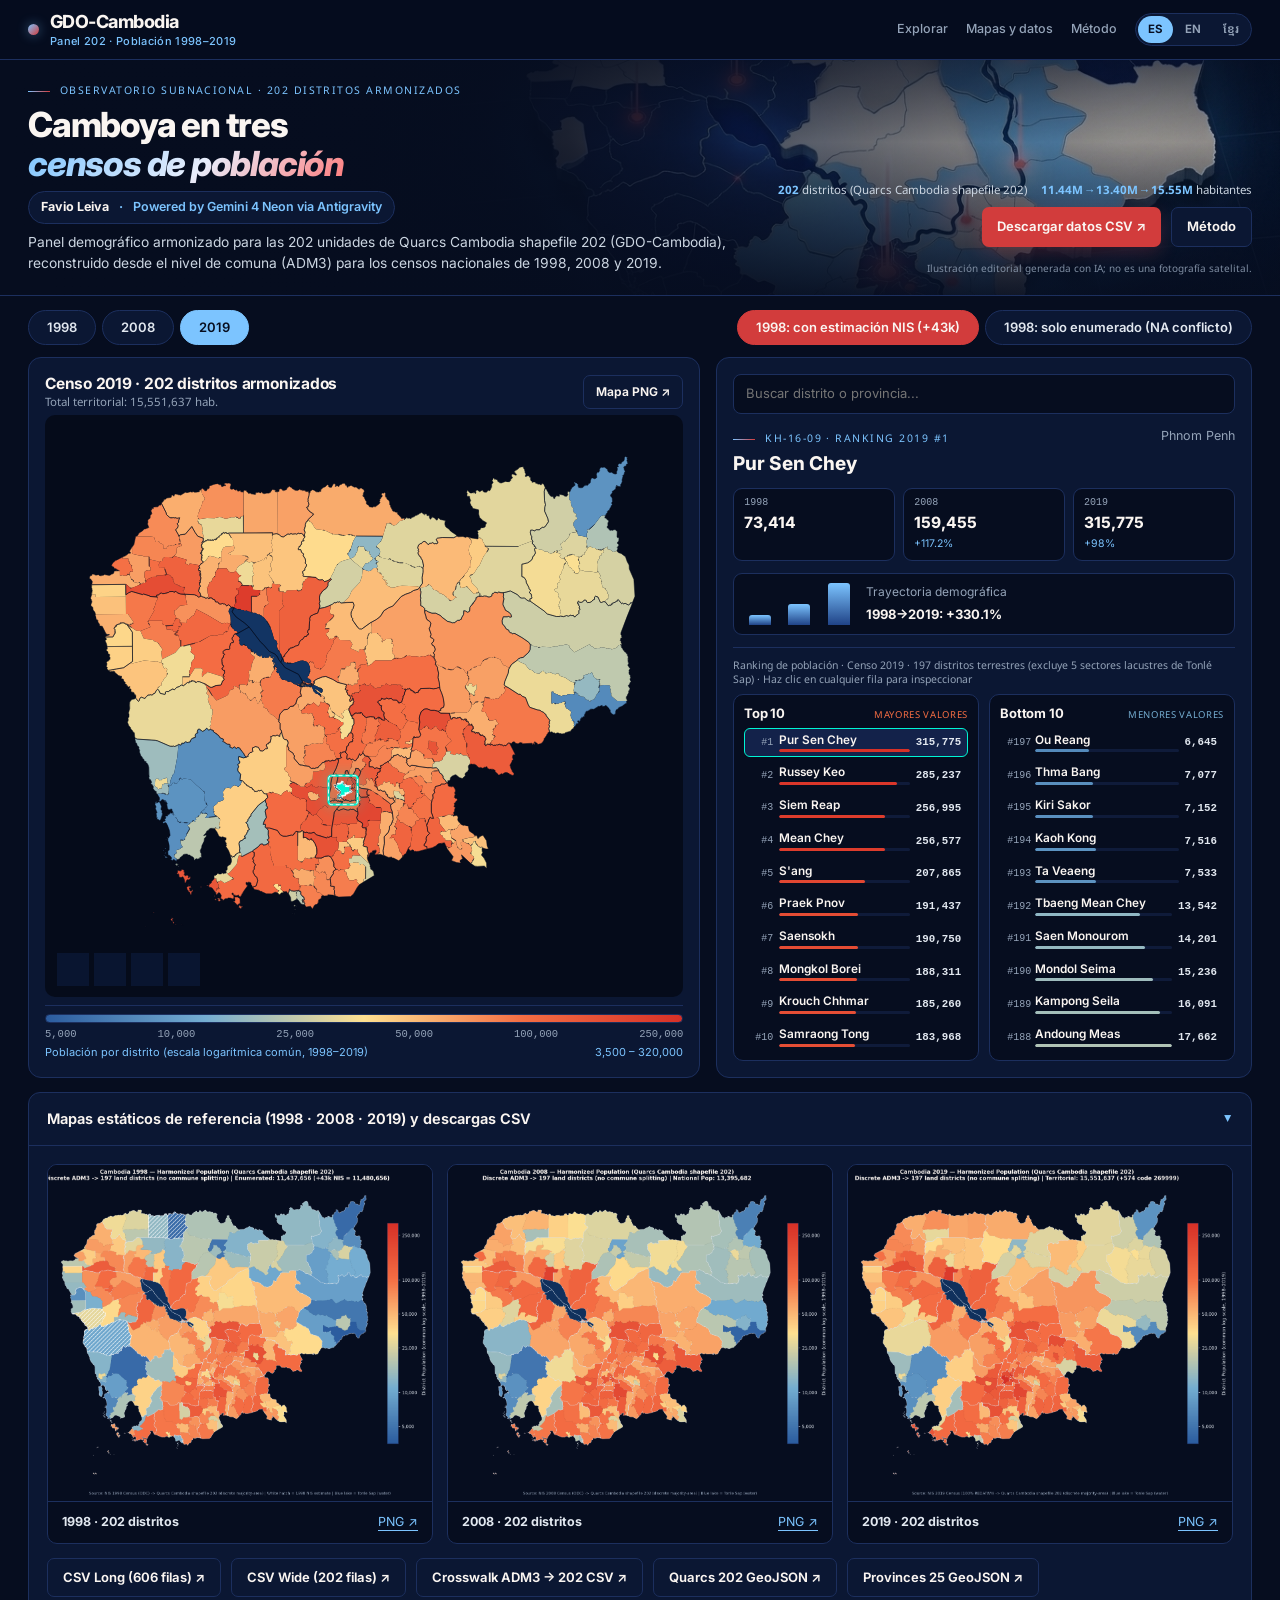
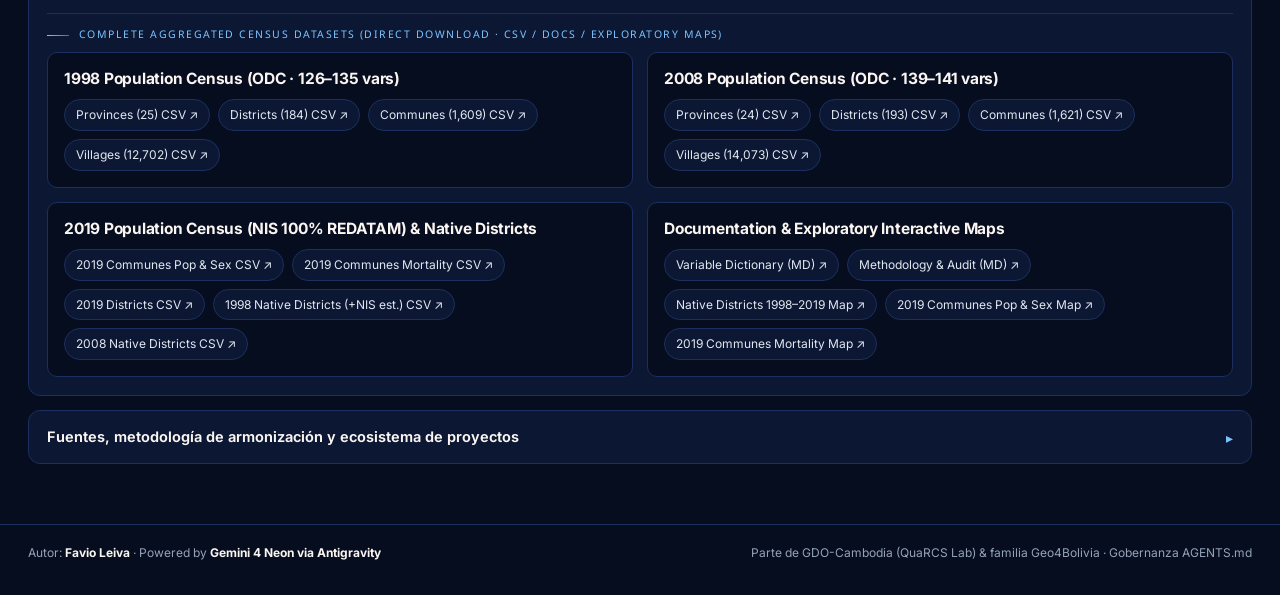
==== index.html @ d79b3c63 "v2: Discrete 1-to-1 majority-area commune harmonization (no commune splitting, exact integers, Tonle" ====
<!doctype html>
<html lang="es">
<head>
<meta charset="utf-8">
<meta name="viewport" content="width=device-width,initial-scale=1">
<meta name="author" content="Favio Leiva">
<meta name="theme-color" content="#060d1f">
<title>GDO-Cambodia · Panel 202 (1998–2019) · Favio Leiva</title>
<link rel="preconnect" href="https://fonts.googleapis.com">
<link rel="preconnect" href="https://fonts.gstatic.com" crossorigin>
<link href="https://fonts.googleapis.com/css2?family=Inter:wght@300;400;500;600;700;800&family=Noto+Sans+Khmer:wght@400;500;600;700&display=swap" rel="stylesheet">
<style>
:root{
  --paper:#060d1f;
  --card:#0b1733;
  --card2:#13224a;
  --line:#1c2f5e;
  --ink:#e2e8f0;
  --muted:#94a3b8;
  --sky:#7cc4ff;
  --red:#d23c3c;
  --red-hover:#b93232;
  --red-soft:#ff7a7a;
  --cream:#faf5f1;
}
*{box-sizing:border-box}
html{scroll-behavior:smooth;scroll-padding-top:86px;color-scheme:dark}
body{margin:0;background:var(--paper);color:var(--ink);font:15px/1.65 Inter,'Noto Sans Khmer',ui-sans-serif,system-ui,-apple-system,sans-serif;-webkit-font-smoothing:antialiased}
a{color:var(--sky);text-underline-offset:4px}
button,input{font:inherit}
button{cursor:pointer;color:inherit}
button:focus-visible,a:focus-visible,input:focus-visible{outline:2px solid var(--sky);outline-offset:3px;border-radius:4px}
.topbar{position:sticky;top:0;z-index:20;display:flex;align-items:center;justify-content:space-between;width:100%;max-width:1680px;margin:auto;padding:12px 28px;border-bottom:1px solid var(--line);background:#060d1fed;backdrop-filter:blur(10px);gap:14px}
.brand{display:flex;align-items:center;gap:11px;color:var(--sky);text-decoration:none}
.brand-dot{width:11px;height:11px;border-radius:50%;background:linear-gradient(135deg,var(--sky),var(--red));box-shadow:0 0 12px #7cc4ff70}
.brand>span{color:var(--cream);font-weight:750;font-size:18px;line-height:1.15;letter-spacing:-.03em}
.brand>span span{display:block;font-size:11px;font-weight:500;letter-spacing:.03em;color:var(--sky);margin-top:2px}
.navright{display:flex;align-items:center;gap:18px;flex-wrap:wrap}
.navright>a{position:relative;text-decoration:none;color:var(--muted);font-size:12.5px;font-weight:500}
.navright>a::after{content:'';position:absolute;bottom:-4px;left:0;width:0;height:2px;background:linear-gradient(90deg,var(--sky),var(--red));transition:width .25s ease}
.navright>a:hover{color:var(--cream)}
.navright>a:hover::after{width:100%}
.lang{display:flex;border:1px solid var(--line);background:var(--card);border-radius:30px;padding:2px;gap:2px}
.lang button{background:none;border:0;border-radius:25px;padding:4px 10px;font-size:11.5px;font-weight:650;color:var(--muted);transition:all .15s}
.lang button[aria-pressed=true]{background:var(--sky);color:var(--paper)}
.hero{position:relative;width:100%;max-width:1680px;margin:auto;padding:24px 28px 20px;border-bottom:1px solid var(--line);display:flex;align-items:flex-end;justify-content:space-between;gap:24px;flex-wrap:wrap;overflow:hidden;background:linear-gradient(90deg,#060d1f 0%,#060d1feb 42%,#060d1f85 75%,#060d1f45 100%),linear-gradient(180deg,#060d1f99 0%,transparent 35%,#060d1fe6 100%),url('assets/hero-cambodia.jpg') right center / cover no-repeat,#060d1f}
.hero-left{position:relative;z-index:2;flex:1 1 560px;min-width:0}
.hero-right{position:relative;z-index:2;display:flex;flex-direction:column;align-items:flex-end;gap:10px;flex:0 1 auto}
.hero-caption{font:10px ui-monospace,'Noto Sans Khmer',monospace;color:#94a3b8;margin:4px 0 0;opacity:.85}
.eyebrow{display:flex;align-items:center;gap:10px;font:10.5px/1.3 ui-monospace,SFMono-Regular,Consolas,'Noto Sans Khmer',monospace;letter-spacing:.14em;text-transform:uppercase;color:var(--sky)}
.eyebrow i{display:block;width:22px;height:1px;background:linear-gradient(90deg,var(--sky),var(--red))}
h1{font-size:clamp(26px,2.7vw,40px);font-weight:800;line-height:1.12;letter-spacing:-.035em;margin:8px 0 8px;color:var(--cream)}
html[lang="km"] h1{line-height:1.32;letter-spacing:0;font-size:clamp(24px,2.4vw,36px)}
h1 em,h2 em{font-style:italic;background:linear-gradient(135deg,#7cc4ff 0%,#e8eefc 55%,#ff7a7a 100%);-webkit-background-clip:text;-webkit-text-fill-color:transparent;background-clip:text}
html[lang="km"] h1 em,html[lang="km"] h2 em{font-style:normal}
.hero-author{display:inline-flex;align-items:center;gap:10px;flex-wrap:wrap;padding:5px 12px;border-radius:999px;background:var(--card);border:1px solid var(--line);font-size:12.5px;color:var(--ink);margin-bottom:8px}
.hero-author strong{color:var(--cream);font-weight:700}
.hero-author .sep{color:var(--sky);font-weight:700}
.hero-author .pow{color:var(--sky);font-weight:600}
.hero-lead{max-width:740px;font-size:13.8px;line-height:1.55;color:#cbd5e1;margin:0}
.hero-actions{display:flex;gap:10px;flex-wrap:wrap}
.button{display:inline-flex;gap:8px;align-items:center;padding:8px 15px;border-radius:7px;text-decoration:none;font-weight:650;font-size:13px;transition:transform .16s,background .16s}
.button:hover{transform:translateY(-1px)}
.primary{background:var(--red);color:var(--cream);box-shadow:0 6px 18px #d23c3c35}
.primary:hover{background:var(--red-hover)}
.secondary{background:var(--card);color:var(--cream);border:1px solid var(--line)}
.secondary:hover{border-color:var(--sky);color:var(--sky)}
.ribbon-inline{display:flex;flex-wrap:wrap;gap:14px;font:11.5px ui-monospace,'Noto Sans Khmer',monospace;color:#cbd5e1}
.ribbon-inline b{color:var(--sky);font-weight:700}
main{width:100%;max-width:1680px;margin:auto;padding:14px 28px 40px}
.controls{display:flex;align-items:center;justify-content:space-between;gap:12px;margin:0 0 12px;flex-wrap:wrap}
.years,.mode-toggle{display:flex;gap:6px;flex-wrap:wrap}
.years button,.mode-toggle button{border:1px solid var(--line);background:var(--card);border-radius:30px;padding:6px 18px;font-weight:600;font-size:13px;color:var(--ink);transition:all .15s}
.years button[aria-pressed=true]{background:var(--sky);border-color:var(--sky);color:var(--paper)}
.mode-toggle button[aria-pressed=true]{background:var(--red);border-color:var(--red);color:var(--cream)}
.explore-grid{display:grid;grid-template-columns:minmax(0,1.28fr) minmax(430px,1.02fr);gap:16px;align-items:stretch}
.panel-card{background:var(--card);border:1px solid var(--line);border-radius:13px;padding:16px;display:flex;flex-direction:column}
.map-header{display:flex;align-items:center;justify-content:space-between;gap:10px;margin-bottom:6px;flex-wrap:wrap}
h3{margin:0;font-size:15.5px;line-height:1.3;letter-spacing:-.015em;color:var(--cream)}
.map-meta{font:11.5px ui-monospace,'Noto Sans Khmer',monospace;color:var(--muted)}
.map-wrap{position:relative;width:100%;flex:1;display:flex;align-items:center;justify-content:center;overflow:hidden;border-radius:10px;background:#050b1a}
.map-wrap svg{width:100%;max-height:560px;height:auto;display:block;cursor:grab;user-select:none}
.map-wrap svg.dragging{cursor:grabbing}
.zoom-controls{position:absolute;left:12px;bottom:12px;z-index:10;display:flex;gap:5px}
.zoom-controls button{width:32px;height:32px;border-radius:8px;border:1px solid var(--line);background:#0b1733e6;color:var(--cream);font:700 15px/1 Inter,sans-serif;display:inline-flex;align-items:center;justify-content:center;backdrop-filter:blur(6px);transition:border-color .15s,background .15s}
.zoom-controls button:hover{border-color:var(--sky);background:var(--card2);color:var(--sky)}
/* Transparent borders between districts; high-contrast electric cyan fill on selected district */
.district{stroke:transparent;stroke-width:0;cursor:pointer;transition:fill .15s,opacity .12s}
.district:hover{stroke:#ffffff;stroke-width:1.25;vector-effect:non-scaling-stroke}
.district.active{fill:#00f5d4 !important;stroke:#ffffff;stroke-width:1.7;vector-effect:non-scaling-stroke}
.district.est-hatched{stroke:#ffffff;stroke-width:0.95;stroke-dasharray:3 2;vector-effect:non-scaling-stroke}
.province-border{fill:none;stroke:#060d1f;stroke-width:0.85;opacity:.55;pointer-events:none;vector-effect:non-scaling-stroke}
.focus-box{fill:none;stroke:#00f5d4;stroke-width:2.3;rx:3;ry:3;pointer-events:none;vector-effect:non-scaling-stroke;filter:drop-shadow(0 0 7px #00f5d4cc);transition:all .18s ease}
.focus-box-inner{fill:none;stroke:#ffffff;stroke-width:0.9;stroke-dasharray:4 3;rx:3;ry:3;pointer-events:none;vector-effect:non-scaling-stroke;transition:all .18s ease}
.legend-block{margin-top:8px;padding-top:8px;border-top:1px solid var(--line)}
.legend-grad{width:100%;height:9px;border-radius:5px;background:linear-gradient(90deg,#2b5c9f 0%,#74add1 25%,#fee090 50%,#f46d43 75%,#d73027 100%);border:1px solid var(--line)}
.legend-ticks{display:flex;justify-content:space-between;margin-top:5px;font:10.5px ui-monospace,monospace;color:var(--muted)}
.legend-caption{display:flex;justify-content:space-between;margin-top:3px;font-size:11px;color:var(--sky)}
.sidebar{gap:12px}
.search-wrap{position:relative}
.search-box{width:100%;padding:8px 12px;border-radius:8px;border:1px solid var(--line);background:var(--paper);color:var(--cream);font-size:13px}
.search-results{position:absolute;left:0;right:0;top:100%;z-index:30;max-height:180px;overflow-y:auto;border:1px solid var(--sky);border-radius:8px;margin-top:4px;background:var(--paper);box-shadow:0 12px 28px #000b;display:none}
.search-results button{display:flex;justify-content:space-between;width:100%;text-align:left;background:none;border:0;border-bottom:1px solid #1c2f5e80;padding:7px 10px;font-size:12.5px}
.search-results button:hover{background:var(--card2);color:var(--sky)}
.insp-head{display:flex;justify-content:space-between;align-items:baseline;gap:10px;flex-wrap:wrap}
.insp-title{font-size:19px;font-weight:750;color:var(--cream);margin:2px 0 0}
.insp-prov{color:var(--muted);font-size:12.5px}
.stat-grid{display:grid;grid-template-columns:repeat(3,1fr);gap:8px;margin:8px 0 0}
.stat-box{background:var(--paper);border:1px solid var(--line);border-radius:9px;padding:8px 10px}
.stat-box .lbl{font:10px ui-monospace,monospace;text-transform:uppercase;color:var(--muted)}
.stat-box .val{font-size:15.5px;font-weight:750;color:var(--cream);margin-top:2px}
.stat-box .sub{font-size:10.5px;color:var(--sky)}
.badge-est{display:inline-block;margin-top:5px;padding:3px 8px;border-radius:6px;background:#d23c3c22;border:1px solid #ff7a7a66;color:var(--red-soft);font-size:11px}
.traj-inline{display:flex;align-items:center;gap:12px;padding:8px 10px;background:var(--paper);border:1px solid var(--line);border-radius:9px}
.traj-bars{display:grid;grid-template-columns:repeat(3,1fr);gap:8px;align-items:end;height:42px;width:110px;flex:0 0 auto}
.traj-col{display:flex;flex-direction:column;align-items:center;height:100%;justify-content:flex-end}
.traj-bar{width:70%;border-radius:3px 3px 0 0;background:linear-gradient(180deg,var(--sky),#204387);min-height:3px;transition:height .22s}
.traj-meta{flex:1;min-width:0;font-size:12px;color:var(--muted);display:flex;flex-direction:column;gap:2px}
.traj-meta strong{color:var(--cream);font-size:13px}
/* Right-side Top 10 / Bottom 10 compact pair (BoliviaSatellites style) */
.ranking{flex:1;display:flex;flex-direction:column;border-top:1px solid var(--line);padding-top:10px;min-height:0}
.ranking .micro{margin:0 0 8px;font:10.5px ui-monospace,'Noto Sans Khmer',monospace;color:var(--muted)}
.ranking-pair{display:grid;grid-template-columns:repeat(2,minmax(0,1fr));gap:10px;flex:1}
.ranking-pair section{background:var(--paper);border:1px solid var(--line);border-radius:10px;padding:10px 10px 8px;display:flex;flex-direction:column}
.rank-head{display:flex;justify-content:space-between;align-items:baseline;gap:6px;margin-bottom:6px}
.ranking-pair h3{font-size:13px;color:var(--cream);margin:0}
.rank-direction{margin:0;font:9.5px ui-monospace,'Noto Sans Khmer',monospace;text-transform:uppercase;letter-spacing:.07em;color:#f46d43}
.ranking-pair section:last-child .rank-direction{color:#74add1}
.rank{list-style:none;margin:0;padding:0;display:flex;flex-direction:column;gap:3px}
.rank li{display:grid;grid-template-columns:22px minmax(0,1fr) auto;align-items:center;gap:6px;padding:4px 6px;border-radius:6px;cursor:pointer;border:1px solid transparent;transition:background .12s,border-color .12s}
.rank li:hover{background:var(--card2);border-color:var(--line)}
.rank li.active{background:var(--card2);border-color:#00f5d4}
.rank .rnum{font:10px ui-monospace,monospace;color:var(--muted);text-align:right}
.rank .rinfo{min-width:0}
.rank .rname{font-size:11.8px;font-weight:600;color:var(--cream);white-space:nowrap;overflow:hidden;text-overflow:ellipsis;line-height:1.25}
.rank .rbar-wrap{height:3px;background:#1c2f5e70;border-radius:2px;margin-top:2px;overflow:hidden}
.rank .rbar{height:100%;border-radius:2px;background:linear-gradient(90deg,#f46d43,#d73027)}
.ranking-pair section:last-child .rank .rbar{background:linear-gradient(90deg,#2b5c9f,#74add1)}
.rank .rval{font:10.8px ui-monospace,monospace;font-weight:650;color:var(--ink);white-space:nowrap}
/* Collapsible secondary sections (BoliviaSatellites style) */
details.drawer{margin-top:14px;background:var(--card);border:1px solid var(--line);border-radius:12px;overflow:hidden}
details.drawer>summary{list-style:none;cursor:pointer;padding:14px 18px;font-weight:650;font-size:14.5px;color:var(--cream);display:flex;align-items:center;justify-content:space-between;gap:12px}
details.drawer>summary::-webkit-details-marker{display:none}
details.drawer>summary::after{content:'▸';color:var(--sky);font-size:14px;transition:transform .2s}
details.drawer[open]>summary::after{transform:rotate(90deg)}
details.drawer[open]>summary{border-bottom:1px solid var(--line)}
.drawer-body{padding:18px}
.gallery{display:grid;grid-template-columns:repeat(3,1fr);gap:14px}
.ref-card{background:var(--paper);border:1px solid var(--line);border-radius:10px;overflow:hidden;display:flex;flex-direction:column}
.ref-card img{width:100%;height:auto;display:block;border-bottom:1px solid var(--line)}
.ref-card .cap{padding:10px 14px;display:flex;justify-content:space-between;align-items:center;font-size:12.5px}
.downloads-row{display:flex;gap:10px;flex-wrap:wrap;margin-top:14px}
.method-grid{display:grid;grid-template-columns:repeat(2,1fr);gap:14px}
.method-card{background:var(--paper);border:1px solid var(--line);border-radius:10px;padding:16px}
.method-card p,.method-card li{color:var(--muted);font-size:13.2px;margin-bottom:6px}
.method-card.wide{grid-column:1 / -1}
.proj-links{display:flex;flex-wrap:wrap;gap:8px;margin-top:10px}
.proj-pill{display:inline-flex;align-items:center;gap:5px;padding:5px 11px;border-radius:20px;background:var(--card);border:1px solid var(--line);font-size:12px;text-decoration:none;color:var(--ink);transition:border-color .15s,color .15s}
.proj-pill:hover{border-color:var(--sky);color:var(--sky)}
footer{width:100%;max-width:1680px;margin:20px auto 0;padding:18px 28px 32px;border-top:1px solid var(--line);color:var(--muted);font-size:12px;display:flex;justify-content:space-between;align-items:center;flex-wrap:wrap;gap:12px}
.foot-credits strong{color:var(--cream)}
.tooltip{position:fixed;pointer-events:none;z-index:50;background:#060d1ff5;border:1px solid var(--sky);border-radius:8px;padding:8px 11px;font-size:12.5px;color:var(--cream);box-shadow:0 8px 24px #000a;display:none;max-width:250px}
@media(max-width:1100px){.explore-grid{grid-template-columns:1fr}.ranking-pair{grid-template-columns:repeat(2,1fr)}}
@media(max-width:760px){.ranking-pair,.gallery,.method-grid{grid-template-columns:1fr}.topbar,.hero,main,footer{padding-inline:16px}}
</style>
</head>
<body>
<nav class="topbar">
  <a class="brand" href="#">
    <span class="brand-dot"></span>
    <span>GDO-Cambodia<span data-i18n="brandSub">Panel 202 · Población 1998–2019</span></span>
  </a>
  <div class="navright">
    <a href="#explore" data-i18n="navExplore">Explorar</a>
    <a href="#references" data-i18n="navRefs">Mapas y datos</a>
    <a href="#method" data-i18n="navMethod">Método</a>
    <div class="lang" role="group" aria-label="Language">
      <button data-lang="es" aria-pressed="true" lang="es">ES</button>
      <button data-lang="en" aria-pressed="false" lang="en">EN</button>
      <button data-lang="km" aria-pressed="false" lang="km">ខ្មែរ</button>
    </div>
  </div>
</nav>

<header class="hero">
  <div class="hero-left">
    <div class="eyebrow"><i></i><span data-i18n="eyebrow">Observatorio Subnacional · 202 distritos armonizados</span></div>
    <h1 data-i18n="heroTitle">Camboya en tres<br><em>censos de población</em></h1>
    <div class="hero-author" data-i18n="heroAuthor"><strong>Favio Leiva</strong><span class="sep">·</span><span class="pow">Powered by Gemini 4 Neon via Antigravity</span></div>
    <p class="hero-lead" data-i18n="heroLead">Panel demográfico armonizado para las 202 unidades de Quarcs Cambodia shapefile 202 (GDO-Cambodia), reconstruido desde el nivel de comuna (ADM3) para los censos nacionales de 1998, 2008 y 2019.</p>
  </div>
  <div class="hero-right">
    <div class="ribbon-inline">
      <span><b>202</b> <span data-i18n="ribUnits">distritos (Quarcs Cambodia shapefile 202)</span></span>
      <span><b>11.44M → 13.40M → 15.55M</b> <span data-i18n="ribPop">hab.</span></span>
    </div>
    <div class="hero-actions">
      <a class="button primary" href="data/harmonized_panel202/population_panel_1998_2019_long.csv" download data-i18n="ctaDownload">Descargar datos CSV ↗</a>
      <a class="button secondary" href="#method" data-i18n="navMethod">Método</a>
    </div>
    <p class="hero-caption" data-i18n="heroCaption">Ilustración editorial generada con IA; no es una fotografía satelital.</p>
  </div>
</header>

<main>
  <section id="explore">
    <div class="controls">
      <div class="years" role="group" aria-label="Census year">
        <button data-year="1998" aria-pressed="false">1998</button>
        <button data-year="2008" aria-pressed="false">2008</button>
        <button data-year="2019" aria-pressed="true">2019</button>
      </div>
      <div class="mode-toggle" role="group" aria-label="1998 conflict areas mode">
        <button id="btnNisAdj" aria-pressed="true" data-i18n="modeAdj">1998: con estimación NIS (+43k)</button>
        <button id="btnNisEnum" aria-pressed="false" data-i18n="modeEnum">1998: solo enumerado (NA conflicto)</button>
      </div>
    </div>

    <div class="explore-grid">
      <div class="panel-card">
        <div class="map-header">
          <div>
            <h3 id="mapTitle">Censo 2019 · 202 distritos armonizados</h3>
            <div class="map-meta" id="mapMeta">Total territorial: 15,551,637 hab.</div>
          </div>
          <a id="downloadMap" class="button secondary" style="padding:6px 12px;font-size:12px" href="population_2019.png" download data-i18n="dlPng">Mapa PNG ↗</a>
        </div>
        <div class="map-wrap">
          <div class="zoom-controls" role="group" aria-label="Map zoom controls">
            <button id="zoomIn" title="Zoom in (+)">+</button>
            <button id="zoomOut" title="Zoom out (-)">−</button>
            <button id="zoomFocus" title="Zoom to selected district">◎</button>
            <button id="zoomReset" title="Reset view">⌂</button>
          </div>
          <svg id="mapSvg" viewBox="0 0 640 560" role="img" aria-label="Cambodia 202 districts choropleth">
            <g id="mapViewport">
              <g id="districtsLayer"><path class="district" data-id="KH-01-01" d="M75.16,149.18L78.37,148.29L78.86,149.10L81.02,149.11L82.39,148.54L82.78,147.72L83.57,147.69L84.37,148.89L84.65,148.67L85.19,149.06L86.40,152.60L88.65,153.90L88.65,154.82L90.63,156.06L91.39,155.89L92.67,156.61L93.69,155.69L94.34,155.70L95.79,157.08L94.98,158.15L89.82,160.45L86.03,161.64L81.89,157.81L46.95,158.15L47.47,154.90L45.75,152.48L44.45,151.65L45.10,149.30L47.08,148.74L46.98,148.07L47.84,147.37L48.51,147.67L48.76,147.39L50.99,148.56L53.46,148.07L55.30,149.29L55.86,148.85L55.93,149.19L58.50,148.50L58.71,148.75L59.57,147.94L64.40,148.79L65.81,148.34L66.26,147.62L68.12,147.24L68.87,146.53L69.28,144.69L71.47,144.13L73.08,144.46L73.33,144.13L74.68,144.10L75.10,144.67L75.16,149.18Z" fill-rule="evenodd" tabindex="0" role="button" aria-label="Malai"/><path class="district" data-id="KH-01-02" d="M128.58,164.94L124.92,165.03L124.84,165.50L123.89,165.92L123.41,165.49L122.81,166.34L121.49,166.31L119.45,167.04L117.68,167.11L117.05,166.41L115.35,166.89L114.49,168.00L113.69,168.15L113.51,168.76L112.13,168.38L111.65,170.32L105.28,169.92L105.16,169.43L98.83,167.50L97.72,168.04L86.95,164.90L83.83,166.28L81.03,168.29L80.93,157.80L81.89,157.81L85.48,161.31L86.22,161.61L94.98,158.15L95.65,157.27L97.85,157.11L97.97,156.15L98.80,156.07L99.27,156.55L100.46,156.37L100.38,155.66L101.24,155.11L101.29,154.11L103.39,152.11L104.30,152.07L107.21,150.39L111.88,150.04L111.68,148.82L120.94,148.32L121.89,147.73L122.08,148.26L122.59,147.82L122.85,148.28L123.17,147.94L123.68,148.40L123.86,147.82L124.63,148.24L124.51,148.65L125.05,148.32L125.32,148.80L125.63,148.31L125.61,149.17L126.56,149.82L126.19,150.23L126.91,150.14L127.06,151.18L127.78,150.77L128.38,151.12L127.76,151.63L128.74,151.70L128.21,152.41L128.80,152.54L128.57,153.17L128.03,152.86L127.96,153.16L128.70,153.55L128.44,154.27L128.96,154.31L129.07,154.74L128.55,155.13L129.31,155.28L128.78,155.75L129.39,155.70L129.30,156.28L129.75,156.10L129.67,157.02L130.13,156.67L130.39,157.38L130.93,157.25L130.95,157.73L131.83,157.71L132.18,158.28L133.01,158.02L132.94,158.65L133.48,158.53L133.65,159.26L134.23,159.05L134.22,158.62L134.51,159.13L134.81,158.62L135.14,158.90L134.69,159.70L135.37,159.77L135.54,159.23L135.76,160.09L136.05,159.35L136.15,160.16L137.06,160.08L136.63,160.71L137.52,160.09L137.58,160.66L138.00,160.40L138.14,160.77L138.61,160.14L138.84,160.73L139.53,160.32L139.16,160.97L140.20,161.12L139.83,161.99L140.35,162.73L139.25,162.68L139.25,163.61L138.82,163.35L139.42,164.40L138.81,164.10L137.93,164.31L138.53,165.02L138.56,165.76L139.18,164.87L139.44,165.87L140.04,165.87L139.14,166.56L140.61,166.53L139.56,167.13L140.08,167.50L139.57,167.54L139.81,167.87L136.13,167.55L133.74,166.85L131.50,165.04L130.46,164.94L129.33,165.91L128.58,164.94Z" fill-rule="evenodd" tabindex="0" role="button" aria-label="Mongkol Borei"/><path class="district" data-id="KH-01-03" d="M95.65,157.27L94.34,155.70L93.69,155.69L92.67,156.61L91.39,155.89L90.63,156.06L88.65,154.82L88.68,153.95L87.71,153.09L86.40,152.60L85.19,149.06L84.65,148.67L84.37,148.89L84.20,148.33L84.70,147.31L84.48,146.21L85.37,145.24L87.93,145.07L88.26,143.05L87.09,141.92L86.97,139.08L85.00,137.22L84.66,134.83L83.60,134.83L83.55,131.97L77.80,132.02L77.81,130.42L81.12,128.95L83.91,126.63L85.61,126.65L85.66,125.47L84.69,124.57L86.60,121.37L87.29,121.40L87.33,127.18L94.42,128.77L97.17,128.96L99.75,130.14L104.35,130.15L104.49,139.71L105.94,141.18L105.84,143.24L105.30,144.34L104.95,143.92L103.79,144.23L101.89,143.73L99.93,145.24L99.80,150.98L100.69,151.90L100.61,153.87L101.24,155.11L100.38,155.66L100.46,156.37L99.27,156.55L98.80,156.07L97.97,156.15L97.85,157.11L95.65,157.27Z" fill-rule="evenodd" tabindex="0" role="button" aria-label="Ou Chrov"/><path class="district" data-id="KH-01-04" d="M84.15,148.42L83.03,147.59L82.39,148.54L81.02,149.11L78.86,149.10L78.37,148.29L75.16,149.18L75.10,144.67L74.68,144.10L72.63,143.27L71.95,142.57L71.40,142.64L71.19,142.17L70.95,142.41L70.58,141.87L69.42,141.89L68.89,140.47L67.58,139.85L66.59,138.81L68.12,136.14L71.03,133.72L71.75,133.72L77.81,130.42L77.80,132.02L83.55,131.97L83.60,134.83L84.66,134.83L84.93,137.06L86.80,138.73L87.09,141.92L88.26,143.05L87.93,145.07L85.60,145.11L84.48,146.21L84.70,147.31L84.15,148.42Z" fill-rule="evenodd" tabindex="0" role="button" aria-label="Paoy Paet"/><path class="district" data-id="KH-01-05" d="M145.15,136.75L144.26,138.59L140.51,136.53L142.17,133.09L129.62,129.30L131.86,126.35L132.22,121.17L137.33,118.66L137.04,117.62L136.10,117.05L135.60,115.62L134.43,108.99L135.92,107.97L140.64,107.45L145.24,102.59L147.22,99.83L150.63,105.95L153.23,109.53L158.32,111.30L158.88,112.07L158.26,112.17L159.04,113.42L158.49,113.71L158.57,114.28L158.18,114.21L158.22,115.62L157.71,115.33L157.20,115.75L157.87,116.82L157.43,116.87L157.50,117.79L156.88,117.72L156.89,118.24L157.31,118.30L157.01,119.06L156.50,119.24L157.31,119.29L157.34,120.06L156.83,120.28L157.19,120.30L157.28,121.27L158.04,121.27L157.79,122.02L158.96,122.06L158.74,122.64L157.65,122.99L157.67,123.58L158.19,123.42L158.17,123.71L156.80,124.12L157.17,124.66L157.33,124.08L157.55,124.27L156.93,124.96L157.18,126.21L156.67,126.02L157.00,126.62L156.28,126.07L156.15,126.62L155.87,126.11L155.64,126.35L156.09,127.07L156.55,126.91L157.11,127.35L157.26,128.58L156.99,128.63L157.91,128.74L156.71,129.77L157.12,129.70L157.15,130.09L156.57,130.63L157.76,130.59L156.85,131.17L157.58,131.85L156.75,132.02L157.05,132.70L156.80,133.41L157.66,133.89L157.93,134.93L158.74,135.37L157.90,136.49L155.94,137.43L156.07,137.95L155.29,138.29L155.30,138.74L145.15,136.75Z" fill-rule="evenodd" tabindex="0" role="button" aria-label="Phnum Srok"/><path class="district" data-id="KH-01-06" d="M156.22,149.15L155.64,150.28L156.25,150.39L156.51,151.05L156.11,151.39L156.50,152.43L155.89,152.61L156.15,153.48L155.70,153.66L156.07,154.17L155.45,153.77L155.19,154.11L155.77,154.97L155.51,155.35L156.04,155.57L155.43,155.64L155.52,156.30L154.86,155.81L155.08,156.71L154.72,156.99L155.05,157.32L154.75,157.72L155.03,157.90L154.55,158.16L156.12,159.52L154.94,160.61L154.73,162.43L153.97,163.64L154.02,164.85L154.70,165.26L155.93,167.63L156.15,169.94L154.11,170.66L152.11,169.11L149.69,168.16L144.59,168.14L142.21,167.60L139.81,167.87L139.57,167.54L140.08,167.50L139.56,167.13L140.61,166.53L139.14,166.56L140.04,165.87L139.44,165.87L139.18,164.87L138.56,165.76L138.53,165.02L137.93,164.31L138.81,164.10L139.42,164.40L138.82,163.35L139.25,163.61L139.25,162.68L140.35,162.73L139.83,161.99L140.17,161.06L139.16,160.97L139.53,160.32L138.84,160.73L138.61,160.14L138.14,160.77L138.00,160.40L137.58,160.66L137.52,160.09L136.63,160.71L137.06,160.08L136.15,160.16L136.05,159.35L135.76,160.09L135.54,159.23L135.37,159.77L134.69,159.70L135.14,158.90L134.81,158.62L134.51,159.13L134.22,158.62L134.23,159.05L133.65,159.26L133.48,158.53L132.94,158.65L133.01,158.02L132.18,158.28L131.83,157.71L130.95,157.73L130.93,157.25L130.39,157.38L130.13,156.67L129.67,157.02L129.75,156.10L129.30,156.28L129.39,155.70L128.78,155.75L129.31,155.28L128.55,155.13L129.07,154.74L128.96,154.31L128.44,154.27L128.70,153.55L127.96,153.16L128.03,152.86L128.57,153.17L128.80,152.54L128.21,152.41L128.74,151.70L127.76,151.63L128.28,151.40L128.38,151.12L127.78,150.77L127.06,151.18L126.91,150.14L126.19,150.23L126.56,149.82L125.61,149.17L125.63,148.31L125.32,148.80L125.05,148.32L124.51,148.65L124.63,148.24L123.86,147.82L123.68,148.40L123.17,147.94L122.85,148.28L122.59,147.82L122.02,148.22L120.08,142.21L120.19,141.26L114.46,141.45L114.02,137.81L114.80,136.01L116.18,134.38L117.95,134.30L117.95,132.06L119.46,130.73L122.00,130.13L127.54,130.85L129.62,129.30L142.17,133.09L140.51,136.53L144.26,138.59L145.15,136.75L155.30,138.74L154.67,139.16L154.83,139.62L154.25,140.29L155.01,140.61L155.55,141.45L154.37,141.51L154.29,142.46L153.52,142.75L154.48,143.53L154.09,144.14L154.69,144.13L154.81,143.62L155.48,143.75L155.25,144.49L156.17,145.07L155.96,145.67L155.00,146.08L155.98,146.77L155.45,146.83L155.59,147.48L156.45,147.20L156.01,148.10L154.91,148.26L155.55,148.58L155.48,149.36L156.22,149.15Z" fill-rule="evenodd" tabindex="0" role="button" aria-label="Preah Netr Preah"/><path class="district" data-id="KH-01-07" d="M121.39,148.24L111.68,148.82L111.88,150.04L107.21,150.39L104.30,152.07L103.39,152.11L101.09,154.62L100.61,153.87L100.69,151.90L99.80,150.98L99.93,145.24L101.89,143.73L103.79,144.23L104.95,143.92L105.30,144.34L105.84,143.24L105.94,141.18L104.49,139.71L104.43,132.52L112.91,134.55L116.18,134.38L114.80,136.01L114.02,137.81L114.46,141.45L120.19,141.26L120.08,142.21L121.89,147.73L121.39,148.24Z" fill-rule="evenodd" tabindex="0" role="button" aria-label="Serei Saophoan"/><path class="district" data-id="KH-01-08" d="M120.88,130.26L119.46,130.73L117.95,132.06L117.95,134.30L112.91,134.55L104.43,132.52L104.35,130.15L99.75,130.14L97.17,128.96L94.42,128.77L87.33,127.18L87.29,121.40L86.60,121.37L89.15,117.89L90.86,109.80L105.64,109.82L108.83,110.23L109.68,111.10L110.35,113.87L111.39,115.29L112.92,115.43L113.75,114.87L114.54,115.09L115.32,116.32L118.45,117.80L118.65,121.33L118.80,121.83L119.47,122.08L120.05,121.25L121.51,121.83L122.08,121.48L122.45,119.49L123.55,119.88L123.85,118.70L125.09,119.43L126.35,118.41L127.15,119.08L128.49,119.21L130.23,117.99L132.51,117.42L135.91,117.09L137.04,117.62L137.33,118.66L136.80,119.17L134.49,119.77L132.22,121.17L131.86,126.35L129.19,129.72L127.54,130.85L120.88,130.26Z" fill-rule="evenodd" tabindex="0" role="button" aria-label="Svay Chek"/><path class="district" data-id="KH-01-09" d="M133.77,108.00L136.20,117.16L130.53,117.89L128.49,119.21L127.15,119.08L126.35,118.41L125.09,119.43L123.85,118.70L123.55,119.88L122.45,119.49L122.08,121.48L121.51,121.83L120.05,121.25L119.47,122.08L118.80,121.83L118.65,121.33L118.45,117.80L115.32,116.32L114.54,115.09L113.75,114.87L112.92,115.43L111.39,115.29L110.35,113.87L109.68,111.10L108.83,110.23L105.64,109.82L90.86,109.80L92.94,108.72L94.24,106.35L97.70,104.17L99.51,102.23L100.89,102.28L101.47,101.58L102.35,101.90L103.11,101.04L104.13,100.86L102.74,97.20L103.22,95.56L103.04,93.86L103.77,92.57L105.36,91.47L105.55,88.70L107.14,86.98L106.83,85.21L106.06,83.95L107.18,82.98L106.95,82.07L107.59,81.67L108.77,81.86L108.31,80.87L109.43,80.22L113.23,80.01L114.68,78.25L115.59,78.50L116.61,77.55L116.60,76.20L121.50,86.11L121.81,87.80L124.70,90.43L126.20,91.13L127.01,90.82L127.99,91.22L128.91,90.86L129.58,91.29L130.28,90.81L132.46,91.52L135.07,91.06L133.99,93.82L133.93,95.60L132.51,97.09L133.52,98.56L133.30,100.13L132.59,101.58L130.91,103.00L133.77,108.00Z" fill-rule="evenodd" tabindex="0" role="button" aria-label="Thma Puok"/><path class="district" data-id="KH-02-01" d="M142.83,192.65L142.30,193.57L142.07,196.52L136.97,196.18L135.43,195.72L135.17,194.94L135.64,193.81L136.14,193.67L135.62,193.51L135.05,194.14L134.48,192.41L131.43,191.76L131.46,190.28L129.63,187.30L129.71,184.04L131.10,183.53L135.27,179.31L142.66,178.13L141.16,172.17L141.46,171.45L140.66,170.46L140.74,170.15L141.16,170.53L141.73,170.27L140.58,169.76L140.82,168.17L139.81,167.87L142.21,167.60L144.59,168.14L149.69,168.16L152.11,169.11L154.11,170.66L156.01,170.04L156.45,169.47L158.53,170.67L158.97,170.36L159.38,170.93L159.84,170.73L159.60,171.07L160.58,171.06L160.77,171.70L161.27,171.89L162.61,171.07L164.35,172.12L165.53,171.23L167.42,171.48L167.88,172.50L170.56,173.52L170.35,174.04L170.79,174.24L171.16,175.55L173.22,175.43L174.60,177.45L175.85,177.33L176.28,177.65L177.91,176.97L179.27,177.61L180.17,177.48L182.38,179.50L183.82,178.21L186.30,180.14L186.27,181.24L185.11,182.10L184.35,183.73L184.09,185.62L184.80,186.14L185.98,190.16L186.28,196.40L183.50,196.78L182.80,196.31L180.77,196.78L179.63,196.33L177.71,197.24L163.43,188.68L151.92,182.79L149.28,188.80L147.50,189.52L144.54,192.50L142.83,192.65Z" fill-rule="evenodd" tabindex="0" role="button" aria-label="Aek Phnum"/><path class="district" data-id="KH-02-02" d="M136.13,213.73L136.12,219.94L130.58,226.34L117.49,232.95L116.39,225.61L117.87,223.22L113.56,216.59L112.92,216.01L108.87,214.67L109.06,213.90L99.00,212.19L95.66,204.52L105.78,200.51L103.63,196.45L103.33,195.19L103.63,194.29L117.67,194.33L117.26,195.29L117.64,197.54L119.46,198.49L120.68,198.52L120.93,199.41L121.70,199.36L122.03,203.17L126.34,202.93L126.77,203.79L127.95,202.98L128.51,205.44L129.75,204.86L133.01,204.95L132.63,205.85L132.26,205.53L131.33,205.88L131.13,207.30L130.64,207.46L130.64,206.94L130.11,206.60L130.28,207.19L129.64,207.72L130.57,207.95L130.96,208.64L133.83,208.79L134.90,214.07L136.13,213.73Z" fill-rule="evenodd" tabindex="0" role="button" aria-label="Banan"/><path class="district" data-id="KH-02-03" d="M133.01,204.95L129.75,204.86L128.51,205.44L127.95,202.98L126.77,203.79L126.34,202.93L122.03,203.17L121.71,200.11L121.84,199.33L128.42,198.85L128.23,196.99L129.10,197.11L129.68,193.71L130.57,193.81L130.86,192.08L131.43,191.76L134.48,192.41L135.05,194.14L135.62,193.51L136.14,193.67L135.64,193.81L135.17,194.94L135.27,196.09L135.57,196.67L137.03,197.24L136.63,198.13L137.13,198.38L136.62,198.77L136.62,199.90L135.48,200.11L135.57,200.73L134.19,200.20L134.37,201.48L133.54,201.99L133.61,202.63L133.24,202.92L134.10,204.47L133.34,204.01L132.63,204.55L133.01,204.95Z" fill-rule="evenodd" tabindex="0" role="button" aria-label="Battambang"/><path class="district" data-id="KH-02-04" d="M103.40,194.76L103.69,196.64L105.78,200.51L95.66,204.52L91.60,204.42L82.94,198.46L83.47,198.10L83.55,198.75L84.46,198.15L85.84,198.61L86.04,198.15L85.51,197.99L85.59,197.46L86.84,197.97L87.36,197.14L86.71,197.40L87.06,196.50L87.75,196.58L88.24,197.18L88.20,196.10L88.44,195.63L88.91,195.69L83.16,187.44L81.20,187.45L81.03,168.29L83.83,166.28L86.95,164.90L97.72,168.04L98.83,167.50L105.16,169.43L105.28,169.92L113.14,170.70L113.12,171.75L112.56,171.71L112.52,173.39L111.57,174.60L110.06,180.11L109.29,180.34L109.81,181.29L108.81,181.86L108.80,182.80L109.72,183.75L103.40,194.76Z" fill-rule="evenodd" tabindex="0" role="button" aria-label="Bavel"/><path class="district" data-id="KH-02-05" d="M50.60,187.74L83.16,187.44L88.91,195.69L88.44,195.63L88.20,196.10L87.98,196.73L88.29,197.14L87.06,196.50L86.71,197.40L87.36,197.14L86.84,197.97L85.69,197.40L85.49,197.94L86.02,198.05L85.84,198.61L84.46,198.15L83.55,198.75L83.54,198.10L82.80,198.39L82.91,197.65L82.53,197.22L81.79,197.81L81.24,197.43L80.96,197.87L80.27,196.78L79.03,196.75L78.68,196.28L77.52,196.53L77.17,196.19L76.56,196.76L76.45,196.36L75.47,196.45L75.62,197.30L74.20,197.85L73.40,197.69L73.08,198.26L72.46,197.83L72.22,198.53L71.64,198.55L72.03,199.30L70.50,199.46L70.50,199.91L71.12,199.63L71.22,199.96L70.53,200.71L69.75,200.71L69.66,201.60L69.18,201.86L69.30,202.47L69.64,202.06L69.82,203.06L70.33,203.38L70.09,204.40L70.47,204.62L69.92,205.21L70.59,205.46L69.99,205.97L70.57,206.07L70.07,206.41L70.40,206.99L69.92,206.96L69.55,208.31L69.02,208.57L68.08,210.59L60.22,210.58L62.47,208.99L63.28,209.43L63.28,208.94L64.74,208.28L64.23,207.94L62.17,207.97L61.05,207.13L57.44,199.84L55.38,199.48L54.78,198.92L54.68,197.73L53.01,195.52L53.13,194.01L51.90,193.16L51.19,191.97L51.13,190.46L50.42,188.93L50.60,187.74Z" fill-rule="evenodd" tabindex="0" role="button" aria-label="Kamrieng"/><path class="district" data-id="KH-02-06" d="M137.97,259.02L136.60,258.73L134.63,260.31L132.18,260.97L129.87,263.45L127.49,262.62L127.31,263.18L124.26,264.70L123.97,265.35L121.78,265.24L120.74,265.76L120.69,267.81L120.23,268.17L115.48,267.07L114.16,264.02L112.96,263.02L113.91,260.59L116.91,258.92L116.63,258.48L117.34,255.14L118.08,254.91L119.71,251.92L121.45,250.55L122.73,247.14L121.77,244.75L122.64,243.55L122.46,243.03L121.14,241.43L119.47,242.18L117.87,238.64L118.30,237.90L118.06,237.14L117.25,236.81L116.87,236.03L116.95,233.84L117.49,232.95L130.58,226.34L136.12,219.94L138.78,219.72L144.88,218.20L147.17,221.56L146.00,225.60L150.10,229.00L149.77,231.87L149.26,233.01L147.42,234.85L146.68,236.63L146.36,240.99L145.67,241.47L145.42,243.38L144.79,244.50L144.66,246.02L145.12,247.25L144.81,250.40L137.90,250.47L137.97,259.02Z" fill-rule="evenodd" tabindex="0" role="button" aria-label="Koas Krala"/><path class="district" data-id="KH-02-07" d="M144.82,250.50L145.12,247.25L144.66,246.02L144.79,244.50L145.42,243.38L145.67,241.47L146.36,240.99L146.68,236.63L147.42,234.85L149.26,233.01L149.77,231.87L150.10,229.00L146.00,225.60L147.17,221.56L144.88,218.20L155.77,214.99L165.72,209.30L169.98,208.78L172.48,209.00L174.11,208.29L176.02,208.29L176.75,208.67L177.76,207.78L178.87,207.82L180.08,205.60L180.71,205.80L181.32,204.98L182.18,205.42L182.57,205.04L183.38,205.21L184.00,200.66L184.79,200.12L186.21,197.77L186.48,199.39L187.29,200.79L188.83,202.71L188.67,202.19L189.79,203.14L189.24,203.23L190.39,204.40L191.99,204.67L193.11,205.88L192.77,206.92L189.86,207.71L189.67,208.61L188.91,209.15L188.87,210.13L187.52,211.37L187.61,213.16L187.96,213.81L188.77,214.09L188.99,215.71L188.73,216.15L186.87,216.34L185.71,217.56L185.97,217.85L185.58,218.60L185.91,218.72L185.16,219.51L185.46,219.99L185.20,222.34L184.61,223.10L182.41,222.95L179.78,223.82L178.69,224.96L178.56,227.25L179.85,227.52L180.07,228.15L179.05,229.23L178.81,231.07L178.07,231.39L177.28,233.26L177.69,234.62L177.32,235.18L177.82,236.40L177.67,238.08L178.47,238.59L178.39,239.34L178.88,239.27L179.06,240.10L177.24,242.68L179.21,244.14L179.58,243.76L180.02,244.10L180.03,246.00L180.46,246.50L179.01,247.81L178.86,248.94L179.47,250.36L179.16,250.60L162.98,245.71L161.00,247.73L159.21,248.25L158.79,249.48L157.41,250.69L157.29,247.07L158.48,243.34L156.53,241.84L150.24,241.98L144.82,250.50Z" fill-rule="evenodd" tabindex="0" role="button" aria-label="Moung Ruessei"/><path class="district" data-id="KH-02-08" d="M81.20,187.45L50.60,187.74L49.92,185.55L48.25,183.48L47.89,180.72L46.06,179.18L46.12,177.68L47.12,175.34L46.17,172.98L46.35,172.52L45.62,171.82L46.83,168.16L46.62,167.68L50.52,167.67L50.53,170.56L81.05,170.24L81.20,187.45Z" fill-rule="evenodd" tabindex="0" role="button" aria-label="Phnum Proek"/><path class="district" data-id="KH-02-09" d="M116.39,225.61L117.49,232.95L116.95,233.84L116.87,236.03L117.25,236.81L111.97,234.87L110.88,234.77L109.93,235.26L99.41,234.05L88.31,236.95L85.55,236.75L87.79,235.07L87.60,205.72L81.87,197.77L82.64,197.28L82.86,198.46L91.60,204.42L95.66,204.52L99.00,212.19L109.06,213.90L108.87,214.67L112.92,216.01L117.87,223.22L116.39,225.61Z" fill-rule="evenodd" tabindex="0" role="button" aria-label="Rotonak Mondol"/><path class="district" data-id="KH-02-10" d="M179.00,250.66L178.67,251.69L179.28,251.89L179.77,253.24L178.79,253.92L178.64,254.71L177.59,255.03L177.79,255.49L177.36,256.86L176.75,257.22L176.90,257.90L176.44,258.74L171.48,259.25L168.98,260.05L167.33,261.10L165.60,260.87L163.56,259.93L160.71,257.73L158.86,257.31L154.96,255.43L152.92,255.28L151.90,256.12L150.70,256.08L150.56,255.11L146.99,254.31L146.90,254.87L147.28,255.21L146.55,255.33L146.34,255.01L145.76,255.48L145.59,254.99L145.09,254.95L144.65,255.26L144.55,256.65L142.77,256.23L142.37,256.95L141.56,256.99L141.11,257.83L139.68,258.47L139.01,259.41L137.97,259.02L137.90,250.47L144.82,250.50L150.24,241.98L156.53,241.84L158.48,243.34L157.29,247.07L157.41,250.69L158.79,249.48L159.21,248.25L161.00,247.73L162.98,245.71L179.00,250.66Z" fill-rule="evenodd" tabindex="0" role="button" aria-label="Rukh Kiri"/><path class="district" data-id="KH-02-11" d="M103.50,268.48L101.89,270.57L100.52,271.39L100.13,272.38L96.43,270.76L94.79,272.71L94.53,274.42L93.62,275.14L92.48,274.18L91.01,271.91L91.29,270.48L90.98,269.26L90.66,268.40L89.80,268.25L89.07,266.12L87.86,266.12L87.48,265.51L86.90,265.89L86.68,265.18L86.08,264.96L86.43,263.34L85.48,262.49L84.39,262.89L85.23,260.16L83.72,260.70L82.78,259.99L82.79,259.40L81.85,259.35L82.03,258.72L81.51,258.08L79.98,257.35L80.77,256.39L78.94,254.78L78.93,253.70L78.39,252.78L76.57,252.51L76.53,251.48L76.93,250.98L76.73,249.80L74.98,249.85L74.74,249.32L73.72,249.26L70.14,246.15L69.85,245.25L68.92,245.21L68.54,244.77L67.20,245.34L66.22,244.93L65.61,245.41L63.49,244.12L78.84,241.38L85.55,236.75L88.31,236.95L99.41,234.05L109.93,235.26L110.88,234.77L111.97,234.87L117.99,237.10L118.30,237.90L117.87,238.64L119.47,242.18L121.14,241.43L122.46,243.03L122.64,243.55L121.77,244.75L122.70,246.80L122.49,248.30L121.45,250.55L119.71,251.92L118.08,254.91L117.34,255.14L116.63,258.48L116.91,258.92L115.54,259.82L114.78,259.86L113.75,260.78L112.96,263.02L111.44,264.38L110.45,266.79L108.25,267.72L108.26,268.25L107.29,268.86L105.28,268.39L104.20,269.12L103.50,268.48Z" fill-rule="evenodd" tabindex="0" role="button" aria-label="Samlout"/><path class="district" data-id="KH-02-12" d="M81.05,170.24L50.53,170.56L50.52,167.67L46.62,167.68L47.42,163.60L46.94,162.42L47.18,161.62L46.67,161.21L46.80,158.27L80.93,157.80L81.05,170.24Z" fill-rule="evenodd" tabindex="0" role="button" aria-label="Sampov Lun"/><path class="district" data-id="KH-02-13" d="M134.90,214.07L133.83,208.79L130.89,208.62L130.57,207.95L129.62,207.58L130.28,207.19L130.11,206.60L130.64,206.94L130.64,207.46L131.13,207.30L131.43,205.76L132.83,205.71L133.01,204.95L132.63,204.55L133.23,204.05L134.10,204.47L133.24,202.92L133.61,202.63L133.54,201.99L134.37,201.48L134.24,200.11L135.57,200.73L135.48,200.11L136.79,199.61L136.49,199.49L136.62,198.77L137.13,198.38L136.64,197.86L137.03,197.24L135.57,196.67L135.29,195.79L142.07,196.52L142.30,193.57L142.83,192.65L144.54,192.50L147.50,189.52L149.28,188.80L151.92,182.79L163.43,188.68L177.71,197.24L179.63,196.33L180.77,196.78L182.80,196.31L183.50,196.78L186.36,196.42L186.48,197.29L186.05,197.11L186.30,197.74L185.48,198.48L184.79,200.12L184.00,200.66L183.38,205.21L182.57,205.04L182.27,205.43L181.04,205.08L180.71,205.80L179.86,205.86L178.87,207.82L177.76,207.78L176.75,208.67L176.02,208.29L174.11,208.29L172.48,209.00L169.98,208.78L165.72,209.30L154.08,215.70L138.78,219.72L136.12,219.94L136.13,213.73L134.90,214.07Z" fill-rule="evenodd" tabindex="0" role="button" aria-label="Sangkae"/><path class="district" data-id="KH-02-14" d="M120.85,199.36L120.68,198.52L119.46,198.49L117.64,197.54L117.26,195.29L117.67,194.33L103.63,194.29L109.72,183.75L108.80,182.80L108.81,181.86L109.81,181.29L109.29,180.34L110.06,180.11L111.57,174.60L112.52,173.39L112.56,171.71L113.12,171.75L113.14,170.70L111.65,170.32L112.01,168.50L112.50,168.21L113.51,168.76L113.69,168.15L114.49,168.00L114.98,167.09L116.40,166.56L117.05,166.41L117.68,167.11L119.45,167.04L121.49,166.31L122.81,166.34L123.41,165.49L123.89,165.92L124.84,165.50L124.92,165.03L126.14,164.91L128.58,164.94L129.33,165.91L130.46,164.94L131.50,165.04L133.74,166.85L136.13,167.55L140.76,168.10L140.59,168.93L140.91,169.23L140.58,169.76L141.73,170.27L141.16,170.53L140.74,170.15L140.66,170.46L141.46,171.45L141.16,172.17L142.66,178.13L135.27,179.31L131.10,183.53L129.71,184.04L129.63,187.30L131.46,190.28L131.47,191.24L131.36,192.00L130.86,192.08L130.57,193.81L129.68,193.71L129.10,197.11L128.23,196.99L128.42,198.85L120.85,199.36Z" fill-rule="evenodd" tabindex="0" role="button" aria-label="Thma Koul"/><path class="district" data-id="KH-02-15" d="M186.48,197.29L185.98,190.16L184.80,186.14L184.09,185.62L184.35,183.73L185.11,182.10L186.27,181.24L186.30,180.14L187.46,181.74L187.11,180.97L187.36,180.45L189.46,181.19L187.57,185.36L191.66,190.51L200.04,196.49L204.63,200.57L193.06,207.01L193.08,205.69L191.99,204.67L190.09,204.23L189.24,203.23L189.79,203.14L188.67,202.19L188.83,202.71L187.29,200.79L186.41,199.09L186.05,197.24L186.48,197.29Z" fill-rule="evenodd" tabindex="0" role="button" aria-label="Tonlé Sap"/><path class="district" data-id="KH-03-01" d="M316.32,329.48L315.75,328.97L315.65,327.69L315.34,327.63L315.20,328.84L314.25,329.75L314.39,330.49L313.78,331.99L312.93,332.36L311.55,334.60L310.08,334.70L308.75,333.19L308.08,332.92L307.55,333.62L306.86,333.44L305.02,332.06L304.67,332.84L302.77,333.09L302.58,331.01L303.13,328.27L301.52,326.44L301.38,325.24L302.13,323.89L302.67,320.18L304.04,319.56L304.68,317.32L305.56,316.20L307.31,315.39L307.36,315.90L307.72,315.54L308.16,315.71L308.59,315.00L308.38,313.29L309.14,312.53L308.39,311.08L308.91,310.00L308.51,308.04L307.74,306.79L306.47,306.68L308.22,301.54L308.22,300.13L309.83,297.70L309.69,293.12L309.41,292.35L308.00,292.45L307.82,291.83L308.49,290.74L307.35,290.36L306.80,289.06L307.91,289.24L309.79,288.45L310.13,287.26L311.39,287.09L311.57,286.61L312.99,287.08L313.95,286.75L314.49,287.01L314.61,286.63L316.21,287.19L316.13,286.26L317.08,286.31L318.23,287.26L318.00,287.48L318.60,288.24L318.48,288.70L319.78,289.36L319.59,289.57L320.04,289.60L321.10,291.15L321.66,290.82L322.73,291.55L322.78,292.68L322.08,293.08L321.90,293.80L322.25,294.48L322.05,296.54L322.92,297.42L321.85,298.15L322.26,299.16L321.30,300.60L321.11,305.14L320.09,306.62L318.40,306.78L317.85,307.68L318.12,309.41L317.45,314.52L318.71,317.38L321.10,317.98L322.48,318.86L320.83,321.54L320.07,321.80L320.29,322.89L319.02,325.21L318.51,327.30L316.32,329.48Z" fill-rule="evenodd" tabindex="0" role="button" aria-label="Batheay"/><path class="district" data-id="KH-03-02" d="M360.91,288.89L362.13,293.20L363.70,294.50L361.62,297.17L360.45,299.87L359.75,300.24L358.96,302.60L356.84,303.12L356.31,303.73L355.60,303.65L352.54,299.48L350.25,297.92L349.27,297.85L345.05,295.58L341.77,292.53L340.53,292.00L339.63,288.83L340.18,286.38L337.83,284.31L337.25,282.65L337.56,281.78L337.00,280.95L337.59,279.50L335.50,278.82L335.19,277.65L333.47,275.67L335.13,274.32L336.72,273.97L337.38,273.03L337.35,272.04L340.58,272.90L341.74,272.65L342.03,271.99L342.75,271.86L344.52,272.69L347.27,272.11L348.71,273.82L352.72,273.90L352.92,274.60L354.15,275.29L354.28,276.59L355.77,276.64L357.27,275.85L358.61,277.81L360.71,278.06L361.11,278.68L361.24,280.40L360.78,282.30L359.13,283.59L357.35,286.28L360.91,288.89Z" fill-rule="evenodd" tabindex="0" role="button" aria-label="Chamkar Leu"/><path class="district" data-id="KH-03-03" d="M331.37,309.30L330.70,309.60L331.12,313.26L330.81,314.23L331.22,314.30L331.32,315.54L330.62,315.83L330.28,315.43L328.73,316.19L328.88,317.29L327.75,317.09L327.47,316.50L327.09,316.61L327.11,317.37L325.94,316.32L325.52,316.54L325.75,316.92L324.91,317.05L324.95,317.59L323.62,317.72L322.48,318.86L318.25,316.88L317.45,314.52L318.12,309.41L317.85,307.68L318.40,306.78L320.09,306.62L321.19,304.95L321.30,300.60L322.26,299.16L321.85,298.15L322.92,297.42L322.05,296.54L322.25,294.48L321.90,293.80L322.08,293.08L322.78,292.68L322.47,291.30L322.72,290.97L326.29,290.46L330.31,290.88L330.35,292.52L331.78,292.84L332.96,292.39L333.84,291.13L335.49,291.27L334.52,292.82L334.80,293.99L334.40,295.37L335.96,297.29L336.15,298.22L335.70,299.11L334.39,299.30L333.65,299.85L334.27,302.85L333.50,302.88L333.55,305.08L332.86,305.19L332.55,307.18L331.47,308.40L331.37,309.30Z" fill-rule="evenodd" tabindex="0" role="button" aria-label="Cheung Prey"/><path class="district" data-id="KH-03-04" d="M361.36,315.98L363.65,315.30L365.19,315.74L365.38,315.17L365.97,315.42L366.29,315.06L365.97,314.05L366.83,313.98L367.88,312.84L368.95,312.50L368.66,316.51L364.54,318.62L364.50,317.55L361.37,317.54L361.36,315.98Z" fill-rule="evenodd" tabindex="0" role="button" aria-label="Kampong Cham"/><path class="district" data-id="KH-03-05" d="M361.35,321.87L358.89,322.67L355.52,321.79L354.93,319.62L355.06,318.43L354.52,317.63L353.78,314.54L355.97,312.41L356.67,310.51L356.37,309.80L356.86,308.96L355.88,308.65L356.37,305.42L355.60,303.65L356.31,303.73L356.84,303.12L358.96,302.60L359.75,300.24L360.45,299.87L361.62,297.17L363.70,294.50L371.00,295.79L372.81,296.74L375.63,296.83L374.75,303.47L376.65,308.18L376.26,309.76L375.48,310.83L374.11,311.18L372.06,311.03L370.81,311.82L370.13,310.36L368.95,312.50L367.88,312.84L366.83,313.98L365.97,314.05L366.09,315.35L365.25,315.21L365.19,315.74L363.65,315.30L361.46,315.83L361.37,317.54L364.50,317.55L364.54,318.62L368.66,316.51L368.53,320.06L363.24,322.13L361.35,321.87Z" fill-rule="evenodd" tabindex="0" role="button" aria-label="Kampong Siem"/><path class="district" data-id="KH-03-06" d="M326.79,330.76L320.41,329.74L319.79,327.83L318.60,326.99L319.02,325.21L320.29,322.89L320.07,321.80L320.83,321.54L322.88,318.13L324.14,317.50L324.95,317.59L324.91,317.05L325.75,316.92L325.55,316.49L326.12,316.38L327.11,317.37L327.09,316.61L327.47,316.50L327.75,317.09L328.88,317.29L328.73,316.19L330.28,315.43L330.62,315.83L331.32,315.54L331.22,314.30L332.37,313.98L333.78,314.26L335.71,312.60L336.73,312.99L336.56,314.20L337.11,314.18L337.36,313.50L338.41,313.32L339.81,313.95L340.24,315.16L340.93,315.37L343.74,314.38L344.17,314.65L344.15,311.84L346.58,312.50L347.82,312.37L350.40,313.76L351.61,313.86L352.84,314.76L353.78,314.54L354.52,317.63L355.06,318.43L354.93,319.62L355.52,321.79L347.25,321.36L346.09,321.68L345.57,322.31L343.65,322.60L342.09,321.92L341.97,319.90L339.71,319.73L338.27,320.62L334.78,324.17L334.13,325.47L333.74,328.09L332.45,329.99L330.69,330.76L326.79,330.76Z" fill-rule="evenodd" tabindex="0" role="button" aria-label="Kang Meas"/><path class="district" data-id="KH-03-07" d="M361.78,330.73L361.37,330.62L360.42,331.50L358.75,330.79L357.51,329.56L356.47,330.09L355.51,329.89L353.90,328.10L351.92,329.18L349.93,329.69L349.36,329.49L349.81,330.09L349.65,330.76L348.95,330.53L348.55,331.29L347.78,331.22L347.10,329.12L347.35,327.72L347.74,327.44L347.32,325.09L348.39,323.20L349.95,322.50L349.80,321.37L355.35,321.75L359.10,322.67L361.00,321.91L363.24,322.13L368.53,320.06L367.93,322.15L367.01,323.49L368.15,324.80L366.94,326.14L366.15,331.84L363.23,332.73L362.26,331.27L361.76,331.17L361.78,330.73Z" fill-rule="evenodd" tabindex="0" role="button" aria-label="Kaoh Soutin"/><path class="district" data-id="KH-03-08" d="M342.84,314.89L341.98,314.83L340.93,315.37L340.24,315.16L339.81,313.95L338.41,313.32L337.36,313.50L337.11,314.18L336.64,314.23L336.73,312.99L335.86,312.60L333.78,314.26L332.37,313.98L330.85,314.43L331.12,313.26L330.70,309.60L331.55,309.17L331.47,308.40L332.55,307.18L332.86,305.19L333.55,305.08L333.50,302.88L334.27,302.85L333.62,299.94L334.39,299.30L335.70,299.11L336.15,298.22L335.96,297.29L334.40,295.37L334.80,293.99L334.52,292.82L335.57,291.22L335.93,291.96L337.04,292.12L337.05,292.95L337.89,293.79L339.08,293.57L339.92,294.43L340.91,293.27L340.53,292.00L341.43,292.31L345.05,295.58L349.27,297.85L350.58,298.12L352.88,299.85L355.34,303.01L356.37,305.42L355.88,308.65L356.86,308.96L356.37,309.80L356.67,310.51L355.97,312.41L353.90,314.49L352.84,314.76L351.61,313.86L350.40,313.76L347.82,312.37L346.58,312.50L344.15,311.84L344.24,314.63L343.74,314.38L342.84,314.89Z" fill-rule="evenodd" tabindex="0" role="button" aria-label="Prey Chhor"/><path class="district" data-id="KH-03-09" d="M336.30,339.63L336.97,341.62L336.56,342.40L335.54,342.54L332.51,341.73L330.49,342.52L329.92,342.24L329.09,340.83L325.12,340.65L324.83,338.21L325.13,336.38L325.52,335.39L326.18,335.34L326.90,334.28L325.00,332.14L324.02,330.28L326.79,330.76L330.69,330.76L332.45,329.99L333.74,328.09L334.13,325.47L334.78,324.17L338.27,320.62L339.71,319.73L341.97,319.90L342.09,321.92L343.33,322.54L345.57,322.31L346.98,321.40L349.80,321.37L349.95,322.50L348.39,323.20L347.32,325.09L347.74,327.44L347.35,327.72L347.10,329.12L347.78,331.22L346.18,334.26L345.59,334.04L344.52,335.43L343.02,335.72L342.49,336.51L340.22,337.42L338.74,339.03L338.00,338.92L337.33,339.57L336.30,339.63Z" fill-rule="evenodd" tabindex="0" role="button" aria-label="Srei Santhor"/><path class="district" data-id="KH-03-10" d="M375.63,296.83L372.67,296.72L371.00,295.79L363.70,294.50L362.06,293.06L360.91,288.89L357.41,286.46L359.13,283.59L360.78,282.30L361.24,280.40L360.71,278.06L358.61,277.81L357.27,275.85L357.73,275.61L358.05,273.57L358.44,273.46L359.09,271.22L358.69,270.72L359.42,270.21L359.69,268.91L360.22,268.49L360.56,267.36L360.34,266.41L360.78,265.40L361.62,264.83L361.25,264.47L361.59,263.94L361.04,263.51L361.20,262.88L361.90,262.81L362.67,263.46L363.13,262.59L364.52,262.76L364.96,262.63L364.64,262.32L365.16,262.54L365.60,262.07L365.43,262.28L365.65,262.66L365.60,262.31L366.01,262.36L366.92,263.37L366.56,263.39L366.77,264.04L367.27,263.69L368.14,264.88L368.57,264.31L369.29,264.83L368.98,265.81L369.23,265.93L369.46,265.28L370.06,265.32L370.77,266.08L370.30,266.14L370.40,266.55L371.48,266.75L372.09,266.59L372.00,266.25L373.73,266.25L373.76,265.87L374.17,266.17L374.53,265.51L374.25,265.32L374.78,265.17L374.73,264.26L375.10,264.39L375.45,263.60L375.63,263.91L376.57,262.28L385.70,262.01L389.54,262.52L392.89,262.06L394.08,261.34L395.92,261.50L396.26,263.61L397.53,265.89L399.51,272.41L400.19,278.14L399.65,281.02L399.09,281.49L398.50,281.21L397.69,282.19L397.02,282.15L396.62,282.72L397.00,284.06L394.51,285.07L390.41,284.09L386.92,284.14L383.12,282.59L380.72,282.75L379.07,283.65L377.31,285.38L376.17,287.56L375.29,292.37L375.77,296.03L375.63,296.83Z" fill-rule="evenodd" tabindex="0" role="button" aria-label="Stueng Trang"/><path class="district" data-id="KH-04-01" d="M263.80,277.68L261.89,279.42L261.94,279.85L260.67,280.31L259.32,282.86L258.41,282.93L257.64,283.73L255.07,283.68L253.89,279.46L254.34,278.58L251.62,276.89L253.11,272.20L254.90,271.18L255.51,270.30L257.23,269.92L256.70,269.21L256.88,268.26L255.94,266.11L256.82,260.18L257.87,260.78L258.95,260.15L259.32,260.43L261.96,260.00L262.85,260.56L264.41,260.09L266.33,260.72L266.57,260.60L265.37,260.10L266.37,260.17L267.84,261.26L269.80,265.86L270.63,266.09L271.35,267.30L271.80,267.11L272.73,267.85L273.43,267.85L275.61,269.47L275.47,268.12L276.19,268.96L276.46,270.55L276.63,268.62L275.97,267.78L279.92,270.50L280.22,271.13L279.67,272.75L279.77,274.66L282.34,277.36L279.67,276.37L278.09,276.49L276.55,275.22L276.35,276.00L275.77,276.15L275.87,277.89L275.30,278.35L275.70,278.80L274.24,279.69L274.29,280.43L269.00,276.10L268.64,277.01L266.39,278.34L265.12,278.38L263.80,277.68ZM263.19,259.87L262.43,259.42L263.83,259.66L263.19,259.87ZM262.99,260.17L262.04,259.89L260.49,260.01L260.17,259.72L260.88,259.30L260.00,259.12L260.95,259.05L262.99,260.17ZM257.08,259.34L256.39,258.34L257.30,258.04L256.82,257.36L257.03,256.47L258.51,258.30L260.05,258.19L260.87,258.82L258.26,259.51L257.08,259.34ZM258.67,258.17L257.54,256.86L257.95,256.73L258.09,256.00L258.73,257.27L260.39,257.86L262.36,259.09L261.38,258.90L260.28,257.99L258.67,258.17Z" fill-rule="evenodd" tabindex="0" role="button" aria-label="Baribour"/><path class="district" data-id="KH-04-02" d="M306.47,306.68L304.90,307.25L303.16,310.49L300.44,311.25L300.21,312.51L298.67,313.11L298.39,313.66L296.73,312.28L296.31,310.75L296.97,306.75L295.81,304.26L296.29,302.93L295.26,301.51L299.21,298.07L298.91,295.75L296.86,295.78L294.64,293.79L290.88,292.15L289.85,292.10L289.46,291.09L290.27,290.31L290.48,287.54L293.69,289.69L293.79,290.10L296.28,291.07L298.67,292.86L298.99,291.74L299.68,291.17L299.08,289.79L297.27,287.80L297.28,287.18L299.07,286.53L300.11,284.29L303.48,282.89L303.90,283.20L304.80,282.34L304.98,283.25L304.63,284.24L305.15,284.48L305.70,286.68L306.83,288.60L306.95,289.80L307.35,290.36L308.46,290.68L308.50,291.18L307.82,291.83L308.00,292.45L309.56,292.50L309.85,295.14L309.83,297.70L308.22,300.13L308.22,301.54L306.47,306.68Z" fill-rule="evenodd" tabindex="0" role="button" aria-label="Chol Kiri"/><path class="district" data-id="KH-04-03" d="M290.49,287.19L290.27,290.31L289.47,290.63L286.04,291.45L285.10,290.59L284.70,287.74L283.56,286.45L283.39,285.68L284.66,280.90L285.44,280.06L287.13,284.90L290.49,287.19Z" fill-rule="evenodd" tabindex="0" role="button" aria-label="Kampong Chhnang"/><path class="district" data-id="KH-04-04" d="M298.02,292.10L293.79,290.10L293.69,289.69L290.48,287.54L290.40,287.10L287.13,284.90L284.90,278.58L284.18,277.83L282.34,277.36L279.83,274.80L280.03,270.63L272.55,265.10L270.86,263.06L270.52,262.16L273.96,264.12L273.77,264.39L275.30,265.13L276.86,266.62L278.14,265.67L278.42,264.51L278.16,263.07L276.75,261.89L274.98,261.42L272.71,259.94L269.40,258.71L269.48,257.77L270.35,256.64L270.03,255.37L270.27,254.32L272.79,252.75L276.57,251.52L277.91,250.68L281.47,250.11L288.43,253.01L293.50,256.12L301.36,258.15L302.24,259.12L301.61,260.57L301.91,261.49L300.84,262.72L301.15,263.38L302.38,263.91L303.01,263.66L303.65,264.33L302.24,265.14L302.98,266.74L303.76,266.81L303.07,267.49L303.75,267.65L303.61,268.55L304.69,269.28L305.73,268.91L305.74,270.27L306.26,270.90L306.15,272.51L305.51,273.23L305.88,274.75L305.62,275.12L306.07,275.23L306.34,274.79L306.80,275.05L307.31,274.11L307.87,274.10L308.08,272.47L308.72,272.09L309.28,273.18L309.06,274.59L309.46,274.58L309.71,275.28L309.47,276.21L308.77,276.76L309.00,278.06L307.61,278.58L306.40,279.98L305.77,280.03L305.73,281.04L304.55,282.77L300.11,284.29L299.07,286.53L297.28,287.18L297.27,287.80L299.08,289.79L299.68,291.17L298.99,291.74L298.67,292.86L298.02,292.10Z" fill-rule="evenodd" tabindex="0" role="button" aria-label="Kampong Leaeng"/><path class="district" data-id="KH-04-05" d="M296.44,326.32L295.61,327.00L296.43,328.53L296.20,330.05L297.50,331.44L296.06,331.76L294.91,332.65L293.68,332.34L292.77,332.79L290.92,329.87L289.59,324.80L286.44,324.17L286.15,323.06L285.12,321.75L285.09,319.59L284.38,318.65L282.29,317.93L281.69,316.99L281.84,315.95L282.38,315.56L282.44,312.17L282.84,311.44L281.22,308.95L283.41,308.24L284.91,308.79L287.53,307.57L290.45,307.32L291.57,306.73L292.24,305.62L293.82,304.87L294.37,303.74L293.82,303.39L294.01,302.43L295.26,301.51L296.29,302.93L295.81,304.26L296.99,307.07L296.31,310.75L297.31,312.95L298.39,313.66L298.67,313.11L300.21,312.51L300.44,311.25L303.16,310.49L305.04,307.11L306.79,306.87L306.91,306.55L307.74,306.79L308.51,308.04L308.91,310.00L308.39,311.08L309.14,312.53L308.38,313.29L308.59,315.00L308.16,315.71L307.72,315.54L307.36,315.90L307.31,315.39L305.56,316.20L304.68,317.32L304.04,319.56L302.67,320.18L302.13,323.89L301.38,325.24L301.52,326.44L300.39,325.59L297.90,326.21L297.24,327.11L296.44,326.32Z" fill-rule="evenodd" tabindex="0" role="button" aria-label="Kampong Tralach"/><path class="district" data-id="KH-04-06" d="M299.06,298.30L293.97,302.58L293.82,303.39L294.37,303.74L293.82,304.87L292.24,305.62L291.57,306.73L290.45,307.32L287.53,307.57L284.91,308.79L283.41,308.24L281.22,308.95L280.49,308.39L280.61,306.61L280.06,303.09L280.51,302.45L280.07,301.33L278.41,300.04L276.92,299.86L274.41,298.11L273.60,299.90L272.16,299.45L270.11,299.86L269.27,299.56L269.09,297.97L269.43,297.50L269.06,296.33L269.65,295.31L269.46,294.30L270.11,292.89L269.18,291.86L269.38,290.64L268.11,289.26L268.25,287.30L267.44,287.60L265.99,286.88L264.71,287.93L262.19,286.83L257.85,287.61L256.93,286.43L256.85,284.05L258.41,282.93L259.39,282.79L260.67,280.31L261.94,279.85L261.81,279.50L263.50,277.66L265.12,278.38L266.39,278.34L268.64,277.01L269.00,276.10L274.29,280.43L274.24,279.69L275.70,278.80L275.30,278.35L275.87,277.89L275.77,276.15L276.35,276.00L276.55,275.22L278.09,276.49L279.67,276.37L284.18,277.83L285.05,278.78L285.44,280.06L284.66,280.90L283.39,285.83L284.70,287.74L284.93,290.26L285.36,290.97L286.04,291.45L289.68,290.54L289.42,291.40L290.12,292.30L290.88,292.15L294.64,293.79L296.86,295.78L298.91,295.75L299.06,298.30Z" fill-rule="evenodd" tabindex="0" role="button" aria-label="Rolea B'ier"/><path class="district" data-id="KH-04-07" d="M261.59,339.60L259.24,335.45L259.85,334.50L259.86,332.46L259.32,332.16L259.29,331.37L261.40,328.54L260.43,327.52L260.76,324.11L260.04,321.80L260.20,320.13L261.44,319.21L264.36,319.44L267.92,317.40L270.58,317.92L275.00,316.78L277.28,317.54L278.68,317.43L278.97,316.38L278.66,314.21L279.23,311.85L279.95,311.30L280.08,309.81L281.30,309.10L282.84,311.44L282.44,312.17L282.38,315.56L281.84,315.95L281.69,316.99L282.29,317.93L284.38,318.65L285.09,319.59L285.12,321.75L286.15,323.06L286.44,324.17L289.59,324.80L290.92,329.87L292.77,332.79L291.65,332.95L291.56,333.85L289.47,334.63L287.82,333.99L287.28,334.78L286.57,334.67L286.16,335.14L283.99,334.38L283.03,334.99L282.67,334.72L280.92,334.95L281.13,335.31L279.87,335.78L279.63,336.32L278.09,336.50L277.41,337.77L273.89,340.92L273.78,341.67L272.19,341.62L271.76,342.27L271.39,341.96L269.97,342.52L269.00,342.15L267.09,342.42L265.64,341.48L264.97,340.38L261.59,339.60Z" fill-rule="evenodd" tabindex="0" role="button" aria-label="Sameakki Mean Chey"/><path class="district" data-id="KH-04-08" d="M269.80,265.86L267.84,261.26L266.08,259.99L265.37,260.10L266.49,260.66L265.33,260.62L264.41,260.09L262.85,260.56L261.62,259.97L259.32,260.43L258.95,260.15L257.70,260.78L257.13,260.47L256.85,259.43L259.00,259.43L260.22,258.74L260.87,258.82L260.17,258.21L258.76,258.33L258.41,258.09L259.57,257.90L262.36,259.09L258.92,257.30L258.73,257.07L261.14,258.03L259.42,256.15L260.62,257.00L260.62,256.57L262.55,258.29L262.83,257.95L262.94,258.56L263.56,258.83L264.36,258.71L265.90,257.44L267.78,257.20L268.46,258.08L267.72,258.74L266.98,258.29L267.41,259.29L268.41,259.40L269.87,256.75L269.73,255.49L269.32,255.15L270.05,254.96L270.35,256.64L269.48,257.77L269.40,258.71L272.71,259.94L274.98,261.42L276.51,261.74L278.16,263.07L278.42,264.51L278.14,265.67L276.86,266.62L275.30,265.13L273.77,264.39L273.96,264.12L270.36,262.30L272.28,264.85L275.63,267.15L276.63,268.62L276.54,270.56L275.70,268.29L275.30,268.07L275.61,269.47L273.43,267.85L272.73,267.85L271.80,267.11L271.35,267.30L270.63,266.09L269.80,265.86ZM262.99,260.17L261.11,259.11L260.00,259.12L260.88,259.30L260.17,259.72L260.49,260.01L262.04,259.89L262.99,260.17ZM263.83,259.66L262.43,259.42L263.19,259.87L263.83,259.66ZM267.17,259.15L266.62,257.82L266.19,257.80L266.00,258.37L267.17,259.15Z" fill-rule="evenodd" tabindex="0" role="button" aria-label="Tonlé Sap"/><path class="district" data-id="KH-04-09" d="M261.40,328.54L259.51,330.74L259.23,331.63L259.86,332.46L259.85,334.50L259.24,335.45L261.93,339.96L259.01,339.50L258.04,338.87L257.42,339.13L256.78,338.70L255.25,338.80L250.07,332.69L249.76,331.34L250.27,329.89L249.01,328.22L248.89,327.24L246.94,325.68L245.46,325.07L244.19,323.69L244.40,322.16L243.08,319.80L243.87,316.75L243.37,314.85L242.66,313.77L239.74,313.10L239.06,312.31L237.80,308.83L237.01,304.31L236.44,303.37L235.76,303.15L235.76,297.06L234.35,295.61L234.34,294.49L234.86,293.88L234.43,293.22L235.27,288.85L236.16,287.01L237.34,286.22L238.42,284.48L239.64,283.55L243.88,282.76L244.22,281.89L245.95,280.25L249.12,279.92L249.13,279.28L250.40,278.69L251.62,276.89L254.34,278.58L253.89,279.46L254.62,281.49L254.75,283.22L255.07,283.68L257.07,283.75L256.78,284.28L256.93,286.43L257.85,287.61L262.19,286.83L264.71,287.93L265.99,286.88L267.44,287.60L268.25,287.30L268.11,289.26L269.30,290.50L269.18,291.86L270.09,292.71L269.46,294.30L269.65,295.31L269.06,296.33L269.43,297.50L269.08,298.13L269.34,299.66L270.11,299.86L271.89,299.43L273.60,299.90L274.41,298.11L276.92,299.86L278.41,300.04L280.07,301.33L280.50,302.30L280.06,303.09L280.61,306.61L280.49,308.39L281.30,309.10L280.08,309.81L279.95,311.30L279.23,311.85L278.66,314.21L278.97,316.38L278.68,317.43L277.28,317.54L275.00,316.78L270.58,317.92L267.92,317.40L264.36,319.44L262.41,319.13L261.23,319.36L259.97,320.69L260.75,323.93L260.43,327.52L261.40,328.54Z" fill-rule="evenodd" tabindex="0" role="button" aria-label="Tuek Phos"/><path class="district" data-id="KH-05-01" d="M247.96,356.82L245.90,357.69L244.97,359.57L246.87,361.64L247.75,362.02L247.53,363.42L247.83,364.60L247.03,367.37L246.63,366.38L245.72,365.65L244.92,365.72L244.92,366.06L243.34,365.96L242.93,365.04L243.31,364.33L242.49,364.18L241.62,365.24L240.78,365.31L238.71,366.78L236.70,369.48L235.24,369.08L234.92,368.52L232.95,367.68L230.86,367.49L228.23,366.17L227.18,366.94L225.31,366.30L222.30,367.71L220.64,367.89L219.24,367.20L218.35,365.48L216.89,364.18L214.86,364.86L214.37,364.43L212.30,365.58L211.78,365.24L210.24,365.61L209.09,363.53L208.03,363.41L207.98,362.33L207.49,361.71L205.09,361.18L204.49,360.23L202.24,359.58L202.53,358.93L199.98,357.25L199.42,356.00L197.88,354.73L195.46,354.32L196.19,348.45L195.76,347.41L193.66,345.25L193.26,343.90L193.45,342.06L194.22,340.78L193.24,338.32L195.10,337.05L195.24,336.49L195.25,335.24L194.31,334.50L193.99,332.12L194.35,330.35L199.15,331.80L202.42,330.93L203.02,330.29L203.73,330.40L203.53,329.07L205.50,326.57L207.80,325.97L208.50,325.23L208.58,324.63L208.01,323.87L208.11,321.69L209.94,321.22L210.01,320.74L210.76,320.32L213.99,321.25L215.90,324.77L218.59,324.91L221.04,322.68L222.77,322.75L223.19,322.11L221.85,318.99L222.62,317.75L224.24,317.69L224.53,316.91L224.28,316.43L224.66,316.04L225.76,316.30L226.73,312.08L226.30,310.31L227.41,310.37L228.57,309.41L231.49,309.81L232.12,309.04L233.37,309.13L235.37,310.40L235.41,308.79L236.33,306.94L237.28,306.27L239.21,312.57L241.29,313.64L242.66,313.77L243.87,316.75L243.46,318.43L241.81,320.50L241.83,340.89L240.39,341.69L239.96,343.06L240.90,344.97L242.77,345.93L243.64,346.93L244.38,349.87L246.27,351.16L245.78,354.66L246.45,355.47L248.03,355.87L247.96,356.82Z" fill-rule="evenodd" tabindex="0" role="button" aria-label="Aoral"/><path class="district" data-id="KH-05-02" d="M287.40,403.34L287.44,410.75L286.38,410.57L285.79,411.14L284.31,411.49L283.09,411.21L282.24,412.01L281.33,411.41L278.26,410.97L276.21,409.98L272.30,408.98L270.43,407.47L269.79,406.37L266.83,407.24L264.97,406.91L264.19,407.20L262.56,406.28L261.76,406.28L261.29,406.73L260.27,406.19L259.82,406.35L256.62,403.96L256.15,402.45L256.61,400.92L256.52,399.25L258.63,396.32L261.46,394.06L261.82,392.73L262.75,391.48L263.34,389.17L264.54,387.89L264.62,386.41L265.17,386.39L267.93,389.29L269.40,389.21L271.85,388.06L278.83,395.43L276.91,398.00L282.32,399.27L284.40,399.25L287.99,400.32L287.40,403.34Z" fill-rule="evenodd" tabindex="0" role="button" aria-label="Basedth"/><path class="district" data-id="KH-05-03" d="M274.40,371.75L273.05,373.74L271.59,373.96L271.58,374.70L270.01,374.15L266.52,374.44L266.42,373.45L265.46,373.61L265.21,372.00L264.50,372.23L263.67,369.36L263.71,366.65L265.77,365.67L267.88,365.71L269.68,367.44L269.84,366.97L271.22,366.89L270.69,367.20L270.70,368.02L271.80,367.98L272.09,368.39L272.61,367.93L274.23,367.85L274.59,369.19L274.02,369.32L274.05,369.95L274.40,370.43L275.45,370.27L275.35,371.35L275.81,371.71L275.16,372.02L274.40,371.75Z" fill-rule="evenodd" tabindex="0" role="button" aria-label="Chbar Mon"/><path class="district" data-id="KH-05-04" d="M280.65,398.90L276.91,398.00L278.83,395.43L271.85,388.06L274.42,384.27L276.09,382.40L278.85,382.08L278.84,381.61L277.99,381.09L279.25,380.66L280.33,379.02L281.00,379.15L283.79,382.13L283.89,377.31L284.42,374.13L286.70,375.63L287.72,374.74L287.94,374.03L289.28,374.85L291.09,373.76L291.42,374.36L292.04,374.06L292.72,374.98L294.14,375.33L294.45,374.53L295.00,375.35L295.59,375.04L295.49,375.45L295.99,375.66L296.64,375.04L296.57,374.64L296.89,374.92L296.56,375.70L297.55,375.54L297.29,376.26L297.93,376.11L297.89,375.30L298.57,375.41L297.61,377.40L292.90,382.44L290.13,386.26L287.99,400.32L284.40,399.25L280.65,398.90Z" fill-rule="evenodd" tabindex="0" role="button" aria-label="Kong Pisei"/><path class="district" data-id="KH-05-05" d="M260.93,358.18L263.52,356.80L265.01,356.96L266.44,354.39L267.28,353.68L268.39,353.65L268.85,345.52L272.83,345.41L275.01,344.92L276.28,343.73L276.91,344.21L277.91,343.95L278.18,344.63L280.03,343.46L281.08,341.15L280.51,337.74L280.51,336.30L281.17,335.24L280.92,334.95L282.67,334.72L283.03,334.99L283.99,334.38L286.16,335.14L286.57,334.67L287.28,334.78L287.82,333.99L289.47,334.63L290.39,334.03L291.25,334.07L291.70,333.69L291.57,333.05L292.43,332.69L294.21,333.34L294.27,335.53L292.18,341.74L288.81,348.50L287.60,352.39L286.63,357.27L286.81,360.95L281.66,361.63L278.05,361.48L276.07,360.01L274.99,359.86L273.76,360.48L272.85,361.54L271.85,361.03L270.84,361.18L269.34,360.09L268.22,360.20L268.11,358.77L266.71,358.36L264.93,360.52L263.90,360.62L262.73,361.59L259.87,360.04L260.93,358.18Z" fill-rule="evenodd" tabindex="0" role="button" aria-label="Odongk"/><path class="district" data-id="KH-05-06" d="M261.33,394.22L258.63,396.32L256.61,398.93L256.15,402.45L256.62,403.96L257.31,404.76L257.64,404.66L257.30,405.27L256.76,405.77L255.01,405.91L254.67,406.27L254.20,405.84L251.90,405.45L250.78,406.34L250.24,407.86L249.45,407.98L248.94,409.19L248.36,409.39L246.97,409.17L242.08,410.43L238.56,410.27L235.88,408.80L232.99,404.52L225.28,402.17L222.06,402.19L221.19,401.81L220.43,401.14L221.15,400.31L220.88,398.30L218.84,398.58L218.78,398.19L220.33,393.96L221.97,391.63L220.79,385.47L221.51,383.10L222.84,382.91L223.05,381.16L221.83,379.44L222.14,377.78L221.25,376.45L220.91,374.24L221.60,372.84L223.33,371.71L222.83,369.26L222.08,367.77L225.31,366.30L227.02,366.95L227.76,366.29L228.67,366.21L230.86,367.49L232.95,367.68L234.92,368.52L235.24,369.08L236.70,369.48L238.71,366.78L240.78,365.31L241.62,365.24L242.49,364.18L243.31,364.33L242.93,365.04L243.34,365.96L244.92,366.06L244.92,365.72L245.72,365.65L246.63,366.38L246.66,367.02L248.27,369.13L251.61,370.72L252.63,371.64L253.71,371.25L254.32,371.95L254.88,371.90L254.75,372.64L255.58,373.22L256.49,373.27L258.34,372.34L258.93,372.80L259.70,372.59L260.77,372.98L262.24,374.27L261.89,377.17L262.24,380.13L261.87,382.11L262.26,383.15L261.89,384.21L263.20,384.69L264.71,386.59L264.54,387.89L263.34,389.17L262.62,391.82L261.82,392.73L261.33,394.22Z" fill-rule="evenodd" tabindex="0" role="button" aria-label="Phnum Sruoch"/><path class="district" data-id="KH-05-07" d="M267.93,389.29L265.90,386.81L264.62,386.41L263.20,384.69L261.95,384.41L262.26,383.15L261.87,382.11L262.24,380.13L261.89,377.17L262.16,374.17L260.77,372.98L259.70,372.59L258.93,372.80L258.34,372.34L256.49,373.27L255.58,373.22L254.75,372.64L254.88,371.90L254.32,371.95L253.71,371.25L252.63,371.64L251.61,370.72L248.27,369.13L247.48,368.29L247.03,367.37L247.83,364.60L247.53,363.42L247.75,362.02L246.87,361.64L244.97,359.57L245.90,357.69L247.96,356.82L248.03,355.87L253.32,358.59L255.02,358.97L255.80,360.31L256.54,360.67L260.77,360.63L262.73,361.59L263.90,360.62L264.93,360.52L266.71,358.36L268.11,358.77L268.22,360.20L269.34,360.09L270.84,361.18L271.85,361.03L272.85,361.54L273.76,360.48L274.99,359.86L276.07,360.01L278.05,361.48L281.66,361.63L286.81,360.95L285.03,367.84L285.07,369.99L283.89,377.31L283.79,382.13L281.00,379.15L280.33,379.02L279.25,380.66L277.99,381.09L278.84,381.61L278.85,382.08L276.09,382.40L271.85,388.06L269.93,389.03L267.93,389.29ZM265.21,372.00L265.46,373.61L266.42,373.45L266.52,374.44L270.01,374.15L271.53,374.71L271.59,373.96L273.05,373.74L274.26,371.76L275.16,372.02L275.81,371.71L275.35,371.35L275.45,370.27L274.40,370.43L274.05,369.95L274.02,369.32L274.59,369.19L274.29,367.89L272.61,367.93L272.03,368.39L271.80,367.98L270.65,367.99L270.69,367.20L271.16,366.86L269.84,366.97L269.68,367.44L268.05,365.79L265.77,365.67L263.71,366.65L263.67,369.36L264.50,372.23L265.21,372.00Z" fill-rule="evenodd" tabindex="0" role="button" aria-label="Samraong Tong"/><path class="district" data-id="KH-05-08" d="M267.56,342.40L269.00,342.15L269.97,342.52L271.39,341.96L271.76,342.27L272.19,341.62L273.78,341.67L273.89,340.92L277.41,337.77L278.09,336.50L279.63,336.32L279.87,335.78L280.99,335.39L280.51,336.30L280.51,337.74L281.08,341.15L280.03,343.46L278.18,344.63L277.91,343.95L276.91,344.21L276.28,343.73L275.01,344.92L272.83,345.41L268.85,345.52L268.39,353.65L267.28,353.68L266.44,354.39L265.01,356.96L263.52,356.80L260.93,358.18L259.87,360.04L260.77,360.63L256.54,360.67L255.80,360.31L255.02,358.97L253.32,358.59L250.14,356.69L246.04,355.17L245.72,354.12L246.27,351.16L244.38,349.87L243.64,346.93L242.77,345.93L240.90,344.97L239.96,343.06L240.39,341.69L241.83,340.89L241.81,320.50L242.69,319.40L243.12,319.05L243.30,320.64L244.40,322.16L244.05,323.13L244.30,323.83L245.46,325.07L246.94,325.68L248.89,327.24L249.01,328.22L250.27,329.89L249.76,331.34L250.07,332.69L254.67,338.31L255.63,338.99L258.04,338.87L259.87,339.74L264.68,340.29L265.71,341.56L267.56,342.40Z" fill-rule="evenodd" tabindex="0" role="button" aria-label="Thpong"/><path class="district" data-id="KH-06-01" d="M339.64,288.06L340.91,293.21L339.92,294.43L339.08,293.57L337.89,293.79L337.05,292.95L337.04,292.12L335.93,291.96L335.69,291.31L335.00,291.07L333.84,291.13L332.96,292.39L331.78,292.84L330.35,292.52L330.31,290.88L326.29,290.46L322.72,290.97L322.23,291.35L321.48,290.78L321.10,291.15L320.04,289.60L319.59,289.57L319.78,289.36L318.48,288.70L318.60,288.24L318.00,287.48L318.23,287.26L317.01,286.28L316.06,286.33L316.21,287.19L314.61,286.63L314.49,287.01L313.95,286.75L312.99,287.08L311.57,286.61L311.39,287.09L310.13,287.26L309.79,288.45L307.91,289.24L306.80,289.06L305.15,284.48L304.63,284.24L304.83,282.19L305.73,281.04L305.77,280.03L306.40,279.98L307.61,278.58L309.00,278.06L308.77,276.76L309.47,276.21L309.71,275.28L309.46,274.58L309.06,274.59L309.28,274.29L309.00,274.37L309.18,272.58L308.81,271.92L308.35,271.90L308.59,270.67L307.33,270.03L307.42,268.47L308.82,266.79L309.15,267.03L308.95,267.59L310.08,267.68L310.16,266.16L314.36,266.38L315.72,264.51L316.22,264.42L315.47,262.37L315.87,261.19L315.12,260.67L315.69,260.26L315.40,259.50L315.65,258.84L317.66,258.75L317.90,258.17L318.63,258.36L319.12,257.80L319.63,258.18L320.28,257.48L321.53,258.29L321.35,258.68L322.09,259.38L322.83,259.42L323.17,258.92L323.89,259.43L325.86,258.11L325.93,257.47L326.71,257.23L327.15,257.49L326.73,257.80L326.81,258.90L327.22,259.18L327.98,258.83L328.02,259.64L329.57,260.45L329.17,261.04L329.78,261.04L329.84,262.29L330.40,261.27L331.28,262.10L331.90,261.61L332.51,261.90L333.12,261.07L333.90,261.89L334.73,261.03L335.26,261.50L335.42,261.17L336.17,261.27L337.23,260.44L337.07,259.62L337.66,258.87L338.78,259.35L339.28,258.73L340.87,258.62L341.65,257.55L342.49,257.49L342.25,256.58L343.80,258.42L345.00,258.61L345.04,259.21L345.42,258.53L345.79,259.09L346.52,258.60L347.25,259.41L346.85,258.49L348.03,257.72L349.58,258.46L349.81,257.78L350.26,257.71L350.23,258.17L350.68,258.43L351.69,257.98L351.76,258.71L352.78,258.06L353.12,258.21L353.04,258.87L353.72,259.07L353.61,258.06L353.99,258.46L354.99,258.51L355.07,258.21L355.48,258.93L355.50,258.56L356.32,258.25L356.65,259.82L357.33,258.86L357.25,260.06L358.01,260.05L358.09,259.51L358.86,259.79L357.89,260.66L357.85,261.53L358.34,261.64L358.35,262.24L359.14,262.18L358.95,262.70L359.70,262.44L360.18,263.02L360.98,262.47L360.45,263.45L361.40,263.52L361.25,264.47L361.62,264.83L360.78,265.40L360.34,266.41L360.56,267.36L359.52,269.31L359.58,269.95L358.69,270.72L359.10,271.16L358.44,273.46L358.05,273.57L357.73,275.61L356.84,276.31L354.28,276.59L354.15,275.29L352.92,274.60L352.72,273.90L348.71,273.82L347.27,272.11L344.52,272.69L342.75,271.86L342.03,271.99L341.74,272.65L340.58,272.90L337.35,272.04L337.38,273.03L336.72,273.97L335.13,274.32L334.34,275.18L333.77,275.24L333.47,275.67L333.67,276.27L335.19,277.65L335.50,278.82L337.59,279.50L337.00,280.95L337.56,281.78L337.25,282.65L337.77,284.19L340.22,286.49L339.64,288.06Z" fill-rule="evenodd" tabindex="0" role="button" aria-label="Baray"/><path class="district" data-id="KH-06-02" d="M267.17,259.15L266.00,258.37L266.37,257.76L267.17,259.15ZM281.63,250.15L277.91,250.68L276.57,251.52L272.79,252.75L270.27,254.32L270.05,254.96L269.32,255.15L269.73,255.49L269.87,256.75L268.41,259.40L267.41,259.29L266.98,258.29L267.72,258.74L268.46,258.08L267.78,257.20L265.90,257.44L264.36,258.71L263.56,258.83L262.94,258.56L262.83,257.95L262.55,258.29L260.62,256.57L260.62,257.00L259.42,256.15L261.14,258.03L259.05,257.35L258.17,255.81L258.45,254.96L259.22,254.67L260.16,255.04L260.99,256.20L261.12,255.80L261.54,256.18L262.10,255.84L263.51,256.93L263.51,256.48L264.23,256.95L264.69,256.35L264.86,256.90L266.40,256.45L267.01,255.05L266.61,253.80L265.51,253.21L264.91,252.18L264.87,252.86L263.29,251.44L263.86,251.61L263.64,251.39L262.74,251.12L263.65,249.78L264.71,249.34L264.49,249.05L265.67,245.48L265.92,243.43L265.32,240.18L265.90,239.85L265.28,239.79L264.10,237.24L265.51,235.60L266.23,235.51L266.69,234.95L267.26,236.33L268.21,235.42L269.75,238.00L270.01,240.59L272.21,241.89L274.68,242.37L275.43,242.99L276.81,242.34L280.88,238.03L280.68,236.84L282.87,232.08L282.01,229.58L283.69,226.12L285.87,223.55L287.88,218.36L289.02,217.10L289.09,214.18L292.44,211.05L292.96,209.99L294.05,210.95L295.44,213.52L305.80,213.74L307.71,216.60L308.37,218.40L307.60,219.06L307.51,220.18L306.77,220.73L306.41,221.81L313.14,224.76L314.17,225.97L314.57,225.69L314.88,223.81L315.58,223.02L317.30,222.67L319.61,223.07L321.46,222.36L319.94,224.73L321.35,226.57L321.90,229.30L322.50,229.97L322.16,230.71L322.99,230.37L322.48,231.63L321.68,231.58L321.66,232.35L322.21,233.42L322.33,232.71L322.61,232.86L322.40,233.96L323.06,234.91L323.21,237.46L319.45,238.46L317.60,237.93L316.90,238.41L316.23,238.05L316.36,239.56L315.51,239.11L314.71,239.67L314.66,240.18L315.34,241.33L316.24,240.25L316.38,241.22L315.28,242.17L314.34,242.08L313.65,244.20L312.93,243.54L312.66,242.56L311.33,242.44L310.57,241.85L310.48,241.54L311.31,241.17L311.09,239.93L311.95,239.94L311.15,237.61L311.71,236.15L309.62,235.85L306.67,236.23L306.16,237.39L306.14,239.09L304.45,239.83L301.47,239.56L302.29,240.77L300.18,242.61L297.05,242.61L296.03,244.17L296.25,245.18L295.82,248.38L294.99,249.84L293.94,250.47L293.96,253.72L295.55,256.70L293.20,255.98L286.80,252.25L281.63,250.15Z" fill-rule="evenodd" tabindex="0" role="button" aria-label="Kampong Svay"/><path class="district" data-id="KH-06-03" d="M321.46,222.36L319.61,223.07L317.30,222.67L315.58,223.02L314.88,223.81L314.57,225.69L314.17,225.97L313.14,224.76L306.41,221.81L306.77,220.73L307.51,220.18L307.60,219.06L308.37,218.40L307.71,216.60L305.80,213.74L295.44,213.52L293.47,210.27L291.48,209.79L290.90,210.20L291.07,210.69L290.44,210.12L290.35,210.86L289.68,210.91L289.83,211.47L289.06,211.70L289.01,212.27L288.45,212.04L288.16,212.58L287.53,212.66L286.50,212.17L285.97,212.91L285.73,212.29L285.08,213.23L284.03,210.77L282.27,208.74L281.72,207.34L281.99,206.70L284.47,205.35L285.03,202.17L280.95,202.24L280.59,201.68L281.78,198.92L281.95,197.12L289.36,190.24L289.34,188.33L286.63,187.65L285.89,186.79L285.58,184.20L286.22,181.88L286.26,178.58L288.31,177.61L289.94,176.17L291.60,176.32L293.45,175.34L294.04,175.69L295.41,175.30L296.88,176.58L302.98,175.81L304.74,176.12L308.84,175.89L309.95,178.60L308.86,182.19L307.78,183.35L307.92,184.42L307.08,185.32L306.87,188.00L307.27,190.41L308.51,191.98L308.44,193.71L310.08,195.51L310.55,197.10L313.82,201.21L315.35,202.45L317.63,202.60L327.26,195.73L327.75,200.72L327.67,205.52L328.13,206.70L326.29,206.09L325.72,206.29L324.36,208.24L323.20,212.49L323.47,217.84L321.50,220.03L321.05,221.04L321.46,222.36Z" fill-rule="evenodd" tabindex="0" role="button" aria-label="Prasat Ballangk"/><path class="district" data-id="KH-06-04" d="M337.62,214.74L338.14,214.97L338.65,216.27L338.69,214.67L339.56,214.09L340.62,214.10L341.06,213.19L342.25,212.58L345.27,212.11L347.47,212.45L348.27,215.07L347.60,217.04L348.94,217.30L349.29,218.77L348.73,221.60L347.79,222.70L348.52,224.09L347.84,226.07L350.08,228.47L350.78,230.97L350.21,232.35L348.59,232.65L348.11,233.64L346.89,234.24L331.14,234.22L330.08,234.81L327.39,237.56L323.35,239.99L323.06,234.91L322.72,234.84L322.35,233.42L322.61,232.86L322.33,232.71L322.21,233.42L321.66,232.35L321.68,231.58L322.48,231.63L322.99,230.37L322.16,230.71L322.50,229.97L321.90,229.30L321.35,226.57L319.94,224.73L321.41,222.61L321.04,221.20L321.50,220.03L323.47,217.84L323.20,212.49L323.68,209.86L325.10,206.78L326.29,206.09L327.40,206.67L332.86,206.54L333.48,206.87L335.26,209.12L336.38,209.42L337.02,211.68L338.02,212.08L338.71,213.15L337.62,214.74Z" fill-rule="evenodd" tabindex="0" role="button" aria-label="Prasat Sambour"/><path class="district" data-id="KH-06-05" d="M348.94,217.30L347.60,216.97L348.22,214.69L347.23,212.24L342.25,212.58L341.06,213.19L340.62,214.10L339.56,214.09L338.69,214.67L338.83,216.01L338.49,216.26L338.14,214.97L337.54,214.77L338.71,213.15L338.02,212.08L337.02,211.68L336.38,209.42L335.26,209.12L332.86,206.54L328.13,206.70L327.67,205.52L327.75,200.72L327.26,195.73L332.45,192.91L336.01,190.15L339.85,184.22L344.50,181.30L348.81,179.52L357.11,170.03L361.29,167.83L366.33,166.02L369.62,163.94L374.20,162.67L375.56,160.95L376.44,162.14L376.34,163.87L377.00,165.25L376.99,167.35L376.40,169.54L376.86,171.70L376.50,172.69L376.97,176.06L376.73,179.12L378.77,179.97L380.68,182.01L380.77,186.35L381.97,189.35L382.50,192.42L383.19,192.76L383.45,193.60L385.64,194.78L386.11,195.97L386.92,196.69L386.25,200.08L385.21,202.31L387.13,207.84L386.41,210.41L387.10,211.39L388.48,211.78L390.05,213.41L389.29,215.53L387.69,216.82L388.36,218.76L390.09,219.58L391.34,222.78L390.73,224.83L389.36,226.49L390.77,228.61L390.21,229.06L390.29,230.68L388.26,230.30L387.43,228.87L385.71,228.53L384.04,228.65L381.15,230.10L379.14,229.75L375.58,230.72L371.58,229.91L367.22,230.00L366.05,229.40L363.20,229.60L362.64,229.13L360.37,230.75L357.27,231.99L353.29,232.09L352.31,231.69L350.22,232.22L350.78,230.97L350.08,228.47L347.84,226.07L348.52,224.09L347.79,222.70L348.73,221.60L349.29,218.77L348.94,217.30Z" fill-rule="evenodd" tabindex="0" role="button" aria-label="Sandan"/><path class="district" data-id="KH-06-06" d="M302.24,265.14L303.65,264.33L303.01,263.66L302.38,263.91L301.15,263.38L300.84,262.72L301.91,261.49L301.61,260.57L302.28,259.20L301.42,258.00L302.20,258.18L303.00,257.71L304.01,258.20L304.50,257.88L305.05,258.39L305.55,258.12L305.74,258.65L306.09,258.09L306.75,258.12L307.42,259.19L308.16,259.39L309.20,258.37L309.73,258.82L311.03,257.84L311.08,257.52L310.08,257.86L310.67,256.93L312.88,258.11L312.36,257.45L312.47,256.94L313.94,256.94L313.10,254.58L313.77,253.30L314.36,253.77L314.55,253.28L314.98,253.48L315.09,252.56L315.47,252.64L315.24,251.82L314.27,251.44L315.08,250.85L315.04,250.48L314.75,250.19L314.23,250.54L313.87,249.91L314.59,249.69L313.81,248.95L314.57,248.96L314.81,248.50L313.92,247.74L315.00,246.71L314.34,246.04L312.97,245.68L314.34,242.08L315.28,242.17L316.38,241.22L316.24,240.25L315.34,241.33L314.66,240.18L314.71,239.67L315.51,239.11L316.36,239.56L316.23,238.05L316.90,238.41L317.60,237.93L319.45,238.46L323.21,237.46L323.35,239.99L327.39,237.56L330.08,234.81L331.14,234.22L346.89,234.24L348.11,233.64L348.59,232.65L349.44,232.72L351.84,231.75L353.38,232.09L358.12,231.78L362.64,229.13L363.20,229.60L366.05,229.40L367.22,230.00L371.58,229.91L375.58,230.72L379.14,229.75L381.15,230.10L384.53,228.54L387.01,228.72L387.92,229.47L388.19,230.26L390.26,230.74L389.92,231.94L390.89,232.51L391.34,234.44L392.06,235.22L391.42,238.00L393.64,241.08L393.56,242.70L394.68,246.80L394.13,251.30L395.37,256.32L395.92,261.50L394.08,261.34L392.89,262.06L389.54,262.52L385.70,262.01L376.57,262.28L375.63,263.91L375.45,263.60L375.10,264.39L374.73,264.26L374.78,265.17L374.25,265.32L374.53,265.51L374.17,266.17L373.76,265.87L373.73,266.25L372.00,266.25L372.09,266.59L371.48,266.75L370.40,266.55L370.30,266.14L370.77,266.08L370.06,265.32L369.46,265.28L369.23,265.93L368.98,265.81L369.29,264.83L368.57,264.31L368.14,264.88L367.27,263.69L366.77,264.04L366.56,263.39L366.92,263.37L366.01,262.36L365.60,262.31L365.65,262.66L365.43,262.28L365.60,262.07L365.16,262.54L364.64,262.32L364.96,262.63L364.52,262.76L363.13,262.59L362.67,263.46L361.56,262.80L360.51,263.57L360.94,262.42L360.25,263.01L359.70,262.44L358.95,262.70L359.14,262.18L358.41,262.28L358.34,261.64L357.85,261.53L357.89,260.66L358.86,259.79L358.09,259.51L358.01,260.05L357.25,260.06L357.33,258.86L356.65,259.82L356.32,258.25L355.50,258.56L355.48,258.93L355.07,258.21L354.99,258.51L353.99,258.46L353.61,258.06L353.72,259.07L353.04,258.87L353.12,258.21L352.78,258.06L351.76,258.71L351.69,257.98L350.68,258.43L350.23,258.17L350.26,257.71L349.81,257.78L349.58,258.46L348.03,257.72L346.85,258.49L347.25,259.41L346.52,258.60L345.79,259.09L345.42,258.53L345.04,259.21L345.00,258.61L343.80,258.42L342.25,256.58L342.49,257.49L341.65,257.55L340.87,258.62L339.28,258.73L338.78,259.35L337.66,258.87L337.07,259.62L337.23,260.44L336.17,261.27L335.42,261.17L335.26,261.50L334.73,261.03L333.90,261.89L333.12,261.07L332.51,261.90L331.90,261.61L331.28,262.10L330.40,261.27L329.84,262.29L329.78,261.04L329.17,261.04L329.57,260.45L328.02,259.64L327.98,258.83L327.22,259.18L326.81,258.90L326.73,257.80L327.15,257.49L326.71,257.23L325.93,257.47L325.86,258.11L323.89,259.43L323.17,258.92L322.83,259.42L322.09,259.38L321.35,258.68L321.53,258.29L320.19,257.48L319.63,258.18L319.12,257.80L318.63,258.36L317.90,258.17L317.66,258.75L315.60,258.89L315.69,260.26L315.12,260.67L315.87,261.19L315.47,262.37L316.23,264.35L315.72,264.51L314.44,266.31L310.16,266.16L310.00,267.74L308.95,267.59L309.15,267.03L308.82,266.79L308.15,267.37L307.42,268.47L307.31,269.94L308.59,270.67L308.35,271.90L308.85,272.05L308.08,272.47L308.04,273.92L306.07,275.23L305.62,275.12L305.88,274.75L305.49,274.11L305.51,273.23L306.21,272.18L305.73,268.91L304.69,269.28L303.61,268.55L303.75,267.65L303.07,267.49L303.76,266.81L302.98,266.74L302.24,265.14Z" fill-rule="evenodd" tabindex="0" role="button" aria-label="Santuk"/><path class="district" data-id="KH-06-07" d="M277.83,241.32L275.63,242.99L274.46,242.29L272.21,241.89L270.01,240.59L269.75,238.00L268.38,235.58L267.26,236.33L266.69,234.95L265.46,235.65L264.10,237.24L262.47,235.45L258.52,234.09L255.92,234.47L248.69,236.85L242.96,236.81L243.66,236.43L242.90,236.26L242.59,236.64L239.64,235.59L238.36,231.42L239.48,229.71L240.36,229.82L240.12,229.13L240.70,228.75L240.63,228.14L244.42,223.69L244.42,222.69L245.27,222.87L245.73,222.41L245.73,221.68L248.04,221.48L248.53,220.61L249.17,220.84L251.32,219.58L252.91,219.52L253.84,219.01L254.86,217.17L254.66,216.57L255.06,215.65L256.08,214.37L257.11,213.32L258.20,213.00L260.37,210.02L262.15,210.10L262.90,208.45L263.42,208.14L263.92,208.40L264.27,206.99L263.43,206.36L263.39,204.71L264.14,203.17L264.80,203.46L265.31,199.27L265.28,195.01L265.72,193.64L265.38,192.17L266.29,189.67L269.37,187.98L273.40,186.63L275.03,181.94L280.27,180.94L286.26,178.58L286.22,181.88L285.58,184.20L285.89,186.79L286.63,187.65L289.27,188.27L289.40,190.07L289.07,190.78L281.88,197.26L281.78,198.92L281.09,199.94L280.72,202.08L285.06,202.27L284.47,205.35L281.99,206.70L281.72,207.34L282.27,208.74L284.03,210.77L285.08,213.23L285.73,212.29L285.97,212.91L286.50,212.17L287.53,212.66L288.16,212.58L288.45,212.04L289.01,212.27L289.06,211.70L289.83,211.47L289.68,210.91L290.35,210.86L290.44,210.12L290.90,210.74L291.35,209.78L292.96,209.99L292.44,211.05L289.09,214.18L289.02,217.10L287.88,218.36L285.87,223.55L283.69,226.12L282.01,229.58L282.87,232.08L280.68,236.84L280.88,238.03L277.83,241.32Z" fill-rule="evenodd" tabindex="0" role="button" aria-label="Stoung"/><path class="district" data-id="KH-06-08" d="M301.36,258.15L295.55,256.70L293.91,253.58L293.96,250.38L294.99,249.84L295.82,248.38L296.33,243.45L297.21,242.54L300.18,242.61L300.82,242.24L302.29,240.77L301.47,239.56L304.45,239.83L306.14,239.09L306.16,237.39L306.67,236.23L309.46,235.85L311.71,236.15L311.15,237.61L311.95,239.94L311.09,239.93L311.31,241.17L310.51,241.70L311.33,242.44L312.66,242.56L312.93,243.54L313.65,244.20L312.97,245.68L314.34,246.04L315.00,246.71L313.92,247.74L314.81,248.50L314.57,248.96L313.81,248.95L314.59,249.69L313.87,249.91L314.23,250.54L314.75,250.19L315.04,250.48L315.08,250.85L314.27,251.44L315.24,251.82L315.47,252.64L315.09,252.56L314.98,253.48L314.55,253.28L314.36,253.77L313.77,253.30L313.10,254.58L313.94,256.94L312.47,256.94L312.36,257.45L312.88,258.11L310.67,256.93L310.08,257.86L311.08,257.52L311.03,257.84L309.73,258.82L309.20,258.37L308.16,259.39L307.42,259.19L306.75,258.12L306.09,258.09L305.74,258.65L305.55,258.12L305.05,258.39L304.50,257.88L303.94,258.20L303.00,257.71L301.36,258.15Z" fill-rule="evenodd" tabindex="0" role="button" aria-label="Stueng Saen"/><path class="district" data-id="KH-06-09" d="M264.10,237.24L265.28,239.79L265.90,239.85L265.32,240.18L265.92,243.43L265.64,245.61L264.49,249.05L264.71,249.34L263.65,249.78L262.74,251.12L263.64,251.39L263.86,251.61L263.29,251.44L264.87,252.86L264.91,252.18L265.51,253.21L266.61,253.80L267.01,255.05L266.21,256.59L264.86,256.90L264.62,256.36L264.23,256.95L263.62,256.50L263.51,256.93L262.54,256.47L262.10,255.84L261.54,256.18L261.12,255.80L260.99,256.20L260.16,255.04L259.35,254.71L258.26,255.21L254.20,248.03L240.86,241.37L236.41,235.85L238.45,231.78L239.64,235.59L242.59,236.64L242.90,236.26L243.66,236.43L243.12,236.51L243.13,236.85L248.69,236.85L255.92,234.47L258.52,234.09L262.47,235.45L264.10,237.24Z" fill-rule="evenodd" tabindex="0" role="button" aria-label="Tonlé Sap"/><path class="district" data-id="KH-07-01" d="M281.04,446.09L279.62,446.49L277.66,445.70L277.28,446.72L275.23,447.42L274.56,447.13L273.32,445.10L271.88,445.41L271.31,444.14L271.93,440.09L271.54,438.59L271.72,438.33L274.61,438.88L274.50,438.20L275.21,437.23L274.31,435.82L274.73,432.12L277.08,432.32L280.54,430.59L284.61,430.17L286.27,430.99L287.71,433.02L289.67,437.31L289.39,438.09L289.60,440.73L291.80,443.49L289.43,445.11L288.91,446.59L289.21,447.79L287.67,449.81L287.09,451.33L286.18,452.00L286.12,452.97L284.33,453.87L282.34,454.19L282.71,449.21L282.39,448.60L281.43,448.28L281.04,446.09Z" fill-rule="evenodd" tabindex="0" role="button" aria-label="Angkor Chey"/><path class="district" data-id="KH-07-02" d="M286.27,460.35L290.05,460.83L290.18,462.03L289.68,464.14L290.32,464.80L290.21,468.03L290.94,469.37L290.37,469.89L288.36,469.28L283.63,469.00L283.46,470.11L280.27,470.28L278.55,469.71L278.59,469.22L277.43,468.80L276.28,467.38L273.02,466.53L272.13,465.31L272.15,463.16L270.48,462.00L270.06,460.48L269.48,459.89L269.82,452.69L270.44,452.23L271.56,452.44L271.62,451.73L270.94,450.69L269.80,450.43L269.51,449.99L269.38,444.58L271.38,443.62L271.88,445.41L273.32,445.10L274.56,447.13L275.23,447.42L277.28,446.72L277.66,445.70L279.62,446.49L281.04,446.09L281.43,448.28L282.39,448.60L282.71,449.21L282.34,454.19L284.76,453.76L286.24,452.92L286.23,457.15L286.61,458.81L286.27,460.35Z" fill-rule="evenodd" tabindex="0" role="button" aria-label="Banteay Meas"/><path class="district" data-id="KH-07-03" d="M269.77,444.46L265.50,445.28L264.47,444.69L260.83,444.11L256.96,442.39L255.06,444.89L252.19,443.51L251.49,442.62L250.46,442.94L247.84,445.48L245.90,442.47L244.12,441.94L242.12,442.01L242.10,439.19L240.61,439.48L240.73,440.10L229.61,440.11L228.36,436.07L226.80,433.15L226.90,430.87L225.82,428.10L225.57,423.54L225.93,420.99L224.22,419.72L223.59,417.69L224.23,417.22L224.41,415.80L222.79,414.05L224.23,413.15L224.64,412.34L223.82,408.84L223.95,404.63L222.14,402.19L225.28,402.17L232.99,404.52L235.88,408.80L238.73,410.29L242.08,410.43L246.97,409.17L248.36,409.39L248.94,409.19L249.45,407.98L250.24,407.86L250.60,406.60L251.60,405.62L253.40,405.62L253.56,432.63L253.15,434.05L256.29,436.05L257.58,436.17L258.51,435.67L260.32,432.64L261.32,431.79L262.38,432.71L263.35,432.31L264.16,433.04L265.28,432.84L266.12,432.15L267.88,432.27L270.63,431.45L272.04,432.22L274.73,432.12L274.31,435.82L275.21,437.23L274.50,438.20L274.61,438.88L271.60,438.41L271.79,442.40L271.46,442.57L271.38,443.62L269.77,444.46Z" fill-rule="evenodd" tabindex="0" role="button" aria-label="Chhuk"/><path class="district" data-id="KH-07-04" d="M267.66,432.21L266.12,432.15L265.28,432.84L264.16,433.04L263.35,432.31L262.38,432.71L261.23,431.81L257.90,436.13L256.29,436.05L253.15,434.05L253.56,432.63L253.40,405.76L254.67,406.27L255.01,405.91L256.76,405.77L257.75,404.55L259.05,405.70L259.05,412.06L260.05,411.54L261.27,411.62L261.99,412.32L263.67,412.86L263.68,414.13L264.29,413.53L265.06,414.23L267.04,412.76L266.96,413.94L268.27,414.09L270.68,417.67L272.26,421.61L272.56,427.67L270.63,431.45L267.66,432.21Z" fill-rule="evenodd" tabindex="0" role="button" aria-label="Chum Kiri"/><path class="district" data-id="KH-07-05" d="M269.50,459.29L270.43,461.94L269.12,460.39L265.80,459.12L265.47,459.10L265.21,460.11L263.11,460.36L262.69,459.69L261.57,459.40L260.90,459.73L259.87,459.28L255.42,459.50L254.53,457.67L254.03,454.96L254.03,453.64L254.71,453.52L254.21,452.28L252.43,452.78L249.96,451.42L248.91,450.06L248.99,447.51L247.84,445.48L250.46,442.94L251.49,442.62L252.19,443.51L255.06,444.89L256.96,442.39L260.83,444.11L264.47,444.69L265.50,445.28L269.38,444.58L269.51,449.99L269.80,450.43L270.94,450.69L271.62,451.73L271.56,452.44L270.44,452.23L269.82,452.69L269.50,459.29Z" fill-rule="evenodd" tabindex="0" role="button" aria-label="Dang Tong"/><path class="district" data-id="KH-07-06" d="M272.71,478.66L271.22,478.81L270.24,479.46L268.18,483.28L266.18,480.53L262.04,481.33L260.85,480.13L260.72,479.07L259.60,479.13L260.67,477.69L259.55,476.78L260.03,476.38L259.65,475.92L258.59,476.70L258.43,476.23L258.07,476.38L258.86,474.99L258.38,475.33L257.87,474.57L258.23,473.87L258.81,473.76L258.58,474.16L259.15,474.55L260.17,474.20L259.57,473.41L259.91,472.96L259.41,472.24L259.42,471.25L257.77,470.47L257.46,469.48L256.43,468.69L256.39,465.74L255.42,465.16L255.25,465.87L254.82,464.99L254.05,464.96L254.25,463.92L255.09,463.63L255.78,462.61L255.60,459.62L259.87,459.28L260.90,459.73L261.57,459.40L262.69,459.69L263.11,460.36L265.21,460.11L265.47,459.10L267.37,459.58L269.12,460.39L270.20,461.88L272.05,462.98L272.13,465.31L273.02,466.53L276.28,467.38L277.43,468.80L278.59,469.22L278.55,469.71L277.36,470.23L276.87,472.75L274.46,473.99L273.99,477.16L272.71,478.66Z" fill-rule="evenodd" tabindex="0" role="button" aria-label="Kampong Trach"/><path class="district" data-id="KH-07-07" d="M236.10,463.33L238.73,465.79L239.08,467.02L237.08,467.03L235.24,468.99L234.77,468.39L234.28,468.50L233.85,467.49L232.49,466.91L233.65,466.16L234.39,464.70L231.57,463.30L231.97,462.85L230.10,461.52L228.94,459.30L231.01,458.37L233.47,458.13L234.10,458.45L233.94,460.08L234.24,460.70L235.33,459.64L236.48,459.61L236.48,460.97L236.99,461.47L236.10,463.33Z" fill-rule="evenodd" tabindex="0" role="button" aria-label="Kampot"/><path class="district" data-id="KH-07-08" d="M255.82,462.46L255.09,463.63L254.25,463.92L254.05,464.96L252.01,464.96L250.62,465.44L246.92,465.13L245.18,463.57L244.66,466.51L244.04,466.98L244.16,467.93L242.98,467.13L242.11,465.67L240.30,466.11L238.20,465.53L237.88,464.79L236.10,463.33L236.99,461.47L236.48,460.97L236.59,459.73L235.33,459.64L234.24,460.70L233.94,460.08L234.10,458.45L233.47,458.13L231.01,458.37L228.94,459.30L230.10,461.52L231.97,462.85L231.57,463.30L234.39,464.70L233.98,465.65L232.49,466.91L231.63,466.45L230.53,466.49L227.61,468.12L221.80,468.00L219.46,466.82L218.21,466.64L217.64,465.82L215.95,465.59L214.26,464.40L210.03,463.68L208.46,461.83L208.78,461.20L209.49,461.03L209.53,460.32L210.02,460.75L210.37,460.40L210.57,460.94L211.10,460.18L211.77,460.12L213.28,454.89L212.23,451.21L211.03,450.72L208.81,446.81L208.57,444.77L209.86,443.60L209.76,441.18L211.03,439.16L210.15,437.52L208.67,435.96L208.74,435.22L209.63,434.77L208.16,433.34L208.87,431.18L209.74,430.65L209.84,426.71L208.28,425.96L207.99,424.95L209.68,424.12L213.81,420.93L216.22,418.13L218.43,418.12L218.92,419.28L221.39,418.84L223.86,417.34L223.66,418.23L224.22,419.72L225.93,420.99L225.57,423.54L225.82,428.10L226.90,430.87L226.80,433.15L228.36,436.07L229.61,440.11L240.73,440.10L240.61,439.48L242.10,439.19L242.12,442.01L244.12,441.94L245.90,442.47L247.19,444.91L248.44,446.19L249.04,447.86L248.83,449.85L249.96,451.42L252.43,452.78L254.21,452.28L254.71,453.52L254.03,453.64L254.03,454.96L254.53,457.67L255.75,459.82L255.82,462.46ZM240.11,466.60L239.77,466.33L239.49,466.72L239.18,466.11L239.90,466.22L240.11,466.60Z" fill-rule="evenodd" tabindex="0" role="button" aria-label="Tuek Chhou"/><path class="district" data-id="KH-08-01" d="M290.47,372.16L290.50,372.92L290.10,373.20L289.08,373.08L286.74,371.66L285.68,371.77L284.58,372.84L285.03,367.84L286.81,360.95L286.63,357.27L287.60,352.39L288.49,349.39L289.70,348.76L290.08,348.05L291.98,347.30L293.97,350.73L293.39,351.67L293.53,352.59L292.26,357.60L292.58,358.71L291.93,359.45L290.31,359.50L291.21,359.69L291.41,360.28L291.00,360.73L291.62,361.37L291.88,362.66L293.24,362.61L293.58,364.18L294.03,364.41L294.78,364.06L296.04,365.36L296.08,366.48L295.48,368.21L294.14,368.48L293.78,369.06L293.24,372.88L292.78,371.93L291.98,372.20L291.41,371.69L290.47,372.16Z" fill-rule="evenodd" tabindex="0" role="button" aria-label="Angk Snuol"/><path class="district" data-id="KH-08-02" d="M312.98,381.96L313.27,385.42L312.49,385.68L311.65,385.44L311.71,384.95L310.60,383.90L309.91,384.01L309.02,383.25L307.17,383.55L306.71,383.00L305.66,383.30L304.81,384.09L302.94,384.06L299.38,382.89L296.36,383.66L294.66,384.61L292.39,383.13L297.53,377.52L298.57,375.41L297.89,375.30L297.93,376.11L297.29,376.26L297.55,375.54L296.56,375.70L296.89,374.92L296.57,374.64L296.64,375.04L295.99,375.66L295.49,375.45L295.59,375.04L295.00,375.35L294.45,374.53L294.14,375.33L292.72,374.98L292.04,374.06L291.42,374.36L291.09,373.76L289.28,374.85L287.94,374.03L287.72,374.74L286.70,375.63L284.42,374.13L284.58,372.84L285.68,371.77L286.74,371.66L289.17,373.10L290.40,373.08L290.47,372.16L291.41,371.69L291.98,372.20L292.94,371.98L293.24,372.88L293.43,372.27L294.33,371.93L295.13,372.57L294.74,371.80L295.62,371.83L295.65,371.20L296.37,371.37L296.98,370.83L296.67,371.81L297.73,372.05L297.64,372.88L299.27,373.18L299.08,373.65L299.49,374.32L300.33,374.72L301.19,374.49L301.32,374.02L300.89,373.81L301.61,373.25L302.51,374.65L304.72,374.71L305.38,375.41L305.99,375.14L306.92,375.54L307.67,374.09L308.49,374.72L309.31,374.16L310.25,374.14L311.48,374.86L313.90,374.90L313.91,375.89L314.77,375.88L315.82,378.48L314.98,380.24L312.98,381.96Z" fill-rule="evenodd" tabindex="0" role="button" aria-label="Kandal Stueng"/><path class="district" data-id="KH-08-03" d="M328.29,425.07L328.17,427.00L326.92,426.74L325.56,427.63L325.25,428.20L325.51,429.10L324.32,429.65L324.65,430.68L323.81,431.18L323.33,430.04L324.40,427.97L323.21,424.35L323.17,421.27L319.59,420.52L319.03,419.54L319.78,417.26L319.22,416.43L319.87,414.99L319.59,414.29L320.14,414.20L321.02,411.66L321.11,410.18L321.85,409.60L322.07,407.87L321.59,407.11L321.98,406.74L321.68,405.84L322.19,404.51L321.99,403.70L322.76,403.20L322.45,402.92L321.24,403.20L322.04,402.40L322.05,400.98L323.54,400.23L324.90,398.54L323.83,397.23L324.06,395.57L323.69,394.73L325.50,394.42L336.66,394.57L336.78,396.92L335.68,398.70L335.66,402.75L336.63,403.71L336.66,407.23L335.44,408.60L335.51,409.32L334.26,411.07L334.68,412.31L334.73,416.56L334.56,417.02L333.47,416.96L333.99,417.77L333.21,418.22L333.60,419.30L335.01,419.96L334.76,420.88L335.81,423.11L335.50,426.06L333.82,427.60L333.39,428.58L331.03,428.82L330.57,428.22L332.06,426.17L332.05,424.43L328.29,425.07Z" fill-rule="evenodd" tabindex="0" role="button" aria-label="Kaoh Thum"/><path class="district" data-id="KH-08-04" d="M330.63,354.20L331.59,355.35L331.52,357.10L332.10,358.38L331.89,358.89L332.18,359.24L331.63,359.67L332.10,361.06L331.45,361.14L330.40,359.65L330.31,357.25L328.61,354.80L328.34,353.04L327.80,352.20L325.88,352.39L326.07,353.76L325.16,354.73L323.65,352.03L322.21,352.69L321.38,353.92L322.34,355.06L322.63,356.76L321.85,358.12L320.62,358.82L319.11,359.37L317.29,358.56L314.33,359.30L313.00,354.38L313.40,352.61L315.74,348.43L317.04,344.36L320.79,340.13L321.74,338.12L321.26,336.59L319.94,335.62L318.38,335.30L317.87,333.92L319.12,332.08L322.28,330.05L324.02,330.28L325.00,332.14L326.90,334.28L326.18,335.34L325.52,335.39L325.13,336.38L324.83,338.21L325.12,340.65L329.09,340.83L329.92,342.24L330.49,342.52L332.51,341.73L334.86,342.50L336.56,342.40L335.97,343.31L336.31,344.34L336.11,345.41L335.39,345.41L335.09,346.26L333.90,346.15L333.30,347.05L333.32,348.56L332.47,349.53L333.47,350.44L333.66,351.32L331.48,352.34L331.54,353.22L330.63,354.20Z" fill-rule="evenodd" tabindex="0" role="button" aria-label="Khsach Kandal"/><path class="district" data-id="KH-08-05" d="M347.43,383.86L348.08,385.23L348.47,387.82L346.56,386.41L344.95,386.67L343.16,385.69L340.24,385.50L337.46,386.20L337.26,382.39L336.89,381.80L331.45,381.39L328.74,378.61L324.21,376.55L325.45,375.12L325.49,373.18L324.66,371.80L322.94,370.91L322.98,370.59L325.21,369.20L323.03,369.08L322.72,365.67L324.21,363.31L327.49,364.51L331.43,367.27L334.52,368.83L345.53,377.18L346.36,378.76L347.43,383.86Z" fill-rule="evenodd" tabindex="0" role="button" aria-label="Kien Svay"/><path class="district" data-id="KH-08-06" d="M333.39,428.58L335.40,426.35L335.81,423.11L334.76,420.88L334.98,419.88L333.60,419.30L333.21,418.22L333.99,417.77L333.47,416.96L334.56,417.02L334.73,416.56L334.68,412.31L334.26,411.07L335.51,409.32L335.44,408.60L336.66,407.23L336.63,403.71L335.66,402.75L335.68,398.70L336.92,396.10L336.61,395.77L336.65,388.59L337.46,386.20L339.86,385.55L343.95,385.85L344.95,386.67L346.33,386.33L348.47,387.82L349.05,393.62L347.10,398.79L345.43,400.26L345.35,403.16L344.19,406.48L340.08,410.98L340.35,417.35L338.99,424.92L339.60,429.60L336.02,428.38L333.39,428.58Z" fill-rule="evenodd" tabindex="0" role="button" aria-label="Leuk Daek"/><path class="district" data-id="KH-08-07" d="M346.02,377.78L335.70,369.63L327.49,364.51L323.38,362.94L317.02,362.29L314.51,360.82L314.33,359.30L317.29,358.56L319.11,359.37L320.62,358.82L321.85,358.12L322.63,356.76L322.34,355.06L321.38,353.92L322.21,352.69L323.65,352.03L325.16,354.73L326.07,353.76L325.88,352.39L327.88,352.22L328.61,354.80L330.31,357.25L330.61,360.09L331.45,361.14L332.23,360.77L332.76,361.73L333.89,362.14L333.35,362.36L333.27,363.59L334.96,364.51L336.42,363.97L338.45,365.36L339.26,365.49L340.55,364.95L341.20,366.41L341.90,366.99L342.09,368.58L342.52,368.33L343.51,368.79L343.45,370.16L344.51,371.31L345.31,371.39L345.37,371.99L346.40,372.48L347.02,371.73L347.94,372.70L348.74,371.72L349.30,372.17L349.63,372.68L349.22,373.43L350.72,375.38L349.28,377.01L346.41,378.92L346.02,377.78Z" fill-rule="evenodd" tabindex="0" role="button" aria-label="Lvea Aem"/><path class="district" data-id="KH-08-08" d="M307.39,333.70L308.08,332.92L309.73,333.97L310.08,334.70L311.61,334.57L312.93,332.36L313.78,331.99L314.39,330.49L314.25,329.75L315.20,328.84L315.47,327.59L316.19,329.52L317.45,328.72L318.60,326.99L319.10,327.10L319.79,327.83L320.41,329.74L322.28,330.05L319.12,332.08L317.87,333.92L318.38,335.30L319.94,335.62L321.26,336.59L321.74,338.12L321.32,339.40L316.73,345.00L315.87,344.97L314.37,342.51L311.46,342.32L311.38,344.28L310.58,346.24L309.44,347.72L309.62,349.08L305.81,349.06L305.59,349.42L305.04,348.64L305.86,348.15L305.58,344.18L306.38,341.69L307.80,340.95L307.14,338.91L308.46,335.73L307.39,333.70Z" fill-rule="evenodd" tabindex="0" role="button" aria-label="Mukh Kampul"/><path class="district" data-id="KH-08-09" d="M293.88,350.41L292.12,348.01L292.10,347.32L290.08,348.05L289.70,348.76L288.49,349.39L291.83,342.70L294.27,335.53L294.21,333.34L292.77,332.79L293.68,332.34L294.91,332.65L296.06,331.76L297.50,331.44L296.20,330.05L296.43,328.53L295.67,326.94L296.44,326.32L297.24,327.11L297.90,326.21L300.59,325.63L303.13,328.27L302.58,331.01L302.77,333.09L304.67,332.84L305.02,332.06L307.34,333.54L308.46,335.73L307.14,338.91L307.77,341.10L306.38,341.69L305.58,344.18L305.86,348.15L305.04,348.64L303.46,344.51L301.70,344.53L301.82,345.24L301.21,345.27L300.91,345.76L301.09,347.40L300.35,348.44L300.75,348.92L294.48,349.75L293.88,350.41Z" fill-rule="evenodd" tabindex="0" role="button" aria-label="Ponhea Lueu"/><path class="district" data-id="KH-08-10" d="M324.90,398.54L323.54,400.23L322.05,400.98L322.24,401.61L321.91,402.00L318.62,401.87L317.89,400.87L318.47,398.69L317.98,396.87L313.88,394.68L312.49,391.96L313.75,388.67L313.73,385.69L313.27,385.42L312.98,381.96L314.98,380.24L315.78,378.61L315.45,377.05L314.67,375.99L315.00,375.28L315.77,375.27L315.81,374.47L317.16,374.49L315.87,372.07L317.27,371.28L321.42,370.92L323.95,371.27L325.01,372.27L325.57,373.99L325.45,375.12L324.21,376.55L328.74,378.61L331.45,381.39L336.33,381.58L337.26,382.39L337.46,386.20L336.65,388.59L336.66,394.57L323.81,394.67L323.83,397.23L324.90,398.54Z" fill-rule="evenodd" tabindex="0" role="button" aria-label="S'ang"/><path class="district" data-id="KH-08-11" d="M313.90,374.90L312.00,374.87L312.02,372.46L311.55,370.87L311.88,368.97L314.50,367.98L316.07,370.82L317.27,371.28L315.87,372.07L317.16,374.49L315.81,374.47L315.77,375.27L315.00,375.28L314.77,375.88L313.91,375.89L313.90,374.90Z" fill-rule="evenodd" tabindex="0" role="button" aria-label="Ta Khmau"/><path class="district" data-id="KH-09-01" d="M133.85,440.61L134.68,440.91L133.17,441.25L133.85,440.61ZM132.25,437.53L132.95,438.58L133.63,438.69L133.59,439.20L131.55,439.66L130.44,438.14L131.21,438.27L132.25,437.53ZM130.99,437.42L131.26,437.10L131.43,437.09L131.29,437.54L130.99,437.42ZM129.39,436.28L129.10,435.98L129.47,436.25L129.39,436.28ZM135.74,432.80L135.55,432.89L135.48,432.84L135.74,432.80ZM136.05,432.73L136.06,432.82L136.00,432.79L136.05,432.73ZM159.54,415.14L157.33,419.64L156.99,421.85L155.67,424.74L155.98,426.78L156.78,427.88L156.67,429.75L157.19,431.71L156.51,431.39L155.46,431.63L154.98,432.43L153.31,433.40L152.40,432.82L151.29,432.91L150.34,433.60L149.95,434.53L149.48,434.28L149.28,432.29L147.98,430.88L145.62,429.92L145.47,429.27L142.93,429.11L143.10,428.48L142.52,428.25L139.98,428.36L138.51,428.87L138.11,429.85L136.95,430.34L136.78,431.26L135.64,431.49L135.03,432.55L135.25,432.90L132.27,433.99L132.17,433.18L130.45,432.33L130.80,431.89L130.18,431.98L130.21,431.47L129.52,430.87L129.81,428.87L132.17,427.23L131.65,426.33L131.42,424.34L135.35,423.08L136.14,422.33L136.07,421.95L137.95,421.42L137.90,420.55L136.53,419.35L136.53,418.10L135.82,416.77L135.88,414.13L138.57,414.43L139.87,413.84L140.54,411.30L141.90,409.91L142.01,408.39L145.07,403.05L144.29,401.16L142.39,399.39L143.81,398.97L144.95,398.06L145.35,396.87L147.96,395.95L147.68,395.36L148.18,394.77L149.30,394.85L150.76,396.06L150.35,394.44L151.84,393.58L151.14,392.60L151.16,391.92L151.91,391.30L153.44,391.09L153.92,389.82L155.30,388.98L156.43,386.74L157.49,387.63L157.86,387.65L157.77,387.00L158.17,386.94L158.47,387.76L159.29,387.18L159.69,387.81L160.22,387.34L161.37,387.23L162.75,388.21L162.03,390.27L160.47,392.08L164.25,391.84L164.60,391.41L172.40,390.40L175.26,392.78L175.69,393.66L175.30,396.32L174.62,397.80L174.94,398.46L174.35,399.41L175.09,400.62L175.75,400.58L175.28,401.12L175.78,401.02L175.67,401.36L174.73,401.49L174.49,401.97L174.94,402.73L173.86,403.40L173.67,402.91L173.22,403.34L172.84,402.55L172.50,403.06L172.14,402.68L171.74,402.98L171.61,402.43L172.00,402.01L171.11,402.30L170.99,401.71L170.46,402.10L170.46,402.74L166.40,402.43L165.08,402.83L163.61,404.56L162.31,405.03L161.44,407.14L158.97,409.53L159.37,409.88L161.18,409.15L161.83,409.38L161.52,410.99L159.83,412.48L159.54,415.14Z" fill-rule="evenodd" tabindex="0" role="button" aria-label="Botum Sakor"/><path class="district" data-id="KH-09-02" d="M111.34,375.63L111.96,376.12L111.67,376.82L111.97,377.23L113.71,375.93L115.10,376.16L116.87,380.42L116.20,383.52L117.56,384.86L117.19,386.30L117.90,387.86L117.36,390.08L116.86,391.16L116.56,391.12L116.87,391.51L115.93,393.90L115.03,394.58L113.95,393.67L113.17,394.07L113.04,393.14L112.15,393.31L112.53,391.45L111.79,391.66L111.27,391.05L111.86,390.80L111.80,388.92L111.33,387.93L112.32,386.60L110.73,382.60L111.38,380.90L110.23,378.50L110.76,376.47L111.34,375.63ZM114.40,374.24L113.87,374.44L113.82,374.03L114.40,374.24ZM117.67,373.26L115.86,375.25L115.58,375.07L115.25,375.67L114.70,375.40L114.40,374.24L114.57,374.27L114.81,373.76L114.78,371.80L112.55,367.97L114.47,367.43L118.56,367.29L121.33,368.24L121.62,368.75L122.71,368.79L124.39,367.11L123.70,366.38L124.13,364.43L124.16,361.08L123.47,359.02L124.36,358.94L126.38,360.02L126.70,358.14L127.74,357.60L128.80,356.06L129.50,355.91L129.65,357.65L130.62,357.20L131.68,357.65L133.19,356.67L133.68,355.04L135.15,355.02L135.30,354.50L134.66,353.62L135.20,352.20L136.68,352.44L136.82,353.20L137.58,353.44L139.22,352.49L146.18,353.44L151.74,359.08L159.28,365.40L160.40,368.37L159.98,374.30L160.41,375.51L161.66,376.88L161.88,378.38L162.71,379.10L162.11,380.94L160.98,381.52L159.53,383.85L158.90,383.50L158.74,384.58L157.57,384.78L155.30,388.98L153.92,389.82L153.51,391.00L151.91,391.30L151.16,391.92L151.14,392.60L151.84,393.58L150.35,394.44L150.76,396.06L148.68,394.70L147.73,395.21L147.96,395.95L145.06,397.21L136.50,396.17L135.13,396.57L133.48,395.63L132.71,394.62L132.70,393.26L132.07,392.47L132.33,392.38L130.60,391.45L130.29,390.30L130.56,389.91L130.01,388.85L128.80,389.01L128.35,388.58L128.26,386.00L127.12,384.10L127.51,383.55L126.69,383.14L124.22,384.00L123.97,383.43L123.17,383.11L122.65,382.11L122.12,378.45L122.30,377.78L122.71,377.94L121.34,375.53L121.17,376.25L120.68,375.98L120.90,374.58L120.42,374.71L119.88,375.83L119.54,375.28L120.05,375.09L120.10,374.55L119.02,374.26L118.69,373.67L118.15,373.98L117.67,373.26Z" fill-rule="evenodd" tabindex="0" role="button" aria-label="Kaoh Kong"/><path class="district" data-id="KH-09-03" d="M117.25,359.98L117.07,362.79L115.02,362.57L113.79,363.22L112.97,362.89L112.24,361.09L111.10,360.97L109.97,359.84L110.51,354.12L111.16,352.75L112.32,352.36L113.78,352.67L114.47,354.50L115.05,354.07L116.59,354.11L117.77,353.02L120.53,352.44L121.56,351.37L122.64,352.71L122.59,355.32L123.22,356.99L122.60,357.60L119.14,357.35L119.47,358.46L119.14,358.88L117.68,358.04L117.71,359.45L117.25,359.98Z" fill-rule="evenodd" tabindex="0" role="button" aria-label="Khemara Phoumin"/><path class="district" data-id="KH-09-04" d="M120.32,429.69L119.41,430.32L119.23,429.78L120.32,429.69ZM119.21,429.67L119.03,429.56L119.23,429.54L119.21,429.67ZM118.58,429.51L118.60,429.18L118.96,429.45L118.58,429.51ZM120.13,427.99L119.68,428.03L120.04,427.77L120.13,427.99ZM120.83,430.21L122.64,431.43L122.71,431.98L120.18,431.93L120.83,430.21ZM121.54,426.04L120.98,427.74L120.44,428.14L120.74,426.88L121.54,426.04ZM135.88,414.13L135.82,416.77L136.53,418.10L136.53,419.35L137.90,420.55L137.95,421.42L136.07,421.95L136.14,422.33L135.35,423.08L131.42,424.34L131.65,426.33L132.17,427.23L130.16,428.41L129.50,429.51L129.52,430.87L130.21,431.47L130.18,431.98L130.80,431.89L130.37,432.27L131.95,432.93L132.39,433.55L131.80,434.74L132.10,435.38L131.29,435.24L129.24,433.58L128.49,433.73L128.21,434.79L126.03,434.01L125.66,433.35L126.48,433.63L126.82,433.24L126.72,431.38L125.04,429.75L123.45,429.08L123.18,425.81L123.55,424.89L124.50,424.16L124.55,420.22L124.34,418.04L123.24,414.54L123.27,412.26L122.41,411.89L123.04,411.34L123.41,412.08L124.17,411.89L124.74,410.17L125.48,409.75L124.79,404.49L122.99,399.61L121.55,396.97L120.94,396.50L118.79,397.43L118.06,396.61L119.25,395.41L120.66,394.97L120.02,393.28L120.15,392.73L120.78,392.87L121.23,392.09L120.59,389.96L122.88,390.15L123.12,389.04L122.82,388.46L124.05,388.70L124.35,388.10L125.49,387.67L125.67,386.56L127.07,387.29L128.27,386.42L128.44,388.75L130.01,388.85L130.56,389.91L130.29,390.30L130.60,391.45L132.29,392.32L132.71,394.62L133.37,395.56L134.87,396.51L136.50,396.17L143.52,396.92L145.06,397.21L145.31,397.64L143.81,398.97L142.39,399.39L144.29,401.16L145.11,402.94L142.01,408.39L141.90,409.91L140.54,411.30L140.02,413.63L138.78,414.41L135.88,414.13ZM122.69,414.90L122.51,414.54L122.82,414.74L122.69,414.90ZM119.12,424.51L118.84,425.08L118.15,424.93L118.59,424.39L119.12,424.51ZM121.60,422.27L120.39,423.22L120.09,422.99L120.60,422.22L121.60,422.27ZM120.63,414.05L120.67,413.59L120.90,413.82L120.63,414.05ZM121.85,413.87L121.39,413.75L122.04,413.32L121.85,413.87Z" fill-rule="evenodd" tabindex="0" role="button" aria-label="Kiri Sakor"/><path class="district" data-id="KH-09-05" d="M118.81,367.35L114.47,367.43L112.20,367.97L111.49,366.52L111.83,365.76L110.09,364.80L108.25,362.25L108.77,361.13L108.59,360.46L107.17,358.13L106.46,358.27L106.15,357.44L106.38,356.67L106.87,356.89L106.73,355.51L105.60,353.53L105.28,353.32L104.97,353.65L104.02,351.60L104.53,351.15L104.12,348.24L104.12,341.31L103.41,338.88L102.19,336.95L101.06,336.60L101.51,335.62L99.51,334.91L99.08,333.04L98.12,332.78L97.32,330.85L96.14,329.67L94.68,325.79L94.95,324.14L94.02,322.54L94.30,321.48L93.60,320.23L92.69,319.77L91.75,316.99L91.02,316.80L90.16,312.94L90.50,312.09L92.38,312.96L110.47,314.16L112.92,314.72L125.80,320.19L127.67,320.32L129.14,319.92L129.84,320.37L132.42,319.43L133.84,318.27L132.67,330.92L129.54,347.19L127.65,349.28L127.55,350.50L126.70,351.62L126.63,352.89L125.69,354.16L125.56,357.33L124.95,357.86L123.22,357.65L124.16,361.08L124.13,364.43L123.70,366.38L124.35,367.25L122.80,368.72L122.19,368.83L118.81,367.35ZM111.10,360.97L112.29,361.13L113.25,363.09L113.98,363.19L115.02,362.57L116.93,362.90L117.68,358.04L119.14,358.88L119.47,358.46L119.14,357.35L122.60,357.60L123.22,356.99L122.59,355.32L122.53,352.48L121.50,351.35L120.53,352.44L117.77,353.02L116.59,354.11L115.05,354.07L114.41,354.50L113.78,352.67L111.32,352.59L110.51,354.12L110.28,358.63L109.91,359.64L111.10,360.97Z" fill-rule="evenodd" tabindex="0" role="button" aria-label="Mondol Seima"/><path class="district" data-id="KH-09-06" d="M192.64,427.65L192.21,428.30L191.00,428.67L190.82,429.04L191.26,429.28L191.01,429.51L190.67,429.20L190.38,430.18L189.43,430.68L189.61,431.29L188.90,430.35L188.50,430.43L188.25,431.37L187.53,431.30L186.92,430.61L187.10,429.83L186.26,430.25L183.95,424.45L181.28,420.50L181.86,420.13L182.02,419.48L181.57,418.53L181.99,417.87L180.25,414.79L181.53,413.99L181.53,411.79L180.82,412.00L178.03,410.84L176.71,411.25L174.46,410.34L172.29,405.86L170.62,403.67L170.44,402.20L170.87,401.73L171.11,402.30L172.00,402.01L171.61,402.43L171.74,402.98L172.14,402.68L172.50,403.06L172.84,402.55L173.22,403.34L173.67,402.91L173.86,403.40L174.94,402.73L174.62,402.62L174.68,401.53L175.71,401.30L175.78,401.02L175.28,401.12L175.75,400.58L175.09,400.62L174.35,399.41L174.94,398.46L174.62,397.80L175.30,396.32L175.69,393.66L175.26,392.78L169.92,388.70L169.30,386.36L169.60,385.34L168.69,384.61L169.36,383.37L168.87,382.97L168.77,381.24L168.89,380.43L172.75,377.53L172.72,376.20L173.42,376.27L173.87,375.66L174.84,375.56L175.43,375.96L176.01,375.12L176.44,375.33L177.22,374.53L177.59,374.80L178.88,374.10L178.99,373.21L179.72,372.57L178.35,371.00L178.90,369.32L178.39,365.83L180.00,363.77L180.18,362.39L184.07,361.57L185.89,362.52L187.69,360.53L189.89,359.30L192.57,359.94L193.59,360.90L195.89,359.02L197.33,355.42L197.93,354.80L199.42,356.00L199.98,357.25L202.53,358.93L202.24,359.58L204.49,360.23L205.09,361.18L207.78,361.96L208.03,363.41L209.09,363.53L210.24,365.61L211.78,365.24L212.30,365.58L214.37,364.43L214.86,364.86L216.89,364.18L218.35,365.48L219.24,367.20L220.64,367.89L221.36,367.57L222.15,367.82L223.33,371.71L221.60,372.84L220.97,374.12L214.16,379.09L206.62,388.33L206.41,390.28L204.69,391.33L205.08,392.09L203.40,393.54L203.44,394.86L202.19,396.40L201.31,396.56L203.05,398.43L203.62,401.06L204.45,402.04L204.98,403.62L203.32,404.51L203.08,405.12L203.41,405.03L203.48,405.82L202.54,406.29L202.62,407.25L202.09,408.28L200.07,410.10L200.15,411.15L200.49,411.20L200.40,410.69L200.76,411.06L200.37,411.72L201.02,411.95L200.71,412.66L199.48,412.64L198.30,414.22L195.66,415.22L195.11,415.95L194.49,417.65L195.32,422.35L195.03,425.13L195.56,426.74L192.64,427.65Z" fill-rule="evenodd" tabindex="0" role="button" aria-label="Srae Ambel"/><path class="district" data-id="KH-09-07" d="M161.89,378.28L161.66,376.88L160.41,375.51L159.98,374.30L160.40,368.37L159.66,365.87L151.74,359.08L146.18,353.44L139.22,352.49L137.58,353.44L136.82,353.20L136.68,352.44L135.49,352.09L134.67,353.51L135.30,354.50L135.15,355.02L133.68,355.04L133.19,356.67L131.68,357.65L130.62,357.20L129.65,357.65L129.50,355.91L128.80,356.06L127.74,357.60L126.70,358.14L126.38,360.02L124.36,358.94L123.47,359.02L123.21,357.73L124.95,357.86L125.56,357.33L125.69,354.16L126.63,352.89L126.70,351.62L127.55,350.50L127.65,349.28L129.54,347.19L132.67,330.92L133.84,318.27L136.40,318.98L137.01,318.31L137.09,317.03L138.58,316.89L139.48,317.24L139.82,316.31L141.01,315.63L143.32,316.55L143.89,315.96L145.49,315.92L146.33,313.46L147.45,312.37L148.24,312.28L149.08,311.46L150.88,311.10L150.60,309.58L150.95,307.91L152.22,306.87L153.28,306.79L152.83,306.37L153.07,305.79L152.67,304.97L152.79,304.14L153.79,302.97L154.65,302.89L154.96,303.45L156.01,303.62L156.15,304.19L158.09,305.23L160.68,303.73L161.97,302.09L163.34,302.90L164.13,303.98L165.74,303.21L167.35,304.10L168.06,303.95L168.85,304.35L169.21,304.83L168.75,305.42L171.57,307.47L172.03,307.32L172.41,308.41L173.63,308.77L175.79,311.84L178.78,312.96L179.03,314.19L178.18,314.98L179.12,315.92L180.45,316.13L181.04,317.07L183.00,318.03L185.33,318.29L185.67,320.06L185.08,320.60L186.51,321.09L187.03,321.88L187.90,322.06L189.90,320.74L191.55,322.23L192.28,322.26L192.96,321.39L194.84,321.67L195.68,322.50L196.12,323.85L196.49,324.23L196.90,324.04L197.52,325.49L199.15,327.09L200.34,329.80L200.97,329.91L201.94,330.99L198.91,331.79L196.65,331.31L194.72,330.19L194.35,330.35L194.10,331.42L194.31,334.50L195.25,335.24L195.24,336.49L195.10,337.05L193.24,338.32L194.22,340.78L193.45,342.06L193.27,344.04L193.66,345.25L195.76,347.41L196.19,348.45L195.46,354.32L197.93,354.80L197.33,355.42L196.02,358.83L193.59,360.90L192.57,359.94L189.89,359.30L187.69,360.53L185.89,362.52L184.07,361.57L180.18,362.39L180.00,363.77L178.39,365.83L178.90,369.32L178.35,371.00L179.72,372.57L178.99,373.21L178.88,374.10L177.59,374.80L177.22,374.53L176.44,375.33L176.01,375.12L175.43,375.96L174.84,375.56L173.87,375.66L173.42,376.27L172.72,376.20L172.75,377.53L168.89,380.43L168.87,382.97L169.36,383.37L168.69,384.61L169.60,385.34L169.29,386.18L169.67,388.16L170.80,389.67L172.31,390.41L164.60,391.41L164.25,391.84L160.47,392.08L162.03,390.27L162.75,388.21L161.15,387.20L159.69,387.81L159.29,387.18L158.47,387.76L157.89,386.93L157.86,387.65L157.49,387.63L156.42,386.50L157.57,384.78L158.74,384.58L158.90,383.50L159.53,383.85L160.98,381.52L162.11,380.94L162.71,379.10L161.89,378.28Z" fill-rule="evenodd" tabindex="0" role="button" aria-label="Thma Bang"/><path class="district" data-id="KH-10-01" d="M257.81,470.46L259.33,471.10L259.41,472.24L259.91,472.96L259.57,473.41L260.24,473.89L259.15,474.55L258.58,474.16L258.89,473.78L258.23,473.87L257.87,474.57L258.38,475.33L258.86,474.99L258.07,476.38L258.43,476.23L258.59,476.70L259.65,475.92L260.03,476.38L259.55,476.78L260.67,477.69L259.61,478.95L256.85,478.23L253.85,474.29L252.91,473.56L251.97,473.68L252.86,471.02L252.17,469.85L252.16,466.36L254.05,464.96L254.82,464.99L255.25,465.87L255.42,465.16L255.85,465.25L256.49,465.99L256.43,468.69L257.46,469.48L257.81,470.46Z" fill-rule="evenodd" tabindex="0" role="button" aria-label="Damnak Chang'aeur"/><path class="district" data-id="KH-10-02" d="M249.85,488.58L249.65,488.64L249.74,488.40L249.85,488.58ZM249.81,488.37L249.60,488.15L249.76,487.84L249.81,488.37ZM248.55,487.75L248.34,487.58L248.75,487.58L248.55,487.75ZM250.12,484.98L250.36,484.88L250.14,485.06L250.12,484.98ZM250.87,484.34L250.48,484.38L250.43,484.00L251.13,483.54L250.87,484.34ZM251.19,483.54L251.33,483.38L251.38,483.54L251.19,483.54ZM251.02,483.41L250.91,483.17L251.06,483.33L251.02,483.41ZM252.38,481.26L252.07,480.96L252.30,480.82L252.38,481.26ZM251.00,478.17L251.26,478.19L251.15,478.41L251.00,478.17ZM250.59,478.23L250.76,478.19L250.64,478.27L250.59,478.23ZM251.74,477.64L251.76,477.74L251.68,477.67L251.74,477.64ZM249.99,479.00L251.19,479.70L251.02,480.27L250.09,480.64L249.17,480.32L249.84,479.77L249.99,479.00ZM252.17,469.85L252.86,471.02L251.98,473.73L249.20,475.35L247.80,475.74L246.54,475.48L246.31,471.82L244.07,467.68L244.34,467.66L244.04,466.98L244.66,466.51L245.18,463.57L246.92,465.13L249.72,465.46L254.05,464.96L252.12,466.47L252.17,469.85Z" fill-rule="evenodd" tabindex="0" role="button" aria-label="Kaeb"/><path class="district" data-id="KH-11-01" d="M427.89,278.88L427.56,276.94L425.98,273.81L425.75,267.66L426.41,266.89L427.27,266.89L427.30,267.48L427.77,267.23L428.10,267.54L427.67,268.37L429.13,268.05L429.48,269.26L430.76,269.10L430.73,265.33L432.77,262.71L432.80,258.40L431.63,258.61L429.95,260.18L427.90,259.74L428.67,257.95L428.08,257.41L424.99,257.39L424.81,258.90L423.91,259.90L422.22,258.18L424.47,254.72L424.97,252.80L424.71,250.15L423.35,248.64L423.78,247.25L423.72,245.17L425.94,244.00L426.25,243.26L427.24,243.58L427.69,241.83L428.89,241.57L429.82,240.79L431.33,240.94L433.06,239.63L436.64,239.37L436.90,238.37L437.85,237.49L437.81,236.60L439.42,234.32L441.47,233.01L443.70,232.44L444.54,231.57L447.38,230.74L448.61,231.11L450.22,230.73L456.57,233.05L458.81,237.67L460.48,239.31L462.05,239.35L465.57,241.98L464.95,243.14L464.43,246.99L461.06,255.17L460.50,257.48L460.48,258.55L461.98,260.15L460.64,261.17L460.69,262.48L461.47,263.21L461.35,265.31L460.83,265.50L459.37,267.71L457.98,267.82L457.28,269.51L456.51,269.84L455.18,271.80L454.25,272.40L453.26,272.59L452.42,271.86L451.44,272.69L450.43,272.63L449.95,273.16L449.39,272.59L447.57,272.95L446.35,272.57L445.85,271.79L442.33,271.26L441.24,270.59L441.26,271.65L440.60,272.12L440.33,274.43L439.53,275.67L437.55,276.01L434.24,275.56L431.90,275.78L429.52,278.25L427.89,278.88Z" fill-rule="evenodd" tabindex="0" role="button" aria-label="Chetr Borei"/><path class="district" data-id="KH-11-02" d="M445.71,294.22L448.56,294.25L452.26,293.38L452.68,294.33L452.40,294.90L454.25,296.66L454.40,297.95L454.14,298.57L453.20,298.47L452.65,299.01L452.08,298.79L452.20,299.32L451.65,299.75L451.79,300.93L451.25,301.66L450.87,301.45L450.73,302.41L449.32,302.90L450.10,304.11L449.36,304.36L449.37,305.37L448.71,305.44L449.37,306.31L449.47,307.28L448.69,308.50L451.33,310.03L451.26,310.91L450.52,310.87L449.48,312.29L450.53,313.74L449.38,313.63L448.72,314.38L448.06,314.14L447.37,316.51L446.74,315.93L446.07,315.92L446.91,317.33L445.88,318.33L444.77,317.87L444.02,318.19L443.77,317.73L441.88,319.71L441.23,318.59L441.58,318.14L440.51,318.00L441.33,317.45L441.04,314.74L442.11,313.60L441.99,312.78L441.56,312.58L442.06,312.26L441.15,311.22L441.24,310.72L440.17,309.91L439.55,310.14L439.39,309.41L438.73,309.32L438.54,308.62L437.79,309.27L437.32,308.87L437.40,309.49L437.05,309.59L437.00,308.51L435.75,308.47L435.94,307.88L435.43,307.82L435.59,307.27L434.89,306.38L434.27,307.22L434.39,306.48L433.18,306.78L433.16,306.34L432.75,306.70L432.14,306.53L432.28,306.88L431.89,307.10L430.96,306.82L431.14,305.65L430.49,306.01L429.46,305.76L429.25,305.24L428.84,305.52L428.69,305.25L428.39,305.88L427.82,305.67L428.57,304.87L427.73,304.76L427.58,304.21L428.43,303.63L428.45,302.93L429.46,302.67L429.61,301.97L428.98,301.52L429.52,301.29L429.55,300.54L428.56,300.00L428.35,298.99L427.70,299.07L428.04,297.79L426.42,298.91L425.53,298.58L425.10,298.91L425.32,297.30L424.02,295.71L424.44,295.24L422.94,294.78L422.78,295.46L421.75,294.24L422.18,293.84L422.35,294.31L422.75,294.22L422.66,293.02L421.92,292.88L421.78,293.39L421.37,292.63L420.37,293.06L420.33,293.72L419.11,293.68L418.63,293.09L417.89,293.56L417.25,291.95L416.39,291.87L416.23,290.90L414.55,291.79L413.98,291.03L414.02,291.77L412.38,292.13L411.35,291.66L411.14,292.01L410.69,291.18L409.98,291.63L409.38,290.83L408.88,291.13L408.85,291.99L408.28,292.26L408.19,292.97L407.33,292.79L406.43,291.16L406.57,289.98L405.80,288.86L405.81,287.15L410.85,286.63L422.19,286.46L424.27,285.58L425.74,284.06L427.53,280.72L427.89,278.88L429.52,278.25L431.63,275.89L434.24,275.56L437.55,276.01L439.72,275.52L439.74,276.82L439.01,278.31L439.52,280.36L437.90,283.86L437.88,285.08L438.29,285.46L441.09,285.84L442.98,288.41L442.94,289.55L444.55,291.59L444.80,293.69L445.71,294.22Z" fill-rule="evenodd" tabindex="0" role="button" aria-label="Chhloung"/><path class="district" data-id="KH-11-03" d="M430.73,265.33L430.97,268.52L430.65,269.14L429.40,269.20L429.13,268.05L427.67,268.37L428.10,267.54L427.77,267.23L427.30,267.48L427.27,266.89L426.41,266.89L425.75,267.66L424.88,265.31L421.92,261.83L421.50,260.02L422.22,258.18L423.91,259.90L424.81,258.90L424.99,257.39L428.08,257.41L428.67,257.95L427.90,259.74L429.95,260.18L431.63,258.61L432.80,258.40L432.77,262.71L430.73,265.33Z" fill-rule="evenodd" tabindex="0" role="button" aria-label="Kracheh"/><path class="district" data-id="KH-11-04" d="M422.19,286.46L410.85,286.63L406.74,287.21L404.22,286.87L398.18,287.11L396.56,286.89L394.55,285.42L394.53,284.98L397.00,284.06L396.62,282.72L397.02,282.15L397.69,282.19L398.50,281.21L399.09,281.49L399.65,281.02L400.19,278.91L400.09,276.47L398.87,270.02L395.85,262.25L395.37,256.32L394.13,251.30L394.68,246.80L393.56,242.70L393.64,241.08L392.09,239.19L391.50,237.47L393.36,238.31L393.55,238.77L394.24,238.37L394.57,239.12L398.67,240.81L401.86,242.68L406.08,243.34L408.88,243.36L412.21,240.73L414.28,240.66L417.19,242.26L419.63,242.80L421.57,245.97L423.41,247.66L423.38,248.75L424.80,250.47L424.91,253.18L424.30,255.03L421.82,258.91L421.51,260.25L422.41,262.71L425.36,266.22L426.05,269.29L425.92,273.46L427.64,277.18L427.80,279.69L426.36,283.13L424.27,285.58L422.19,286.46Z" fill-rule="evenodd" tabindex="0" role="button" aria-label="Prek Prasab"/><path class="district" data-id="KH-11-05" d="M391.50,237.47L392.06,235.22L391.34,234.44L390.89,232.51L389.90,231.86L390.35,230.16L390.21,229.06L390.77,228.61L389.36,226.49L390.73,224.83L391.34,222.78L390.09,219.58L388.36,218.76L387.69,216.82L389.29,215.53L390.05,213.41L388.48,211.78L387.10,211.39L386.41,210.41L387.13,207.84L385.21,202.31L386.25,200.08L386.92,196.69L386.11,195.97L385.64,194.78L383.45,193.60L383.19,192.76L382.50,192.42L381.97,189.35L380.77,186.35L380.87,184.17L382.75,184.24L384.07,185.26L388.05,186.70L391.83,186.70L396.71,189.12L397.66,189.82L397.95,190.69L403.81,195.08L406.40,195.47L408.17,196.42L409.43,196.47L409.69,196.04L410.28,196.35L413.62,193.93L414.19,194.19L415.91,193.78L416.35,193.08L417.72,192.61L417.54,191.67L419.34,188.89L419.16,188.33L419.52,188.46L419.75,187.83L419.92,184.23L421.61,184.52L423.86,185.83L425.78,184.63L426.16,182.79L425.78,182.19L425.97,181.03L427.35,178.91L428.27,178.44L428.44,177.27L429.40,177.08L429.52,175.80L430.69,175.25L430.87,174.19L432.12,173.08L432.32,172.20L431.78,171.53L432.26,171.03L434.67,169.79L436.82,169.88L437.11,169.42L438.67,169.96L440.41,169.43L442.59,169.60L444.30,170.42L444.68,170.13L446.10,170.38L447.97,169.50L448.29,167.45L448.75,166.86L449.54,167.06L450.81,165.58L453.98,166.32L454.91,165.43L456.70,166.16L459.51,166.15L459.88,168.50L459.56,170.26L460.25,172.42L459.55,174.43L459.22,178.15L461.22,182.00L461.69,183.77L465.59,186.04L467.22,187.99L467.91,190.28L467.71,190.66L466.29,190.69L464.59,189.87L463.58,190.34L459.48,190.38L458.34,194.27L458.57,197.39L460.61,199.36L460.50,199.78L462.63,202.66L465.16,203.86L465.28,204.84L466.43,206.33L467.44,206.33L469.04,207.44L469.89,206.98L471.27,207.19L480.18,212.35L485.33,216.14L486.64,218.25L486.75,220.74L486.15,224.25L484.64,226.36L479.37,231.08L476.76,231.41L476.15,232.02L475.33,231.84L472.47,234.76L469.15,236.84L467.53,238.46L465.57,241.98L462.05,239.35L460.48,239.31L458.81,237.67L456.57,233.05L450.32,230.74L448.61,231.11L447.38,230.74L444.54,231.57L443.54,232.52L441.47,233.01L439.49,234.25L437.81,236.60L437.85,237.49L436.90,238.37L436.64,239.37L433.06,239.63L431.45,240.90L429.82,240.79L428.89,241.57L427.69,241.83L427.30,243.53L426.25,243.26L425.94,244.00L423.72,245.17L423.77,247.32L423.41,247.66L421.57,245.97L419.63,242.80L417.19,242.26L414.56,240.76L412.48,240.60L408.68,243.40L402.12,242.79L398.67,240.81L394.57,239.12L394.24,238.37L393.55,238.77L393.36,238.31L391.50,237.47Z" fill-rule="evenodd" tabindex="0" role="button" aria-label="Sambour"/><path class="district" data-id="KH-11-06" d="M505.17,302.64L505.95,305.51L505.29,305.62L505.02,306.42L504.13,306.69L504.19,307.42L503.03,308.66L502.89,309.70L502.03,310.07L502.05,310.79L501.58,310.91L501.83,311.37L501.50,311.32L501.11,312.08L500.49,312.12L500.39,314.30L499.91,314.29L499.20,315.74L497.84,316.93L497.87,317.74L497.60,317.26L496.08,317.95L495.51,317.74L494.96,318.24L493.98,318.11L493.17,316.70L492.69,316.82L491.06,315.49L490.47,316.51L491.53,318.08L490.32,318.23L489.66,317.59L489.84,317.08L489.47,317.10L489.06,318.52L488.52,318.37L488.54,317.34L488.07,317.09L478.25,317.74L478.31,317.12L478.80,317.03L477.06,316.44L476.06,316.51L474.43,317.73L471.85,317.24L471.39,316.24L470.32,315.59L468.95,315.85L468.05,316.76L468.01,317.36L464.69,316.76L464.43,317.37L463.14,318.12L463.19,318.68L461.52,319.56L460.94,319.11L459.83,319.75L458.42,318.79L456.57,318.34L456.32,318.62L455.60,318.12L453.96,318.83L453.22,318.97L452.81,318.56L452.27,319.20L451.87,318.93L450.71,319.37L450.12,319.03L449.79,319.40L448.95,318.69L448.37,318.91L448.26,318.25L447.62,317.88L447.24,318.64L446.32,319.01L445.99,318.06L446.91,317.33L446.07,315.92L446.74,315.93L447.37,316.51L448.06,314.14L448.72,314.38L449.38,313.63L450.53,313.74L449.48,312.29L450.52,310.87L451.36,310.69L451.25,309.94L448.69,308.50L449.47,307.28L449.37,306.31L448.71,305.44L449.37,305.37L449.36,304.36L450.10,304.11L449.39,303.46L449.36,302.77L450.73,302.41L450.87,301.45L451.25,301.66L451.79,300.93L451.59,300.29L451.72,299.56L452.20,299.32L452.01,298.86L454.25,298.50L454.47,297.38L454.25,296.66L452.40,294.90L452.68,294.33L452.26,293.38L448.56,294.25L446.03,294.26L444.90,293.78L444.55,291.59L442.94,289.55L442.98,288.41L441.09,285.84L438.29,285.46L437.88,285.08L437.90,283.86L439.52,280.36L439.02,278.16L439.74,276.82L440.60,272.12L441.29,271.54L441.14,270.71L443.07,271.45L445.85,271.79L446.35,272.57L447.57,272.95L449.39,272.59L449.95,273.16L450.43,272.63L451.44,272.69L452.42,271.86L453.26,272.59L454.25,272.40L455.18,271.80L456.51,269.84L457.28,269.51L457.98,267.82L459.37,267.71L460.83,265.50L461.35,265.31L461.47,263.21L460.69,262.48L460.70,261.02L461.98,260.15L464.28,261.18L474.76,268.01L476.58,268.04L478.66,270.05L481.81,271.30L484.60,278.58L486.13,281.08L493.68,283.65L496.34,284.06L498.12,285.39L499.83,285.94L500.95,287.40L502.09,287.94L502.73,289.69L506.24,294.20L505.53,295.92L505.94,297.07L505.27,298.39L505.90,300.17L505.17,302.64Z" fill-rule="evenodd" tabindex="0" role="button" aria-label="Snuol"/><path class="district" data-id="KH-12-01" d="M63.34,244.08L62.13,242.05L62.62,241.19L61.33,239.86L62.01,238.80L62.06,236.92L61.61,236.10L62.40,234.77L63.44,234.81L64.11,233.66L64.99,233.15L65.34,231.47L64.53,230.08L64.95,228.54L64.67,227.79L63.15,227.25L63.16,225.37L61.75,224.45L61.44,223.60L61.70,223.01L62.43,222.75L62.34,220.17L87.68,219.95L87.79,235.07L78.84,241.38L63.34,244.08Z" fill-rule="evenodd" tabindex="0" role="button" aria-label="Pailin"/><path class="district" data-id="KH-12-02" d="M87.68,219.95L62.34,220.17L62.57,219.65L61.89,218.97L61.79,217.52L60.13,214.05L61.21,213.57L61.70,212.63L60.15,210.68L68.08,210.59L69.02,208.57L69.55,208.31L69.92,206.96L70.40,206.99L70.07,206.41L70.54,205.89L69.99,205.86L70.59,205.46L69.92,205.15L70.47,204.62L70.09,204.40L70.33,203.38L69.82,203.06L69.68,202.10L69.35,202.49L69.17,201.93L69.66,201.60L69.75,200.71L70.53,200.71L71.22,199.96L71.12,199.63L70.50,199.91L70.50,199.46L71.97,199.38L72.12,198.95L71.64,198.55L72.22,198.53L72.46,197.83L72.87,198.31L73.45,198.10L73.40,197.69L75.43,197.43L75.57,196.41L76.45,196.36L76.56,196.76L77.17,196.19L77.52,196.53L78.68,196.28L79.03,196.75L80.27,196.78L80.96,197.87L81.24,197.43L81.87,197.77L87.60,205.72L87.68,219.95Z" fill-rule="evenodd" tabindex="0" role="button" aria-label="Sala Krau"/><path class="district" data-id="KH-13-01" d="M213.81,420.93L207.65,425.63L197.62,430.64L197.02,429.64L197.09,428.47L195.03,425.13L195.32,422.35L194.49,417.65L195.51,415.34L198.30,414.22L199.48,412.64L200.71,412.66L201.02,411.95L200.37,411.72L200.76,411.06L200.40,410.69L200.49,411.20L200.15,411.15L200.07,410.10L202.09,408.28L202.62,407.25L202.54,406.29L203.48,405.82L203.41,405.03L203.08,405.12L203.32,404.51L204.98,403.62L204.45,402.04L203.62,401.06L203.05,398.43L201.31,396.56L202.19,396.40L203.44,394.86L203.40,393.54L205.08,392.09L204.69,391.33L206.41,390.28L206.62,388.33L214.16,379.09L220.97,374.12L221.19,376.26L222.14,377.78L221.83,379.44L223.05,381.16L222.84,382.91L221.51,383.10L220.79,385.47L221.97,391.63L219.58,395.57L218.79,398.50L220.88,398.30L221.15,400.31L220.43,401.14L222.14,402.19L223.95,404.63L223.82,408.84L224.62,412.51L224.23,413.15L222.77,413.85L224.41,415.80L224.27,417.10L221.39,418.84L218.92,419.28L218.43,418.12L216.22,418.13L213.81,420.93Z" fill-rule="evenodd" tabindex="0" role="button" aria-label="Kampong Seila"/><path class="district" data-id="KH-13-02" d="M101.70,533.36L102.17,534.34L103.74,535.05L102.60,535.16L100.85,533.38L101.70,533.36ZM105.21,533.88L106.82,534.34L106.92,534.76L106.03,535.13L104.26,533.07L104.68,532.94L105.21,533.88ZM101.25,501.27L100.89,501.17L101.26,501.04L101.25,501.27ZM137.24,499.18L137.25,498.96L137.46,499.10L137.24,499.18ZM131.02,499.46L130.96,498.57L131.66,498.92L131.02,499.46ZM127.69,492.69L128.97,493.04L127.89,493.44L127.62,494.66L128.80,496.33L129.55,496.42L129.26,496.78L129.50,497.24L128.46,497.84L128.09,495.54L126.54,494.95L125.98,493.89L127.03,493.01L127.28,491.76L127.69,492.69ZM107.37,487.61L107.13,487.31L107.40,487.30L107.37,487.61ZM108.88,486.21L110.04,486.47L108.95,486.64L108.81,487.04L108.37,486.87L108.88,486.21ZM143.45,455.10L143.45,455.30L143.38,455.29L143.45,455.10ZM137.11,443.53L139.83,444.35L139.03,444.99L139.83,446.25L140.03,447.71L139.46,448.38L139.91,449.31L140.38,449.28L140.22,449.79L140.89,450.14L141.33,449.47L143.23,449.59L143.90,450.82L143.42,451.62L143.91,451.97L144.43,452.04L145.23,450.70L145.95,451.18L145.54,452.91L144.09,454.36L143.61,453.79L142.22,454.18L141.98,455.17L141.44,455.53L141.58,456.29L140.78,457.12L140.11,456.67L139.81,453.95L138.59,451.49L137.36,450.93L136.71,451.82L135.00,451.42L134.11,450.31L134.46,449.83L134.04,449.21L134.16,448.28L133.23,447.88L132.64,448.60L132.09,448.09L133.04,446.36L132.90,445.16L133.35,444.53L135.64,445.20L136.91,444.55L137.11,443.53ZM140.37,445.93L140.46,446.07L140.32,446.09L140.37,445.93ZM140.62,445.66L140.60,445.87L140.47,445.82L140.62,445.66ZM138.25,499.66L138.19,499.46L138.30,499.46L138.25,499.66ZM146.20,460.34L145.95,460.88L146.75,461.84L144.63,462.12L144.57,462.91L145.53,463.54L144.86,463.81L144.80,464.33L145.73,465.29L146.80,465.60L147.65,463.69L148.38,465.28L146.88,466.82L146.94,468.61L146.24,468.70L145.43,468.46L145.49,467.31L144.70,466.11L143.73,466.09L143.83,465.04L142.61,464.05L142.13,461.74L143.57,460.14L144.22,460.84L145.55,459.91L146.20,460.34ZM156.09,461.02L157.84,461.35L155.48,461.59L156.09,461.02ZM144.66,458.73L144.26,459.83L143.88,459.59L144.12,458.90L144.66,458.73ZM168.91,467.29L169.18,467.11L169.29,467.16L168.91,467.29ZM174.22,463.47L171.65,463.38L172.23,464.96L171.31,465.60L171.27,467.25L167.60,462.15L165.73,461.53L165.01,462.28L165.19,461.58L163.90,460.19L164.90,458.91L164.96,457.69L166.37,457.63L166.96,456.81L167.02,455.48L167.64,455.29L168.44,453.93L169.15,453.84L169.58,452.53L171.94,452.77L171.90,455.01L173.73,458.18L173.94,461.81L174.53,462.83L174.22,463.47ZM162.55,459.49L163.30,459.14L163.79,459.62L163.22,460.20L162.12,459.71L162.37,458.98L162.55,459.49ZM160.54,458.87L160.42,458.87L160.42,458.84L160.54,458.87Z" fill-rule="evenodd" tabindex="0" role="button" aria-label="Preah Sihanouk"/><path class="district" data-id="KH-13-03" d="M177.69,474.99L177.33,474.86L177.52,474.16L177.69,474.99ZM174.43,472.68L175.31,472.62L175.25,473.52L176.12,474.70L176.11,475.03L175.20,475.34L175.27,475.95L174.52,475.22L174.00,475.44L173.25,475.07L174.08,474.17L173.01,472.95L173.21,472.35L173.67,472.19L174.43,472.68ZM171.10,473.04L171.90,474.21L171.22,474.57L170.70,473.69L169.86,473.59L171.10,473.04ZM171.87,472.22L171.43,472.14L171.54,472.02L171.87,472.22ZM189.84,471.30L193.03,471.32L195.55,472.98L195.69,477.71L194.00,478.25L193.75,478.90L192.88,479.44L190.45,476.81L188.94,475.87L189.00,475.18L190.24,475.64L190.53,474.97L190.32,472.42L189.84,471.30ZM199.70,464.68L196.29,470.81L195.54,471.16L194.14,469.92L194.44,469.42L193.48,469.36L192.63,470.04L191.38,469.91L188.99,468.93L188.69,467.44L187.59,467.29L187.38,468.51L189.40,470.15L189.35,472.23L188.69,473.32L185.82,472.31L183.39,472.19L182.73,473.18L181.58,472.87L180.18,473.31L179.61,473.78L179.81,474.24L178.56,474.53L177.99,473.58L176.09,472.80L176.80,469.76L175.29,467.33L174.16,466.68L172.42,468.68L171.57,468.97L171.13,466.57L171.31,465.60L172.23,464.96L171.65,463.38L173.11,463.07L174.22,463.47L174.52,463.12L173.94,461.81L173.85,458.63L172.93,456.55L173.61,455.55L174.48,455.69L176.28,454.71L179.79,457.16L180.80,457.00L185.52,454.75L187.54,453.35L188.92,453.47L189.08,453.00L187.65,451.49L186.09,450.90L183.69,448.99L183.54,449.30L183.02,447.31L184.57,447.30L191.66,439.26L192.45,437.80L193.37,432.78L194.63,429.15L197.73,430.65L207.98,425.22L208.28,425.96L209.84,426.71L209.74,430.65L208.87,431.18L208.16,433.34L209.63,434.77L208.74,435.22L208.67,435.96L210.15,437.52L211.03,439.16L209.76,441.18L209.86,443.60L208.57,444.77L208.81,446.81L211.03,450.72L212.07,451.06L212.69,452.14L213.28,454.89L213.05,456.35L211.77,460.12L211.10,460.18L210.57,460.94L210.37,460.40L210.02,460.75L209.53,460.32L209.49,461.03L208.39,461.74L207.18,459.14L206.57,458.65L206.56,457.13L204.30,456.20L203.30,457.02L201.86,456.58L201.43,457.12L201.56,458.05L202.20,459.40L202.76,459.02L203.03,460.26L199.70,464.68ZM169.43,471.09L169.42,470.06L169.83,469.78L169.85,470.48L169.43,471.09ZM195.62,483.39L195.75,483.29L195.74,483.36L195.62,483.39ZM195.41,479.91L196.41,480.68L197.66,480.59L198.38,480.97L197.61,481.44L197.64,481.83L196.53,482.01L196.75,483.41L196.13,483.16L195.36,482.02L194.70,482.24L194.33,481.95L194.53,479.91L195.41,479.91Z" fill-rule="evenodd" tabindex="0" role="button" aria-label="Prey Nob"/><path class="district" data-id="KH-13-04" d="M172.92,456.61L171.87,454.85L171.94,452.77L169.58,452.53L169.41,449.79L170.93,449.64L172.19,448.89L173.27,447.54L174.56,448.28L176.85,448.14L177.35,446.89L179.15,447.99L180.47,447.25L181.55,447.46L181.88,446.29L181.19,445.15L181.33,444.61L182.21,444.58L182.74,443.56L182.52,441.56L182.80,440.79L183.96,439.98L184.13,439.31L185.65,438.87L187.00,435.94L186.95,433.54L186.00,430.37L187.10,429.83L186.92,430.61L187.53,431.30L188.39,431.30L188.76,430.32L189.61,431.29L189.43,430.68L190.38,430.18L190.67,429.20L191.01,429.51L191.26,429.28L190.82,429.04L191.00,428.67L192.21,428.30L192.52,427.66L193.92,426.98L194.85,427.12L195.56,426.38L197.09,428.47L197.02,429.64L197.51,430.55L194.63,429.15L193.37,432.78L192.45,437.80L191.66,439.26L184.57,447.30L183.02,447.31L183.54,449.30L183.69,448.99L186.09,450.90L187.56,451.43L188.95,452.82L189.03,453.35L187.54,453.35L185.52,454.75L180.80,457.00L179.79,457.16L176.28,454.71L174.48,455.69L173.61,455.55L172.92,456.61ZM169.77,448.14L169.94,447.88L169.97,448.02L169.77,448.14Z" fill-rule="evenodd" tabindex="0" role="button" aria-label="Stueng Hav"/><path class="district" data-id="KH-14-01" d="M505.14,301.97L505.90,300.17L505.27,298.39L505.94,297.07L505.53,295.92L506.24,294.20L502.73,289.69L502.09,287.94L500.95,287.40L499.83,285.94L498.12,285.39L496.34,284.06L493.68,283.65L486.13,281.08L484.60,278.58L481.81,271.30L478.66,270.05L476.58,268.04L474.76,268.01L464.28,261.18L461.76,260.05L460.48,258.55L460.94,255.53L464.61,246.44L465.01,242.88L467.99,237.91L473.10,234.23L474.17,234.11L475.75,235.42L480.84,237.65L481.83,238.41L484.65,242.28L485.64,243.04L488.46,244.04L490.91,246.37L495.69,247.50L496.25,247.03L496.26,246.22L497.14,246.39L498.21,244.99L499.86,244.48L500.43,245.78L501.58,245.95L502.05,247.24L505.19,246.52L506.25,246.76L507.24,245.95L509.18,247.63L510.46,247.53L511.63,248.18L512.65,247.08L513.29,247.36L514.70,246.75L514.85,247.56L515.93,248.42L515.78,248.92L516.77,249.66L521.88,251.37L526.84,255.01L531.29,256.65L530.07,264.59L530.64,265.66L530.19,265.89L530.66,266.16L530.81,268.50L529.29,267.74L527.02,267.72L525.13,268.34L524.65,267.91L523.52,268.22L523.52,268.80L523.12,268.88L521.75,268.62L519.82,269.33L519.61,268.72L518.82,269.64L518.50,269.28L518.30,269.85L517.77,270.00L516.39,269.22L516.37,269.63L515.96,269.36L515.98,268.61L515.11,269.34L513.74,267.99L512.99,267.64L512.73,267.92L512.41,267.38L511.88,267.66L511.87,267.13L511.03,267.18L511.12,266.67L510.63,266.97L509.73,266.14L509.86,265.41L509.53,265.20L507.88,265.56L507.83,277.00L508.21,277.33L509.70,276.61L511.25,277.43L511.48,277.04L511.88,277.15L511.73,277.79L512.32,278.09L512.92,276.97L513.57,277.57L513.90,277.23L514.53,277.59L514.85,276.92L515.34,277.37L515.56,276.81L517.97,276.56L518.53,275.87L519.20,276.04L519.39,275.56L521.25,275.27L521.69,275.62L521.67,277.24L521.17,277.25L521.08,278.48L521.87,278.96L521.79,280.43L523.00,282.17L525.10,283.22L525.84,284.17L526.55,283.87L527.72,286.31L527.11,287.82L527.35,288.29L526.75,288.86L527.32,289.92L527.33,291.13L528.22,292.61L528.81,292.88L528.23,294.86L530.18,294.87L530.53,296.51L530.28,297.00L530.89,297.96L530.15,299.23L530.53,300.56L529.72,302.30L528.32,303.13L526.94,305.00L521.68,306.52L521.05,307.25L518.05,307.84L517.56,307.33L516.06,307.41L514.28,306.59L511.68,307.38L510.75,306.56L509.56,306.77L508.48,305.61L506.54,305.97L505.98,305.63L505.14,301.97Z" fill-rule="evenodd" tabindex="0" role="button" aria-label="Kaev Seima"/><path class="district" data-id="KH-14-02" d="M548.66,174.43L549.40,173.47L551.02,172.85L551.01,170.57L552.06,169.64L554.60,170.63L556.87,175.80L557.93,176.02L559.72,175.14L561.61,175.19L563.63,177.25L564.88,179.26L566.20,178.68L567.08,178.87L567.49,178.05L568.56,178.29L568.38,177.00L572.27,175.48L572.90,174.58L573.72,174.83L573.97,173.63L574.79,173.06L578.21,177.19L579.16,176.51L580.08,177.32L581.73,176.80L585.07,178.53L585.95,177.55L586.82,177.30L587.16,176.24L589.05,176.50L583.33,190.54L577.48,206.38L577.44,208.33L578.20,208.71L578.03,210.06L578.82,211.11L577.06,211.84L577.38,212.20L576.79,214.41L577.73,215.20L577.66,216.60L578.61,217.37L577.83,218.55L577.33,218.13L576.62,218.57L575.19,218.51L573.98,220.69L571.05,222.29L569.91,222.25L568.07,223.03L567.26,221.68L563.75,222.44L561.49,221.39L559.34,221.15L559.09,220.73L557.46,220.96L555.69,221.96L554.52,221.59L551.28,222.07L548.83,220.09L547.11,219.60L546.67,218.28L545.68,218.14L531.00,225.86L529.78,225.46L528.72,223.63L525.79,220.89L525.59,219.06L522.45,217.77L519.52,218.79L516.07,218.77L514.26,219.76L511.55,219.81L507.11,220.78L498.76,220.31L494.82,221.08L493.11,220.08L491.95,220.35L491.00,220.17L490.94,219.70L490.21,219.96L489.43,219.34L488.09,219.30L487.10,217.69L486.57,218.04L484.54,215.43L479.28,211.78L471.27,207.19L469.89,206.98L469.04,207.44L467.44,206.33L466.43,206.33L465.28,204.84L465.16,203.86L462.63,202.66L460.50,199.78L460.61,199.36L458.57,197.39L458.34,194.27L459.54,190.33L463.58,190.34L464.59,189.87L466.29,190.69L467.89,190.44L467.22,187.99L465.59,186.04L461.52,183.53L461.33,182.24L459.76,179.54L459.09,177.51L460.25,172.42L459.56,170.26L459.88,168.50L459.51,166.15L462.34,165.73L465.30,164.58L466.75,164.42L473.39,167.87L474.74,168.94L476.16,170.87L477.45,171.56L480.94,171.40L482.67,173.21L485.44,174.77L486.20,174.37L500.44,184.46L503.61,187.48L512.82,190.05L516.21,190.03L516.99,189.59L519.92,190.15L521.70,189.83L522.91,189.07L524.64,189.73L527.24,188.65L528.07,189.10L529.90,188.91L530.58,190.30L531.67,190.27L532.83,189.32L533.31,188.28L534.25,188.05L534.41,187.50L535.39,186.84L535.28,184.19L535.91,183.74L535.66,183.33L536.41,182.91L535.64,181.71L536.21,181.66L535.70,181.06L536.04,179.65L535.14,179.05L535.16,177.95L534.25,177.40L534.77,177.24L533.91,176.82L534.47,176.63L533.93,175.72L534.85,175.44L534.48,174.92L534.75,174.55L536.06,175.69L537.69,175.90L539.44,175.16L540.43,173.67L541.64,173.50L542.90,174.19L543.12,175.51L544.37,176.13L546.39,175.93L548.66,174.43Z" fill-rule="evenodd" tabindex="0" role="button" aria-label="Kaoh Nheaek"/><path class="district" data-id="KH-14-03" d="M507.88,265.56L509.53,265.20L509.86,265.41L509.73,266.14L510.63,266.97L511.12,266.67L511.03,267.18L511.87,267.13L511.88,267.66L512.41,267.38L512.73,267.92L512.99,267.64L513.74,267.99L515.11,269.34L515.98,268.61L515.96,269.36L516.37,269.63L516.39,269.22L517.77,270.00L518.30,269.85L518.50,269.28L518.82,269.64L519.61,268.72L519.82,269.33L521.75,268.62L523.12,268.88L523.52,268.80L523.52,268.22L524.65,267.91L525.13,268.34L527.02,267.72L529.29,267.74L530.81,268.50L530.87,265.69L532.25,266.26L532.49,265.55L532.99,267.24L533.98,267.17L534.71,267.58L534.60,268.58L535.26,269.53L535.69,269.06L537.52,270.13L540.10,270.39L540.67,271.11L541.15,271.08L541.47,272.19L541.99,272.17L542.23,273.33L543.98,273.61L543.62,273.76L544.09,273.98L545.33,273.57L545.15,274.81L546.87,275.40L547.04,274.35L550.95,273.02L551.21,271.69L552.38,270.85L552.23,270.08L553.07,268.22L553.62,267.95L554.94,265.81L555.81,265.32L555.82,262.27L555.36,261.69L555.92,259.19L560.41,258.73L565.97,258.84L567.06,260.33L566.21,261.42L566.81,261.75L566.56,262.07L567.46,263.55L566.89,264.43L567.25,264.98L566.92,266.38L567.88,266.48L567.80,269.01L568.54,270.32L573.97,274.72L583.13,274.86L583.28,276.21L582.91,277.26L582.19,277.15L581.84,277.85L581.26,277.71L581.16,278.38L580.02,278.76L579.53,279.60L575.25,281.41L574.58,282.85L572.79,283.64L572.00,285.67L572.39,286.36L571.56,288.35L570.29,288.26L569.87,288.98L569.64,288.33L567.90,287.26L567.91,286.75L566.71,285.72L566.89,284.22L566.36,283.90L566.26,283.12L565.72,283.01L565.48,282.04L562.31,278.95L561.61,279.84L559.49,280.37L559.02,280.29L558.65,279.13L555.77,280.32L554.54,279.97L553.79,281.12L552.61,281.43L550.46,283.11L548.28,282.67L548.07,283.04L546.41,283.17L546.45,283.60L545.82,283.69L545.61,284.42L545.32,284.14L544.77,284.71L542.43,285.17L542.47,286.20L541.72,286.51L542.07,286.99L541.59,287.02L541.73,287.91L541.20,287.91L541.34,288.39L540.82,288.66L541.02,290.05L540.09,290.67L539.75,290.37L539.43,290.92L539.14,290.71L539.18,291.18L538.57,291.51L538.19,291.17L538.13,291.70L537.09,292.53L537.24,293.03L536.71,293.43L536.83,294.13L536.28,295.22L535.58,295.20L535.69,294.69L534.29,294.57L534.31,295.38L533.89,295.59L534.97,296.48L534.85,297.15L533.19,297.70L532.78,297.36L532.52,297.75L532.82,298.03L532.38,298.76L532.09,298.65L532.36,299.32L531.87,299.31L531.64,299.83L531.82,300.16L530.53,300.56L530.15,299.23L530.89,297.96L530.28,297.00L530.34,295.07L528.23,294.86L528.81,292.88L528.22,292.61L527.33,291.13L527.32,289.92L526.75,288.86L527.35,288.29L527.11,287.82L527.72,286.31L526.55,283.87L525.84,284.17L525.10,283.22L523.00,282.17L521.79,280.43L521.87,278.96L521.08,278.48L521.17,277.25L521.61,277.30L521.76,276.74L521.46,275.37L519.39,275.56L519.20,276.04L518.53,275.87L517.97,276.56L516.19,276.99L515.56,276.81L515.34,277.37L514.85,276.92L514.53,277.59L513.90,277.23L513.57,277.57L512.92,276.97L512.32,278.09L511.73,277.79L512.03,277.58L511.59,277.04L511.25,277.43L509.70,276.61L509.03,277.17L508.61,276.95L508.56,277.32L507.83,277.00L507.88,265.56Z" fill-rule="evenodd" tabindex="0" role="button" aria-label="Ou Reang"/><path class="district" data-id="KH-14-04" d="M583.03,274.86L573.97,274.72L568.54,270.32L567.80,269.01L567.88,266.48L566.92,266.38L567.25,264.98L566.89,264.43L567.46,263.55L566.56,262.07L566.81,261.75L566.21,261.42L567.06,260.33L566.25,259.61L566.32,259.00L560.41,258.73L555.92,259.19L556.18,256.89L555.65,255.06L556.22,253.74L556.61,253.68L556.40,253.00L553.05,253.37L552.86,252.42L550.60,251.28L548.41,245.80L546.07,247.67L544.78,247.14L543.99,248.36L542.96,247.98L541.20,248.91L540.08,248.86L540.30,251.15L539.62,252.23L537.13,253.74L535.05,253.78L533.47,254.49L531.76,254.21L531.29,256.65L526.84,255.01L521.88,251.37L516.77,249.66L515.78,248.92L515.93,248.42L514.85,247.56L514.70,246.75L513.29,247.36L512.65,247.08L511.63,248.18L510.46,247.53L509.18,247.63L507.24,245.95L506.25,246.76L505.19,246.52L502.05,247.24L501.58,245.95L500.43,245.78L499.86,244.48L498.21,244.99L497.14,246.39L496.26,246.22L496.25,247.03L495.69,247.50L490.91,246.37L488.46,244.04L485.64,243.04L484.65,242.28L481.83,238.41L480.84,237.65L475.75,235.42L474.17,234.11L473.10,234.23L473.71,233.19L475.33,231.84L476.15,232.02L476.76,231.41L479.37,231.08L485.15,225.79L486.45,223.23L486.57,218.04L487.00,217.67L488.09,219.30L489.43,219.34L490.21,219.96L490.94,219.70L491.00,220.17L491.95,220.35L493.11,220.08L495.01,221.10L498.76,220.31L507.11,220.78L511.55,219.81L514.26,219.76L516.07,218.77L519.52,218.79L522.45,217.77L525.59,219.06L525.79,220.89L528.72,223.63L529.78,225.46L531.00,225.86L545.68,218.14L546.67,218.28L547.11,219.60L548.83,220.09L551.28,222.07L554.52,221.59L555.69,221.96L557.46,220.96L559.09,220.73L559.34,221.15L561.49,221.39L563.75,222.44L567.26,221.68L568.07,223.03L569.91,222.25L571.05,222.29L573.98,220.69L575.19,218.51L576.62,218.57L577.46,218.14L578.05,218.53L577.54,219.57L578.02,219.88L578.25,221.44L579.70,222.71L579.54,223.62L580.67,224.06L581.12,225.44L582.58,226.03L583.08,227.39L583.66,227.26L583.97,227.86L583.79,229.07L584.30,229.22L584.85,230.95L584.48,231.63L584.80,232.46L584.55,235.30L585.04,235.32L584.88,236.23L585.34,236.87L584.48,238.60L584.56,239.46L585.30,239.94L585.63,241.01L586.86,242.45L585.67,243.74L585.53,244.92L586.01,245.51L585.54,245.75L585.53,246.38L585.81,247.88L587.12,249.52L586.72,249.81L587.26,251.10L586.57,252.89L586.90,254.28L587.62,255.26L586.43,256.61L586.33,257.80L584.84,259.12L584.82,259.72L585.51,260.17L585.55,261.07L586.62,261.97L586.21,263.74L585.12,264.61L585.48,265.28L585.09,266.04L585.36,266.31L584.04,268.47L583.72,269.77L582.90,270.42L582.85,272.09L583.99,274.25L583.03,274.86Z" fill-rule="evenodd" tabindex="0" role="button" aria-label="Pech Chreada"/><path class="district" data-id="KH-14-05" d="M553.07,268.22L552.23,270.08L552.38,270.85L551.21,271.69L550.95,273.02L547.04,274.35L546.87,275.40L545.15,274.81L545.33,273.57L544.09,273.98L543.62,273.76L543.98,273.61L542.23,273.33L541.99,272.17L541.47,272.19L541.15,271.08L540.67,271.11L540.10,270.39L537.52,270.13L535.69,269.06L535.26,269.53L534.60,268.58L534.71,267.58L533.98,267.17L532.99,267.24L532.67,265.68L532.22,265.75L532.25,266.26L531.09,265.70L530.77,266.19L530.21,265.97L530.64,265.66L530.07,264.59L531.59,254.38L532.30,254.10L533.47,254.49L535.05,253.78L538.03,253.41L540.26,251.27L540.08,248.86L541.20,248.91L542.96,247.98L543.99,248.36L544.78,247.14L546.07,247.67L548.41,245.80L550.60,251.28L552.86,252.42L553.05,253.37L554.65,253.07L555.54,253.34L556.34,252.95L556.61,253.68L556.22,253.74L555.65,255.06L556.24,258.16L555.36,261.69L555.82,262.27L555.85,265.22L554.94,265.81L553.62,267.95L553.07,268.22Z" fill-rule="evenodd" tabindex="0" role="button" aria-label="Saen Monourom"/><path class="district" data-id="KH-15-01" d="M219.58,66.96L222.69,66.22L223.70,66.46L225.92,65.74L226.86,63.82L227.64,63.50L227.82,62.63L230.91,63.21L231.11,63.94L230.78,64.68L231.10,65.01L233.30,64.93L233.48,107.31L231.93,106.96L228.11,107.68L228.29,106.12L199.04,106.26L199.16,65.23L198.88,64.90L199.31,63.88L200.20,63.35L202.30,63.88L202.23,64.83L203.05,65.17L204.42,66.91L204.81,66.34L206.36,66.14L206.40,66.98L208.65,67.07L210.68,67.73L211.20,67.49L211.05,66.56L211.47,65.59L213.69,65.67L214.53,65.16L215.46,66.07L216.21,66.12L217.37,64.92L218.22,66.41L219.54,66.65L219.58,66.96Z" fill-rule="evenodd" tabindex="0" role="button" aria-label="Anlong Veaeng"/><path class="district" data-id="KH-15-02" d="M158.92,111.63L153.23,109.53L150.63,105.95L147.22,99.83L145.24,102.59L140.64,107.45L135.92,107.97L134.72,108.52L134.34,109.21L130.91,103.00L132.59,101.58L133.30,100.13L133.52,98.56L132.51,97.09L133.93,95.60L133.99,93.82L135.07,91.06L132.46,91.52L130.28,90.81L129.58,91.29L128.91,90.86L127.99,91.22L127.01,90.82L126.12,91.11L124.70,90.43L121.81,87.80L121.50,86.11L116.60,76.20L117.25,76.03L119.18,73.65L119.09,72.61L120.94,72.43L121.93,71.30L126.13,70.64L126.80,70.23L126.59,68.83L127.97,68.15L129.18,69.46L129.97,67.65L130.84,67.20L132.94,67.40L134.37,68.09L135.39,67.92L135.92,68.43L140.67,65.55L142.40,65.82L145.93,64.93L147.72,65.49L148.39,64.56L149.77,65.35L151.27,65.41L154.85,64.81L154.56,63.56L155.88,63.35L156.69,62.14L157.51,67.17L158.18,67.37L158.04,67.94L160.14,71.08L160.19,72.56L159.07,74.27L157.71,74.97L157.43,77.69L156.67,78.75L156.26,81.09L154.92,82.72L154.66,85.24L154.04,85.66L153.37,87.12L153.45,88.40L152.95,89.25L153.82,91.71L153.10,94.57L154.44,96.02L154.35,96.82L155.44,97.61L156.35,97.44L157.25,98.51L156.98,99.30L157.52,99.74L157.60,100.88L158.01,100.92L157.69,101.88L158.09,102.12L157.73,102.77L158.47,103.88L157.91,104.45L158.06,104.83L157.60,104.98L157.99,105.33L157.52,105.85L158.04,107.20L158.53,107.41L158.11,107.68L158.72,107.78L158.62,108.20L159.36,108.72L159.00,109.78L159.38,109.76L159.12,110.02L159.42,110.57L159.11,110.63L159.51,110.87L158.92,111.63Z" fill-rule="evenodd" tabindex="0" role="button" aria-label="Banteay Ampil"/><path class="district" data-id="KH-15-03" d="M158.21,115.36L158.18,114.21L158.57,114.28L158.49,113.71L158.86,113.77L159.05,113.32L158.43,112.89L158.74,112.64L158.26,112.17L158.86,112.15L158.71,111.60L159.51,110.87L159.11,110.63L159.42,110.57L159.12,110.02L159.38,109.76L159.00,109.78L159.36,108.72L158.62,108.20L158.72,107.78L158.11,107.68L158.53,107.41L158.04,107.20L157.52,105.85L157.99,105.33L157.60,104.98L158.06,104.83L157.91,104.45L158.47,103.88L157.73,102.77L158.09,102.12L157.69,101.88L158.01,100.92L157.60,100.88L157.52,99.74L156.98,99.30L157.25,98.51L156.79,97.71L155.94,97.33L155.44,97.61L154.39,96.86L154.10,95.42L153.18,94.84L153.63,92.23L154.72,92.42L162.24,91.15L169.95,91.42L174.84,90.26L176.95,90.40L180.04,91.78L181.93,91.98L186.81,90.46L190.20,90.59L191.44,89.78L191.85,90.49L193.53,90.86L194.59,92.10L196.06,91.38L196.27,89.73L196.90,90.02L197.46,89.34L197.76,89.55L198.97,89.03L199.04,106.26L184.62,106.32L182.78,106.90L182.67,106.44L181.63,106.49L181.71,105.90L181.04,106.16L180.65,105.66L179.99,106.22L180.31,106.49L180.07,106.68L178.97,105.67L178.61,105.93L178.77,106.31L177.99,106.40L178.35,106.85L177.72,107.14L177.28,106.64L177.48,107.54L177.05,107.42L177.20,107.91L176.81,108.29L175.83,108.35L174.58,109.81L174.61,110.58L173.84,110.13L173.11,110.68L173.24,111.21L172.73,111.64L172.02,111.42L172.02,112.80L171.69,112.37L171.05,112.63L170.78,112.33L170.79,113.30L170.01,112.66L169.92,113.11L169.23,113.08L168.90,113.83L168.30,112.84L168.09,113.58L167.25,113.41L167.04,113.75L166.67,113.19L165.98,113.33L166.28,113.69L166.02,113.78L165.62,113.11L165.29,113.47L163.89,113.18L163.77,113.67L163.65,113.16L162.77,113.03L162.34,114.09L161.58,113.82L160.66,114.14L160.43,114.86L160.25,114.50L159.74,115.18L159.14,114.88L159.38,115.42L158.93,115.70L158.21,115.36Z" fill-rule="evenodd" tabindex="0" role="button" aria-label="Chong Kal"/><path class="district" data-id="KH-15-04" d="M153.73,92.06L152.95,89.25L153.45,88.40L153.37,87.12L154.04,85.66L154.66,85.24L154.92,82.72L156.26,81.09L156.67,78.75L157.43,77.69L157.71,74.97L159.07,74.27L160.19,72.56L160.14,71.08L158.04,67.94L158.18,67.37L157.51,67.17L156.69,62.14L158.36,61.31L158.71,62.56L159.41,62.24L159.92,63.70L161.64,64.08L163.20,61.67L164.18,61.84L164.66,61.41L164.79,59.06L167.43,58.47L168.76,57.61L173.06,56.80L175.10,57.88L175.96,58.03L176.39,57.67L176.91,59.48L177.52,59.91L179.65,58.80L180.93,58.94L181.18,58.14L179.59,57.64L179.94,56.78L180.88,56.26L183.12,56.47L184.50,56.07L186.49,57.05L186.39,59.01L185.95,59.38L185.68,61.20L186.38,62.39L188.20,62.32L188.91,61.86L190.94,63.31L191.73,62.69L193.34,64.06L193.37,64.49L196.22,63.55L196.28,64.93L199.05,65.30L198.97,89.03L197.76,89.55L197.46,89.34L196.90,90.02L196.27,89.73L196.01,91.42L194.49,92.10L193.93,91.16L191.85,90.49L191.44,89.78L190.20,90.59L186.81,90.46L181.93,91.98L180.04,91.78L176.95,90.40L174.84,90.26L169.95,91.42L162.24,91.15L154.72,92.42L153.73,92.06Z" fill-rule="evenodd" tabindex="0" role="button" aria-label="Samraong"/><path class="district" data-id="KH-15-05" d="M263.90,92.70L263.09,94.59L262.07,94.99L261.06,97.76L261.02,99.97L260.37,100.27L260.62,101.10L259.80,103.21L260.84,105.73L260.61,106.92L259.97,107.39L260.41,108.21L260.26,109.14L259.76,109.60L258.79,107.74L257.05,106.67L254.88,106.93L253.83,106.41L252.57,107.62L251.16,107.12L248.10,107.42L246.77,106.88L245.66,107.07L244.83,107.72L243.69,107.11L238.86,110.30L236.47,109.62L234.71,107.81L233.48,107.31L233.30,64.93L234.75,64.52L234.71,63.25L234.31,62.85L236.08,61.94L237.35,62.21L238.52,63.73L240.63,63.38L242.23,62.71L242.71,61.24L245.11,59.44L246.21,60.40L246.79,60.38L248.40,62.16L249.09,62.22L250.76,63.45L253.35,63.60L254.83,62.89L255.53,62.08L256.52,63.33L257.81,63.03L258.45,63.92L259.52,63.32L260.71,63.73L261.70,64.77L264.48,64.72L264.32,65.93L264.94,66.13L264.80,68.19L263.64,72.56L263.98,73.10L263.68,73.96L263.95,74.70L263.60,75.11L264.22,75.58L264.59,77.73L263.81,79.31L263.96,80.09L262.53,80.33L262.36,80.98L262.56,81.49L263.36,81.73L263.35,82.37L263.94,82.71L264.40,83.84L265.25,84.15L265.42,84.86L267.05,85.64L267.05,86.08L268.15,86.27L269.21,87.36L268.95,88.08L268.39,88.10L268.30,88.71L263.90,92.70Z" fill-rule="evenodd" tabindex="0" role="button" aria-label="Trapeang Prasat"/><path class="district" data-id="KH-16-01" d="M313.05,364.02L311.30,364.35L310.47,362.87L309.50,362.21L310.50,361.23L315.09,361.23L312.95,363.29L313.05,364.02Z" fill-rule="evenodd" tabindex="0" role="button" aria-label="Chamkar Mon"/><path class="district" data-id="KH-16-02" d="M325.21,369.20L323.21,370.29L322.98,371.00L316.58,371.13L315.93,370.64L314.18,367.39L312.95,363.29L315.09,361.23L317.52,362.45L324.32,363.20L322.72,365.67L323.03,369.08L325.21,369.20Z" fill-rule="evenodd" tabindex="0" role="button" aria-label="Chbar Ampov"/><path class="district" data-id="KH-16-03" d="M313.00,354.38L314.48,360.77L313.32,360.33L311.88,358.05L311.37,354.49L310.21,353.25L307.49,351.99L305.59,349.42L305.81,349.06L309.62,349.08L309.44,347.72L310.58,346.24L311.38,344.28L311.46,342.32L314.37,342.51L315.87,344.97L316.73,345.00L315.74,348.43L313.24,353.16L313.00,354.38Z" fill-rule="evenodd" tabindex="0" role="button" aria-label="Chraoy Chongvar"/><path class="district" data-id="KH-16-04" d="M302.51,374.65L301.44,373.30L300.89,373.81L301.32,374.02L301.19,374.49L300.33,374.72L299.49,374.32L299.08,373.65L299.27,373.18L297.59,372.85L297.79,372.17L297.37,371.99L297.91,369.85L300.90,369.29L301.41,368.28L301.24,367.25L303.30,367.38L303.47,366.70L305.60,366.62L307.29,365.79L307.13,365.02L309.32,364.90L311.04,365.32L311.07,369.20L311.88,368.97L311.55,370.87L312.02,372.46L312.00,374.87L310.25,374.14L309.31,374.16L308.49,374.72L307.67,374.09L306.92,375.54L305.99,375.14L305.38,375.41L304.72,374.71L302.51,374.65Z" fill-rule="evenodd" tabindex="0" role="button" aria-label="Dangkao"/><path class="district" data-id="KH-16-05" d="M313.32,360.33L315.09,361.23L311.78,361.42L311.57,359.75L310.18,359.89L310.21,358.95L311.15,358.04L311.86,357.92L313.32,360.33Z" fill-rule="evenodd" tabindex="0" role="button" aria-label="Doun Penh"/><path class="district" data-id="KH-16-06" d="M314.50,367.98L311.07,369.20L311.04,365.32L309.32,364.90L305.83,365.02L305.69,362.56L309.21,362.07L310.47,362.87L311.45,364.45L313.05,364.02L314.50,367.98Z" fill-rule="evenodd" tabindex="0" role="button" aria-label="Mean Chey"/><path class="district" data-id="KH-16-07" d="M293.39,351.67L294.31,349.80L300.75,348.92L300.35,348.44L301.09,347.40L300.91,345.76L301.21,345.27L301.82,345.24L301.52,344.72L302.10,344.50L303.46,344.51L304.20,347.11L306.40,350.54L303.06,353.06L303.33,354.58L302.72,355.47L302.65,357.71L301.63,358.94L300.27,358.88L299.55,358.28L299.02,356.32L297.78,355.64L296.42,357.39L293.35,357.86L293.12,358.50L292.58,358.71L292.26,357.60L293.53,352.59L293.39,351.67Z" fill-rule="evenodd" tabindex="0" role="button" aria-label="Praek Pnov"/><path class="district" data-id="KH-16-08" d="M310.83,361.44L310.32,359.87L311.57,359.75L311.78,361.42L310.83,361.44Z" fill-rule="evenodd" tabindex="0" role="button" aria-label="Prampir Meakkakra"/><path class="district" data-id="KH-16-09" d="M294.14,368.48L295.48,368.21L296.03,367.11L296.04,365.36L294.78,364.06L293.65,364.25L293.11,362.49L291.88,362.66L291.62,361.37L291.00,360.73L291.41,360.28L291.21,359.69L290.45,359.69L290.34,359.35L291.93,359.45L293.35,357.86L296.42,357.39L297.78,355.64L299.02,356.32L299.42,358.18L299.83,358.52L301.75,358.93L301.77,360.07L305.98,360.18L305.83,365.02L307.13,365.02L307.42,365.54L307.14,365.91L305.24,366.74L303.47,366.70L303.30,367.38L301.24,367.25L301.41,368.28L300.90,369.29L297.91,369.85L297.37,371.99L296.67,371.81L297.14,371.09L296.89,370.86L296.37,371.37L295.65,371.20L295.62,371.83L294.74,371.80L295.22,372.35L294.97,372.57L294.45,371.95L293.57,372.14L293.78,369.06L294.14,368.48Z" fill-rule="evenodd" tabindex="0" role="button" aria-label="Pur Sen Chey"/><path class="district" data-id="KH-16-10" d="M311.55,354.81L311.86,357.92L311.15,358.32L309.74,358.25L307.32,354.15L306.78,354.16L307.01,353.06L306.73,352.44L305.13,351.48L306.40,350.54L307.49,351.99L310.21,353.25L311.55,354.81Z" fill-rule="evenodd" tabindex="0" role="button" aria-label="Russey Keo"/><path class="district" data-id="KH-16-11" d="M308.47,362.16L305.69,362.56L305.98,360.18L301.77,360.07L301.75,358.93L302.65,357.71L302.72,355.47L303.33,354.58L303.06,353.06L305.13,351.48L306.73,352.44L307.01,353.06L306.78,354.16L307.32,354.15L309.28,357.76L308.36,358.47L308.69,360.82L308.30,361.36L308.47,362.16Z" fill-rule="evenodd" tabindex="0" role="button" aria-label="Saensokh"/><path class="district" data-id="KH-16-12" d="M309.42,362.18L308.57,362.00L308.30,361.36L308.69,360.82L308.36,358.47L309.41,357.71L310.47,358.52L310.07,359.47L310.50,361.23L309.42,362.18Z" fill-rule="evenodd" tabindex="0" role="button" aria-label="Tuol Kouk"/><path class="district" data-id="KH-17-01" d="M167.62,260.85L171.48,259.25L176.44,258.74L176.90,257.90L176.75,257.22L177.36,256.86L177.79,255.49L177.59,255.03L178.64,254.71L178.79,253.92L179.77,253.24L178.61,251.17L179.57,250.11L178.86,249.30L179.01,247.81L180.47,246.43L180.03,246.00L180.02,244.10L179.58,243.76L179.21,244.14L177.24,242.68L179.06,240.10L178.88,239.27L178.39,239.34L178.47,238.59L177.67,238.08L177.82,236.40L177.32,235.18L177.69,234.62L177.28,233.26L178.07,231.39L178.81,231.07L179.05,229.23L180.07,228.15L179.85,227.52L178.56,227.25L178.43,225.99L178.69,224.96L179.78,223.82L182.41,222.95L184.61,223.10L185.20,222.34L185.46,219.99L185.16,219.51L185.91,218.72L185.58,218.60L185.97,217.85L185.71,217.56L186.87,216.34L188.73,216.15L188.99,215.71L188.77,214.09L187.96,213.81L187.61,213.16L187.52,211.37L188.87,210.13L188.91,209.15L189.67,208.61L189.86,207.71L190.82,207.38L193.36,209.81L194.58,210.39L195.15,211.44L195.38,213.02L194.42,213.28L194.40,214.11L195.21,214.72L195.10,217.27L196.18,218.89L197.14,218.85L197.15,219.32L199.18,218.26L199.56,217.60L200.49,219.11L202.52,219.49L202.91,221.01L203.23,221.30L203.58,220.85L203.97,221.41L203.96,222.64L205.05,222.87L205.50,222.57L206.79,223.28L206.47,224.57L207.11,224.83L207.17,225.26L206.12,226.46L206.33,227.38L206.02,227.37L210.17,230.27L209.92,232.51L208.75,233.90L208.24,236.39L207.02,237.79L207.20,240.02L206.70,241.11L206.53,243.71L206.28,244.05L204.88,243.83L204.65,244.46L204.34,246.29L204.89,248.76L204.66,251.70L204.23,252.70L204.56,253.76L203.80,255.06L203.01,258.43L202.30,259.01L199.24,258.11L195.44,258.47L194.66,259.46L194.97,262.28L190.28,259.64L189.45,259.61L189.23,260.33L189.55,261.29L189.06,262.68L185.64,264.08L184.62,265.24L184.53,267.33L182.40,269.46L171.96,274.16L167.67,269.35L163.66,262.76L162.00,261.13L160.96,259.02L159.19,257.22L160.71,257.73L163.56,259.93L165.60,260.87L167.62,260.85Z" fill-rule="evenodd" tabindex="0" role="button" aria-label="Bakan"/><path class="district" data-id="KH-17-02" d="M209.75,255.33L208.55,256.49L207.93,256.32L208.13,253.81L204.86,254.74L204.23,252.70L204.66,251.70L204.89,248.76L204.34,246.29L204.65,244.46L204.88,243.83L206.28,244.05L206.53,243.71L206.70,241.11L207.20,240.02L207.02,237.79L208.24,236.39L208.75,233.90L209.92,232.51L210.17,230.27L206.02,227.37L206.33,227.38L206.12,226.46L207.02,225.62L207.11,224.83L207.67,225.71L209.11,224.93L209.66,227.46L211.42,226.53L211.75,225.29L212.23,228.42L215.45,230.10L216.30,229.67L216.25,230.39L216.95,228.43L217.65,230.90L218.34,231.69L219.52,231.54L220.13,230.74L221.08,231.56L221.21,231.25L222.27,231.41L222.92,230.10L222.87,230.79L223.39,231.52L224.33,230.79L224.65,229.90L225.50,229.52L226.56,229.67L226.08,230.57L226.57,231.05L226.33,231.55L226.72,231.27L227.20,231.63L227.91,231.21L228.06,232.67L228.45,232.08L228.11,231.27L228.44,231.13L229.12,231.75L228.89,232.79L228.01,233.84L227.80,235.18L228.70,235.32L228.61,236.21L229.80,235.59L229.29,236.33L229.17,238.24L229.93,237.49L229.57,237.11L229.84,236.26L230.37,236.65L230.24,236.21L230.40,236.49L230.99,235.84L230.64,236.84L229.86,237.16L230.30,237.26L230.38,237.74L229.22,240.44L229.18,241.09L229.47,240.66L229.40,240.99L230.31,240.92L229.87,241.87L229.97,243.65L228.54,245.20L227.01,247.92L226.08,251.03L221.56,251.19L218.48,252.30L216.27,254.23L215.90,255.90L212.72,255.77L212.36,255.43L211.74,256.02L209.75,255.33ZM217.23,228.35L216.87,228.16L217.16,227.89L217.23,228.35ZM225.62,229.28L225.14,229.53L224.85,229.36L225.25,229.13L225.62,229.28ZM231.91,238.12L231.49,238.47L230.92,238.19L231.73,237.56L231.91,238.12ZM230.90,236.15L231.17,236.31L231.12,236.34L230.90,236.15ZM229.57,234.91L229.52,234.80L229.59,234.81L229.57,234.91ZM229.59,234.81L230.02,234.06L229.84,234.90L229.59,234.81ZM229.73,230.83L229.41,231.76L228.71,231.32L229.24,230.70L229.73,230.83ZM226.23,228.66L226.27,228.78L226.16,228.72L226.23,228.66ZM226.02,227.93L226.01,229.39L225.29,229.04L225.25,228.53L225.87,228.56L225.38,228.45L226.02,227.40L226.38,227.88L226.02,227.93ZM225.56,227.83L225.74,227.85L225.51,227.93L225.56,227.83ZM226.25,227.37L225.97,227.32L226.07,227.14L226.25,227.37Z" fill-rule="evenodd" tabindex="0" role="button" aria-label="Kandieng"/><path class="district" data-id="KH-17-03" d="M251.48,277.13L250.19,278.89L249.13,279.28L249.12,279.92L245.95,280.25L244.22,281.89L243.88,282.76L239.64,283.55L238.70,284.22L237.34,286.22L236.16,287.01L235.27,288.85L234.63,293.52L234.11,293.55L233.90,293.11L233.11,293.24L231.53,291.90L231.51,291.36L227.00,287.98L226.32,288.07L224.40,286.30L222.55,282.39L221.01,282.27L220.62,281.57L219.21,281.42L219.69,278.25L217.90,276.93L217.33,274.40L216.34,273.17L217.38,270.67L216.22,266.46L218.51,264.24L218.39,263.72L217.49,263.18L217.41,261.25L216.02,258.75L216.10,254.49L218.18,252.46L221.39,251.22L226.08,251.03L227.01,247.92L228.54,245.20L229.97,243.65L230.12,241.98L230.74,241.95L230.34,241.71L230.51,240.63L231.44,240.62L232.28,241.58L232.19,241.03L232.58,240.80L232.66,242.09L232.10,242.83L232.68,244.84L231.75,244.56L231.58,244.91L233.41,246.90L234.00,246.45L234.49,246.82L234.64,248.04L235.74,250.22L235.20,251.69L235.95,250.30L236.58,252.09L238.20,253.68L238.75,253.24L239.40,253.70L240.80,253.68L241.57,254.32L242.11,254.03L243.64,255.36L245.12,255.57L246.13,254.96L246.86,256.22L247.48,255.56L248.07,256.50L249.97,257.91L250.95,257.65L250.91,258.15L251.11,257.90L251.75,258.62L252.48,258.43L252.91,259.41L254.61,259.73L255.76,260.61L256.57,260.49L256.83,261.77L255.94,266.11L256.88,268.26L256.70,269.21L257.23,269.92L255.51,270.30L254.90,271.18L253.11,272.20L251.48,277.13ZM256.77,258.74L256.87,259.28L255.18,259.07L253.68,258.49L252.18,257.21L249.93,256.77L251.53,256.82L256.77,258.74Z" fill-rule="evenodd" tabindex="0" role="button" aria-label="Krakor"/><path class="district" data-id="KH-17-04" d="M218.76,324.81L215.73,324.69L213.99,321.25L210.40,320.45L209.94,321.22L208.11,321.69L208.01,323.87L208.58,324.63L208.50,325.23L207.80,325.97L205.50,326.57L203.53,329.07L203.73,330.40L203.02,330.29L201.94,330.99L200.97,329.91L200.34,329.80L199.15,327.09L197.52,325.49L196.90,324.04L196.49,324.23L196.12,323.85L195.68,322.50L194.84,321.67L192.96,321.39L192.28,322.26L191.55,322.23L189.90,320.74L187.90,322.06L187.03,321.88L186.51,321.09L185.08,320.60L185.67,320.06L185.33,318.29L183.00,318.03L181.04,317.07L180.45,316.13L179.12,315.92L178.18,314.98L179.03,314.19L178.78,312.96L175.79,311.84L173.63,308.77L172.41,308.41L172.03,307.32L171.57,307.47L168.75,305.42L169.21,304.83L168.85,304.35L168.06,303.95L167.35,304.10L165.74,303.21L166.00,301.87L165.04,300.49L166.56,298.03L166.35,296.34L165.95,295.94L166.89,292.59L166.48,291.34L167.31,291.18L167.47,289.63L167.05,289.24L168.08,288.23L167.74,287.13L168.07,284.63L167.54,284.36L168.37,283.60L167.40,282.73L166.21,282.40L166.12,279.60L165.23,278.85L164.18,276.51L163.27,273.11L163.57,271.55L164.29,270.73L163.81,269.70L163.89,269.38L164.19,269.57L163.79,268.95L163.10,268.82L161.67,266.86L162.85,264.90L162.03,262.70L161.59,262.41L161.83,261.71L162.27,261.44L163.38,262.37L167.67,269.35L171.96,274.16L182.40,269.46L184.53,267.33L184.62,265.24L185.64,264.08L189.06,262.68L189.55,261.29L189.31,259.90L190.28,259.64L194.97,262.28L194.98,263.25L196.38,264.39L195.46,265.23L195.64,265.86L196.80,265.57L198.62,266.51L199.07,267.25L200.24,267.63L200.51,267.18L201.38,267.84L202.99,270.53L203.34,272.28L205.31,273.24L205.22,273.97L206.86,274.03L210.20,271.01L211.60,272.20L211.53,273.35L212.64,275.15L212.66,276.89L213.50,277.09L214.08,277.00L216.34,273.17L217.33,274.40L217.90,276.93L219.69,278.25L219.21,281.42L220.62,281.57L221.01,282.27L222.55,282.39L223.74,285.38L226.32,288.07L227.00,287.98L231.51,291.36L231.53,291.90L233.11,293.24L233.90,293.11L234.11,293.55L234.83,293.61L234.33,294.54L234.35,295.61L235.76,297.06L235.76,303.15L236.44,303.37L237.34,305.70L235.41,308.79L235.52,310.31L234.72,310.28L233.37,309.13L232.12,309.04L231.49,309.81L228.57,309.41L227.41,310.37L226.36,310.25L226.73,312.08L225.76,316.30L224.66,316.04L224.28,316.43L224.53,316.91L224.24,317.69L222.62,317.75L221.85,318.99L223.12,322.47L222.19,322.86L221.04,322.68L218.76,324.81Z" fill-rule="evenodd" tabindex="0" role="button" aria-label="Phnum Kravanh"/><path class="district" data-id="KH-17-05" d="M216.20,259.15L217.41,261.25L217.49,263.18L218.39,263.72L218.50,264.34L216.26,266.30L216.19,267.18L217.15,269.22L217.36,270.90L214.08,277.00L212.66,276.89L212.64,275.15L211.53,273.35L211.60,272.20L210.71,271.30L209.95,271.02L206.86,274.03L205.80,274.23L205.22,273.97L205.31,273.24L203.34,272.28L202.99,270.53L201.30,267.76L200.51,267.18L200.24,267.63L199.07,267.25L198.62,266.51L196.80,265.57L195.90,265.95L195.48,265.63L196.38,264.39L194.98,263.25L194.78,259.03L195.44,258.47L199.24,258.11L202.43,259.00L203.01,258.43L203.80,255.06L204.56,253.76L204.23,252.70L204.72,253.47L204.69,254.64L205.12,254.83L208.13,253.81L208.07,256.40L208.55,256.49L209.75,255.33L211.74,256.02L212.36,255.43L212.72,255.77L215.90,255.90L216.20,259.15Z" fill-rule="evenodd" tabindex="0" role="button" aria-label="Pursat"/><path class="district" data-id="KH-17-06" d="M190.63,207.24L193.06,207.01L204.63,200.57L216.35,215.84L218.73,217.85L224.83,224.94L230.83,227.80L233.21,230.66L234.26,233.18L240.86,241.37L254.20,248.03L258.26,255.21L258.17,255.81L259.11,257.46L258.09,256.00L257.95,256.73L257.54,256.86L258.65,258.32L257.84,257.81L257.03,256.47L256.82,257.36L257.27,258.17L256.42,258.55L251.53,256.82L249.93,256.77L252.18,257.21L254.35,258.82L256.86,259.12L257.13,260.47L256.82,260.18L255.76,260.61L254.61,259.73L252.91,259.41L252.48,258.43L251.75,258.62L251.11,257.90L250.91,258.15L250.95,257.65L249.97,257.91L248.07,256.50L247.48,255.56L246.86,256.22L246.13,254.96L245.12,255.57L243.64,255.36L242.11,254.03L241.57,254.32L240.80,253.68L239.40,253.70L238.75,253.24L238.20,253.68L236.58,252.09L235.95,250.30L235.65,251.19L235.20,251.69L235.74,250.22L234.64,248.04L234.49,246.82L234.00,246.45L233.41,246.90L231.58,244.91L231.75,244.56L232.68,244.84L232.10,242.83L232.66,242.09L232.75,241.02L232.32,240.79L232.28,241.58L231.44,240.62L230.60,240.59L230.34,241.71L230.74,241.95L230.01,242.23L230.27,240.81L229.40,240.99L229.47,240.66L229.18,241.09L230.38,237.74L230.30,237.26L229.86,237.16L230.64,236.84L230.99,235.84L230.40,236.49L230.24,236.21L230.37,236.65L229.84,236.26L229.57,237.11L229.93,237.49L229.17,238.24L229.29,236.33L229.80,235.59L228.61,236.21L228.70,235.32L227.80,235.18L228.01,233.84L228.89,232.79L229.08,231.69L228.44,231.13L228.11,231.27L228.45,232.08L228.06,232.67L227.91,231.21L227.20,231.63L226.72,231.27L226.33,231.55L226.57,231.05L226.08,230.57L226.56,229.67L225.81,229.51L224.49,229.99L224.77,230.11L224.33,230.79L223.39,231.52L222.87,230.79L222.92,230.10L222.27,231.41L221.21,231.25L221.08,231.56L220.13,230.74L219.52,231.54L218.34,231.69L217.65,230.90L216.95,228.43L216.25,230.39L216.30,229.67L215.45,230.10L212.23,228.42L211.69,225.26L211.42,226.53L209.66,227.46L209.11,224.93L207.54,225.64L207.32,224.70L206.87,224.92L206.47,224.57L206.81,223.44L206.58,222.97L203.96,222.64L203.97,221.41L203.58,220.85L203.23,221.30L202.91,221.01L202.52,219.49L200.49,219.11L199.62,217.62L199.18,218.26L197.15,219.32L197.14,218.85L196.18,218.89L195.10,217.27L195.21,214.72L194.40,214.11L194.42,213.28L195.38,213.02L195.03,211.18L194.58,210.39L193.36,209.81L190.63,207.24ZM230.90,236.15L231.17,236.31L231.18,236.06L230.90,236.15ZM225.56,227.83L225.55,227.98L225.70,227.92L225.56,227.83ZM226.02,227.40L225.38,228.45L225.87,228.56L225.25,228.53L225.29,229.04L226.01,229.39L226.02,227.93L226.38,227.88L226.02,227.40ZM226.27,228.78L226.23,228.66L226.16,228.72L226.27,228.78ZM229.24,230.70L228.67,231.22L229.41,231.76L229.79,230.90L229.24,230.70ZM224.99,229.17L225.14,229.53L225.61,229.40L225.30,229.18L224.99,229.17ZM229.52,234.80L229.39,235.00L229.57,234.91L229.52,234.80ZM229.95,234.83L229.88,234.39L230.02,234.06L229.59,234.81L229.95,234.83ZM217.23,228.35L217.02,227.91L216.87,228.24L217.23,228.35ZM226.07,227.14L225.97,227.32L226.25,227.37L226.07,227.14ZM231.73,237.56L231.06,237.92L230.95,238.25L231.49,238.47L231.91,238.12L231.73,237.56Z" fill-rule="evenodd" tabindex="0" role="button" aria-label="Tonlé Sap"/><path class="district" data-id="KH-17-07" d="M132.42,319.43L129.84,320.37L129.14,319.92L127.67,320.32L125.58,320.16L112.92,314.72L110.47,314.16L92.38,312.96L90.50,312.09L89.94,310.70L89.56,306.52L88.27,305.83L87.64,304.37L86.01,302.94L85.61,301.14L84.15,299.75L82.70,296.15L83.57,293.76L83.20,292.62L83.63,291.04L84.14,291.02L84.21,290.54L84.21,288.13L83.70,286.79L84.99,282.32L84.71,279.03L84.96,275.82L86.78,273.41L87.59,272.92L89.66,272.74L90.57,272.03L91.15,272.10L92.48,274.18L93.62,275.14L94.53,274.42L94.79,272.71L96.43,270.76L100.22,272.35L100.52,271.39L101.89,270.57L103.29,268.58L104.20,269.12L105.28,268.39L107.29,268.86L108.26,268.25L108.25,267.72L110.15,267.03L111.44,264.38L112.96,263.02L114.16,264.02L115.48,267.07L120.23,268.17L120.69,267.81L120.74,265.76L121.78,265.24L123.97,265.35L124.26,264.70L127.31,263.18L127.49,262.62L129.87,263.45L131.95,261.14L134.63,260.31L136.60,258.73L139.01,259.41L139.68,258.47L141.11,257.83L141.56,256.99L142.37,256.95L142.77,256.23L144.55,256.65L144.65,255.26L145.09,254.95L145.59,254.99L145.76,255.48L146.34,255.01L146.55,255.33L147.28,255.21L146.77,254.44L147.25,254.32L150.56,255.11L150.70,256.08L151.57,256.17L152.92,255.28L154.96,255.43L159.19,257.22L160.96,259.02L162.27,261.44L161.59,262.41L162.03,262.70L162.85,264.90L161.67,266.86L163.10,268.82L163.79,268.95L164.19,269.57L163.89,269.38L163.81,269.70L164.29,270.73L163.57,271.55L163.27,273.11L164.18,276.51L165.23,278.85L166.12,279.60L166.21,282.40L168.29,283.26L167.54,284.36L168.07,284.63L167.74,287.13L168.08,288.23L167.05,289.24L167.47,289.63L167.31,291.18L166.48,291.34L166.89,292.59L165.95,295.94L166.35,296.34L166.56,298.03L165.04,300.49L166.00,301.87L165.74,303.21L164.13,303.98L162.46,302.14L161.88,302.11L160.68,303.73L158.09,305.23L156.15,304.19L156.01,303.62L154.96,303.45L154.65,302.89L153.79,302.97L152.79,304.14L152.67,304.97L153.07,305.79L152.83,306.37L153.28,306.79L152.22,306.87L150.95,307.91L150.60,309.58L150.88,311.10L149.08,311.46L148.24,312.28L147.45,312.37L146.33,313.46L145.49,315.92L143.89,315.96L143.32,316.55L141.01,315.63L139.82,316.31L139.48,317.24L138.58,316.89L137.09,317.03L137.01,318.31L136.40,318.98L133.84,318.27L132.42,319.43Z" fill-rule="evenodd" tabindex="0" role="button" aria-label="Veal Veaeng"/><path class="district" data-id="KH-18-01" d="M361.30,136.48L370.94,140.82L375.14,139.68L376.82,140.18L379.03,141.72L379.10,145.52L378.13,151.04L378.52,156.66L376.21,159.53L375.93,160.58L372.57,159.66L358.00,159.23L353.89,159.59L350.38,160.90L347.21,161.31L345.41,160.01L343.17,159.20L342.66,158.24L341.58,157.43L342.01,157.01L342.74,157.56L343.58,156.75L343.51,156.36L341.93,156.04L341.22,155.30L342.46,153.62L341.79,153.24L340.00,154.44L340.43,152.56L339.23,152.86L338.42,151.55L339.75,150.08L337.98,149.39L337.80,148.09L336.69,147.74L336.90,146.61L335.26,146.96L335.34,145.72L334.81,145.44L333.99,145.74L333.53,145.38L333.43,144.50L333.85,143.87L333.13,143.22L334.01,142.11L331.98,141.70L333.26,139.91L333.83,139.74L333.06,139.30L333.20,138.41L332.11,137.27L332.41,135.97L334.11,135.70L334.38,134.95L333.44,134.07L332.84,134.25L331.92,133.70L330.50,132.19L331.74,131.43L331.78,130.57L332.51,129.73L334.58,128.80L337.42,131.15L344.29,132.64L345.42,132.13L349.08,134.28L354.34,135.89L361.30,136.48Z" fill-rule="evenodd" tabindex="0" role="button" aria-label="Chey Saen"/><path class="district" data-id="KH-18-02" d="M355.39,136.09L348.20,133.85L345.75,132.22L344.58,132.68L343.59,132.55L337.42,131.15L336.21,130.45L334.58,128.80L335.93,126.23L336.06,124.24L334.78,121.87L332.13,120.10L332.74,118.64L336.81,114.47L338.29,111.62L340.49,103.61L341.81,100.24L342.56,96.41L346.26,96.52L349.27,98.85L351.69,98.21L355.11,95.10L355.26,94.30L357.74,94.04L358.89,93.17L360.31,93.22L360.82,91.86L361.98,91.67L361.99,90.98L362.88,90.86L363.73,91.51L364.69,91.44L364.97,91.03L364.93,91.38L366.08,91.15L366.05,91.65L366.97,91.91L367.17,91.20L367.28,91.49L367.73,90.74L368.81,90.49L369.01,89.85L369.48,90.26L370.35,89.96L370.67,89.34L371.57,89.03L371.62,88.48L373.19,88.52L373.70,87.79L374.61,87.65L374.97,87.02L377.71,85.71L380.58,88.10L380.90,87.92L380.45,86.90L381.28,87.30L382.02,86.98L382.85,87.37L382.92,88.53L383.68,89.33L384.11,88.44L384.68,88.93L385.49,88.85L385.14,89.41L385.68,90.13L385.34,91.21L386.64,92.38L387.05,92.28L387.29,90.98L388.28,90.96L388.34,90.58L387.69,90.25L388.06,89.96L390.50,91.17L392.75,93.49L393.27,93.29L394.24,91.33L394.85,91.13L396.17,92.69L401.22,93.85L401.49,94.33L400.88,96.35L401.01,97.99L401.93,100.18L405.17,102.53L406.15,103.99L407.46,105.01L412.38,108.20L412.93,109.35L411.31,110.52L409.85,110.98L398.31,110.83L393.53,111.49L392.52,112.28L392.41,112.97L392.86,113.55L392.69,114.39L393.86,115.15L393.81,116.29L392.04,117.26L391.32,116.67L390.25,117.15L388.82,115.90L387.36,116.60L386.83,116.32L385.54,116.63L385.03,117.00L384.92,117.70L384.02,117.82L382.01,115.41L380.05,114.54L378.43,116.10L377.54,116.36L377.21,117.10L376.52,116.94L374.60,118.26L373.69,121.06L374.65,123.24L374.18,123.96L374.72,124.99L373.98,126.08L374.20,127.54L374.94,128.10L375.16,129.31L376.74,130.29L377.02,131.59L378.36,133.56L379.64,139.38L379.03,141.72L377.10,140.33L375.56,139.77L374.21,139.72L370.94,140.82L361.30,136.48L355.39,136.09Z" fill-rule="evenodd" tabindex="0" role="button" aria-label="Chhaeb"/><path class="district" data-id="KH-18-03" d="M342.56,96.41L338.90,109.55L310.79,109.35L305.89,107.92L298.54,108.72L294.43,107.70L289.80,107.68L287.59,107.08L283.55,104.92L279.69,103.54L271.85,102.53L270.01,100.44L267.85,96.67L265.19,94.33L263.66,93.57L263.90,92.70L268.30,88.71L268.39,88.10L268.95,88.08L269.21,87.36L268.15,86.27L267.05,86.08L267.05,85.64L265.42,84.86L265.25,84.15L264.40,83.84L263.94,82.71L263.35,82.37L263.36,81.73L262.56,81.49L262.36,80.98L262.53,80.33L263.96,80.09L263.81,79.31L264.59,77.73L264.22,75.58L263.60,75.11L263.95,74.70L263.68,73.96L263.98,73.10L263.64,72.56L264.74,68.79L264.94,66.13L266.09,65.42L265.84,64.59L266.25,64.06L268.22,62.86L269.85,63.41L271.96,65.04L274.63,65.23L275.61,64.49L276.48,64.77L276.53,62.96L278.90,60.74L280.10,60.51L281.42,59.54L282.89,57.89L284.12,58.10L284.46,59.08L284.14,59.45L284.79,60.28L286.94,60.61L287.47,60.29L288.86,57.45L289.90,56.71L291.39,57.93L291.05,59.55L291.44,59.99L292.26,58.98L293.02,58.81L294.66,59.82L294.87,58.84L295.91,57.86L297.04,57.69L298.45,56.62L300.04,56.39L301.11,57.25L301.34,58.44L302.83,58.67L302.80,60.22L303.25,60.57L303.57,60.00L305.28,59.07L305.72,59.40L306.74,58.42L310.22,60.38L311.95,60.18L314.45,62.20L315.38,62.32L315.66,61.26L316.37,61.53L317.16,61.16L318.97,62.58L319.42,62.49L320.28,64.37L319.25,66.37L319.12,68.57L318.40,68.99L320.29,70.64L320.52,71.90L322.08,74.75L322.75,74.66L322.16,76.07L322.36,77.14L324.77,78.64L325.19,79.94L328.53,80.50L329.65,79.84L331.28,80.01L335.14,77.05L335.93,75.72L335.63,75.21L334.84,75.22L335.84,74.21L335.65,72.53L336.57,72.07L336.62,70.82L337.49,70.45L338.26,69.37L338.19,68.69L337.30,68.09L337.40,67.23L338.24,66.07L339.23,66.48L340.68,65.80L341.39,66.39L341.31,69.58L342.41,70.76L343.16,72.54L344.88,73.73L345.51,75.16L345.74,78.23L346.56,78.74L346.57,80.45L347.58,81.28L347.38,81.99L348.01,82.17L348.52,84.10L349.82,84.72L350.34,84.37L350.82,84.69L350.81,85.23L351.46,85.12L351.96,85.72L352.28,85.33L353.12,85.43L353.56,85.86L353.14,86.38L353.87,86.87L353.51,87.30L354.12,87.92L354.76,87.89L355.10,88.94L356.00,89.29L356.38,90.20L356.90,90.31L357.41,91.62L357.96,91.74L358.25,91.25L358.33,91.87L359.75,91.50L360.74,92.05L360.31,93.22L358.89,93.17L357.74,94.04L355.26,94.30L355.11,95.10L351.69,98.21L349.27,98.85L346.64,96.68L345.75,96.40L342.56,96.41Z" fill-rule="evenodd" tabindex="0" role="button" aria-label="Choam Ksant"/><path class="district" data-id="KH-18-04" d="M303.63,127.69L306.21,131.80L296.84,134.81L292.91,138.12L290.37,142.54L289.74,144.97L286.68,150.35L286.49,151.96L283.88,153.86L280.37,155.06L278.38,153.09L275.55,153.31L273.72,152.89L271.72,150.85L265.78,150.04L259.04,149.71L258.72,148.87L259.16,148.33L258.63,147.57L258.22,145.26L258.99,144.25L260.51,143.59L260.59,141.84L262.17,139.29L262.18,137.75L260.90,136.55L261.32,134.51L260.93,132.21L258.83,129.00L259.52,127.94L259.45,127.30L257.38,125.90L257.13,124.42L256.31,122.86L254.22,123.11L253.65,122.33L254.59,121.21L254.71,119.78L255.79,119.85L256.18,118.33L256.88,118.14L256.97,117.54L257.62,117.08L256.95,116.55L257.74,114.35L258.01,114.05L259.82,114.15L258.70,112.66L260.23,111.17L260.71,109.47L260.21,109.06L260.41,108.21L259.97,107.39L260.61,106.92L260.83,105.47L259.82,102.98L260.62,101.10L260.37,100.27L261.02,99.97L261.06,97.76L262.07,94.99L263.09,94.59L263.66,93.57L266.02,94.95L267.94,96.78L270.01,100.44L271.85,102.53L280.82,103.87L288.04,107.23L290.83,107.85L294.43,107.70L299.19,108.78L304.14,107.93L306.42,107.95L310.08,109.26L312.02,109.37L308.87,114.81L306.79,121.70L305.19,124.98L303.72,126.61L303.63,127.69Z" fill-rule="evenodd" tabindex="0" role="button" aria-label="Kuleaen"/><path class="district" data-id="KH-18-05" d="M321.20,123.70L322.41,123.87L322.99,124.61L324.14,124.46L326.11,125.07L324.82,126.39L324.80,126.89L325.52,127.67L326.39,127.61L327.01,129.31L326.27,129.69L328.30,130.27L328.91,132.46L328.36,132.52L327.40,134.21L326.71,134.22L325.57,135.39L324.80,135.41L324.20,136.50L323.77,136.68L323.10,136.25L321.34,136.92L318.13,141.83L310.27,135.63L306.21,131.80L308.61,131.09L311.02,128.94L312.09,126.08L313.01,124.91L313.69,120.77L314.50,119.78L315.41,119.43L316.05,119.79L319.64,119.83L321.20,123.70Z" fill-rule="evenodd" tabindex="0" role="button" aria-label="Preah Vihear"/><path class="district" data-id="KH-18-06" d="M310.11,196.13L310.08,195.51L308.34,193.51L308.51,191.98L307.37,190.75L306.87,188.00L307.08,185.32L307.92,184.42L307.78,183.35L308.86,182.19L309.94,178.67L309.01,176.05L308.38,175.73L304.74,176.12L302.98,175.81L298.68,176.31L304.05,171.31L305.53,168.84L307.38,164.38L315.74,155.72L317.67,150.25L318.63,142.23L319.62,142.97L324.60,144.73L326.87,143.86L329.37,141.44L332.30,141.40L332.14,141.87L333.90,141.99L333.93,142.45L333.33,142.60L333.13,143.22L333.85,143.87L333.43,144.50L333.53,145.38L333.99,145.74L334.81,145.44L335.34,145.72L335.26,146.96L336.70,146.44L337.01,146.89L336.69,147.74L337.80,148.09L337.98,149.39L339.75,150.08L338.42,151.55L339.23,152.86L340.43,152.56L340.00,154.44L341.79,153.24L342.46,153.62L341.22,155.30L341.93,156.04L343.51,156.36L343.58,156.75L342.74,157.56L342.01,157.01L341.58,157.43L342.66,158.24L343.17,159.20L345.41,160.01L347.21,161.31L350.38,160.90L353.89,159.59L358.00,159.23L372.57,159.66L375.93,160.58L374.20,162.67L369.62,163.94L366.33,166.02L361.29,167.83L357.11,170.03L348.81,179.52L344.50,181.30L339.74,184.33L338.33,186.18L337.26,188.63L335.31,190.76L331.95,193.24L326.15,196.41L317.63,202.60L315.35,202.45L314.38,201.76L310.11,196.13Z" fill-rule="evenodd" tabindex="0" role="button" aria-label="Rovieng"/><path class="district" data-id="KH-18-07" d="M298.68,176.31L296.74,176.54L295.34,175.28L294.04,175.69L293.35,175.37L291.60,176.32L290.29,176.05L288.25,177.66L284.26,179.54L280.27,180.94L275.03,181.94L275.75,179.49L275.01,177.08L275.80,174.78L275.31,173.50L275.23,170.53L275.90,167.99L278.80,164.05L282.03,161.81L283.76,159.07L283.82,156.16L287.24,152.64L286.49,151.96L286.68,150.35L289.74,144.97L290.37,142.54L292.80,138.24L296.84,134.81L306.21,131.80L310.27,135.63L318.63,142.23L317.76,149.86L315.74,155.72L307.38,164.38L305.53,168.84L304.05,171.31L298.68,176.31Z" fill-rule="evenodd" tabindex="0" role="button" aria-label="Sangkum Thmei"/><path class="district" data-id="KH-18-08" d="M330.50,132.19L332.33,134.00L333.44,134.07L334.38,134.95L334.11,135.70L332.89,135.70L332.31,136.12L332.11,137.27L333.20,138.41L333.06,139.30L333.83,139.74L333.26,139.91L332.30,141.40L329.37,141.44L326.87,143.86L324.60,144.73L319.62,142.97L318.13,141.83L321.34,136.92L323.10,136.25L323.77,136.68L324.20,136.50L324.80,135.41L325.57,135.39L326.71,134.22L327.40,134.21L328.36,132.52L328.91,132.46L328.30,130.27L326.27,129.69L327.01,129.31L326.39,127.61L325.52,127.67L324.80,126.89L324.82,126.39L326.11,125.07L324.14,124.46L322.99,124.61L322.41,123.87L321.11,123.67L319.64,119.83L316.05,119.79L315.41,119.43L314.34,119.87L313.69,120.77L313.01,124.91L312.09,126.08L311.02,128.94L308.61,131.09L306.21,131.80L303.75,127.99L303.58,127.09L306.03,123.46L307.71,119.22L308.87,114.81L312.02,109.37L338.90,109.55L336.96,114.24L332.22,119.60L332.18,120.20L335.18,122.43L336.06,124.24L336.00,125.70L334.93,128.42L332.51,129.73L331.78,130.57L331.74,131.43L330.67,131.84L330.50,132.19Z" fill-rule="evenodd" tabindex="0" role="button" aria-label="Tbaeng Mean Chey"/><path class="district" data-id="KH-19-01" d="M367.60,401.91L361.08,398.56L359.17,396.95L356.16,396.53L355.50,394.26L354.31,393.81L352.99,392.42L352.53,391.34L353.52,389.66L354.77,388.91L353.60,384.09L356.84,384.01L356.80,381.90L357.97,380.93L359.43,380.46L359.47,378.03L361.31,377.73L363.30,378.00L362.77,378.78L364.06,378.99L362.76,380.03L364.33,380.22L364.35,382.40L367.55,382.42L367.88,383.60L369.18,384.03L369.93,387.28L371.41,387.02L373.56,390.91L375.92,392.93L374.42,394.70L372.55,394.76L371.64,395.22L371.51,398.13L367.60,401.91Z" fill-rule="evenodd" tabindex="0" role="button" aria-label="Ba Phnum"/><path class="district" data-id="KH-19-02" d="M389.96,363.74L390.77,366.38L390.24,367.47L388.78,368.73L389.14,372.13L387.80,375.26L384.18,372.44L380.96,368.94L380.66,367.78L378.85,367.82L377.06,367.22L376.49,365.58L377.69,365.25L377.43,364.39L378.12,362.57L378.44,359.48L374.65,360.11L374.06,358.49L371.45,356.13L368.46,352.31L367.69,352.54L367.05,352.15L367.01,351.35L374.65,349.81L376.87,349.92L378.67,351.21L380.92,355.31L382.05,356.58L387.86,356.50L388.09,355.25L387.46,351.60L388.42,349.21L387.34,348.84L387.56,347.56L386.86,347.03L389.44,345.03L392.99,344.77L393.74,345.08L394.49,343.58L395.68,346.72L397.09,348.04L398.14,348.41L398.33,349.44L399.01,349.63L399.33,350.98L398.96,351.15L399.33,352.20L400.23,352.80L400.08,353.26L401.69,354.46L401.54,354.88L402.18,356.00L403.22,356.19L403.77,356.80L402.33,357.05L400.96,358.04L397.09,358.01L396.84,359.11L391.63,360.49L391.14,361.06L391.31,362.43L389.96,363.74Z" fill-rule="evenodd" tabindex="0" role="button" aria-label="Kamchay Mear"/><path class="district" data-id="KH-19-03" d="M374.89,425.43L372.35,425.66L371.46,425.21L371.27,425.76L370.04,425.35L369.94,424.74L368.94,424.00L368.02,424.06L366.67,425.03L365.68,424.41L364.76,423.12L364.15,423.14L364.75,421.60L366.35,420.41L366.79,419.59L366.47,418.75L368.25,409.27L367.27,404.71L367.27,402.72L367.60,401.91L371.51,398.13L371.64,395.22L372.55,394.76L374.42,394.70L375.92,392.93L380.61,392.57L381.19,393.67L381.41,396.07L382.97,398.81L382.66,399.33L383.33,401.42L383.67,405.25L385.70,407.42L382.66,410.66L382.14,412.68L382.39,414.73L381.59,416.06L381.52,417.09L380.95,417.35L379.92,419.23L380.58,420.21L382.86,420.73L383.15,421.11L382.88,422.36L383.37,423.04L374.89,425.43Z" fill-rule="evenodd" tabindex="0" role="button" aria-label="Kampong Trabaek"/><path class="district" data-id="KH-19-04" d="M386.86,347.03L387.62,347.96L387.34,348.84L388.42,349.21L387.46,351.60L388.09,355.25L387.86,356.50L382.30,356.73L380.92,355.31L378.67,351.21L377.59,350.17L376.22,349.79L371.65,350.26L368.72,351.23L366.25,351.29L360.92,353.30L359.50,353.19L359.25,352.82L359.11,351.57L360.52,349.03L362.86,347.58L364.89,345.82L365.61,344.68L369.74,345.01L371.11,342.20L372.81,340.11L383.81,341.66L387.00,341.56L388.85,342.06L392.39,341.63L394.49,343.58L393.66,345.10L392.99,344.77L389.14,345.13L387.02,346.73L386.86,347.03Z" fill-rule="evenodd" tabindex="0" role="button" aria-label="Kanhchriech"/><path class="district" data-id="KH-19-05" d="M382.93,398.76L381.41,396.07L381.24,393.89L380.69,392.65L375.92,392.93L374.96,392.23L373.56,390.91L371.41,387.02L369.93,387.28L369.18,384.03L367.88,383.60L367.18,381.79L367.16,380.81L368.94,380.58L369.03,378.68L369.94,376.95L371.86,376.27L372.35,374.31L372.95,374.17L372.80,372.77L375.34,372.11L375.79,371.59L376.69,372.25L378.59,370.41L380.96,368.94L384.18,372.44L387.80,375.26L387.36,377.91L387.41,386.30L389.23,391.31L389.01,392.32L387.38,392.25L386.49,391.34L385.46,392.02L385.67,392.85L384.52,393.81L384.55,395.10L382.93,398.76Z" fill-rule="evenodd" tabindex="0" role="button" aria-label="Me Sang"/><path class="district" data-id="KH-19-06" d="M349.70,357.96L346.14,357.87L345.91,355.89L345.44,355.12L341.83,356.96L340.72,355.82L340.54,355.07L339.11,356.48L338.77,358.34L337.18,358.36L332.41,361.17L331.63,359.67L332.18,359.24L331.52,357.10L331.59,355.35L330.63,354.20L331.54,353.22L331.48,352.34L333.66,351.32L333.47,350.44L332.47,349.53L333.32,348.56L333.37,346.92L333.90,346.15L335.22,346.20L335.31,345.48L336.24,345.18L335.97,343.31L337.02,341.45L336.21,339.71L337.33,339.57L338.00,338.92L338.89,338.94L340.22,337.42L342.49,336.51L343.02,335.72L344.07,335.58L344.33,336.54L345.92,337.49L346.04,337.25L347.91,340.19L353.82,343.26L354.14,344.99L355.00,345.25L355.40,345.92L360.00,347.22L361.95,348.26L360.52,349.03L359.11,351.57L359.50,353.19L358.83,354.54L358.87,355.87L355.01,357.93L353.71,357.25L352.97,356.07L351.90,358.21L352.00,359.26L351.55,360.11L350.02,360.76L349.70,357.96Z" fill-rule="evenodd" tabindex="0" role="button" aria-label="Pea Reang"/><path class="district" data-id="KH-19-07" d="M339.60,429.60L338.99,424.92L340.35,417.35L340.08,410.98L343.04,408.06L344.35,406.18L345.35,403.16L345.43,400.26L347.10,398.79L348.07,396.32L349.60,396.67L351.28,397.40L351.38,398.72L350.81,399.41L350.65,400.48L351.05,401.19L352.16,401.80L352.57,403.06L352.44,403.66L351.30,404.61L351.85,406.52L351.25,407.09L351.95,408.04L351.46,408.60L350.22,408.79L349.19,408.24L348.05,409.25L346.88,408.88L347.26,410.63L345.39,412.49L347.09,412.12L347.74,412.41L348.84,411.69L349.97,411.96L350.22,413.69L352.47,416.41L353.55,418.73L353.98,419.82L353.95,421.45L355.03,422.81L355.59,425.70L356.92,426.61L358.74,430.44L358.16,431.20L358.09,432.09L357.16,432.24L357.16,432.96L356.51,433.10L355.81,434.24L354.99,434.45L354.91,435.06L349.46,432.17L348.39,432.07L347.38,431.19L344.67,431.61L342.60,430.87L340.43,429.64L339.60,429.60Z" fill-rule="evenodd" tabindex="0" role="button" aria-label="Peam Chor"/><path class="district" data-id="KH-19-08" d="M348.07,396.32L349.05,393.62L349.04,391.96L348.25,385.87L346.88,382.40L346.41,378.92L349.28,377.01L350.20,375.89L350.76,377.01L351.96,376.84L351.42,375.95L352.03,375.43L351.71,374.84L350.83,374.58L352.80,372.38L358.84,373.96L360.46,375.14L359.39,377.78L359.43,380.46L357.97,380.93L356.80,381.90L356.84,384.01L353.60,384.09L354.77,388.91L353.66,389.52L352.53,390.98L352.79,392.14L353.75,393.23L352.43,395.34L352.84,396.31L352.45,397.05L351.37,397.09L351.28,397.40L348.07,396.32Z" fill-rule="evenodd" tabindex="0" role="button" aria-label="Peam Ro"/><path class="district" data-id="KH-19-09" d="M358.74,430.44L356.78,426.41L355.59,425.70L355.03,422.81L353.95,421.45L353.98,419.82L353.55,418.73L352.47,416.41L350.22,413.69L349.97,411.96L348.84,411.69L347.74,412.41L347.09,412.12L345.39,412.49L347.26,410.63L346.88,408.88L348.05,409.25L349.19,408.24L350.22,408.79L351.46,408.60L351.95,408.04L351.25,407.09L351.85,406.52L351.30,404.61L352.44,403.66L352.57,403.06L352.30,401.99L351.05,401.19L350.61,400.21L351.38,398.72L351.23,397.23L352.45,397.05L352.84,396.31L352.43,395.34L353.75,393.23L355.50,394.26L356.16,396.53L359.17,396.95L361.08,398.56L367.60,401.91L367.27,404.71L368.25,409.27L366.47,418.75L366.79,419.59L366.35,420.41L364.68,421.71L362.05,427.08L362.18,427.55L360.15,428.67L359.30,429.90L359.27,430.59L358.74,430.44Z" fill-rule="evenodd" tabindex="0" role="button" aria-label="Preah Sdach"/><path class="district" data-id="KH-19-10" d="M360.28,374.93L357.77,373.52L354.00,372.56L352.80,372.38L351.69,373.35L351.51,372.94L351.91,372.76L351.42,370.88L350.82,371.56L350.37,371.27L350.79,369.86L349.67,368.53L349.69,364.86L350.53,364.86L351.00,365.35L351.26,365.00L355.15,365.34L355.52,367.13L356.10,367.12L356.09,368.01L357.09,368.01L357.08,369.62L358.94,369.56L359.54,370.63L360.48,370.82L360.65,373.32L360.28,374.93Z" fill-rule="evenodd" tabindex="0" role="button" aria-label="Prey Veng"/><path class="district" data-id="KH-19-11" d="M350.22,376.01L350.69,375.28L350.08,374.14L349.22,373.43L349.63,372.68L349.22,372.09L348.67,371.75L347.94,372.70L347.02,371.73L346.40,372.48L345.37,371.99L345.31,371.39L344.51,371.31L343.45,370.16L343.51,368.79L342.52,368.33L342.09,368.58L341.90,366.99L341.20,366.41L340.55,364.95L339.14,365.49L338.16,365.26L336.42,363.97L335.11,364.49L334.20,364.25L333.21,363.43L333.35,362.36L333.89,362.14L332.84,361.80L332.41,361.17L337.18,358.36L338.77,358.34L339.11,356.48L340.54,355.07L340.72,355.82L341.83,356.96L345.44,355.12L345.91,355.89L346.14,357.87L349.70,357.96L350.02,360.76L351.55,360.11L352.00,359.26L351.90,358.21L353.03,356.12L353.71,357.25L355.18,358.00L355.14,360.44L355.59,362.39L358.76,362.77L360.96,366.87L360.36,369.20L357.08,369.62L357.09,368.01L356.09,368.01L356.10,367.12L355.52,367.13L355.15,365.34L351.26,365.00L351.00,365.35L350.53,364.86L349.69,364.86L349.67,368.53L350.79,369.86L350.33,371.19L350.82,371.56L351.39,370.82L351.91,372.76L351.50,373.02L351.87,373.49L350.83,374.58L351.71,374.84L352.03,375.43L351.42,375.95L351.96,376.84L350.76,377.01L350.22,376.01Z" fill-rule="evenodd" tabindex="0" role="button" aria-label="Pur Rieng"/><path class="district" data-id="KH-19-12" d="M354.87,345.19L354.14,344.99L353.82,343.26L347.91,340.19L346.90,338.17L346.40,338.15L346.04,337.25L345.92,337.49L344.90,336.92L344.04,335.98L345.59,334.04L346.18,334.26L347.60,331.36L348.55,331.29L348.95,330.53L349.65,330.76L349.81,330.09L349.36,329.49L349.93,329.69L351.92,329.18L353.90,328.10L355.51,329.89L356.47,330.09L357.51,329.56L358.75,330.79L360.42,331.50L361.37,330.62L361.85,330.74L361.76,331.17L362.31,331.32L363.36,333.06L362.45,333.72L362.93,335.31L362.21,336.22L362.69,336.38L363.63,338.71L365.77,340.32L366.34,340.32L367.86,339.22L371.45,339.46L372.81,340.11L371.11,342.20L369.74,345.01L365.61,344.68L364.89,345.82L361.95,348.26L360.00,347.22L355.40,345.92L354.87,345.19Z" fill-rule="evenodd" tabindex="0" role="button" aria-label="Sithor Kandal"/><path class="district" data-id="KH-19-13" d="M367.21,382.20L364.35,382.40L364.33,380.22L362.76,380.03L364.06,378.99L362.77,378.78L363.30,378.00L359.43,377.95L360.46,375.38L360.65,371.64L360.48,370.82L359.54,370.63L358.98,369.66L360.36,369.20L360.96,366.87L358.76,362.77L355.59,362.39L355.12,357.91L358.87,355.87L358.83,354.54L359.50,353.19L360.92,353.30L366.25,351.29L367.01,351.35L367.05,352.15L367.69,352.54L368.46,352.31L370.03,353.93L371.45,356.13L374.06,358.49L374.65,360.11L378.44,359.48L378.12,362.57L377.43,364.39L377.69,365.25L376.52,365.50L376.60,366.24L377.25,367.37L380.66,367.78L380.96,368.94L378.59,370.41L376.69,372.25L375.79,371.59L375.34,372.11L372.80,372.77L372.95,374.17L372.35,374.31L371.86,376.27L369.94,376.95L369.35,377.88L368.94,380.58L367.16,380.81L367.21,382.20Z" fill-rule="evenodd" tabindex="0" role="button" aria-label="Svay Antor"/><path class="district" data-id="KH-20-01" d="M564.12,119.72L558.22,123.34L553.52,122.56L552.87,122.92L551.57,121.36L549.30,121.23L546.81,119.69L545.40,120.65L543.26,121.07L543.01,120.49L543.48,119.22L543.09,118.47L543.52,117.36L542.60,115.65L542.83,114.42L542.35,114.02L543.66,112.81L544.00,111.73L543.33,110.63L543.61,110.11L542.72,109.61L543.14,108.90L543.30,106.46L544.10,105.55L543.95,104.63L543.43,104.25L543.86,103.37L543.40,103.41L543.60,102.86L545.77,102.60L548.28,100.42L551.22,97.53L557.23,89.57L559.54,88.42L561.92,88.68L561.31,91.28L562.30,91.36L564.65,93.85L565.30,93.84L565.09,95.27L564.39,96.06L564.49,99.01L563.64,99.73L563.69,100.94L564.48,101.29L566.62,103.79L567.74,103.40L568.77,103.73L570.95,102.86L571.37,103.34L572.58,102.99L572.75,103.91L573.79,104.86L573.55,110.10L574.10,111.00L575.23,111.02L575.59,111.39L575.30,114.26L573.62,116.36L575.61,118.23L573.77,120.86L574.42,122.15L573.35,124.43L569.82,125.36L566.85,123.06L564.27,122.63L563.95,121.85L564.12,119.72Z" fill-rule="evenodd" tabindex="0" role="button" aria-label="Andoung Meas"/><path class="district" data-id="KH-20-02" d="M526.87,128.17L530.83,127.75L531.48,129.36L534.20,129.64L535.65,130.46L535.14,131.14L534.86,132.82L535.00,133.77L536.10,134.85L536.05,136.74L535.39,138.04L535.74,138.73L534.82,139.18L534.81,139.56L535.90,142.27L535.60,142.88L535.73,144.88L535.45,145.74L534.26,146.95L531.38,146.71L530.83,146.33L531.09,144.59L528.76,143.32L527.99,141.62L525.70,140.29L524.22,137.59L523.59,135.26L522.69,134.80L522.34,133.71L520.80,132.13L520.81,131.14L522.23,129.85L526.87,128.17Z" fill-rule="evenodd" tabindex="0" role="button" aria-label="Ban Lung"/><path class="district" data-id="KH-20-03" d="M535.79,142.21L534.81,139.56L534.82,139.18L535.74,138.73L535.39,138.04L536.06,136.63L536.10,134.85L534.98,133.71L535.22,130.89L538.21,129.62L538.81,128.93L538.90,128.05L539.37,128.41L541.06,127.90L540.90,127.04L541.56,126.79L540.81,126.40L540.89,125.63L542.19,125.53L542.21,124.77L544.54,121.09L544.40,120.78L545.40,120.65L546.81,119.69L549.30,121.23L551.57,121.36L552.87,122.92L554.48,122.64L556.81,123.29L558.22,123.34L560.35,121.87L559.80,122.79L560.42,124.63L560.24,126.21L558.12,126.72L558.31,127.81L557.94,128.57L557.52,128.75L557.31,128.42L556.60,128.87L556.03,129.93L555.88,131.99L555.27,132.63L554.38,132.59L554.87,133.74L553.88,134.65L554.45,137.59L554.23,144.74L554.65,145.50L552.08,145.99L547.46,144.97L541.12,144.69L539.41,143.83L537.01,143.33L536.52,143.83L536.61,142.85L535.79,142.21Z" fill-rule="evenodd" tabindex="0" role="button" aria-label="Bar Kaev"/><path class="district" data-id="KH-20-04" d="M516.32,190.01L512.56,190.01L503.61,187.48L500.44,184.46L486.20,174.37L486.46,173.98L486.18,172.39L487.94,171.93L488.23,170.74L487.83,170.08L488.26,169.37L487.47,168.67L487.65,167.49L486.79,167.31L486.46,166.53L485.95,166.53L485.73,165.46L486.88,164.40L486.68,163.27L485.31,162.23L485.22,160.86L482.71,156.22L482.32,153.70L480.44,150.87L479.30,150.12L478.15,150.00L478.22,137.60L480.55,137.31L482.55,136.29L483.95,136.25L487.18,134.12L488.61,132.28L489.14,129.98L489.97,129.48L491.80,126.48L490.89,123.19L491.32,121.43L496.85,123.12L498.49,123.14L500.41,124.69L502.72,125.17L503.59,124.90L505.57,126.36L507.16,126.88L508.57,126.67L511.40,124.67L513.67,123.92L514.33,124.45L514.22,124.77L512.84,125.71L516.42,127.16L517.72,127.26L515.98,129.90L516.48,130.60L517.13,130.63L517.81,131.69L519.64,131.80L522.34,133.71L522.69,134.80L522.33,136.05L520.98,137.46L520.79,138.73L520.16,138.99L519.54,142.41L518.25,144.42L518.24,145.95L516.22,149.01L515.74,151.25L516.75,152.08L516.86,152.91L516.03,154.07L516.42,154.84L516.23,155.34L513.88,156.80L513.47,159.15L514.14,160.36L514.01,161.23L513.29,162.13L511.40,162.09L510.67,162.83L511.83,165.09L512.81,165.11L514.73,166.91L514.58,167.97L514.93,168.51L514.35,169.00L514.91,170.19L515.30,170.24L515.04,170.85L515.86,171.31L515.80,171.66L516.78,171.98L516.53,172.73L516.93,172.81L516.61,173.27L516.88,174.05L516.13,174.83L516.20,175.63L515.46,176.46L515.69,177.16L514.40,179.06L514.73,179.65L516.26,180.10L515.90,182.08L517.31,184.43L516.28,188.20L516.32,190.01Z" fill-rule="evenodd" tabindex="0" role="button" aria-label="Koun Mom"/><path class="district" data-id="KH-20-05" d="M534.68,174.64L534.85,175.44L533.93,175.72L534.47,176.63L533.91,176.82L534.77,177.24L534.25,177.40L535.16,177.95L535.14,179.05L536.04,179.65L535.70,181.06L536.21,181.66L535.64,181.71L536.41,182.91L535.66,183.33L535.91,183.74L535.28,184.19L535.39,186.84L534.41,187.50L534.25,188.05L533.31,188.28L532.83,189.32L531.67,190.27L530.90,190.32L529.90,188.91L528.07,189.10L527.24,188.65L524.64,189.73L523.01,189.07L521.70,189.83L519.92,190.15L517.98,189.62L516.48,189.82L516.28,188.20L517.31,184.43L515.90,182.08L516.26,180.10L514.73,179.65L514.40,179.06L515.69,177.16L515.46,176.46L516.20,175.63L516.13,174.83L516.88,174.05L516.61,173.27L516.93,172.81L516.53,172.73L516.78,171.98L515.80,171.66L515.86,171.31L515.04,170.85L515.30,170.24L514.91,170.19L514.35,169.00L514.93,168.51L514.58,167.97L514.73,166.91L512.81,165.11L511.83,165.09L510.67,162.83L511.40,162.09L513.29,162.13L514.01,161.23L514.14,160.36L513.47,159.15L513.88,156.80L516.23,155.34L516.42,154.84L516.03,154.07L516.86,152.91L516.75,152.08L515.74,151.25L516.22,149.01L518.24,145.95L518.25,144.42L519.54,142.41L520.16,138.99L520.91,138.53L520.69,138.03L522.33,136.05L522.62,134.83L523.59,135.26L524.22,137.59L525.70,140.29L527.99,141.62L528.76,143.32L531.09,144.59L530.77,146.07L531.38,146.71L533.92,147.04L535.05,146.28L535.73,144.88L535.60,142.88L535.90,142.27L536.61,142.85L536.52,143.83L537.01,143.33L539.41,143.83L541.12,144.69L547.46,144.97L552.08,145.99L554.70,145.39L555.91,146.57L556.14,147.59L557.10,148.68L556.88,149.74L556.07,150.80L556.33,151.51L557.58,152.44L557.66,154.04L558.42,154.50L557.94,155.21L558.40,156.16L558.07,157.20L558.74,158.41L558.46,159.16L559.46,160.00L559.14,160.90L560.47,161.21L560.91,161.86L561.43,161.25L561.77,161.39L562.02,162.23L562.51,162.41L562.00,163.32L562.78,163.53L562.77,164.22L563.51,164.18L563.24,164.57L564.17,165.63L563.97,166.40L564.27,166.70L563.73,166.56L563.96,167.13L565.56,167.84L565.06,168.72L565.42,170.98L564.48,172.33L563.60,172.01L564.10,173.17L562.85,173.02L562.23,173.78L562.20,174.51L561.59,174.69L561.61,175.19L559.72,175.14L558.22,175.96L556.72,175.64L554.53,170.53L552.06,169.64L551.01,170.57L551.02,172.85L549.40,173.47L548.47,174.80L546.39,175.93L543.81,176.02L543.12,175.51L542.90,174.19L541.64,173.50L540.43,173.67L539.44,175.16L537.69,175.90L536.31,175.79L534.68,174.64Z" fill-rule="evenodd" tabindex="0" role="button" aria-label="Lumphat"/><path class="district" data-id="KH-20-06" d="M535.65,130.46L534.20,129.64L531.48,129.36L530.83,127.75L526.16,128.25L521.15,130.62L520.75,131.91L521.42,133.14L519.64,131.80L517.81,131.69L517.13,130.63L516.48,130.60L515.98,129.90L517.72,127.26L516.42,127.16L512.84,125.71L514.72,124.07L515.57,124.40L516.74,123.23L518.50,122.90L518.49,121.47L517.42,120.16L517.62,119.61L516.86,117.38L519.04,115.65L519.89,114.16L520.98,114.85L521.53,114.74L522.20,113.36L523.57,112.28L525.77,109.22L525.95,107.74L526.58,106.65L533.54,105.40L534.77,108.85L538.52,109.29L543.33,110.63L543.99,111.64L543.65,112.14L543.89,112.48L542.35,114.02L542.83,114.42L542.60,115.65L543.52,117.36L543.09,118.47L543.49,119.02L543.16,121.00L544.40,120.78L544.54,121.09L542.21,124.77L542.19,125.53L540.89,125.63L540.81,126.40L541.56,126.79L540.90,127.04L541.06,127.90L539.37,128.41L538.90,128.05L538.65,129.26L537.46,129.96L535.65,130.46Z" fill-rule="evenodd" tabindex="0" role="button" aria-label="Ou Chum"/><path class="district" data-id="KH-20-07" d="M588.77,176.60L588.17,176.18L587.16,176.24L586.82,177.30L585.95,177.55L585.07,178.53L581.73,176.80L580.08,177.32L579.16,176.51L578.21,177.19L574.79,173.06L573.97,173.63L573.72,174.83L572.90,174.58L572.27,175.48L568.38,177.00L568.56,178.29L567.49,178.05L567.08,178.87L566.20,178.68L564.88,179.26L563.63,177.25L561.61,175.19L561.59,174.69L562.20,174.51L562.23,173.78L562.85,173.02L564.10,173.17L563.60,172.01L564.48,172.33L565.42,170.98L565.06,168.72L565.56,167.84L563.96,167.13L563.73,166.56L564.27,166.70L563.97,166.40L564.17,165.63L563.24,164.57L563.51,164.18L562.77,164.22L562.78,163.53L562.00,163.32L562.52,162.49L562.02,162.23L562.11,161.80L561.43,161.25L560.77,161.83L560.47,161.21L559.14,160.90L559.46,160.00L558.46,159.16L558.81,158.90L558.07,157.20L558.40,156.16L557.93,155.30L558.42,154.50L557.66,154.04L557.58,152.44L556.33,151.51L556.07,150.80L556.88,149.74L557.10,148.68L556.14,147.59L555.91,146.57L555.20,146.24L554.23,144.74L554.45,137.59L553.88,134.65L554.87,133.74L554.38,132.59L555.27,132.63L555.88,131.99L556.03,129.93L556.60,128.87L557.31,128.42L557.52,128.75L557.94,128.57L558.31,127.81L558.12,126.72L560.24,126.21L560.42,124.63L559.80,122.79L560.03,122.31L564.12,119.72L563.95,121.85L564.27,122.63L566.85,123.06L569.82,125.36L573.35,124.43L575.22,126.02L577.69,126.74L582.07,130.05L583.78,135.07L585.66,138.39L585.89,142.45L590.47,152.87L591.57,169.75L588.77,176.60Z" fill-rule="evenodd" tabindex="0" role="button" aria-label="Ou Ya Dav"/><path class="district" data-id="KH-20-08" d="M533.36,104.97L529.55,98.15L529.72,96.36L531.79,92.92L532.85,92.99L533.70,91.86L533.32,90.43L531.98,89.52L532.30,88.71L532.90,88.48L533.02,87.67L532.17,87.20L532.21,86.60L531.07,86.59L530.15,85.59L529.31,82.97L529.93,81.74L527.76,79.29L527.15,75.20L527.47,74.45L525.76,72.96L525.51,71.56L525.84,67.71L525.62,64.66L526.24,65.12L527.53,61.94L528.17,61.60L528.30,60.67L530.02,59.57L530.32,58.88L531.46,58.64L531.50,57.60L530.97,57.08L530.53,55.46L531.07,55.16L532.19,56.16L533.15,56.12L533.78,57.13L534.70,57.56L534.47,58.83L534.88,60.02L535.33,60.85L535.95,60.70L536.37,61.21L537.66,60.58L538.21,61.07L539.23,60.65L539.39,60.03L540.36,59.78L540.62,58.71L541.70,58.91L542.28,58.00L543.03,58.08L543.17,58.76L543.62,58.77L544.84,57.70L544.86,56.83L546.32,56.43L546.76,55.83L547.07,53.35L548.08,51.06L549.27,51.03L549.62,51.64L550.39,51.29L551.25,52.03L553.39,50.57L552.88,47.43L553.65,45.29L555.21,45.41L556.17,43.53L555.86,42.34L556.45,42.23L556.39,41.34L557.71,40.42L559.51,40.56L560.61,40.06L561.84,40.79L564.29,42.76L564.18,43.91L565.56,45.50L566.49,45.39L566.64,45.80L567.64,45.24L570.41,46.81L571.91,47.22L573.00,46.78L573.63,46.25L572.85,45.35L573.75,43.66L574.04,41.65L573.40,40.80L574.13,40.09L574.92,40.09L575.02,39.47L574.36,38.41L574.79,37.34L576.09,36.55L577.56,36.85L578.18,36.25L578.07,35.64L578.48,35.14L580.30,34.05L580.94,32.50L581.01,30.48L582.11,29.63L582.99,30.14L584.19,30.03L583.50,31.00L584.02,32.88L583.39,33.03L584.53,36.78L582.93,37.47L582.93,38.45L581.89,39.34L580.97,39.37L580.68,40.43L580.13,40.77L580.65,41.24L580.97,43.36L581.67,43.88L581.70,44.86L581.15,45.25L580.58,47.87L579.10,48.87L579.83,49.97L579.42,50.17L578.52,53.39L578.96,54.21L578.16,56.51L577.30,57.29L577.24,59.58L576.45,59.98L575.75,59.44L574.29,59.71L574.07,59.00L573.19,58.39L572.82,60.05L572.23,60.72L572.59,60.79L572.18,62.24L570.99,62.80L569.61,64.30L568.93,64.22L568.91,66.00L567.09,68.15L567.13,69.26L568.73,71.09L569.04,74.67L568.06,76.31L568.87,77.76L567.77,78.90L567.48,80.36L566.80,80.85L565.70,83.71L564.78,83.65L563.89,84.61L564.21,85.44L563.26,86.23L563.27,86.83L561.92,88.68L559.54,88.42L557.23,89.57L550.81,97.98L545.77,102.60L543.60,102.86L543.40,103.41L543.86,103.37L543.43,104.25L543.95,104.63L544.10,105.55L543.30,106.46L543.14,108.90L542.72,109.61L543.61,110.11L543.33,110.63L538.52,109.29L534.77,108.85L533.36,104.97Z" fill-rule="evenodd" tabindex="0" role="button" aria-label="Ta Veaeng"/><path class="district" data-id="KH-20-09" d="M513.12,124.10L511.13,124.82L508.57,126.67L507.16,126.88L505.57,126.36L503.59,124.90L502.72,125.17L500.41,124.69L498.49,123.14L496.85,123.12L491.76,121.71L491.32,121.43L492.01,120.77L491.53,119.89L490.69,119.86L490.54,118.35L488.87,117.26L488.61,116.33L489.20,114.44L487.89,112.46L488.13,109.64L487.27,108.79L486.68,105.98L486.64,104.96L487.17,104.43L486.88,103.46L488.52,103.34L491.07,104.15L492.41,103.00L495.90,103.08L496.42,102.09L499.03,100.51L499.59,100.80L501.43,99.99L504.84,95.00L504.90,93.92L504.08,91.41L500.99,84.44L501.14,80.42L501.86,77.85L501.35,76.99L500.91,73.83L500.58,64.44L501.48,61.77L502.91,62.40L503.08,63.32L504.51,65.41L504.63,66.58L505.49,66.62L505.85,68.20L507.60,69.68L509.51,69.80L510.19,71.69L511.21,71.69L511.21,70.84L513.00,68.98L515.71,69.56L515.84,67.38L520.16,68.38L521.09,69.43L523.31,69.44L524.53,67.27L523.70,66.68L524.26,64.76L525.62,64.66L525.84,67.71L525.51,71.56L525.76,72.96L527.47,74.45L527.15,75.20L527.76,79.29L529.93,81.74L529.31,82.97L530.15,85.59L531.07,86.59L532.21,86.60L532.17,87.20L533.02,87.67L532.90,88.48L532.30,88.71L531.98,89.52L533.32,90.43L533.70,91.86L532.85,92.99L531.79,92.92L529.72,96.36L529.55,98.15L533.54,105.40L529.37,105.88L526.38,106.79L525.77,109.22L523.57,112.28L522.20,113.36L521.53,114.74L520.98,114.85L519.89,114.16L519.04,115.65L516.86,117.38L517.62,119.61L517.42,120.16L518.49,121.47L518.50,122.90L516.74,123.23L515.57,124.40L513.12,124.10Z" fill-rule="evenodd" tabindex="0" role="button" aria-label="Veun Sai"/><path class="district" data-id="KH-21-01" d="M192.32,143.05L189.67,145.56L185.98,145.60L184.32,144.99L182.07,141.74L173.32,141.78L174.14,140.77L173.81,138.68L174.60,136.30L175.43,135.44L176.66,135.16L176.59,125.71L178.72,121.03L181.19,119.73L186.51,119.67L189.24,118.71L190.01,120.91L189.13,124.38L187.24,124.69L186.15,125.49L186.28,125.85L185.39,125.81L183.71,127.11L185.91,127.69L186.15,128.32L197.22,128.29L202.29,129.71L204.77,131.58L204.29,132.32L201.80,133.34L199.84,136.22L194.46,139.27L192.49,141.74L192.32,143.05Z" fill-rule="evenodd" tabindex="0" role="button" aria-label="Angkor Chum"/><path class="district" data-id="KH-21-02" d="M207.71,150.57L208.29,151.99L207.74,154.67L208.64,156.35L208.29,157.50L208.96,158.64L208.61,160.19L207.61,160.19L207.43,158.91L197.29,158.88L197.89,158.04L195.81,155.08L193.92,154.96L194.14,153.68L193.62,152.26L194.74,150.34L196.98,148.80L194.75,148.36L191.10,144.11L192.32,143.05L192.49,141.74L194.46,139.27L199.84,136.22L200.27,135.13L201.21,134.23L204.72,135.80L207.61,134.93L209.20,136.42L208.12,139.02L208.82,141.43L208.36,145.25L209.76,147.91L209.35,149.00L208.50,149.28L207.71,150.57Z" fill-rule="evenodd" tabindex="0" role="button" aria-label="Angkor Thum"/><path class="district" data-id="KH-21-03" d="M207.58,160.44L208.66,160.14L208.96,158.64L208.29,157.50L208.64,156.35L207.74,154.67L208.29,151.99L207.64,150.45L208.08,150.29L208.50,149.28L209.35,149.00L209.76,147.91L208.36,145.25L208.82,141.43L208.12,139.02L208.89,136.97L209.20,136.42L216.19,134.13L217.98,133.13L219.32,133.58L221.16,130.29L221.88,130.34L221.70,132.31L222.09,132.58L222.90,128.97L224.72,127.01L225.47,128.91L226.99,129.02L228.35,131.70L227.92,134.10L225.96,137.02L226.02,139.78L227.32,141.60L227.09,143.88L226.34,144.73L224.92,144.91L224.44,148.22L226.23,151.02L226.98,151.45L227.29,152.75L227.95,153.15L228.99,155.52L228.47,156.97L227.51,157.97L227.48,160.53L226.09,161.47L224.46,160.55L221.76,161.34L220.34,161.08L219.17,163.21L216.93,163.77L208.65,163.27L208.51,161.17L207.58,160.44Z" fill-rule="evenodd" tabindex="0" role="button" aria-label="Banteay Srei"/><path class="district" data-id="KH-21-04" d="M248.04,221.48L245.65,221.72L245.73,222.41L245.27,222.87L244.42,222.69L244.42,223.69L240.63,228.14L240.70,228.75L240.12,229.13L240.36,229.82L239.48,229.71L237.83,231.89L236.68,228.13L234.83,224.81L234.72,184.79L236.86,181.89L239.91,179.66L238.42,178.22L238.47,177.70L237.60,176.43L238.51,172.98L238.52,164.88L240.40,166.31L241.31,165.63L242.08,164.11L243.08,163.71L252.56,163.44L254.68,164.37L256.95,163.35L257.63,162.81L257.67,161.65L258.02,161.57L257.83,160.83L258.68,159.37L258.20,159.30L258.54,158.89L258.10,157.88L258.47,156.02L260.72,154.01L261.05,152.56L262.97,151.81L263.93,150.02L271.72,150.85L273.72,152.89L275.55,153.31L278.38,153.09L280.37,155.06L283.88,153.86L286.49,151.96L287.24,152.64L283.82,156.16L283.76,159.07L282.16,161.66L278.51,164.33L277.21,166.63L275.90,167.99L275.23,170.53L275.31,173.50L275.80,174.78L275.01,177.08L275.75,179.49L273.40,186.63L269.06,188.13L267.92,189.06L266.67,189.28L266.02,190.19L265.38,192.17L265.72,193.64L265.28,195.01L265.31,199.27L264.80,203.46L264.14,203.17L263.39,204.71L263.43,206.36L264.27,206.99L263.92,208.40L263.42,208.14L262.90,208.45L262.15,210.10L260.37,210.02L258.20,213.00L257.11,213.32L256.08,214.37L255.06,215.65L254.66,216.57L254.86,217.17L253.84,219.01L252.91,219.52L251.32,219.58L249.17,220.84L248.53,220.61L248.04,221.48Z" fill-rule="evenodd" tabindex="0" role="button" aria-label="Chi Kraeng"/><path class="district" data-id="KH-21-05" d="M156.11,169.41L155.48,166.49L154.00,164.74L153.97,163.64L154.73,162.43L154.94,160.61L156.11,159.60L156.12,159.22L154.81,158.71L154.55,158.16L155.03,157.90L154.75,157.72L155.05,157.32L154.72,156.99L155.08,156.71L154.86,155.81L155.52,156.30L155.43,155.64L156.04,155.57L155.51,155.35L155.77,154.97L155.22,154.02L155.53,153.78L156.07,154.17L155.70,153.66L156.15,153.48L155.89,152.61L156.50,152.43L156.11,152.01L156.43,151.83L156.11,151.39L156.52,151.13L156.25,150.39L155.63,150.20L156.25,149.20L155.48,149.36L155.55,148.58L154.91,148.26L156.01,148.10L156.40,147.43L156.42,147.13L155.59,147.48L155.45,146.83L155.98,146.77L155.01,146.22L155.29,145.69L155.96,145.67L156.17,145.07L155.25,144.49L155.48,143.75L154.81,143.62L154.69,144.13L154.09,144.14L154.48,143.53L153.52,142.75L154.29,142.46L154.37,141.51L155.55,141.45L155.01,140.61L154.25,140.29L154.83,139.62L154.67,139.16L155.29,138.85L155.40,138.18L155.97,138.08L156.02,137.36L156.79,137.23L158.49,135.91L158.73,135.04L160.33,134.71L161.38,133.93L161.82,132.66L163.21,131.45L163.41,130.46L165.33,129.05L167.48,129.78L168.78,129.65L171.70,131.17L173.17,131.45L173.41,131.18L173.82,131.85L175.16,130.80L175.54,130.98L176.70,130.43L176.66,135.16L175.43,135.44L174.52,136.47L173.81,138.68L174.14,140.77L170.93,145.65L170.77,148.40L170.34,149.59L170.04,149.57L170.06,150.28L169.18,150.37L168.99,151.23L168.59,151.24L167.78,152.47L166.99,154.83L164.89,155.74L164.86,156.42L164.39,156.74L164.49,157.70L163.48,158.73L164.00,159.60L162.24,160.61L162.80,162.03L163.17,167.06L163.75,167.74L163.61,168.78L164.12,170.69L164.82,171.69L164.18,172.09L162.69,171.07L161.63,171.89L160.91,171.81L160.58,171.06L159.60,171.07L159.84,170.73L159.38,170.93L158.90,170.35L158.53,170.67L156.11,169.41Z" fill-rule="evenodd" tabindex="0" role="button" aria-label="Kralanh"/><path class="district" data-id="KH-21-06" d="M220.78,179.34L219.41,181.70L219.45,191.04L214.96,187.97L213.63,187.96L210.63,186.37L209.27,186.44L208.17,185.92L207.05,186.17L207.01,169.82L213.16,169.67L215.34,168.00L215.14,167.09L215.65,166.57L215.65,163.62L218.79,163.45L219.70,162.75L220.39,161.06L222.19,161.22L222.20,168.59L222.98,169.40L223.09,174.41L224.53,174.82L224.58,175.87L224.46,176.97L223.60,177.90L220.78,179.34Z" fill-rule="evenodd" tabindex="0" role="button" aria-label="Prasat Bakong"/><path class="district" data-id="KH-21-07" d="M186.09,179.89L183.82,178.21L182.21,179.47L181.71,178.56L180.17,177.48L179.27,177.61L178.03,176.97L176.28,177.65L175.85,177.33L174.60,177.45L173.22,175.43L171.16,175.55L170.79,174.24L170.35,174.04L170.56,173.52L167.88,172.50L167.63,171.59L165.73,171.22L164.86,171.59L164.12,170.69L163.61,168.78L163.75,167.74L163.17,167.06L162.80,162.03L162.24,160.61L164.00,159.60L163.48,158.73L164.49,157.70L164.39,156.74L164.86,156.42L164.89,155.74L166.99,154.83L167.78,152.47L168.59,151.24L168.99,151.23L169.18,150.37L169.97,150.45L170.77,148.40L170.89,145.74L173.32,141.78L182.07,141.74L184.32,144.99L185.98,145.60L189.67,145.56L191.10,144.11L194.75,148.36L196.98,148.80L194.74,150.34L193.62,152.26L194.14,153.68L193.92,154.96L195.73,155.01L197.89,158.04L197.29,158.88L196.58,158.90L196.60,159.56L194.97,161.49L192.14,161.55L192.25,163.49L194.18,163.61L193.80,167.89L192.05,168.70L190.94,170.94L191.38,176.24L190.20,177.99L189.17,181.04L187.36,180.45L187.11,180.97L187.46,181.74L186.09,179.89Z" fill-rule="evenodd" tabindex="0" role="button" aria-label="Puok"/><path class="district" data-id="KH-21-08" d="M207.01,169.82L207.05,186.17L205.76,185.22L204.51,185.34L202.15,184.07L200.23,184.47L198.93,183.61L196.88,183.56L195.70,182.81L193.82,182.95L189.17,181.04L190.20,177.99L191.40,176.15L191.19,172.82L190.76,171.89L191.11,170.32L192.21,168.54L193.80,167.89L194.18,163.61L192.25,163.49L192.14,161.55L194.97,161.49L196.60,159.56L196.58,158.90L207.43,158.91L207.58,160.44L208.51,161.17L208.65,163.27L215.65,163.62L215.65,166.57L215.14,167.09L215.36,167.95L215.06,168.31L212.67,169.80L207.01,169.82Z" fill-rule="evenodd" tabindex="0" role="button" aria-label="Siem Reap"/><path class="district" data-id="KH-21-09" d="M234.72,184.79L234.83,224.81L233.01,222.07L232.61,220.74L232.31,219.30L233.04,217.35L232.33,215.25L231.83,214.08L230.66,213.82L229.62,212.59L228.15,207.01L225.92,200.75L222.35,194.61L219.45,191.04L219.41,181.70L221.02,179.04L223.18,178.19L224.46,176.97L224.58,175.87L224.53,174.82L223.09,174.41L222.98,169.40L222.20,168.59L222.19,161.22L224.46,160.55L225.92,161.47L227.14,160.93L227.70,159.52L227.51,157.97L228.47,156.97L228.99,155.52L229.28,156.88L229.94,157.35L230.33,157.09L231.72,157.84L234.39,157.52L236.38,158.91L234.55,161.23L234.73,164.50L235.23,164.91L238.52,164.88L238.51,172.98L237.60,176.43L238.47,177.70L238.42,178.22L239.91,179.66L236.86,181.89L234.72,184.79Z" fill-rule="evenodd" tabindex="0" role="button" aria-label="Soutr Nikom"/><path class="district" data-id="KH-21-10" d="M155.95,126.22L156.09,126.62L156.28,126.07L157.00,126.62L156.67,126.02L157.18,126.21L156.93,124.96L157.51,124.66L157.55,124.27L157.33,124.08L157.17,124.66L156.80,124.12L158.17,123.71L158.19,123.42L157.67,123.58L157.65,122.99L158.74,122.64L158.96,122.06L157.79,122.02L158.04,121.27L157.28,121.27L157.19,120.30L156.83,120.28L157.34,120.06L157.31,119.29L156.50,119.24L157.01,119.06L157.31,118.30L156.89,118.24L156.88,117.72L157.50,117.79L157.43,116.87L157.87,116.82L157.36,115.57L157.71,115.33L158.17,115.64L158.57,115.24L158.93,115.70L159.38,115.42L159.14,114.88L159.74,115.18L160.25,114.50L160.43,114.86L160.66,114.14L161.58,113.82L162.34,114.09L162.77,113.03L163.65,113.16L163.77,113.67L163.89,113.18L165.29,113.47L165.62,113.11L166.02,113.78L166.28,113.69L165.98,113.33L166.67,113.19L167.04,113.75L167.25,113.41L168.09,113.58L168.30,112.84L168.90,113.83L169.23,113.08L169.92,113.11L170.01,112.66L170.79,113.30L170.78,112.33L171.05,112.63L171.69,112.37L172.02,112.80L172.02,111.42L172.73,111.64L173.24,111.21L173.11,110.68L173.84,110.13L174.61,110.58L174.58,109.81L175.83,108.35L176.81,108.29L177.20,107.91L177.05,107.42L177.48,107.54L177.28,106.64L177.72,107.14L178.35,106.85L177.99,106.40L178.77,106.31L178.61,105.93L178.97,105.67L180.07,106.68L180.31,106.49L179.99,106.22L180.65,105.66L181.04,106.16L181.80,105.99L181.56,106.46L182.14,106.30L182.78,106.90L183.68,106.80L184.36,107.23L188.55,113.10L188.58,119.09L186.51,119.67L181.19,119.73L178.72,121.03L176.59,125.71L176.70,130.43L175.01,130.89L174.15,131.37L174.06,131.86L173.41,131.18L173.17,131.45L171.70,131.17L168.78,129.65L167.48,129.78L165.33,129.05L163.76,130.03L163.21,131.45L161.82,132.66L161.59,133.72L161.02,134.26L158.61,135.23L157.93,134.93L157.66,133.89L156.80,133.41L157.05,132.70L156.75,132.02L157.58,131.85L156.85,131.17L157.76,130.59L156.57,130.63L157.15,130.09L157.12,129.70L156.71,129.77L157.91,128.74L156.99,128.63L157.26,128.58L157.11,127.35L155.89,126.92L155.64,126.35L155.95,126.22Z" fill-rule="evenodd" tabindex="0" role="button" aria-label="Srei Snam"/><path class="district" data-id="KH-21-11" d="M258.83,155.49L258.17,158.41L258.54,158.89L258.20,159.30L258.68,159.37L257.83,160.83L258.02,161.57L257.67,161.65L257.63,162.81L255.89,163.92L254.41,164.37L252.56,163.44L243.08,163.71L242.08,164.11L241.31,165.63L240.40,166.31L238.81,164.91L234.79,164.62L234.55,161.23L236.30,159.24L236.28,158.76L234.39,157.52L231.72,157.84L229.28,156.88L229.19,155.76L227.95,153.15L227.29,152.75L226.98,151.45L226.23,151.02L224.44,148.22L224.92,144.91L226.34,144.73L227.09,143.88L227.32,141.60L226.02,139.78L225.96,137.02L227.92,134.10L228.32,132.00L228.19,131.03L227.10,129.16L225.47,128.91L224.72,127.01L228.60,125.11L227.29,119.97L227.78,119.05L227.76,117.73L226.90,116.41L226.69,114.35L228.12,111.94L228.11,107.68L230.43,107.09L232.99,107.20L234.71,107.81L236.89,109.83L239.11,110.29L243.69,107.11L244.83,107.72L245.66,107.07L246.77,106.88L248.10,107.42L251.16,107.12L252.57,107.62L253.83,106.41L254.88,106.93L257.05,106.67L258.79,107.74L259.56,109.56L260.65,109.25L260.23,111.17L258.70,112.66L259.82,114.15L258.01,114.05L257.74,114.35L256.95,116.55L257.62,117.08L256.97,117.54L256.88,118.14L256.18,118.33L255.79,119.85L254.71,119.78L254.59,121.21L253.65,122.33L254.22,123.11L256.31,122.86L257.13,124.42L257.38,125.90L259.45,127.30L259.52,127.94L258.83,129.00L260.93,132.21L261.32,134.51L260.90,136.55L262.18,137.75L262.17,139.29L260.59,141.84L260.51,143.59L258.99,144.25L258.22,145.26L258.63,147.57L259.16,148.33L258.80,149.28L259.04,149.71L263.93,150.02L262.97,151.81L261.05,152.56L260.72,154.01L258.83,155.49Z" fill-rule="evenodd" tabindex="0" role="button" aria-label="Svay Leu"/><path class="district" data-id="KH-21-12" d="M204.63,200.57L200.04,196.49L191.66,190.51L187.57,185.36L189.46,181.19L193.82,182.95L195.81,182.83L196.88,183.56L198.93,183.61L200.23,184.47L202.15,184.07L204.51,185.34L205.76,185.22L207.13,186.19L208.17,185.92L209.27,186.44L210.63,186.37L213.63,187.96L215.33,188.15L219.45,191.04L222.35,194.61L225.14,199.19L227.05,203.63L229.62,212.59L230.66,213.82L231.83,214.08L232.33,215.25L233.04,217.35L232.31,219.30L232.89,221.74L236.09,226.89L237.73,231.77L238.39,231.51L238.45,231.78L236.41,235.85L234.26,233.18L233.21,230.66L230.83,227.80L224.83,224.94L218.73,217.85L216.35,215.84L204.63,200.57Z" fill-rule="evenodd" tabindex="0" role="button" aria-label="Tonlé Sap"/><path class="district" data-id="KH-21-13" d="M184.62,106.32L228.31,106.30L228.12,111.94L226.69,114.35L226.90,116.41L227.76,117.73L227.78,119.05L227.29,119.97L228.60,125.11L225.23,126.60L223.82,127.68L222.90,128.97L222.09,132.58L221.70,132.31L221.88,130.34L221.16,130.29L219.32,133.58L217.98,133.13L216.19,134.13L209.31,136.54L207.61,134.93L204.72,135.80L201.21,134.23L202.01,133.17L204.29,132.32L204.77,131.58L202.66,129.91L200.51,129.06L197.22,128.29L186.15,128.32L185.91,127.69L183.71,127.11L185.39,125.81L186.28,125.85L186.15,125.49L187.24,124.69L189.13,124.38L190.01,120.91L189.24,118.71L188.58,119.09L188.55,113.10L186.90,111.22L184.66,107.56L183.68,106.80L184.62,106.32Z" fill-rule="evenodd" tabindex="0" role="button" aria-label="Varin"/><path class="district" data-id="KH-22-01" d="M442.59,169.60L438.67,169.96L437.11,169.42L436.82,169.88L436.06,169.74L436.04,166.82L435.09,166.47L433.68,162.19L428.47,156.87L427.73,155.40L427.15,152.24L425.81,149.67L426.08,148.87L428.71,147.89L430.46,146.39L434.23,140.14L435.67,138.88L439.69,129.97L444.47,123.03L444.55,121.95L443.17,120.71L442.01,120.40L441.53,119.65L474.60,119.85L476.32,118.79L489.07,114.12L488.61,116.33L488.87,117.26L490.40,118.16L490.69,119.86L491.53,119.89L492.01,120.77L491.32,121.43L490.88,122.78L491.89,126.05L491.69,126.78L489.97,129.48L489.14,129.98L488.61,132.28L486.94,134.31L483.95,136.25L482.55,136.29L480.55,137.31L478.22,137.60L478.15,150.00L479.30,150.12L480.44,150.87L482.32,153.70L482.71,156.22L485.22,160.86L485.31,162.23L486.68,163.27L486.88,164.40L485.73,165.46L485.95,166.53L486.46,166.53L486.79,167.31L487.65,167.49L487.47,168.67L488.26,169.37L487.83,170.08L488.23,170.74L487.94,171.93L486.18,172.39L486.46,173.98L486.10,174.48L485.44,174.77L482.67,173.21L480.94,171.40L478.41,171.74L476.42,171.06L474.02,168.29L466.57,164.35L462.34,165.73L458.29,166.28L456.19,166.07L454.91,165.43L453.98,166.32L450.81,165.58L449.54,167.06L448.75,166.86L448.29,167.45L447.97,169.50L446.10,170.38L444.68,170.13L444.30,170.42L442.59,169.60Z" fill-rule="evenodd" tabindex="0" role="button" aria-label="Sesan"/><path class="district" data-id="KH-22-02" d="M376.73,179.12L376.85,173.83L376.50,172.69L376.86,171.70L376.40,169.54L376.99,167.35L377.00,165.25L376.34,163.87L376.44,162.14L375.87,161.58L376.50,161.05L381.95,160.15L384.68,158.09L385.48,158.25L387.32,159.69L387.33,160.14L387.99,160.30L388.10,161.21L389.29,162.47L389.34,163.21L393.07,164.07L393.66,164.88L394.70,165.25L394.61,165.69L395.24,166.01L395.31,166.66L396.56,166.74L397.22,167.22L397.63,167.00L398.11,167.60L400.36,168.45L401.19,169.64L402.38,170.18L403.12,171.39L404.10,171.73L405.18,173.57L406.74,174.18L408.87,173.42L411.34,170.96L413.30,170.90L409.57,168.95L409.09,166.47L409.72,165.06L411.58,162.99L412.71,158.02L416.17,153.88L415.71,155.68L415.80,157.98L416.98,161.32L420.53,160.87L422.85,160.06L430.03,167.39L432.06,166.51L434.27,166.18L436.04,166.82L436.02,169.82L434.67,169.79L431.83,171.35L432.32,172.20L432.12,173.08L430.87,174.19L430.69,175.25L429.52,175.80L429.40,177.08L428.44,177.27L428.27,178.44L427.35,178.91L426.04,180.92L425.78,184.63L423.86,185.83L421.61,184.52L419.92,184.23L419.75,187.83L419.52,188.46L419.16,188.33L419.34,188.89L417.54,191.67L417.72,192.61L416.35,193.08L415.91,193.78L414.19,194.19L413.62,193.93L410.28,196.35L409.69,196.04L409.43,196.47L408.17,196.42L406.40,195.47L403.81,195.08L397.95,190.69L397.66,189.82L396.71,189.12L391.83,186.70L388.05,186.70L384.07,185.26L382.75,184.24L380.87,184.17L380.68,182.01L378.77,179.97L376.73,179.12Z" fill-rule="evenodd" tabindex="0" role="button" aria-label="Siem Bouk"/><path class="district" data-id="KH-22-03" d="M474.60,119.85L441.53,119.65L441.49,118.88L440.64,118.39L440.43,117.00L439.04,114.74L438.87,113.12L436.28,111.17L434.31,111.34L434.37,108.49L433.89,106.51L434.40,105.89L433.63,104.66L433.92,103.65L435.78,103.31L436.60,102.66L436.53,102.03L437.54,100.94L438.47,101.17L440.83,100.53L441.46,99.91L441.72,97.86L442.23,97.63L442.75,96.02L438.49,93.49L437.53,92.15L435.90,91.07L434.84,87.22L435.04,84.35L434.72,83.01L429.38,81.68L428.68,81.23L428.35,79.84L427.15,78.76L426.66,76.97L426.14,76.64L426.10,74.98L426.97,74.12L425.77,71.00L425.93,69.92L425.28,69.36L423.73,69.69L423.02,68.38L423.43,66.34L422.80,65.82L423.43,63.49L424.17,63.81L426.23,66.13L427.80,66.30L428.55,65.83L429.40,66.35L429.41,65.75L430.19,65.47L431.62,66.98L432.20,65.55L431.81,64.07L433.22,63.21L433.84,63.52L434.07,62.91L434.38,63.85L435.94,64.87L438.33,63.32L439.01,63.68L439.92,65.24L442.62,65.53L444.42,63.33L445.34,64.00L445.91,63.90L446.65,63.01L447.30,60.94L447.91,60.48L447.92,57.40L449.42,55.72L448.28,53.72L449.02,52.83L449.56,51.06L450.12,51.13L450.88,52.63L451.19,52.01L452.30,52.81L453.02,52.66L453.68,53.09L454.21,54.90L455.35,54.98L455.86,55.97L457.61,56.16L461.68,54.56L464.07,55.04L465.81,54.90L466.95,53.72L466.98,52.55L468.91,50.95L467.91,49.27L467.80,48.14L468.33,47.33L469.10,47.14L472.09,48.49L472.89,47.99L470.85,45.42L470.65,44.70L471.05,44.05L474.66,41.89L475.23,40.94L476.26,40.28L479.58,39.91L480.10,41.88L481.02,42.92L481.02,44.41L481.53,44.84L481.28,45.73L482.32,47.13L481.92,48.40L481.41,48.76L481.78,49.78L483.51,49.02L484.01,49.20L484.14,48.83L484.99,49.15L485.50,48.87L485.66,50.28L486.76,50.14L486.75,51.59L487.12,51.58L486.76,52.56L487.49,54.14L488.31,54.13L488.55,55.73L489.43,55.20L491.83,55.20L491.87,56.30L493.16,56.50L493.43,56.92L494.15,56.81L494.74,57.32L496.03,57.17L496.51,57.86L497.36,57.99L497.77,57.88L498.31,56.56L498.84,56.66L500.17,57.45L500.80,59.36L501.56,60.32L500.58,64.44L500.91,73.83L501.35,76.99L501.86,77.85L501.14,80.42L500.99,84.44L504.08,91.41L504.90,93.92L504.84,95.00L501.43,99.99L499.59,100.80L499.03,100.51L496.42,102.09L495.90,103.08L492.41,103.00L491.07,104.15L488.52,103.34L486.88,103.46L487.17,104.43L486.64,104.96L486.68,105.98L487.27,108.79L488.13,109.64L487.89,112.46L489.07,114.12L476.32,118.79L474.60,119.85Z" fill-rule="evenodd" tabindex="0" role="button" aria-label="Siem Pang"/><path class="district" data-id="KH-22-04" d="M433.68,162.19L434.99,166.24L432.55,166.39L430.03,167.39L423.33,160.24L422.54,160.02L420.53,160.87L416.98,161.32L415.80,157.98L415.73,155.40L416.64,152.93L419.16,150.59L421.09,147.72L423.25,145.49L425.97,139.98L426.57,140.77L427.15,139.97L426.98,136.06L426.31,134.25L428.01,132.22L428.16,131.43L425.72,127.86L424.88,123.58L425.46,119.66L427.29,117.06L427.78,114.85L425.15,110.38L427.35,111.20L434.23,112.25L434.31,111.34L436.36,111.20L438.87,113.12L439.04,114.74L440.43,117.00L440.64,118.39L441.49,118.88L441.74,120.09L443.78,121.12L444.76,122.32L443.06,125.45L439.69,129.97L435.67,138.88L434.23,140.14L430.46,146.39L428.71,147.89L425.84,149.18L425.96,150.41L427.15,152.24L427.73,155.40L428.47,156.87L433.68,162.19Z" fill-rule="evenodd" tabindex="0" role="button" aria-label="Stueng Traeng"/><path class="district" data-id="KH-22-05" d="M412.92,157.69L411.37,163.30L409.31,165.76L409.09,167.71L409.88,169.27L413.30,170.90L411.34,170.96L408.87,173.42L406.85,174.19L405.18,173.57L404.10,171.73L403.12,171.39L402.38,170.18L401.19,169.64L400.36,168.45L398.11,167.60L397.63,167.00L397.22,167.22L396.56,166.74L395.31,166.66L395.24,166.01L394.61,165.69L394.70,165.25L393.66,164.88L393.07,164.07L389.34,163.21L389.29,162.47L388.10,161.21L387.99,160.30L387.33,160.14L387.32,159.69L385.48,158.25L384.30,158.27L381.95,160.15L375.68,161.46L376.10,159.71L378.52,156.66L378.13,151.04L379.10,145.52L378.96,141.05L379.64,139.45L378.36,133.56L377.02,131.59L376.74,130.29L375.16,129.31L374.94,128.10L374.20,127.54L373.98,126.08L374.72,124.99L374.18,123.96L374.65,123.24L373.69,121.06L374.60,118.26L376.52,116.94L377.21,117.10L377.54,116.36L378.43,116.10L380.05,114.54L382.01,115.41L384.02,117.82L384.92,117.70L385.03,117.00L385.54,116.63L386.83,116.32L387.36,116.60L388.82,115.90L390.25,117.15L391.32,116.67L392.04,117.26L393.62,116.69L393.95,115.65L393.66,114.89L392.69,114.39L392.86,113.55L392.48,113.40L392.46,112.38L393.53,111.49L394.91,111.17L398.31,110.83L409.85,110.98L411.31,110.52L412.93,109.35L414.42,110.11L419.11,109.79L421.91,110.77L422.94,110.02L425.08,110.43L427.22,113.41L427.78,114.85L427.29,117.06L425.46,119.66L424.88,123.58L425.72,127.86L428.16,131.43L428.01,132.22L426.31,134.25L426.98,136.06L427.15,139.97L426.57,140.77L425.97,139.98L423.25,145.49L421.09,147.72L418.68,151.14L417.03,152.40L412.92,157.69Z" fill-rule="evenodd" tabindex="0" role="button" aria-label="Thala Barivat"/><path class="district" data-id="KH-23-01" d="M434.33,412.74L435.89,410.87L438.42,409.50L439.33,409.57L442.75,414.84L443.36,420.05L444.62,422.80L443.20,423.24L442.17,423.09L439.67,422.45L438.61,421.41L437.50,421.30L436.50,421.76L435.74,421.04L434.80,420.93L432.25,417.65L431.50,415.09L429.60,415.62L429.52,416.91L426.80,419.98L425.82,418.82L425.97,418.51L425.15,417.98L420.35,416.42L419.30,414.62L418.20,414.35L418.02,413.86L426.17,411.58L429.31,411.56L430.17,410.69L431.78,410.34L432.29,409.47L433.68,411.08L433.68,412.34L434.33,412.74Z" fill-rule="evenodd" tabindex="0" role="button" aria-label="Bavet"/><path class="district" data-id="KH-23-02" d="M431.98,417.13L434.01,420.29L435.13,421.08L435.83,421.09L436.27,421.71L437.84,421.27L439.36,421.95L438.18,422.72L438.35,425.60L438.94,426.50L437.58,429.21L440.20,432.28L442.74,437.19L442.92,442.43L440.44,440.20L433.85,440.58L431.20,440.34L427.12,437.79L429.93,433.16L430.23,431.50L430.01,430.84L428.30,429.72L427.13,428.20L427.04,426.73L427.70,426.10L427.70,425.12L428.36,424.35L427.15,420.24L426.73,420.06L429.52,416.91L429.60,415.62L431.50,415.09L431.98,417.13Z" fill-rule="evenodd" tabindex="0" role="button" aria-label="Chantrea"/><path class="district" data-id="KH-23-03" d="M430.08,432.65L427.12,437.79L417.62,429.03L417.58,429.80L418.42,431.25L418.30,432.01L418.82,432.57L416.13,434.75L416.20,436.23L416.79,436.55L416.73,437.28L412.85,436.76L408.51,435.10L407.63,434.44L409.32,430.92L403.41,423.07L402.36,420.99L403.40,420.50L404.75,422.07L407.03,421.14L407.97,420.33L407.21,419.43L407.88,417.53L408.18,417.27L409.76,417.57L410.17,416.49L410.93,416.26L410.73,415.98L412.04,414.84L412.40,417.77L413.89,421.56L415.58,423.30L416.69,423.69L417.23,423.03L418.20,422.87L418.18,420.64L417.05,418.66L417.02,416.36L419.77,415.71L421.77,417.15L425.27,418.05L427.15,420.24L428.36,424.35L427.70,425.12L427.70,426.10L427.04,426.73L427.08,428.03L428.30,429.72L430.01,430.84L430.08,432.65Z" fill-rule="evenodd" tabindex="0" role="button" aria-label="Kampong Rou"/><path class="district" data-id="KH-23-04" d="M408.65,388.99L407.23,389.45L406.50,388.63L405.65,389.03L405.19,388.64L404.10,388.70L403.45,389.09L403.40,389.60L400.37,390.44L398.42,390.65L397.45,390.26L392.10,392.01L389.12,392.26L389.22,391.17L387.41,386.30L387.40,377.43L388.15,373.84L389.14,372.13L388.78,368.73L390.24,367.47L390.77,366.38L389.96,363.74L391.31,362.43L391.14,361.06L391.63,360.49L396.84,359.11L397.09,358.01L400.96,358.04L402.33,357.05L403.75,356.91L403.82,358.02L404.51,358.70L404.21,359.38L404.57,360.12L405.09,359.88L405.45,360.47L405.95,360.46L406.22,359.97L406.17,360.51L407.37,360.51L407.94,360.91L408.15,360.48L409.08,360.31L411.02,362.50L411.56,364.16L411.38,366.21L410.88,366.31L410.81,367.14L411.39,368.03L411.44,369.00L410.97,369.13L410.92,370.49L410.40,371.36L410.62,371.64L410.88,371.33L410.98,372.03L411.73,372.55L413.07,372.44L413.41,373.65L413.14,374.89L412.09,375.29L411.54,376.65L410.34,377.34L410.82,378.95L409.97,380.65L411.31,381.33L411.45,382.05L410.78,383.17L410.70,385.19L409.71,386.64L410.04,388.56L409.38,389.58L408.65,388.99Z" fill-rule="evenodd" tabindex="0" role="button" aria-label="Romeas Haek"/><path class="district" data-id="KH-23-05" d="M414.13,394.79L416.61,397.74L414.50,399.76L413.54,401.66L412.66,402.50L410.00,403.57L406.87,403.92L404.71,403.71L402.09,405.80L395.49,397.37L395.99,394.62L395.31,393.66L395.43,392.89L394.35,392.21L394.22,391.33L397.45,390.26L399.21,390.66L402.71,389.86L404.10,388.70L405.19,388.64L405.65,389.03L406.50,388.63L407.23,389.45L408.57,388.95L409.66,390.36L410.63,389.76L412.69,389.58L413.47,390.19L413.79,389.83L413.81,391.06L414.29,391.92L413.80,393.29L414.13,394.79Z" fill-rule="evenodd" tabindex="0" role="button" aria-label="Rumduol"/><path class="district" data-id="KH-23-06" d="M382.88,422.36L383.15,421.11L382.86,420.73L381.29,420.55L379.90,419.38L380.95,417.35L381.52,417.09L381.59,416.06L382.39,414.73L382.14,412.68L382.66,410.66L385.70,407.42L383.67,405.25L383.33,401.42L382.66,399.33L384.55,395.10L384.52,393.81L385.40,393.32L385.79,392.47L385.46,392.02L386.49,391.34L387.38,392.25L389.75,392.33L394.22,391.33L394.35,392.21L395.43,392.89L395.31,393.66L395.99,394.62L395.49,397.37L401.93,405.50L399.56,405.95L397.82,405.48L396.57,406.08L396.17,407.61L397.10,409.00L398.70,409.61L398.80,410.67L399.65,412.05L400.57,412.74L401.34,412.77L401.32,414.40L405.56,414.58L406.18,414.04L407.42,414.68L408.28,416.21L407.21,419.43L407.97,420.33L407.03,421.14L404.52,422.01L403.40,420.50L402.36,420.99L400.50,416.91L400.15,416.81L397.76,417.56L396.22,417.43L394.31,417.99L391.87,420.04L388.42,421.79L383.37,423.04L382.88,422.36Z" fill-rule="evenodd" tabindex="0" role="button" aria-label="Svay Chrum"/><path class="district" data-id="KH-23-07" d="M412.02,415.03L410.73,415.98L410.93,416.26L410.17,416.49L409.55,417.62L408.27,417.48L408.00,415.39L406.92,414.32L406.18,414.04L405.56,414.58L401.32,414.40L401.34,412.77L400.57,412.74L399.65,412.05L398.80,410.67L398.70,409.61L397.10,409.00L396.17,407.61L396.57,406.08L398.14,405.45L399.56,405.95L400.99,405.51L402.09,405.80L404.34,403.82L405.71,403.77L406.25,404.38L406.22,406.72L406.98,408.48L407.59,412.04L412.02,415.03Z" fill-rule="evenodd" tabindex="0" role="button" aria-label="Svay Rieng"/><path class="district" data-id="KH-23-08" d="M417.36,422.96L416.49,423.67L414.15,422.03L412.40,417.77L412.18,414.90L407.59,412.04L406.98,408.48L406.22,406.72L406.25,404.38L405.71,403.77L410.51,403.47L412.66,402.50L413.54,401.66L414.50,399.76L416.61,397.74L417.32,398.49L419.56,399.49L420.79,399.23L422.95,399.99L424.41,400.02L425.19,404.31L425.74,405.40L429.82,408.00L430.97,409.75L432.23,409.48L431.78,410.34L430.17,410.69L429.31,411.56L426.17,411.58L418.07,413.66L418.20,414.35L419.30,414.62L419.77,415.71L417.02,416.36L417.05,418.66L418.18,420.64L418.20,422.87L417.36,422.96Z" fill-rule="evenodd" tabindex="0" role="button" aria-label="Svay Teab"/><path class="district" data-id="KH-24-01" d="M323.28,423.68L324.40,427.97L323.33,430.04L323.81,431.18L323.04,431.65L323.69,434.29L325.12,437.35L323.75,436.80L316.91,430.50L313.68,426.31L313.49,423.53L312.42,424.07L310.38,423.65L309.51,424.04L309.33,425.11L308.53,424.98L307.18,423.44L307.78,422.83L307.28,421.76L305.94,420.48L305.70,418.82L305.11,418.08L303.96,417.66L303.57,416.44L302.80,415.86L302.68,414.27L304.75,412.69L304.47,412.28L306.80,412.32L306.79,411.62L308.26,411.55L309.14,409.41L310.46,409.61L310.50,412.16L320.70,412.00L320.14,414.20L319.57,414.39L319.87,414.99L319.22,416.43L319.78,417.26L319.06,419.71L319.59,420.52L323.07,421.15L323.28,423.68Z" fill-rule="evenodd" tabindex="0" role="button" aria-label="Angkor Borei"/><path class="district" data-id="KH-24-02" d="M288.23,398.21L290.13,386.26L292.39,383.13L294.81,384.62L296.36,383.66L299.38,382.89L302.94,384.06L304.81,384.09L305.66,383.30L306.71,383.00L307.17,383.55L309.02,383.25L309.91,384.01L311.02,384.22L311.71,384.95L311.65,385.44L313.70,385.57L313.75,388.67L312.46,391.81L313.30,394.00L314.27,394.86L312.74,395.79L312.91,397.94L306.19,397.96L304.08,398.56L302.83,398.32L301.73,397.32L301.08,398.05L300.49,398.05L300.17,397.32L298.37,397.78L298.08,397.01L297.36,396.67L296.44,398.15L295.39,398.32L295.18,399.02L292.66,398.54L292.43,399.68L290.47,398.37L288.23,398.21Z" fill-rule="evenodd" tabindex="0" role="button" aria-label="Bati"/><path class="district" data-id="KH-24-03" d="M330.16,449.80L319.33,456.16L319.53,453.18L321.48,452.92L321.51,441.02L318.67,438.15L316.73,438.14L316.17,439.24L314.87,439.22L314.88,437.18L313.66,436.65L312.28,436.94L309.20,436.50L309.20,437.18L304.79,437.18L304.85,432.40L307.65,432.40L307.93,430.74L308.62,429.51L316.32,429.55L316.91,430.50L323.75,436.80L325.12,437.35L326.06,439.41L325.88,441.26L326.34,441.58L326.65,443.41L328.01,444.08L329.51,446.09L330.16,449.80Z" fill-rule="evenodd" tabindex="0" role="button" aria-label="Borei Cholsar"/><path class="district" data-id="KH-24-04" d="M300.32,421.15L300.74,424.56L300.19,427.06L299.49,427.81L297.24,427.80L296.91,425.04L295.18,425.02L295.03,424.54L293.39,424.40L294.10,422.51L294.58,416.07L298.07,416.18L299.65,415.66L303.20,416.11L303.96,417.66L305.11,418.08L305.70,418.82L306.26,420.88L302.43,420.91L302.13,421.35L301.12,420.90L300.32,421.15Z" fill-rule="evenodd" tabindex="0" role="button" aria-label="Doun Kaev"/><path class="district" data-id="KH-24-05" d="M321.37,452.98L319.53,453.18L319.33,456.16L315.36,458.82L312.76,456.30L313.05,454.81L312.82,453.98L311.11,453.58L309.48,454.80L309.37,454.43L305.20,454.40L303.14,450.78L301.94,445.85L300.09,445.92L301.12,443.21L304.49,442.93L304.49,441.43L305.77,441.43L305.97,439.43L305.42,439.08L305.43,437.17L309.20,437.18L309.20,436.50L312.28,436.94L313.66,436.65L314.88,437.18L314.87,439.22L316.17,439.24L316.73,438.14L318.67,438.15L321.51,441.02L321.37,452.98Z" fill-rule="evenodd" tabindex="0" role="button" aria-label="Kaoh Andaet"/><path class="district" data-id="KH-24-06" d="M306.47,470.84L294.59,471.33L290.37,469.89L290.94,469.37L290.21,468.03L290.32,464.80L289.68,464.14L290.18,462.03L290.02,460.74L286.27,460.35L286.61,458.81L286.23,457.15L286.38,453.79L285.95,452.43L287.09,451.33L287.67,449.81L289.21,447.79L288.91,446.59L289.43,445.11L291.80,443.49L293.65,443.70L294.49,444.65L294.58,445.38L296.07,443.81L301.12,443.21L300.09,445.92L301.94,445.85L303.14,450.78L305.20,454.40L309.37,454.43L309.48,454.80L311.11,453.58L312.82,453.98L313.05,454.81L312.76,456.30L315.36,458.82L313.19,461.46L309.34,468.21L306.47,470.84Z" fill-rule="evenodd" tabindex="0" role="button" aria-label="Kiri Vong"/><path class="district" data-id="KH-24-07" d="M320.97,411.77L310.50,412.16L310.46,409.61L310.13,409.40L309.14,409.41L309.14,409.99L308.68,410.08L308.68,411.19L306.79,411.62L306.80,412.32L304.47,412.28L304.36,411.80L303.40,411.41L304.48,407.01L304.16,405.70L304.68,404.44L304.49,402.57L303.59,400.44L302.97,399.90L303.17,398.95L302.76,398.85L302.83,398.32L304.19,398.56L306.19,397.96L312.91,397.94L312.74,395.79L314.27,394.86L317.98,396.87L318.47,398.69L317.96,401.04L318.62,401.87L321.82,401.94L322.04,402.40L321.27,403.25L322.45,402.92L322.76,403.20L321.99,403.70L322.19,404.51L321.68,405.84L321.98,406.74L321.59,407.11L322.07,407.97L321.82,409.73L321.11,410.18L320.97,411.77Z" fill-rule="evenodd" tabindex="0" role="button" aria-label="Prey Kabbas"/><path class="district" data-id="KH-24-08" d="M299.31,415.70L298.07,416.18L293.36,416.08L293.33,415.50L292.26,415.19L292.71,411.57L292.09,411.32L291.37,411.86L290.88,411.52L289.56,411.88L287.64,411.13L287.37,403.76L288.23,398.21L290.47,398.37L292.43,399.68L292.66,398.54L295.18,399.02L295.39,398.32L296.44,398.15L297.36,396.67L298.08,397.01L298.37,397.78L300.17,397.32L300.49,398.05L301.08,398.05L301.73,397.32L302.75,398.04L302.76,398.85L303.17,398.95L302.97,399.90L303.59,400.44L304.49,402.57L304.68,404.44L304.16,405.70L304.51,406.53L304.36,407.75L303.33,411.30L304.36,411.80L304.75,412.69L302.68,414.27L302.60,415.33L303.20,416.11L299.31,415.70Z" fill-rule="evenodd" tabindex="0" role="button" aria-label="Samraong"/><path class="district" data-id="KH-24-09" d="M276.61,432.30L272.04,432.22L270.63,431.45L272.56,427.67L272.61,424.08L272.26,421.61L270.68,417.67L268.27,414.09L266.96,413.94L267.04,412.76L265.06,414.23L264.29,413.53L263.68,414.13L263.67,412.86L261.99,412.32L261.27,411.62L260.05,411.54L259.05,412.06L259.05,405.70L260.96,406.73L262.56,406.28L264.19,407.20L264.97,406.91L266.83,407.24L269.90,406.40L270.43,407.47L272.30,408.98L276.21,409.98L278.26,410.97L281.33,411.41L282.24,412.01L283.09,411.21L284.31,411.49L285.79,411.14L286.38,410.57L289.56,411.88L290.88,411.52L291.37,411.86L292.09,411.32L292.82,411.71L292.26,415.19L293.33,415.50L293.36,416.08L294.58,416.07L294.60,416.47L294.10,422.51L293.39,424.40L291.70,424.34L291.49,425.77L290.33,426.21L290.31,427.80L289.87,427.84L288.88,430.01L286.18,430.91L284.24,430.11L281.93,430.32L276.61,432.30Z" fill-rule="evenodd" tabindex="0" role="button" aria-label="Tram Kak"/><path class="district" data-id="KH-24-10" d="M289.64,440.39L289.39,438.09L289.67,437.31L287.71,433.02L286.18,430.91L289.12,429.78L289.87,427.84L290.31,427.80L290.33,426.21L291.49,425.77L291.70,424.34L294.35,424.41L295.03,424.54L295.18,425.02L296.91,425.04L297.24,427.80L299.49,427.81L300.19,427.06L300.74,424.56L300.21,422.10L300.37,420.90L302.13,421.35L302.43,420.91L306.26,420.88L307.28,421.76L307.78,422.83L307.25,423.53L308.47,424.52L308.53,424.98L309.13,425.12L309.75,423.87L310.94,423.55L312.42,424.07L313.49,423.53L313.68,426.31L316.32,429.55L308.62,429.51L307.93,430.74L307.65,432.40L304.85,432.40L304.79,437.18L305.43,437.17L305.42,439.08L305.85,439.12L305.97,439.62L305.77,441.43L304.49,441.43L304.49,442.93L296.22,443.76L294.58,445.38L294.49,444.65L293.65,443.70L291.39,443.19L289.64,440.39Z" fill-rule="evenodd" tabindex="0" role="button" aria-label="Treang"/><path class="district" data-id="KH-25-01" d="M422.92,317.12L423.04,326.56L424.53,328.31L425.65,332.83L422.92,329.44L419.21,329.40L417.01,327.29L415.22,328.16L413.35,327.44L412.21,327.70L411.21,328.82L409.99,329.01L408.54,328.03L406.40,327.95L406.30,327.05L407.16,325.24L402.99,325.29L401.72,320.11L407.58,314.83L406.17,312.35L404.05,311.40L402.65,307.43L401.83,305.73L401.33,305.63L402.19,303.23L402.09,300.28L402.97,298.46L403.88,294.77L405.12,294.11L405.97,294.17L406.20,293.36L407.12,292.66L408.19,292.97L408.28,292.26L408.85,291.99L408.88,291.13L409.38,290.83L409.98,291.63L410.69,291.18L411.14,292.01L411.35,291.66L412.38,292.13L414.02,291.77L413.98,291.03L414.55,291.79L416.23,290.90L416.39,291.87L417.25,291.95L417.89,293.56L418.63,293.09L419.11,293.68L420.33,293.72L420.37,293.06L421.37,292.63L421.78,293.39L421.97,292.86L422.83,293.22L422.75,294.22L422.35,294.31L422.18,293.84L421.76,294.10L422.67,295.41L422.94,294.78L424.44,295.24L424.02,295.71L425.32,297.30L425.05,298.85L423.35,299.38L421.24,302.04L419.79,303.10L419.05,305.64L419.36,308.87L420.29,310.77L420.63,313.44L422.92,317.12Z" fill-rule="evenodd" tabindex="0" role="button" aria-label="Dambae"/><path class="district" data-id="KH-25-02" d="M374.84,303.66L375.79,295.79L375.30,292.18L376.17,287.56L377.78,284.78L380.72,282.75L383.12,282.59L386.92,284.14L390.41,284.09L394.51,285.07L394.89,285.86L397.09,287.03L404.22,286.87L405.88,287.30L405.80,288.86L406.57,289.98L406.43,291.16L407.12,292.66L406.20,293.36L405.97,294.17L405.12,294.11L403.88,294.77L402.97,298.46L402.11,300.18L401.93,302.91L402.19,303.23L401.49,304.95L400.26,304.82L398.44,303.16L397.66,304.27L397.79,304.88L395.87,304.62L392.95,301.92L393.00,300.08L390.79,300.08L390.22,301.24L387.43,303.17L386.06,303.11L384.55,302.18L384.49,301.28L382.86,299.66L381.61,299.85L380.55,301.38L379.44,301.10L378.94,302.70L377.85,302.84L377.52,303.53L374.84,303.66Z" fill-rule="evenodd" tabindex="0" role="button" aria-label="Krouch Chhmar"/><path class="district" data-id="KH-25-03" d="M457.53,347.52L456.14,348.74L454.21,349.02L454.24,348.15L451.27,345.56L451.54,344.76L450.88,343.99L449.16,343.17L448.34,343.35L446.80,342.82L445.31,343.11L443.51,341.82L443.08,340.47L442.02,341.12L440.55,341.20L439.10,342.27L436.81,341.33L435.39,341.64L434.42,341.27L433.80,340.36L433.01,340.10L432.71,339.28L430.48,338.10L428.58,338.29L427.70,337.86L425.78,338.33L426.13,333.81L425.65,333.33L424.53,328.31L423.04,326.56L422.92,317.12L420.63,313.44L420.43,311.29L419.40,309.06L419.04,306.78L419.67,303.30L421.24,302.04L423.35,299.38L425.53,298.58L426.42,298.91L428.04,297.79L427.70,299.07L428.35,298.99L428.56,300.00L429.55,300.54L429.52,301.29L428.98,301.52L429.61,301.97L429.46,302.67L428.45,302.93L428.43,303.63L427.58,304.21L427.73,304.76L428.57,304.87L427.89,305.74L428.62,305.79L428.80,305.24L428.74,305.52L429.35,305.26L429.38,305.71L430.49,306.01L431.14,305.65L430.96,306.82L431.89,307.10L432.28,306.88L432.14,306.53L432.75,306.70L433.16,306.34L433.18,306.78L434.39,306.48L434.27,307.22L434.89,306.38L435.59,307.27L435.43,307.82L435.94,307.88L435.75,308.47L437.00,308.51L437.05,309.59L437.40,309.49L437.32,308.87L437.79,309.27L438.54,308.62L438.73,309.32L439.39,309.41L439.55,310.14L440.17,309.91L441.24,310.72L441.15,311.22L442.06,312.26L441.56,312.58L441.99,312.78L442.11,313.60L441.04,314.74L441.33,317.45L440.51,318.00L441.58,318.14L441.23,318.59L441.88,319.71L443.91,317.70L444.02,318.19L444.77,317.87L445.81,318.35L446.16,318.08L446.01,318.83L446.39,319.02L447.24,318.64L447.68,317.89L448.26,318.25L448.37,318.91L448.95,318.69L449.79,319.40L450.12,319.03L450.71,319.37L451.87,318.93L452.27,319.20L452.81,318.56L453.22,318.97L453.96,318.83L455.60,318.12L456.32,318.62L456.57,318.34L458.42,318.79L459.93,319.76L460.94,319.11L461.30,319.56L462.43,319.28L464.69,316.76L465.87,317.05L471.58,328.43L470.57,328.80L469.52,328.57L469.40,329.27L468.81,329.55L469.00,331.05L468.61,331.32L469.60,333.17L468.20,334.74L468.21,335.62L466.17,339.15L466.75,340.10L467.01,342.09L468.32,344.13L468.67,345.63L470.22,347.18L470.16,349.03L468.23,349.34L467.41,348.52L466.31,348.52L464.66,347.07L463.15,346.51L461.28,346.54L458.43,348.13L457.53,347.52Z" fill-rule="evenodd" tabindex="0" role="button" aria-label="Memot"/><path class="district" data-id="KH-25-04" d="M388.80,342.01L375.34,340.67L371.26,339.43L367.69,339.23L366.34,340.32L365.77,340.32L363.63,338.71L362.69,336.38L362.21,336.22L362.93,335.31L362.45,333.72L363.29,333.24L363.38,332.64L366.15,331.84L366.94,326.14L368.15,324.80L369.18,325.16L370.30,324.13L372.64,323.51L373.72,324.76L376.08,325.51L378.01,327.30L379.00,327.31L379.00,328.00L379.73,328.19L380.05,332.56L382.23,331.86L384.92,332.48L387.21,332.27L389.17,333.35L390.49,336.77L388.73,338.00L388.80,342.01Z" fill-rule="evenodd" tabindex="0" role="button" aria-label="Ou Reang Ov"/><path class="district" data-id="KH-25-05" d="M403.59,356.62L402.18,356.00L401.54,354.88L401.69,354.46L400.08,353.26L400.23,352.80L399.33,352.20L398.96,351.15L399.33,350.98L399.01,349.63L398.33,349.44L398.14,348.41L397.09,348.04L395.68,346.72L394.49,343.58L392.39,341.63L388.80,342.01L388.73,338.00L390.47,336.93L390.13,335.78L392.61,335.54L392.61,335.10L395.64,335.39L395.78,334.79L396.72,334.86L398.60,333.41L399.01,331.18L399.69,330.83L400.77,329.05L401.56,328.72L402.07,326.11L402.99,325.29L407.16,325.24L406.30,327.05L406.40,327.95L408.54,328.03L409.99,329.01L411.21,328.82L412.21,327.70L413.35,327.44L414.71,328.14L415.62,328.12L416.76,327.27L419.21,329.40L422.92,329.44L424.51,331.08L426.13,333.81L426.14,336.74L425.78,338.33L424.88,339.27L424.42,340.77L424.98,343.16L424.21,344.09L423.66,345.74L422.76,345.98L421.09,347.59L421.44,349.59L418.37,352.48L415.37,351.39L412.05,348.68L411.36,348.60L408.45,349.91L406.52,351.73L406.39,353.26L405.61,354.59L403.68,354.77L404.10,355.82L403.59,356.62Z" fill-rule="evenodd" tabindex="0" role="button" aria-label="Ponhea Kraek"/><path class="district" data-id="KH-25-06" d="M384.73,317.55L384.78,314.71L387.14,314.74L387.12,315.68L392.72,315.81L392.70,319.59L393.39,320.71L394.25,320.83L394.12,321.68L394.56,322.24L393.78,323.57L392.30,324.07L393.51,326.24L392.94,328.37L391.59,328.98L390.24,328.46L389.67,328.87L388.73,328.69L388.77,326.95L387.94,326.85L387.69,325.29L386.17,324.34L385.66,323.24L383.58,323.03L383.40,322.31L384.21,322.16L384.23,317.53L384.73,317.55Z" fill-rule="evenodd" tabindex="0" role="button" aria-label="Suong"/><path class="district" data-id="KH-25-07" d="M388.99,333.14L387.21,332.27L384.92,332.48L382.23,331.86L380.05,332.56L379.79,328.45L379.00,328.00L379.00,327.31L378.01,327.30L376.08,325.51L373.72,324.76L372.64,323.51L371.56,323.54L368.93,325.21L367.03,323.62L368.53,320.06L368.70,313.46L370.13,310.36L370.81,311.82L372.06,311.03L374.11,311.18L375.48,310.83L376.67,308.36L374.84,303.66L377.52,303.53L377.85,302.84L378.94,302.70L379.44,301.10L380.55,301.38L381.26,300.12L382.30,299.62L383.33,299.95L384.58,301.43L384.55,302.18L386.06,303.11L387.95,303.09L390.22,301.24L390.79,300.08L393.00,300.08L392.95,301.92L395.87,304.62L397.79,304.88L397.66,304.27L398.61,303.18L400.26,304.82L401.49,304.95L401.33,305.63L401.83,305.73L402.65,307.43L404.05,311.40L406.17,312.35L407.58,314.83L401.72,320.11L401.70,321.10L403.06,325.18L402.07,326.11L401.56,328.72L400.77,329.05L399.69,330.83L399.01,331.18L398.60,333.41L396.72,334.86L395.78,334.79L395.64,335.39L392.61,335.10L392.61,335.54L390.13,335.78L388.99,333.14ZM384.21,322.16L383.40,322.31L383.71,323.16L384.30,322.90L385.66,323.24L386.17,324.34L387.69,325.29L387.94,326.85L388.77,326.95L388.73,328.69L389.67,328.87L390.24,328.46L391.59,328.98L392.94,328.37L393.51,326.24L392.30,324.07L393.78,323.57L394.56,322.24L394.12,321.68L394.25,320.83L393.39,320.71L392.70,319.59L392.72,315.81L387.12,315.68L387.14,314.74L384.78,314.71L384.73,317.55L384.23,317.53L384.21,322.16Z" fill-rule="evenodd" tabindex="0" role="button" aria-label="Tboung Khmum"/></g>
              <g id="provincesLayer"><path class="province-border" d="M124.92,165.03L123.89,165.92L123.41,165.49L122.81,166.34L119.45,167.04L117.68,167.11L117.05,166.41L115.35,166.89L113.51,168.76L112.13,168.38L111.65,170.32L105.28,169.92L105.16,169.43L98.83,167.50L97.72,168.04L86.95,164.90L83.83,166.28L81.03,168.29L80.93,157.82L46.95,158.15L47.47,154.90L45.75,152.48L44.45,151.65L45.10,149.30L47.08,148.74L46.98,148.07L47.84,147.37L50.99,148.56L53.46,148.07L55.30,149.29L55.86,148.85L55.93,149.19L58.71,148.75L59.57,147.94L64.40,148.79L65.81,148.34L66.26,147.62L68.12,147.24L68.87,146.53L69.28,144.69L69.88,144.38L74.47,144.13L70.58,141.87L69.42,141.89L68.89,140.47L66.59,138.81L66.86,138.14L68.76,135.40L69.58,135.19L71.03,133.72L81.12,128.95L83.91,126.63L85.61,126.65L85.66,125.47L84.69,124.57L89.15,117.89L90.86,109.80L92.94,108.72L94.24,106.35L97.70,104.17L99.51,102.23L100.89,102.28L101.47,101.58L102.35,101.90L103.11,101.04L104.13,100.86L102.74,97.20L103.22,95.56L103.04,93.86L103.77,92.57L105.36,91.47L105.55,88.70L107.14,86.98L106.06,83.95L107.18,82.98L106.95,82.07L107.59,81.67L108.77,81.86L108.31,80.87L109.43,80.22L113.23,80.01L114.68,78.25L115.59,78.50L116.61,77.55L116.60,76.20L121.50,86.11L121.81,87.80L124.70,90.43L126.20,91.13L128.91,90.86L129.58,91.29L130.28,90.81L132.46,91.52L135.07,91.06L133.99,93.82L133.93,95.60L132.51,97.09L133.52,98.56L133.30,100.13L132.59,101.58L130.91,103.00L133.77,108.00L134.42,110.06L134.43,108.99L135.16,108.21L140.64,107.45L147.22,99.83L150.63,105.95L153.23,109.53L158.32,111.30L158.88,112.07L158.26,112.17L158.74,112.64L158.43,112.89L159.04,113.42L158.18,114.21L158.22,115.62L157.71,115.33L157.20,115.75L157.87,116.82L157.43,116.87L157.50,117.79L156.88,117.72L157.31,118.30L156.50,119.24L157.31,119.29L157.34,120.06L156.83,120.28L157.19,120.30L157.28,121.27L158.04,121.27L157.79,122.02L158.96,122.06L158.74,122.64L157.65,122.99L157.67,123.58L158.17,123.71L156.80,124.12L157.17,124.66L157.55,124.27L156.93,124.96L157.18,126.21L156.67,126.02L157.00,126.62L156.28,126.07L156.15,126.62L155.64,126.35L156.09,127.07L157.11,127.35L156.99,128.63L157.91,128.74L156.71,129.77L157.15,130.09L156.57,130.63L157.76,130.59L156.85,131.17L157.58,131.85L156.75,132.02L156.80,133.41L158.74,135.37L157.90,136.49L155.94,137.43L156.07,137.95L154.67,139.16L154.25,140.29L155.55,141.45L154.37,141.51L154.29,142.46L153.52,142.75L154.48,143.53L154.09,144.14L155.48,143.75L155.25,144.49L156.17,145.45L155.29,145.69L155.05,146.30L155.98,146.77L155.45,146.83L155.59,147.48L156.45,147.20L156.01,148.10L154.91,148.26L155.55,148.58L155.48,149.36L156.22,149.15L155.64,150.28L156.25,150.39L156.13,152.10L156.50,152.43L155.89,152.61L156.15,153.48L155.70,153.66L156.07,154.17L155.45,153.77L155.19,154.11L155.77,154.97L155.51,155.35L156.04,155.57L155.43,155.64L155.52,156.30L154.86,155.81L155.03,157.90L154.55,158.16L156.12,159.52L154.94,160.61L154.73,162.43L153.97,163.64L154.02,164.85L154.70,165.26L155.93,167.63L156.15,169.94L154.11,170.66L152.11,169.11L149.69,168.16L136.13,167.55L132.66,166.27L131.50,165.04L130.46,164.94L129.33,165.91L128.58,164.94L124.92,165.03ZM82.74,147.80L82.69,147.78L82.39,148.54L82.74,147.80ZM83.47,147.79L83.53,147.73L83.03,147.59L83.47,147.79ZM84.09,148.09L83.72,147.78L83.68,147.77L84.09,148.09ZM84.20,148.33L84.70,147.31L84.18,148.35L84.20,148.33ZM87.36,152.87L87.07,152.69L86.40,152.60L87.36,152.87ZM87.70,153.22L87.71,153.09L87.45,152.92L87.70,153.22ZM88.17,153.74L88.00,153.40L87.79,153.31L88.17,153.74ZM88.60,153.89L88.41,153.72L88.17,153.74L88.60,153.89ZM88.65,154.82L88.68,153.95L88.65,153.93L88.65,154.82ZM95.74,157.02L95.74,157.01L94.34,155.70L95.74,157.02ZM94.98,158.15L95.65,157.27L95.65,157.27L94.98,158.15ZM101.32,154.81L101.29,154.76L101.24,155.11L101.32,154.81ZM101.19,154.63L101.42,154.37L101.12,154.60L101.19,154.63ZM100.61,153.87L100.82,154.35L101.01,154.51L100.61,153.87ZM104.43,132.52L104.35,130.15L104.49,139.71L104.43,132.52ZM127.79,130.79L128.67,130.08L127.54,130.85L127.79,130.79ZM129.62,129.30L129.67,129.23L129.54,129.37L129.62,129.30ZM121.39,148.24L120.16,148.36L120.94,148.32L121.39,148.24ZM122.07,147.95L120.08,142.21L122.04,148.14L122.07,147.95ZM122.10,148.22L122.06,148.22L122.08,148.26L122.10,148.22ZM139.67,160.83L139.16,160.97L139.72,160.86L139.67,160.83ZM140.17,161.06L139.98,160.97L140.16,161.09L140.17,161.06ZM85.92,161.57L85.37,161.19L85.81,161.55L85.92,161.57ZM86.14,161.60L86.22,161.61L86.56,161.44L86.14,161.60ZM84.93,136.90L84.93,137.06L84.99,137.14L84.93,136.90ZM86.56,138.46L86.69,138.61L86.63,138.50L86.56,138.46ZM86.86,138.89L86.97,139.23L86.97,139.08L86.86,138.89ZM85.83,145.11L85.60,145.11L85.52,145.20L85.83,145.11ZM130.35,117.96L130.98,117.81L130.53,117.89L130.35,117.96ZM133.76,117.30L135.48,117.14L134.79,117.12L133.76,117.30ZM136.19,117.10L136.17,117.16L136.34,117.20L136.19,117.10ZM136.55,119.29L136.26,119.42L136.42,119.39L136.55,119.29ZM134.87,112.27L135.39,114.75L135.46,114.98L134.87,112.27Z"/><path class="province-border" d="M103.50,268.48L100.52,271.39L100.13,272.38L96.43,270.76L94.79,272.71L94.53,274.42L93.62,275.14L91.01,271.91L90.98,269.26L90.66,268.40L89.80,268.25L89.07,266.12L87.86,266.12L87.48,265.51L86.90,265.89L86.08,264.96L86.43,263.34L85.48,262.49L84.39,262.89L85.23,260.16L83.72,260.70L82.78,259.99L82.79,259.40L81.85,259.35L82.03,258.72L81.51,258.08L79.98,257.35L80.77,256.39L78.94,254.78L78.39,252.78L76.57,252.51L76.73,249.80L74.98,249.85L74.74,249.32L73.72,249.26L70.14,246.15L69.85,245.25L68.54,244.77L67.20,245.34L66.22,244.93L65.61,245.41L63.49,244.12L78.84,241.38L87.79,235.07L87.60,205.72L81.99,197.66L81.24,197.43L80.96,197.87L80.27,196.78L79.03,196.75L78.68,196.28L77.52,196.53L77.17,196.19L76.56,196.76L76.45,196.36L75.47,196.45L75.62,197.30L73.40,197.69L73.08,198.26L72.46,197.83L72.22,198.53L71.64,198.55L72.03,199.30L70.50,199.46L70.50,199.91L71.12,199.63L71.22,199.96L70.53,200.71L69.75,200.71L69.66,201.60L69.18,201.86L70.33,203.38L70.09,204.40L70.47,204.62L69.92,205.21L70.59,205.46L69.99,205.97L70.57,206.07L68.08,210.59L60.22,210.58L62.47,208.99L63.28,209.43L63.28,208.94L64.74,208.28L62.17,207.97L61.05,207.13L57.44,199.84L55.38,199.48L54.78,198.92L54.68,197.73L53.01,195.52L53.13,194.01L51.19,191.97L50.42,188.93L50.59,187.46L49.92,185.55L48.25,183.48L47.89,180.72L46.06,179.18L46.12,177.68L47.12,175.34L46.35,172.52L45.62,171.82L47.20,166.03L47.42,163.60L46.94,162.42L47.18,161.62L46.67,161.21L46.88,158.15L80.93,157.80L81.03,168.29L83.83,166.28L86.95,164.90L97.72,168.04L98.83,167.50L105.16,169.43L105.28,169.92L113.14,170.70L111.65,170.32L112.01,168.50L112.50,168.21L113.51,168.76L114.98,167.09L116.40,166.56L117.05,166.41L117.68,167.11L119.45,167.04L122.81,166.34L123.41,165.49L123.89,165.92L124.92,165.03L128.58,164.94L129.33,165.91L130.46,164.94L131.50,165.04L132.66,166.27L136.13,167.55L149.69,168.16L152.11,169.11L154.11,170.66L156.45,169.47L158.53,170.67L158.97,170.36L159.38,170.93L159.84,170.73L159.60,171.07L160.58,171.06L161.27,171.89L162.61,171.07L164.35,172.12L165.53,171.23L167.42,171.48L167.88,172.50L170.56,173.52L170.35,174.04L171.16,175.55L173.22,175.43L174.60,177.45L176.28,177.65L177.91,176.97L179.27,177.61L180.17,177.48L182.38,179.50L183.82,178.21L185.51,179.36L187.46,181.74L187.36,180.45L189.46,181.19L187.57,185.36L191.66,190.51L200.04,196.49L204.63,200.57L193.06,207.01L192.86,206.62L189.86,207.71L189.67,208.61L188.91,209.15L188.87,210.13L187.52,211.37L187.61,213.16L188.77,214.09L188.99,215.71L188.73,216.15L186.87,216.34L185.71,217.56L185.91,218.72L185.16,219.51L185.20,222.34L184.61,223.10L182.41,222.95L179.78,223.82L178.69,224.96L178.56,227.25L179.85,227.52L180.07,228.15L179.05,229.23L178.81,231.07L178.07,231.39L177.28,233.26L177.67,238.08L178.47,238.59L178.39,239.34L178.88,239.27L179.06,240.10L177.24,242.68L179.21,244.14L179.58,243.76L180.02,244.10L180.03,246.00L180.46,246.50L179.01,247.81L178.86,249.30L179.55,250.02L178.61,251.17L179.77,253.24L178.79,253.92L178.64,254.71L177.59,255.03L177.79,255.49L176.44,258.74L171.48,259.25L167.33,261.10L165.60,260.87L160.71,257.73L154.96,255.43L152.92,255.28L151.90,256.12L150.70,256.08L150.56,255.11L146.99,254.31L147.28,255.21L146.34,255.01L145.76,255.48L145.09,254.95L144.65,255.26L144.55,256.65L142.77,256.23L139.01,259.41L136.60,258.73L134.63,260.31L132.18,260.97L129.87,263.45L127.49,262.62L127.31,263.18L124.26,264.70L123.97,265.35L121.78,265.24L120.74,265.76L120.69,267.81L120.23,268.17L115.48,267.07L114.16,264.02L112.96,263.02L111.44,264.38L110.45,266.79L108.25,267.72L107.88,268.59L107.29,268.86L105.28,268.39L104.20,269.12L103.50,268.48ZM140.82,168.17L140.75,168.15L140.59,168.93L140.82,168.17ZM131.43,191.76L131.43,191.48L131.36,192.00L131.43,191.76ZM120.91,199.35L121.84,199.33L128.42,198.85L120.91,199.35ZM132.83,205.71L132.85,205.65L132.75,205.74L132.83,205.71ZM132.51,205.82L132.58,205.80L132.26,205.53L132.51,205.82ZM131.52,205.78L132.00,205.86L131.59,205.74L131.52,205.78ZM131.27,205.99L131.36,205.86L131.33,205.88L131.27,205.99ZM131.13,207.30L131.14,206.30L131.12,206.34L131.13,207.30ZM129.69,207.48L129.76,207.37L129.71,207.37L129.69,207.48ZM129.71,207.74L129.66,207.64L129.64,207.72L129.71,207.74ZM130.87,208.59L130.57,207.95L130.78,208.52L130.87,208.59ZM132.89,208.62L130.93,208.62L130.96,208.64L132.89,208.62ZM136.12,219.94L136.13,213.73L136.09,217.96L136.12,219.94ZM118.06,237.14L118.00,237.12L118.30,237.90L118.06,237.14ZM122.50,248.24L122.73,247.14L122.68,246.95L122.50,248.24ZM113.53,261.06L113.79,260.74L113.75,260.78L113.53,261.06ZM82.52,197.23L82.56,197.25L82.53,197.22L82.52,197.23ZM82.91,197.65L82.77,198.11L82.82,198.28L82.91,197.65ZM82.94,198.46L82.85,198.40L86.67,200.89L82.94,198.46ZM104.81,198.37L103.65,196.49L103.69,196.64L104.81,198.37ZM103.33,195.19L103.56,194.48L103.40,194.76L103.33,195.19ZM88.34,197.06L87.98,196.73L88.28,197.13L88.34,197.06ZM88.24,197.18L88.27,197.14L88.14,197.11L88.24,197.18ZM87.86,196.92L87.94,196.98L87.75,196.58L87.86,196.92ZM85.67,197.46L85.78,197.45L85.69,197.40L85.67,197.46ZM85.52,197.94L85.54,197.80L85.49,197.94L85.52,197.94ZM85.89,197.95L85.66,197.98L85.96,198.04L85.89,197.95ZM86.04,198.15L86.00,198.10L85.84,198.61L86.04,198.15ZM83.48,198.11L83.55,198.75L83.54,198.10L83.48,198.11ZM138.78,219.72L144.88,218.20L150.57,216.76L138.78,219.72ZM179.86,205.86L180.08,205.60L179.86,205.86L179.86,205.86ZM181.40,205.04L181.49,205.11L181.69,205.00L181.40,205.04ZM181.70,205.27L182.18,205.42L182.19,205.41L181.70,205.27ZM185.48,198.48L186.21,197.77L185.95,197.89L185.48,198.48ZM186.21,197.77L186.39,198.81L186.30,197.74L186.21,197.77ZM186.44,199.16L186.48,199.39L187.29,200.79L186.44,199.16ZM137.90,250.47L144.82,250.50L144.83,250.29L144.81,250.40L137.90,250.47ZM145.03,248.97L144.83,247.82L145.01,249.10L145.03,248.97ZM135.36,195.75L135.43,195.72L135.46,195.40L135.36,195.75ZM186.28,196.43L186.28,196.40L186.15,196.44L186.28,196.43ZM186.39,197.08L186.34,197.09L186.48,197.29L186.39,197.08ZM186.05,197.11L186.07,197.18L186.10,197.11L186.05,197.11ZM133.16,204.15L132.63,204.55L133.03,204.36L133.16,204.15ZM133.34,204.01L133.28,204.06L133.42,204.09L133.34,204.01ZM134.19,200.20L134.23,200.47L134.24,200.16L134.19,200.20ZM134.95,200.27L134.31,200.09L134.28,200.12L134.95,200.27ZM136.69,197.73L136.67,197.84L137.01,197.57L136.69,197.73Z"/><path class="province-border" d="M336.96,341.01L336.56,342.40L334.86,342.50L332.51,341.73L330.49,342.52L329.09,340.83L325.12,340.65L325.13,336.38L325.52,335.39L326.18,335.34L326.90,334.28L324.02,330.29L320.41,329.74L319.79,327.83L318.60,326.99L319.02,325.21L318.51,327.30L316.32,329.48L315.34,327.63L313.78,331.99L312.93,332.36L311.55,334.60L310.08,334.70L308.75,333.19L308.08,332.92L307.55,333.62L306.86,333.44L305.02,332.06L304.67,332.84L303.24,333.14L302.55,332.78L303.13,328.27L301.52,326.44L301.38,325.24L302.13,323.89L302.67,320.18L304.04,319.56L304.68,317.32L305.56,316.20L307.31,315.39L307.36,315.90L308.16,315.71L308.59,315.00L308.38,313.29L309.14,312.53L308.39,311.08L308.91,310.00L308.51,308.04L307.74,306.79L306.47,306.68L308.22,301.54L308.22,300.13L309.83,297.70L309.69,293.12L309.41,292.35L308.00,292.45L307.82,291.83L308.49,290.74L307.35,290.36L306.80,289.06L307.91,289.24L309.79,288.45L310.13,287.26L311.39,287.09L311.57,286.61L312.99,287.08L314.49,287.01L314.61,286.63L316.21,287.19L316.13,286.26L317.08,286.31L318.23,287.26L318.48,288.70L319.78,289.36L321.10,291.15L321.66,290.82L322.73,291.55L322.72,290.97L326.29,290.46L330.31,290.88L330.35,292.52L331.78,292.84L332.96,292.39L333.84,291.13L335.00,291.07L335.49,291.27L334.52,292.82L335.57,291.22L335.93,291.96L337.04,292.12L337.05,292.95L337.89,293.79L339.08,293.57L339.92,294.43L340.91,293.27L339.63,288.83L340.18,286.38L337.83,284.31L337.25,282.65L337.56,281.78L337.00,280.95L337.59,279.50L335.50,278.82L335.19,277.65L333.47,275.67L335.13,274.32L336.72,273.97L337.38,273.03L337.35,272.04L339.61,272.91L341.74,272.65L342.03,271.99L342.75,271.86L344.52,272.69L347.27,272.11L348.71,273.82L352.72,273.90L352.92,274.60L354.15,275.29L354.28,276.59L355.77,276.64L357.73,275.61L359.09,271.22L358.69,270.72L360.22,268.49L360.78,265.40L361.62,264.83L361.20,262.88L361.90,262.81L362.67,263.46L363.13,262.59L364.52,262.76L365.60,262.07L365.43,262.28L365.65,262.66L366.01,262.36L366.92,263.37L366.56,263.39L366.77,264.04L367.27,263.69L368.14,264.88L368.57,264.31L369.29,264.83L368.98,265.81L370.06,265.32L370.77,266.08L370.30,266.14L370.40,266.55L371.48,266.75L372.00,266.25L373.73,266.25L373.76,265.87L374.17,266.17L374.73,264.26L375.10,264.39L375.45,263.60L375.63,263.91L376.57,262.28L385.70,262.01L389.54,262.52L392.89,262.06L394.08,261.34L395.92,261.50L396.26,263.61L397.53,265.89L399.51,272.41L400.19,278.14L399.65,281.02L397.02,282.15L396.62,282.72L397.00,284.06L394.51,285.07L390.41,284.09L386.92,284.14L383.12,282.59L380.72,282.75L377.31,285.38L375.63,289.72L375.29,292.37L375.77,296.03L374.75,303.47L376.65,308.18L376.55,309.03L375.48,310.83L374.11,311.18L372.06,311.03L370.81,311.82L370.13,310.36L368.95,312.50L368.53,320.06L367.01,323.49L368.15,324.80L366.94,326.14L366.15,331.84L363.23,332.73L361.78,330.73L360.42,331.50L358.75,330.79L357.51,329.56L356.47,330.09L355.51,329.89L353.90,328.10L351.92,329.18L349.36,329.49L349.65,330.76L348.95,330.53L348.55,331.29L347.78,331.22L346.18,334.26L345.59,334.04L344.52,335.43L343.02,335.72L342.49,336.51L340.22,337.42L338.74,339.03L336.30,339.63L336.96,341.01ZM321.21,303.75L321.22,303.38L321.02,302.94L321.21,303.75ZM321.12,305.06L321.19,304.95L321.20,304.52L321.12,305.06ZM318.10,316.56L318.18,316.68L317.45,314.52L318.10,316.56ZM322.19,318.98L322.70,318.80L322.48,318.86L322.19,318.98ZM325.58,316.55L325.52,316.54L325.75,316.92L325.58,316.55ZM326.61,317.12L326.29,316.50L326.15,316.42L326.61,317.12ZM335.61,312.71L335.49,312.76L334.90,313.50L335.61,312.71ZM336.73,312.99L335.86,312.60L335.79,312.64L336.73,312.99ZM336.56,314.20L336.64,314.20L336.73,312.99L336.56,314.20ZM342.78,314.94L343.74,314.38L341.98,314.83L342.78,314.94ZM344.17,314.65L344.17,314.60L343.74,314.38L344.17,314.65ZM344.15,311.84L344.06,312.51L344.16,312.70L344.15,311.84ZM353.78,314.54L353.82,314.51L352.84,314.76L353.78,314.54ZM355.52,321.79L355.57,321.81L355.52,321.79L355.52,321.79ZM359.10,322.67L360.93,321.94L358.97,322.64L359.10,322.67ZM363.24,322.13L361.35,321.87L361.06,321.92L363.24,322.13ZM343.39,322.54L342.73,322.39L343.33,322.54L343.39,322.54ZM347.25,321.36L347.10,321.40L348.96,321.38L347.25,321.36ZM351.77,321.41L350.13,321.39L354.60,321.70L351.77,321.41ZM365.97,315.42L366.04,315.34L365.62,315.27L365.97,315.42ZM361.66,315.79L361.46,315.83L361.46,315.92L361.66,315.79ZM373.37,296.80L372.79,296.73L372.81,296.74L373.37,296.80ZM330.85,314.43L331.12,313.26L330.81,314.23L330.85,314.43ZM333.64,299.92L334.39,299.30L333.65,299.85L333.64,299.92ZM333.66,300.88L333.63,300.08L333.57,300.60L333.66,300.88ZM341.57,292.45L342.90,293.84L341.77,292.53L341.57,292.45ZM343.50,294.46L343.66,294.63L345.05,295.58L343.50,294.46ZM351.97,299.17L352.78,299.78L352.54,299.48L351.97,299.17ZM362.13,293.20L362.54,293.61L362.07,293.08L362.13,293.20ZM357.35,286.28L357.43,286.36L357.46,286.12L357.35,286.28ZM360.91,288.89L360.37,288.28L360.21,288.20L360.91,288.89ZM361.20,290.01L361.26,290.15L361.13,289.20L361.20,290.01Z"/><path class="province-border" d="M264.97,340.38L255.25,338.80L250.07,332.69L249.76,331.34L250.27,329.89L249.01,328.22L248.89,327.24L245.46,325.07L244.19,323.69L244.40,322.16L243.08,319.80L243.87,316.75L243.37,314.85L242.66,313.77L239.74,313.10L239.06,312.31L237.80,308.83L237.01,304.31L235.76,303.15L235.76,297.06L234.35,295.61L235.27,288.85L236.16,287.01L239.64,283.55L242.97,283.17L243.88,282.76L245.95,280.25L249.12,279.92L249.13,279.28L250.40,278.69L251.62,276.89L253.11,272.20L255.51,270.30L257.23,269.92L255.94,266.11L256.83,261.77L256.57,260.49L257.12,260.41L256.39,258.34L257.27,258.17L256.82,257.36L257.03,256.47L258.51,258.30L257.54,256.86L258.09,256.00L258.73,257.27L261.14,258.03L259.42,256.15L260.62,257.00L260.62,256.57L262.55,258.29L262.83,257.95L263.56,258.83L265.90,257.44L267.78,257.20L268.46,258.08L267.72,258.74L266.98,258.29L267.41,259.29L268.41,259.40L269.87,256.75L269.32,255.15L270.08,255.14L270.27,254.32L272.79,252.75L277.91,250.68L281.47,250.11L288.43,253.01L293.50,256.12L301.36,258.15L302.24,259.12L301.61,260.57L301.91,261.49L300.84,262.72L301.15,263.38L302.38,263.91L303.01,263.66L303.65,264.33L302.25,264.96L302.98,266.74L303.76,266.81L303.07,267.49L303.75,267.65L303.61,268.55L304.69,269.28L305.73,268.91L305.74,270.27L306.26,270.90L306.15,272.51L305.51,273.23L305.62,275.12L306.80,275.05L307.31,274.11L307.87,274.10L308.08,272.47L308.72,272.09L309.18,272.58L309.00,274.37L309.71,275.28L308.77,276.76L309.00,278.06L305.77,280.03L305.73,281.04L304.90,282.05L304.55,282.77L304.80,282.34L304.63,284.24L305.15,284.48L306.95,289.80L308.46,290.68L307.82,291.83L308.00,292.45L309.56,292.50L309.83,297.70L308.22,300.13L308.22,301.54L306.47,306.68L307.74,306.79L308.51,308.04L308.91,310.00L308.39,311.08L309.14,312.53L308.38,313.29L308.59,315.00L308.16,315.71L307.36,315.90L307.31,315.39L305.56,316.20L304.68,317.32L304.04,319.56L302.67,320.18L302.13,323.89L301.38,325.24L301.52,326.44L300.39,325.59L297.90,326.21L297.24,327.11L296.44,326.32L295.61,327.00L296.43,328.53L296.20,330.05L297.50,331.44L294.91,332.65L293.68,332.34L291.65,332.95L291.56,333.85L290.09,334.51L287.82,333.99L287.28,334.78L286.57,334.67L286.16,335.14L283.99,334.38L283.03,334.99L280.92,334.95L281.13,335.31L279.87,335.78L279.63,336.32L278.09,336.50L277.41,337.77L273.89,340.92L273.78,341.67L272.19,341.62L271.76,342.27L271.39,341.96L269.97,342.52L269.00,342.15L267.09,342.42L265.64,341.48L264.97,340.38ZM305.25,306.98L305.12,307.09L306.47,306.68L305.25,306.98ZM261.52,339.53L261.56,339.55L261.43,339.32L261.52,339.53ZM257.00,283.88L257.11,283.75L257.07,283.75L257.00,283.88ZM256.78,284.28L256.87,284.64L256.86,284.14L256.78,284.28ZM269.43,291.09L269.38,290.64L269.32,290.60L269.43,291.09ZM269.40,291.42L269.46,291.37L269.46,291.31L269.40,291.42ZM270.09,293.31L270.11,292.89L270.09,292.83L270.09,293.31ZM269.08,298.13L269.16,298.61L269.09,297.97L269.08,298.13ZM269.34,299.66L270.11,299.86L269.33,299.58L269.34,299.66ZM273.60,299.90L272.16,299.45L272.05,299.47L273.60,299.90ZM280.44,302.18L280.31,301.64L280.07,301.33L280.44,302.18ZM280.06,303.09L280.51,302.45L280.48,302.34L280.06,303.09ZM281.30,309.10L282.59,310.86L280.49,308.39L281.30,309.10ZM262.88,319.29L262.96,319.32L263.09,319.16L262.88,319.29ZM261.71,319.26L261.94,319.31L262.41,319.13L261.71,319.26ZM261.23,319.36L260.20,320.13L261.25,319.35L261.23,319.36ZM260.07,321.98L260.17,322.15L260.06,321.86L260.07,321.98ZM260.43,327.52L260.76,324.11L260.75,323.96L260.43,327.52ZM260.43,329.87L261.09,329.25L261.13,329.15L260.43,329.87ZM259.23,331.63L259.32,332.16L259.29,331.42L259.23,331.63ZM260.04,258.19L259.69,258.14L259.11,258.26L260.04,258.19ZM260.25,258.28L260.17,258.21L260.05,258.20L260.25,258.28ZM258.26,259.51L259.00,259.43L259.09,259.38L258.26,259.51ZM261.71,259.04L261.73,259.06L261.76,259.06L261.71,259.04ZM260.89,258.32L260.75,258.24L261.01,258.46L260.89,258.32ZM260.28,257.99L259.57,257.90L260.49,258.10L260.28,257.99ZM260.40,281.33L259.36,282.81L259.39,282.79L260.40,281.33ZM261.89,279.42L261.89,279.45L262.59,278.96L261.89,279.42ZM263.20,277.94L263.11,278.21L263.50,277.66L263.20,277.94ZM263.81,277.68L263.80,277.68L263.50,277.66L263.81,277.68ZM264.69,277.96L264.41,277.87L265.12,278.38L264.69,277.96ZM284.18,277.83L282.36,277.37L282.55,277.44L284.18,277.83ZM284.98,278.71L284.90,278.58L284.18,277.83L284.98,278.71ZM285.17,279.02L285.07,278.85L285.38,279.88L285.17,279.02ZM283.56,286.45L283.41,285.77L283.39,285.83L283.56,286.45ZM285.06,290.47L284.93,290.06L284.93,290.26L285.06,290.47ZM285.40,290.99L285.27,290.82L285.36,290.97L285.40,290.99ZM288.75,290.63L288.40,290.78L289.22,290.63L288.75,290.63ZM290.48,287.51L290.46,287.83L290.48,287.54L290.48,287.51ZM295.45,290.63L295.35,290.59L295.80,290.82L295.45,290.63ZM293.82,303.39L293.98,302.55L293.97,302.58L293.82,303.39ZM294.11,302.36L294.56,302.03L294.24,302.16L294.11,302.36ZM294.87,301.80L295.26,301.51L295.92,300.68L294.87,301.80ZM296.78,306.02L296.97,306.93L296.97,306.75L296.78,306.02ZM303.16,310.49L305.00,307.17L304.90,307.25L303.16,310.49ZM290.37,292.36L290.47,292.39L290.88,292.15L290.37,292.36ZM290.07,292.24L290.12,292.30L290.20,292.32L290.07,292.24ZM289.62,291.50L289.42,291.40L289.74,291.81L289.62,291.50ZM287.76,285.49L290.41,287.13L290.40,287.10L287.76,285.49ZM257.33,260.58L257.58,260.77L257.69,260.77L257.33,260.58ZM257.72,260.77L257.87,260.78L258.64,260.55L257.72,260.77ZM259.89,260.33L261.91,260.01L261.62,259.97L259.89,260.33ZM261.99,260.02L262.85,260.56L262.02,260.02L261.99,260.02ZM265.33,260.62L266.33,260.72L266.45,260.66L265.33,260.62ZM266.47,260.65L266.57,260.60L265.37,260.10L266.47,260.65ZM265.72,259.93L266.22,260.12L266.08,259.99L265.72,259.93ZM275.35,268.14L275.41,268.13L275.30,268.07L275.35,268.14ZM275.53,268.20L275.98,268.72L275.70,268.29L275.53,268.20ZM276.53,270.52L276.21,269.07L276.46,270.55L276.53,270.52ZM276.55,270.51L276.58,270.49L276.73,269.32L276.55,270.51ZM276.10,268.09L276.63,268.62L275.88,267.65L276.10,268.09ZM279.93,270.53L280.10,270.88L280.03,270.63L279.93,270.53ZM280.19,271.21L279.67,272.75L280.22,271.32L280.19,271.21ZM279.76,274.58L279.77,274.66L279.80,274.70L279.76,274.58ZM279.95,274.88L280.17,275.15L280.89,275.52L279.95,274.88ZM275.42,266.98L274.68,266.49L275.44,267.02L275.42,266.98ZM271.67,264.04L272.28,264.85L272.44,264.96L271.67,264.04ZM276.75,261.89L276.64,261.84L278.16,263.07L276.75,261.89ZM275.87,261.52L274.98,261.42L276.29,261.69L275.87,261.52Z"/><path class="province-border" d="M286.38,410.57L284.31,411.49L283.09,411.21L282.24,412.01L272.30,408.98L269.79,406.37L266.83,407.24L264.19,407.20L262.56,406.28L260.96,406.73L258.82,405.81L257.75,404.55L256.76,405.77L254.67,406.27L251.90,405.45L250.78,406.34L250.24,407.86L249.45,407.98L248.94,409.19L248.36,409.39L246.97,409.17L242.08,410.43L238.56,410.27L235.88,408.80L232.99,404.52L225.28,402.17L221.19,401.81L220.43,401.14L221.15,400.31L220.88,398.30L218.84,398.58L218.78,398.19L220.33,393.96L221.97,391.63L220.79,385.47L221.51,383.10L222.84,382.91L223.05,381.16L221.83,379.44L222.14,377.78L221.25,376.45L220.91,374.24L221.60,372.84L223.33,371.71L222.83,369.26L222.22,367.70L220.64,367.89L219.24,367.20L218.35,365.48L216.89,364.18L214.86,364.86L214.37,364.43L212.30,365.58L211.78,365.24L210.24,365.61L209.09,363.53L208.03,363.41L207.49,361.71L205.09,361.18L204.49,360.23L202.24,359.58L202.53,358.93L199.98,357.25L199.42,356.00L197.88,354.73L195.46,354.32L196.19,348.45L193.66,345.25L193.26,343.90L193.45,342.06L194.22,340.78L193.24,338.32L195.10,337.05L195.24,336.49L195.25,335.24L194.31,334.50L193.99,332.12L194.35,330.35L199.15,331.80L203.73,330.40L203.53,329.07L205.50,326.57L207.80,325.97L208.50,325.23L208.01,323.87L208.11,321.69L209.94,321.22L210.76,320.32L213.99,321.25L215.90,324.77L218.59,324.91L221.04,322.68L222.77,322.75L223.19,322.11L221.85,318.99L222.62,317.75L224.24,317.69L224.66,316.04L225.76,316.30L226.73,312.08L226.30,310.31L227.41,310.37L228.57,309.41L231.49,309.81L232.12,309.04L233.37,309.13L235.37,310.40L235.41,308.79L236.33,306.94L237.28,306.27L239.21,312.57L241.29,313.64L242.66,313.77L243.37,314.85L243.87,316.75L242.90,319.23L244.40,322.16L244.30,323.83L248.89,327.24L249.01,328.22L250.27,329.89L249.76,331.34L250.07,332.69L255.63,338.99L258.04,338.87L259.87,339.74L264.68,340.29L267.09,342.42L269.00,342.15L269.97,342.52L271.39,341.96L271.76,342.27L272.19,341.62L273.78,341.67L273.89,340.92L277.41,337.77L278.09,336.50L279.63,336.32L280.77,335.23L280.51,336.30L281.17,335.24L280.92,334.95L283.03,334.99L283.99,334.38L286.16,335.14L286.57,334.67L287.28,334.78L287.82,333.99L289.47,334.63L291.25,334.07L291.70,333.69L291.57,333.05L292.43,332.69L294.21,333.34L294.27,335.53L292.18,341.74L288.81,348.50L287.60,352.39L286.63,357.27L286.81,360.95L285.03,367.84L283.89,377.31L284.42,374.13L286.70,375.63L287.94,374.03L289.28,374.85L291.09,373.76L291.42,374.36L292.04,374.06L292.72,374.98L294.14,375.33L294.45,374.53L295.00,375.35L295.59,375.04L295.99,375.66L296.57,374.64L296.89,374.92L296.56,375.70L297.55,375.54L297.29,376.26L297.93,376.11L297.89,375.30L298.57,375.41L298.54,375.79L290.13,386.26L287.40,403.34L287.44,410.75L286.38,410.57ZM227.02,366.95L227.07,366.90L225.31,366.30L227.02,366.95ZM227.52,366.50L227.27,366.61L227.23,366.76L227.52,366.50ZM228.55,366.22L228.23,366.17L228.02,366.26L228.55,366.22ZM229.04,366.43L228.83,366.26L228.74,366.25L229.04,366.43ZM247.06,367.44L247.03,367.37L246.66,367.02L247.06,367.44ZM247.96,356.82L247.59,356.97L245.90,357.69L247.96,356.82ZM250.90,357.09L250.14,356.69L248.30,355.98L250.90,357.09ZM253.32,358.59L251.67,357.48L251.39,357.34L253.32,358.59ZM262.16,374.17L261.74,374.12L262.16,374.24L262.16,374.17ZM262.19,374.84L262.17,374.53L261.94,375.46L262.19,374.84ZM261.93,384.26L261.91,384.13L261.89,384.21L261.93,384.26ZM263.20,384.69L262.08,384.44L262.18,384.56L263.20,384.69ZM264.62,386.41L263.94,385.41L264.62,386.45L264.62,386.41ZM265.90,386.81L265.17,386.39L265.91,386.84L265.90,386.81ZM267.43,388.93L267.27,388.78L267.34,388.88L267.43,388.93ZM269.53,389.15L269.31,389.22L269.40,389.21L269.53,389.15ZM280.65,398.90L278.73,398.61L282.32,399.27L280.65,398.90ZM256.52,399.25L256.70,398.81L256.61,398.93L256.52,399.25ZM261.38,394.15L261.46,394.06L261.49,393.98L261.38,394.15ZM261.66,393.57L261.84,393.12L261.82,392.73L261.66,393.57ZM262.72,391.52L262.75,391.48L263.42,389.53L262.72,391.52ZM264.54,387.89L264.70,387.08L264.67,386.87L264.54,387.89ZM260.93,358.18L262.16,357.39L262.06,357.44L260.93,358.18ZM247.35,355.61L246.45,355.47L247.95,355.85L247.35,355.61ZM245.79,354.35L245.78,354.66L246.04,355.17L245.79,354.35Z"/><path class="province-border" d="M339.92,294.43L339.08,293.57L337.89,293.79L337.05,292.95L337.04,292.12L335.93,291.96L335.00,291.07L333.84,291.13L332.96,292.39L331.78,292.84L330.35,292.52L330.31,290.88L326.29,290.46L322.23,291.35L321.48,290.78L321.10,291.15L319.78,289.36L318.48,288.70L318.23,287.26L317.01,286.28L316.06,286.33L316.21,287.19L314.61,286.63L314.49,287.01L312.99,287.08L311.57,286.61L311.39,287.09L310.13,287.26L309.79,288.45L307.91,289.24L306.80,289.06L305.15,284.48L304.63,284.24L304.83,282.19L305.73,281.04L305.77,280.03L309.00,278.06L308.77,276.76L309.71,275.28L309.06,274.59L309.29,273.27L308.84,272.06L308.08,272.47L308.04,273.92L307.31,274.11L306.80,275.05L305.62,275.12L305.51,273.23L306.21,272.18L306.26,270.90L305.74,270.27L305.73,268.91L304.69,269.28L303.61,268.55L303.75,267.65L303.07,267.49L303.76,266.81L302.98,266.74L302.24,265.14L303.65,264.33L303.01,263.66L302.38,263.91L301.15,263.38L300.84,262.72L301.91,261.49L301.61,260.57L302.28,259.20L301.42,258.08L293.20,255.98L289.35,253.54L281.63,250.15L277.91,250.68L272.79,252.75L270.27,254.32L270.05,254.96L269.32,255.15L269.87,256.75L268.41,259.40L267.41,259.29L266.98,258.29L267.72,258.74L268.46,258.08L267.78,257.20L265.90,257.44L263.56,258.83L262.83,257.95L262.55,258.29L260.62,256.57L260.62,257.00L259.42,256.15L261.14,258.03L259.05,257.35L258.17,255.81L258.39,255.05L254.20,248.03L240.86,241.37L236.41,235.85L238.45,231.78L239.64,235.59L238.36,231.42L239.48,229.71L240.36,229.82L240.12,229.13L240.70,228.75L240.63,228.14L244.42,223.69L244.42,222.69L245.27,222.87L245.73,221.68L248.04,221.48L248.53,220.61L249.17,220.84L251.32,219.58L253.84,219.01L254.86,217.17L255.06,215.65L256.08,214.37L257.11,213.32L258.20,213.00L260.37,210.02L262.15,210.10L262.90,208.45L263.92,208.40L264.27,206.99L263.43,206.36L263.39,204.71L264.14,203.17L264.80,203.46L265.28,195.01L265.72,193.64L265.38,192.17L266.29,189.67L269.37,187.98L273.40,186.63L275.03,181.94L280.27,180.94L284.26,179.54L288.31,177.61L289.94,176.17L291.60,176.32L293.45,175.34L294.04,175.69L295.41,175.30L296.88,176.58L302.98,175.81L308.84,175.89L309.95,178.60L308.86,182.19L307.78,183.35L307.92,184.42L307.08,185.32L306.87,188.00L307.37,190.75L308.51,191.98L308.44,193.71L313.82,201.21L315.35,202.45L317.63,202.60L325.82,196.66L332.45,192.91L336.01,190.15L339.85,184.22L344.50,181.30L348.81,179.52L357.11,170.03L361.29,167.83L366.33,166.02L369.62,163.94L374.20,162.67L375.56,160.95L376.44,162.14L376.34,163.87L377.00,165.25L376.40,169.54L376.86,171.70L376.50,172.69L376.97,176.06L376.73,179.12L378.77,179.97L380.68,182.01L380.77,186.35L381.97,189.35L382.50,192.42L383.19,192.76L383.45,193.60L385.64,194.78L386.92,196.69L386.25,200.08L385.21,202.31L387.13,207.84L386.41,210.41L387.10,211.39L388.48,211.78L390.05,213.41L389.29,215.53L387.69,216.82L388.36,218.76L390.09,219.58L391.34,222.78L390.73,224.83L389.36,226.49L390.77,228.61L390.21,229.06L390.29,230.68L389.38,230.60L390.26,230.74L389.92,231.94L390.89,232.51L391.34,234.44L392.06,235.22L391.42,238.00L393.64,241.08L393.56,242.70L394.68,246.80L394.13,251.30L395.37,256.32L395.92,261.50L394.08,261.34L392.89,262.06L389.54,262.52L385.70,262.01L376.57,262.28L375.63,263.91L375.45,263.60L375.10,264.39L374.73,264.26L374.17,266.17L373.76,265.87L373.73,266.25L372.00,266.25L371.48,266.75L370.40,266.55L370.30,266.14L370.77,266.08L370.06,265.32L368.98,265.81L369.29,264.83L368.57,264.31L368.14,264.88L367.27,263.69L366.77,264.04L366.56,263.39L366.92,263.37L366.01,262.36L365.65,262.66L365.60,262.07L364.52,262.76L363.13,262.59L362.67,263.46L361.23,262.83L360.96,263.40L361.40,263.52L361.62,264.83L360.78,265.40L360.22,268.49L358.69,270.72L359.10,271.16L357.73,275.61L355.77,276.64L354.28,276.59L354.15,275.29L352.92,274.60L352.72,273.90L348.71,273.82L347.27,272.11L344.52,272.69L342.75,271.86L342.03,271.99L341.74,272.65L339.61,272.91L337.35,272.04L337.38,273.03L336.72,273.97L335.13,274.32L333.47,275.67L335.19,277.65L335.50,278.82L337.59,279.50L337.00,280.95L337.56,281.78L337.25,282.65L337.77,284.19L340.22,286.49L339.64,288.92L340.91,293.21L339.92,294.43ZM293.96,253.68L293.96,253.72L293.98,253.76L293.96,253.68ZM293.96,250.43L293.94,250.47L293.94,251.48L293.96,250.43ZM294.99,249.84L294.05,250.27L294.00,250.36L294.99,249.84ZM297.13,242.59L297.05,242.61L296.99,242.68L297.13,242.59ZM300.18,242.61L297.53,242.48L297.32,242.54L300.18,242.61ZM300.82,242.24L300.89,242.07L300.18,242.61L300.82,242.24ZM310.84,236.15L309.62,235.85L309.54,235.86L310.84,236.15ZM310.51,241.70L310.56,241.79L310.48,241.54L310.51,241.70ZM310.67,242.02L311.33,242.44L310.59,241.86L310.67,242.02ZM312.97,245.68L313.39,244.98L314.40,242.34L313.65,244.20L312.97,245.68ZM350.14,232.48L350.17,232.37L349.44,232.72L350.14,232.48ZM351.23,232.17L350.62,232.02L350.52,232.07L351.23,232.17ZM351.81,231.77L351.65,231.80L351.23,232.17L351.81,231.77ZM352.35,231.71L352.31,231.69L352.05,231.73L352.35,231.71ZM353.38,232.09L354.16,231.84L353.34,232.07L353.38,232.09ZM360.45,230.70L362.64,229.13L360.43,230.71L360.45,230.70ZM384.75,228.78L384.90,228.74L384.53,228.54L384.75,228.78ZM386.97,228.73L386.96,228.72L385.95,228.83L386.97,228.73ZM387.98,229.99L387.99,229.59L387.92,229.50L387.98,229.99ZM388.19,230.26L388.24,230.28L387.98,229.99L388.19,230.26ZM388.82,230.51L389.10,230.56L388.40,230.34L388.82,230.51ZM308.78,271.92L308.83,272.02L308.81,271.92L308.78,271.92ZM308.21,270.59L308.59,270.67L307.67,270.20L308.21,270.59ZM307.31,269.94L307.34,269.97L307.54,269.03L307.31,269.94ZM307.94,267.75L308.10,267.85L308.00,267.65L307.94,267.75ZM308.15,267.37L308.10,267.45L308.19,267.35L308.15,267.37ZM309.73,267.53L309.70,267.56L309.71,267.57L309.73,267.53ZM309.96,267.41L309.99,267.69L310.08,267.68L309.96,267.41ZM309.93,267.19L309.94,267.26L309.97,267.16L309.93,267.19ZM314.39,266.33L314.04,266.46L314.36,266.38L314.39,266.33ZM316.21,264.36L315.72,264.51L316.22,264.42L316.21,264.36ZM315.60,258.89L315.40,259.50L315.63,258.90L315.60,258.89ZM316.00,258.96L315.75,258.92L315.89,259.02L316.00,258.96ZM320.19,257.48L319.69,257.77L320.24,257.50L320.19,257.48ZM320.98,257.75L320.91,257.72L321.16,258.11L320.98,257.75ZM358.41,262.23L358.34,261.64L358.35,262.24L358.41,262.23ZM360.21,263.00L360.15,262.98L360.18,263.02L360.21,263.00ZM360.94,262.42L360.48,262.82L360.94,262.50L360.94,262.42ZM360.53,263.21L360.96,262.75L360.60,263.04L360.53,263.21ZM360.51,263.57L360.48,263.36L360.45,263.45L360.51,263.57ZM301.48,258.02L302.20,258.18L301.53,257.96L301.48,258.02ZM303.97,258.18L304.01,258.20L304.50,257.88L303.97,258.18ZM265.64,245.59L265.67,245.48L265.64,244.54L265.64,245.59ZM264.62,256.36L264.56,256.52L264.66,256.38L264.62,256.36ZM263.62,256.50L263.51,256.48L264.23,256.95L263.62,256.50ZM259.35,254.71L259.34,254.71L260.16,255.04L259.35,254.71ZM258.56,254.85L258.47,254.96L258.91,254.79L258.56,254.85ZM243.39,236.47L243.56,236.51L243.66,236.43L243.39,236.47ZM243.12,236.51L242.96,236.81L243.18,236.50L243.12,236.51ZM243.13,236.85L246.76,236.73L242.96,236.81L243.13,236.85ZM265.46,235.65L265.16,236.17L265.50,235.63L265.46,235.65ZM268.14,235.43L268.08,235.53L268.17,235.45L268.14,235.43ZM268.38,235.58L268.32,235.54L268.68,235.96L268.38,235.58ZM274.46,242.29L274.35,242.27L274.49,242.31L274.46,242.29ZM276.81,242.34L275.81,242.89L276.00,242.84L276.81,242.34ZM294.30,211.34L294.18,211.19L294.36,211.51L294.30,211.34ZM320.20,222.59L319.61,223.07L320.23,222.58L320.20,222.59ZM321.39,222.37L321.20,222.32L320.32,222.56L321.39,222.37ZM321.15,221.35L321.37,222.08L321.34,221.64L321.15,221.35ZM321.05,221.04L321.08,221.11L321.50,220.03L321.05,221.04ZM323.64,210.02L323.20,212.49L323.66,209.96L323.64,210.02ZM324.36,208.24L323.88,209.42L325.10,206.78L324.36,208.24ZM327.77,206.68L327.36,206.65L327.40,206.67L327.77,206.68ZM333.56,206.93L333.48,206.88L333.61,207.42L333.56,206.93ZM337.76,214.71L337.63,214.74L338.14,214.97L337.76,214.71ZM347.23,212.24L347.18,212.24L347.28,212.31L347.23,212.24ZM347.74,212.99L347.60,212.79L347.89,213.52L347.74,212.99ZM348.22,214.69L348.07,214.13L348.24,214.95L348.22,214.69ZM348.27,215.33L348.25,215.12L348.13,215.67L348.27,215.33ZM347.60,217.04L347.87,217.08L347.63,216.98L347.60,217.04ZM321.40,222.46L321.09,222.93L321.41,222.61L321.40,222.46ZM322.35,233.42L322.40,233.96L322.44,234.03L322.35,233.42ZM322.96,236.48L323.20,237.42L323.18,237.03L322.96,236.48ZM289.29,188.31L289.51,188.94L289.34,188.33L289.29,188.31ZM289.12,190.72L289.37,190.13L289.08,190.76L289.12,190.72ZM288.70,191.12L285.36,194.19L287.54,192.23L288.70,191.12ZM281.94,197.20L281.88,197.26L281.78,198.92L281.94,197.20ZM281.09,202.23L281.16,202.26L284.54,202.08L281.09,202.23ZM285.00,202.25L285.03,202.17L284.54,202.08L285.00,202.25ZM290.70,210.25L290.74,210.64L290.77,210.66L290.70,210.25ZM290.87,210.72L290.90,210.74L291.07,210.69L290.87,210.72ZM292.84,209.93L291.47,209.80L292.93,209.98L292.84,209.93ZM266.00,258.37L266.62,257.82L267.17,259.15L266.00,258.37Z"/><path class="province-border" d="M268.18,483.28L266.18,480.53L262.04,481.33L260.85,480.13L260.72,479.07L259.60,479.13L260.67,477.69L259.55,476.78L260.03,476.38L259.65,475.92L258.59,476.70L258.43,476.23L258.07,476.38L258.86,474.99L258.38,475.33L257.87,474.57L258.23,473.87L258.81,473.76L258.58,474.16L259.15,474.55L260.24,473.89L259.57,473.41L259.91,472.96L259.42,471.25L257.77,470.47L257.46,469.48L256.43,468.69L256.55,466.40L255.85,465.25L255.42,465.16L255.25,465.87L254.82,464.99L249.72,465.46L246.92,465.13L245.18,463.57L244.66,466.51L244.04,466.98L244.16,467.93L242.98,467.13L242.11,465.67L240.30,466.11L238.72,465.70L239.08,467.02L237.08,467.03L235.24,468.99L234.77,468.39L234.28,468.50L233.85,467.49L231.63,466.45L230.53,466.49L227.18,468.22L221.80,468.00L218.21,466.64L217.64,465.82L215.95,465.59L214.26,464.40L210.56,463.98L208.70,462.31L208.46,461.83L209.49,461.03L209.53,460.32L210.02,460.75L210.37,460.40L210.57,460.94L211.10,460.18L211.77,460.12L213.28,454.89L212.23,451.21L211.03,450.72L208.81,446.81L208.57,444.77L209.86,443.60L209.76,441.18L211.03,439.16L208.67,435.96L208.74,435.22L209.63,434.77L208.16,433.34L208.87,431.18L209.74,430.65L209.84,426.71L208.28,425.96L207.94,425.17L213.81,420.93L216.22,418.13L218.43,418.12L218.92,419.28L221.39,418.84L224.23,417.22L224.41,415.80L222.79,414.05L224.64,412.34L223.82,408.84L223.95,404.63L222.14,402.19L225.28,402.17L232.99,404.52L235.88,408.80L238.73,410.29L242.08,410.43L246.97,409.17L248.36,409.39L248.94,409.19L249.45,407.98L250.24,407.86L250.60,406.60L251.60,405.62L253.40,405.62L253.33,419.97L253.40,405.76L254.67,406.27L256.76,405.77L257.75,404.55L259.05,405.70L259.05,412.06L260.05,411.54L261.27,411.62L263.67,412.86L263.68,414.13L264.29,413.53L265.06,414.23L267.04,412.76L266.96,413.94L268.27,414.09L270.68,417.67L272.26,421.61L272.61,424.08L272.56,427.67L270.63,431.45L272.04,432.22L277.08,432.32L280.54,430.59L284.02,430.09L286.27,430.99L287.71,433.02L289.67,437.31L289.60,440.73L291.80,443.49L289.43,445.11L288.91,446.59L289.21,447.79L285.95,452.43L286.61,458.81L286.27,460.35L290.05,460.83L289.68,464.14L290.32,464.80L290.21,468.03L290.87,469.61L283.63,469.00L283.46,470.11L280.27,470.28L278.55,469.71L277.36,470.23L276.87,472.75L274.46,473.99L273.53,477.90L272.71,478.66L270.24,479.46L268.18,483.28ZM255.78,462.61L255.78,462.57L255.75,462.64L255.78,462.61ZM255.82,460.40L255.76,460.18L255.80,461.62L255.82,460.40ZM267.37,459.58L265.80,459.12L265.47,459.10L267.37,459.58ZM270.20,461.88L272.00,462.95L270.48,462.00L270.06,460.48L270.20,461.88ZM269.53,459.93L269.53,460.08L270.06,460.48L269.53,459.93ZM269.47,444.54L269.26,444.59L269.38,444.58L269.47,444.54ZM271.34,444.41L271.38,444.48L271.35,444.32L271.34,444.41ZM280.43,446.27L279.93,446.30L279.62,446.49L280.43,446.27ZM283.65,453.95L284.09,453.87L283.07,453.86L283.65,453.95ZM284.76,453.76L284.96,453.64L284.55,453.79L284.76,453.76ZM272.15,463.16L272.08,463.06L272.32,463.68L272.15,463.16ZM234.31,465.08L234.39,464.70L234.03,465.55L234.31,465.08ZM236.24,459.62L235.98,459.54L235.33,459.64L236.24,459.62ZM223.73,418.43L223.59,417.69L223.66,418.23L223.73,418.43ZM247.84,445.48L247.19,444.91L248.44,446.19L247.84,445.48ZM249.02,447.82L248.99,447.51L248.44,446.19L249.02,447.82ZM267.00,444.80L265.50,445.28L267.21,444.79L267.00,444.80ZM249.96,451.42L248.97,450.15L249.09,450.40L249.96,451.42ZM248.89,449.97L248.85,449.77L248.83,449.85L248.89,449.97ZM271.91,440.01L271.80,442.25L271.83,442.22L271.91,440.01ZM271.72,439.28L271.56,438.66L271.54,438.78L271.72,439.28ZM271.58,438.53L271.66,438.41L271.60,438.41L271.58,438.53ZM272.81,438.54L274.21,438.81L273.99,438.67L272.81,438.54ZM257.58,436.17L257.80,436.13L256.29,436.05L257.58,436.17ZM258.02,436.08L258.51,435.67L257.95,436.09L258.02,436.08ZM260.63,432.29L260.48,432.40L260.40,432.54L260.63,432.29ZM261.26,431.82L261.23,431.81L261.14,431.88L261.26,431.82ZM267.88,432.27L267.66,432.21L266.12,432.15L267.88,432.27ZM239.49,466.72L239.18,466.11L239.90,466.22L240.11,466.60L239.77,466.33L239.49,466.72Z"/><path class="province-border" d="M311.96,385.39L310.60,383.90L309.91,384.01L309.02,383.25L307.17,383.55L306.71,383.00L304.81,384.09L302.94,384.06L299.38,382.89L294.66,384.61L292.39,383.13L297.53,377.52L298.57,375.41L297.89,375.30L297.93,376.11L297.29,376.26L297.55,375.54L296.56,375.70L296.89,374.92L296.57,374.64L295.99,375.66L295.59,375.04L295.00,375.35L294.45,374.53L294.14,375.33L292.72,374.98L292.04,374.06L291.42,374.36L291.09,373.76L289.28,374.85L287.94,374.03L286.70,375.63L284.42,374.13L285.03,367.84L286.81,360.95L286.63,357.27L287.60,352.39L289.16,347.71L291.83,342.70L294.27,335.53L294.21,333.34L292.77,332.79L293.68,332.34L294.91,332.65L297.50,331.44L296.20,330.05L296.43,328.53L295.67,326.94L296.44,326.32L297.24,327.11L297.90,326.21L300.59,325.63L303.13,328.27L302.58,331.01L302.77,333.09L304.67,332.84L305.02,332.06L307.55,333.62L308.08,332.92L308.75,333.19L310.71,334.81L311.61,334.57L312.93,332.36L313.78,331.99L314.25,329.75L315.20,328.84L315.47,327.59L316.19,329.52L317.45,328.72L318.60,326.99L319.79,327.83L320.41,329.74L324.02,330.28L326.90,334.28L326.18,335.34L325.52,335.39L325.13,336.38L325.12,340.65L329.09,340.83L330.49,342.52L332.51,341.73L334.86,342.50L336.56,342.40L335.97,343.31L336.11,345.41L335.39,345.41L335.09,346.26L333.90,346.15L333.30,347.05L333.32,348.56L332.47,349.53L333.47,350.44L333.66,351.32L331.48,352.34L331.54,353.22L330.63,354.20L331.59,355.35L331.52,357.10L332.18,359.24L331.63,359.67L332.76,361.73L333.89,362.14L333.35,362.36L333.27,363.59L334.96,364.51L336.42,363.97L338.45,365.36L340.55,364.95L341.90,366.99L342.09,368.58L343.51,368.79L343.45,370.16L344.51,371.31L345.31,371.39L345.37,371.99L346.40,372.48L347.02,371.73L347.94,372.70L348.74,371.72L349.63,372.68L349.22,373.43L350.72,375.38L349.28,377.01L346.38,378.83L346.88,382.40L348.08,385.23L348.47,387.82L348.94,391.96L349.04,391.96L349.05,393.62L347.10,398.79L345.43,400.26L345.35,403.16L344.19,406.48L340.08,410.98L340.35,417.35L338.99,424.92L339.60,429.60L336.02,428.38L330.62,428.58L332.18,425.59L332.05,424.43L331.29,424.32L328.29,425.07L328.17,427.00L326.92,426.74L325.56,427.63L325.51,429.10L324.32,429.65L324.65,430.68L323.81,431.18L323.33,430.04L324.40,427.97L323.21,424.35L323.17,421.27L319.59,420.52L319.03,419.54L319.78,417.26L319.22,416.43L319.87,414.99L319.59,414.29L320.14,414.20L321.11,410.18L321.85,409.60L322.07,407.87L321.59,407.11L321.98,406.74L321.99,403.70L322.76,403.20L321.24,403.20L321.94,401.97L318.62,401.87L317.89,400.87L318.47,398.69L317.98,396.87L313.88,394.68L313.15,393.72L312.49,391.53L313.75,388.67L313.73,385.69L311.96,385.39ZM346.56,386.41L346.42,386.39L348.47,387.82L346.56,386.41ZM312.98,381.96L313.02,382.63L313.27,385.42L312.98,381.96ZM292.35,348.38L292.54,348.56L292.12,348.01L292.35,348.38ZM293.47,349.46L293.39,349.25L292.92,348.93L293.47,349.46ZM293.97,350.73L293.39,351.67L293.53,352.59L292.26,357.60L292.58,358.71L291.93,359.45L290.31,359.50L291.21,359.69L291.41,360.28L291.00,360.73L291.88,362.66L293.24,362.61L293.58,364.18L294.78,364.06L296.04,365.36L296.03,367.11L295.48,368.21L294.14,368.48L293.78,369.06L293.53,372.23L294.33,371.93L295.13,372.57L294.74,371.80L295.62,371.83L295.65,371.20L296.37,371.37L296.98,370.83L296.67,371.81L297.73,372.05L297.64,372.88L299.27,373.18L299.49,374.32L300.33,374.72L301.19,374.49L301.32,374.02L300.89,373.81L301.61,373.25L302.51,374.65L304.72,374.71L305.14,375.34L306.92,375.54L307.67,374.09L308.49,374.72L310.25,374.14L312.00,374.87L311.55,370.87L311.88,368.97L314.50,367.98L316.07,370.82L317.27,371.28L323.20,371.00L322.98,370.59L323.56,369.97L325.21,369.20L323.03,369.08L322.72,365.67L324.32,363.21L317.02,362.29L314.51,360.82L313.00,354.38L313.40,352.61L315.74,348.43L316.88,344.75L315.87,344.97L314.37,342.51L311.46,342.32L311.38,344.28L309.44,347.72L309.62,349.08L305.81,349.06L305.59,349.42L304.13,346.96L303.46,344.51L301.70,344.53L301.82,345.24L300.91,345.76L301.09,347.40L300.35,348.44L300.75,348.92L294.48,349.75L293.78,350.17L293.97,350.73ZM314.77,375.88L314.67,375.99L315.02,375.62L314.77,375.88ZM315.79,378.34L315.79,378.15L315.45,377.05L315.79,378.34ZM314.98,380.24L315.78,378.61L315.78,378.56L314.98,380.24ZM290.10,373.20L289.16,373.09L289.17,373.10L290.10,373.20ZM290.40,373.08L290.47,372.95L290.10,373.20L290.40,373.08ZM290.47,372.16L290.50,372.87L290.58,372.72L290.47,372.16ZM292.78,371.93L292.75,371.94L292.82,371.95L292.78,371.93ZM293.02,372.08L292.94,372.03L292.91,372.66L293.02,372.08ZM330.53,359.87L330.61,360.09L330.77,360.29L330.53,359.87ZM330.34,359.03L330.30,359.30L330.38,359.50L330.34,359.03ZM328.34,353.04L327.96,352.80L328.34,353.18L328.34,353.04ZM327.80,352.20L327.34,352.45L327.81,352.24L327.80,352.20ZM307.80,340.95L307.76,340.86L307.77,340.99L307.80,340.95ZM318.98,342.00L317.50,343.71L317.28,344.07L318.98,342.00ZM320.79,340.13L320.93,339.92L320.16,340.93L320.79,340.13ZM321.52,339.04L321.74,338.12L321.37,339.27L321.52,339.04ZM322.24,401.61L322.03,401.87L322.10,401.87L322.24,401.61ZM323.81,394.67L323.69,394.73L325.50,394.42L323.81,394.67ZM339.51,385.65L338.70,386.07L339.77,385.59L339.51,385.65ZM340.24,385.50L339.97,385.55L341.62,385.59L340.24,385.50ZM343.16,385.69L342.72,385.66L343.59,385.79L343.16,385.69ZM344.12,385.92L343.97,385.89L344.43,386.50L344.12,385.92ZM345.94,386.33L344.95,386.67L346.20,386.37L345.94,386.33ZM334.96,419.94L334.98,419.88L333.60,419.30L334.96,419.94ZM335.02,426.85L335.40,426.35L335.41,426.21L335.02,426.85ZM323.95,371.27L324.85,372.11L324.66,371.80L323.95,371.27ZM325.56,374.05L325.45,375.12L325.59,374.35L325.56,374.05ZM332.05,381.55L336.24,381.58L336.15,381.55L332.05,381.55ZM336.53,381.68L336.94,381.88L336.89,381.80L336.53,381.68ZM327.49,364.51L325.29,363.48L325.07,363.42L327.49,364.51ZM334.10,368.62L333.52,368.24L331.43,367.27L334.10,368.62ZM338.55,372.18L345.53,377.18L338.38,372.03L338.55,372.18ZM346.07,377.91L346.02,377.78L345.53,377.18L346.07,377.91Z"/><path class="province-border" d="M122.71,431.98L120.18,431.93L120.83,430.21L122.64,431.43L122.71,431.98ZM120.32,429.69L119.41,430.32L119.25,430.17L119.23,429.78L120.32,429.69ZM119.09,429.66L119.23,429.54L119.21,429.67L119.09,429.66ZM118.58,429.51L118.60,429.18L118.96,429.45L118.58,429.51ZM119.88,427.99L120.04,427.77L120.13,427.99L119.88,427.99ZM120.44,428.14L120.74,426.88L121.54,426.04L121.54,426.73L120.44,428.14ZM119.20,424.36L118.84,425.08L118.15,424.93L118.59,424.39L119.20,424.36ZM120.09,422.99L121.27,422.09L121.60,422.27L120.39,423.22L120.09,422.99ZM120.59,413.86L120.90,413.82L120.63,414.05L120.59,413.86ZM111.97,377.23L113.71,375.93L115.10,376.16L116.87,380.42L116.20,383.52L117.56,384.86L117.19,386.30L117.90,387.86L115.93,393.90L115.03,394.58L113.95,393.67L113.17,394.07L113.04,393.14L112.15,393.31L112.53,391.45L111.79,391.66L111.27,391.05L111.86,390.80L111.33,387.93L112.32,386.60L110.73,382.60L111.38,380.90L110.23,378.50L111.34,375.63L111.96,376.12L111.67,376.82L111.97,377.23ZM113.87,374.44L113.82,374.03L114.40,374.24L114.19,374.25L113.87,374.44ZM114.78,371.80L111.49,366.52L111.83,365.76L110.09,364.80L108.25,362.25L108.59,360.46L107.17,358.13L106.46,358.27L106.15,357.44L106.38,356.67L106.87,356.89L106.73,355.51L105.60,353.53L104.97,353.65L104.02,351.60L104.53,351.15L104.12,341.31L103.41,338.88L102.19,336.95L101.06,336.60L101.51,335.62L99.51,334.91L99.08,333.04L98.12,332.78L97.32,330.85L96.14,329.67L94.68,325.79L94.95,324.14L94.02,322.54L94.30,321.48L93.60,320.23L92.69,319.77L91.75,316.99L91.02,316.80L90.16,312.94L90.50,312.09L92.38,312.96L110.47,314.16L112.92,314.72L124.54,319.80L127.67,320.32L129.14,319.92L129.84,320.37L132.42,319.43L133.84,318.27L136.40,318.98L137.01,318.31L137.09,317.03L139.48,317.24L139.82,316.31L141.01,315.63L143.32,316.55L143.89,315.96L145.49,315.92L146.33,313.46L147.45,312.37L150.88,311.10L150.60,309.58L150.95,307.91L152.22,306.87L153.28,306.79L152.67,304.97L153.79,302.97L154.65,302.89L158.09,305.23L160.68,303.73L161.97,302.09L164.13,303.98L165.74,303.21L168.85,304.35L169.21,304.83L168.75,305.42L171.57,307.47L172.03,307.32L172.41,308.41L173.63,308.77L175.79,311.84L178.78,312.96L179.03,314.19L178.18,314.98L179.12,315.92L180.45,316.13L181.04,317.07L183.00,318.03L185.33,318.29L185.67,320.06L185.08,320.60L186.51,321.09L187.03,321.88L187.90,322.06L189.90,320.74L191.55,322.23L192.28,322.26L192.96,321.39L194.84,321.67L195.68,322.50L196.12,323.85L196.90,324.04L197.52,325.49L199.15,327.09L200.34,329.80L201.94,330.99L198.91,331.79L194.35,330.35L193.99,332.12L194.31,334.50L195.25,335.24L195.24,336.49L195.10,337.05L193.24,338.32L194.22,340.78L193.45,342.06L193.27,344.04L193.66,345.25L196.19,348.45L195.46,354.32L197.93,354.80L199.42,356.00L199.98,357.25L202.53,358.93L202.24,359.58L204.49,360.23L205.09,361.18L207.78,361.96L208.03,363.41L209.09,363.53L210.24,365.61L211.78,365.24L212.30,365.58L214.37,364.43L214.86,364.86L216.89,364.18L218.35,365.48L219.24,367.20L220.64,367.89L222.15,367.82L223.33,371.71L221.60,372.84L220.97,374.12L214.16,379.09L206.62,388.33L206.41,390.28L204.69,391.33L205.08,392.09L203.40,393.54L203.44,394.86L202.19,396.40L201.31,396.56L203.05,398.43L203.62,401.06L204.98,403.62L203.32,404.51L203.08,405.12L203.41,405.03L203.48,405.82L202.54,406.29L202.09,408.28L200.07,410.10L200.15,411.15L200.49,411.20L200.40,410.69L200.76,411.06L200.37,411.72L201.02,411.95L200.71,412.66L199.48,412.64L198.30,414.22L195.66,415.22L195.11,415.95L194.49,417.65L195.32,422.35L195.03,425.13L195.56,426.74L193.92,426.98L191.00,428.67L191.26,429.28L190.67,429.20L190.38,430.18L189.43,430.68L189.61,431.29L188.90,430.35L188.25,431.37L186.92,430.61L187.10,429.83L186.26,430.25L183.95,424.45L181.28,420.50L181.86,420.13L181.57,418.53L181.99,417.87L180.25,414.79L181.53,413.99L181.53,411.79L180.82,412.00L178.03,410.84L176.71,411.25L174.46,410.34L172.29,405.86L170.62,403.67L170.57,402.52L166.40,402.43L165.08,402.83L163.61,404.56L162.31,405.03L161.44,407.14L158.97,409.53L159.37,409.88L161.18,409.15L161.83,409.38L161.52,410.99L159.83,412.48L159.44,415.66L157.33,419.64L156.99,421.85L155.67,424.74L155.98,426.78L156.78,427.88L156.67,429.75L157.19,431.71L155.46,431.63L153.31,433.40L152.40,432.82L151.29,432.91L149.95,434.53L149.48,434.28L149.28,432.29L147.98,430.88L145.62,429.92L145.47,429.27L142.93,429.11L143.10,428.48L142.52,428.25L139.98,428.36L138.51,428.87L138.11,429.85L136.95,430.34L136.78,431.26L135.64,431.49L135.03,432.55L135.25,432.90L132.27,433.99L132.39,433.55L131.80,434.74L132.10,435.38L129.24,433.58L128.49,433.73L128.21,434.79L126.03,434.01L125.66,433.35L126.48,433.63L126.82,433.24L126.72,431.38L125.04,429.75L123.45,429.08L123.18,425.81L124.50,424.16L124.55,420.22L123.24,414.54L123.27,412.26L122.41,411.89L123.04,411.34L123.41,412.08L124.17,411.89L124.74,410.17L125.48,409.75L124.79,404.49L121.55,396.97L120.94,396.50L118.79,397.43L118.06,396.61L119.25,395.41L120.66,394.97L120.02,393.28L121.23,392.09L120.59,389.96L122.88,390.15L122.82,388.46L124.05,388.70L125.49,387.67L125.67,386.56L127.07,387.29L128.27,386.42L128.43,386.93L128.26,386.00L127.12,384.10L127.51,383.55L127.16,383.22L125.57,383.31L124.22,384.00L123.17,383.11L122.12,378.45L122.30,377.78L122.71,377.94L121.34,375.53L121.17,376.25L120.68,375.98L120.90,374.58L119.88,375.83L119.54,375.28L120.10,374.55L119.02,374.26L118.69,373.67L118.15,373.98L117.67,373.26L115.86,375.25L115.25,375.67L114.70,375.40L114.40,374.24L114.81,373.76L114.78,371.80ZM132.17,433.18L131.95,432.93L132.39,433.55L132.17,433.18ZM128.29,388.42L128.35,388.55L128.43,386.93L128.29,388.42ZM123.24,357.72L123.36,357.66L123.22,357.65L123.24,357.72ZM124.16,361.08L123.54,359.22L123.59,359.51L124.16,361.08ZM124.24,367.44L124.31,367.29L123.36,368.18L124.24,367.44ZM122.71,368.79L122.75,368.73L122.43,368.78L122.71,368.79ZM118.74,367.35L121.33,368.24L118.81,367.35L118.74,367.35ZM117.04,367.50L118.15,367.35L117.67,367.34L117.04,367.50ZM130.26,428.36L130.16,428.41L130.05,428.59L130.26,428.36ZM130.36,432.10L130.37,432.27L130.43,432.27L130.36,432.10ZM128.37,388.60L128.44,388.75L128.80,389.01L128.37,388.60ZM131.89,392.03L132.16,392.22L131.96,392.04L131.89,392.03ZM132.27,392.33L132.07,392.47L132.33,392.38L132.27,392.33ZM133.13,394.94L133.37,395.56L133.45,395.58L133.13,394.94ZM134.19,396.06L134.87,396.51L135.06,396.53L134.19,396.06ZM135.20,396.55L135.36,396.57L136.50,396.17L135.20,396.55ZM142.15,396.78L139.47,396.65L142.80,396.88L142.15,396.78ZM145.31,397.64L144.88,398.09L144.95,398.06L145.31,397.64ZM144.29,401.16L144.37,401.61L144.58,401.86L144.29,401.16ZM144.70,402.17L144.73,402.44L144.92,402.69L144.70,402.17ZM145.06,403.03L142.01,408.39L145.07,403.05L145.06,403.03ZM140.27,413.00L140.05,413.54L140.22,413.25L140.27,413.00ZM139.97,413.68L139.79,413.88L139.87,413.84L139.97,413.68ZM138.64,414.40L135.88,414.13L138.57,414.43L138.64,414.40ZM147.73,395.47L147.73,395.61L147.96,395.95L147.73,395.47ZM148.18,394.77L147.73,395.21L147.73,395.30L148.18,394.77ZM149.30,394.85L148.68,394.70L148.18,394.77L149.30,394.85ZM153.44,391.09L153.49,391.02L153.26,391.11L153.44,391.09ZM153.71,390.65L153.92,389.82L153.54,390.93L153.71,390.65ZM156.43,386.74L156.42,386.58L156.40,386.78L156.43,386.74ZM157.79,387.16L157.72,387.33L157.86,387.65L157.79,387.16ZM158.17,386.94L157.89,386.93L157.86,386.99L158.17,386.94ZM161.27,387.24L161.15,387.20L160.22,387.34L161.27,387.24ZM162.75,388.21L161.71,387.39L161.49,387.32L162.75,388.21ZM170.80,389.67L172.31,390.41L164.60,391.41L172.40,390.40L173.11,391.12L172.49,390.44L170.80,389.67ZM170.02,388.81L170.10,388.96L170.80,389.67L170.02,388.81ZM169.60,385.34L169.29,386.18L169.31,386.31L169.60,385.34ZM193.78,360.54L193.70,360.58L193.59,360.90L193.78,360.54ZM195.89,359.02L195.95,358.91L195.81,359.06L195.89,359.02ZM175.26,392.78L173.70,391.73L173.83,391.86L175.26,392.78ZM175.71,401.30L175.78,401.02L175.68,401.32L175.71,401.30ZM174.74,401.54L175.19,401.63L174.73,401.49L174.74,401.54ZM174.55,402.01L174.78,401.89L174.49,401.97L174.55,402.01ZM171.09,401.78L170.99,402.22L171.10,401.79L171.09,401.78ZM170.96,401.73L171.03,401.73L170.99,401.71L170.96,401.73ZM170.48,402.16L170.68,401.94L170.46,402.10L170.48,402.16ZM135.15,352.33L135.09,352.38L134.69,353.54L135.15,352.33ZM135.49,352.09L135.39,352.16L135.86,352.07L135.49,352.09ZM159.66,365.87L159.28,365.40L159.68,365.92L159.66,365.87ZM161.88,378.38L162.71,379.10L161.89,378.28L161.66,376.88L161.88,378.38ZM156.43,386.48L156.85,385.79L156.45,386.33L156.43,386.48ZM133.15,440.93L134.68,440.91L133.17,441.25L133.15,440.93ZM133.59,439.20L130.98,439.18L130.44,438.14L131.21,438.27L132.25,437.53L132.95,438.58L133.63,438.69L133.59,439.20ZM131.29,437.54L131.26,437.10L131.43,437.09L131.29,437.54ZM129.10,435.98L129.47,436.25L129.18,436.19L129.10,435.98ZM135.73,432.87L135.48,432.84L135.74,432.80L135.73,432.87ZM136.10,432.76L136.00,432.79L136.05,432.73L136.10,432.76ZM122.51,414.54L122.38,414.83L122.26,414.73L122.51,414.54ZM121.39,413.75L122.04,413.32L121.85,413.87L121.39,413.75Z"/><path class="province-border" d="M249.65,488.64L249.85,488.58L249.81,488.69L249.65,488.64ZM249.81,488.37L249.60,488.15L249.76,487.84L249.81,488.37ZM248.55,487.75L248.34,487.58L248.75,487.58L248.55,487.75ZM250.12,484.98L250.36,484.88L250.14,485.06L250.12,484.98ZM250.54,480.34L249.17,480.32L249.99,479.00L251.19,479.70L250.54,480.34ZM250.59,478.23L250.76,478.19L250.64,478.27L250.59,478.23ZM252.91,473.56L249.20,475.35L247.80,475.74L246.54,475.48L246.31,471.82L244.07,467.68L245.18,463.57L246.92,465.13L249.72,465.46L252.01,464.96L254.05,464.96L254.82,464.99L255.25,465.87L255.42,465.16L255.85,465.25L256.49,465.99L256.43,468.69L257.46,469.48L257.81,470.46L259.33,471.10L259.91,472.96L259.57,473.41L260.24,473.89L259.15,474.55L258.58,474.16L258.89,473.78L258.23,473.87L257.87,474.57L258.38,475.33L258.86,474.99L258.07,476.38L258.43,476.23L258.59,476.70L259.65,475.92L260.03,476.38L259.55,476.78L260.67,477.69L259.61,478.95L256.85,478.23L253.85,474.29L252.91,473.56ZM253.87,465.32L253.94,465.28L254.05,464.96L253.87,465.32ZM251.97,473.52L251.97,473.67L252.50,472.87L251.97,473.52ZM252.12,466.47L252.06,467.84L252.16,466.45L252.12,466.47ZM252.46,470.05L252.42,469.95L252.17,469.85L252.46,470.05ZM250.48,484.38L251.13,483.54L251.01,484.17L250.48,484.38ZM251.19,483.54L251.33,483.38L251.38,483.54L251.19,483.54ZM251.02,483.41L250.91,483.17L251.06,483.33L251.02,483.41ZM252.38,481.26L252.07,480.96L252.30,480.82L252.38,481.26ZM251.00,478.17L251.26,478.19L251.15,478.41L251.00,478.17ZM251.74,477.64L251.76,477.74L251.68,477.67L251.74,477.64Z"/><path class="province-border" d="M446.23,318.16L444.02,318.19L443.77,317.73L441.88,319.71L441.23,318.59L441.58,318.14L440.51,318.00L441.33,317.45L441.04,314.74L442.06,313.79L441.99,312.78L441.56,312.58L442.06,312.26L441.15,311.22L441.24,310.72L440.17,309.91L439.55,310.14L438.54,308.62L437.79,309.27L437.32,308.87L437.05,309.59L437.00,308.51L435.75,308.47L435.94,307.88L435.43,307.82L435.59,307.27L434.89,306.38L434.27,307.22L434.39,306.48L433.18,306.78L433.16,306.34L432.14,306.53L431.89,307.10L430.96,306.82L431.14,305.65L430.49,306.01L429.46,305.76L429.25,305.24L428.69,305.25L428.39,305.88L427.82,305.67L428.57,304.87L427.73,304.76L427.58,304.21L428.43,303.63L428.45,302.93L429.46,302.67L429.61,301.97L428.98,301.52L429.52,301.29L429.55,300.54L428.56,300.00L428.35,298.99L427.70,299.07L428.04,297.79L426.42,298.91L425.53,298.58L425.10,298.91L425.32,297.30L424.02,295.71L424.44,295.24L422.94,294.78L422.78,295.46L421.75,294.24L422.18,293.84L422.75,294.22L422.66,293.02L421.92,292.88L421.78,293.39L421.37,292.63L420.37,293.06L420.33,293.72L419.11,293.68L418.63,293.09L417.89,293.56L417.25,291.95L416.39,291.87L416.23,290.90L414.55,291.79L413.98,291.03L414.02,291.77L412.38,292.13L411.35,291.66L411.14,292.01L410.69,291.18L409.98,291.63L409.38,290.83L408.19,292.97L407.33,292.79L405.80,288.86L405.81,287.15L406.33,287.15L396.56,286.89L394.55,285.42L394.53,284.98L397.00,284.06L396.62,282.72L397.02,282.15L399.65,281.02L400.19,278.91L400.09,276.47L398.87,270.02L395.85,262.25L395.37,256.32L394.13,251.30L394.68,246.80L393.56,242.70L393.64,241.08L391.42,238.00L392.06,235.22L391.34,234.44L390.89,232.51L389.90,231.86L390.21,229.06L390.77,228.61L389.36,226.49L390.73,224.83L391.34,222.78L390.09,219.58L388.36,218.76L387.69,216.82L389.29,215.53L389.94,213.13L388.48,211.78L387.10,211.39L386.41,210.41L387.13,207.84L385.21,202.31L386.25,200.08L386.92,196.69L385.64,194.78L383.45,193.60L383.19,192.76L382.50,192.42L380.69,185.67L380.87,184.17L382.75,184.24L384.07,185.26L388.05,186.70L391.83,186.70L396.71,189.12L397.95,190.69L403.81,195.08L406.40,195.47L408.17,196.42L409.43,196.47L409.69,196.04L410.28,196.35L413.62,193.93L415.91,193.78L416.35,193.08L417.72,192.61L417.54,191.67L419.75,187.83L419.92,184.23L421.61,184.52L423.86,185.83L425.78,184.63L425.97,181.03L427.35,178.91L428.27,178.44L428.44,177.27L429.40,177.08L429.52,175.80L430.69,175.25L430.87,174.19L432.12,173.08L432.32,172.20L431.78,171.53L432.26,171.03L434.67,169.79L436.82,169.88L437.11,169.42L438.67,169.96L440.41,169.43L442.59,169.60L444.30,170.42L446.10,170.38L447.97,169.50L448.29,167.45L448.75,166.86L449.54,167.06L450.81,165.58L453.98,166.32L454.91,165.43L456.70,166.16L459.51,166.15L459.88,168.50L459.56,170.26L460.25,172.42L459.55,174.43L459.22,178.15L461.69,183.77L465.59,186.04L467.22,187.99L467.91,190.28L466.29,190.69L464.59,189.87L463.58,190.34L459.48,190.38L458.34,194.27L458.93,198.05L460.29,198.94L462.63,202.66L465.16,203.86L465.28,204.84L466.43,206.33L467.44,206.33L469.04,207.44L469.89,206.98L471.27,207.19L477.85,210.94L485.33,216.14L486.64,218.25L486.45,223.23L484.64,226.36L479.37,231.08L476.76,231.41L476.15,232.02L475.33,231.84L473.10,234.23L467.53,238.46L464.95,243.14L464.43,246.99L461.06,255.17L460.48,258.55L461.98,260.15L464.28,261.18L474.76,268.01L476.58,268.04L478.66,270.05L481.81,271.30L484.60,278.58L486.13,281.08L493.68,283.65L496.34,284.06L498.12,285.39L499.83,285.94L500.95,287.40L502.09,287.94L502.73,289.69L506.24,294.20L505.53,295.92L505.94,297.07L505.27,298.39L505.90,300.17L505.07,302.19L505.95,305.51L504.13,306.69L504.19,307.42L503.03,308.66L502.89,309.70L501.58,310.91L501.83,311.37L500.49,312.12L500.39,314.30L499.91,314.29L499.20,315.74L497.84,316.93L497.87,317.74L497.60,317.26L494.96,318.24L493.98,318.11L493.17,316.70L492.69,316.82L491.06,315.49L490.47,316.51L491.53,318.08L490.32,318.23L489.47,317.10L489.06,318.52L488.52,318.37L488.54,317.34L488.07,317.09L478.25,317.74L478.31,317.12L478.80,317.03L477.06,316.44L476.06,316.51L474.43,317.73L471.85,317.24L471.39,316.24L470.32,315.59L468.95,315.85L468.01,317.36L464.69,316.76L462.43,319.28L461.52,319.56L460.94,319.11L460.01,319.74L458.42,318.79L456.32,318.62L455.60,318.12L453.96,318.83L452.81,318.56L452.27,319.20L450.12,319.03L449.79,319.40L448.95,318.69L448.37,318.91L447.62,317.88L447.24,318.64L446.32,319.01L446.23,318.16ZM461.60,260.56L461.65,260.55L461.98,260.15L461.60,260.56ZM410.85,286.63L407.05,287.16L407.19,287.17L410.85,286.63ZM430.52,277.23L430.08,277.45L430.46,277.34L430.52,277.23ZM431.29,276.14L430.82,276.63L431.50,276.01L431.29,276.14ZM431.90,275.78L431.72,275.88L434.24,275.56L431.90,275.78ZM439.36,275.70L437.55,276.01L439.18,275.79L439.36,275.70ZM440.33,274.43L439.59,275.59L439.72,275.52L440.33,274.43ZM441.29,271.54L441.13,270.83L441.25,271.58L441.29,271.54ZM441.96,270.90L441.83,270.84L442.33,271.26L441.96,270.90ZM443.07,271.45L445.85,271.79L442.33,271.26L443.07,271.45ZM460.64,261.17L460.79,261.80L460.71,261.09L460.64,261.17ZM461.04,260.69L460.93,260.82L461.09,260.68L461.04,260.69ZM445.71,294.22L445.79,294.21L445.67,294.19L445.71,294.22ZM454.25,298.50L454.24,298.50L454.25,298.50L454.25,298.50ZM452.17,298.83L452.08,298.79L452.04,298.86L452.17,298.83ZM452.02,298.89L451.99,298.95L452.20,299.32L452.02,298.89ZM451.69,299.72L451.65,299.75L451.62,300.14L451.69,299.72ZM451.61,300.31L451.61,300.37L451.94,300.62L451.61,300.31ZM449.90,302.90L449.56,302.71L449.45,302.79L449.90,302.90ZM449.37,302.86L449.32,302.90L449.39,303.46L449.37,302.86ZM448.69,308.50L448.81,308.68L449.28,308.83L448.69,308.50ZM451.25,309.94L450.01,309.24L450.17,309.42L451.25,309.94ZM451.31,310.32L451.27,310.79L451.36,310.69L451.31,310.32ZM451.18,310.91L450.52,310.87L451.12,310.97L451.18,310.91ZM446.91,317.33L446.10,317.89L446.03,318.03L446.91,317.33ZM439.04,278.23L439.01,278.31L439.43,279.31L439.04,278.23ZM444.60,292.96L444.80,293.69L444.88,293.73L444.60,292.96ZM430.76,269.10L430.97,268.52L430.66,269.11L430.76,269.10ZM429.48,269.26L430.26,269.16L429.47,269.20L429.48,269.26ZM429.35,268.47L429.38,268.66L429.37,268.52L429.35,268.47ZM425.90,268.60L425.75,267.66L425.36,266.22L425.90,268.60ZM422.41,262.71L422.53,262.85L421.92,261.83L422.41,262.71ZM421.53,260.16L421.51,260.25L421.92,261.83L421.53,260.16ZM421.82,258.91L421.81,258.96L421.90,258.79L421.82,258.91ZM430.84,266.30L430.95,266.12L430.84,266.28L430.84,266.30ZM398.67,240.81L401.86,242.68L401.95,242.69L398.67,240.81ZM404.41,242.86L406.08,243.34L406.92,243.42L404.41,242.86ZM407.15,243.44L407.29,243.46L407.79,243.43L407.15,243.44ZM408.79,243.37L408.88,243.36L409.51,243.11L408.79,243.37ZM412.37,240.68L412.67,240.59L412.48,240.60L412.37,240.68ZM413.27,240.54L414.17,240.65L413.68,240.51L413.27,240.54ZM414.33,240.69L417.19,242.26L414.56,240.76L414.33,240.69ZM423.38,248.68L423.38,248.75L424.40,249.64L423.38,248.68ZM424.73,250.33L424.71,250.15L424.40,249.64L424.73,250.33ZM424.84,251.40L424.90,253.06L424.97,252.80L424.84,251.40ZM424.47,254.70L424.44,254.76L424.47,254.72L424.47,254.70ZM426.05,269.59L426.05,270.09L426.08,269.77L426.05,269.59ZM425.88,272.07L425.85,272.24L425.86,272.38L425.88,272.07ZM425.90,273.13L425.92,273.46L425.95,273.55L425.90,273.13ZM426.36,274.78L427.58,277.07L427.56,276.94L426.36,274.78ZM423.78,247.25L423.72,245.17L423.77,247.26L423.78,247.25ZM427.24,243.58L427.26,243.53L426.55,243.48L427.24,243.58ZM431.33,240.94L431.37,240.88L430.74,240.79L431.33,240.94ZM432.46,240.00L432.43,240.01L432.07,240.49L432.46,240.00ZM439.42,234.32L440.41,233.67L439.49,234.25L439.42,234.32ZM439.20,234.54L439.20,234.80L439.42,234.32L439.20,234.54ZM441.23,233.34L441.03,233.31L440.96,233.38L441.23,233.34ZM442.67,232.83L443.36,232.56L441.47,233.01L442.67,232.83ZM443.70,232.44L444.54,231.57L443.59,232.48L443.70,232.44ZM451.10,231.17L450.32,230.74L450.28,230.76L451.10,231.17Z"/><path class="province-border" d="M63.34,244.08L62.13,242.05L62.62,241.19L61.33,239.86L62.01,238.80L62.06,236.92L61.61,236.10L62.40,234.77L63.44,234.81L64.99,233.15L65.34,231.47L64.53,230.08L64.95,228.54L64.67,227.79L63.15,227.25L63.16,225.37L61.75,224.45L61.44,223.60L62.43,222.75L62.34,220.17L87.68,219.95L87.79,235.07L78.84,241.38L63.34,244.08ZM62.34,220.17L62.57,219.65L61.89,218.97L61.79,217.52L60.13,214.05L61.21,213.57L61.70,212.63L60.15,210.68L68.08,210.59L69.92,206.96L70.40,206.99L70.07,206.41L70.54,205.89L69.99,205.86L70.59,205.46L69.92,205.15L70.47,204.62L70.09,204.40L70.33,203.38L69.17,201.93L69.75,200.71L70.53,200.71L71.22,199.96L71.12,199.63L70.50,199.91L70.50,199.46L71.97,199.38L71.64,198.55L72.22,198.53L72.46,197.83L72.87,198.31L73.40,197.69L75.43,197.43L75.57,196.41L76.45,196.36L76.56,196.76L77.17,196.19L80.27,196.78L80.96,197.87L81.24,197.43L81.87,197.77L87.60,205.72L87.68,219.95L87.10,219.95L62.34,220.17Z"/><path class="province-border" d="M103.20,535.27L101.08,533.94L100.85,533.38L101.70,533.36L102.17,534.34L103.74,535.05L103.20,535.27ZM106.50,535.11L104.69,533.93L104.26,533.07L106.82,534.34L106.50,535.11ZM100.89,501.17L101.26,501.04L101.25,501.27L100.89,501.17ZM138.14,499.59L138.30,499.46L138.25,499.66L138.14,499.59ZM137.24,499.18L137.25,498.96L137.46,499.10L137.24,499.18ZM130.96,498.57L131.66,498.92L131.02,499.46L130.79,499.36L130.96,498.57ZM127.89,493.44L127.62,494.66L128.80,496.33L129.55,496.42L129.50,497.24L128.46,497.84L128.09,495.54L126.54,494.95L125.98,493.89L127.03,493.01L127.28,491.76L127.95,492.89L128.97,493.04L127.89,493.44ZM107.18,487.58L107.40,487.30L107.37,487.61L107.18,487.58ZM110.04,486.47L108.37,486.87L108.88,486.21L110.04,486.47ZM146.75,461.84L144.44,462.48L145.53,463.54L144.80,464.33L145.73,465.29L146.80,465.60L147.48,463.72L148.33,464.79L148.38,465.28L146.88,466.82L146.94,468.61L146.24,468.70L145.43,468.46L145.49,467.31L144.70,466.11L143.73,466.09L143.83,465.04L142.61,464.05L142.13,461.74L143.57,460.14L144.22,460.84L145.55,459.91L146.20,460.34L145.95,460.88L146.75,461.84ZM155.48,461.59L156.60,460.97L157.84,461.35L155.48,461.59ZM144.66,458.73L144.86,459.19L144.26,459.83L143.88,459.59L144.12,458.90L144.66,458.73ZM143.49,455.14L143.38,455.29L143.45,455.10L143.49,455.14ZM139.03,444.99L140.03,447.71L139.46,448.38L139.91,449.31L140.38,449.28L140.22,449.79L140.89,450.14L141.33,449.47L143.23,449.59L143.90,450.82L143.42,451.62L143.91,451.97L144.43,452.04L145.23,450.70L145.95,451.18L145.54,452.91L144.09,454.36L143.61,453.79L142.22,454.18L141.44,455.53L141.58,456.29L140.78,457.12L140.11,456.67L139.81,453.95L138.59,451.49L137.36,450.93L136.71,451.82L135.00,451.42L134.11,450.31L134.46,449.83L134.16,448.28L133.23,447.88L132.64,448.60L132.09,448.09L133.04,446.36L132.90,445.16L133.35,444.53L135.64,445.20L136.91,444.55L137.11,443.53L138.81,443.86L139.83,444.35L139.03,444.99ZM140.45,445.91L140.32,446.09L140.37,445.93L140.45,445.91ZM140.62,445.66L140.60,445.87L140.47,445.82L140.62,445.66ZM195.63,483.30L195.74,483.36L195.62,483.39L195.63,483.30ZM198.38,480.97L197.64,481.83L196.53,482.01L196.75,483.41L195.36,482.02L194.70,482.24L194.14,481.37L194.69,480.91L194.53,479.91L195.02,479.69L196.41,480.68L198.38,480.97ZM195.55,472.98L195.69,477.71L194.00,478.25L192.88,479.44L190.45,476.81L188.94,475.87L189.00,475.18L190.24,475.64L190.53,474.97L189.84,471.30L193.03,471.32L194.66,472.09L195.55,472.98ZM177.69,474.99L177.33,474.86L177.52,474.16L177.69,474.99ZM176.11,475.03L175.20,475.34L175.27,475.95L174.52,475.22L173.25,475.07L174.08,474.17L173.01,472.95L173.21,472.35L175.31,472.62L175.25,473.52L176.11,475.03ZM171.22,474.57L170.47,473.59L169.86,473.59L171.10,473.04L171.94,473.98L171.22,474.57ZM171.87,472.22L171.43,472.14L171.54,472.02L171.87,472.22ZM169.85,470.48L169.16,470.57L169.83,469.78L169.85,470.48ZM168.97,467.15L169.29,467.16L168.91,467.29L168.97,467.15ZM171.27,467.25L167.11,461.87L165.73,461.53L165.01,462.28L165.19,461.58L163.90,460.19L164.90,458.91L164.96,457.69L166.37,457.63L166.96,456.81L167.02,455.48L167.64,455.29L168.44,453.93L169.15,453.84L169.65,451.97L169.41,449.79L170.93,449.64L173.27,447.54L174.56,448.28L176.85,448.14L177.35,446.89L179.15,447.99L180.47,447.25L181.55,447.46L181.88,446.29L181.19,445.15L181.33,444.61L182.21,444.58L182.74,443.56L182.80,440.79L183.96,439.98L184.13,439.31L185.65,438.87L187.00,435.94L186.95,433.54L186.00,430.37L187.10,429.83L186.92,430.61L187.53,431.30L188.39,431.30L188.76,430.32L189.61,431.29L189.43,430.68L190.38,430.18L190.67,429.20L191.26,429.28L191.00,428.67L193.92,426.98L195.56,426.74L195.03,425.13L195.32,422.35L194.49,417.65L195.11,415.95L195.51,415.34L198.30,414.22L199.48,412.64L200.71,412.66L201.02,411.95L200.37,411.72L200.76,411.06L200.40,410.69L200.49,411.20L200.15,411.15L200.07,410.10L202.09,408.28L202.54,406.29L203.48,405.82L203.41,405.03L203.08,405.12L203.32,404.51L204.98,403.62L203.62,401.06L203.05,398.43L201.31,396.56L202.19,396.40L203.44,394.86L203.40,393.54L205.08,392.09L204.69,391.33L206.41,390.28L206.62,388.33L214.16,379.09L220.97,374.12L221.19,376.26L222.14,377.78L221.83,379.44L223.05,381.16L222.84,382.91L221.51,383.10L220.79,385.47L221.97,391.63L219.58,395.57L218.79,398.50L220.88,398.30L221.15,400.31L220.43,401.14L222.14,402.19L223.95,404.63L223.82,408.84L224.62,412.51L222.77,413.85L224.41,415.80L224.27,417.10L221.39,418.84L218.92,419.28L218.43,418.12L216.22,418.13L213.81,420.93L208.23,424.79L207.65,425.63L207.98,425.22L208.28,425.96L209.79,426.43L209.74,430.65L208.87,431.18L208.16,433.34L209.63,434.77L208.74,435.22L208.67,435.96L211.03,439.16L209.76,441.18L209.86,443.60L208.57,444.77L208.81,446.81L211.03,450.72L212.07,451.06L212.69,452.14L213.28,454.89L211.77,460.12L211.10,460.18L210.57,460.94L210.37,460.40L210.02,460.75L209.53,460.32L209.49,461.03L208.39,461.74L206.57,458.65L206.56,457.13L204.30,456.20L203.30,457.02L201.86,456.58L201.43,457.12L201.56,458.05L202.20,459.40L202.76,459.02L203.03,460.26L198.53,466.45L195.94,471.11L195.09,470.95L194.14,469.92L194.44,469.42L193.48,469.36L192.63,470.04L188.99,468.93L188.69,467.44L187.59,467.29L187.38,468.51L189.40,470.15L189.35,472.23L188.69,473.32L185.82,472.31L183.39,472.19L182.73,473.18L181.58,472.87L180.18,473.31L179.61,473.78L179.81,474.24L178.56,474.53L177.99,473.58L176.09,472.80L176.80,469.76L175.29,467.33L174.16,466.68L172.42,468.68L171.57,468.97L171.40,466.67L171.27,467.25ZM172.27,463.24L172.07,463.09L171.96,463.17L172.27,463.24ZM171.90,454.95L171.90,455.01L171.95,455.13L171.90,454.95ZM172.19,455.68L172.25,455.82L172.38,455.97L172.19,455.68ZM172.92,456.61L173.20,457.15L172.95,456.58L172.92,456.61ZM173.84,458.58L173.85,458.66L173.85,458.63L173.84,458.58ZM173.94,461.81L174.48,462.75L174.46,462.57L173.94,461.81ZM174.50,463.01L174.49,463.16L174.52,463.12L174.50,463.01ZM173.11,463.07L172.32,463.25L172.34,463.25L173.11,463.07ZM188.22,453.41L187.83,453.29L187.54,453.35L188.22,453.41ZM188.92,453.47L188.95,453.40L188.84,453.46L188.92,453.47ZM189.08,453.00L188.96,452.88L189.01,453.22L189.08,453.00ZM187.65,451.49L187.60,451.47L188.15,452.02L187.65,451.49ZM196.40,430.16L197.57,430.59L197.50,430.52L196.40,430.16ZM197.73,430.65L207.17,425.74L197.66,430.62L197.73,430.65ZM162.94,460.22L162.12,459.71L162.37,458.98L162.55,459.49L163.66,459.34L162.94,460.22ZM160.52,458.91L160.42,458.84L160.54,458.87L160.52,458.91ZM169.78,447.94L169.97,448.02L169.77,448.14L169.78,447.94Z"/><path class="province-border" d="M583.13,274.86L582.91,277.26L581.26,277.71L581.16,278.38L580.02,278.76L579.53,279.60L575.25,281.41L574.58,282.85L572.79,283.64L571.56,288.35L570.29,288.26L569.87,288.98L569.64,288.33L567.90,287.26L567.91,286.75L566.71,285.72L566.89,284.22L566.26,283.12L562.31,278.95L561.61,279.84L559.49,280.37L559.02,280.29L558.65,279.13L555.77,280.32L554.54,279.97L553.79,281.12L552.61,281.43L550.46,283.11L547.60,282.83L546.41,283.17L545.61,284.42L545.32,284.14L544.77,284.71L542.43,285.17L542.47,286.20L541.72,286.51L542.07,286.99L541.59,287.02L541.73,287.91L541.20,287.91L541.34,288.39L540.82,288.66L541.02,290.05L539.14,290.71L538.57,291.51L538.19,291.17L537.09,292.53L536.28,295.22L535.58,295.20L535.69,294.69L534.29,294.57L533.89,295.59L534.97,296.48L534.85,297.15L533.19,297.70L532.78,297.36L531.82,300.16L530.53,300.56L529.72,302.30L528.32,303.13L526.94,305.00L521.68,306.52L521.05,307.25L518.05,307.84L517.56,307.33L516.06,307.41L514.28,306.59L511.68,307.38L510.75,306.56L509.56,306.77L508.48,305.61L506.54,305.97L505.98,305.63L505.11,302.53L505.90,300.17L505.27,298.39L505.94,297.07L505.53,295.92L506.24,294.20L502.73,289.69L502.09,287.94L500.95,287.40L499.83,285.94L498.12,285.39L496.34,284.06L493.68,283.65L486.13,281.08L484.60,278.58L481.81,271.30L478.66,270.05L476.58,268.04L474.76,268.01L464.28,261.18L461.76,260.05L460.48,258.55L460.94,255.53L464.61,246.44L465.01,242.88L467.38,238.72L469.15,236.84L473.10,234.23L475.33,231.84L476.15,232.02L476.76,231.41L479.37,231.08L485.15,225.79L486.45,223.23L486.76,218.86L485.78,216.68L484.54,215.43L479.28,211.78L471.27,207.19L469.89,206.98L469.04,207.44L467.44,206.33L466.43,206.33L465.28,204.84L465.16,203.86L462.63,202.66L460.61,199.36L458.57,197.39L458.34,194.27L459.54,190.33L463.58,190.34L464.59,189.87L466.29,190.69L467.89,190.44L467.22,187.99L465.59,186.04L461.52,183.53L461.33,182.24L459.76,179.54L459.09,177.51L460.25,172.42L459.56,170.26L459.88,168.50L459.51,166.15L466.75,164.42L473.39,167.87L476.16,170.87L477.45,171.56L480.94,171.40L482.67,173.21L485.44,174.77L486.20,174.37L500.44,184.46L503.61,187.48L512.82,190.05L516.21,190.03L516.99,189.59L519.92,190.15L522.91,189.07L524.64,189.73L527.24,188.65L528.07,189.10L529.90,188.91L530.58,190.30L531.67,190.27L533.31,188.28L534.25,188.05L535.39,186.84L535.28,184.19L536.41,182.91L535.64,181.71L536.21,181.66L535.70,181.06L536.04,179.65L535.14,179.05L535.16,177.95L534.25,177.40L534.77,177.24L533.91,176.82L534.47,176.63L533.93,175.72L534.85,175.44L534.75,174.55L536.06,175.69L537.69,175.90L539.44,175.16L540.43,173.67L541.64,173.50L542.90,174.19L543.12,175.51L543.81,176.02L546.39,175.93L548.32,174.91L549.40,173.47L551.02,172.85L551.01,170.57L552.06,169.64L554.60,170.63L556.87,175.80L557.93,176.02L559.72,175.14L561.61,175.19L564.88,179.26L566.20,178.68L567.08,178.87L567.49,178.05L568.56,178.29L568.38,177.00L572.27,175.48L572.90,174.58L573.72,174.83L573.97,173.63L574.79,173.06L578.21,177.19L579.16,176.51L580.08,177.32L581.73,176.80L585.07,178.53L586.82,177.30L587.16,176.24L589.05,176.50L577.48,206.38L577.44,208.33L578.20,208.71L578.03,210.06L578.82,211.11L577.15,211.60L577.38,212.20L576.80,214.02L577.73,215.20L577.66,216.60L578.61,217.37L577.95,217.92L577.96,218.90L577.56,219.28L578.25,221.44L579.55,222.35L579.54,223.62L580.67,224.06L581.12,225.44L582.58,226.03L583.08,227.39L583.66,227.26L583.97,227.86L583.79,229.07L584.30,229.22L584.85,230.95L584.48,231.63L584.55,235.30L585.04,235.32L584.88,236.23L585.34,236.87L584.48,238.60L584.56,239.46L586.86,242.45L585.67,243.74L585.53,244.92L586.01,245.51L585.53,246.38L585.81,247.88L587.12,249.52L586.72,249.81L587.26,251.10L586.57,252.89L587.62,255.26L586.43,256.61L586.33,257.80L584.84,259.12L585.55,261.07L586.62,261.97L586.21,263.74L585.12,264.61L585.36,266.31L583.72,269.77L582.90,270.42L582.85,272.09L583.99,274.25L583.13,274.86ZM531.36,266.06L531.91,265.93L531.30,266.02L531.36,266.06ZM555.81,265.32L555.80,265.26L554.94,265.81L555.81,265.32ZM555.92,259.19L556.20,258.28L555.36,261.69L555.92,259.19ZM530.78,258.50L531.31,256.82L531.48,255.91L531.29,256.65L530.78,258.50ZM530.19,265.89L530.27,265.93L530.64,265.66L530.19,265.89ZM530.66,266.16L530.69,266.15L530.55,266.10L530.66,266.16ZM530.51,296.56L530.28,297.00L530.54,296.61L530.51,296.56ZM530.32,296.28L530.42,296.39L530.33,296.24L530.32,296.28ZM530.45,295.86L530.41,295.99L530.46,295.88L530.45,295.86ZM530.39,295.44L530.23,295.64L530.41,295.53L530.39,295.44ZM530.22,294.95L530.37,295.31L530.34,295.07L530.22,294.95ZM529.57,295.10L530.15,294.88L530.10,294.83L529.57,295.10ZM521.63,277.24L521.17,277.25L521.61,277.30L521.63,277.24ZM521.68,276.43L521.67,277.09L521.76,276.74L521.68,276.43ZM521.25,275.27L521.69,275.62L521.46,275.37L521.25,275.27ZM511.85,277.45L512.01,277.59L512.03,277.58L511.85,277.45ZM511.91,277.17L511.88,277.16L511.85,277.45L511.91,277.17ZM511.57,277.06L511.82,277.14L511.59,277.04L511.57,277.06ZM511.48,277.31L511.48,277.17L511.25,277.43L511.48,277.31ZM508.62,277.28L508.61,276.95L508.57,277.25L508.62,277.28ZM531.76,254.21L531.71,254.33L532.14,254.16L531.76,254.21ZM532.47,254.12L532.39,254.13L533.47,254.49L532.47,254.12ZM537.02,253.74L535.05,253.78L536.84,253.80L537.02,253.74ZM540.25,251.23L539.62,252.23L540.26,251.27L540.25,251.23ZM556.40,253.00L556.34,252.99L556.40,253.46L556.40,253.00ZM556.00,255.55L555.65,255.06L555.98,255.59L556.00,255.55ZM556.18,256.89L556.04,256.70L556.17,256.95L556.18,256.89ZM487.04,217.73L487.38,218.24L487.10,217.69L487.04,217.73ZM494.39,220.68L494.71,221.04L494.79,221.05L494.39,220.68ZM494.89,221.07L495.01,221.10L495.92,220.99L494.89,221.07ZM576.62,218.57L577.39,218.18L577.33,218.13L576.62,218.57ZM577.60,218.36L577.71,218.54L577.81,218.54L577.60,218.36Z"/><path class="province-border" d="M158.21,115.36L158.18,114.21L158.57,114.28L158.49,113.71L159.05,113.32L158.26,112.17L158.86,112.15L158.92,111.63L153.23,109.53L150.63,105.95L147.22,99.83L140.64,107.45L135.92,107.97L134.34,109.21L130.91,103.00L132.59,101.58L133.30,100.13L133.52,98.56L132.51,97.09L133.93,95.60L133.99,93.82L135.07,91.06L132.46,91.52L130.28,90.81L129.58,91.29L128.91,90.86L126.12,91.11L124.70,90.43L121.81,87.80L121.50,86.11L116.60,76.20L117.25,76.03L119.18,73.65L119.09,72.61L120.94,72.43L121.93,71.30L126.13,70.64L126.80,70.23L126.59,68.83L127.97,68.15L129.18,69.46L129.97,67.65L130.84,67.20L134.37,68.09L135.39,67.92L135.92,68.43L140.67,65.55L142.40,65.82L145.93,64.93L147.72,65.49L148.39,64.56L149.77,65.35L151.27,65.41L154.85,64.81L154.56,63.56L155.88,63.35L156.69,62.14L158.36,61.31L158.71,62.56L159.41,62.24L159.92,63.70L161.64,64.08L163.20,61.67L164.18,61.84L164.66,61.41L164.79,59.06L170.93,56.97L173.06,56.80L175.10,57.88L176.39,57.67L176.91,59.48L177.52,59.91L179.65,58.80L180.93,58.94L181.18,58.14L179.59,57.64L179.94,56.78L181.46,56.13L183.12,56.47L184.50,56.07L186.49,57.05L185.68,61.20L186.38,62.39L188.91,61.86L190.94,63.31L191.73,62.69L193.37,64.49L196.22,63.55L196.28,64.93L199.05,65.30L199.31,63.88L200.20,63.35L202.30,63.88L202.23,64.83L203.05,65.17L204.42,66.91L204.81,66.34L206.36,66.14L206.40,66.98L210.68,67.73L211.20,67.49L211.47,65.59L213.69,65.67L214.53,65.16L215.46,66.07L216.21,66.12L217.37,64.92L218.22,66.41L219.58,66.96L222.69,66.22L223.70,66.46L225.92,65.74L227.82,62.63L230.91,63.21L230.78,64.68L231.68,65.15L234.75,64.52L234.31,62.85L236.08,61.94L237.13,62.06L238.13,63.50L239.08,63.81L242.23,62.71L242.71,61.24L245.11,59.44L246.79,60.38L248.40,62.16L250.76,63.45L253.35,63.60L255.53,62.08L256.52,63.33L257.81,63.03L258.45,63.92L259.52,63.32L261.70,64.77L264.48,64.72L264.32,65.93L264.94,66.13L264.80,68.19L263.64,72.56L263.98,73.10L263.60,75.11L264.22,75.58L264.59,77.73L263.81,79.31L263.96,80.09L262.53,80.33L262.36,80.98L263.36,81.73L263.35,82.37L264.40,83.84L265.25,84.15L265.42,84.86L267.05,85.64L267.05,86.08L268.15,86.27L269.21,87.36L268.95,88.08L268.39,88.10L268.30,88.71L263.90,92.70L263.09,94.59L262.07,94.99L261.76,95.66L261.06,97.76L261.02,99.97L260.37,100.27L260.62,101.10L259.80,103.21L260.84,105.73L260.61,106.92L259.97,107.39L260.41,108.21L259.76,109.60L258.79,107.74L257.05,106.67L254.88,106.93L253.83,106.41L252.57,107.62L251.16,107.12L248.10,107.42L246.77,106.88L244.83,107.72L243.69,107.11L238.86,110.30L236.47,109.62L234.71,107.81L233.48,107.31L231.93,106.96L228.11,107.68L228.29,106.12L199.04,106.26L184.62,106.32L182.78,106.90L182.67,106.44L181.63,106.49L181.71,105.90L181.04,106.16L180.65,105.66L180.07,106.68L178.97,105.67L178.77,106.31L177.99,106.40L178.35,106.85L177.72,107.14L177.28,106.64L177.48,107.54L177.05,107.42L176.81,108.29L175.83,108.35L174.58,109.81L174.61,110.58L173.84,110.13L172.73,111.64L172.02,111.42L172.02,112.80L170.78,112.33L170.79,113.30L170.01,112.66L168.90,113.83L168.30,112.84L168.09,113.58L167.04,113.75L166.67,113.19L165.98,113.33L166.02,113.78L165.62,113.11L165.29,113.47L163.89,113.18L163.77,113.67L163.65,113.16L162.77,113.03L162.34,114.09L160.66,114.14L160.43,114.86L160.25,114.50L159.74,115.18L159.14,114.88L159.38,115.42L158.93,115.70L158.21,115.36ZM198.97,88.82L198.97,89.03L199.04,106.26L198.97,88.82ZM153.63,92.23L153.73,92.06L153.82,91.71L153.63,92.23ZM193.47,90.85L193.35,90.77L191.85,90.49L193.47,90.85ZM193.96,91.20L193.93,91.16L193.77,91.05L193.96,91.20ZM194.34,91.97L194.45,92.03L194.11,91.46L194.34,91.97ZM194.59,92.10L194.59,92.09L194.57,92.09L194.59,92.10ZM196.06,91.38L195.96,91.09L196.01,91.38L196.06,91.38ZM196.29,90.84L196.28,90.78L195.94,90.94L196.29,90.84ZM155.85,97.38L156.10,97.60L155.94,97.33L155.85,97.38ZM154.42,96.86L154.61,96.97L154.55,96.82L154.42,96.86ZM154.35,96.82L154.39,96.84L154.30,96.36L154.35,96.82ZM153.47,95.16L154.10,95.42L153.33,94.94L153.47,95.16ZM153.10,94.57L153.12,94.60L153.11,94.55L153.10,94.57Z"/><path class="province-border" d="M300.89,373.81L301.32,374.02L300.98,374.66L299.49,374.32L299.27,373.18L297.59,372.85L297.62,371.98L296.67,371.81L297.11,370.90L295.65,371.20L295.62,371.83L294.74,371.80L294.97,372.57L294.45,371.95L293.57,372.14L293.78,369.06L294.14,368.48L295.48,368.21L296.03,367.11L296.04,365.36L294.78,364.06L293.65,364.25L293.11,362.49L291.88,362.66L291.00,360.73L291.41,360.28L291.21,359.69L290.34,359.35L291.93,359.45L292.57,358.68L292.26,357.60L294.01,349.98L300.75,348.92L300.35,348.44L301.09,347.40L300.91,345.76L301.82,345.24L301.52,344.72L303.46,344.51L304.20,347.11L305.19,348.95L307.49,351.99L305.59,349.42L305.81,349.06L309.62,349.08L309.44,347.72L311.38,344.28L311.46,342.32L314.37,342.51L315.87,344.97L316.73,345.00L315.74,348.43L313.55,352.26L313.00,354.38L314.15,357.92L314.48,360.77L317.52,362.45L324.32,363.20L322.72,365.67L323.03,369.08L325.21,369.20L323.21,370.29L322.98,371.00L317.48,371.31L315.93,370.64L314.50,367.98L311.88,368.97L311.55,370.87L312.00,374.87L310.25,374.14L308.49,374.72L307.67,374.09L306.92,375.54L305.99,375.14L305.38,375.41L304.72,374.71L302.51,374.65L301.78,373.39L300.89,373.81ZM311.43,354.68L311.37,354.49L310.21,353.25L311.43,354.68ZM311.86,357.92L311.87,357.95L311.85,357.20L311.86,357.92ZM309.42,362.17L309.50,362.21L310.50,361.23L309.42,362.17ZM309.03,362.10L308.47,362.16L305.69,362.56L309.03,362.10ZM305.98,360.18L305.68,362.62L305.83,365.02L305.69,362.56L305.98,360.18ZM307.39,365.48L307.14,365.02L307.14,365.02L307.39,365.48ZM299.55,358.28L299.02,356.32L299.42,358.18L299.55,358.28ZM300.27,358.88L299.62,358.35L299.83,358.52L300.27,358.88ZM302.43,358.22L301.65,358.92L301.75,358.93L302.43,358.22ZM305.50,366.63L305.60,366.62L306.26,366.30L305.50,366.63ZM307.21,365.83L307.29,365.79L307.32,365.68L307.21,365.83ZM309.28,357.76L308.36,358.47L309.41,357.71L309.28,357.76ZM308.42,361.85L308.55,361.95L308.30,361.36L308.42,361.85ZM311.45,364.45L311.92,364.51L311.40,364.38L311.45,364.45Z"/><path class="province-border" d="M215.73,324.69L213.99,321.25L210.40,320.45L209.94,321.22L208.11,321.69L208.01,323.87L208.50,325.23L207.80,325.97L205.50,326.57L203.53,329.07L203.73,330.40L203.02,330.29L201.94,330.99L200.34,329.80L199.15,327.09L197.52,325.49L196.90,324.04L196.12,323.85L194.84,321.67L192.96,321.39L192.28,322.26L191.55,322.23L189.90,320.74L187.90,322.06L187.03,321.88L186.51,321.09L185.08,320.60L185.67,320.06L185.33,318.29L183.00,318.03L181.04,317.07L180.45,316.13L179.12,315.92L178.18,314.98L179.03,314.19L178.78,312.96L175.79,311.84L173.63,308.77L172.41,308.41L172.03,307.32L171.57,307.47L168.75,305.42L169.21,304.83L168.85,304.35L165.74,303.21L164.13,303.98L162.46,302.14L161.88,302.11L160.68,303.73L158.09,305.23L154.65,302.89L153.79,302.97L152.67,304.97L153.28,306.79L152.22,306.87L150.95,307.91L150.60,309.58L150.88,311.10L147.45,312.37L146.33,313.46L145.49,315.92L143.89,315.96L143.32,316.55L141.01,315.63L139.82,316.31L139.48,317.24L137.09,317.03L137.01,318.31L136.40,318.98L133.84,318.27L132.42,319.43L129.84,320.37L129.14,319.92L125.58,320.16L112.92,314.72L110.47,314.16L92.38,312.96L90.50,312.09L89.94,310.70L89.56,306.52L88.27,305.83L87.64,304.37L86.01,302.94L85.61,301.14L84.15,299.75L82.70,296.15L83.57,293.76L83.20,292.62L84.21,290.54L84.21,288.13L83.70,286.79L84.99,282.32L84.96,275.82L86.78,273.41L89.66,272.74L90.57,272.03L91.15,272.10L93.62,275.14L94.53,274.42L94.79,272.71L96.43,270.76L100.22,272.35L100.52,271.39L101.89,270.57L103.29,268.58L104.20,269.12L105.28,268.39L107.29,268.86L108.26,268.25L108.25,267.72L110.15,267.03L111.44,264.38L112.96,263.02L114.16,264.02L115.48,267.07L120.23,268.17L120.69,267.81L120.74,265.76L121.78,265.24L123.97,265.35L124.26,264.70L127.31,263.18L127.49,262.62L129.87,263.45L131.95,261.14L134.63,260.31L136.60,258.73L139.01,259.41L142.77,256.23L144.55,256.65L144.65,255.26L145.09,254.95L145.76,255.48L146.34,255.01L147.28,255.21L146.77,254.44L147.25,254.32L150.56,255.11L150.70,256.08L151.57,256.17L152.92,255.28L154.96,255.43L160.71,257.73L165.60,260.87L167.33,261.10L171.48,259.25L176.44,258.74L177.79,255.49L177.59,255.03L178.64,254.71L178.79,253.92L179.77,253.24L178.61,251.17L179.57,250.11L178.86,249.30L179.01,247.81L180.47,246.43L180.03,246.00L180.02,244.10L179.58,243.76L179.21,244.14L177.24,242.68L179.06,240.10L178.88,239.27L178.39,239.34L178.47,238.59L177.67,238.08L177.28,233.26L178.07,231.39L178.81,231.07L179.05,229.23L180.07,228.15L179.85,227.52L178.56,227.25L178.69,224.96L179.78,223.82L182.41,222.95L184.61,223.10L185.20,222.34L185.16,219.51L185.91,218.72L185.71,217.56L186.87,216.34L188.73,216.15L188.99,215.71L188.77,214.09L187.61,213.16L187.52,211.37L188.87,210.13L188.91,209.15L189.67,208.61L189.86,207.71L190.63,207.24L193.06,207.01L204.63,200.57L216.35,215.84L218.73,217.85L224.83,224.94L230.83,227.80L233.21,230.66L234.26,233.18L240.86,241.37L254.20,248.03L259.11,257.46L258.09,256.00L257.54,256.86L258.65,258.32L257.03,256.47L256.82,257.36L257.27,258.17L256.39,258.34L256.77,258.74L257.13,260.47L256.57,260.49L256.83,261.77L255.94,266.11L257.23,269.92L255.51,270.30L253.11,272.20L251.48,277.13L250.19,278.89L249.13,279.28L249.12,279.92L245.95,280.25L243.88,282.76L242.97,283.17L239.64,283.55L236.16,287.01L235.27,288.85L234.63,293.52L234.11,293.55L234.83,293.61L234.35,295.61L235.76,297.06L235.76,303.15L236.44,303.37L237.34,305.70L235.41,308.79L235.52,310.31L234.72,310.28L233.37,309.13L232.12,309.04L231.49,309.81L228.57,309.41L227.41,310.37L226.36,310.25L226.73,312.08L225.76,316.30L224.66,316.04L224.24,317.69L222.62,317.75L221.85,318.99L223.12,322.47L221.04,322.68L218.37,324.93L215.73,324.69ZM255.28,259.08L255.53,259.16L256.87,259.28L255.28,259.08ZM255.62,258.22L255.08,258.22L255.83,258.31L255.62,258.22ZM254.35,258.82L255.02,259.01L253.68,258.49L254.35,258.82ZM232.18,241.12L232.28,241.58L232.20,241.08L232.18,241.12ZM230.60,240.59L230.60,240.61L231.10,240.49L230.60,240.59ZM230.18,241.92L230.15,241.97L230.74,241.95L230.18,241.92ZM230.03,242.21L230.08,242.87L230.11,242.04L230.03,242.21ZM230.04,243.10L230.07,243.08L230.07,242.88L230.04,243.10ZM221.56,251.19L221.50,251.21L224.68,250.90L221.56,251.19ZM218.48,252.30L218.39,252.37L220.25,251.66L218.48,252.30ZM216.27,254.23L216.18,254.41L217.17,253.45L216.27,254.23ZM216.09,254.59L215.90,255.90L215.89,256.36L216.09,254.59ZM215.87,257.96L215.97,258.34L215.87,257.52L215.87,257.96ZM216.20,259.15L216.51,259.52L216.14,258.94L216.20,259.15ZM218.49,264.29L218.51,264.24L218.39,263.72L218.49,264.29ZM217.99,265.06L218.24,264.85L218.41,264.48L217.99,265.06ZM217.35,265.23L217.83,265.20L217.88,265.16L217.35,265.23ZM216.42,266.20L216.87,266.05L216.91,265.91L216.42,266.20ZM216.26,266.30L216.25,266.39L216.30,266.27L216.26,266.30ZM217.35,270.76L217.38,270.67L217.15,269.22L217.35,270.76ZM162.17,261.30L162.27,261.44L162.64,261.76L162.17,261.30ZM163.55,262.65L167.67,269.35L163.66,262.76L163.55,262.65ZM194.94,262.07L194.94,261.80L194.89,261.54L194.94,262.07ZM194.70,259.87L194.76,259.26L194.66,259.46L194.70,259.87ZM194.95,258.89L195.44,258.47L195.04,258.70L194.95,258.89ZM202.36,258.96L202.43,259.00L203.01,258.43L202.36,258.96ZM204.55,253.04L204.62,253.21L204.61,253.11L204.55,253.04ZM204.97,254.76L205.12,254.83L205.41,254.84L204.97,254.76ZM208.13,253.81L207.91,256.11L207.94,256.17L208.13,253.81ZM208.04,256.35L208.07,256.40L208.55,256.49L208.04,256.35ZM209.75,255.33L209.15,255.80L208.55,256.49L209.75,255.33ZM195.64,265.86L195.78,265.86L195.60,265.73L195.64,265.86ZM196.25,265.89L196.38,265.75L196.07,265.88L196.25,265.89ZM201.35,267.83L201.30,267.76L200.71,267.58L201.35,267.83ZM205.88,274.23L206.86,274.03L205.86,274.22L205.88,274.23ZM210.71,271.30L210.42,271.29L210.81,271.40L210.71,271.30ZM191.78,208.30L190.91,207.43L190.88,207.43L191.78,208.30ZM195.04,211.24L195.03,211.18L194.58,210.39L195.04,211.24ZM199.55,217.61L199.47,217.61L199.18,218.26L199.55,217.61ZM200.49,219.11L199.62,217.62L199.57,217.61L200.49,219.11ZM205.70,222.75L206.01,222.76L205.50,222.57L205.70,222.75ZM206.67,223.16L206.58,222.97L206.45,222.92L206.67,223.16ZM206.47,224.57L206.81,223.44L206.77,223.36L206.47,224.57ZM206.75,224.88L206.81,224.87L206.47,224.57L206.75,224.88ZM207.11,224.83L207.32,224.70L207.04,224.84L207.11,224.83ZM207.49,225.57L207.52,225.59L207.32,224.70L207.49,225.57ZM207.67,225.71L208.13,225.51L207.58,225.63L207.67,225.71ZM211.73,225.32L211.69,225.26L211.67,225.38L211.73,225.32ZM225.41,229.55L225.29,229.57L224.81,229.83L225.41,229.55ZM226.56,229.67L225.81,229.51L225.60,229.53L226.56,229.67ZM229.09,231.72L229.08,231.69L228.44,231.13L229.09,231.72ZM229.22,240.44L229.18,241.09L229.34,240.15L229.22,240.44ZM230.23,240.90L230.27,240.81L229.71,240.80L230.23,240.90ZM229.87,241.87L229.89,242.09L229.91,241.78L229.87,241.87Z"/><path class="province-border" d="M307.37,190.75L306.87,188.00L307.08,185.32L307.92,184.42L307.78,183.35L308.86,182.19L309.94,178.67L309.01,176.05L308.38,175.73L296.74,176.54L295.34,175.28L294.04,175.69L293.35,175.37L291.60,176.32L290.29,176.05L288.25,177.66L284.26,179.54L280.27,180.94L275.03,181.94L275.75,179.49L275.01,177.08L275.80,174.78L275.31,173.50L275.23,170.53L275.90,167.99L278.80,164.05L282.03,161.81L283.76,159.07L283.82,156.16L287.24,152.64L286.49,151.96L283.88,153.86L280.37,155.06L278.38,153.09L275.55,153.31L273.72,152.89L271.72,150.85L259.04,149.71L258.72,148.87L259.16,148.33L258.22,145.26L258.99,144.25L260.51,143.59L260.59,141.84L262.17,139.29L262.18,137.75L260.90,136.55L261.32,134.51L260.93,132.21L258.83,129.00L259.45,127.30L257.38,125.90L256.31,122.86L254.22,123.11L253.65,122.33L254.59,121.21L254.71,119.78L255.79,119.85L256.18,118.33L256.88,118.14L257.62,117.08L256.95,116.55L257.74,114.35L259.82,114.15L258.70,112.66L260.23,111.17L260.71,109.47L260.21,109.06L260.41,108.21L259.97,107.39L260.61,106.92L260.83,105.47L259.82,102.98L260.62,101.10L260.37,100.27L261.02,99.97L261.06,97.76L261.76,95.66L262.07,94.99L263.09,94.59L263.90,92.70L268.30,88.71L268.39,88.10L268.95,88.08L269.21,87.36L268.15,86.27L267.05,86.08L267.05,85.64L265.42,84.86L265.25,84.15L264.40,83.84L263.35,82.37L263.36,81.73L262.36,80.98L262.53,80.33L263.96,80.09L263.81,79.31L264.59,77.73L264.22,75.58L263.60,75.11L263.98,73.10L263.64,72.56L264.74,68.79L264.94,66.13L266.09,65.42L265.84,64.59L266.25,64.06L268.22,62.86L269.85,63.41L271.96,65.04L275.12,65.16L275.61,64.49L276.61,64.65L276.53,62.96L278.90,60.74L281.42,59.54L282.89,57.89L284.12,58.10L284.46,59.08L284.14,59.45L284.79,60.28L286.94,60.61L288.86,57.45L289.90,56.71L291.39,57.93L291.05,59.55L291.44,59.99L292.26,58.98L293.02,58.81L294.66,59.82L294.87,58.84L295.91,57.86L297.04,57.69L298.45,56.62L300.04,56.39L301.11,57.25L301.34,58.44L302.83,58.67L302.80,60.22L303.25,60.57L306.74,58.42L310.22,60.38L311.95,60.18L314.45,62.20L315.38,62.32L315.66,61.26L317.16,61.16L319.42,62.49L320.28,64.37L319.25,66.37L319.12,68.57L318.40,68.99L320.29,70.64L322.08,74.75L322.75,74.66L322.16,76.07L322.36,77.14L324.77,78.64L325.19,79.94L328.53,80.50L329.65,79.84L331.28,80.01L335.14,77.05L335.93,75.72L335.63,75.21L334.84,75.22L335.84,74.21L335.65,72.53L336.57,72.07L336.62,70.82L338.26,69.37L338.19,68.69L337.30,68.09L337.40,67.23L338.24,66.07L339.23,66.48L340.68,65.80L341.39,66.39L341.31,69.58L343.16,72.54L344.88,73.73L345.51,75.16L345.74,78.23L346.56,78.74L346.57,80.45L347.58,81.28L347.38,81.99L348.01,82.17L348.52,84.10L349.82,84.72L350.34,84.37L350.81,85.23L351.46,85.12L351.96,85.72L353.12,85.43L353.56,85.86L353.14,86.38L353.87,86.87L353.51,87.30L354.76,87.89L355.10,88.94L356.90,90.31L357.41,91.62L357.96,91.74L358.25,91.25L358.33,91.87L359.75,91.50L360.74,92.05L360.31,93.22L360.82,91.86L361.98,91.67L361.99,90.98L362.88,90.86L363.73,91.51L366.08,91.15L366.05,91.65L366.97,91.91L367.17,91.20L368.81,90.49L369.01,89.85L369.48,90.26L370.35,89.96L371.57,89.03L371.62,88.48L373.19,88.52L373.70,87.79L377.71,85.71L380.58,88.10L380.90,87.92L380.45,86.90L381.28,87.30L382.02,86.98L382.85,87.37L382.92,88.53L383.68,89.33L384.11,88.44L385.49,88.85L385.14,89.41L385.68,90.13L385.34,91.21L386.64,92.38L387.05,92.28L387.29,90.98L388.28,90.96L387.69,90.25L388.06,89.96L390.50,91.17L392.75,93.49L393.27,93.29L394.24,91.33L394.85,91.13L396.17,92.69L401.22,93.85L401.01,97.99L401.93,100.18L405.17,102.53L407.46,105.01L412.38,108.20L412.93,109.35L409.85,110.98L398.31,110.83L393.53,111.49L392.52,112.28L392.41,112.97L392.86,113.55L392.69,114.39L393.86,115.15L393.81,116.29L392.04,117.26L391.32,116.67L390.25,117.15L388.82,115.90L387.36,116.60L385.54,116.63L384.92,117.70L384.02,117.82L382.01,115.41L380.05,114.54L377.54,116.36L377.21,117.10L376.52,116.94L374.60,118.26L373.69,121.06L374.65,123.24L374.18,123.96L374.72,124.99L373.98,126.08L374.20,127.54L374.94,128.10L375.16,129.31L376.74,130.29L377.02,131.59L378.36,133.56L379.64,139.38L378.96,141.05L379.23,142.69L379.10,145.52L378.13,151.04L378.52,156.66L374.20,162.67L369.62,163.94L366.33,166.02L361.29,167.83L357.11,170.03L348.81,179.52L344.50,181.30L339.74,184.33L337.26,188.63L335.31,190.76L331.95,193.24L326.15,196.41L317.63,202.60L315.35,202.45L313.15,200.47L308.34,193.51L308.51,191.98L307.37,190.75ZM377.10,140.33L376.96,140.28L379.03,141.72L377.10,140.33ZM292.91,138.12L292.86,138.20L293.57,137.73L292.91,138.12ZM313.89,120.32L313.69,120.77L313.95,120.26L313.89,120.32ZM314.34,119.87L314.27,119.93L314.43,119.83L314.34,119.87ZM320.79,122.41L320.64,122.30L320.81,122.74L320.79,122.41ZM321.94,123.69L321.19,123.67L321.20,123.70L321.94,123.69ZM319.62,142.97L318.13,141.84L318.63,142.23L319.62,142.97ZM332.31,136.12L332.11,137.27L332.39,136.06L332.31,136.12ZM332.89,135.70L332.65,135.87L333.07,135.70L332.89,135.70ZM331.25,132.99L331.65,133.51L332.33,134.00L332.84,134.25L331.25,132.99ZM330.67,131.84L330.50,132.19L330.84,131.77L330.67,131.84ZM331.74,131.43L331.07,131.68L331.38,131.67L331.74,131.43ZM336.07,130.31L334.58,128.80L335.88,130.20L336.07,130.31ZM344.32,132.64L344.22,132.63L344.29,132.64L344.32,132.64ZM345.42,132.13L344.66,132.62L344.77,132.61L345.42,132.13ZM346.78,132.72L345.75,132.22L345.42,132.13L346.78,132.72ZM350.25,134.63L348.20,133.85L349.08,134.28L350.25,134.63ZM355.22,136.04L352.66,135.38L354.34,135.89L355.22,136.04ZM359.08,136.17L355.50,136.09L355.99,136.17L359.08,136.17ZM368.47,139.92L366.47,138.81L368.11,139.76L368.47,139.92ZM370.94,140.82L369.49,140.36L369.93,140.55L370.94,140.82ZM375.56,139.77L375.40,139.76L376.15,139.98L375.56,139.77ZM333.86,142.53L333.89,142.46L333.31,142.67L333.86,142.53ZM336.18,146.63L336.70,146.44L336.43,146.48L336.18,146.63ZM337.01,146.89L336.90,146.61L336.70,146.44L337.01,146.89ZM317.67,150.25L317.68,150.18L317.64,150.34L317.67,150.25ZM265.03,94.25L265.38,94.50L265.19,94.33L265.03,94.25ZM267.61,96.46L267.87,96.71L267.85,96.67L267.61,96.46ZM279.31,103.49L280.13,103.70L279.69,103.54L279.31,103.49ZM287.94,107.18L288.04,107.23L288.54,107.34L287.94,107.18ZM294.43,107.70L297.83,108.61L298.41,108.69L294.43,107.70ZM298.69,108.72L299.19,108.78L300.14,108.74L298.69,108.72ZM304.14,107.93L306.03,107.94L305.89,107.92L304.14,107.93ZM306.96,108.14L308.97,108.86L307.69,108.30L306.96,108.14ZM309.78,109.15L310.08,109.26L310.45,109.28L309.78,109.15ZM311.76,109.35L312.02,109.37L338.86,109.55L311.76,109.35ZM336.89,114.33L336.72,114.55L336.81,114.47L336.89,114.33ZM332.19,120.14L332.18,120.20L333.34,120.91L332.19,120.14ZM334.66,121.79L334.89,122.07L334.78,121.87L334.66,121.79ZM335.20,127.98L335.10,128.14L335.18,128.04L335.20,127.98ZM303.58,127.09L303.63,127.69L303.72,127.82L303.58,127.09ZM303.81,126.51L303.72,126.61L303.58,127.09L303.81,126.51ZM306.03,123.46L306.44,122.43L305.19,124.98L306.03,123.46ZM345.93,96.46L345.75,96.40L345.62,96.40L345.93,96.46ZM347.39,97.30L346.64,96.68L346.38,96.60L347.39,97.30Z"/><path class="province-border" d="M338.99,424.92L340.35,417.35L340.08,410.98L344.35,406.18L345.35,403.16L345.43,400.26L347.10,398.79L349.05,393.62L348.25,385.87L346.88,382.40L346.41,378.92L349.28,377.01L350.69,375.28L349.22,373.43L349.63,372.68L349.22,372.09L348.67,371.75L347.94,372.70L347.02,371.73L346.40,372.48L345.37,371.99L345.31,371.39L344.51,371.31L343.45,370.16L343.51,368.79L342.09,368.58L341.90,366.99L340.55,364.95L339.14,365.49L336.42,363.97L335.11,364.49L333.47,363.71L333.35,362.36L333.89,362.14L332.84,361.80L331.63,359.67L332.18,359.24L331.52,357.10L331.59,355.35L330.63,354.20L331.54,353.22L331.48,352.34L333.66,351.32L333.47,350.44L332.47,349.53L333.32,348.56L333.37,346.92L333.90,346.15L335.22,346.20L335.31,345.48L336.24,345.18L335.97,343.31L337.02,341.45L336.21,339.71L338.89,338.94L340.22,337.42L342.49,336.51L343.02,335.72L344.52,335.43L345.59,334.04L346.18,334.26L347.60,331.36L348.55,331.29L348.95,330.53L349.65,330.76L349.36,329.49L351.92,329.18L353.90,328.10L355.51,329.89L356.47,330.09L357.51,329.56L358.75,330.79L360.42,331.50L361.37,330.62L361.85,330.74L363.36,333.06L362.45,333.72L362.93,335.31L362.21,336.22L362.69,336.38L363.63,338.71L365.77,340.32L367.86,339.22L383.81,341.66L387.00,341.56L388.85,342.06L392.39,341.63L394.49,343.58L395.68,346.72L398.14,348.41L398.33,349.44L399.01,349.63L399.33,350.98L398.96,351.15L399.33,352.20L400.23,352.80L400.08,353.26L401.69,354.46L402.18,356.00L403.77,356.80L402.33,357.05L400.96,358.04L397.09,358.01L396.84,359.11L391.63,360.49L391.14,361.06L391.31,362.43L389.96,363.74L390.77,366.38L388.78,368.73L389.14,372.13L388.17,373.75L387.36,377.91L387.41,386.30L389.23,391.31L389.14,392.19L387.38,392.25L386.49,391.34L385.46,392.02L385.67,392.85L384.52,393.81L384.55,395.10L382.66,399.33L383.33,401.42L383.67,405.25L385.70,407.42L382.66,410.66L382.14,412.68L382.39,414.73L381.52,417.09L379.92,419.23L380.58,420.21L382.86,420.73L382.88,422.36L383.37,423.04L374.89,425.43L372.35,425.66L371.46,425.21L371.27,425.76L370.04,425.35L368.94,424.00L368.02,424.06L366.67,425.03L365.68,424.41L364.76,423.12L364.15,423.14L364.72,421.68L362.18,427.55L360.15,428.67L359.27,430.59L358.48,430.63L358.09,432.09L357.16,432.24L357.16,432.96L354.99,434.45L354.91,435.06L349.46,432.17L348.39,432.07L347.38,431.19L344.67,431.61L339.60,429.60L338.99,424.92ZM393.68,345.06L393.74,345.08L394.49,343.58L393.68,345.06ZM358.66,429.90L358.57,429.73L358.74,430.44L358.66,429.90ZM344.90,336.92L344.29,336.47L344.33,336.54L344.90,336.92ZM354.87,345.19L354.25,345.15L354.91,345.24L354.87,345.19ZM355.09,357.89L355.12,357.91L355.96,357.40L355.09,357.89ZM355.24,359.74L355.17,358.66L355.14,360.44L355.24,359.74ZM358.99,369.58L359.00,369.66L360.36,369.20L358.99,369.58ZM360.28,374.93L358.84,373.96L360.40,375.50L360.50,374.51L360.28,374.93ZM357.77,373.52L356.65,373.23L358.84,373.96L357.77,373.52ZM359.43,377.88L359.45,377.65L359.39,377.78L359.43,377.88ZM361.31,377.73L359.46,377.95L359.49,378.02L361.31,377.73ZM359.62,378.48L359.60,378.41L359.26,379.62L359.62,378.48ZM353.57,389.64L354.40,389.30L353.66,389.52L353.57,389.64ZM352.57,391.16L352.64,390.84L352.53,390.98L352.57,391.16ZM352.94,392.30L352.71,391.75L352.79,392.14L352.94,392.30ZM365.29,400.45L365.14,400.38L367.60,401.91L365.29,400.45ZM367.27,404.71L367.27,402.88L367.22,403.03L367.27,404.71ZM365.13,421.48L366.35,420.41L364.88,421.56L365.13,421.48ZM353.14,372.56L354.79,372.76L354.00,372.56L353.14,372.56ZM350.65,400.48L351.05,401.19L350.67,400.35L350.65,400.48ZM351.99,401.66L351.86,401.52L351.79,401.48L351.99,401.66ZM352.57,403.06L352.30,401.99L352.18,401.87L352.57,403.06ZM356.86,426.55L356.78,426.41L356.65,426.33L356.86,426.55ZM351.53,373.00L351.50,373.02L351.60,373.14L351.53,373.00ZM351.87,372.91L351.91,372.76L351.64,372.93L351.87,372.91ZM351.42,370.88L351.41,370.88L351.64,371.53L351.42,370.88ZM351.28,370.93L351.34,371.21L351.38,370.90L351.28,370.93ZM350.69,371.33L350.47,371.29L350.82,371.56L350.69,371.33ZM350.43,370.30L350.33,371.19L350.38,371.22L350.43,370.30ZM348.90,357.77L348.41,358.04L348.96,357.79L348.90,357.77ZM352.97,356.07L352.77,356.43L353.02,356.13L352.97,356.07ZM364.89,345.82L363.94,346.42L363.85,346.52L364.89,345.82ZM364.35,382.40L367.21,382.20L365.24,382.32L364.35,382.40ZM380.66,392.66L380.85,393.03L380.69,392.65L380.66,392.66ZM381.21,393.81L381.41,396.07L381.24,393.89L381.21,393.81ZM382.30,397.86L382.45,398.18L382.89,398.71L382.30,397.86ZM376.52,365.50L376.53,365.57L377.69,365.25L376.52,365.50ZM377.25,367.37L378.85,367.82L377.18,367.26L377.25,367.37ZM369.35,377.88L369.03,378.68L369.94,376.95L369.35,377.88ZM371.65,350.26L371.39,350.35L373.06,350.27L371.65,350.26ZM376.22,349.79L376.11,349.79L376.40,349.84L376.22,349.79ZM382.22,356.65L380.92,355.31L382.05,356.58L382.22,356.65ZM382.84,356.80L382.47,356.75L382.62,356.81L382.84,356.80ZM387.58,348.33L387.55,348.52L387.58,348.48L387.58,348.33ZM387.56,347.56L387.48,347.94L387.57,347.95L387.56,347.56ZM387.32,347.47L387.34,347.48L387.31,347.46L387.32,347.47ZM389.14,345.13L388.92,345.36L389.34,345.10L389.14,345.13ZM390.59,344.85L389.81,345.00L392.99,344.77L390.59,344.85Z"/><path class="province-border" d="M534.04,175.55L534.47,176.63L534.00,177.00L534.77,177.24L534.25,177.40L535.16,177.95L535.14,179.05L536.04,179.65L535.70,181.06L536.21,181.66L535.64,181.71L536.41,182.91L535.28,184.19L535.39,186.84L534.25,188.05L533.31,188.28L531.67,190.27L530.58,190.30L529.90,188.91L528.07,189.10L527.24,188.65L524.64,189.73L523.01,189.07L519.92,190.15L516.99,189.59L516.32,190.01L512.56,190.01L503.61,187.48L500.44,184.46L486.20,174.37L486.18,172.39L487.94,171.93L488.23,170.74L487.83,170.08L488.26,169.37L487.47,168.67L487.65,167.49L485.95,166.53L485.73,165.46L486.88,164.40L486.68,163.27L485.31,162.23L485.22,160.86L482.71,156.22L482.32,153.70L480.44,150.87L478.15,150.00L478.22,137.60L483.95,136.25L487.18,134.12L488.61,132.28L489.14,129.98L489.97,129.48L491.80,126.48L490.89,123.19L491.32,121.43L492.01,120.77L491.53,119.89L490.69,119.86L490.54,118.35L488.87,117.26L488.61,116.33L489.20,114.44L487.89,112.46L488.13,109.64L487.27,108.79L486.68,105.98L486.64,104.96L487.17,104.43L486.88,103.46L488.52,103.34L491.07,104.15L492.41,103.00L495.90,103.08L496.42,102.09L499.03,100.51L499.59,100.80L501.43,99.99L504.84,95.00L504.08,91.41L500.99,84.44L501.14,80.42L501.86,77.85L500.91,73.83L500.58,64.44L501.48,61.77L502.91,62.40L504.51,65.41L504.63,66.58L505.49,66.62L505.85,68.20L507.60,69.68L509.51,69.80L510.19,71.69L511.21,71.69L511.21,70.84L513.00,68.98L515.71,69.56L515.84,67.38L520.16,68.38L521.09,69.43L523.31,69.44L524.53,67.27L523.70,66.68L524.26,64.76L525.62,64.66L526.24,65.12L528.30,60.67L530.02,59.57L530.32,58.88L531.46,58.64L531.50,57.60L530.53,55.46L531.07,55.16L532.19,56.16L533.15,56.12L534.70,57.56L534.47,58.83L534.88,60.02L535.33,60.85L535.95,60.70L536.37,61.21L537.66,60.58L538.21,61.07L539.23,60.65L539.39,60.03L540.36,59.78L540.62,58.71L541.70,58.91L542.28,58.00L543.62,58.77L544.84,57.70L544.86,56.83L546.32,56.43L546.76,55.83L547.07,53.35L548.08,51.06L549.27,51.03L549.62,51.64L550.39,51.29L551.25,52.03L553.39,50.57L552.88,47.43L553.65,45.29L555.21,45.41L556.17,43.53L555.86,42.34L556.45,42.23L556.39,41.34L557.71,40.42L559.51,40.56L560.61,40.06L561.84,40.79L564.29,42.76L564.18,43.91L565.56,45.50L566.49,45.39L566.64,45.80L567.64,45.24L570.41,46.81L571.91,47.22L573.00,46.78L573.63,46.25L572.85,45.35L573.75,43.66L574.04,41.65L573.40,40.80L574.13,40.09L574.92,40.09L574.36,38.41L574.79,37.34L576.09,36.55L577.56,36.85L578.48,35.14L580.30,34.05L580.94,32.50L581.01,30.48L582.11,29.63L582.99,30.14L584.19,30.03L583.50,31.00L584.02,32.88L583.39,33.03L584.53,36.78L582.93,37.47L582.93,38.45L581.89,39.34L580.97,39.37L580.13,40.77L580.65,41.24L580.97,43.36L581.67,43.88L581.70,44.86L581.15,45.25L580.58,47.87L579.10,48.87L579.83,49.97L579.42,50.17L578.52,53.39L578.96,54.21L578.16,56.51L577.30,57.29L577.24,59.58L576.45,59.98L575.75,59.44L574.29,59.71L573.19,58.39L572.23,60.72L572.59,60.79L572.18,62.24L569.61,64.30L568.93,64.22L568.91,66.00L567.09,68.15L567.13,69.26L568.73,71.09L569.04,74.67L568.06,76.31L568.87,77.76L567.77,78.90L567.48,80.36L566.80,80.85L565.70,83.71L564.78,83.65L563.89,84.61L564.21,85.44L563.26,86.23L561.92,88.68L561.31,91.28L562.30,91.36L564.65,93.85L565.30,93.84L565.09,95.27L564.39,96.06L564.49,99.01L563.64,99.73L563.69,100.94L566.62,103.79L567.74,103.40L568.77,103.73L570.95,102.86L571.37,103.34L572.58,102.99L572.75,103.91L573.79,104.86L573.55,110.10L574.10,111.00L575.59,111.39L575.30,114.26L573.62,116.36L575.61,118.23L573.77,120.86L574.42,122.15L573.35,124.43L575.22,126.02L577.69,126.74L582.07,130.05L583.78,135.07L585.66,138.39L585.89,142.45L590.47,152.87L591.57,169.75L589.05,176.50L587.16,176.24L586.82,177.30L585.07,178.53L581.73,176.80L580.08,177.32L579.16,176.51L578.21,177.19L574.79,173.06L573.97,173.63L573.72,174.83L572.90,174.58L572.27,175.48L568.38,177.00L568.56,178.29L567.49,178.05L567.08,178.87L566.20,178.68L564.88,179.26L561.61,175.19L559.72,175.14L558.22,175.96L556.72,175.64L554.53,170.53L552.06,169.64L551.01,170.57L551.02,172.85L549.40,173.47L548.47,174.80L546.39,175.93L543.81,176.02L543.12,175.51L542.90,174.19L541.64,173.50L540.43,173.67L539.44,175.16L537.69,175.90L536.31,175.79L534.96,174.66L534.48,174.92L534.85,175.44L534.04,175.55ZM492.39,121.92L492.82,121.88L492.01,121.75L492.39,121.92ZM511.31,124.76L511.13,124.82L510.06,125.88L511.31,124.76ZM513.67,123.92L513.12,124.10L513.06,124.12L513.67,123.92ZM514.31,124.44L514.33,124.41L514.30,124.43L514.31,124.44ZM512.84,125.71L514.13,124.89L514.16,124.81L512.84,125.71ZM522.34,133.71L521.57,133.05L521.63,133.14L522.34,133.71ZM520.81,131.14L520.75,131.91L520.80,131.99L520.81,131.14ZM524.82,128.69L524.63,128.75L523.38,129.57L524.82,128.69ZM526.87,128.17L528.72,127.75L525.48,128.47L526.87,128.17ZM535.55,130.59L535.72,130.45L535.65,130.46L535.55,130.59ZM535.14,131.14L535.12,131.29L535.17,131.11L535.14,131.14ZM534.86,132.82L534.97,133.58L534.92,132.47L534.86,132.82ZM535.00,133.77L535.48,134.02L534.99,133.72L535.00,133.77ZM536.05,136.73L536.06,136.63L535.90,136.14L536.05,136.73ZM535.64,141.68L535.62,141.55L535.41,141.55L535.64,141.68ZM535.52,141.95L535.66,141.80L535.65,141.72L535.52,141.95ZM554.66,145.41L554.23,144.74L554.62,145.43L554.66,145.41ZM523.01,134.84L522.69,134.80L522.66,134.83L523.01,134.84ZM530.83,146.33L530.82,145.82L530.77,146.07L530.83,146.33ZM557.96,155.25L558.14,154.95L557.94,155.21L557.96,155.25ZM560.93,161.81L560.86,161.82L560.91,161.86L560.93,161.81ZM562.52,162.49L562.47,162.46L562.40,162.55L562.52,162.49ZM520.69,138.03L521.72,136.43L520.98,137.46L520.69,138.03ZM521.86,136.24L522.33,136.05L521.89,136.19L521.86,136.24ZM526.20,107.43L525.95,107.74L526.21,107.59L526.20,107.43ZM526.38,106.79L526.39,106.82L526.43,106.78L526.38,106.79ZM544.00,111.73L543.96,111.69L543.77,111.96L544.00,111.73ZM543.91,112.17L543.68,112.09L543.65,112.14L543.91,112.17ZM543.48,119.22L543.48,119.10L543.35,119.91L543.48,119.22ZM543.02,120.41L543.04,120.44L543.35,119.91L543.02,120.41ZM543.22,120.99L543.17,120.88L543.16,121.00L543.22,120.99ZM555.65,123.16L554.61,122.67L554.53,122.66L555.65,123.16ZM558.22,123.34L556.20,123.22L556.81,123.29L558.22,123.34ZM560.20,121.97L560.05,122.04L558.22,123.34L560.20,121.97ZM537.81,129.75L538.21,129.62L538.40,129.40L537.81,129.75ZM538.70,128.65L538.90,128.43L538.68,128.60L538.70,128.65ZM545.77,102.60L548.28,100.42L550.20,98.54L545.77,102.60ZM550.99,97.76L551.22,97.53L551.30,97.39L550.99,97.76ZM533.44,105.25L533.36,104.97L532.31,103.49L533.44,105.25Z"/><path class="province-border" d="M187.36,180.45L187.46,181.74L186.09,179.89L183.82,178.21L182.21,179.47L180.17,177.48L179.27,177.61L178.03,176.97L176.28,177.65L174.60,177.45L173.22,175.43L171.16,175.55L170.35,174.04L170.56,173.52L167.88,172.50L167.63,171.59L164.43,171.35L164.82,171.69L164.18,172.09L162.69,171.07L161.63,171.89L160.91,171.81L160.58,171.06L157.35,170.19L157.05,169.67L156.25,169.67L155.48,166.49L154.00,164.74L154.94,160.61L156.11,159.60L154.55,158.16L155.03,157.90L154.86,155.81L155.52,156.30L155.43,155.64L156.04,155.57L155.51,155.35L155.77,154.97L155.22,154.02L156.07,154.17L155.70,153.66L156.15,153.48L155.89,152.61L156.50,152.43L156.11,151.39L156.52,151.13L156.25,150.39L155.63,150.20L156.25,149.20L155.48,149.36L155.55,148.58L154.91,148.26L156.01,148.10L156.40,147.43L155.59,147.48L155.45,146.83L155.98,146.77L155.01,146.22L156.17,145.07L155.25,144.49L155.48,143.75L154.09,144.14L154.48,143.53L153.52,142.75L154.29,142.46L154.37,141.51L155.55,141.45L154.25,140.29L154.67,139.16L155.97,138.08L156.02,137.36L157.74,136.59L158.73,135.45L156.80,133.41L156.75,132.02L157.58,131.85L156.85,131.17L157.76,130.59L156.57,130.63L157.15,130.09L156.71,129.77L157.91,128.74L156.99,128.63L157.11,127.35L155.89,126.92L155.64,126.35L155.87,126.11L156.09,126.62L156.28,126.07L157.00,126.62L156.67,126.02L157.18,126.21L156.93,124.96L157.51,124.66L157.55,124.27L157.17,124.66L156.80,124.12L158.17,123.71L157.67,123.58L157.65,122.99L158.74,122.64L158.96,122.06L157.79,122.02L158.04,121.27L157.28,121.27L157.19,120.30L156.83,120.28L157.34,120.06L157.31,119.29L156.50,119.24L157.31,118.30L156.88,117.72L157.50,117.79L157.43,116.87L157.87,116.82L157.19,115.82L158.57,115.24L158.93,115.70L159.38,115.42L159.14,114.88L159.74,115.18L160.25,114.50L160.43,114.86L160.39,114.32L161.39,113.83L162.34,114.09L162.77,113.03L163.65,113.16L163.77,113.67L163.89,113.18L165.29,113.47L165.62,113.11L166.02,113.78L165.98,113.33L166.67,113.19L167.04,113.75L168.09,113.58L168.30,112.84L168.90,113.83L170.01,112.66L170.79,113.30L170.78,112.33L172.02,112.80L172.02,111.42L172.73,111.64L173.84,110.13L174.61,110.58L174.58,109.81L175.83,108.35L176.81,108.29L177.05,107.42L177.48,107.54L177.28,106.64L177.72,107.14L178.35,106.85L177.99,106.40L178.77,106.31L178.97,105.67L180.07,106.68L180.65,105.66L181.04,106.16L181.80,105.99L181.56,106.46L182.67,106.44L182.78,106.90L184.62,106.32L228.29,106.12L228.10,106.92L228.03,109.01L228.11,107.68L231.93,106.96L234.71,107.81L236.89,109.83L239.11,110.29L243.69,107.11L244.83,107.72L246.77,106.88L248.10,107.42L251.16,107.12L252.57,107.62L253.83,106.41L254.88,106.93L257.05,106.67L258.79,107.74L259.56,109.56L260.65,109.25L260.23,111.17L258.70,112.66L259.82,114.15L257.74,114.35L256.95,116.55L257.62,117.08L256.88,118.14L256.18,118.33L255.79,119.85L254.71,119.78L254.59,121.21L253.65,122.33L254.22,123.11L256.31,122.86L257.38,125.90L259.45,127.30L258.83,129.00L260.93,132.21L261.32,134.51L260.90,136.55L262.18,137.75L262.17,139.29L260.59,141.84L260.51,143.59L258.99,144.25L258.22,145.26L259.16,148.33L258.73,148.82L259.04,149.71L271.72,150.85L273.72,152.89L275.55,153.31L278.38,153.09L280.37,155.06L283.88,153.86L286.33,151.94L287.24,152.64L283.82,156.16L283.76,159.07L282.16,161.66L278.51,164.33L275.90,167.99L275.23,170.53L275.31,173.50L275.80,174.78L275.01,177.08L275.75,179.49L273.40,186.63L269.06,188.13L267.92,189.06L266.67,189.28L266.02,190.19L265.38,192.17L265.72,193.64L265.28,195.01L264.80,203.46L264.14,203.17L263.39,204.71L263.43,206.36L264.27,206.99L263.92,208.40L262.90,208.45L262.15,210.10L260.37,210.02L258.20,213.00L257.11,213.32L256.08,214.37L255.06,215.65L254.86,217.17L253.84,219.01L251.32,219.58L249.17,220.84L248.53,220.61L248.04,221.48L245.65,221.72L245.27,222.87L244.42,222.69L244.42,223.69L240.63,228.14L240.70,228.75L240.12,229.13L240.36,229.82L239.48,229.71L238.96,230.34L236.41,235.85L234.26,233.18L233.21,230.66L230.83,227.80L224.83,224.94L218.73,217.85L216.35,215.84L204.63,200.57L200.04,196.49L191.66,190.51L187.57,185.36L189.46,181.19L190.65,181.78L189.17,181.04L187.36,180.45ZM195.58,182.85L195.74,182.84L195.70,182.81L195.58,182.85ZM193.82,182.95L194.86,182.89L194.58,182.80L193.82,182.95ZM161.59,133.72L161.13,133.98L161.38,133.93L161.59,133.72ZM163.76,130.03L163.41,130.46L163.79,130.02L163.76,130.03ZM175.01,130.89L174.72,131.21L175.09,130.86L175.01,130.89ZM184.49,107.42L186.90,111.22L184.66,107.56L184.49,107.42ZM225.23,126.60L224.72,127.01L225.70,126.39L225.23,126.60ZM222.90,128.97L223.92,127.60L223.82,127.68L222.90,128.97ZM209.45,136.52L210.89,135.80L209.40,136.50L209.45,136.52ZM209.20,136.42L209.23,136.44L208.49,135.46L209.20,136.42ZM208.62,159.27L208.96,158.64L208.63,159.12L208.62,159.27ZM208.74,159.87L208.61,159.38L208.58,159.65L208.74,159.87ZM208.63,160.14L208.66,160.14L208.74,159.87L208.63,160.14ZM207.58,160.44L207.61,160.19L207.43,158.91L207.58,160.44ZM215.29,167.27L215.14,167.09L215.32,167.81L215.29,167.27ZM215.34,168.00L215.34,167.98L215.27,168.05L215.34,168.00ZM212.44,169.84L212.62,169.80L207.01,169.82L212.44,169.84ZM207.00,170.31L207.05,186.13L207.01,169.82L207.00,170.31ZM174.56,136.42L174.52,136.47L174.17,137.62L174.56,136.42ZM173.44,141.48L173.04,142.11L173.32,141.78L173.44,141.48ZM193.92,154.96L195.60,155.01L195.39,154.94L193.92,154.96ZM195.77,155.06L197.89,158.04L195.81,155.08L195.77,155.06ZM197.29,158.88L196.58,158.90L204.38,159.02L197.29,158.88ZM191.40,176.15L191.19,172.82L191.38,176.19L191.40,176.15ZM190.78,171.93L190.77,172.00L191.19,172.82L190.78,171.93ZM191.03,170.67L190.94,170.94L190.86,171.47L191.03,170.67ZM191.49,169.54L191.37,169.72L191.28,169.97L191.49,169.54ZM192.11,168.66L192.05,168.70L191.98,168.82L192.11,168.66ZM192.98,168.06L192.91,168.08L192.64,168.27L192.98,168.06ZM170.02,150.31L169.86,150.44L169.97,150.45L170.02,150.31ZM170.04,149.57L170.06,150.21L170.12,150.05L170.04,149.57ZM170.93,145.65L170.91,145.71L171.39,145.23L170.93,145.65ZM172.99,142.47L172.72,142.62L172.99,142.54L172.99,142.47ZM201.21,134.23L201.36,134.03L200.27,135.13L201.21,134.23ZM201.98,129.61L200.90,129.44L202.15,129.69L201.98,129.61ZM202.66,129.91L202.40,129.80L203.63,130.71L202.66,129.91ZM202.37,133.12L202.92,132.71L202.13,133.16L202.37,133.12ZM201.73,133.54L201.94,133.26L201.80,133.34L201.73,133.54ZM207.11,186.17L207.13,186.19L207.17,186.18L207.11,186.17ZM214.81,187.97L215.15,188.08L214.96,187.97L214.81,187.97ZM216.48,188.89L217.30,189.42L217.06,189.25L216.48,188.89ZM222.35,194.61L225.07,199.08L224.87,198.68L222.35,194.61ZM225.37,199.67L225.99,200.94L225.92,200.75L225.37,199.67ZM232.89,221.30L232.89,221.74L232.98,221.89L232.89,221.30ZM234.30,224.02L235.13,225.35L234.83,224.81L234.30,224.02ZM238.59,164.91L238.93,165.05L238.81,164.91L238.59,164.91ZM252.56,163.44L254.22,164.32L254.34,164.33L252.56,163.44ZM254.49,164.35L254.68,164.37L255.27,164.11L254.49,164.35ZM256.37,163.61L256.95,163.35L257.63,162.81L256.37,163.61ZM258.29,157.56L258.10,157.88L258.30,157.45L258.29,157.56ZM258.33,156.74L258.42,156.24L258.35,156.38L258.33,156.74ZM259.46,155.19L259.50,155.17L259.50,154.97L259.46,155.19ZM236.68,228.13L236.44,227.70L237.25,229.57L236.68,228.13ZM237.73,231.77L237.81,231.80L237.25,229.57L237.73,231.77ZM238.10,231.88L237.98,231.88L238.06,231.92L238.10,231.88ZM217.98,163.74L218.15,163.68L217.61,163.72L217.98,163.74ZM218.79,163.45L218.93,163.34L218.64,163.50L218.79,163.45ZM220.37,161.10L220.34,161.08L219.70,162.75L220.37,161.10ZM221.76,161.34L221.00,161.11L220.98,161.12L221.76,161.34ZM222.19,161.22L224.46,160.55L221.76,161.34L222.19,161.22ZM225.92,161.47L226.00,161.45L225.84,161.42L225.92,161.47ZM226.61,161.30L226.77,161.19L226.33,161.37L226.61,161.30ZM227.14,160.93L227.48,160.53L226.95,161.07L227.14,160.93ZM228.99,155.52L229.20,155.88L228.45,154.81L228.99,155.52ZM236.28,158.82L236.28,158.76L235.96,158.55L236.28,158.82ZM236.17,159.35L236.30,159.24L236.29,159.10L236.17,159.35ZM234.73,164.50L234.78,164.54L234.55,161.23L234.73,164.50ZM220.78,179.34L220.17,180.13L220.81,179.32L220.78,179.34ZM221.51,178.71L221.34,178.86L221.69,178.66L221.51,178.71ZM226.79,128.99L225.47,128.91L226.82,129.01L226.79,128.99ZM227.10,129.16L227.04,129.13L227.54,130.17L227.10,129.16ZM228.32,132.00L228.32,131.99L228.32,132.02L228.32,132.00Z"/><path class="province-border" d="M376.73,179.12L376.50,172.69L376.86,171.70L376.40,169.54L377.00,165.25L376.34,163.87L376.44,162.14L375.56,160.95L378.52,156.66L378.13,151.04L379.10,145.52L378.96,141.05L379.64,139.45L378.36,133.56L377.02,131.59L376.74,130.29L375.16,129.31L374.94,128.10L374.20,127.54L373.98,126.08L374.72,124.99L374.18,123.96L374.65,123.24L373.69,121.06L374.60,118.26L376.52,116.94L377.21,117.10L377.54,116.36L380.05,114.54L382.01,115.41L384.02,117.82L384.92,117.70L385.54,116.63L387.36,116.60L388.82,115.90L390.25,117.15L391.32,116.67L392.04,117.26L393.62,116.69L393.85,116.06L393.89,115.28L392.69,114.39L392.86,113.55L392.41,112.97L392.46,112.38L393.53,111.49L398.31,110.83L409.85,110.98L412.93,109.35L414.42,110.11L419.11,109.79L421.91,110.77L422.94,110.02L425.08,110.43L426.70,112.69L425.15,110.38L427.35,111.20L434.23,112.25L434.37,108.49L433.89,106.51L434.40,105.89L433.63,104.66L433.92,103.65L435.78,103.31L437.54,100.94L440.16,100.84L441.46,99.91L441.72,97.86L442.23,97.63L442.75,96.02L438.49,93.49L437.53,92.15L435.90,91.07L434.84,87.22L434.72,83.01L429.38,81.68L426.93,78.34L426.66,76.97L426.14,76.64L426.10,74.98L426.97,74.12L425.77,71.00L425.93,69.92L425.28,69.36L423.73,69.69L423.02,68.38L423.43,66.34L422.80,65.82L423.57,63.35L426.23,66.13L427.80,66.30L428.55,65.83L429.40,66.35L429.41,65.75L430.19,65.47L431.62,66.98L432.20,65.55L431.81,64.07L433.22,63.21L433.84,63.52L434.07,62.91L434.38,63.85L435.94,64.87L438.33,63.32L439.92,65.24L442.62,65.53L444.42,63.33L445.91,63.90L447.91,60.48L447.92,57.40L449.42,55.72L448.28,53.72L449.56,51.06L450.12,51.13L450.88,52.63L451.19,52.01L453.68,53.09L454.21,54.90L455.35,54.98L455.86,55.97L457.61,56.16L461.68,54.56L465.81,54.90L466.95,53.72L466.98,52.55L468.91,50.95L467.91,49.27L467.80,48.14L468.33,47.33L469.10,47.14L472.52,48.43L472.89,47.99L472.55,47.29L470.65,44.70L474.66,41.89L475.23,40.94L477.33,39.93L479.58,39.91L480.10,41.88L481.02,42.92L481.02,44.41L481.53,44.84L481.28,45.73L482.32,47.13L481.45,49.32L482.47,49.70L484.14,48.83L485.50,48.87L485.66,50.28L486.76,50.14L486.75,51.59L487.12,51.58L486.76,52.56L487.49,54.14L488.31,54.13L488.55,55.73L489.43,55.20L491.35,55.11L491.92,55.25L491.87,56.30L494.74,57.32L496.03,57.17L496.51,57.86L497.77,57.88L498.31,56.56L500.17,57.45L501.56,60.32L500.58,64.44L500.91,73.83L501.86,77.85L501.14,80.42L500.99,84.44L504.08,91.41L504.84,95.00L501.43,99.99L499.59,100.80L499.03,100.51L496.42,102.09L495.90,103.08L492.41,103.00L491.07,104.15L488.52,103.34L486.88,103.46L487.17,104.43L486.64,104.96L486.68,105.98L487.27,108.79L488.13,109.64L487.89,112.46L489.20,114.70L488.61,116.33L488.87,117.26L490.40,118.16L490.69,119.86L491.53,119.89L492.01,120.77L490.88,122.78L491.89,126.05L489.97,129.48L489.14,129.98L488.61,132.28L486.94,134.31L483.95,136.25L478.22,137.60L478.15,150.00L480.44,150.87L482.32,153.70L482.71,156.22L485.22,160.86L485.31,162.23L486.68,163.27L486.88,164.40L485.73,165.46L485.95,166.53L487.65,167.49L487.47,168.67L488.26,169.37L487.83,170.08L488.23,170.74L487.94,171.93L486.18,172.39L486.46,173.98L486.10,174.48L485.44,174.77L482.67,173.21L480.94,171.40L478.41,171.74L476.42,171.06L474.02,168.29L466.57,164.35L462.34,165.73L458.29,166.28L454.91,165.43L453.98,166.32L450.81,165.58L449.54,167.06L448.75,166.86L448.29,167.45L447.97,169.50L446.10,170.38L444.30,170.42L442.59,169.60L440.41,169.43L438.67,169.96L437.11,169.42L436.30,169.91L436.04,166.82L436.02,169.82L434.67,169.79L431.83,171.35L432.32,172.20L432.12,173.08L430.87,174.19L430.69,175.25L429.52,175.80L429.40,177.08L428.44,177.27L428.27,178.44L427.35,178.91L426.04,180.92L425.78,184.63L423.86,185.83L421.61,184.52L419.92,184.23L419.75,187.83L417.54,191.67L417.72,192.61L416.35,193.08L415.91,193.78L413.62,193.93L411.48,195.78L410.28,196.35L409.69,196.04L409.43,196.47L402.90,194.60L401.72,193.21L397.95,190.69L396.71,189.12L391.83,186.70L388.05,186.70L384.07,185.26L382.75,184.24L380.87,184.17L380.68,182.01L378.77,179.97L376.73,179.12ZM384.68,158.09L384.30,158.27L384.10,158.44L384.68,158.09ZM406.02,173.72L405.97,173.69L405.18,173.57L406.02,173.72ZM406.74,174.18L406.83,174.18L406.27,173.86L406.74,174.18ZM409.76,169.11L409.88,169.27L410.03,169.33L409.76,169.11ZM409.09,167.71L409.40,168.64L409.50,168.78L409.09,167.71ZM409.09,166.63L409.04,166.83L409.09,167.71L409.09,166.63ZM409.72,165.06L409.31,165.76L409.19,166.24L409.72,165.06ZM411.42,163.16L411.83,162.32L412.35,159.10L411.42,163.16ZM414.69,155.32L412.92,157.69L412.88,157.79L414.69,155.32ZM416.15,153.96L416.27,153.70L416.17,153.88L416.15,153.96ZM415.71,155.68L415.80,157.98L415.74,155.58L415.71,155.68ZM422.69,160.06L422.54,160.02L422.47,160.06L422.69,160.06ZM423.39,160.33L423.33,160.24L423.07,160.17L423.39,160.33ZM433.76,166.26L432.55,166.39L432.37,166.46L433.76,166.26ZM435.09,166.47L434.79,165.57L434.73,166.15L435.09,166.47ZM425.94,150.22L425.96,150.41L426.01,150.48L425.94,150.22ZM428.71,147.89L426.54,148.62L426.35,148.77L428.71,147.89ZM444.47,123.03L444.76,122.32L443.06,125.45L444.47,123.03ZM444.55,121.95L443.78,121.12L444.76,122.32L444.55,121.95ZM441.59,119.75L441.74,120.09L442.01,120.40L441.59,119.75ZM474.60,119.85L448.76,119.68L441.55,119.65L441.55,119.65L474.60,119.85ZM427.51,113.89L427.36,113.66L427.54,113.99L427.51,113.89ZM419.16,150.59L420.43,149.03L418.87,150.91L419.16,150.59ZM418.51,151.30L418.61,151.19L418.03,151.64L418.51,151.30ZM416.91,152.61L417.19,152.28L417.03,152.40L416.91,152.61ZM436.01,111.19L436.30,111.20L436.28,111.17L436.01,111.19ZM441.49,118.88L441.49,119.49L441.52,119.58L441.49,118.88Z"/><path class="province-border" d="M438.18,422.72L438.35,425.60L438.94,426.50L437.58,429.21L440.20,432.28L442.74,437.19L442.92,442.43L440.44,440.20L433.85,440.58L430.86,440.26L427.12,437.79L424.46,435.69L417.62,429.03L418.30,432.01L418.82,432.57L416.13,434.75L416.73,437.28L412.85,436.76L407.69,434.67L409.32,430.92L403.41,423.07L400.50,416.91L394.31,417.99L391.87,420.04L388.42,421.79L383.37,423.04L382.88,422.36L382.86,420.73L381.29,420.55L379.90,419.38L380.95,417.35L381.52,417.09L382.39,414.73L382.14,412.68L382.66,410.66L385.70,407.42L383.67,405.25L383.33,401.42L382.66,399.33L384.55,395.10L384.52,393.81L385.40,393.32L385.79,392.47L385.46,392.02L386.49,391.34L387.38,392.25L389.90,392.31L389.12,392.26L389.22,391.17L387.41,386.30L387.40,377.43L388.15,373.84L389.14,372.13L388.78,368.73L390.77,366.38L389.96,363.74L391.31,362.43L391.14,361.06L391.63,360.49L396.84,359.11L397.09,358.01L400.96,358.04L402.33,357.05L403.75,356.91L404.57,360.12L405.09,359.88L405.95,360.46L406.22,359.97L406.17,360.51L407.94,360.91L409.08,360.31L410.31,361.52L411.56,364.16L411.38,366.21L410.88,366.31L410.81,367.14L411.44,369.00L410.97,369.13L410.40,371.36L410.88,371.33L410.98,372.03L411.73,372.55L413.07,372.44L413.41,373.65L413.14,374.89L412.09,375.29L411.54,376.65L410.34,377.34L410.82,378.95L409.97,380.65L411.31,381.33L411.45,382.05L410.78,383.17L410.70,385.19L409.71,386.64L410.04,388.56L409.38,390.02L409.66,390.36L410.63,389.76L412.69,389.58L413.47,390.19L413.79,389.83L414.29,391.92L413.80,393.29L414.13,394.79L415.65,397.05L417.32,398.49L419.56,399.49L420.79,399.23L424.41,400.02L425.74,405.40L429.82,408.00L430.97,409.75L432.49,409.54L433.68,411.08L433.68,412.34L434.58,412.70L435.89,410.87L438.42,409.50L439.33,409.57L442.75,414.84L443.36,420.05L444.65,422.61L443.20,423.24L439.67,422.45L439.36,421.95L438.18,422.72ZM427.91,436.74L428.18,436.26L427.12,437.79L427.91,436.74ZM408.65,388.99L408.63,388.99L409.38,389.58L408.65,388.99ZM404.18,421.72L404.31,421.80L404.15,421.65L404.18,421.72ZM404.75,422.07L405.18,422.02L404.65,422.01L404.75,422.07ZM407.86,417.61L407.81,417.67L407.58,418.74L407.86,417.61ZM408.27,417.37L408.26,416.47L408.18,417.27L408.27,417.37ZM408.41,417.53L408.81,417.33L408.34,417.46L408.41,417.53ZM409.76,417.57L409.79,417.49L409.67,417.55L409.76,417.57ZM412.04,414.84L412.18,414.90L407.59,412.04L412.04,414.84ZM407.51,403.88L408.82,403.70L407.33,403.87L407.51,403.88ZM410.51,403.47L410.90,403.30L410.15,403.52L410.51,403.47ZM435.74,421.04L435.13,421.08L435.77,421.09L435.74,421.04ZM436.42,421.72L436.19,421.60L436.27,421.71L436.42,421.72ZM437.50,421.30L436.93,421.44L437.61,421.31L437.50,421.30ZM438.11,421.44L438.61,421.41L437.96,421.34L438.11,421.44ZM414.15,422.03L413.84,421.40L413.89,421.56L414.15,422.03ZM417.36,422.96L417.31,423.01L418.20,422.87L417.36,422.96ZM425.15,417.98L424.21,417.63L425.19,418.02L425.15,417.98ZM428.59,418.16L426.80,419.98L426.80,419.99L428.59,418.16ZM431.58,415.96L431.50,415.09L431.48,415.68L431.58,415.96ZM432.19,417.53L431.84,416.71L431.98,417.13L432.19,417.53ZM432.39,417.89L433.75,419.50L432.29,417.69L432.39,417.89ZM428.54,435.62L429.93,433.16L430.00,432.80L428.54,435.62ZM427.13,428.12L427.04,426.73L427.08,428.03L427.13,428.12ZM426.84,420.19L426.78,420.12L426.77,420.18L426.84,420.19ZM419.55,415.39L419.48,415.19L419.45,415.24L419.55,415.39ZM419.41,414.95L419.30,414.62L419.30,414.85L419.41,414.95ZM404.71,403.71L404.66,403.74L404.74,403.71L404.71,403.71ZM408.25,416.18L408.25,416.07L407.84,415.73L408.25,416.18ZM397.58,405.68L398.14,405.45L397.82,405.48L397.58,405.68ZM398.42,390.65L399.21,390.66L400.19,390.46L398.42,390.65ZM400.45,390.41L400.85,390.33L401.47,389.94L400.45,390.41ZM407.77,389.06L408.09,389.13L408.41,389.01L407.77,389.06Z"/><path class="province-border" d="M290.87,469.61L290.21,468.03L290.32,464.80L289.68,464.14L290.02,460.74L286.27,460.35L286.61,458.81L285.95,452.43L289.21,447.79L288.91,446.59L289.43,445.11L291.98,443.53L289.60,440.73L289.67,437.31L288.81,435.15L286.18,430.91L284.24,430.11L280.54,430.59L277.20,432.30L272.04,432.22L270.63,431.45L272.56,427.67L272.61,424.08L272.26,421.61L270.68,417.67L268.27,414.09L266.96,413.94L267.04,412.76L265.06,414.23L264.29,413.53L263.68,414.13L263.67,412.86L261.27,411.62L260.05,411.54L259.05,412.06L259.05,405.70L260.96,406.73L262.56,406.28L264.19,407.20L266.83,407.24L269.90,406.40L270.43,407.47L272.30,408.98L282.24,412.01L283.09,411.21L284.31,411.49L286.38,410.57L287.44,410.75L287.51,402.31L289.75,390.23L289.66,388.82L290.13,386.26L292.39,383.13L294.81,384.62L296.36,383.66L299.38,382.89L302.94,384.06L304.81,384.09L306.71,383.00L307.17,383.55L309.02,383.25L311.02,384.22L311.65,385.44L313.70,385.57L313.75,388.67L312.46,391.81L313.88,394.68L317.98,396.87L318.47,398.69L317.96,401.04L318.62,401.87L321.82,401.94L322.04,402.40L321.27,403.25L322.76,403.20L321.99,403.70L322.19,404.51L321.68,405.84L321.82,409.73L321.11,410.18L320.14,414.20L319.57,414.39L319.87,414.99L319.22,416.43L319.78,417.26L319.06,419.71L319.59,420.52L323.07,421.15L323.21,424.35L324.40,427.97L323.33,430.04L323.81,431.18L323.04,431.65L323.69,434.29L326.06,439.41L325.88,441.26L326.34,441.58L326.65,443.41L328.01,444.08L329.51,446.09L330.16,449.80L315.36,458.82L313.19,461.46L309.34,468.21L306.47,470.84L294.59,471.33L290.37,469.89L290.87,469.61ZM288.05,430.37L288.43,430.16L287.70,430.40L288.05,430.37ZM289.12,429.78L289.16,429.67L289.03,429.83L289.12,429.78ZM299.18,427.82L299.49,427.81L298.12,427.80L299.18,427.82ZM300.37,420.90L300.32,421.15L300.21,422.10L300.37,420.90ZM307.28,421.76L306.06,420.59L306.26,420.88L307.28,421.76ZM305.70,418.82L305.89,420.37L305.94,420.43L305.70,418.82ZM303.73,416.93L303.78,417.44L303.96,417.66L303.73,416.93ZM303.57,416.44L303.34,416.27L303.60,416.55L303.57,416.44ZM318.42,412.13L317.72,411.97L317.43,411.98L318.42,412.13ZM293.09,443.52L292.29,443.61L292.53,443.67L293.09,443.52ZM296.22,443.76L296.18,443.79L296.57,443.75L296.22,443.76ZM305.85,439.12L305.95,439.57L305.97,439.43L305.85,439.12ZM321.48,452.92L321.51,441.02L321.38,452.93L321.48,452.92ZM307.25,423.53L308.47,424.52L307.18,423.44L307.25,423.53ZM309.13,425.12L309.23,425.09L308.53,424.98L309.13,425.12ZM309.40,425.05L309.51,424.04L309.34,425.06L309.40,425.05ZM310.59,423.65L310.38,423.65L310.09,423.78L310.59,423.65ZM292.71,411.57L292.51,411.47L292.82,411.71L292.71,411.57ZM302.75,398.04L302.83,398.32L302.83,398.32L302.75,398.04ZM302.81,398.48L302.72,398.55L302.79,398.62L302.81,398.48ZM304.16,405.70L304.45,406.40L304.45,406.29L304.16,405.70ZM304.47,406.85L304.36,407.75L304.48,407.01L304.47,406.85ZM303.58,409.71L303.33,411.30L303.41,411.34L303.58,409.71ZM304.19,398.56L305.52,398.42L304.15,398.56L304.19,398.56Z"/><path class="province-border" d="M403.67,356.76L401.54,354.88L401.69,354.46L399.33,352.20L399.01,349.63L398.33,349.44L398.14,348.41L395.68,346.72L394.49,343.58L392.39,341.63L388.80,342.01L387.00,341.56L383.81,341.66L375.34,340.67L371.26,339.43L367.69,339.23L365.77,340.32L363.63,338.71L362.69,336.38L362.21,336.22L362.93,335.31L362.45,333.72L363.29,333.24L363.23,332.73L366.15,331.84L366.94,326.14L368.25,324.86L367.03,323.62L368.53,320.06L369.05,312.19L370.13,310.36L370.81,311.82L372.06,311.03L375.48,310.83L376.26,309.76L376.67,308.36L374.78,303.07L375.79,295.79L375.30,292.18L375.63,289.72L377.07,285.75L378.86,283.80L380.72,282.75L383.12,282.59L386.92,284.14L390.41,284.09L394.51,285.07L394.89,285.86L397.09,287.03L405.67,287.10L405.80,288.86L406.57,289.98L406.43,291.16L407.12,292.66L408.19,292.97L409.38,290.83L409.98,291.63L410.69,291.18L411.14,292.01L411.35,291.66L412.38,292.13L414.02,291.77L413.98,291.03L414.55,291.79L416.23,290.90L416.39,291.87L417.25,291.95L417.89,293.56L418.63,293.09L419.11,293.68L420.33,293.72L420.37,293.06L421.37,292.63L421.78,293.39L421.97,292.86L422.66,293.02L422.75,294.22L421.76,294.10L422.67,295.41L422.94,294.78L424.44,295.24L424.02,295.71L425.32,297.30L425.05,298.85L424.59,298.86L426.42,298.91L428.04,297.79L427.70,299.07L428.35,298.99L428.56,300.00L429.55,300.54L429.52,301.29L428.98,301.52L429.61,301.97L429.46,302.67L428.45,302.93L428.43,303.63L427.58,304.21L427.73,304.76L428.57,304.87L427.89,305.74L428.62,305.79L428.80,305.24L430.49,306.01L431.14,305.65L430.96,306.82L431.89,307.10L432.14,306.53L433.16,306.34L433.18,306.78L434.39,306.48L434.27,307.22L434.89,306.38L435.59,307.27L435.43,307.82L435.94,307.88L435.75,308.47L437.00,308.51L437.05,309.59L437.32,308.87L437.79,309.27L438.54,308.62L439.55,310.14L440.17,309.91L441.24,310.72L441.15,311.22L442.06,312.26L441.56,312.58L442.11,313.60L441.04,314.74L441.33,317.45L440.51,318.00L441.58,318.14L441.23,318.59L441.88,319.71L443.91,317.70L444.02,318.19L446.16,318.08L446.01,318.83L446.39,319.02L447.68,317.89L448.37,318.91L448.95,318.69L449.79,319.40L450.12,319.03L452.27,319.20L452.81,318.56L453.96,318.83L455.60,318.12L456.32,318.62L458.42,318.79L459.93,319.76L460.94,319.11L461.30,319.56L462.43,319.28L464.69,316.76L465.87,317.05L471.58,328.43L469.52,328.57L469.40,329.27L468.81,329.55L469.00,331.05L468.61,331.32L469.60,333.17L468.20,334.74L468.21,335.62L466.17,339.15L468.67,345.63L470.22,347.18L469.88,349.28L468.23,349.34L463.15,346.51L461.28,346.54L458.43,348.13L457.53,347.52L456.14,348.74L454.21,349.02L454.24,348.15L451.27,345.56L451.54,344.76L450.88,343.99L449.16,343.17L445.31,343.11L443.51,341.82L443.08,340.47L442.02,341.12L440.55,341.20L439.10,342.27L436.81,341.33L435.39,341.64L433.99,341.01L432.71,339.28L430.48,338.10L428.58,338.29L427.70,337.86L425.78,338.33L424.88,339.27L424.42,340.77L424.98,343.16L423.66,345.74L422.76,345.98L421.09,347.59L421.44,349.59L419.03,352.06L418.37,352.48L415.37,351.39L412.05,348.68L411.36,348.60L408.45,349.91L406.52,351.73L406.39,353.26L405.61,354.59L403.68,354.77L404.10,355.82L403.67,356.76ZM368.69,325.17L368.82,325.17L368.49,325.03L368.69,325.17ZM369.18,325.16L369.26,325.09L369.06,325.16L369.18,325.16ZM370.24,324.19L370.09,324.26L369.62,324.76L370.24,324.19ZM379.91,330.08L379.79,328.45L379.73,328.19L379.91,330.08ZM389.12,333.31L388.99,333.14L388.17,332.60L389.12,333.31ZM390.21,336.03L389.38,333.65L389.19,333.41L390.21,336.03ZM415.62,328.12L415.66,328.09L415.41,328.13L415.62,328.12ZM416.69,327.32L416.53,327.33L416.15,327.72L416.69,327.32ZM425.49,331.52L425.45,331.42L425.53,331.96L425.49,331.52ZM422.92,320.55L422.92,317.12L422.75,321.16L422.92,320.55ZM420.43,311.29L420.36,311.05L420.45,311.44L420.43,311.29ZM420.14,310.38L419.83,309.84L420.21,310.61L420.14,310.38ZM419.04,306.78L419.36,308.87L419.38,308.90L419.04,306.78ZM421.24,302.04L419.79,303.10L419.76,303.23L421.24,302.04ZM390.37,336.98L390.47,336.93L390.45,336.85L390.37,336.98ZM381.03,300.38L380.55,301.38L381.20,300.22L381.03,300.38ZM381.61,299.85L381.56,299.89L381.61,299.85L381.61,299.85ZM384.49,301.28L384.36,301.15L384.49,301.31L384.49,301.28ZM384.55,302.18L384.52,301.72L384.46,302.01L384.55,302.18ZM398.11,303.49L397.94,304.14L398.22,303.38L398.11,303.49ZM398.44,303.16L398.34,303.26L398.54,303.20L398.44,303.16ZM398.88,303.34L398.69,303.26L400.26,304.82L398.88,303.34ZM401.49,304.95L401.49,304.95L401.33,305.63L401.49,304.95ZM403.08,324.93L401.70,321.10L403.04,325.10L403.08,324.93ZM402.11,300.25L402.55,299.69L402.11,300.18L402.11,300.25Z"/></g>
              <g id="focusLayer" aria-hidden="true">
                <rect id="focusBox" class="focus-box" x="0" y="0" width="0" height="0" opacity="0"/>
                <rect id="focusBoxInner" class="focus-box-inner" x="0" y="0" width="0" height="0" opacity="0"/>
              </g>
            </g>
          </svg>
        </div>
        <div class="legend-block">
          <div class="legend-grad"></div>
          <div class="legend-ticks">
            <span>5,000</span><span>10,000</span><span>25,000</span><span>50,000</span><span>100,000</span><span>250,000</span>
          </div>
          <div class="legend-caption">
            <span data-i18n="legLabel">Población por distrito (escala logarítmica común, 1998–2019)</span>
            <span>3,500 – 320,000</span>
          </div>
        </div>
      </div>

      <aside class="panel-card sidebar" id="inspector">
        <div class="search-wrap">
          <input id="searchInput" class="search-box" type="search" placeholder="Buscar distrito o provincia..." aria-label="Buscar distrito">
          <div id="searchResults" class="search-results"></div>
        </div>

        <div>
          <div class="insp-head">
            <div class="eyebrow"><i></i><span id="inspGeoId">KH-12-01</span></div>
            <span class="insp-prov" id="inspProv">—</span>
          </div>
          <div class="insp-title" id="inspName">—</div>
          <div id="inspBadge"></div>

          <div class="stat-grid">
            <div class="stat-box"><div class="lbl">1998</div><div class="val" id="v98">—</div><div class="sub" id="s98"></div></div>
            <div class="stat-box"><div class="lbl">2008</div><div class="val" id="v08">—</div><div class="sub" id="s08"></div></div>
            <div class="stat-box"><div class="lbl">2019</div><div class="val" id="v19">—</div><div class="sub" id="s19"></div></div>
          </div>
        </div>

        <div class="traj-inline">
          <div class="traj-bars">
            <div class="traj-col"><div class="traj-bar" id="b98" style="height:20%"></div></div>
            <div class="traj-col"><div class="traj-bar" id="b08" style="height:50%"></div></div>
            <div class="traj-col"><div class="traj-bar" id="b19" style="height:90%"></div></div>
          </div>
          <div class="traj-meta">
            <span data-i18n="trajTitle">Trayectoria demográfica (1998 · 2008 · 2019)</span>
            <strong id="inspGrowth">—</strong>
          </div>
        </div>

        <section class="ranking" aria-label="District rankings">
          <p id="rankingContext" class="micro"></p>
          <div class="ranking-pair">
            <section>
              <div class="rank-head">
                <h3>Top 10</h3>
                <p class="rank-direction" data-i18n="highestValues">Mayores valores</p>
              </div>
              <ol id="rankingList" class="rank"></ol>
            </section>
            <section>
              <div class="rank-head">
                <h3>Bottom 10</h3>
                <p class="rank-direction" data-i18n="lowestValues">Menores valores</p>
              </div>
              <ol id="bottomRankingList" class="rank"></ol>
            </section>
          </div>
        </section>
      </aside>
    </div>
  </section>

  <details class="drawer" id="references" open>
    <summary data-i18n="refSummary">Mapas estáticos de referencia (1998 · 2008 · 2019) y descargas CSV</summary>
    <div class="drawer-body">
      <div class="gallery">
        <div class="ref-card">
          <a href="population_1998.png" target="_blank"><img src="population_1998.png" alt="Cambodia 1998 harmonized population"></a>
          <div class="cap"><strong data-i18n="cap98">1998 · 202 distritos</strong><a href="population_1998.png" download>PNG ↗</a></div>
        </div>
        <div class="ref-card">
          <a href="population_2008.png" target="_blank"><img src="population_2008.png" alt="Cambodia 2008 harmonized population"></a>
          <div class="cap"><strong data-i18n="cap08">2008 · 202 distritos</strong><a href="population_2008.png" download>PNG ↗</a></div>
        </div>
        <div class="ref-card">
          <a href="population_2019.png" target="_blank"><img src="population_2019.png" alt="Cambodia 2019 harmonized population"></a>
          <div class="cap"><strong data-i18n="cap19">2019 · 202 distritos</strong><a href="population_2019.png" download>PNG ↗</a></div>
        </div>
      </div>
      <div class="downloads-row">
        <a class="button secondary" href="data/harmonized_panel202/population_panel_1998_2019_long.csv" download data-i18n="dlLong">Panel 202 Long CSV (606) ↗</a>
        <a class="button secondary" href="data/harmonized_panel202/population_panel_1998_2019_wide.csv" download data-i18n="dlWide">Panel 202 Wide CSV (202) ↗</a>
        <a class="button secondary" href="data/harmonized_panel202/crosswalk_communes_to_quarcs202_discrete.csv" download data-i18n="dlCw">Crosswalk ADM3 → 202 CSV ↗</a>
        <a class="button secondary" href="data/boundaries/district.geojson" download>Quarcs 202 GeoJSON ↗</a>
        <a class="button secondary" href="data/boundaries/province.geojson" download>Provinces 25 GeoJSON ↗</a>
      </div>
      <div style="margin-top:16px;padding-top:14px;border-top:1px solid var(--line)">
        <div class="eyebrow" style="margin-bottom:10px"><i></i><span>Complete Aggregated Census Datasets (Direct Download · CSV / Docs / Exploratory Maps)</span></div>
        <div class="method-grid">
          <div class="method-card">
            <h3>1998 Population Census (ODC · 126–135 vars)</h3>
            <div class="proj-links">
              <a class="proj-pill" href="data/census_1998/census_1998_provinces.csv" download>Provinces (25) CSV ↗</a>
              <a class="proj-pill" href="data/census_1998/census_1998_districts.csv" download>Districts (184) CSV ↗</a>
              <a class="proj-pill" href="data/census_1998/census_1998_communes.csv" download>Communes (1,609) CSV ↗</a>
              <a class="proj-pill" href="data/census_1998/census_1998_villages.csv" download>Villages (12,702) CSV ↗</a>
            </div>
          </div>
          <div class="method-card">
            <h3>2008 Population Census (ODC · 139–141 vars)</h3>
            <div class="proj-links">
              <a class="proj-pill" href="data/census_2008/province_2008.csv" download>Provinces (24) CSV ↗</a>
              <a class="proj-pill" href="data/census_2008/district_2008.csv" download>Districts (193) CSV ↗</a>
              <a class="proj-pill" href="data/census_2008/commune_2008.csv" download>Communes (1,621) CSV ↗</a>
              <a class="proj-pill" href="data/census_2008/village_2008.csv" download>Villages (14,073) CSV ↗</a>
            </div>
          </div>
          <div class="method-card">
            <h3>2019 Population Census (NIS 100% REDATAM) &amp; Native Districts</h3>
            <div class="proj-links">
              <a class="proj-pill" href="data/census_2019/commune_sex_pop_2019.csv" download>2019 Communes Pop &amp; Sex CSV ↗</a>
              <a class="proj-pill" href="data/census_2019/commune_mortality_2019.csv" download>2019 Communes Mortality CSV ↗</a>
              <a class="proj-pill" href="data/census_2019/district_population_2019.csv" download>2019 Districts CSV ↗</a>
              <a class="proj-pill" href="data/native_districts/district_population_1998.csv" download>1998 Native Districts (+NIS est.) CSV ↗</a>
              <a class="proj-pill" href="data/native_districts/district_population_2008.csv" download>2008 Native Districts CSV ↗</a>
            </div>
          </div>
          <div class="method-card">
            <h3>Documentation &amp; Exploratory Interactive Maps</h3>
            <div class="proj-links">
              <a class="proj-pill" href="docs/VARIABLE_DICTIONARY.md" target="_blank">Variable Dictionary (MD) ↗</a>
              <a class="proj-pill" href="docs/METHODOLOGY.md" target="_blank">Methodology &amp; Audit (MD) ↗</a>
              <a class="proj-pill" href="maps/cambodia_district_population_1998_2008_2019.html" target="_blank">Native Districts 1998–2019 Map ↗</a>
              <a class="proj-pill" href="maps/cambodia_commune_pop_sex_2019.html" target="_blank">2019 Communes Pop &amp; Sex Map ↗</a>
              <a class="proj-pill" href="maps/cambodia_commune_mortality_2019.html" target="_blank">2019 Communes Mortality Map ↗</a>
            </div>
          </div>
        </div>
      </div>
    </div>
  </details>

  <details class="drawer" id="method">
    <summary data-i18n="methSummary">Fuentes, metodología de armonización y ecosistema de proyectos</summary>
    <div class="drawer-body">
      <div class="method-grid">
        <div class="method-card">
          <h3 data-i18n="m1Title">1. Crosswalk métrico ADM3 → Quarcs Cambodia shapefile 202</h3>
          <p data-i18n="m1Body">Las comunas nativas de 1998 (1,609), 2008 (1,621) y 2019 (1,633 polígonos ADM3 + resolución por distrito padre de las 31 comunas territoriales sin polígono en khm_adm3_un) se proyectan a UTM Zona 48N (EPSG:32648) y se intersectan con Quarcs Cambodia shapefile 202. Cada comuna se asigna íntegramente (100%, sin partir comunas) al único distrito terrestre donde tiene mayor porcentaje de área, garantizando conteos enteros exactos y dejando los 5 sectores lacustres de Tonlé Sap en NA (cuerpo de agua).</p>
        </div>
        <div class="method-card">
          <h3 data-i18n="m2Title">2. Áreas excluidas por conflicto en 1998</h3>
          <p data-i18n="m2Body">En marzo de 1998, tres distritos fronterizos (Anlong Veaeng, Samlout y Veal Veng) no fueron enumerados por operaciones militares asociadas al Jemer Rojo (registrados como 0). El panel conserva la serie estrictamente enumerada (NA en esos territorios, total 11,437,656) y una serie ajustada con las estimaciones oficiales del NIS (+43,000; total 11,480,656).</p>
        </div>
        <div class="method-card">
          <h3 data-i18n="m3Title">3. Censo 2019 y código especial 269999</h3>
          <p data-i18n="m3Body">El Censo 2019 proviene de la base 100% REDATAM del NIS (15,552,211 habitantes). Se mapean 15,551,637 habitantes territoriales (99.996%); los 574 habitantes restantes corresponden al código institucional no territorial 269999 y se documentan aparte.</p>
        </div>
        <div class="method-card">
          <h3 data-i18n="m4Title">4. Fuentes exactas de datos y mapas</h3>
          <ul data-i18n="m4List">
            <li><strong>Censo 1998 (CSV y shapefiles comunales/distritales):</strong> <a href="https://data.opendevelopmentcambodia.net/dataset/census-1998" target="_blank" rel="noopener">Open Development Cambodia — Census 1998 ↗</a>.</li>
            <li><strong>Censo 2008 (CSV y shapefiles comunales/distritales):</strong> <a href="https://data.opendevelopmentcambodia.net/en/dataset/census-2008" target="_blank" rel="noopener">Open Development Cambodia — Census 2008 ↗</a>.</li>
            <li><strong>Censo 2019 (población 100% REDATAM y shapefiles ADM2/ADM3):</strong> <a href="https://nis.gov.kh/en/statistical-table/" target="_blank" rel="noopener">National Institute of Statistics (NIS Cambodia) — REDATAM 2019 ↗</a>.</li>
            <li><strong>Geometría de referencia (Quarcs Cambodia shapefile 202):</strong> <a href="https://github.com/quarcs-lab/geo4cambodia" target="_blank" rel="noopener">QuaRCS Lab / GDO-Cambodia (district.geojson &amp; province.geojson) ↗</a>.</li>
            <li><strong>Documentación histórica de exclusión por conflicto (1998, solo para las estimaciones +43,000):</strong> <a href="https://nis.gov.kh/wp-content/uploads/2025/09/General-Population-Census1998.pdf" target="_blank" rel="noopener">NIS 1998 Final Results (PDF)</a>, <a href="https://nis.gov.kh/nis/census2008/GPC2008_Report_ENG.pdf" target="_blank" rel="noopener">NIS 2008 National Report (PDF)</a> y nota documental de <a href="https://international.ipums.org/international-action/variables/GEO2_KH1998" target="_blank" rel="noopener">IPUMS GEO2_KH1998</a> (no es fuente de los mapas).</li>
          </ul>
        </div>
        <div class="method-card wide">
          <h3 data-i18n="m5Title">5. Ecosistema de proyectos y autoría</h3>
          <p data-i18n="m5Body">Este observatorio forma parte de la iniciativa <strong>Geo4Cambodia / GDO-Cambodia</strong> y sigue la arquitectura de observatorios subnacionales reproducibles desarrollados por <strong>Favio Leiva</strong> (con gobernanza contractual <code>AGENTS.md</code>), en diálogo con el repositorio abierto de QuaRCS Lab (Carlos Mendez) y los observatorios hermanos de Bolivia.</p>
          <div class="proj-links">
            <a class="proj-pill" href="https://quarcs-lab.github.io/geo4cambodia/" target="_blank" rel="noopener">GDO-Cambodia (QuaRCS Lab) ↗</a>
            <a class="proj-pill" href="https://github.com/quarcs-lab/geo4cambodia" target="_blank" rel="noopener">GitHub · quarcs-lab/geo4cambodia ↗</a>
            <a class="proj-pill" href="https://geo4bolivialeiva2026.netlify.app/panel339/" target="_blank" rel="noopener">Geo4Bolivia · Panel 339 ↗</a>
            <a class="proj-pill" href="https://geo4boliviasatellitesleiva2026.netlify.app/" target="_blank" rel="noopener">Geo4Bolivia · Satellites ↗</a>
            <a class="proj-pill" href="https://geo4boliviaagricultureleiva2026.netlify.app/agro2013/" target="_blank" rel="noopener">Geo4Bolivia · Agro 2013 ↗</a>
            <a class="proj-pill" href="https://github.com/Favioleiva/contractualagenticAI" target="_blank" rel="noopener">Contractual Agentic AI (AGENTS.md) ↗</a>
          </div>
        </div>
      </div>
    </div>
  </details>
</main>

<footer>
  <div class="foot-credits" data-i18n="footAuthor">Autor: <strong>Favio Leiva</strong> · Powered by <strong>Gemini 4 Neon via Antigravity</strong></div>
  <span data-i18n="footNote">Parte de GDO-Cambodia (QuaRCS Lab) &amp; familia Geo4Bolivia · Gobernanza AGENTS.md</span>
</footer>

<div id="tooltip" class="tooltip"></div>

<script>
const DATA = [{"id":"KH-01-01","name":"Malai","prov":"Banteay Meanchey","water":false,"p98":19376,"p98a":19376,"p08":42284,"p19":55953,"est98":false,"est98_add":0,"g9808":118.2,"g0819":32.3,"g9819":188.8,"r19":114},{"id":"KH-01-02","name":"Mongkol Borei","prov":"Banteay Meanchey","water":false,"p98":138904,"p98a":138904,"p08":139315,"p19":188311,"est98":false,"est98_add":0,"g9808":0.3,"g0819":35.2,"g9819":35.6,"r19":8},{"id":"KH-01-03","name":"Ou Chrov","prov":"Banteay Meanchey","water":false,"p98":40448,"p98a":40448,"p08":47196,"p19":63723,"est98":false,"est98_add":0,"g9808":16.7,"g0819":35.0,"g9819":57.5,"r19":98},{"id":"KH-01-04","name":"Paoy Paet","prov":"Banteay Meanchey","water":false,"p98":62479,"p98a":62479,"p08":107989,"p19":100600,"est98":false,"est98_add":0,"g9808":72.8,"g0819":-6.8,"g9819":61.0,"r19":63},{"id":"KH-01-05","name":"Phnum Srok","prov":"Banteay Meanchey","water":false,"p98":41448,"p98a":41448,"p08":46935,"p19":66140,"est98":false,"est98_add":0,"g9808":13.2,"g0819":40.9,"g9819":59.6,"r19":94},{"id":"KH-01-06","name":"Preah Netr Preah","prov":"Banteay Meanchey","water":false,"p98":78626,"p98a":78626,"p08":87089,"p19":125885,"est98":false,"est98_add":0,"g9808":10.8,"g0819":44.5,"g9819":60.1,"r19":32},{"id":"KH-01-07","name":"Serei Saophoan","prov":"Banteay Meanchey","water":false,"p98":55576,"p98a":55576,"p08":90279,"p19":102577,"est98":false,"est98_add":0,"g9808":62.4,"g0819":13.6,"g9819":84.6,"r19":57},{"id":"KH-01-08","name":"Svay Chek","prov":"Banteay Meanchey","water":false,"p98":65236,"p98a":65236,"p08":55596,"p19":81338,"est98":false,"est98_add":0,"g9808":-14.8,"g0819":46.3,"g9819":24.7,"r19":81},{"id":"KH-01-09","name":"Thma Puok","prov":"Banteay Meanchey","water":false,"p98":53536,"p98a":53536,"p08":61189,"p19":77356,"est98":false,"est98_add":0,"g9808":14.3,"g0819":26.4,"g9819":44.5,"r19":85},{"id":"KH-02-01","name":"Aek Phnum","prov":"Battambang","water":false,"p98":65408,"p98a":65408,"p08":68276,"p19":72516,"est98":false,"est98_add":0,"g9808":4.4,"g0819":6.2,"g9819":10.9,"r19":91},{"id":"KH-02-02","name":"Banan","prov":"Battambang","water":false,"p98":77769,"p98a":77769,"p08":92138,"p19":88157,"est98":false,"est98_add":0,"g9808":18.5,"g0819":-4.3,"g9819":13.4,"r19":74},{"id":"KH-02-03","name":"Battambang","prov":"Battambang","water":false,"p98":126214,"p98a":126214,"p08":144323,"p19":125106,"est98":false,"est98_add":0,"g9808":14.3,"g0819":-13.3,"g9819":-0.9,"r19":33},{"id":"KH-02-04","name":"Bavel","prov":"Battambang","water":false,"p98":73609,"p98a":73609,"p08":100000,"p19":92890,"est98":false,"est98_add":0,"g9808":35.9,"g0819":-7.1,"g9819":26.2,"r19":70},{"id":"KH-02-05","name":"Kamrieng","prov":"Battambang","water":false,"p98":14215,"p98a":14215,"p08":51053,"p19":53630,"est98":false,"est98_add":0,"g9808":259.1,"g0819":5.0,"g9819":277.3,"r19":121},{"id":"KH-02-06","name":"Koas Krala","prov":"Battambang","water":false,"p98":35889,"p98a":35889,"p08":25766,"p19":30341,"est98":false,"est98_add":0,"g9808":-28.2,"g0819":17.8,"g9819":-15.5,"r19":160},{"id":"KH-02-07","name":"Moung Ruessei","prov":"Battambang","water":false,"p98":80240,"p98a":80240,"p08":112704,"p19":104925,"est98":false,"est98_add":0,"g9808":40.5,"g0819":-6.9,"g9819":30.8,"r19":52},{"id":"KH-02-08","name":"Phnum Proek","prov":"Battambang","water":false,"p98":15355,"p98a":15355,"p08":49722,"p19":45429,"est98":false,"est98_add":0,"g9808":223.8,"g0819":-8.6,"g9819":195.9,"r19":133},{"id":"KH-02-09","name":"Rotonak Mondol","prov":"Battambang","water":false,"p98":11525,"p98a":11525,"p08":41170,"p19":40056,"est98":false,"est98_add":0,"g9808":257.2,"g0819":-2.7,"g9819":247.6,"r19":147},{"id":"KH-02-10","name":"Rukh Kiri","prov":"Battambang","water":false,"p98":14742,"p98a":14742,"p08":39967,"p19":42735,"est98":false,"est98_add":0,"g9808":171.1,"g0819":6.9,"g9819":189.9,"r19":143},{"id":"KH-02-11","name":"Samlout","prov":"Battambang","water":false,"p98":4358,"p98a":27358,"p08":39701,"p19":44079,"est98":true,"est98_add":23000,"g9808":45.1,"g0819":11.0,"g9819":61.1,"r19":137},{"id":"KH-02-12","name":"Sampov Lun","prov":"Battambang","water":false,"p98":36613,"p98a":36613,"p08":35248,"p19":38002,"est98":false,"est98_add":0,"g9808":-3.7,"g0819":7.8,"g9819":3.8,"r19":151},{"id":"KH-02-13","name":"Sangkae","prov":"Battambang","water":false,"p98":89779,"p98a":89779,"p08":111663,"p19":112539,"est98":false,"est98_add":0,"g9808":24.4,"g0819":0.8,"g9819":25.4,"r19":41},{"id":"KH-02-14","name":"Thma Koul","prov":"Battambang","water":false,"p98":108999,"p98a":108999,"p08":113443,"p19":106764,"est98":false,"est98_add":0,"g9808":4.1,"g0819":-5.9,"g9819":-2.1,"r19":50},{"id":"KH-02-15","name":"Tonlé Sap","prov":"Battambang","water":true,"p98":null,"p98a":null,"p08":null,"p19":null,"est98":false,"est98_add":0,"g9808":null,"g0819":null,"g9819":null,"r19":null},{"id":"KH-03-01","name":"Batheay","prov":"Kampong Cham","water":false,"p98":88212,"p98a":88212,"p08":102924,"p19":108300,"est98":false,"est98_add":0,"g9808":16.7,"g0819":5.2,"g9819":22.8,"r19":49},{"id":"KH-03-02","name":"Chamkar Leu","prov":"Kampong Cham","water":false,"p98":125862,"p98a":125862,"p08":110967,"p19":102357,"est98":false,"est98_add":0,"g9808":-11.8,"g0819":-7.8,"g9819":-18.7,"r19":58},{"id":"KH-03-03","name":"Cheung Prey","prov":"Kampong Cham","water":false,"p98":74859,"p98a":74859,"p08":83771,"p19":93565,"est98":false,"est98_add":0,"g9808":11.9,"g0819":11.7,"g9819":25.0,"r19":68},{"id":"KH-03-04","name":"Kampong Cham","prov":"Kampong Cham","water":false,"p98":39741,"p98a":39741,"p08":47300,"p19":43165,"est98":false,"est98_add":0,"g9808":19.0,"g0819":-8.7,"g9819":8.6,"r19":142},{"id":"KH-03-05","name":"Kampong Siem","prov":"Kampong Cham","water":false,"p98":88908,"p98a":88908,"p08":100047,"p19":95565,"est98":false,"est98_add":0,"g9808":12.5,"g0819":-4.5,"g9819":7.5,"r19":67},{"id":"KH-03-06","name":"Kang Meas","prov":"Kampong Cham","water":false,"p98":89107,"p98a":89107,"p08":89727,"p19":86237,"est98":false,"est98_add":0,"g9808":0.7,"g0819":-3.9,"g9819":-3.2,"r19":76},{"id":"KH-03-07","name":"Kaoh Soutin","prov":"Kampong Cham","water":false,"p98":68971,"p98a":68971,"p08":60434,"p19":48545,"est98":false,"est98_add":0,"g9808":-12.4,"g0819":-19.7,"g9819":-29.6,"r19":127},{"id":"KH-03-08","name":"Prey Chhor","prov":"Kampong Cham","water":false,"p98":137033,"p98a":137033,"p08":125352,"p19":134808,"est98":false,"est98_add":0,"g9808":-8.5,"g0819":7.5,"g9819":-1.6,"r19":27},{"id":"KH-03-09","name":"Srei Santhor","prov":"Kampong Cham","water":false,"p98":88530,"p98a":88530,"p08":86563,"p19":82364,"est98":false,"est98_add":0,"g9808":-2.2,"g0819":-4.9,"g9819":-7.0,"r19":79},{"id":"KH-03-10","name":"Stueng Trang","prov":"Kampong Cham","water":false,"p98":107425,"p98a":107425,"p08":118907,"p19":104885,"est98":false,"est98_add":0,"g9808":10.7,"g0819":-11.8,"g9819":-2.4,"r19":53},{"id":"KH-04-01","name":"Baribour","prov":"Kampong Chhnang","water":false,"p98":65477,"p98a":65477,"p08":56406,"p19":56114,"est98":false,"est98_add":0,"g9808":-13.9,"g0819":-0.5,"g9819":-14.3,"r19":113},{"id":"KH-04-02","name":"Chol Kiri","prov":"Kampong Chhnang","water":false,"p98":28300,"p98a":28300,"p08":32048,"p19":31540,"est98":false,"est98_add":0,"g9808":13.2,"g0819":-1.6,"g9819":11.4,"r19":157},{"id":"KH-04-03","name":"Kampong Chhnang","prov":"Kampong Chhnang","water":false,"p98":41703,"p98a":41703,"p08":43130,"p19":43306,"est98":false,"est98_add":0,"g9808":3.4,"g0819":0.4,"g9819":3.8,"r19":140},{"id":"KH-04-04","name":"Kampong Leaeng","prov":"Kampong Chhnang","water":false,"p98":37379,"p98a":37379,"p08":44520,"p19":44541,"est98":false,"est98_add":0,"g9808":19.1,"g0819":0.0,"g9819":19.2,"r19":136},{"id":"KH-04-05","name":"Kampong Tralach","prov":"Kampong Chhnang","water":false,"p98":82612,"p98a":82612,"p08":80835,"p19":101528,"est98":false,"est98_add":0,"g9808":-2.2,"g0819":25.6,"g9819":22.9,"r19":61},{"id":"KH-04-06","name":"Rolea B'ier","prov":"Kampong Chhnang","water":false,"p98":80852,"p98a":80852,"p08":92715,"p19":104478,"est98":false,"est98_add":0,"g9808":14.7,"g0819":12.7,"g9819":29.2,"r19":54},{"id":"KH-04-07","name":"Sameakki Mean Chey","prov":"Kampong Chhnang","water":false,"p98":57170,"p98a":57170,"p08":65754,"p19":82618,"est98":false,"est98_add":0,"g9808":15.0,"g0819":25.6,"g9819":44.5,"r19":78},{"id":"KH-04-08","name":"Tonlé Sap","prov":"Kampong Chhnang","water":true,"p98":null,"p98a":null,"p08":null,"p19":null,"est98":false,"est98_add":0,"g9808":null,"g0819":null,"g9819":null,"r19":null},{"id":"KH-04-09","name":"Tuek Phos","prov":"Kampong Chhnang","water":false,"p98":50190,"p98a":50190,"p08":56933,"p19":62902,"est98":false,"est98_add":0,"g9808":13.4,"g0819":10.5,"g9819":25.3,"r19":101},{"id":"KH-05-01","name":"Aoral","prov":"Kampong Speu","water":false,"p98":15668,"p98a":15668,"p08":29883,"p19":39775,"est98":false,"est98_add":0,"g9808":90.7,"g0819":33.1,"g9819":153.9,"r19":148},{"id":"KH-05-02","name":"Basedth","prov":"Kampong Speu","water":false,"p98":108648,"p98a":108648,"p08":119531,"p19":137407,"est98":false,"est98_add":0,"g9808":10.0,"g0819":15.0,"g9819":26.5,"r19":26},{"id":"KH-05-03","name":"Chbar Mon","prov":"Kampong Speu","water":false,"p98":41478,"p98a":41478,"p08":46850,"p19":51795,"est98":false,"est98_add":0,"g9808":13.0,"g0819":10.6,"g9819":24.9,"r19":124},{"id":"KH-05-04","name":"Kong Pisei","prov":"Kampong Speu","water":false,"p98":97006,"p98a":97006,"p08":112921,"p19":146424,"est98":false,"est98_add":0,"g9808":16.4,"g0819":29.7,"g9819":50.9,"r19":21},{"id":"KH-05-05","name":"Odongk","prov":"Kampong Speu","water":false,"p98":102677,"p98a":102677,"p08":119213,"p19":146137,"est98":false,"est98_add":0,"g9808":16.1,"g0819":22.6,"g9819":42.3,"r19":22},{"id":"KH-05-06","name":"Phnum Sruoch","prov":"Kampong Speu","water":false,"p98":80036,"p98a":80036,"p08":95227,"p19":108463,"est98":false,"est98_add":0,"g9808":19.0,"g0819":13.9,"g9819":35.5,"r19":47},{"id":"KH-05-07","name":"Samraong Tong","prov":"Kampong Speu","water":false,"p98":122707,"p98a":122707,"p08":142545,"p19":183968,"est98":false,"est98_add":0,"g9808":16.2,"g0819":29.1,"g9819":49.9,"r19":10},{"id":"KH-05-08","name":"Thpong","prov":"Kampong Speu","water":false,"p98":40035,"p98a":40035,"p08":50774,"p19":63554,"est98":false,"est98_add":0,"g9808":26.8,"g0819":25.2,"g9819":58.7,"r19":99},{"id":"KH-06-01","name":"Baray","prov":"Kampong Thom","water":false,"p98":162558,"p98a":162558,"p08":167581,"p19":169602,"est98":false,"est98_add":0,"g9808":3.1,"g0819":1.2,"g9819":4.3,"r19":13},{"id":"KH-06-02","name":"Kampong Svay","prov":"Kampong Thom","water":false,"p98":75515,"p98a":75515,"p08":89206,"p19":91298,"est98":false,"est98_add":0,"g9808":18.1,"g0819":2.3,"g9819":20.9,"r19":71},{"id":"KH-06-03","name":"Prasat Ballangk","prov":"Kampong Thom","water":false,"p98":38846,"p98a":38846,"p08":47193,"p19":48192,"est98":false,"est98_add":0,"g9808":21.5,"g0819":2.1,"g9819":24.1,"r19":129},{"id":"KH-06-04","name":"Prasat Sambour","prov":"Kampong Thom","water":false,"p98":31731,"p98a":31731,"p08":39402,"p19":43638,"est98":false,"est98_add":0,"g9808":24.2,"g0819":10.8,"g9819":37.5,"r19":139},{"id":"KH-06-05","name":"Sandan","prov":"Kampong Thom","water":false,"p98":37195,"p98a":37195,"p08":49689,"p19":62229,"est98":false,"est98_add":0,"g9808":33.6,"g0819":25.2,"g9819":67.3,"r19":103},{"id":"KH-06-06","name":"Santuk","prov":"Kampong Thom","water":false,"p98":58109,"p98a":58109,"p08":80229,"p19":102037,"est98":false,"est98_add":0,"g9808":38.1,"g0819":27.2,"g9819":75.6,"r19":59},{"id":"KH-06-07","name":"Stoung","prov":"Kampong Thom","water":false,"p98":97600,"p98a":97600,"p08":104076,"p19":109365,"est98":false,"est98_add":0,"g9808":6.6,"g0819":5.1,"g9819":12.1,"r19":44},{"id":"KH-06-08","name":"Stueng Saen","prov":"Kampong Thom","water":false,"p98":51728,"p98a":51728,"p08":54033,"p19":55188,"est98":false,"est98_add":0,"g9808":4.5,"g0819":2.1,"g9819":6.7,"r19":116},{"id":"KH-06-09","name":"Tonlé Sap","prov":"Kampong Thom","water":true,"p98":null,"p98a":null,"p08":null,"p19":null,"est98":false,"est98_add":0,"g9808":null,"g0819":null,"g9819":null,"r19":null},{"id":"KH-07-01","name":"Angkor Chey","prov":"Kampot","water":false,"p98":72459,"p98a":72459,"p08":72684,"p19":74067,"est98":false,"est98_add":0,"g9808":0.3,"g0819":1.9,"g9819":2.2,"r19":86},{"id":"KH-07-02","name":"Banteay Meas","prov":"Kampot","water":false,"p98":82271,"p98a":82271,"p08":83022,"p19":79426,"est98":false,"est98_add":0,"g9808":0.9,"g0819":-4.3,"g9819":-3.5,"r19":83},{"id":"KH-07-03","name":"Chhuk","prov":"Kampot","water":false,"p98":96018,"p98a":96018,"p08":99587,"p19":102766,"est98":false,"est98_add":0,"g9808":3.7,"g0819":3.2,"g9819":7.0,"r19":56},{"id":"KH-07-04","name":"Chum Kiri","prov":"Kampot","water":false,"p98":23737,"p98a":23737,"p08":47176,"p19":49045,"est98":false,"est98_add":0,"g9808":98.7,"g0819":4.0,"g9819":106.6,"r19":125},{"id":"KH-07-05","name":"Dang Tong","prov":"Kampot","water":false,"p98":48861,"p98a":48861,"p08":54261,"p19":56369,"est98":false,"est98_add":0,"g9808":11.1,"g0819":3.9,"g9819":15.4,"r19":111},{"id":"KH-07-06","name":"Kampong Trach","prov":"Kampot","water":false,"p98":83061,"p98a":83061,"p08":85776,"p19":86932,"est98":false,"est98_add":0,"g9808":3.3,"g0819":1.3,"g9819":4.7,"r19":75},{"id":"KH-07-07","name":"Kampot","prov":"Kampot","water":false,"p98":33126,"p98a":33126,"p08":36367,"p19":33762,"est98":false,"est98_add":0,"g9808":9.8,"g0819":-7.2,"g9819":1.9,"r19":155},{"id":"KH-07-08","name":"Tuek Chhou","prov":"Kampot","water":false,"p98":94059,"p98a":94059,"p08":106977,"p19":111462,"est98":false,"est98_add":0,"g9808":13.7,"g0819":4.2,"g9819":18.5,"r19":42},{"id":"KH-08-01","name":"Angk Snuol","prov":"Kandal","water":false,"p98":54274,"p98a":54274,"p08":83203,"p19":118280,"est98":false,"est98_add":0,"g9808":53.3,"g0819":42.2,"g9819":117.9,"r19":37},{"id":"KH-08-02","name":"Kandal Stueng","prov":"Kandal","water":false,"p98":85676,"p98a":85676,"p08":82625,"p19":101188,"est98":false,"est98_add":0,"g9808":-3.6,"g0819":22.5,"g9819":18.1,"r19":62},{"id":"KH-08-03","name":"Kaoh Thum","prov":"Kandal","water":false,"p98":120106,"p98a":120106,"p08":141470,"p19":130323,"est98":false,"est98_add":0,"g9808":17.8,"g0819":-7.9,"g9819":8.5,"r19":28},{"id":"KH-08-04","name":"Khsach Kandal","prov":"Kandal","water":false,"p98":105345,"p98a":105345,"p08":117322,"p19":141862,"est98":false,"est98_add":0,"g9808":11.4,"g0819":20.9,"g9819":34.7,"r19":25},{"id":"KH-08-05","name":"Kien Svay","prov":"Kandal","water":false,"p98":102561,"p98a":102561,"p08":112014,"p19":117222,"est98":false,"est98_add":0,"g9808":9.2,"g0819":4.6,"g9819":14.3,"r19":38},{"id":"KH-08-06","name":"Leuk Daek","prov":"Kandal","water":false,"p98":52976,"p98a":52976,"p08":54250,"p19":54696,"est98":false,"est98_add":0,"g9808":2.4,"g0819":0.8,"g9819":3.2,"r19":118},{"id":"KH-08-07","name":"Lvea Aem","prov":"Kandal","water":false,"p98":73071,"p98a":73071,"p08":66734,"p19":72705,"est98":false,"est98_add":0,"g9808":-8.7,"g0819":8.9,"g9819":-0.5,"r19":90},{"id":"KH-08-08","name":"Mukh Kampul","prov":"Kandal","water":false,"p98":63845,"p98a":63845,"p08":69359,"p19":72904,"est98":false,"est98_add":0,"g9808":8.6,"g0819":5.1,"g9819":14.2,"r19":88},{"id":"KH-08-09","name":"Ponhea Lueu","prov":"Kandal","water":false,"p98":78721,"p98a":78721,"p08":88607,"p19":105255,"est98":false,"est98_add":0,"g9808":12.6,"g0819":18.8,"g9819":33.7,"r19":51},{"id":"KH-08-10","name":"S'ang","prov":"Kandal","water":false,"p98":165215,"p98a":165215,"p08":195445,"p19":207865,"est98":false,"est98_add":0,"g9808":18.3,"g0819":6.4,"g9819":25.8,"r19":5},{"id":"KH-08-11","name":"Ta Khmau","prov":"Kandal","water":false,"p98":58264,"p98a":58264,"p08":80141,"p19":79281,"est98":false,"est98_add":0,"g9808":37.5,"g0819":-1.1,"g9819":36.1,"r19":84},{"id":"KH-09-01","name":"Botum Sakor","prov":"Koh Kong","water":false,"p98":17420,"p98a":17420,"p08":19978,"p19":19444,"est98":false,"est98_add":0,"g9808":14.7,"g0819":-2.7,"g9819":11.6,"r19":187},{"id":"KH-09-02","name":"Kaoh Kong","prov":"Koh Kong","water":false,"p98":8817,"p98a":8817,"p08":7356,"p19":7516,"est98":false,"est98_add":0,"g9808":-16.6,"g0819":2.2,"g9819":-14.8,"r19":194},{"id":"KH-09-03","name":"Khemara Phoumin","prov":"Koh Kong","water":false,"p98":29329,"p98a":29329,"p08":25957,"p19":29974,"est98":false,"est98_add":0,"g9808":-11.5,"g0819":15.5,"g9819":2.2,"r19":161},{"id":"KH-09-04","name":"Kiri Sakor","prov":"Koh Kong","water":false,"p98":6289,"p98a":6289,"p08":6952,"p19":7152,"est98":false,"est98_add":0,"g9808":10.5,"g0819":2.9,"g9819":13.7,"r19":195},{"id":"KH-09-05","name":"Mondol Seima","prov":"Koh Kong","water":false,"p98":12569,"p98a":12569,"p08":14584,"p19":15236,"est98":false,"est98_add":0,"g9808":16.0,"g0819":4.5,"g9819":21.2,"r19":190},{"id":"KH-09-06","name":"Srae Ambel","prov":"Koh Kong","water":false,"p98":38435,"p98a":38435,"p08":37623,"p19":39503,"est98":false,"est98_add":0,"g9808":-2.1,"g0819":5.0,"g9819":2.8,"r19":149},{"id":"KH-09-07","name":"Thma Bang","prov":"Koh Kong","water":false,"p98":4282,"p98a":4282,"p08":5031,"p19":7077,"est98":false,"est98_add":0,"g9808":17.5,"g0819":40.7,"g9819":65.3,"r19":196},{"id":"KH-10-01","name":"Damnak Chang'aeur","prov":"Kep","water":false,"p98":12393,"p98a":12393,"p08":16180,"p19":19889,"est98":false,"est98_add":0,"g9808":30.6,"g0819":22.9,"g9819":60.5,"r19":186},{"id":"KH-10-02","name":"Kaeb","prov":"Kep","water":false,"p98":12561,"p98a":12561,"p08":19573,"p19":22776,"est98":false,"est98_add":0,"g9808":55.8,"g0819":16.4,"g9819":81.3,"r19":183},{"id":"KH-11-01","name":"Chetr Borei","prov":"Kratie","water":false,"p98":59827,"p98a":59827,"p08":59161,"p19":62843,"est98":false,"est98_add":0,"g9808":-1.1,"g0819":6.2,"g9819":5.0,"r19":102},{"id":"KH-11-02","name":"Chhloung","prov":"Kratie","water":false,"p98":44609,"p98a":44609,"p08":52889,"p19":54406,"est98":false,"est98_add":0,"g9808":18.6,"g0819":2.9,"g9819":22.0,"r19":120},{"id":"KH-11-03","name":"Kracheh","prov":"Kratie","water":false,"p98":28027,"p98a":28027,"p08":30544,"p19":29491,"est98":false,"est98_add":0,"g9808":9.0,"g0819":-3.4,"g9819":5.2,"r19":163},{"id":"KH-11-04","name":"Prek Prasab","prov":"Kratie","water":false,"p98":56757,"p98a":56757,"p08":59324,"p19":65411,"est98":false,"est98_add":0,"g9808":4.5,"g0819":10.3,"g9819":15.2,"r19":95},{"id":"KH-11-05","name":"Sambour","prov":"Kratie","water":false,"p98":48319,"p98a":48319,"p08":55696,"p19":69414,"est98":false,"est98_add":0,"g9808":15.3,"g0819":24.6,"g9819":43.7,"r19":92},{"id":"KH-11-06","name":"Snuol","prov":"Kratie","water":false,"p98":35156,"p98a":35156,"p08":61603,"p19":93190,"est98":false,"est98_add":0,"g9808":75.2,"g0819":51.3,"g9819":165.1,"r19":69},{"id":"KH-12-01","name":"Pailin","prov":"Pailin","water":false,"p98":15800,"p98a":15800,"p08":36354,"p19":38704,"est98":false,"est98_add":0,"g9808":130.1,"g0819":6.5,"g9819":145.0,"r19":150},{"id":"KH-12-02","name":"Sala Krau","prov":"Pailin","water":false,"p98":7106,"p98a":7106,"p08":34132,"p19":36408,"est98":false,"est98_add":0,"g9808":380.3,"g0819":6.7,"g9819":412.4,"r19":152},{"id":"KH-13-01","name":"Kampong Seila","prov":"Preah Sihanouk","water":false,"p98":14965,"p98a":14965,"p08":16694,"p19":16091,"est98":false,"est98_add":0,"g9808":11.6,"g0819":-3.6,"g9819":7.5,"r19":189},{"id":"KH-13-02","name":"Preah Sihanouk","prov":"Preah Sihanouk","water":false,"p98":67440,"p98a":67440,"p08":91284,"p19":157237,"est98":false,"est98_add":0,"g9808":35.4,"g0819":72.3,"g9819":133.2,"r19":19},{"id":"KH-13-03","name":"Prey Nob","prov":"Preah Sihanouk","water":false,"p98":104185,"p98a":104185,"p08":93141,"p19":108986,"est98":false,"est98_add":0,"g9808":-10.6,"g0819":17.0,"g9819":4.6,"r19":46},{"id":"KH-13-04","name":"Stueng Hav","prov":"Preah Sihanouk","water":false,"p98":13108,"p98a":13108,"p08":20277,"p19":27758,"est98":false,"est98_add":0,"g9808":54.7,"g0819":36.9,"g9819":111.8,"r19":169},{"id":"KH-14-01","name":"Kaev Seima","prov":"Mondulkiri","water":false,"p98":8854,"p98a":8854,"p08":19218,"p19":28998,"est98":false,"est98_add":0,"g9808":117.1,"g0819":50.9,"g9819":227.5,"r19":164},{"id":"KH-14-02","name":"Kaoh Nheaek","prov":"Mondulkiri","water":false,"p98":8919,"p98a":8919,"p08":15209,"p19":22430,"est98":false,"est98_add":0,"g9808":70.5,"g0819":47.5,"g9819":151.5,"r19":184},{"id":"KH-14-03","name":"Ou Reang","prov":"Mondulkiri","water":false,"p98":2473,"p98a":2473,"p08":3948,"p19":6645,"est98":false,"est98_add":0,"g9808":59.6,"g0819":68.3,"g9819":168.7,"r19":197},{"id":"KH-14-04","name":"Pech Chreada","prov":"Mondulkiri","water":false,"p98":5129,"p98a":5129,"p08":10392,"p19":19939,"est98":false,"est98_add":0,"g9808":102.6,"g0819":91.9,"g9819":288.8,"r19":185},{"id":"KH-14-05","name":"Saen Monourom","prov":"Mondulkiri","water":false,"p98":19116,"p98a":19116,"p08":12340,"p19":14201,"est98":false,"est98_add":0,"g9808":-35.4,"g0819":15.1,"g9819":-25.7,"r19":191},{"id":"KH-15-01","name":"Anlong Veaeng","prov":"Oddar Meanchey","water":false,"p98":8013,"p98a":13635,"p08":39045,"p19":58389,"est98":true,"est98_add":5622,"g9808":186.4,"g0819":49.5,"g9819":328.2,"r19":110},{"id":"KH-15-02","name":"Banteay Ampil","prov":"Oddar Meanchey","water":false,"p98":29804,"p98a":29804,"p08":46115,"p19":54716,"est98":false,"est98_add":0,"g9808":54.7,"g0819":18.7,"g9819":83.6,"r19":117},{"id":"KH-15-03","name":"Chong Kal","prov":"Oddar Meanchey","water":false,"p98":19434,"p98a":19434,"p08":16639,"p19":27910,"est98":false,"est98_add":0,"g9808":-14.4,"g0819":67.7,"g9819":43.6,"r19":168},{"id":"KH-15-04","name":"Samraong","prov":"Oddar Meanchey","water":false,"p98":25255,"p98a":25255,"p08":51414,"p19":72803,"est98":false,"est98_add":0,"g9808":103.6,"g0819":41.6,"g9819":188.3,"r19":89},{"id":"KH-15-05","name":"Trapeang Prasat","prov":"Oddar Meanchey","water":false,"p98":null,"p98a":4378,"p08":32606,"p19":62220,"est98":true,"est98_add":4378,"g9808":644.8,"g0819":90.8,"g9819":1321.2,"r19":104},{"id":"KH-16-01","name":"Chamkar Mon","prov":"Phnom Penh","water":false,"p98":187082,"p98a":187082,"p08":182004,"p19":146063,"est98":false,"est98_add":0,"g9808":-2.7,"g0819":-19.7,"g9819":-21.9,"r19":23},{"id":"KH-16-02","name":"Chbar Ampov","prov":"Phnom Penh","water":false,"p98":108796,"p98a":108796,"p08":133165,"p19":167337,"est98":false,"est98_add":0,"g9808":22.4,"g0819":25.7,"g9819":53.8,"r19":14},{"id":"KH-16-03","name":"Chraoy Chongvar","prov":"Phnom Penh","water":false,"p98":49301,"p98a":49301,"p08":61214,"p19":165154,"est98":false,"est98_add":0,"g9808":24.2,"g0819":169.8,"g9819":235.0,"r19":15},{"id":"KH-16-04","name":"Dangkao","prov":"Phnom Penh","water":false,"p98":54715,"p98a":54715,"p08":73287,"p19":173480,"est98":false,"est98_add":0,"g9808":33.9,"g0819":136.7,"g9819":217.1,"r19":11},{"id":"KH-16-05","name":"Doun Penh","prov":"Phnom Penh","water":false,"p98":131913,"p98a":131913,"p08":126550,"p19":163330,"est98":false,"est98_add":0,"g9808":-4.1,"g0819":29.1,"g9819":23.8,"r19":17},{"id":"KH-16-06","name":"Mean Chey","prov":"Phnom Penh","water":false,"p98":97190,"p98a":97190,"p08":194636,"p19":256577,"est98":false,"est98_add":0,"g9808":100.3,"g0819":31.8,"g9819":164.0,"r19":4},{"id":"KH-16-07","name":"Praek Pnov","prov":"Phnom Penh","water":false,"p98":35287,"p98a":35287,"p08":47313,"p19":191437,"est98":false,"est98_add":0,"g9808":34.1,"g0819":304.6,"g9819":442.5,"r19":6},{"id":"KH-16-08","name":"Prampir Meakkakra","prov":"Phnom Penh","water":false,"p98":84168,"p98a":84168,"p08":91895,"p19":73037,"est98":false,"est98_add":0,"g9808":9.2,"g0819":-20.5,"g9819":-13.2,"r19":87},{"id":"KH-16-09","name":"Pur Sen Chey","prov":"Phnom Penh","water":false,"p98":73414,"p98a":73414,"p08":159455,"p19":315775,"est98":false,"est98_add":0,"g9808":117.2,"g0819":98.0,"g9819":330.1,"r19":1},{"id":"KH-16-10","name":"Russey Keo","prov":"Phnom Penh","water":false,"p98":91239,"p98a":91239,"p08":135470,"p19":285237,"est98":false,"est98_add":0,"g9808":48.5,"g0819":110.6,"g9819":212.6,"r19":2},{"id":"KH-16-11","name":"Saensokh","prov":"Phnom Penh","water":false,"p98":30797,"p98a":30797,"p08":125536,"p19":190750,"est98":false,"est98_add":0,"g9808":307.6,"g0819":51.9,"g9819":519.4,"r19":7},{"id":"KH-16-12","name":"Tuol Kouk","prov":"Phnom Penh","water":false,"p98":154968,"p98a":154968,"p08":171200,"p19":153200,"est98":false,"est98_add":0,"g9808":10.5,"g0819":-10.5,"g9819":-1.1,"r19":20},{"id":"KH-17-01","name":"Bakan","prov":"Pursat","water":false,"p98":119365,"p98a":119365,"p08":124829,"p19":121936,"est98":false,"est98_add":0,"g9808":4.6,"g0819":-2.3,"g9819":2.2,"r19":34},{"id":"KH-17-02","name":"Kandieng","prov":"Pursat","water":false,"p98":74897,"p98a":74897,"p08":58066,"p19":54465,"est98":false,"est98_add":0,"g9808":-22.5,"g0819":-6.2,"g9819":-27.3,"r19":119},{"id":"KH-17-03","name":"Krakor","prov":"Pursat","water":false,"p98":63693,"p98a":63693,"p08":82902,"p19":90435,"est98":false,"est98_add":0,"g9808":30.2,"g0819":9.1,"g9819":42.0,"r19":72},{"id":"KH-17-04","name":"Phnum Kravanh","prov":"Pursat","water":false,"p98":51414,"p98a":51414,"p08":59466,"p19":64950,"est98":false,"est98_add":0,"g9808":15.7,"g0819":9.2,"g9819":26.3,"r19":96},{"id":"KH-17-05","name":"Pursat","prov":"Pursat","water":false,"p98":56365,"p98a":56365,"p08":58846,"p19":59809,"est98":false,"est98_add":0,"g9808":4.4,"g0819":1.6,"g9819":6.1,"r19":109},{"id":"KH-17-06","name":"Tonlé Sap","prov":"Pursat","water":true,"p98":null,"p98a":null,"p08":null,"p19":null,"est98":false,"est98_add":0,"g9808":null,"g0819":null,"g9819":null,"r19":null},{"id":"KH-17-07","name":"Veal Veaeng","prov":"Pursat","water":false,"p98":null,"p98a":10000,"p08":13052,"p19":28357,"est98":true,"est98_add":10000,"g9808":30.5,"g0819":117.3,"g9819":183.6,"r19":166},{"id":"KH-18-01","name":"Chey Saen","prov":"Preah Vihear","water":false,"p98":15004,"p98a":15004,"p08":20730,"p19":26068,"est98":false,"est98_add":0,"g9808":38.2,"g0819":25.8,"g9819":73.7,"r19":174},{"id":"KH-18-02","name":"Chhaeb","prov":"Preah Vihear","water":false,"p98":12450,"p98a":12450,"p08":16731,"p19":26076,"est98":false,"est98_add":0,"g9808":34.4,"g0819":55.9,"g9819":109.4,"r19":173},{"id":"KH-18-03","name":"Choam Ksant","prov":"Preah Vihear","water":false,"p98":17464,"p98a":17464,"p08":25245,"p19":56332,"est98":false,"est98_add":0,"g9808":44.6,"g0819":123.1,"g9819":222.6,"r19":112},{"id":"KH-18-04","name":"Kuleaen","prov":"Preah Vihear","water":false,"p98":19169,"p98a":19169,"p08":24824,"p19":35018,"est98":false,"est98_add":0,"g9808":29.5,"g0819":41.1,"g9819":82.7,"r19":153},{"id":"KH-18-05","name":"Preah Vihear","prov":"Preah Vihear","water":false,"p98":15341,"p98a":15341,"p08":21179,"p19":27152,"est98":false,"est98_add":0,"g9808":38.1,"g0819":28.2,"g9819":77.0,"r19":170},{"id":"KH-18-06","name":"Rovieng","prov":"Preah Vihear","water":false,"p98":41573,"p98a":41573,"p08":35633,"p19":47083,"est98":false,"est98_add":0,"g9808":-14.3,"g0819":32.1,"g9819":13.3,"r19":130},{"id":"KH-18-07","name":"Sangkum Thmei","prov":"Preah Vihear","water":false,"p98":18770,"p98a":18770,"p08":17279,"p19":23556,"est98":false,"est98_add":0,"g9808":-7.9,"g0819":36.3,"g9819":25.5,"r19":181},{"id":"KH-18-08","name":"Tbaeng Mean Chey","prov":"Preah Vihear","water":false,"p98":4968,"p98a":4968,"p08":9518,"p19":13542,"est98":false,"est98_add":0,"g9808":91.6,"g0819":42.3,"g9819":172.6,"r19":192},{"id":"KH-19-01","name":"Ba Phnum","prov":"Prey Veng","water":false,"p98":71662,"p98a":71662,"p08":72576,"p19":81485,"est98":false,"est98_add":0,"g9808":1.3,"g0819":12.3,"g9819":13.7,"r19":80},{"id":"KH-19-02","name":"Kamchay Mear","prov":"Prey Veng","water":false,"p98":71284,"p98a":71284,"p08":74407,"p19":85138,"est98":false,"est98_add":0,"g9808":4.4,"g0819":14.4,"g9819":19.4,"r19":77},{"id":"KH-19-03","name":"Kampong Trabaek","prov":"Prey Veng","water":false,"p98":106491,"p98a":106491,"p08":109291,"p19":115757,"est98":false,"est98_add":0,"g9808":2.6,"g0819":5.9,"g9819":8.7,"r19":40},{"id":"KH-19-04","name":"Kanhchriech","prov":"Prey Veng","water":false,"p98":57159,"p98a":57159,"p08":54791,"p19":63386,"est98":false,"est98_add":0,"g9808":-4.1,"g0819":15.7,"g9819":10.9,"r19":100},{"id":"KH-19-05","name":"Me Sang","prov":"Prey Veng","water":false,"p98":84845,"p98a":84845,"p08":89885,"p19":98934,"est98":false,"est98_add":0,"g9808":5.9,"g0819":10.1,"g9819":16.6,"r19":64},{"id":"KH-19-06","name":"Pea Reang","prov":"Prey Veng","water":false,"p98":89122,"p98a":89122,"p08":93471,"p19":116859,"est98":false,"est98_add":0,"g9808":4.9,"g0819":25.0,"g9819":31.1,"r19":39},{"id":"KH-19-07","name":"Peam Chor","prov":"Prey Veng","water":false,"p98":66529,"p98a":66529,"p08":67531,"p19":61721,"est98":false,"est98_add":0,"g9808":1.5,"g0819":-8.6,"g9819":-7.2,"r19":106},{"id":"KH-19-08","name":"Peam Ro","prov":"Prey Veng","water":false,"p98":63534,"p98a":63534,"p08":60791,"p19":62000,"est98":false,"est98_add":0,"g9808":-4.3,"g0819":2.0,"g9819":-2.4,"r19":105},{"id":"KH-19-09","name":"Preah Sdach","prov":"Prey Veng","water":false,"p98":103669,"p98a":103669,"p08":110571,"p19":121867,"est98":false,"est98_add":0,"g9808":6.7,"g0819":10.2,"g9819":17.6,"r19":36},{"id":"KH-19-10","name":"Prey Veng","prov":"Prey Veng","water":false,"p98":28864,"p98a":28864,"p08":23890,"p19":25582,"est98":false,"est98_add":0,"g9808":-17.2,"g0819":7.1,"g9819":-11.4,"r19":175},{"id":"KH-19-11","name":"Pur Rieng","prov":"Prey Veng","water":false,"p98":44705,"p98a":44705,"p08":42874,"p19":51816,"est98":false,"est98_add":0,"g9808":-4.1,"g0819":20.9,"g9819":15.9,"r19":123},{"id":"KH-19-12","name":"Sithor Kandal","prov":"Prey Veng","water":false,"p98":68633,"p98a":68633,"p08":56486,"p19":64743,"est98":false,"est98_add":0,"g9808":-17.7,"g0819":14.6,"g9819":-5.7,"r19":97},{"id":"KH-19-13","name":"Svay Antor","prov":"Prey Veng","water":false,"p98":94698,"p98a":94698,"p08":90808,"p19":108432,"est98":false,"est98_add":0,"g9808":-4.1,"g0819":19.4,"g9819":14.5,"r19":48},{"id":"KH-20-01","name":"Andoung Meas","prov":"Ratanakiri","water":false,"p98":6896,"p98a":6896,"p08":10365,"p19":17662,"est98":false,"est98_add":0,"g9808":50.3,"g0819":70.4,"g9819":156.1,"r19":188},{"id":"KH-20-02","name":"Ban Lung","prov":"Ratanakiri","water":false,"p98":16999,"p98a":16999,"p08":28982,"p19":32388,"est98":false,"est98_add":0,"g9808":70.5,"g0819":11.8,"g9819":90.5,"r19":156},{"id":"KH-20-03","name":"Bar Kaev","prov":"Ratanakiri","water":false,"p98":24788,"p98a":24788,"p08":19953,"p19":28454,"est98":false,"est98_add":0,"g9808":-19.5,"g0819":42.6,"g9819":14.8,"r19":165},{"id":"KH-20-04","name":"Koun Mom","prov":"Ratanakiri","water":false,"p98":8814,"p98a":8814,"p08":15505,"p19":30911,"est98":false,"est98_add":0,"g9808":75.9,"g0819":99.4,"g9819":250.7,"r19":159},{"id":"KH-20-05","name":"Lumphat","prov":"Ratanakiri","water":false,"p98":10864,"p98a":10864,"p08":18975,"p19":28059,"est98":false,"est98_add":0,"g9808":74.7,"g0819":47.9,"g9819":158.3,"r19":167},{"id":"KH-20-06","name":"Ou Chum","prov":"Ratanakiri","water":false,"p98":13533,"p98a":13533,"p08":17982,"p19":25474,"est98":false,"est98_add":0,"g9808":32.9,"g0819":41.7,"g9819":88.2,"r19":176},{"id":"KH-20-07","name":"Ou Ya Dav","prov":"Ratanakiri","water":false,"p98":10898,"p98a":10898,"p08":16420,"p19":24003,"est98":false,"est98_add":0,"g9808":50.7,"g0819":46.2,"g9819":120.3,"r19":179},{"id":"KH-20-08","name":"Ta Veaeng","prov":"Ratanakiri","water":false,"p98":4325,"p98a":4325,"p08":5835,"p19":7533,"est98":false,"est98_add":0,"g9808":34.9,"g0819":29.1,"g9819":74.2,"r19":193},{"id":"KH-20-09","name":"Veun Sai","prov":"Ratanakiri","water":false,"p98":12389,"p98a":12389,"p08":16449,"p19":22969,"est98":false,"est98_add":0,"g9808":32.8,"g0819":39.6,"g9819":85.4,"r19":182},{"id":"KH-21-01","name":"Angkor Chum","prov":"Siem Reap","water":false,"p98":48476,"p98a":48476,"p08":53768,"p19":55694,"est98":false,"est98_add":0,"g9808":10.9,"g0819":3.6,"g9819":14.9,"r19":115},{"id":"KH-21-02","name":"Angkor Thum","prov":"Siem Reap","water":false,"p98":18740,"p98a":18740,"p08":24335,"p19":29565,"est98":false,"est98_add":0,"g9808":29.9,"g0819":21.5,"g9819":57.8,"r19":162},{"id":"KH-21-03","name":"Banteay Srei","prov":"Siem Reap","water":false,"p98":41799,"p98a":41799,"p08":42773,"p19":44554,"est98":false,"est98_add":0,"g9808":2.3,"g0819":4.2,"g9819":6.6,"r19":135},{"id":"KH-21-04","name":"Chi Kraeng","prov":"Siem Reap","water":false,"p98":112445,"p98a":112445,"p08":125367,"p19":129707,"est98":false,"est98_add":0,"g9808":11.5,"g0819":3.5,"g9819":15.4,"r19":29},{"id":"KH-21-05","name":"Kralanh","prov":"Siem Reap","water":false,"p98":63275,"p98a":63275,"p08":57690,"p19":52754,"est98":false,"est98_add":0,"g9808":-8.8,"g0819":-8.6,"g9819":-16.6,"r19":122},{"id":"KH-21-06","name":"Prasat Bakong","prov":"Siem Reap","water":false,"p98":39074,"p98a":39074,"p08":61425,"p19":79690,"est98":false,"est98_add":0,"g9808":57.2,"g0819":29.7,"g9819":103.9,"r19":82},{"id":"KH-21-07","name":"Puok","prov":"Siem Reap","water":false,"p98":93945,"p98a":93945,"p08":112882,"p19":128984,"est98":false,"est98_add":0,"g9808":20.2,"g0819":14.3,"g9819":37.3,"r19":30},{"id":"KH-21-08","name":"Siem Reap","prov":"Siem Reap","water":false,"p98":115824,"p98a":115824,"p08":230714,"p19":256995,"est98":false,"est98_add":0,"g9808":99.2,"g0819":11.4,"g9819":121.9,"r19":3},{"id":"KH-21-09","name":"Soutr Nikom","prov":"Siem Reap","water":false,"p98":93052,"p98a":93052,"p08":98378,"p19":111394,"est98":false,"est98_add":0,"g9808":5.7,"g0819":13.2,"g9819":19.7,"r19":43},{"id":"KH-21-10","name":"Srei Snam","prov":"Siem Reap","water":false,"p98":26738,"p98a":26738,"p08":31359,"p19":34694,"est98":false,"est98_add":0,"g9808":17.3,"g0819":10.6,"g9819":29.8,"r19":154},{"id":"KH-21-11","name":"Svay Leu","prov":"Siem Reap","water":false,"p98":12869,"p98a":12869,"p08":25726,"p19":43752,"est98":false,"est98_add":0,"g9808":99.9,"g0819":70.1,"g9819":240.0,"r19":138},{"id":"KH-21-12","name":"Tonlé Sap","prov":"Siem Reap","water":true,"p98":null,"p98a":null,"p08":null,"p19":null,"est98":false,"est98_add":0,"g9808":null,"g0819":null,"g9819":null,"r19":null},{"id":"KH-21-13","name":"Varin","prov":"Siem Reap","water":false,"p98":13882,"p98a":13882,"p08":32026,"p19":46451,"est98":false,"est98_add":0,"g9808":130.7,"g0819":45.0,"g9819":234.6,"r19":131},{"id":"KH-22-01","name":"Sesan","prov":"Stung Treng","water":false,"p98":15455,"p98a":15455,"p08":17506,"p19":26209,"est98":false,"est98_add":0,"g9808":13.3,"g0819":49.7,"g9819":69.6,"r19":172},{"id":"KH-22-02","name":"Siem Bouk","prov":"Stung Treng","water":false,"p98":10235,"p98a":10235,"p08":14444,"p19":23885,"est98":false,"est98_add":0,"g9808":41.1,"g0819":65.4,"g9819":133.4,"r19":180},{"id":"KH-22-03","name":"Siem Pang","prov":"Stung Treng","water":false,"p98":13738,"p98a":13738,"p08":18323,"p19":26538,"est98":false,"est98_add":0,"g9808":33.4,"g0819":44.8,"g9819":93.2,"r19":171},{"id":"KH-22-04","name":"Stueng Traeng","prov":"Stung Treng","water":false,"p98":24493,"p98a":24493,"p08":30959,"p19":40612,"est98":false,"est98_add":0,"g9808":26.4,"g0819":31.2,"g9819":65.8,"r19":146},{"id":"KH-22-05","name":"Thala Barivat","prov":"Stung Treng","water":false,"p98":21577,"p98a":21577,"p08":30439,"p19":48469,"est98":false,"est98_add":0,"g9808":41.1,"g0819":59.2,"g9819":124.6,"r19":128},{"id":"KH-23-01","name":"Bavet","prov":"Svay Rieng","water":false,"p98":34558,"p98a":34558,"p08":37123,"p19":45578,"est98":false,"est98_add":0,"g9808":7.4,"g0819":22.8,"g9819":31.9,"r19":132},{"id":"KH-23-02","name":"Chantrea","prov":"Svay Rieng","water":false,"p98":32195,"p98a":32195,"p08":24904,"p19":31295,"est98":false,"est98_add":0,"g9808":-22.6,"g0819":25.7,"g9819":-2.8,"r19":158},{"id":"KH-23-03","name":"Kampong Rou","prov":"Svay Rieng","water":false,"p98":68559,"p98a":68559,"p08":57732,"p19":67011,"est98":false,"est98_add":0,"g9808":-15.8,"g0819":16.1,"g9819":-2.3,"r19":93},{"id":"KH-23-04","name":"Romeas Haek","prov":"Svay Rieng","water":false,"p98":110457,"p98a":110457,"p08":109068,"p19":109078,"est98":false,"est98_add":0,"g9808":-1.3,"g0819":0.0,"g9819":-1.2,"r19":45},{"id":"KH-23-05","name":"Rumduol","prov":"Svay Rieng","water":false,"p98":48883,"p98a":48883,"p08":46944,"p19":48613,"est98":false,"est98_add":0,"g9808":-4.0,"g0819":3.6,"g9819":-0.6,"r19":126},{"id":"KH-23-06","name":"Svay Chrum","prov":"Svay Rieng","water":false,"p98":121119,"p98a":121119,"p08":120318,"p19":121920,"est98":false,"est98_add":0,"g9808":-0.7,"g0819":1.3,"g9819":0.7,"r19":35},{"id":"KH-23-07","name":"Svay Rieng","prov":"Svay Rieng","water":false,"p98":40000,"p98a":40000,"p08":40536,"p19":41955,"est98":false,"est98_add":0,"g9808":1.3,"g0819":3.5,"g9819":4.9,"r19":144},{"id":"KH-23-08","name":"Svay Teab","prov":"Svay Rieng","water":false,"p98":43166,"p98a":43166,"p08":46163,"p19":60047,"est98":false,"est98_add":0,"g9808":6.9,"g0819":30.1,"g9819":39.1,"r19":108},{"id":"KH-24-01","name":"Angkor Borei","prov":"Takeo","water":false,"p98":48591,"p98a":48591,"p08":46261,"p19":41117,"est98":false,"est98_add":0,"g9808":-4.8,"g0819":-11.1,"g9819":-15.4,"r19":145},{"id":"KH-24-02","name":"Bati","prov":"Takeo","water":false,"p98":115237,"p98a":115237,"p08":131031,"p19":159407,"est98":false,"est98_add":0,"g9808":13.7,"g0819":21.7,"g9819":38.3,"r19":18},{"id":"KH-24-03","name":"Borei Cholsar","prov":"Takeo","water":false,"p98":24460,"p98a":24460,"p08":26055,"p19":24056,"est98":false,"est98_add":0,"g9808":6.5,"g0819":-7.7,"g9819":-1.7,"r19":178},{"id":"KH-24-04","name":"Doun Kaev","prov":"Takeo","water":false,"p98":40398,"p98a":40398,"p08":41383,"p19":45086,"est98":false,"est98_add":0,"g9808":2.4,"g0819":8.9,"g9819":11.6,"r19":134},{"id":"KH-24-05","name":"Kaoh Andaet","prov":"Takeo","water":false,"p98":45650,"p98a":45650,"p08":48039,"p19":43197,"est98":false,"est98_add":0,"g9808":5.2,"g0819":-10.1,"g9819":-5.4,"r19":141},{"id":"KH-24-06","name":"Kiri Vong","prov":"Takeo","water":false,"p98":92446,"p98a":92446,"p08":97711,"p19":88220,"est98":false,"est98_add":0,"g9808":5.7,"g0819":-9.7,"g9819":-4.6,"r19":73},{"id":"KH-24-07","name":"Prey Kabbas","prov":"Takeo","water":false,"p98":87522,"p98a":87522,"p08":95416,"p19":98682,"est98":false,"est98_add":0,"g9808":9.0,"g0819":3.4,"g9819":12.8,"r19":65},{"id":"KH-24-08","name":"Samraong","prov":"Takeo","water":false,"p98":100150,"p98a":100150,"p08":107807,"p19":127295,"est98":false,"est98_add":0,"g9808":7.6,"g0819":18.1,"g9819":27.1,"r19":31},{"id":"KH-24-09","name":"Tram Kak","prov":"Takeo","water":false,"p98":141333,"p98a":141333,"p08":152170,"p19":171985,"est98":false,"est98_add":0,"g9808":7.7,"g0819":13.0,"g9819":21.7,"r19":12},{"id":"KH-24-10","name":"Treang","prov":"Takeo","water":false,"p98":82108,"p98a":82108,"p08":99033,"p19":101869,"est98":false,"est98_add":0,"g9808":20.6,"g0819":2.9,"g9819":24.1,"r19":60},{"id":"KH-25-01","name":"Dambae","prov":"Tbong Khmum","water":false,"p98":49457,"p98a":49457,"p08":80490,"p19":102778,"est98":false,"est98_add":0,"g9808":62.7,"g0819":27.7,"g9819":107.8,"r19":55},{"id":"KH-25-02","name":"Krouch Chhmar","prov":"Tbong Khmum","water":false,"p98":97114,"p98a":97114,"p08":92845,"p19":185260,"est98":false,"est98_add":0,"g9808":-4.4,"g0819":99.5,"g9819":90.8,"r19":9},{"id":"KH-25-03","name":"Memot","prov":"Tbong Khmum","water":false,"p98":107099,"p98a":107099,"p08":148463,"p19":142294,"est98":false,"est98_add":0,"g9808":38.6,"g0819":-4.2,"g9819":32.9,"r19":24},{"id":"KH-25-04","name":"Ou Reang Ov","prov":"Tbong Khmum","water":false,"p98":74179,"p98a":74179,"p08":80947,"p19":60648,"est98":false,"est98_add":0,"g9808":9.1,"g0819":-25.1,"g9819":-18.2,"r19":107},{"id":"KH-25-05","name":"Ponhea Kraek","prov":"Tbong Khmum","water":false,"p98":110271,"p98a":110271,"p08":135318,"p19":24559,"est98":false,"est98_add":0,"g9808":22.7,"g0819":-81.9,"g9819":-77.7,"r19":177},{"id":"KH-25-06","name":"Suong","prov":"Tbong Khmum","water":false,"p98":28736,"p98a":28736,"p08":35896,"p19":164550,"est98":false,"est98_add":0,"g9808":24.9,"g0819":358.4,"g9819":472.6,"r19":16},{"id":"KH-25-07","name":"Tboung Khmum","prov":"Tbong Khmum","water":false,"p98":176058,"p98a":176058,"p08":180041,"p19":96752,"est98":false,"est98_add":0,"g9808":2.3,"g0819":-46.3,"g9819":-45.0,"r19":66}];
const BY_ID = Object.fromEntries(DATA.map(d => [d.id, d]));

const I18N = {
  es: {
    brandSub: "Panel 202 · Población 1998–2019",
    navExplore: "Explorar", navRefs: "Mapas y datos", navMethod: "Método",
    eyebrow: "Observatorio Subnacional · 202 distritos armonizados",
    heroTitle: "Camboya en tres<br><em>censos de población</em>",
    heroAuthor: "<strong>Favio Leiva</strong><span class='sep'>·</span><span class='pow'>Powered by Gemini 4 Neon via Antigravity</span>",
    refSummary: "Mapas estáticos de referencia (1998 · 2008 · 2019) y descargas CSV",
    methSummary: "Fuentes, metodología de armonización y ecosistema de proyectos",
    heroLead: "Panel demográfico armonizado para las 202 unidades de Quarcs Cambodia shapefile 202 (GDO-Cambodia), reconstruido desde el nivel de comuna (ADM3) para los censos nacionales de 1998, 2008 y 2019.",
    ctaExplore: "Explorar el mapa ↓", ctaDownload: "Descargar datos CSV ↗",
    ribUnits: "distritos (Quarcs Cambodia shapefile 202)", ribCensuses: "censos · 1998 / 2008 / 2019",
    ribPop: "habitantes", ribMethod: "Crosswalk métrico ADM3 → ADM2 (EPSG:32648)",
    expEyebrow: "Explorador interactivo", expTitle: "Población por <em>distrito</em> (1998–2019)",
    expDesc: "Selecciona un año censal y haz clic sobre cualquiera de los 202 distritos para inspeccionar su población armonizada, crecimiento intercensal y trayectoria demográfica.",
    modeAdj: "1998: con estimación NIS (+43k)", modeEnum: "1998: solo enumerado (NA conflicto)",
    dlPng: "Mapa PNG ↗", legLabel: "Población por distrito (escala logarítmica común, 1998–2019)",
    trajTitle: "Trayectoria demográfica", quickTop: "Distritos más poblados (2019):",
    refEyebrow: "Mapas de referencia y descargas", refTitle: "Tres censos sobre la <em>misma geometría</em>",
    refDesc: "Mapas estáticos de alta resolución con idéntica leyenda y escala logarítmica común, junto con bases descargables en formato largo, ancho y crosswalk.",
    cap98: "1998 · 202 distritos", cap08: "2008 · 202 distritos", cap19: "2019 · 202 distritos",
    dlLong: "CSV Long (606 filas) ↗", dlWide: "CSV Wide (202 filas) ↗", dlCw: "Crosswalk ADM3 → 202 CSV ↗",
    methEyebrow: "Metodología y trazabilidad", methTitle: "Armonización desde <em>comunas</em> a 202 distritos",
    methDesc: "Todo el flujo es 100% reproducible, conserva los insumos originales inmutables y preserva exactamente los totales nacionales territoriales.",
    m1Title: "1. Crosswalk métrico ADM3 → Quarcs Cambodia shapefile 202",
    m1Body: "Las comunas nativas de 1998 (1,609), 2008 (1,621) y 2019 (1,633 polígonos ADM3 + resolución por distrito padre de las 31 comunas territoriales sin polígono en khm_adm3_un) se proyectan a UTM Zona 48N (EPSG:32648) y se intersectan con Quarcs Cambodia shapefile 202. Cada comuna se asigna íntegramente (100%, sin partir comunas) al único distrito terrestre donde tiene mayor porcentaje de área, garantizando conteos enteros exactos y dejando los 5 sectores lacustres de Tonlé Sap en NA (cuerpo de agua).",
    m2Title: "2. Áreas excluidas por conflicto en 1998",
    m2Body: "En marzo de 1998, tres distritos fronterizos (Anlong Veaeng, Samlout y Veal Veng) no fueron enumerados por operaciones militares asociadas al Jemer Rojo (registrados como 0). El panel conserva la serie estrictamente enumerada (NA en esos territorios, total 11,437,656) y una serie ajustada con las estimaciones oficiales del NIS (+43,000; total 11,480,656).",
    m3Title: "3. Censo 2019 y código especial 269999",
    m3Body: "El Censo 2019 proviene de la base 100% REDATAM del NIS (15,552,211 habitantes). Se mapean 15,551,637 habitantes territoriales (99.996%); los 574 habitantes restantes corresponden al código institucional no territorial 269999 y se documentan aparte.",
    heroCaption: "Ilustración editorial generada con IA; no es una fotografía satelital.",
    m4Title: "4. Fuentes exactas de datos y mapas",
    m4List: "<li><strong>Censo 1998 (CSV y shapefiles):</strong> <a href='https://data.opendevelopmentcambodia.net/dataset/census-1998' target='_blank' rel='noopener'>Open Development Cambodia — Census 1998 ↗</a>.</li><li><strong>Censo 2008 (CSV y shapefiles):</strong> <a href='https://data.opendevelopmentcambodia.net/en/dataset/census-2008' target='_blank' rel='noopener'>Open Development Cambodia — Census 2008 ↗</a>.</li><li><strong>Censo 2019 (100% REDATAM y shapefiles):</strong> <a href='https://nis.gov.kh/en/statistical-table/' target='_blank' rel='noopener'>National Institute of Statistics (NIS Cambodia) — REDATAM 2019 ↗</a>.</li><li><strong>Geometría base (Quarcs Cambodia shapefile 202):</strong> <a href='https://github.com/quarcs-lab/geo4cambodia' target='_blank' rel='noopener'>QuaRCS Lab / GDO-Cambodia ↗</a>.</li><li><strong>Nota histórica sobre exclusión por conflicto 1998 (+43,000):</strong> <a href='https://nis.gov.kh/wp-content/uploads/2025/09/General-Population-Census1998.pdf' target='_blank' rel='noopener'>NIS 1998 Final Results</a>, <a href='https://nis.gov.kh/nis/census2008/GPC2008_Report_ENG.pdf' target='_blank' rel='noopener'>NIS 2008 National Report</a> y documentación <a href='https://international.ipums.org/international-action/variables/GEO2_KH1998' target='_blank' rel='noopener'>IPUMS GEO2_KH1998</a> (solo referencia documental; los mapas no provienen de IPUMS).</li>",
    m5Title: "5. Ecosistema de proyectos y autoría",
    m5Body: "Este observatorio forma parte de la iniciativa <strong>Geo4Cambodia / GDO-Cambodia</strong> y sigue la arquitectura de observatorios subnacionales reproducibles desarrollados por <strong>Favio Leiva</strong> (con gobernanza contractual <code>AGENTS.md</code>), en diálogo con el repositorio abierto de QuaRCS Lab (Carlos Mendez) y los observatorios hermanos de Bolivia.",
    footAuthor: "Autor: <strong>Favio Leiva</strong> · Powered by <strong>Gemini 4 Neon via Antigravity</strong>",
    footNote: "Parte de GDO-Cambodia (QuaRCS Lab) &amp; familia Geo4Bolivia · Gobernanza AGENTS.md",
    highestValues: "Mayores valores",
    lowestValues: "Menores valores",
    rankingCtx: "Ranking de población · Censo {y} · 197 distritos terrestres (excluye 5 sectores lacustres de Tonlé Sap) · Haz clic en cualquier fila para inspeccionar",
    searchPh: "Buscar distrito o provincia...",
    rankLbl: "Ranking 2019",
    mapTitleFmt: "Censo {y} · 202 distritos armonizados",
    mapMetaFmt: "Total territorial: {n} hab.",
    estBadge: "Incluye estimación oficial NIS 1998 (+{n} hab. por exclusión de conflicto)",
    naLabel: "NA (conflicto 1998)"
  },
  en: {
    brandSub: "Panel 202 · Population 1998–2019",
    navExplore: "Explore", navRefs: "Maps & Data", navMethod: "Method",
    eyebrow: "Subnational Observatory · 202 harmonized districts",
    heroTitle: "Cambodia in three<br><em>population censuses</em>",
    heroAuthor: "<strong>Favio Leiva</strong><span class='sep'>·</span><span class='pow'>Powered by Gemini 4 Neon via Antigravity</span>",
    refSummary: "Static reference maps (1998 · 2008 · 2019) & CSV downloads",
    methSummary: "Sources, harmonization methodology & project ecosystem",
    heroLead: "Harmonized demographic panel across all 202 units of Quarcs Cambodia shapefile 202 (GDO-Cambodia), reconstructed from commune level (ADM3) for the 1998, 2008, and 2019 national censuses.",
    ctaExplore: "Explore the map ↓", ctaDownload: "Download CSV data ↗",
    ribUnits: "districts (Quarcs Cambodia shapefile 202)", ribCensuses: "censuses · 1998 / 2008 / 2019",
    ribPop: "inhabitants", ribMethod: "Metric ADM3 → ADM2 crosswalk (EPSG:32648)",
    expEyebrow: "Interactive explorer", expTitle: "Population by <em>district</em> (1998–2019)",
    expDesc: "Select a census year and click any of the 202 districts to inspect harmonized population, intercensal growth rates, and demographic trajectory.",
    modeAdj: "1998: with NIS estimates (+43k)", modeEnum: "1998: enumerated only (NA conflict)",
    dlPng: "PNG Map ↗", legLabel: "District population (common log scale, 1998–2019)",
    trajTitle: "Demographic trajectory", quickTop: "Most populous districts (2019):",
    refEyebrow: "Reference maps & downloads", refTitle: "Three censuses on the <em>same geometry</em>",
    refDesc: "High-resolution static maps sharing an identical legend and logarithmic scale alongside downloadable long, wide, and crosswalk CSV tables.",
    cap98: "1998 · 202 districts", cap08: "2008 · 202 districts", cap19: "2019 · 202 districts",
    dlLong: "CSV Long (606 rows) ↗", dlWide: "CSV Wide (202 rows) ↗", dlCw: "Crosswalk ADM3 → 202 CSV ↗",
    methEyebrow: "Methodology & provenance", methTitle: "Commune-to-202-district <em>harmonization</em>",
    methDesc: "Fully reproducible pipeline preserving immutable raw sources and exact national territorial population totals.",
    m1Title: "1. Metric ADM3 → Quarcs Cambodia shapefile 202 Crosswalk",
    m1Body: "Native communes from 1998 (1,609), 2008 (1,621), and 2019 (1,633 ADM3 polygons + parent-district allocation for the 31 territorial communes absent from khm_adm3_un) are projected to UTM Zone 48N (EPSG:32648) and intersected with Quarcs Cambodia shapefile 202. Each commune is assigned 100% discretely (no commune splitting) to the single inhabited land district containing the largest share of its area, preserving exact integer counts and keeping the 5 Tonlé Sap lake sectors as NA (water body).",
    m2Title: "2. Conflict-excluded areas in 1998",
    m2Body: "In March 1998, three border districts (Anlong Veaeng, Samlout, and Veal Veng) could not be enumerated due to Khmer Rouge military operations (recorded as 0). The panel preserves both the strictly enumerated series (NA for excluded areas, 11,437,656) and an NIS-adjusted series (+43,000; 11,480,656).",
    m3Title: "3. 2019 Census & special code 269999",
    m3Body: "The 2019 census is drawn from the 100% NIS REDATAM database (15,552,211 inhabitants). Territorial population mapped across the 202 districts totals 15,551,637 (99.996%); the remaining 574 belong to non-territorial institutional code 269999.",
    heroCaption: "AI-generated editorial illustration; not a satellite photograph.",
    m4Title: "4. Exact data & shapefile sources",
    m4List: "<li><strong>1998 Census (CSVs &amp; shapefiles):</strong> <a href='https://data.opendevelopmentcambodia.net/dataset/census-1998' target='_blank' rel='noopener'>Open Development Cambodia — Census 1998 ↗</a>.</li><li><strong>2008 Census (CSVs &amp; shapefiles):</strong> <a href='https://data.opendevelopmentcambodia.net/en/dataset/census-2008' target='_blank' rel='noopener'>Open Development Cambodia — Census 2008 ↗</a>.</li><li><strong>2019 Census (100% REDATAM &amp; shapefiles):</strong> <a href='https://nis.gov.kh/en/statistical-table/' target='_blank' rel='noopener'>National Institute of Statistics (NIS Cambodia) — REDATAM 2019 ↗</a>.</li><li><strong>Reference geometry (Quarcs Cambodia shapefile 202):</strong> <a href='https://github.com/quarcs-lab/geo4cambodia' target='_blank' rel='noopener'>QuaRCS Lab / GDO-Cambodia ↗</a>.</li><li><strong>Historical documentation on 1998 conflict-excluded areas (+43,000 estimates only):</strong> <a href='https://nis.gov.kh/wp-content/uploads/2025/09/General-Population-Census1998.pdf' target='_blank' rel='noopener'>NIS 1998 Final Results</a>, <a href='https://nis.gov.kh/nis/census2008/GPC2008_Report_ENG.pdf' target='_blank' rel='noopener'>NIS 2008 National Report</a>, and <a href='https://international.ipums.org/international-action/variables/GEO2_KH1998' target='_blank' rel='noopener'>IPUMS GEO2_KH1998</a> note (documentation only; maps are not sourced from IPUMS).</li>",
    m5Title: "5. Project ecosystem & authorship",
    m5Body: "This observatory belongs to the <strong>Geo4Cambodia / GDO-Cambodia</strong> initiative and follows the reproducible subnational observatory architecture developed by <strong>Favio Leiva</strong> (under <code>AGENTS.md</code> contractual governance), connected to QuaRCS Lab's open repository (Carlos Mendez) and the sister Bolivia observatories.",
    footAuthor: "Author: <strong>Favio Leiva</strong> · Powered by <strong>Gemini 4 Neon via Antigravity</strong>",
    footNote: "Part of GDO-Cambodia (QuaRCS Lab) &amp; Geo4Bolivia family · AGENTS.md governance",
    highestValues: "Highest values",
    lowestValues: "Lowest values",
    rankingCtx: "Population ranking · {y} Census · 197 inhabited land districts (excludes 5 Tonlé Sap lake sectors) · Click any row to inspect",
    searchPh: "Search district or province...",
    rankLbl: "2019 Rank",
    mapTitleFmt: "{y} Census · 202 harmonized districts",
    mapMetaFmt: "Territorial total: {n} inhabitants",
    estBadge: "Includes official 1998 NIS estimate (+{n} conflict-excluded)",
    naLabel: "NA (1998 conflict)"
  },
  km: {
    brandSub: "បន្ទះ ២០២ · ប្រជាជន ១៩៩៨–២០១៩",
    navExplore: "រុករក", navRefs: "ផែនទី និងទិន្នន័យ", navMethod: "វិធីសាស្ត្រ",
    eyebrow: "ស្ថានីយ៍អង្កេតថ្នាក់ក្រោមជាតិ · ស្រុក/ខណ្ឌចំនួន ២០២",
    heroTitle: "កម្ពុជាក្នុងជំរឿន<br><em>ប្រជាជនទាំងបីលើក</em>",
    heroAuthor: "<strong>Favio Leiva</strong><span class='sep'>·</span><span class='pow'>Powered by Gemini 4 Neon via Antigravity</span>",
    refSummary: "ផែនទីយោង (១៩៩៨ · ២០០៨ · ២០១៩) និងការទាញយក CSV",
    methSummary: "ប្រភព វិធីសាស្ត្រសំយោគ និងប្រព័ន្ធគម្រោង",
    heroLead: "ទិន្នន័យប្រជាសាស្ត្រដែលបានសំយោគសម្រាប់ស្រុក/ក្រុង/ខណ្ឌចំនួន ២០២ នៃ Quarcs Cambodia shapefile 202 (GDO-Cambodia) ដោយផ្អែកលើទិន្នន័យថ្នាក់ឃុំ/សង្កាត់ (ADM3) នៃជំរឿនជាតិឆ្នាំ ១៩៩៨, ២០០៨ និង ២០១៩។",
    ctaExplore: "រុករកផែនទី ↓", ctaDownload: "ទាញយកទិន្នន័យ CSV ↗",
    ribUnits: "ស្រុក/ខណ្ឌ (Quarcs Cambodia shapefile 202)", ribCensuses: "ជំរឿន · ១៩៩៨ / ២០០៨ / ២០១៩",
    ribPop: "នាក់", ribMethod: "ការសំយោគផ្ទៃដី ADM3 → ADM2 (EPSG:32648)",
    expEyebrow: "ផែនទីអន្តរកម្ម", expTitle: "ប្រជាជនតាម <em>ស្រុក/ខណ្ឌ</em> (១៩៩៨–២០១៩)",
    expDesc: "ជ្រើសរើសឆ្នាំជំរឿន ហើយចុចលើស្រុក/ខណ្ឌណាមួយក្នុងចំណោម ២០២ ដើម្បីពិនិត្យចំនួនប្រជាជន អត្រាកំណើន និងនិន្នាការប្រជាសាស្ត្រ។",
    modeAdj: "១៩៩៨៖ រួមបញ្ចូលការប៉ាន់ស្មាន NIS (+៤៣ពាន់)", modeEnum: "១៩៩៨៖ តែតំបន់បានជំរឿន (NA តំបន់ជម្លោះ)",
    dlPng: "ផែនទី PNG ↗", legLabel: "ប្រជាជនតាមស្រុក (មាត្រដ្ឋានលោការីតរួម ១៩៩៨–២០១៩)",
    trajTitle: "និន្នាការប្រជាជន", quickTop: "ស្រុក/ខណ្ឌមានប្រជាជនច្រើនជាងគេ (២០១៩)៖",
    refEyebrow: "ផែនទីយោង និងការទាញយក", refTitle: "ជំរឿនទាំងបីលើ <em>ព្រំប្រទល់តែមួយ</em>",
    refDesc: "ផែនទីគុណភាពខ្ពស់ដែលប្រើមាត្រដ្ឋាន និងសម្គាល់ពណ៌ដូចគ្នាទាំងស្រុង រួមជាមួយឯកសារ CSV សម្រាប់ទាញយក។",
    cap98: "១៩៩៨ · ២០២ ស្រុក/ខណ្ឌ", cap08: "២០០៨ · ២០២ ស្រុក/ខណ្ឌ", cap19: "២០១៩ · ២០២ ស្រុក/ខណ្ឌ",
    dlLong: "ទាញយក CSV ទម្រង់វែង (៦០៦ ជួរ) ↗", dlWide: "ទាញយក CSV ទម្រង់ទូលាយ (២០២ ជួរ) ↗", dlCw: "តារាង Crosswalk ADM3 → 202 ↗",
    methEyebrow: "វិធីសាស្ត្រ និងប្រភព", methTitle: "ការសំយោគពី <em>ឃុំ/សង្កាត់</em> ទៅ ២០២ ស្រុក/ខណ្ឌ",
    methDesc: "ដំណើរការទាំងមូលអាចផ្ទៀងផ្ទាត់ឡើងវិញបាន ១០០% ដោយរក្សាទិន្នន័យដើម និងចំនួនប្រជាជនសរុបថ្នាក់ជាតិឱ្យត្រឹមត្រូវ។",
    m1Title: "១. ការសំយោគផ្ទៃដី ADM3 → Quarcs Cambodia shapefile 202",
    m1Body: "ព្រំប្រទល់ឃុំ/សង្កាត់ឆ្នាំ ១៩៩៨ (១,៦០៩), ២០០៨ (១,៦២១) និង ២០១៩ (១,៦៣៣ ឃុំ + ការបែងចែកតាមស្រុកមេសម្រាប់ ៣១ ឃុំដែលគ្មានក្នុង khm_adm3_un) ត្រូវបានបម្លែងទៅ UTM 48N (EPSG:32648) ដោយឃុំនីមួយៗត្រូវបានចាត់ចូល ១០០% ទៅស្រុកដីគោកតែមួយដែលមានភាគរយផ្ទៃដីច្រើនជាងគេ (មិនបំបែកឃុំ) ដើម្បីរក្សាចំនួនប្រជាជនជាចំនួនគត់ត្រឹមត្រូវ និងទុកផ្ទៃទឹកបឹងទន្លេសាប ៥ ជា NA។",
    m2Title: "២. តំបន់មិនបានជំរឿនដោយសារជម្លោះឆ្នាំ ១៩៩៨",
    m2Body: "នៅខែមីនា ឆ្នាំ ១៩៩៨ ស្រុកជាប់ព្រំដែនចំនួន ៣ (អន្លង់វែង សំឡូត និងវាលវែង) មិនអាចជំរឿនបានដោយសារប្រតិបត្តិការយោធា (កត់ត្រា ០)។ បន្ទះទិន្នន័យរក្សាទាំងតួលេខជំរឿនផ្ទាល់ (NA សម្រាប់តំបន់ជម្លោះ សរុប ១១,៤៣៧,៦៥៦ នាក់) និងតួលេខកែសម្រួលតាមការប៉ាន់ស្មានផ្លូវការរបស់ NIS (+៤៣,០០០ នាក់ សរុប ១១,៤៨០,៦៥៦ នាក់)។",
    m3Title: "៣. ជំរឿនឆ្នាំ ២០១៩ និងលេខកូដពិសេស 269999",
    m3Body: "ទិន្នន័យជំរឿនឆ្នាំ ២០១៩ មកពីមូលដ្ឋានទិន្នន័យ ១០០% REDATAM របស់ NIS (១៥,៥៥២,២១១ នាក់)។ ប្រជាជនតាមដែនដីចំនួន ១៥,៥៥១,៦៣៧ នាក់ (៩៩.៩៩៦%) ត្រូវបានបញ្ចូលក្នុងស្រុកទាំង ២០២ ចំណែក ៥៧៤ នាក់ទៀតជាលេខកូដពិសេស 269999។",
    heroCaption: "រូបភាពបង្កើតដោយ AI សម្រាប់រចនាបថគេហទំព័រ មិនមែនជារូបភាពផ្កាយរណបទេ។",
    m4Title: "៤. ប្រភពទិន្នន័យ និងផែនទីពិតប្រាកដ",
    m4List: "<li><strong>ជំរឿនឆ្នាំ ១៩៩៨ (CSV និង shapefiles)៖</strong> <a href='https://data.opendevelopmentcambodia.net/dataset/census-1998' target='_blank' rel='noopener'>Open Development Cambodia — Census 1998 ↗</a>។</li><li><strong>ជំរឿនឆ្នាំ ២០០៨ (CSV និង shapefiles)៖</strong> <a href='https://data.opendevelopmentcambodia.net/en/dataset/census-2008' target='_blank' rel='noopener'>Open Development Cambodia — Census 2008 ↗</a>។</li><li><strong>ជំរឿនឆ្នាំ ២០១៩ (100% REDATAM និង shapefiles)៖</strong> <a href='https://nis.gov.kh/en/statistical-table/' target='_blank' rel='noopener'>វិទ្យាស្ថានជាតិស្ថិតិ (NIS Cambodia) — REDATAM 2019 ↗</a>។</li><li><strong>ព្រំប្រទល់យោង (Quarcs Cambodia shapefile 202)៖</strong> <a href='https://github.com/quarcs-lab/geo4cambodia' target='_blank' rel='noopener'>QuaRCS Lab / GDO-Cambodia ↗</a>។</li><li><strong>ឯកសារប្រវត្តិសាស្ត្រអំពីតំបន់ជម្លោះឆ្នាំ ១៩៩៨ (សម្រាប់ការប៉ាន់ស្មាន +៤៣,០០០ ប៉ុណ្ណោះ)៖</strong> <a href='https://nis.gov.kh/wp-content/uploads/2025/09/General-Population-Census1998.pdf' target='_blank' rel='noopener'>NIS 1998 Final Results</a>, <a href='https://nis.gov.kh/nis/census2008/GPC2008_Report_ENG.pdf' target='_blank' rel='noopener'>NIS 2008 National Report</a> និងកំណត់ចំណាំ <a href='https://international.ipums.org/international-action/variables/GEO2_KH1998' target='_blank' rel='noopener'>IPUMS GEO2_KH1998</a> (ផែនទីមិនបានមកពី IPUMS ទេ)។</li>",
    m5Title: "៥. ប្រព័ន្ធគម្រោង និងអ្នកនិពន្ធ",
    m5Body: "ស្ថានីយ៍អង្កេតនេះជាផ្នែកមួយនៃគម្រោង <strong>Geo4Cambodia / GDO-Cambodia</strong> ដែលបង្កើតឡើងដោយ <strong>Favio Leiva</strong> ក្រោមអភិបាលកិច្ចកិច្ចសន្យា <code>AGENTS.md</code> ដោយភ្ជាប់ជាមួយ QuaRCS Lab (Carlos Mendez) និងស្ថានីយ៍អង្កេត Geo4Bolivia។",
    footAuthor: "អ្នកនិពន្ធ៖ <strong>Favio Leiva</strong> · ដំណើរការដោយ <strong>Gemini 4 Neon via Antigravity</strong>",
    footNote: "ផ្នែកមួយនៃ GDO-Cambodia (QuaRCS Lab) និងគ្រួសារ Geo4Bolivia · អភិបាលកិច្ច AGENTS.md",
    highestValues: "តម្លៃខ្ពស់បំផុត",
    lowestValues: "តម្លៃទាបបំផុត",
    rankingCtx: "ចំណាត់ថ្នាក់ប្រជាជន · ជំរឿនឆ្នាំ {y} · ស្រុក/ខណ្ឌដីគោក ១៩៧ (មិនរាប់បញ្ចូលផ្ទៃទឹកបឹងទន្លេសាប ៥) · ចុចលើជួរណាមួយដើម្បីពិនិត្យ",
    searchPh: "ស្វែងរកស្រុក ឬខេត្ត...",
    rankLbl: "ចំណាត់ថ្នាក់ ២០១៩",
    mapTitleFmt: "ជំរឿនឆ្នាំ {y} · ២០២ ស្រុក/ខណ្ឌ",
    mapMetaFmt: "ប្រជាជនសរុបតាមដែនដី៖ {n} នាក់",
    estBadge: "រួមបញ្ចូលការប៉ាន់ស្មាន NIS ១៩៩៨ (+{n} នាក់ តំបន់ជម្លោះ)",
    naLabel: "NA (ជម្លោះ ១៩៩៨)"
  }
};

let lang = "es";
let activeYear = 2019;
let useNisAdj = true;
let selectedId = [...DATA].filter(d => !d.water).sort((a,b) => (b.p19||0) - (a.p19||0))[0].id;

// Fixed identical log scale matching all 3 static PNGs (3,500 to 320,000)
const LOG_MIN = Math.log10(3500);
const LOG_MAX = Math.log10(320000);

const STOPS = [
  [0.00, [43,92,159]],
  [0.25, [116,173,209]],
  [0.50, [254,224,144]],
  [0.75, [244,109,67]],
  [1.00, [215,48,39]]
];
function colorScale(val) {
  if (val === null || val === undefined || val <= 0) return "#1e293b";
  const t = Math.max(0, Math.min(1, (Math.log10(val) - LOG_MIN) / (LOG_MAX - LOG_MIN)));
  for (let i = 0; i < STOPS.length - 1; i++) {
    const [t0, c0] = STOPS[i], [t1, c1] = STOPS[i+1];
    if (t >= t0 && t <= t1) {
      const u = (t - t0) / (t1 - t0);
      const r = Math.round(c0[0] + u * (c1[0] - c0[0]));
      const g = Math.round(c0[1] + u * (c1[1] - c0[1]));
      const b = Math.round(c0[2] + u * (c1[2] - c0[2]));
      return `rgb(${r},${g},${b})`;
    }
  }
  return "rgb(215,48,39)";
}

function getVal(d, y) {
  if (y === 1998) return useNisAdj ? d.p98a : d.p98;
  if (y === 2008) return d.p08;
  return d.p19;
}

// Map zoom & pan state
const VB_W = 640, VB_H = 560;
let zoomK = 1, panX = 0, panY = 0;

function applyTransform() {
  const vp = document.getElementById("mapViewport");
  if (!vp) return;
  const maxPanX = (zoomK - 1) * VB_W;
  const maxPanY = (zoomK - 1) * VB_H;
  panX = Math.min(VB_W * 0.35, Math.max(-maxPanX - VB_W * 0.35, panX));
  panY = Math.min(VB_H * 0.35, Math.max(-maxPanY - VB_H * 0.35, panY));
  vp.setAttribute("transform", `translate(${panX.toFixed(2)},${panY.toFixed(2)}) scale(${zoomK.toFixed(3)})`);
}

function zoomAt(factor, cx = VB_W / 2, cy = VB_H / 2) {
  const nextK = Math.max(1, Math.min(12, zoomK * factor));
  const ratio = nextK / zoomK;
  panX = cx - (cx - panX) * ratio;
  panY = cy - (cy - panY) * ratio;
  zoomK = nextK;
  if (zoomK === 1) { panX = 0; panY = 0; }
  applyTransform();
}

function zoomToSelected() {
  const el = document.querySelector(`.district[data-id="${selectedId}"]`);
  if (!el) return;
  const bb = el.getBBox();
  const cx = bb.x + bb.width / 2;
  const cy = bb.y + bb.height / 2;
  const targetSpan = Math.max(46, Math.max(bb.width, bb.height) * 3.2);
  zoomK = Math.max(1.5, Math.min(10, Math.min(VB_W / targetSpan, VB_H / targetSpan)));
  panX = VB_W / 2 - cx * zoomK;
  panY = VB_H / 2 - cy * zoomK;
  applyTransform();
}

function updateFocusBox() {
  const el = document.querySelector(`.district[data-id="${selectedId}"]`);
  const box = document.getElementById("focusBox");
  const inner = document.getElementById("focusBoxInner");
  if (!el || !box || !inner) return;
  try {
    // Bring active polygon to top of districtsLayer so contrast fill & stroke are never occluded
    el.parentNode.appendChild(el);
    const bb = el.getBBox();
    const side = Math.max(28, Math.max(bb.width, bb.height) + 12);
    const cx = bb.x + bb.width / 2;
    const cy = bb.y + bb.height / 2;
    const x = cx - side / 2;
    const y = cy - side / 2;
    [box, inner].forEach(r => {
      r.setAttribute("x", x.toFixed(1));
      r.setAttribute("y", y.toFixed(1));
      r.setAttribute("width", side.toFixed(1));
      r.setAttribute("height", side.toFixed(1));
      r.setAttribute("opacity", "1");
    });
  } catch (e) {}
}

function selectDistrict(id) {
  selectedId = id;
  renderMap();
  renderInspector();
  renderRankings();
  requestAnimationFrame(updateFocusBox);
}

function renderMap() {
  let total = 0;
  document.querySelectorAll(".district").forEach(el => {
    const d = BY_ID[el.dataset.id];
    const v = getVal(d, activeYear);
    if (v) total += v;
    el.setAttribute("fill", d.water ? "#123463" : colorScale(v));
    el.classList.toggle("active", d.id === selectedId);
    el.classList.toggle("est-hatched", activeYear === 1998 && useNisAdj && d.est98);
  });
  const t = I18N[lang];
  document.getElementById("mapTitle").textContent = t.mapTitleFmt.replace("{y}", activeYear);
  document.getElementById("mapMeta").textContent = t.mapMetaFmt.replace("{n}", total.toLocaleString());
  document.getElementById("downloadMap").setAttribute("href", `population_${activeYear}.png`);
  requestAnimationFrame(updateFocusBox);
}

function renderInspector() {
  const d = BY_ID[selectedId];
  const t = I18N[lang];
  const v98 = useNisAdj ? d.p98a : d.p98;
  document.getElementById("inspGeoId").textContent = d.water ? `${d.id} · Tonlé Sap (Water)` : `${d.id} · ${t.rankLbl} #${d.r19}`;
  document.getElementById("inspName").textContent = d.name;
  document.getElementById("inspProv").textContent = d.prov;
  document.getElementById("inspBadge").innerHTML = d.est98
    ? `<span class="badge-est">${t.estBadge.replace("{n}", d.est98_add.toLocaleString())}</span>`
    : "";

  document.getElementById("v98").textContent = v98 === null ? "NA" : v98.toLocaleString();
  document.getElementById("s98").textContent = v98 === null ? t.naLabel : "";
  document.getElementById("v08").textContent = d.p08 === null ? "NA" : d.p08.toLocaleString();
  document.getElementById("s08").textContent = (v98 && v98 > 0) ? `${(((d.p08 - v98)/v98)*100 >= 0 ? "+" : "") + (((d.p08 - v98)/v98)*100).toFixed(1)}%` : "";
  document.getElementById("v19").textContent = d.p19 === null ? "NA" : d.p19.toLocaleString();
  document.getElementById("s19").textContent = d.g0819 !== null ? `${(d.g0819 >= 0 ? "+" : "") + d.g0819}%` : "";

  const gTot = (v98 && v98 > 0) ? (((d.p19 - v98) / v98) * 100).toFixed(1) : null;
  document.getElementById("inspGrowth").textContent = gTot !== null ? `1998→2019: ${(+gTot >= 0 ? "+" : "") + gTot}%` : `2008→2019: ${(d.g0819 >= 0 ? "+" : "") + d.g0819}%`;

  const mx = Math.max(v98 || 0, d.p08 || 0, d.p19 || 0, 1);
  document.getElementById("b98").style.height = `${Math.max(4, ((v98 || 0) / mx) * 100)}%`;
  document.getElementById("b08").style.height = `${Math.max(4, ((d.p08 || 0) / mx) * 100)}%`;
  document.getElementById("b19").style.height = `${Math.max(4, ((d.p19 || 0) / mx) * 100)}%`;
}

function renderRankings() {
  const t = I18N[lang];
  document.getElementById("rankingContext").textContent = t.rankingCtx.replace("{y}", activeYear);
  const land = DATA
    .filter(d => !d.name.toLowerCase().includes("tonl"))
    .map(d => ({ d, v: getVal(d, activeYear) }))
    .filter(x => x.v !== null && x.v > 0);
  const sortedDesc = [...land].sort((a, b) => b.v - a.v);
  const top10 = sortedDesc.slice(0, 10);
  const bottom10 = [...sortedDesc].reverse().slice(0, 10);
  const maxTop = top10.length ? top10[0].v : 1;
  const maxBot = bottom10.length ? bottom10[bottom10.length - 1].v : 1;

  function renderList(elId, rows, denom, startRank, ascending) {
    const el = document.getElementById(elId);
    el.innerHTML = rows.map((item, idx) => {
      const rk = ascending ? (sortedDesc.length - idx) : (startRank + idx);
      const pct = Math.max(4, Math.min(100, (item.v / denom) * 100));
      const act = item.d.id === selectedId ? "active" : "";
      const col = colorScale(item.v);
      return `<li class="${act}" data-id="${item.d.id}" tabindex="0" title="${item.d.name} (${item.d.prov})">
        <span class="rnum">#${rk}</span>
        <div class="rinfo">
          <div class="rname">${item.d.name}</div>
          <div class="rbar-wrap"><div class="rbar" style="width:${pct.toFixed(1)}%;background:${col}"></div></div>
        </div>
        <span class="rval">${item.v.toLocaleString()}</span>
      </li>`;
    }).join("");
    el.querySelectorAll("li").forEach(li => {
      const pick = () => selectDistrict(li.dataset.id);
      li.addEventListener("click", pick);
      li.addEventListener("keydown", e => { if (e.key === "Enter" || e.key === " ") { e.preventDefault(); pick(); } });
    });
  }

  renderList("rankingList", top10, maxTop, 1, false);
  renderList("bottomRankingList", bottom10, maxBot, sortedDesc.length, true);
}

function applyLang() {
  const t = I18N[lang];
  document.documentElement.lang = lang;
  document.querySelectorAll("[data-i18n]").forEach(el => {
    const k = el.dataset.i18n;
    if (t[k]) el.innerHTML = t[k];
  });
  document.getElementById("searchInput").placeholder = t.searchPh;
  renderMap();
  renderInspector();
  renderRankings();
}

// Events
document.querySelectorAll(".lang button").forEach(btn => {
  btn.addEventListener("click", () => {
    lang = btn.dataset.lang;
    document.querySelectorAll(".lang button").forEach(b => b.setAttribute("aria-pressed", b === btn));
    applyLang();
  });
});

document.querySelectorAll(".years button").forEach(btn => {
  btn.addEventListener("click", () => {
    activeYear = Number(btn.dataset.year);
    document.querySelectorAll(".years button").forEach(b => b.setAttribute("aria-pressed", b === btn));
    renderMap();
    renderRankings();
  });
});

document.getElementById("btnNisAdj").addEventListener("click", () => {
  useNisAdj = true;
  document.getElementById("btnNisAdj").setAttribute("aria-pressed", "true");
  document.getElementById("btnNisEnum").setAttribute("aria-pressed", "false");
  renderMap(); renderInspector(); renderRankings();
});
document.getElementById("btnNisEnum").addEventListener("click", () => {
  useNisAdj = false;
  document.getElementById("btnNisAdj").setAttribute("aria-pressed", "false");
  document.getElementById("btnNisEnum").setAttribute("aria-pressed", "true");
  renderMap(); renderInspector(); renderRankings();
});

const tip = document.getElementById("tooltip");
let isDragging = false, dragMoved = false, dragStartX = 0, dragStartY = 0, panStartX = 0, panStartY = 0;
const svgEl = document.getElementById("mapSvg");

document.getElementById("zoomIn").addEventListener("click", () => zoomAt(1.45));
document.getElementById("zoomOut").addEventListener("click", () => zoomAt(1 / 1.45));
document.getElementById("zoomFocus").addEventListener("click", zoomToSelected);
document.getElementById("zoomReset").addEventListener("click", () => { zoomK = 1; panX = 0; panY = 0; applyTransform(); });

svgEl.addEventListener("wheel", e => {
  e.preventDefault();
  const rect = svgEl.getBoundingClientRect();
  const mx = ((e.clientX - rect.left) / rect.width) * VB_W;
  const my = ((e.clientY - rect.top) / rect.height) * VB_H;
  zoomAt(e.deltaY < 0 ? 1.25 : 1 / 1.25, mx, my);
}, { passive: false });

svgEl.addEventListener("pointerdown", e => {
  if (e.button !== 0) return;
  isDragging = true; dragMoved = false;
  dragStartX = e.clientX; dragStartY = e.clientY;
  panStartX = panX; panStartY = panY;
  svgEl.classList.add("dragging");
});
window.addEventListener("pointermove", e => {
  if (!isDragging) return;
  const dx = e.clientX - dragStartX, dy = e.clientY - dragStartY;
  if (Math.abs(dx) > 4 || Math.abs(dy) > 4) dragMoved = true;
  if (!dragMoved || zoomK <= 1) return;
  const rect = svgEl.getBoundingClientRect();
  panX = panStartX + (dx / rect.width) * VB_W;
  panY = panStartY + (dy / rect.height) * VB_H;
  applyTransform();
});
window.addEventListener("pointerup", () => { isDragging = false; svgEl.classList.remove("dragging"); });

document.querySelectorAll(".district").forEach(el => {
  el.addEventListener("click", () => { if (dragMoved) return; selectDistrict(el.dataset.id); });
  el.addEventListener("keydown", e => { if (e.key === "Enter" || e.key === " ") { e.preventDefault(); selectDistrict(el.dataset.id); } });
  el.addEventListener("mousemove", e => {
    const d = BY_ID[el.dataset.id];
    const v = getVal(d, activeYear);
    tip.innerHTML = `<strong>${d.name}</strong> (${d.prov})<br>${activeYear}: ${v === null ? "NA" : v.toLocaleString()}`;
    tip.style.display = "block";
    tip.style.left = (e.clientX + 14) + "px";
    tip.style.top = (e.clientY + 14) + "px";
  });
  el.addEventListener("mouseleave", () => { tip.style.display = "none"; });
});

// Search
const sIn = document.getElementById("searchInput");
const sRes = document.getElementById("searchResults");
sIn.addEventListener("input", () => {
  const q = sIn.value.trim().toLowerCase();
  if (!q) { sRes.style.display = "none"; return; }
  const hits = DATA.filter(d => d.name.toLowerCase().includes(q) || d.prov.toLowerCase().includes(q) || d.id.toLowerCase().includes(q)).slice(0, 12);
  sRes.innerHTML = hits.map(d => `<button data-id="${d.id}"><span>${d.name}</span><span style="color:var(--muted)">${d.prov}</span></button>`).join("");
  sRes.style.display = hits.length ? "block" : "none";
  sRes.querySelectorAll("button").forEach(b => b.addEventListener("click", () => {
    sRes.style.display = "none"; sIn.value = ""; selectDistrict(b.dataset.id);
  }));
});

applyLang();
</script>
</body>
</html>
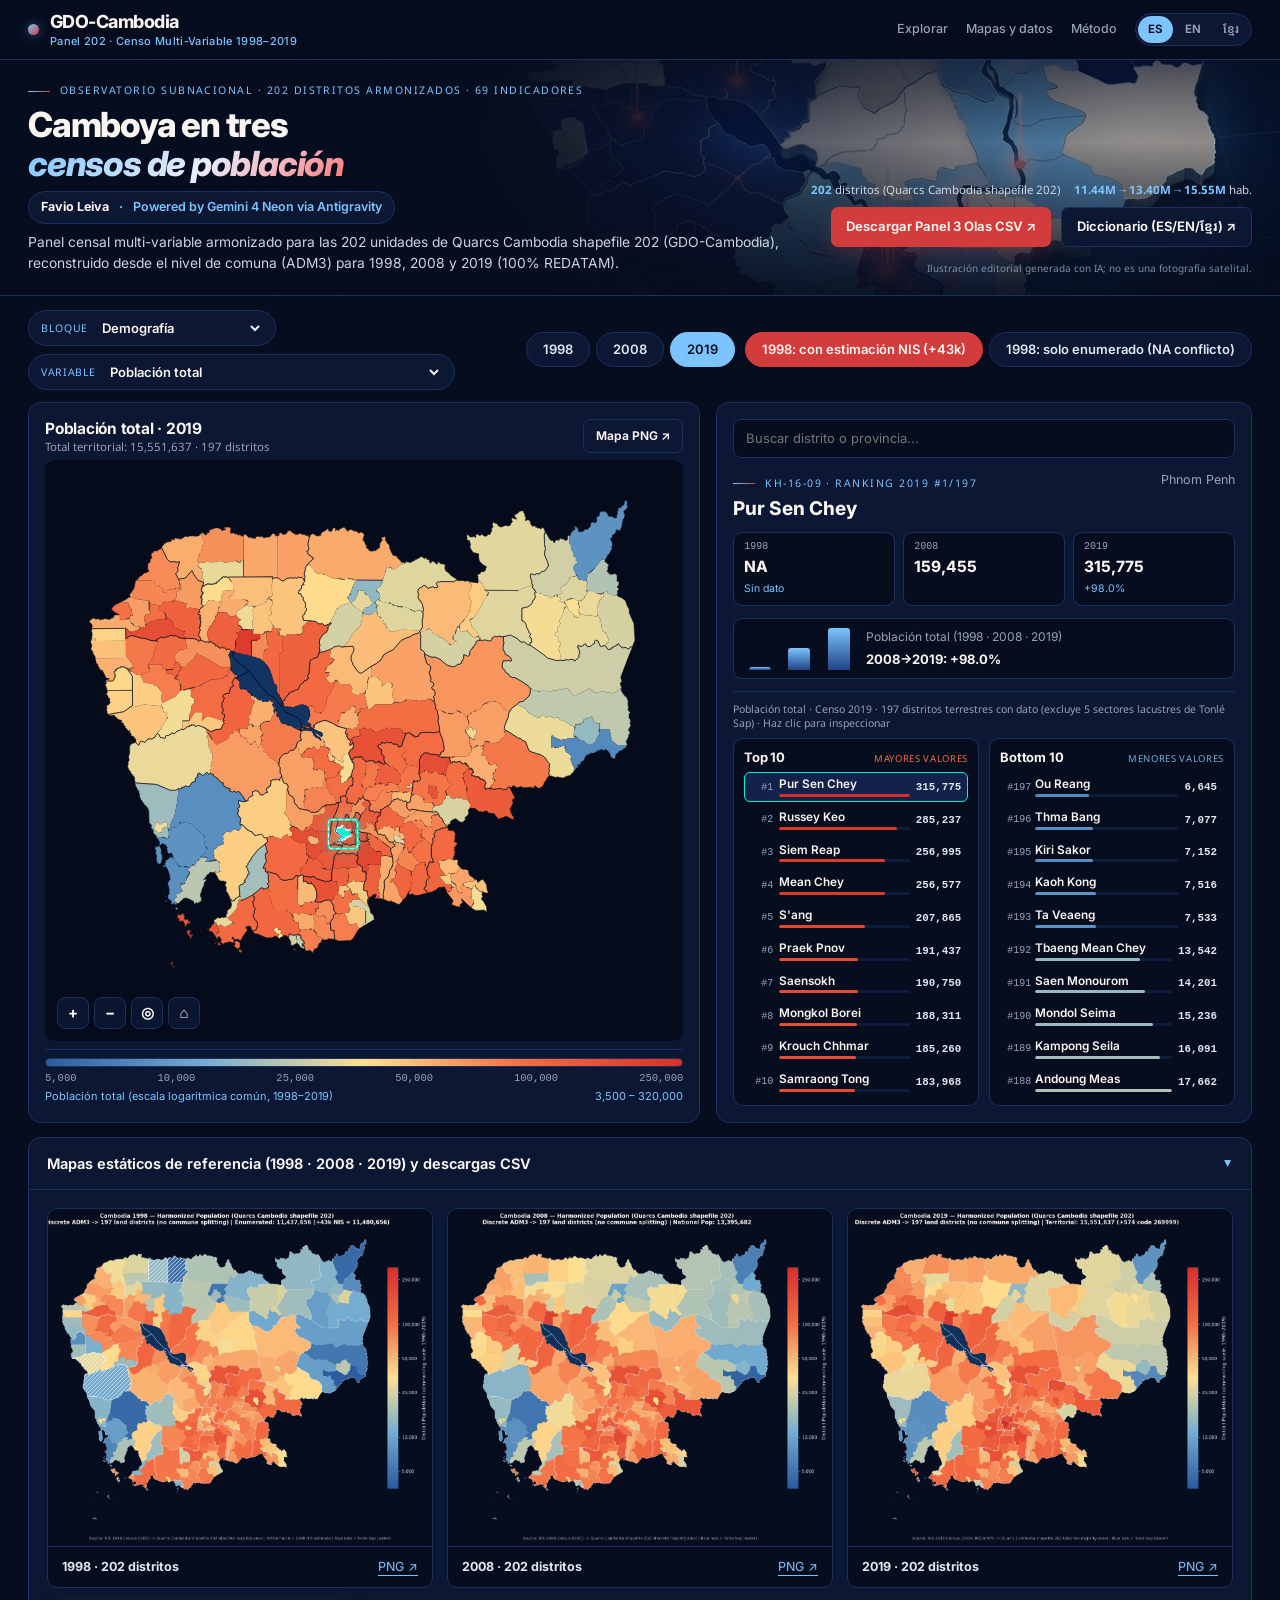
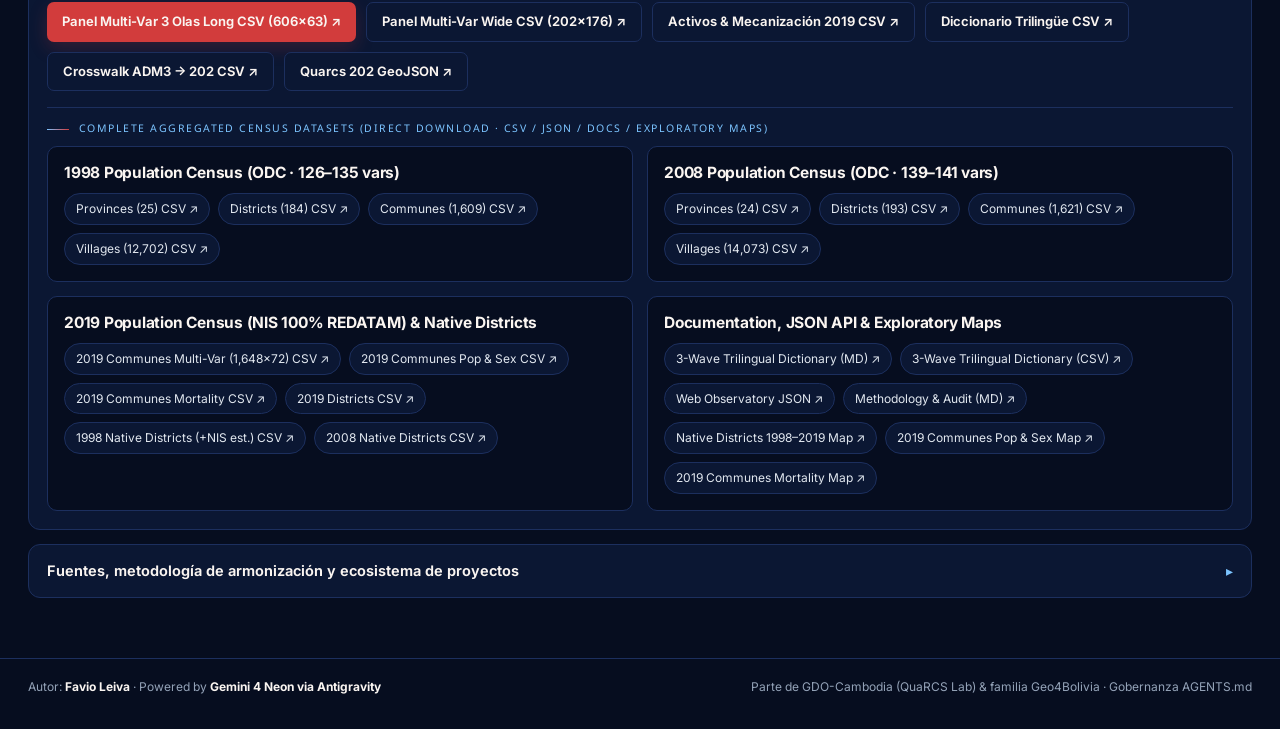
==== commit 7ee1cd47: "v3: Trilingual multi-variable web observatory (69 indicators, 1998-2008-2019) and trilingual diction" ====
--- a/index.html
+++ b/index.html
@@ -5,7 +5,7 @@
 <meta name="viewport" content="width=device-width,initial-scale=1">
 <meta name="author" content="Favio Leiva">
 <meta name="theme-color" content="#060d1f">
-<title>GDO-Cambodia · Panel 202 (1998–2019) · Favio Leiva</title>
+<title>GDO-Cambodia · Panel 202 (1998–2019) · Multi-Variable Observatory · Favio Leiva</title>
 <link rel="preconnect" href="https://fonts.googleapis.com">
 <link rel="preconnect" href="https://fonts.gstatic.com" crossorigin>
 <link href="https://fonts.googleapis.com/css2?family=Inter:wght@300;400;500;600;700;800&family=Noto+Sans+Khmer:wght@400;500;600;700&display=swap" rel="stylesheet">
@@ -27,9 +27,9 @@
 html{scroll-behavior:smooth;scroll-padding-top:86px;color-scheme:dark}
 body{margin:0;background:var(--paper);color:var(--ink);font:15px/1.65 Inter,'Noto Sans Khmer',ui-sans-serif,system-ui,-apple-system,sans-serif;-webkit-font-smoothing:antialiased}
 a{color:var(--sky);text-underline-offset:4px}
-button,input{font:inherit}
+button,input,select{font:inherit}
 button{cursor:pointer;color:inherit}
-button:focus-visible,a:focus-visible,input:focus-visible{outline:2px solid var(--sky);outline-offset:3px;border-radius:4px}
+button:focus-visible,a:focus-visible,input:focus-visible,select:focus-visible{outline:2px solid var(--sky);outline-offset:3px;border-radius:4px}
 .topbar{position:sticky;top:0;z-index:20;display:flex;align-items:center;justify-content:space-between;width:100%;max-width:1680px;margin:auto;padding:12px 28px;border-bottom:1px solid var(--line);background:#060d1fed;backdrop-filter:blur(10px);gap:14px}
 .brand{display:flex;align-items:center;gap:11px;color:var(--sky);text-decoration:none}
 .brand-dot{width:11px;height:11px;border-radius:50%;background:linear-gradient(135deg,var(--sky),var(--red));box-shadow:0 0 12px #7cc4ff70}
@@ -57,7 +57,7 @@
 .hero-author strong{color:var(--cream);font-weight:700}
 .hero-author .sep{color:var(--sky);font-weight:700}
 .hero-author .pow{color:var(--sky);font-weight:600}
-.hero-lead{max-width:740px;font-size:13.8px;line-height:1.55;color:#cbd5e1;margin:0}
+.hero-lead{max-width:760px;font-size:13.8px;line-height:1.55;color:#cbd5e1;margin:0}
 .hero-actions{display:flex;gap:10px;flex-wrap:wrap}
 .button{display:inline-flex;gap:8px;align-items:center;padding:8px 15px;border-radius:7px;text-decoration:none;font-weight:650;font-size:13px;transition:transform .16s,background .16s}
 .button:hover{transform:translateY(-1px)}
@@ -68,11 +68,18 @@
 .ribbon-inline{display:flex;flex-wrap:wrap;gap:14px;font:11.5px ui-monospace,'Noto Sans Khmer',monospace;color:#cbd5e1}
 .ribbon-inline b{color:var(--sky);font-weight:700}
 main{width:100%;max-width:1680px;margin:auto;padding:14px 28px 40px}
-.controls{display:flex;align-items:center;justify-content:space-between;gap:12px;margin:0 0 12px;flex-wrap:wrap}
-.years,.mode-toggle{display:flex;gap:6px;flex-wrap:wrap}
-.years button,.mode-toggle button{border:1px solid var(--line);background:var(--card);border-radius:30px;padding:6px 18px;font-weight:600;font-size:13px;color:var(--ink);transition:all .15s}
+.controls{display:flex;align-items:center;justify-content:space-between;gap:10px;margin:0 0 12px;flex-wrap:wrap}
+.var-selectors{display:flex;align-items:center;gap:8px;flex-wrap:wrap;flex:1 1 460px}
+.sel-group{display:flex;align-items:center;gap:6px;background:var(--card);border:1px solid var(--line);border-radius:30px;padding:3px 12px 3px 12px;min-height:36px}
+.sel-group label{font:10.5px ui-monospace,'Noto Sans Khmer',monospace;text-transform:uppercase;letter-spacing:.06em;color:var(--sky);white-space:nowrap}
+.sel-group select{background:transparent;border:0;color:var(--cream);font-size:13px;font-weight:600;padding:3px 4px;cursor:pointer;max-width:340px}
+.sel-group select option{background:var(--card);color:var(--cream)}
+.years,.mode-toggle{display:flex;gap:6px;flex-wrap:wrap;align-items:center}
+.years button,.mode-toggle button{border:1px solid var(--line);background:var(--card);border-radius:30px;padding:6px 16px;font-weight:600;font-size:13px;color:var(--ink);transition:all .15s}
 .years button[aria-pressed=true]{background:var(--sky);border-color:var(--sky);color:var(--paper)}
+.years button:disabled{opacity:.32;cursor:not-allowed}
 .mode-toggle button[aria-pressed=true]{background:var(--red);border-color:var(--red);color:var(--cream)}
+.wave-pill{display:inline-flex;align-items:center;gap:6px;padding:5px 12px;border-radius:30px;background:var(--card);border:1px solid var(--line);font:11.5px ui-monospace,'Noto Sans Khmer',monospace;color:var(--sky)}
 .explore-grid{display:grid;grid-template-columns:minmax(0,1.28fr) minmax(430px,1.02fr);gap:16px;align-items:stretch}
 .panel-card{background:var(--card);border:1px solid var(--line);border-radius:13px;padding:16px;display:flex;flex-direction:column}
 .map-header{display:flex;align-items:center;justify-content:space-between;gap:10px;margin-bottom:6px;flex-wrap:wrap}
@@ -95,7 +102,7 @@
 .legend-block{margin-top:8px;padding-top:8px;border-top:1px solid var(--line)}
 .legend-grad{width:100%;height:9px;border-radius:5px;background:linear-gradient(90deg,#2b5c9f 0%,#74add1 25%,#fee090 50%,#f46d43 75%,#d73027 100%);border:1px solid var(--line)}
 .legend-ticks{display:flex;justify-content:space-between;margin-top:5px;font:10.5px ui-monospace,monospace;color:var(--muted)}
-.legend-caption{display:flex;justify-content:space-between;margin-top:3px;font-size:11px;color:var(--sky)}
+.legend-caption{display:flex;justify-content:space-between;gap:8px;margin-top:3px;font-size:11px;color:var(--sky);flex-wrap:wrap}
 .sidebar{gap:12px}
 .search-wrap{position:relative}
 .search-box{width:100%;padding:8px 12px;border-radius:8px;border:1px solid var(--line);background:var(--paper);color:var(--cream);font-size:13px}
@@ -137,7 +144,7 @@
 .rank .rbar{height:100%;border-radius:2px;background:linear-gradient(90deg,#f46d43,#d73027)}
 .ranking-pair section:last-child .rank .rbar{background:linear-gradient(90deg,#2b5c9f,#74add1)}
 .rank .rval{font:10.8px ui-monospace,monospace;font-weight:650;color:var(--ink);white-space:nowrap}
-/* Collapsible secondary sections (BoliviaSatellites style) */
+/* Collapsible secondary sections */
 details.drawer{margin-top:14px;background:var(--card);border:1px solid var(--line);border-radius:12px;overflow:hidden}
 details.drawer>summary{list-style:none;cursor:pointer;padding:14px 18px;font-weight:650;font-size:14.5px;color:var(--cream);display:flex;align-items:center;justify-content:space-between;gap:12px}
 details.drawer>summary::-webkit-details-marker{display:none}
@@ -159,16 +166,16 @@
 .proj-pill:hover{border-color:var(--sky);color:var(--sky)}
 footer{width:100%;max-width:1680px;margin:20px auto 0;padding:18px 28px 32px;border-top:1px solid var(--line);color:var(--muted);font-size:12px;display:flex;justify-content:space-between;align-items:center;flex-wrap:wrap;gap:12px}
 .foot-credits strong{color:var(--cream)}
-.tooltip{position:fixed;pointer-events:none;z-index:50;background:#060d1ff5;border:1px solid var(--sky);border-radius:8px;padding:8px 11px;font-size:12.5px;color:var(--cream);box-shadow:0 8px 24px #000a;display:none;max-width:250px}
+.tooltip{position:fixed;pointer-events:none;z-index:50;background:#060d1ff5;border:1px solid var(--sky);border-radius:8px;padding:8px 11px;font-size:12.5px;color:var(--cream);box-shadow:0 8px 24px #000a;display:none;max-width:290px}
 @media(max-width:1100px){.explore-grid{grid-template-columns:1fr}.ranking-pair{grid-template-columns:repeat(2,1fr)}}
-@media(max-width:760px){.ranking-pair,.gallery,.method-grid{grid-template-columns:1fr}.topbar,.hero,main,footer{padding-inline:16px}}
+@media(max-width:760px){.ranking-pair,.gallery,.method-grid{grid-template-columns:1fr}.topbar,.hero,main,footer{padding-inline:16px}.sel-group select{max-width:220px}}
 </style>
 </head>
 <body>
 <nav class="topbar">
   <a class="brand" href="#">
     <span class="brand-dot"></span>
-    <span>GDO-Cambodia<span data-i18n="brandSub">Panel 202 · Población 1998–2019</span></span>
+    <span>GDO-Cambodia<span data-i18n="brandSub">Panel 202 · Censo Multi-Variable 1998–2019</span></span>
   </a>
   <div class="navright">
     <a href="#explore" data-i18n="navExplore">Explorar</a>
@@ -184,10 +191,10 @@
 
 <header class="hero">
   <div class="hero-left">
-    <div class="eyebrow"><i></i><span data-i18n="eyebrow">Observatorio Subnacional · 202 distritos armonizados</span></div>
+    <div class="eyebrow"><i></i><span data-i18n="eyebrow">Observatorio Subnacional · 202 distritos armonizados · 69 indicadores</span></div>
     <h1 data-i18n="heroTitle">Camboya en tres<br><em>censos de población</em></h1>
     <div class="hero-author" data-i18n="heroAuthor"><strong>Favio Leiva</strong><span class="sep">·</span><span class="pow">Powered by Gemini 4 Neon via Antigravity</span></div>
-    <p class="hero-lead" data-i18n="heroLead">Panel demográfico armonizado para las 202 unidades de Quarcs Cambodia shapefile 202 (GDO-Cambodia), reconstruido desde el nivel de comuna (ADM3) para los censos nacionales de 1998, 2008 y 2019.</p>
+    <p class="hero-lead" data-i18n="heroLead">Panel censal multi-variable armonizado para las 202 unidades de Quarcs Cambodia shapefile 202 (GDO-Cambodia), reconstruido desde el nivel de comuna (ADM3) para 1998, 2008 y 2019 (100% REDATAM).</p>
   </div>
   <div class="hero-right">
     <div class="ribbon-inline">
@@ -195,8 +202,8 @@
       <span><b>11.44M → 13.40M → 15.55M</b> <span data-i18n="ribPop">hab.</span></span>
     </div>
     <div class="hero-actions">
-      <a class="button primary" href="data/harmonized_panel202/population_panel_1998_2019_long.csv" download data-i18n="ctaDownload">Descargar datos CSV ↗</a>
-      <a class="button secondary" href="#method" data-i18n="navMethod">Método</a>
+      <a class="button primary" href="data/harmonized_panel202/panel202_multivar_1998_2008_2019_long.csv" download data-i18n="ctaDownload">Descargar Panel 3 Olas CSV ↗</a>
+      <a class="button secondary" href="docs/VARIABLE_DICTIONARY_3WAVE_PANEL202.md" target="_blank" data-i18n="ctaDict">Diccionario (ES/EN/ខ្មែរ) ↗</a>
     </div>
     <p class="hero-caption" data-i18n="heroCaption">Ilustración editorial generada con IA; no es una fotografía satelital.</p>
   </div>
@@ -205,22 +212,33 @@
 <main>
   <section id="explore">
     <div class="controls">
+      <div class="var-selectors">
+        <div class="sel-group">
+          <label for="blockSelect" data-i18n="lblBlock">Bloque</label>
+          <select id="blockSelect" aria-label="Thematic block"></select>
+        </div>
+        <div class="sel-group">
+          <label for="varSelect" data-i18n="lblVar">Variable</label>
+          <select id="varSelect" aria-label="Census variable"></select>
+        </div>
+      </div>
       <div class="years" role="group" aria-label="Census year">
         <button data-year="1998" aria-pressed="false">1998</button>
         <button data-year="2008" aria-pressed="false">2008</button>
         <button data-year="2019" aria-pressed="true">2019</button>
       </div>
-      <div class="mode-toggle" role="group" aria-label="1998 conflict areas mode">
+      <div class="mode-toggle" id="nisToggleWrap" role="group" aria-label="1998 conflict areas mode">
         <button id="btnNisAdj" aria-pressed="true" data-i18n="modeAdj">1998: con estimación NIS (+43k)</button>
         <button id="btnNisEnum" aria-pressed="false" data-i18n="modeEnum">1998: solo enumerado (NA conflicto)</button>
       </div>
+      <div id="waveBadge" class="wave-pill" style="display:none"></div>
     </div>
 
     <div class="explore-grid">
       <div class="panel-card">
         <div class="map-header">
           <div>
-            <h3 id="mapTitle">Censo 2019 · 202 distritos armonizados</h3>
+            <h3 id="mapTitle">Población total · 2019</h3>
             <div class="map-meta" id="mapMeta">Total territorial: 15,551,637 hab.</div>
           </div>
           <a id="downloadMap" class="button secondary" style="padding:6px 12px;font-size:12px" href="population_2019.png" download data-i18n="dlPng">Mapa PNG ↗</a>
@@ -245,12 +263,12 @@
         </div>
         <div class="legend-block">
           <div class="legend-grad"></div>
-          <div class="legend-ticks">
+          <div class="legend-ticks" id="legendTicks">
             <span>5,000</span><span>10,000</span><span>25,000</span><span>50,000</span><span>100,000</span><span>250,000</span>
           </div>
           <div class="legend-caption">
-            <span data-i18n="legLabel">Población por distrito (escala logarítmica común, 1998–2019)</span>
-            <span>3,500 – 320,000</span>
+            <span id="legendLabel">Población total (escala logarítmica común, 1998–2019)</span>
+            <span id="legendRange">3,500 – 320,000</span>
           </div>
         </div>
       </div>
@@ -263,7 +281,7 @@
 
         <div>
           <div class="insp-head">
-            <div class="eyebrow"><i></i><span id="inspGeoId">KH-12-01</span></div>
+            <div class="eyebrow"><i></i><span id="inspGeoId">KH-16-09</span></div>
             <span class="insp-prov" id="inspProv">—</span>
           </div>
           <div class="insp-title" id="inspName">—</div>
@@ -283,7 +301,7 @@
             <div class="traj-col"><div class="traj-bar" id="b19" style="height:90%"></div></div>
           </div>
           <div class="traj-meta">
-            <span data-i18n="trajTitle">Trayectoria demográfica (1998 · 2008 · 2019)</span>
+            <span id="trajTitle">Trayectoria (1998 · 2008 · 2019)</span>
             <strong id="inspGrowth">—</strong>
           </div>
         </div>
@@ -329,14 +347,15 @@
         </div>
       </div>
       <div class="downloads-row">
-        <a class="button secondary" href="data/harmonized_panel202/population_panel_1998_2019_long.csv" download data-i18n="dlLong">Panel 202 Long CSV (606) ↗</a>
-        <a class="button secondary" href="data/harmonized_panel202/population_panel_1998_2019_wide.csv" download data-i18n="dlWide">Panel 202 Wide CSV (202) ↗</a>
+        <a class="button primary" href="data/harmonized_panel202/panel202_multivar_1998_2008_2019_long.csv" download data-i18n="dlMultiLong">Panel Multi-Var 3 Olas Long CSV (606×63) ↗</a>
+        <a class="button secondary" href="data/harmonized_panel202/panel202_multivar_1998_2008_2019_wide.csv" download data-i18n="dlMultiWide">Panel Multi-Var Wide CSV (202×176) ↗</a>
+        <a class="button secondary" href="data/harmonized_panel202/panel202_assets_agromech_2019.csv" download data-i18n="dlAssets">Activos &amp; Mecanización 2019 CSV ↗</a>
+        <a class="button secondary" href="docs/VARIABLE_DICTIONARY_3WAVE_PANEL202.csv" download data-i18n="dlDictCsv">Diccionario Trilingüe CSV ↗</a>
         <a class="button secondary" href="data/harmonized_panel202/crosswalk_communes_to_quarcs202_discrete.csv" download data-i18n="dlCw">Crosswalk ADM3 → 202 CSV ↗</a>
         <a class="button secondary" href="data/boundaries/district.geojson" download>Quarcs 202 GeoJSON ↗</a>
-        <a class="button secondary" href="data/boundaries/province.geojson" download>Provinces 25 GeoJSON ↗</a>
       </div>
       <div style="margin-top:16px;padding-top:14px;border-top:1px solid var(--line)">
-        <div class="eyebrow" style="margin-bottom:10px"><i></i><span>Complete Aggregated Census Datasets (Direct Download · CSV / Docs / Exploratory Maps)</span></div>
+        <div class="eyebrow" style="margin-bottom:10px"><i></i><span>Complete Aggregated Census Datasets (Direct Download · CSV / JSON / Docs / Exploratory Maps)</span></div>
         <div class="method-grid">
           <div class="method-card">
             <h3>1998 Population Census (ODC · 126–135 vars)</h3>
@@ -359,6 +378,7 @@
           <div class="method-card">
             <h3>2019 Population Census (NIS 100% REDATAM) &amp; Native Districts</h3>
             <div class="proj-links">
+              <a class="proj-pill" href="data/census_2019/commune_2019_multivar_aggregated.csv" download>2019 Communes Multi-Var (1,648×72) CSV ↗</a>
               <a class="proj-pill" href="data/census_2019/commune_sex_pop_2019.csv" download>2019 Communes Pop &amp; Sex CSV ↗</a>
               <a class="proj-pill" href="data/census_2019/commune_mortality_2019.csv" download>2019 Communes Mortality CSV ↗</a>
               <a class="proj-pill" href="data/census_2019/district_population_2019.csv" download>2019 Districts CSV ↗</a>
@@ -367,9 +387,11 @@
             </div>
           </div>
           <div class="method-card">
-            <h3>Documentation &amp; Exploratory Interactive Maps</h3>
+            <h3>Documentation, JSON API &amp; Exploratory Maps</h3>
             <div class="proj-links">
-              <a class="proj-pill" href="docs/VARIABLE_DICTIONARY.md" target="_blank">Variable Dictionary (MD) ↗</a>
+              <a class="proj-pill" href="docs/VARIABLE_DICTIONARY_3WAVE_PANEL202.md" target="_blank">3-Wave Trilingual Dictionary (MD) ↗</a>
+              <a class="proj-pill" href="docs/VARIABLE_DICTIONARY_3WAVE_PANEL202.csv" download>3-Wave Trilingual Dictionary (CSV) ↗</a>
+              <a class="proj-pill" href="data/panel202_multivar_web.json" target="_blank">Web Observatory JSON ↗</a>
               <a class="proj-pill" href="docs/METHODOLOGY.md" target="_blank">Methodology &amp; Audit (MD) ↗</a>
               <a class="proj-pill" href="maps/cambodia_district_population_1998_2008_2019.html" target="_blank">Native Districts 1998–2019 Map ↗</a>
               <a class="proj-pill" href="maps/cambodia_commune_pop_sex_2019.html" target="_blank">2019 Communes Pop &amp; Sex Map ↗</a>
@@ -386,7 +408,7 @@
     <div class="drawer-body">
       <div class="method-grid">
         <div class="method-card">
-          <h3 data-i18n="m1Title">1. Crosswalk métrico ADM3 → Quarcs Cambodia shapefile 202</h3>
+          <h3 data-i18n="m1Title">1. Crosswalk métrico discreto ADM3 → Quarcs Cambodia shapefile 202</h3>
           <p data-i18n="m1Body">Las comunas nativas de 1998 (1,609), 2008 (1,621) y 2019 (1,633 polígonos ADM3 + resolución por distrito padre de las 31 comunas territoriales sin polígono en khm_adm3_un) se proyectan a UTM Zona 48N (EPSG:32648) y se intersectan con Quarcs Cambodia shapefile 202. Cada comuna se asigna íntegramente (100%, sin partir comunas) al único distrito terrestre donde tiene mayor porcentaje de área, garantizando conteos enteros exactos y dejando los 5 sectores lacustres de Tonlé Sap en NA (cuerpo de agua).</p>
         </div>
         <div class="method-card">
@@ -394,17 +416,17 @@
           <p data-i18n="m2Body">En marzo de 1998, tres distritos fronterizos (Anlong Veaeng, Samlout y Veal Veng) no fueron enumerados por operaciones militares asociadas al Jemer Rojo (registrados como 0). El panel conserva la serie estrictamente enumerada (NA en esos territorios, total 11,437,656) y una serie ajustada con las estimaciones oficiales del NIS (+43,000; total 11,480,656).</p>
         </div>
         <div class="method-card">
-          <h3 data-i18n="m3Title">3. Censo 2019 y código especial 269999</h3>
-          <p data-i18n="m3Body">El Censo 2019 proviene de la base 100% REDATAM del NIS (15,552,211 habitantes). Se mapean 15,551,637 habitantes territoriales (99.996%); los 574 habitantes restantes corresponden al código institucional no territorial 269999 y se documentan aparte.</p>
+          <h3 data-i18n="m3Title">3. Censo 2019 (100% REDATAM) y empalme multi-variable</h3>
+          <p data-i18n="m3Body">Los indicadores de 2019 se agregan en streaming directo desde la base 100% REDATAM del NIS (19,147,696 registros, 15,552,211 habitantes; cero microdatos publicados) usando el diccionario oficial Camb.dcf. Se mapean 15,551,637 habitantes territoriales (99.996%); los 574 restantes corresponden al código institucional no territorial 269999.</p>
         </div>
         <div class="method-card">
           <h3 data-i18n="m4Title">4. Fuentes exactas de datos y mapas</h3>
           <ul data-i18n="m4List">
-            <li><strong>Censo 1998 (CSV y shapefiles comunales/distritales):</strong> <a href="https://data.opendevelopmentcambodia.net/dataset/census-1998" target="_blank" rel="noopener">Open Development Cambodia — Census 1998 ↗</a>.</li>
-            <li><strong>Censo 2008 (CSV y shapefiles comunales/distritales):</strong> <a href="https://data.opendevelopmentcambodia.net/en/dataset/census-2008" target="_blank" rel="noopener">Open Development Cambodia — Census 2008 ↗</a>.</li>
-            <li><strong>Censo 2019 (población 100% REDATAM y shapefiles ADM2/ADM3):</strong> <a href="https://nis.gov.kh/en/statistical-table/" target="_blank" rel="noopener">National Institute of Statistics (NIS Cambodia) — REDATAM 2019 ↗</a>.</li>
-            <li><strong>Geometría de referencia (Quarcs Cambodia shapefile 202):</strong> <a href="https://github.com/quarcs-lab/geo4cambodia" target="_blank" rel="noopener">QuaRCS Lab / GDO-Cambodia (district.geojson &amp; province.geojson) ↗</a>.</li>
-            <li><strong>Documentación histórica de exclusión por conflicto (1998, solo para las estimaciones +43,000):</strong> <a href="https://nis.gov.kh/wp-content/uploads/2025/09/General-Population-Census1998.pdf" target="_blank" rel="noopener">NIS 1998 Final Results (PDF)</a>, <a href="https://nis.gov.kh/nis/census2008/GPC2008_Report_ENG.pdf" target="_blank" rel="noopener">NIS 2008 National Report (PDF)</a> y nota documental de <a href="https://international.ipums.org/international-action/variables/GEO2_KH1998" target="_blank" rel="noopener">IPUMS GEO2_KH1998</a> (no es fuente de los mapas).</li>
+            <li><strong>Censo 1998 (CSV y shapefiles):</strong> <a href="https://data.opendevelopmentcambodia.net/dataset/census-1998" target="_blank" rel="noopener">Open Development Cambodia — Census 1998 ↗</a>.</li>
+            <li><strong>Censo 2008 (CSV y shapefiles):</strong> <a href="https://data.opendevelopmentcambodia.net/en/dataset/census-2008" target="_blank" rel="noopener">Open Development Cambodia — Census 2008 ↗</a>.</li>
+            <li><strong>Censo 2019 (100% REDATAM y shapefiles):</strong> <a href="https://nis.gov.kh/en/statistical-table/" target="_blank" rel="noopener">National Institute of Statistics (NIS Cambodia) — REDATAM 2019 ↗</a>.</li>
+            <li><strong>Geometría base (Quarcs Cambodia shapefile 202):</strong> <a href="https://github.com/quarcs-lab/geo4cambodia" target="_blank" rel="noopener">QuaRCS Lab / GDO-Cambodia ↗</a>.</li>
+            <li><strong>Nota histórica conflicto 1998 (+43,000):</strong> <a href="https://nis.gov.kh/wp-content/uploads/2025/09/General-Population-Census1998.pdf" target="_blank" rel="noopener">NIS 1998 Final Results</a>, <a href="https://nis.gov.kh/nis/census2008/GPC2008_Report_ENG.pdf" target="_blank" rel="noopener">NIS 2008 National Report</a> y <a href="https://international.ipums.org/international-action/variables/GEO2_KH1998" target="_blank" rel="noopener">IPUMS GEO2_KH1998</a> (solo referencia documental).</li>
           </ul>
         </div>
         <div class="method-card wide">
@@ -431,159 +453,158 @@
 
 <div id="tooltip" class="tooltip"></div>
 
+<script src="data/panel202_multivar_web.js"></script>
 <script>
-const DATA = [{"id":"KH-01-01","name":"Malai","prov":"Banteay Meanchey","water":false,"p98":19376,"p98a":19376,"p08":42284,"p19":55953,"est98":false,"est98_add":0,"g9808":118.2,"g0819":32.3,"g9819":188.8,"r19":114},{"id":"KH-01-02","name":"Mongkol Borei","prov":"Banteay Meanchey","water":false,"p98":138904,"p98a":138904,"p08":139315,"p19":188311,"est98":false,"est98_add":0,"g9808":0.3,"g0819":35.2,"g9819":35.6,"r19":8},{"id":"KH-01-03","name":"Ou Chrov","prov":"Banteay Meanchey","water":false,"p98":40448,"p98a":40448,"p08":47196,"p19":63723,"est98":false,"est98_add":0,"g9808":16.7,"g0819":35.0,"g9819":57.5,"r19":98},{"id":"KH-01-04","name":"Paoy Paet","prov":"Banteay Meanchey","water":false,"p98":62479,"p98a":62479,"p08":107989,"p19":100600,"est98":false,"est98_add":0,"g9808":72.8,"g0819":-6.8,"g9819":61.0,"r19":63},{"id":"KH-01-05","name":"Phnum Srok","prov":"Banteay Meanchey","water":false,"p98":41448,"p98a":41448,"p08":46935,"p19":66140,"est98":false,"est98_add":0,"g9808":13.2,"g0819":40.9,"g9819":59.6,"r19":94},{"id":"KH-01-06","name":"Preah Netr Preah","prov":"Banteay Meanchey","water":false,"p98":78626,"p98a":78626,"p08":87089,"p19":125885,"est98":false,"est98_add":0,"g9808":10.8,"g0819":44.5,"g9819":60.1,"r19":32},{"id":"KH-01-07","name":"Serei Saophoan","prov":"Banteay Meanchey","water":false,"p98":55576,"p98a":55576,"p08":90279,"p19":102577,"est98":false,"est98_add":0,"g9808":62.4,"g0819":13.6,"g9819":84.6,"r19":57},{"id":"KH-01-08","name":"Svay Chek","prov":"Banteay Meanchey","water":false,"p98":65236,"p98a":65236,"p08":55596,"p19":81338,"est98":false,"est98_add":0,"g9808":-14.8,"g0819":46.3,"g9819":24.7,"r19":81},{"id":"KH-01-09","name":"Thma Puok","prov":"Banteay Meanchey","water":false,"p98":53536,"p98a":53536,"p08":61189,"p19":77356,"est98":false,"est98_add":0,"g9808":14.3,"g0819":26.4,"g9819":44.5,"r19":85},{"id":"KH-02-01","name":"Aek Phnum","prov":"Battambang","water":false,"p98":65408,"p98a":65408,"p08":68276,"p19":72516,"est98":false,"est98_add":0,"g9808":4.4,"g0819":6.2,"g9819":10.9,"r19":91},{"id":"KH-02-02","name":"Banan","prov":"Battambang","water":false,"p98":77769,"p98a":77769,"p08":92138,"p19":88157,"est98":false,"est98_add":0,"g9808":18.5,"g0819":-4.3,"g9819":13.4,"r19":74},{"id":"KH-02-03","name":"Battambang","prov":"Battambang","water":false,"p98":126214,"p98a":126214,"p08":144323,"p19":125106,"est98":false,"est98_add":0,"g9808":14.3,"g0819":-13.3,"g9819":-0.9,"r19":33},{"id":"KH-02-04","name":"Bavel","prov":"Battambang","water":false,"p98":73609,"p98a":73609,"p08":100000,"p19":92890,"est98":false,"est98_add":0,"g9808":35.9,"g0819":-7.1,"g9819":26.2,"r19":70},{"id":"KH-02-05","name":"Kamrieng","prov":"Battambang","water":false,"p98":14215,"p98a":14215,"p08":51053,"p19":53630,"est98":false,"est98_add":0,"g9808":259.1,"g0819":5.0,"g9819":277.3,"r19":121},{"id":"KH-02-06","name":"Koas Krala","prov":"Battambang","water":false,"p98":35889,"p98a":35889,"p08":25766,"p19":30341,"est98":false,"est98_add":0,"g9808":-28.2,"g0819":17.8,"g9819":-15.5,"r19":160},{"id":"KH-02-07","name":"Moung Ruessei","prov":"Battambang","water":false,"p98":80240,"p98a":80240,"p08":112704,"p19":104925,"est98":false,"est98_add":0,"g9808":40.5,"g0819":-6.9,"g9819":30.8,"r19":52},{"id":"KH-02-08","name":"Phnum Proek","prov":"Battambang","water":false,"p98":15355,"p98a":15355,"p08":49722,"p19":45429,"est98":false,"est98_add":0,"g9808":223.8,"g0819":-8.6,"g9819":195.9,"r19":133},{"id":"KH-02-09","name":"Rotonak Mondol","prov":"Battambang","water":false,"p98":11525,"p98a":11525,"p08":41170,"p19":40056,"est98":false,"est98_add":0,"g9808":257.2,"g0819":-2.7,"g9819":247.6,"r19":147},{"id":"KH-02-10","name":"Rukh Kiri","prov":"Battambang","water":false,"p98":14742,"p98a":14742,"p08":39967,"p19":42735,"est98":false,"est98_add":0,"g9808":171.1,"g0819":6.9,"g9819":189.9,"r19":143},{"id":"KH-02-11","name":"Samlout","prov":"Battambang","water":false,"p98":4358,"p98a":27358,"p08":39701,"p19":44079,"est98":true,"est98_add":23000,"g9808":45.1,"g0819":11.0,"g9819":61.1,"r19":137},{"id":"KH-02-12","name":"Sampov Lun","prov":"Battambang","water":false,"p98":36613,"p98a":36613,"p08":35248,"p19":38002,"est98":false,"est98_add":0,"g9808":-3.7,"g0819":7.8,"g9819":3.8,"r19":151},{"id":"KH-02-13","name":"Sangkae","prov":"Battambang","water":false,"p98":89779,"p98a":89779,"p08":111663,"p19":112539,"est98":false,"est98_add":0,"g9808":24.4,"g0819":0.8,"g9819":25.4,"r19":41},{"id":"KH-02-14","name":"Thma Koul","prov":"Battambang","water":false,"p98":108999,"p98a":108999,"p08":113443,"p19":106764,"est98":false,"est98_add":0,"g9808":4.1,"g0819":-5.9,"g9819":-2.1,"r19":50},{"id":"KH-02-15","name":"Tonlé Sap","prov":"Battambang","water":true,"p98":null,"p98a":null,"p08":null,"p19":null,"est98":false,"est98_add":0,"g9808":null,"g0819":null,"g9819":null,"r19":null},{"id":"KH-03-01","name":"Batheay","prov":"Kampong Cham","water":false,"p98":88212,"p98a":88212,"p08":102924,"p19":108300,"est98":false,"est98_add":0,"g9808":16.7,"g0819":5.2,"g9819":22.8,"r19":49},{"id":"KH-03-02","name":"Chamkar Leu","prov":"Kampong Cham","water":false,"p98":125862,"p98a":125862,"p08":110967,"p19":102357,"est98":false,"est98_add":0,"g9808":-11.8,"g0819":-7.8,"g9819":-18.7,"r19":58},{"id":"KH-03-03","name":"Cheung Prey","prov":"Kampong Cham","water":false,"p98":74859,"p98a":74859,"p08":83771,"p19":93565,"est98":false,"est98_add":0,"g9808":11.9,"g0819":11.7,"g9819":25.0,"r19":68},{"id":"KH-03-04","name":"Kampong Cham","prov":"Kampong Cham","water":false,"p98":39741,"p98a":39741,"p08":47300,"p19":43165,"est98":false,"est98_add":0,"g9808":19.0,"g0819":-8.7,"g9819":8.6,"r19":142},{"id":"KH-03-05","name":"Kampong Siem","prov":"Kampong Cham","water":false,"p98":88908,"p98a":88908,"p08":100047,"p19":95565,"est98":false,"est98_add":0,"g9808":12.5,"g0819":-4.5,"g9819":7.5,"r19":67},{"id":"KH-03-06","name":"Kang Meas","prov":"Kampong Cham","water":false,"p98":89107,"p98a":89107,"p08":89727,"p19":86237,"est98":false,"est98_add":0,"g9808":0.7,"g0819":-3.9,"g9819":-3.2,"r19":76},{"id":"KH-03-07","name":"Kaoh Soutin","prov":"Kampong Cham","water":false,"p98":68971,"p98a":68971,"p08":60434,"p19":48545,"est98":false,"est98_add":0,"g9808":-12.4,"g0819":-19.7,"g9819":-29.6,"r19":127},{"id":"KH-03-08","name":"Prey Chhor","prov":"Kampong Cham","water":false,"p98":137033,"p98a":137033,"p08":125352,"p19":134808,"est98":false,"est98_add":0,"g9808":-8.5,"g0819":7.5,"g9819":-1.6,"r19":27},{"id":"KH-03-09","name":"Srei Santhor","prov":"Kampong Cham","water":false,"p98":88530,"p98a":88530,"p08":86563,"p19":82364,"est98":false,"est98_add":0,"g9808":-2.2,"g0819":-4.9,"g9819":-7.0,"r19":79},{"id":"KH-03-10","name":"Stueng Trang","prov":"Kampong Cham","water":false,"p98":107425,"p98a":107425,"p08":118907,"p19":104885,"est98":false,"est98_add":0,"g9808":10.7,"g0819":-11.8,"g9819":-2.4,"r19":53},{"id":"KH-04-01","name":"Baribour","prov":"Kampong Chhnang","water":false,"p98":65477,"p98a":65477,"p08":56406,"p19":56114,"est98":false,"est98_add":0,"g9808":-13.9,"g0819":-0.5,"g9819":-14.3,"r19":113},{"id":"KH-04-02","name":"Chol Kiri","prov":"Kampong Chhnang","water":false,"p98":28300,"p98a":28300,"p08":32048,"p19":31540,"est98":false,"est98_add":0,"g9808":13.2,"g0819":-1.6,"g9819":11.4,"r19":157},{"id":"KH-04-03","name":"Kampong Chhnang","prov":"Kampong Chhnang","water":false,"p98":41703,"p98a":41703,"p08":43130,"p19":43306,"est98":false,"est98_add":0,"g9808":3.4,"g0819":0.4,"g9819":3.8,"r19":140},{"id":"KH-04-04","name":"Kampong Leaeng","prov":"Kampong Chhnang","water":false,"p98":37379,"p98a":37379,"p08":44520,"p19":44541,"est98":false,"est98_add":0,"g9808":19.1,"g0819":0.0,"g9819":19.2,"r19":136},{"id":"KH-04-05","name":"Kampong Tralach","prov":"Kampong Chhnang","water":false,"p98":82612,"p98a":82612,"p08":80835,"p19":101528,"est98":false,"est98_add":0,"g9808":-2.2,"g0819":25.6,"g9819":22.9,"r19":61},{"id":"KH-04-06","name":"Rolea B'ier","prov":"Kampong Chhnang","water":false,"p98":80852,"p98a":80852,"p08":92715,"p19":104478,"est98":false,"est98_add":0,"g9808":14.7,"g0819":12.7,"g9819":29.2,"r19":54},{"id":"KH-04-07","name":"Sameakki Mean Chey","prov":"Kampong Chhnang","water":false,"p98":57170,"p98a":57170,"p08":65754,"p19":82618,"est98":false,"est98_add":0,"g9808":15.0,"g0819":25.6,"g9819":44.5,"r19":78},{"id":"KH-04-08","name":"Tonlé Sap","prov":"Kampong Chhnang","water":true,"p98":null,"p98a":null,"p08":null,"p19":null,"est98":false,"est98_add":0,"g9808":null,"g0819":null,"g9819":null,"r19":null},{"id":"KH-04-09","name":"Tuek Phos","prov":"Kampong Chhnang","water":false,"p98":50190,"p98a":50190,"p08":56933,"p19":62902,"est98":false,"est98_add":0,"g9808":13.4,"g0819":10.5,"g9819":25.3,"r19":101},{"id":"KH-05-01","name":"Aoral","prov":"Kampong Speu","water":false,"p98":15668,"p98a":15668,"p08":29883,"p19":39775,"est98":false,"est98_add":0,"g9808":90.7,"g0819":33.1,"g9819":153.9,"r19":148},{"id":"KH-05-02","name":"Basedth","prov":"Kampong Speu","water":false,"p98":108648,"p98a":108648,"p08":119531,"p19":137407,"est98":false,"est98_add":0,"g9808":10.0,"g0819":15.0,"g9819":26.5,"r19":26},{"id":"KH-05-03","name":"Chbar Mon","prov":"Kampong Speu","water":false,"p98":41478,"p98a":41478,"p08":46850,"p19":51795,"est98":false,"est98_add":0,"g9808":13.0,"g0819":10.6,"g9819":24.9,"r19":124},{"id":"KH-05-04","name":"Kong Pisei","prov":"Kampong Speu","water":false,"p98":97006,"p98a":97006,"p08":112921,"p19":146424,"est98":false,"est98_add":0,"g9808":16.4,"g0819":29.7,"g9819":50.9,"r19":21},{"id":"KH-05-05","name":"Odongk","prov":"Kampong Speu","water":false,"p98":102677,"p98a":102677,"p08":119213,"p19":146137,"est98":false,"est98_add":0,"g9808":16.1,"g0819":22.6,"g9819":42.3,"r19":22},{"id":"KH-05-06","name":"Phnum Sruoch","prov":"Kampong Speu","water":false,"p98":80036,"p98a":80036,"p08":95227,"p19":108463,"est98":false,"est98_add":0,"g9808":19.0,"g0819":13.9,"g9819":35.5,"r19":47},{"id":"KH-05-07","name":"Samraong Tong","prov":"Kampong Speu","water":false,"p98":122707,"p98a":122707,"p08":142545,"p19":183968,"est98":false,"est98_add":0,"g9808":16.2,"g0819":29.1,"g9819":49.9,"r19":10},{"id":"KH-05-08","name":"Thpong","prov":"Kampong Speu","water":false,"p98":40035,"p98a":40035,"p08":50774,"p19":63554,"est98":false,"est98_add":0,"g9808":26.8,"g0819":25.2,"g9819":58.7,"r19":99},{"id":"KH-06-01","name":"Baray","prov":"Kampong Thom","water":false,"p98":162558,"p98a":162558,"p08":167581,"p19":169602,"est98":false,"est98_add":0,"g9808":3.1,"g0819":1.2,"g9819":4.3,"r19":13},{"id":"KH-06-02","name":"Kampong Svay","prov":"Kampong Thom","water":false,"p98":75515,"p98a":75515,"p08":89206,"p19":91298,"est98":false,"est98_add":0,"g9808":18.1,"g0819":2.3,"g9819":20.9,"r19":71},{"id":"KH-06-03","name":"Prasat Ballangk","prov":"Kampong Thom","water":false,"p98":38846,"p98a":38846,"p08":47193,"p19":48192,"est98":false,"est98_add":0,"g9808":21.5,"g0819":2.1,"g9819":24.1,"r19":129},{"id":"KH-06-04","name":"Prasat Sambour","prov":"Kampong Thom","water":false,"p98":31731,"p98a":31731,"p08":39402,"p19":43638,"est98":false,"est98_add":0,"g9808":24.2,"g0819":10.8,"g9819":37.5,"r19":139},{"id":"KH-06-05","name":"Sandan","prov":"Kampong Thom","water":false,"p98":37195,"p98a":37195,"p08":49689,"p19":62229,"est98":false,"est98_add":0,"g9808":33.6,"g0819":25.2,"g9819":67.3,"r19":103},{"id":"KH-06-06","name":"Santuk","prov":"Kampong Thom","water":false,"p98":58109,"p98a":58109,"p08":80229,"p19":102037,"est98":false,"est98_add":0,"g9808":38.1,"g0819":27.2,"g9819":75.6,"r19":59},{"id":"KH-06-07","name":"Stoung","prov":"Kampong Thom","water":false,"p98":97600,"p98a":97600,"p08":104076,"p19":109365,"est98":false,"est98_add":0,"g9808":6.6,"g0819":5.1,"g9819":12.1,"r19":44},{"id":"KH-06-08","name":"Stueng Saen","prov":"Kampong Thom","water":false,"p98":51728,"p98a":51728,"p08":54033,"p19":55188,"est98":false,"est98_add":0,"g9808":4.5,"g0819":2.1,"g9819":6.7,"r19":116},{"id":"KH-06-09","name":"Tonlé Sap","prov":"Kampong Thom","water":true,"p98":null,"p98a":null,"p08":null,"p19":null,"est98":false,"est98_add":0,"g9808":null,"g0819":null,"g9819":null,"r19":null},{"id":"KH-07-01","name":"Angkor Chey","prov":"Kampot","water":false,"p98":72459,"p98a":72459,"p08":72684,"p19":74067,"est98":false,"est98_add":0,"g9808":0.3,"g0819":1.9,"g9819":2.2,"r19":86},{"id":"KH-07-02","name":"Banteay Meas","prov":"Kampot","water":false,"p98":82271,"p98a":82271,"p08":83022,"p19":79426,"est98":false,"est98_add":0,"g9808":0.9,"g0819":-4.3,"g9819":-3.5,"r19":83},{"id":"KH-07-03","name":"Chhuk","prov":"Kampot","water":false,"p98":96018,"p98a":96018,"p08":99587,"p19":102766,"est98":false,"est98_add":0,"g9808":3.7,"g0819":3.2,"g9819":7.0,"r19":56},{"id":"KH-07-04","name":"Chum Kiri","prov":"Kampot","water":false,"p98":23737,"p98a":23737,"p08":47176,"p19":49045,"est98":false,"est98_add":0,"g9808":98.7,"g0819":4.0,"g9819":106.6,"r19":125},{"id":"KH-07-05","name":"Dang Tong","prov":"Kampot","water":false,"p98":48861,"p98a":48861,"p08":54261,"p19":56369,"est98":false,"est98_add":0,"g9808":11.1,"g0819":3.9,"g9819":15.4,"r19":111},{"id":"KH-07-06","name":"Kampong Trach","prov":"Kampot","water":false,"p98":83061,"p98a":83061,"p08":85776,"p19":86932,"est98":false,"est98_add":0,"g9808":3.3,"g0819":1.3,"g9819":4.7,"r19":75},{"id":"KH-07-07","name":"Kampot","prov":"Kampot","water":false,"p98":33126,"p98a":33126,"p08":36367,"p19":33762,"est98":false,"est98_add":0,"g9808":9.8,"g0819":-7.2,"g9819":1.9,"r19":155},{"id":"KH-07-08","name":"Tuek Chhou","prov":"Kampot","water":false,"p98":94059,"p98a":94059,"p08":106977,"p19":111462,"est98":false,"est98_add":0,"g9808":13.7,"g0819":4.2,"g9819":18.5,"r19":42},{"id":"KH-08-01","name":"Angk Snuol","prov":"Kandal","water":false,"p98":54274,"p98a":54274,"p08":83203,"p19":118280,"est98":false,"est98_add":0,"g9808":53.3,"g0819":42.2,"g9819":117.9,"r19":37},{"id":"KH-08-02","name":"Kandal Stueng","prov":"Kandal","water":false,"p98":85676,"p98a":85676,"p08":82625,"p19":101188,"est98":false,"est98_add":0,"g9808":-3.6,"g0819":22.5,"g9819":18.1,"r19":62},{"id":"KH-08-03","name":"Kaoh Thum","prov":"Kandal","water":false,"p98":120106,"p98a":120106,"p08":141470,"p19":130323,"est98":false,"est98_add":0,"g9808":17.8,"g0819":-7.9,"g9819":8.5,"r19":28},{"id":"KH-08-04","name":"Khsach Kandal","prov":"Kandal","water":false,"p98":105345,"p98a":105345,"p08":117322,"p19":141862,"est98":false,"est98_add":0,"g9808":11.4,"g0819":20.9,"g9819":34.7,"r19":25},{"id":"KH-08-05","name":"Kien Svay","prov":"Kandal","water":false,"p98":102561,"p98a":102561,"p08":112014,"p19":117222,"est98":false,"est98_add":0,"g9808":9.2,"g0819":4.6,"g9819":14.3,"r19":38},{"id":"KH-08-06","name":"Leuk Daek","prov":"Kandal","water":false,"p98":52976,"p98a":52976,"p08":54250,"p19":54696,"est98":false,"est98_add":0,"g9808":2.4,"g0819":0.8,"g9819":3.2,"r19":118},{"id":"KH-08-07","name":"Lvea Aem","prov":"Kandal","water":false,"p98":73071,"p98a":73071,"p08":66734,"p19":72705,"est98":false,"est98_add":0,"g9808":-8.7,"g0819":8.9,"g9819":-0.5,"r19":90},{"id":"KH-08-08","name":"Mukh Kampul","prov":"Kandal","water":false,"p98":63845,"p98a":63845,"p08":69359,"p19":72904,"est98":false,"est98_add":0,"g9808":8.6,"g0819":5.1,"g9819":14.2,"r19":88},{"id":"KH-08-09","name":"Ponhea Lueu","prov":"Kandal","water":false,"p98":78721,"p98a":78721,"p08":88607,"p19":105255,"est98":false,"est98_add":0,"g9808":12.6,"g0819":18.8,"g9819":33.7,"r19":51},{"id":"KH-08-10","name":"S'ang","prov":"Kandal","water":false,"p98":165215,"p98a":165215,"p08":195445,"p19":207865,"est98":false,"est98_add":0,"g9808":18.3,"g0819":6.4,"g9819":25.8,"r19":5},{"id":"KH-08-11","name":"Ta Khmau","prov":"Kandal","water":false,"p98":58264,"p98a":58264,"p08":80141,"p19":79281,"est98":false,"est98_add":0,"g9808":37.5,"g0819":-1.1,"g9819":36.1,"r19":84},{"id":"KH-09-01","name":"Botum Sakor","prov":"Koh Kong","water":false,"p98":17420,"p98a":17420,"p08":19978,"p19":19444,"est98":false,"est98_add":0,"g9808":14.7,"g0819":-2.7,"g9819":11.6,"r19":187},{"id":"KH-09-02","name":"Kaoh Kong","prov":"Koh Kong","water":false,"p98":8817,"p98a":8817,"p08":7356,"p19":7516,"est98":false,"est98_add":0,"g9808":-16.6,"g0819":2.2,"g9819":-14.8,"r19":194},{"id":"KH-09-03","name":"Khemara Phoumin","prov":"Koh Kong","water":false,"p98":29329,"p98a":29329,"p08":25957,"p19":29974,"est98":false,"est98_add":0,"g9808":-11.5,"g0819":15.5,"g9819":2.2,"r19":161},{"id":"KH-09-04","name":"Kiri Sakor","prov":"Koh Kong","water":false,"p98":6289,"p98a":6289,"p08":6952,"p19":7152,"est98":false,"est98_add":0,"g9808":10.5,"g0819":2.9,"g9819":13.7,"r19":195},{"id":"KH-09-05","name":"Mondol Seima","prov":"Koh Kong","water":false,"p98":12569,"p98a":12569,"p08":14584,"p19":15236,"est98":false,"est98_add":0,"g9808":16.0,"g0819":4.5,"g9819":21.2,"r19":190},{"id":"KH-09-06","name":"Srae Ambel","prov":"Koh Kong","water":false,"p98":38435,"p98a":38435,"p08":37623,"p19":39503,"est98":false,"est98_add":0,"g9808":-2.1,"g0819":5.0,"g9819":2.8,"r19":149},{"id":"KH-09-07","name":"Thma Bang","prov":"Koh Kong","water":false,"p98":4282,"p98a":4282,"p08":5031,"p19":7077,"est98":false,"est98_add":0,"g9808":17.5,"g0819":40.7,"g9819":65.3,"r19":196},{"id":"KH-10-01","name":"Damnak Chang'aeur","prov":"Kep","water":false,"p98":12393,"p98a":12393,"p08":16180,"p19":19889,"est98":false,"est98_add":0,"g9808":30.6,"g0819":22.9,"g9819":60.5,"r19":186},{"id":"KH-10-02","name":"Kaeb","prov":"Kep","water":false,"p98":12561,"p98a":12561,"p08":19573,"p19":22776,"est98":false,"est98_add":0,"g9808":55.8,"g0819":16.4,"g9819":81.3,"r19":183},{"id":"KH-11-01","name":"Chetr Borei","prov":"Kratie","water":false,"p98":59827,"p98a":59827,"p08":59161,"p19":62843,"est98":false,"est98_add":0,"g9808":-1.1,"g0819":6.2,"g9819":5.0,"r19":102},{"id":"KH-11-02","name":"Chhloung","prov":"Kratie","water":false,"p98":44609,"p98a":44609,"p08":52889,"p19":54406,"est98":false,"est98_add":0,"g9808":18.6,"g0819":2.9,"g9819":22.0,"r19":120},{"id":"KH-11-03","name":"Kracheh","prov":"Kratie","water":false,"p98":28027,"p98a":28027,"p08":30544,"p19":29491,"est98":false,"est98_add":0,"g9808":9.0,"g0819":-3.4,"g9819":5.2,"r19":163},{"id":"KH-11-04","name":"Prek Prasab","prov":"Kratie","water":false,"p98":56757,"p98a":56757,"p08":59324,"p19":65411,"est98":false,"est98_add":0,"g9808":4.5,"g0819":10.3,"g9819":15.2,"r19":95},{"id":"KH-11-05","name":"Sambour","prov":"Kratie","water":false,"p98":48319,"p98a":48319,"p08":55696,"p19":69414,"est98":false,"est98_add":0,"g9808":15.3,"g0819":24.6,"g9819":43.7,"r19":92},{"id":"KH-11-06","name":"Snuol","prov":"Kratie","water":false,"p98":35156,"p98a":35156,"p08":61603,"p19":93190,"est98":false,"est98_add":0,"g9808":75.2,"g0819":51.3,"g9819":165.1,"r19":69},{"id":"KH-12-01","name":"Pailin","prov":"Pailin","water":false,"p98":15800,"p98a":15800,"p08":36354,"p19":38704,"est98":false,"est98_add":0,"g9808":130.1,"g0819":6.5,"g9819":145.0,"r19":150},{"id":"KH-12-02","name":"Sala Krau","prov":"Pailin","water":false,"p98":7106,"p98a":7106,"p08":34132,"p19":36408,"est98":false,"est98_add":0,"g9808":380.3,"g0819":6.7,"g9819":412.4,"r19":152},{"id":"KH-13-01","name":"Kampong Seila","prov":"Preah Sihanouk","water":false,"p98":14965,"p98a":14965,"p08":16694,"p19":16091,"est98":false,"est98_add":0,"g9808":11.6,"g0819":-3.6,"g9819":7.5,"r19":189},{"id":"KH-13-02","name":"Preah Sihanouk","prov":"Preah Sihanouk","water":false,"p98":67440,"p98a":67440,"p08":91284,"p19":157237,"est98":false,"est98_add":0,"g9808":35.4,"g0819":72.3,"g9819":133.2,"r19":19},{"id":"KH-13-03","name":"Prey Nob","prov":"Preah Sihanouk","water":false,"p98":104185,"p98a":104185,"p08":93141,"p19":108986,"est98":false,"est98_add":0,"g9808":-10.6,"g0819":17.0,"g9819":4.6,"r19":46},{"id":"KH-13-04","name":"Stueng Hav","prov":"Preah Sihanouk","water":false,"p98":13108,"p98a":13108,"p08":20277,"p19":27758,"est98":false,"est98_add":0,"g9808":54.7,"g0819":36.9,"g9819":111.8,"r19":169},{"id":"KH-14-01","name":"Kaev Seima","prov":"Mondulkiri","water":false,"p98":8854,"p98a":8854,"p08":19218,"p19":28998,"est98":false,"est98_add":0,"g9808":117.1,"g0819":50.9,"g9819":227.5,"r19":164},{"id":"KH-14-02","name":"Kaoh Nheaek","prov":"Mondulkiri","water":false,"p98":8919,"p98a":8919,"p08":15209,"p19":22430,"est98":false,"est98_add":0,"g9808":70.5,"g0819":47.5,"g9819":151.5,"r19":184},{"id":"KH-14-03","name":"Ou Reang","prov":"Mondulkiri","water":false,"p98":2473,"p98a":2473,"p08":3948,"p19":6645,"est98":false,"est98_add":0,"g9808":59.6,"g0819":68.3,"g9819":168.7,"r19":197},{"id":"KH-14-04","name":"Pech Chreada","prov":"Mondulkiri","water":false,"p98":5129,"p98a":5129,"p08":10392,"p19":19939,"est98":false,"est98_add":0,"g9808":102.6,"g0819":91.9,"g9819":288.8,"r19":185},{"id":"KH-14-05","name":"Saen Monourom","prov":"Mondulkiri","water":false,"p98":19116,"p98a":19116,"p08":12340,"p19":14201,"est98":false,"est98_add":0,"g9808":-35.4,"g0819":15.1,"g9819":-25.7,"r19":191},{"id":"KH-15-01","name":"Anlong Veaeng","prov":"Oddar Meanchey","water":false,"p98":8013,"p98a":13635,"p08":39045,"p19":58389,"est98":true,"est98_add":5622,"g9808":186.4,"g0819":49.5,"g9819":328.2,"r19":110},{"id":"KH-15-02","name":"Banteay Ampil","prov":"Oddar Meanchey","water":false,"p98":29804,"p98a":29804,"p08":46115,"p19":54716,"est98":false,"est98_add":0,"g9808":54.7,"g0819":18.7,"g9819":83.6,"r19":117},{"id":"KH-15-03","name":"Chong Kal","prov":"Oddar Meanchey","water":false,"p98":19434,"p98a":19434,"p08":16639,"p19":27910,"est98":false,"est98_add":0,"g9808":-14.4,"g0819":67.7,"g9819":43.6,"r19":168},{"id":"KH-15-04","name":"Samraong","prov":"Oddar Meanchey","water":false,"p98":25255,"p98a":25255,"p08":51414,"p19":72803,"est98":false,"est98_add":0,"g9808":103.6,"g0819":41.6,"g9819":188.3,"r19":89},{"id":"KH-15-05","name":"Trapeang Prasat","prov":"Oddar Meanchey","water":false,"p98":null,"p98a":4378,"p08":32606,"p19":62220,"est98":true,"est98_add":4378,"g9808":644.8,"g0819":90.8,"g9819":1321.2,"r19":104},{"id":"KH-16-01","name":"Chamkar Mon","prov":"Phnom Penh","water":false,"p98":187082,"p98a":187082,"p08":182004,"p19":146063,"est98":false,"est98_add":0,"g9808":-2.7,"g0819":-19.7,"g9819":-21.9,"r19":23},{"id":"KH-16-02","name":"Chbar Ampov","prov":"Phnom Penh","water":false,"p98":108796,"p98a":108796,"p08":133165,"p19":167337,"est98":false,"est98_add":0,"g9808":22.4,"g0819":25.7,"g9819":53.8,"r19":14},{"id":"KH-16-03","name":"Chraoy Chongvar","prov":"Phnom Penh","water":false,"p98":49301,"p98a":49301,"p08":61214,"p19":165154,"est98":false,"est98_add":0,"g9808":24.2,"g0819":169.8,"g9819":235.0,"r19":15},{"id":"KH-16-04","name":"Dangkao","prov":"Phnom Penh","water":false,"p98":54715,"p98a":54715,"p08":73287,"p19":173480,"est98":false,"est98_add":0,"g9808":33.9,"g0819":136.7,"g9819":217.1,"r19":11},{"id":"KH-16-05","name":"Doun Penh","prov":"Phnom Penh","water":false,"p98":131913,"p98a":131913,"p08":126550,"p19":163330,"est98":false,"est98_add":0,"g9808":-4.1,"g0819":29.1,"g9819":23.8,"r19":17},{"id":"KH-16-06","name":"Mean Chey","prov":"Phnom Penh","water":false,"p98":97190,"p98a":97190,"p08":194636,"p19":256577,"est98":false,"est98_add":0,"g9808":100.3,"g0819":31.8,"g9819":164.0,"r19":4},{"id":"KH-16-07","name":"Praek Pnov","prov":"Phnom Penh","water":false,"p98":35287,"p98a":35287,"p08":47313,"p19":191437,"est98":false,"est98_add":0,"g9808":34.1,"g0819":304.6,"g9819":442.5,"r19":6},{"id":"KH-16-08","name":"Prampir Meakkakra","prov":"Phnom Penh","water":false,"p98":84168,"p98a":84168,"p08":91895,"p19":73037,"est98":false,"est98_add":0,"g9808":9.2,"g0819":-20.5,"g9819":-13.2,"r19":87},{"id":"KH-16-09","name":"Pur Sen Chey","prov":"Phnom Penh","water":false,"p98":73414,"p98a":73414,"p08":159455,"p19":315775,"est98":false,"est98_add":0,"g9808":117.2,"g0819":98.0,"g9819":330.1,"r19":1},{"id":"KH-16-10","name":"Russey Keo","prov":"Phnom Penh","water":false,"p98":91239,"p98a":91239,"p08":135470,"p19":285237,"est98":false,"est98_add":0,"g9808":48.5,"g0819":110.6,"g9819":212.6,"r19":2},{"id":"KH-16-11","name":"Saensokh","prov":"Phnom Penh","water":false,"p98":30797,"p98a":30797,"p08":125536,"p19":190750,"est98":false,"est98_add":0,"g9808":307.6,"g0819":51.9,"g9819":519.4,"r19":7},{"id":"KH-16-12","name":"Tuol Kouk","prov":"Phnom Penh","water":false,"p98":154968,"p98a":154968,"p08":171200,"p19":153200,"est98":false,"est98_add":0,"g9808":10.5,"g0819":-10.5,"g9819":-1.1,"r19":20},{"id":"KH-17-01","name":"Bakan","prov":"Pursat","water":false,"p98":119365,"p98a":119365,"p08":124829,"p19":121936,"est98":false,"est98_add":0,"g9808":4.6,"g0819":-2.3,"g9819":2.2,"r19":34},{"id":"KH-17-02","name":"Kandieng","prov":"Pursat","water":false,"p98":74897,"p98a":74897,"p08":58066,"p19":54465,"est98":false,"est98_add":0,"g9808":-22.5,"g0819":-6.2,"g9819":-27.3,"r19":119},{"id":"KH-17-03","name":"Krakor","prov":"Pursat","water":false,"p98":63693,"p98a":63693,"p08":82902,"p19":90435,"est98":false,"est98_add":0,"g9808":30.2,"g0819":9.1,"g9819":42.0,"r19":72},{"id":"KH-17-04","name":"Phnum Kravanh","prov":"Pursat","water":false,"p98":51414,"p98a":51414,"p08":59466,"p19":64950,"est98":false,"est98_add":0,"g9808":15.7,"g0819":9.2,"g9819":26.3,"r19":96},{"id":"KH-17-05","name":"Pursat","prov":"Pursat","water":false,"p98":56365,"p98a":56365,"p08":58846,"p19":59809,"est98":false,"est98_add":0,"g9808":4.4,"g0819":1.6,"g9819":6.1,"r19":109},{"id":"KH-17-06","name":"Tonlé Sap","prov":"Pursat","water":true,"p98":null,"p98a":null,"p08":null,"p19":null,"est98":false,"est98_add":0,"g9808":null,"g0819":null,"g9819":null,"r19":null},{"id":"KH-17-07","name":"Veal Veaeng","prov":"Pursat","water":false,"p98":null,"p98a":10000,"p08":13052,"p19":28357,"est98":true,"est98_add":10000,"g9808":30.5,"g0819":117.3,"g9819":183.6,"r19":166},{"id":"KH-18-01","name":"Chey Saen","prov":"Preah Vihear","water":false,"p98":15004,"p98a":15004,"p08":20730,"p19":26068,"est98":false,"est98_add":0,"g9808":38.2,"g0819":25.8,"g9819":73.7,"r19":174},{"id":"KH-18-02","name":"Chhaeb","prov":"Preah Vihear","water":false,"p98":12450,"p98a":12450,"p08":16731,"p19":26076,"est98":false,"est98_add":0,"g9808":34.4,"g0819":55.9,"g9819":109.4,"r19":173},{"id":"KH-18-03","name":"Choam Ksant","prov":"Preah Vihear","water":false,"p98":17464,"p98a":17464,"p08":25245,"p19":56332,"est98":false,"est98_add":0,"g9808":44.6,"g0819":123.1,"g9819":222.6,"r19":112},{"id":"KH-18-04","name":"Kuleaen","prov":"Preah Vihear","water":false,"p98":19169,"p98a":19169,"p08":24824,"p19":35018,"est98":false,"est98_add":0,"g9808":29.5,"g0819":41.1,"g9819":82.7,"r19":153},{"id":"KH-18-05","name":"Preah Vihear","prov":"Preah Vihear","water":false,"p98":15341,"p98a":15341,"p08":21179,"p19":27152,"est98":false,"est98_add":0,"g9808":38.1,"g0819":28.2,"g9819":77.0,"r19":170},{"id":"KH-18-06","name":"Rovieng","prov":"Preah Vihear","water":false,"p98":41573,"p98a":41573,"p08":35633,"p19":47083,"est98":false,"est98_add":0,"g9808":-14.3,"g0819":32.1,"g9819":13.3,"r19":130},{"id":"KH-18-07","name":"Sangkum Thmei","prov":"Preah Vihear","water":false,"p98":18770,"p98a":18770,"p08":17279,"p19":23556,"est98":false,"est98_add":0,"g9808":-7.9,"g0819":36.3,"g9819":25.5,"r19":181},{"id":"KH-18-08","name":"Tbaeng Mean Chey","prov":"Preah Vihear","water":false,"p98":4968,"p98a":4968,"p08":9518,"p19":13542,"est98":false,"est98_add":0,"g9808":91.6,"g0819":42.3,"g9819":172.6,"r19":192},{"id":"KH-19-01","name":"Ba Phnum","prov":"Prey Veng","water":false,"p98":71662,"p98a":71662,"p08":72576,"p19":81485,"est98":false,"est98_add":0,"g9808":1.3,"g0819":12.3,"g9819":13.7,"r19":80},{"id":"KH-19-02","name":"Kamchay Mear","prov":"Prey Veng","water":false,"p98":71284,"p98a":71284,"p08":74407,"p19":85138,"est98":false,"est98_add":0,"g9808":4.4,"g0819":14.4,"g9819":19.4,"r19":77},{"id":"KH-19-03","name":"Kampong Trabaek","prov":"Prey Veng","water":false,"p98":106491,"p98a":106491,"p08":109291,"p19":115757,"est98":false,"est98_add":0,"g9808":2.6,"g0819":5.9,"g9819":8.7,"r19":40},{"id":"KH-19-04","name":"Kanhchriech","prov":"Prey Veng","water":false,"p98":57159,"p98a":57159,"p08":54791,"p19":63386,"est98":false,"est98_add":0,"g9808":-4.1,"g0819":15.7,"g9819":10.9,"r19":100},{"id":"KH-19-05","name":"Me Sang","prov":"Prey Veng","water":false,"p98":84845,"p98a":84845,"p08":89885,"p19":98934,"est98":false,"est98_add":0,"g9808":5.9,"g0819":10.1,"g9819":16.6,"r19":64},{"id":"KH-19-06","name":"Pea Reang","prov":"Prey Veng","water":false,"p98":89122,"p98a":89122,"p08":93471,"p19":116859,"est98":false,"est98_add":0,"g9808":4.9,"g0819":25.0,"g9819":31.1,"r19":39},{"id":"KH-19-07","name":"Peam Chor","prov":"Prey Veng","water":false,"p98":66529,"p98a":66529,"p08":67531,"p19":61721,"est98":false,"est98_add":0,"g9808":1.5,"g0819":-8.6,"g9819":-7.2,"r19":106},{"id":"KH-19-08","name":"Peam Ro","prov":"Prey Veng","water":false,"p98":63534,"p98a":63534,"p08":60791,"p19":62000,"est98":false,"est98_add":0,"g9808":-4.3,"g0819":2.0,"g9819":-2.4,"r19":105},{"id":"KH-19-09","name":"Preah Sdach","prov":"Prey Veng","water":false,"p98":103669,"p98a":103669,"p08":110571,"p19":121867,"est98":false,"est98_add":0,"g9808":6.7,"g0819":10.2,"g9819":17.6,"r19":36},{"id":"KH-19-10","name":"Prey Veng","prov":"Prey Veng","water":false,"p98":28864,"p98a":28864,"p08":23890,"p19":25582,"est98":false,"est98_add":0,"g9808":-17.2,"g0819":7.1,"g9819":-11.4,"r19":175},{"id":"KH-19-11","name":"Pur Rieng","prov":"Prey Veng","water":false,"p98":44705,"p98a":44705,"p08":42874,"p19":51816,"est98":false,"est98_add":0,"g9808":-4.1,"g0819":20.9,"g9819":15.9,"r19":123},{"id":"KH-19-12","name":"Sithor Kandal","prov":"Prey Veng","water":false,"p98":68633,"p98a":68633,"p08":56486,"p19":64743,"est98":false,"est98_add":0,"g9808":-17.7,"g0819":14.6,"g9819":-5.7,"r19":97},{"id":"KH-19-13","name":"Svay Antor","prov":"Prey Veng","water":false,"p98":94698,"p98a":94698,"p08":90808,"p19":108432,"est98":false,"est98_add":0,"g9808":-4.1,"g0819":19.4,"g9819":14.5,"r19":48},{"id":"KH-20-01","name":"Andoung Meas","prov":"Ratanakiri","water":false,"p98":6896,"p98a":6896,"p08":10365,"p19":17662,"est98":false,"est98_add":0,"g9808":50.3,"g0819":70.4,"g9819":156.1,"r19":188},{"id":"KH-20-02","name":"Ban Lung","prov":"Ratanakiri","water":false,"p98":16999,"p98a":16999,"p08":28982,"p19":32388,"est98":false,"est98_add":0,"g9808":70.5,"g0819":11.8,"g9819":90.5,"r19":156},{"id":"KH-20-03","name":"Bar Kaev","prov":"Ratanakiri","water":false,"p98":24788,"p98a":24788,"p08":19953,"p19":28454,"est98":false,"est98_add":0,"g9808":-19.5,"g0819":42.6,"g9819":14.8,"r19":165},{"id":"KH-20-04","name":"Koun Mom","prov":"Ratanakiri","water":false,"p98":8814,"p98a":8814,"p08":15505,"p19":30911,"est98":false,"est98_add":0,"g9808":75.9,"g0819":99.4,"g9819":250.7,"r19":159},{"id":"KH-20-05","name":"Lumphat","prov":"Ratanakiri","water":false,"p98":10864,"p98a":10864,"p08":18975,"p19":28059,"est98":false,"est98_add":0,"g9808":74.7,"g0819":47.9,"g9819":158.3,"r19":167},{"id":"KH-20-06","name":"Ou Chum","prov":"Ratanakiri","water":false,"p98":13533,"p98a":13533,"p08":17982,"p19":25474,"est98":false,"est98_add":0,"g9808":32.9,"g0819":41.7,"g9819":88.2,"r19":176},{"id":"KH-20-07","name":"Ou Ya Dav","prov":"Ratanakiri","water":false,"p98":10898,"p98a":10898,"p08":16420,"p19":24003,"est98":false,"est98_add":0,"g9808":50.7,"g0819":46.2,"g9819":120.3,"r19":179},{"id":"KH-20-08","name":"Ta Veaeng","prov":"Ratanakiri","water":false,"p98":4325,"p98a":4325,"p08":5835,"p19":7533,"est98":false,"est98_add":0,"g9808":34.9,"g0819":29.1,"g9819":74.2,"r19":193},{"id":"KH-20-09","name":"Veun Sai","prov":"Ratanakiri","water":false,"p98":12389,"p98a":12389,"p08":16449,"p19":22969,"est98":false,"est98_add":0,"g9808":32.8,"g0819":39.6,"g9819":85.4,"r19":182},{"id":"KH-21-01","name":"Angkor Chum","prov":"Siem Reap","water":false,"p98":48476,"p98a":48476,"p08":53768,"p19":55694,"est98":false,"est98_add":0,"g9808":10.9,"g0819":3.6,"g9819":14.9,"r19":115},{"id":"KH-21-02","name":"Angkor Thum","prov":"Siem Reap","water":false,"p98":18740,"p98a":18740,"p08":24335,"p19":29565,"est98":false,"est98_add":0,"g9808":29.9,"g0819":21.5,"g9819":57.8,"r19":162},{"id":"KH-21-03","name":"Banteay Srei","prov":"Siem Reap","water":false,"p98":41799,"p98a":41799,"p08":42773,"p19":44554,"est98":false,"est98_add":0,"g9808":2.3,"g0819":4.2,"g9819":6.6,"r19":135},{"id":"KH-21-04","name":"Chi Kraeng","prov":"Siem Reap","water":false,"p98":112445,"p98a":112445,"p08":125367,"p19":129707,"est98":false,"est98_add":0,"g9808":11.5,"g0819":3.5,"g9819":15.4,"r19":29},{"id":"KH-21-05","name":"Kralanh","prov":"Siem Reap","water":false,"p98":63275,"p98a":63275,"p08":57690,"p19":52754,"est98":false,"est98_add":0,"g9808":-8.8,"g0819":-8.6,"g9819":-16.6,"r19":122},{"id":"KH-21-06","name":"Prasat Bakong","prov":"Siem Reap","water":false,"p98":39074,"p98a":39074,"p08":61425,"p19":79690,"est98":false,"est98_add":0,"g9808":57.2,"g0819":29.7,"g9819":103.9,"r19":82},{"id":"KH-21-07","name":"Puok","prov":"Siem Reap","water":false,"p98":93945,"p98a":93945,"p08":112882,"p19":128984,"est98":false,"est98_add":0,"g9808":20.2,"g0819":14.3,"g9819":37.3,"r19":30},{"id":"KH-21-08","name":"Siem Reap","prov":"Siem Reap","water":false,"p98":115824,"p98a":115824,"p08":230714,"p19":256995,"est98":false,"est98_add":0,"g9808":99.2,"g0819":11.4,"g9819":121.9,"r19":3},{"id":"KH-21-09","name":"Soutr Nikom","prov":"Siem Reap","water":false,"p98":93052,"p98a":93052,"p08":98378,"p19":111394,"est98":false,"est98_add":0,"g9808":5.7,"g0819":13.2,"g9819":19.7,"r19":43},{"id":"KH-21-10","name":"Srei Snam","prov":"Siem Reap","water":false,"p98":26738,"p98a":26738,"p08":31359,"p19":34694,"est98":false,"est98_add":0,"g9808":17.3,"g0819":10.6,"g9819":29.8,"r19":154},{"id":"KH-21-11","name":"Svay Leu","prov":"Siem Reap","water":false,"p98":12869,"p98a":12869,"p08":25726,"p19":43752,"est98":false,"est98_add":0,"g9808":99.9,"g0819":70.1,"g9819":240.0,"r19":138},{"id":"KH-21-12","name":"Tonlé Sap","prov":"Siem Reap","water":true,"p98":null,"p98a":null,"p08":null,"p19":null,"est98":false,"est98_add":0,"g9808":null,"g0819":null,"g9819":null,"r19":null},{"id":"KH-21-13","name":"Varin","prov":"Siem Reap","water":false,"p98":13882,"p98a":13882,"p08":32026,"p19":46451,"est98":false,"est98_add":0,"g9808":130.7,"g0819":45.0,"g9819":234.6,"r19":131},{"id":"KH-22-01","name":"Sesan","prov":"Stung Treng","water":false,"p98":15455,"p98a":15455,"p08":17506,"p19":26209,"est98":false,"est98_add":0,"g9808":13.3,"g0819":49.7,"g9819":69.6,"r19":172},{"id":"KH-22-02","name":"Siem Bouk","prov":"Stung Treng","water":false,"p98":10235,"p98a":10235,"p08":14444,"p19":23885,"est98":false,"est98_add":0,"g9808":41.1,"g0819":65.4,"g9819":133.4,"r19":180},{"id":"KH-22-03","name":"Siem Pang","prov":"Stung Treng","water":false,"p98":13738,"p98a":13738,"p08":18323,"p19":26538,"est98":false,"est98_add":0,"g9808":33.4,"g0819":44.8,"g9819":93.2,"r19":171},{"id":"KH-22-04","name":"Stueng Traeng","prov":"Stung Treng","water":false,"p98":24493,"p98a":24493,"p08":30959,"p19":40612,"est98":false,"est98_add":0,"g9808":26.4,"g0819":31.2,"g9819":65.8,"r19":146},{"id":"KH-22-05","name":"Thala Barivat","prov":"Stung Treng","water":false,"p98":21577,"p98a":21577,"p08":30439,"p19":48469,"est98":false,"est98_add":0,"g9808":41.1,"g0819":59.2,"g9819":124.6,"r19":128},{"id":"KH-23-01","name":"Bavet","prov":"Svay Rieng","water":false,"p98":34558,"p98a":34558,"p08":37123,"p19":45578,"est98":false,"est98_add":0,"g9808":7.4,"g0819":22.8,"g9819":31.9,"r19":132},{"id":"KH-23-02","name":"Chantrea","prov":"Svay Rieng","water":false,"p98":32195,"p98a":32195,"p08":24904,"p19":31295,"est98":false,"est98_add":0,"g9808":-22.6,"g0819":25.7,"g9819":-2.8,"r19":158},{"id":"KH-23-03","name":"Kampong Rou","prov":"Svay Rieng","water":false,"p98":68559,"p98a":68559,"p08":57732,"p19":67011,"est98":false,"est98_add":0,"g9808":-15.8,"g0819":16.1,"g9819":-2.3,"r19":93},{"id":"KH-23-04","name":"Romeas Haek","prov":"Svay Rieng","water":false,"p98":110457,"p98a":110457,"p08":109068,"p19":109078,"est98":false,"est98_add":0,"g9808":-1.3,"g0819":0.0,"g9819":-1.2,"r19":45},{"id":"KH-23-05","name":"Rumduol","prov":"Svay Rieng","water":false,"p98":48883,"p98a":48883,"p08":46944,"p19":48613,"est98":false,"est98_add":0,"g9808":-4.0,"g0819":3.6,"g9819":-0.6,"r19":126},{"id":"KH-23-06","name":"Svay Chrum","prov":"Svay Rieng","water":false,"p98":121119,"p98a":121119,"p08":120318,"p19":121920,"est98":false,"est98_add":0,"g9808":-0.7,"g0819":1.3,"g9819":0.7,"r19":35},{"id":"KH-23-07","name":"Svay Rieng","prov":"Svay Rieng","water":false,"p98":40000,"p98a":40000,"p08":40536,"p19":41955,"est98":false,"est98_add":0,"g9808":1.3,"g0819":3.5,"g9819":4.9,"r19":144},{"id":"KH-23-08","name":"Svay Teab","prov":"Svay Rieng","water":false,"p98":43166,"p98a":43166,"p08":46163,"p19":60047,"est98":false,"est98_add":0,"g9808":6.9,"g0819":30.1,"g9819":39.1,"r19":108},{"id":"KH-24-01","name":"Angkor Borei","prov":"Takeo","water":false,"p98":48591,"p98a":48591,"p08":46261,"p19":41117,"est98":false,"est98_add":0,"g9808":-4.8,"g0819":-11.1,"g9819":-15.4,"r19":145},{"id":"KH-24-02","name":"Bati","prov":"Takeo","water":false,"p98":115237,"p98a":115237,"p08":131031,"p19":159407,"est98":false,"est98_add":0,"g9808":13.7,"g0819":21.7,"g9819":38.3,"r19":18},{"id":"KH-24-03","name":"Borei Cholsar","prov":"Takeo","water":false,"p98":24460,"p98a":24460,"p08":26055,"p19":24056,"est98":false,"est98_add":0,"g9808":6.5,"g0819":-7.7,"g9819":-1.7,"r19":178},{"id":"KH-24-04","name":"Doun Kaev","prov":"Takeo","water":false,"p98":40398,"p98a":40398,"p08":41383,"p19":45086,"est98":false,"est98_add":0,"g9808":2.4,"g0819":8.9,"g9819":11.6,"r19":134},{"id":"KH-24-05","name":"Kaoh Andaet","prov":"Takeo","water":false,"p98":45650,"p98a":45650,"p08":48039,"p19":43197,"est98":false,"est98_add":0,"g9808":5.2,"g0819":-10.1,"g9819":-5.4,"r19":141},{"id":"KH-24-06","name":"Kiri Vong","prov":"Takeo","water":false,"p98":92446,"p98a":92446,"p08":97711,"p19":88220,"est98":false,"est98_add":0,"g9808":5.7,"g0819":-9.7,"g9819":-4.6,"r19":73},{"id":"KH-24-07","name":"Prey Kabbas","prov":"Takeo","water":false,"p98":87522,"p98a":87522,"p08":95416,"p19":98682,"est98":false,"est98_add":0,"g9808":9.0,"g0819":3.4,"g9819":12.8,"r19":65},{"id":"KH-24-08","name":"Samraong","prov":"Takeo","water":false,"p98":100150,"p98a":100150,"p08":107807,"p19":127295,"est98":false,"est98_add":0,"g9808":7.6,"g0819":18.1,"g9819":27.1,"r19":31},{"id":"KH-24-09","name":"Tram Kak","prov":"Takeo","water":false,"p98":141333,"p98a":141333,"p08":152170,"p19":171985,"est98":false,"est98_add":0,"g9808":7.7,"g0819":13.0,"g9819":21.7,"r19":12},{"id":"KH-24-10","name":"Treang","prov":"Takeo","water":false,"p98":82108,"p98a":82108,"p08":99033,"p19":101869,"est98":false,"est98_add":0,"g9808":20.6,"g0819":2.9,"g9819":24.1,"r19":60},{"id":"KH-25-01","name":"Dambae","prov":"Tbong Khmum","water":false,"p98":49457,"p98a":49457,"p08":80490,"p19":102778,"est98":false,"est98_add":0,"g9808":62.7,"g0819":27.7,"g9819":107.8,"r19":55},{"id":"KH-25-02","name":"Krouch Chhmar","prov":"Tbong Khmum","water":false,"p98":97114,"p98a":97114,"p08":92845,"p19":185260,"est98":false,"est98_add":0,"g9808":-4.4,"g0819":99.5,"g9819":90.8,"r19":9},{"id":"KH-25-03","name":"Memot","prov":"Tbong Khmum","water":false,"p98":107099,"p98a":107099,"p08":148463,"p19":142294,"est98":false,"est98_add":0,"g9808":38.6,"g0819":-4.2,"g9819":32.9,"r19":24},{"id":"KH-25-04","name":"Ou Reang Ov","prov":"Tbong Khmum","water":false,"p98":74179,"p98a":74179,"p08":80947,"p19":60648,"est98":false,"est98_add":0,"g9808":9.1,"g0819":-25.1,"g9819":-18.2,"r19":107},{"id":"KH-25-05","name":"Ponhea Kraek","prov":"Tbong Khmum","water":false,"p98":110271,"p98a":110271,"p08":135318,"p19":24559,"est98":false,"est98_add":0,"g9808":22.7,"g0819":-81.9,"g9819":-77.7,"r19":177},{"id":"KH-25-06","name":"Suong","prov":"Tbong Khmum","water":false,"p98":28736,"p98a":28736,"p08":35896,"p19":164550,"est98":false,"est98_add":0,"g9808":24.9,"g0819":358.4,"g9819":472.6,"r19":16},{"id":"KH-25-07","name":"Tboung Khmum","prov":"Tbong Khmum","water":false,"p98":176058,"p98a":176058,"p08":180041,"p19":96752,"est98":false,"est98_add":0,"g9808":2.3,"g0819":-46.3,"g9819":-45.0,"r19":66}];
-const BY_ID = Object.fromEntries(DATA.map(d => [d.id, d]));
+const MV = window.CAMBODIA_MULTIVAR;
+const DISTRICTS = MV.districts;
+const BY_ID = Object.fromEntries(DISTRICTS.map((d, i) => [d.id, { ...d, idx: i }]));
+const VARS_BY_ID = Object.fromEntries(MV.variables.map(v => [v.id, v]));
+const BLOCKS_BY_ID = Object.fromEntries(MV.blocks.map(b => [b.id, b]));
 
 const I18N = {
   es: {
-    brandSub: "Panel 202 · Población 1998–2019",
+    brandSub: "Panel 202 · Censo Multi-Variable 1998–2019",
     navExplore: "Explorar", navRefs: "Mapas y datos", navMethod: "Método",
-    eyebrow: "Observatorio Subnacional · 202 distritos armonizados",
+    eyebrow: "Observatorio Subnacional · 202 distritos armonizados · 69 indicadores",
     heroTitle: "Camboya en tres<br><em>censos de población</em>",
     heroAuthor: "<strong>Favio Leiva</strong><span class='sep'>·</span><span class='pow'>Powered by Gemini 4 Neon via Antigravity</span>",
+    heroLead: "Panel censal multi-variable armonizado para las 202 unidades de Quarcs Cambodia shapefile 202 (GDO-Cambodia), reconstruido desde el nivel de comuna (ADM3) para 1998, 2008 y 2019 (100% REDATAM).",
+    ctaDownload: "Descargar Panel 3 Olas CSV ↗", ctaDict: "Diccionario (ES/EN/ខ្មែរ) ↗",
+    ribUnits: "distritos (Quarcs Cambodia shapefile 202)", ribPop: "hab.",
+    heroCaption: "Ilustración editorial generada con IA; no es una fotografía satelital.",
+    lblBlock: "Bloque", lblVar: "Variable",
+    modeAdj: "1998: con estimación NIS (+43k)", modeEnum: "1998: solo enumerado (NA conflicto)",
+    dlPng: "Mapa PNG ↗",
     refSummary: "Mapas estáticos de referencia (1998 · 2008 · 2019) y descargas CSV",
     methSummary: "Fuentes, metodología de armonización y ecosistema de proyectos",
-    heroLead: "Panel demográfico armonizado para las 202 unidades de Quarcs Cambodia shapefile 202 (GDO-Cambodia), reconstruido desde el nivel de comuna (ADM3) para los censos nacionales de 1998, 2008 y 2019.",
-    ctaExplore: "Explorar el mapa ↓", ctaDownload: "Descargar datos CSV ↗",
-    ribUnits: "distritos (Quarcs Cambodia shapefile 202)", ribCensuses: "censos · 1998 / 2008 / 2019",
-    ribPop: "habitantes", ribMethod: "Crosswalk métrico ADM3 → ADM2 (EPSG:32648)",
-    expEyebrow: "Explorador interactivo", expTitle: "Población por <em>distrito</em> (1998–2019)",
-    expDesc: "Selecciona un año censal y haz clic sobre cualquiera de los 202 distritos para inspeccionar su población armonizada, crecimiento intercensal y trayectoria demográfica.",
-    modeAdj: "1998: con estimación NIS (+43k)", modeEnum: "1998: solo enumerado (NA conflicto)",
-    dlPng: "Mapa PNG ↗", legLabel: "Población por distrito (escala logarítmica común, 1998–2019)",
-    trajTitle: "Trayectoria demográfica", quickTop: "Distritos más poblados (2019):",
-    refEyebrow: "Mapas de referencia y descargas", refTitle: "Tres censos sobre la <em>misma geometría</em>",
-    refDesc: "Mapas estáticos de alta resolución con idéntica leyenda y escala logarítmica común, junto con bases descargables en formato largo, ancho y crosswalk.",
     cap98: "1998 · 202 distritos", cap08: "2008 · 202 distritos", cap19: "2019 · 202 distritos",
-    dlLong: "CSV Long (606 filas) ↗", dlWide: "CSV Wide (202 filas) ↗", dlCw: "Crosswalk ADM3 → 202 CSV ↗",
-    methEyebrow: "Metodología y trazabilidad", methTitle: "Armonización desde <em>comunas</em> a 202 distritos",
-    methDesc: "Todo el flujo es 100% reproducible, conserva los insumos originales inmutables y preserva exactamente los totales nacionales territoriales.",
-    m1Title: "1. Crosswalk métrico ADM3 → Quarcs Cambodia shapefile 202",
+    dlMultiLong: "Panel Multi-Var 3 Olas Long CSV (606×63) ↗",
+    dlMultiWide: "Panel Multi-Var Wide CSV (202×176) ↗",
+    dlAssets: "Activos & Mecanización 2019 CSV ↗",
+    dlDictCsv: "Diccionario Trilingüe CSV ↗",
+    dlCw: "Crosswalk ADM3 → 202 CSV ↗",
+    m1Title: "1. Crosswalk métrico discreto ADM3 → Quarcs Cambodia shapefile 202",
     m1Body: "Las comunas nativas de 1998 (1,609), 2008 (1,621) y 2019 (1,633 polígonos ADM3 + resolución por distrito padre de las 31 comunas territoriales sin polígono en khm_adm3_un) se proyectan a UTM Zona 48N (EPSG:32648) y se intersectan con Quarcs Cambodia shapefile 202. Cada comuna se asigna íntegramente (100%, sin partir comunas) al único distrito terrestre donde tiene mayor porcentaje de área, garantizando conteos enteros exactos y dejando los 5 sectores lacustres de Tonlé Sap en NA (cuerpo de agua).",
     m2Title: "2. Áreas excluidas por conflicto en 1998",
     m2Body: "En marzo de 1998, tres distritos fronterizos (Anlong Veaeng, Samlout y Veal Veng) no fueron enumerados por operaciones militares asociadas al Jemer Rojo (registrados como 0). El panel conserva la serie estrictamente enumerada (NA en esos territorios, total 11,437,656) y una serie ajustada con las estimaciones oficiales del NIS (+43,000; total 11,480,656).",
-    m3Title: "3. Censo 2019 y código especial 269999",
-    m3Body: "El Censo 2019 proviene de la base 100% REDATAM del NIS (15,552,211 habitantes). Se mapean 15,551,637 habitantes territoriales (99.996%); los 574 habitantes restantes corresponden al código institucional no territorial 269999 y se documentan aparte.",
-    heroCaption: "Ilustración editorial generada con IA; no es una fotografía satelital.",
+    m3Title: "3. Censo 2019 (100% REDATAM) y empalme multi-variable",
+    m3Body: "Los indicadores de 2019 se agregan en streaming directo desde la base 100% REDATAM del NIS (19,147,696 registros, 15,552,211 habitantes; cero microdatos publicados) usando el diccionario oficial Camb.dcf. Se mapean 15,551,637 habitantes territoriales (99.996%); los 574 restantes corresponden al código institucional no territorial 269999.",
     m4Title: "4. Fuentes exactas de datos y mapas",
-    m4List: "<li><strong>Censo 1998 (CSV y shapefiles):</strong> <a href='https://data.opendevelopmentcambodia.net/dataset/census-1998' target='_blank' rel='noopener'>Open Development Cambodia — Census 1998 ↗</a>.</li><li><strong>Censo 2008 (CSV y shapefiles):</strong> <a href='https://data.opendevelopmentcambodia.net/en/dataset/census-2008' target='_blank' rel='noopener'>Open Development Cambodia — Census 2008 ↗</a>.</li><li><strong>Censo 2019 (100% REDATAM y shapefiles):</strong> <a href='https://nis.gov.kh/en/statistical-table/' target='_blank' rel='noopener'>National Institute of Statistics (NIS Cambodia) — REDATAM 2019 ↗</a>.</li><li><strong>Geometría base (Quarcs Cambodia shapefile 202):</strong> <a href='https://github.com/quarcs-lab/geo4cambodia' target='_blank' rel='noopener'>QuaRCS Lab / GDO-Cambodia ↗</a>.</li><li><strong>Nota histórica sobre exclusión por conflicto 1998 (+43,000):</strong> <a href='https://nis.gov.kh/wp-content/uploads/2025/09/General-Population-Census1998.pdf' target='_blank' rel='noopener'>NIS 1998 Final Results</a>, <a href='https://nis.gov.kh/nis/census2008/GPC2008_Report_ENG.pdf' target='_blank' rel='noopener'>NIS 2008 National Report</a> y documentación <a href='https://international.ipums.org/international-action/variables/GEO2_KH1998' target='_blank' rel='noopener'>IPUMS GEO2_KH1998</a> (solo referencia documental; los mapas no provienen de IPUMS).</li>",
+    m4List: "<li><strong>Censo 1998 (CSV y shapefiles):</strong> <a href='https://data.opendevelopmentcambodia.net/dataset/census-1998' target='_blank' rel='noopener'>Open Development Cambodia — Census 1998 ↗</a>.</li><li><strong>Censo 2008 (CSV y shapefiles):</strong> <a href='https://data.opendevelopmentcambodia.net/en/dataset/census-2008' target='_blank' rel='noopener'>Open Development Cambodia — Census 2008 ↗</a>.</li><li><strong>Censo 2019 (100% REDATAM y shapefiles):</strong> <a href='https://nis.gov.kh/en/statistical-table/' target='_blank' rel='noopener'>National Institute of Statistics (NIS Cambodia) — REDATAM 2019 ↗</a>.</li><li><strong>Geometría base (Quarcs Cambodia shapefile 202):</strong> <a href='https://github.com/quarcs-lab/geo4cambodia' target='_blank' rel='noopener'>QuaRCS Lab / GDO-Cambodia ↗</a>.</li><li><strong>Nota histórica conflicto 1998 (+43,000):</strong> <a href='https://nis.gov.kh/wp-content/uploads/2025/09/General-Population-Census1998.pdf' target='_blank' rel='noopener'>NIS 1998 Final Results</a>, <a href='https://nis.gov.kh/nis/census2008/GPC2008_Report_ENG.pdf' target='_blank' rel='noopener'>NIS 2008 National Report</a> y <a href='https://international.ipums.org/international-action/variables/GEO2_KH1998' target='_blank' rel='noopener'>IPUMS GEO2_KH1998</a> (solo referencia documental).</li>",
     m5Title: "5. Ecosistema de proyectos y autoría",
     m5Body: "Este observatorio forma parte de la iniciativa <strong>Geo4Cambodia / GDO-Cambodia</strong> y sigue la arquitectura de observatorios subnacionales reproducibles desarrollados por <strong>Favio Leiva</strong> (con gobernanza contractual <code>AGENTS.md</code>), en diálogo con el repositorio abierto de QuaRCS Lab (Carlos Mendez) y los observatorios hermanos de Bolivia.",
     footAuthor: "Autor: <strong>Favio Leiva</strong> · Powered by <strong>Gemini 4 Neon via Antigravity</strong>",
     footNote: "Parte de GDO-Cambodia (QuaRCS Lab) &amp; familia Geo4Bolivia · Gobernanza AGENTS.md",
-    highestValues: "Mayores valores",
-    lowestValues: "Menores valores",
-    rankingCtx: "Ranking de población · Censo {y} · 197 distritos terrestres (excluye 5 sectores lacustres de Tonlé Sap) · Haz clic en cualquier fila para inspeccionar",
+    highestValues: "Mayores valores", lowestValues: "Menores valores",
+    rankingCtx: "{v} · Censo {y} · {n} distritos terrestres con dato (excluye 5 sectores lacustres de Tonlé Sap) · Haz clic para inspeccionar",
     searchPh: "Buscar distrito o provincia...",
-    rankLbl: "Ranking 2019",
-    mapTitleFmt: "Censo {y} · 202 distritos armonizados",
-    mapMetaFmt: "Total territorial: {n} hab.",
+    rankLbl: "Ranking {y}",
+    mapMetaCount: "Total territorial: {n} · {c} distritos",
+    mapMetaRate: "Promedio nacional ponderado: {n} · {c} distritos",
     estBadge: "Incluye estimación oficial NIS 1998 (+{n} hab. por exclusión de conflicto)",
-    naLabel: "NA (conflicto 1998)"
+    naLabel: "Sin dato", waterLabel: "Tonlé Sap (Cuerpo de agua)",
+    scaleLog: "escala logarítmica común", scaleLin: "escala lineal común",
+    trajLbl: "Trayectoria ({w})", only2019: "Solo Censo 2019", only9808: "Solo 1998 · 2008",
+    covWarn: "Cobertura módulo 1998: {p}%"
   },
   en: {
-    brandSub: "Panel 202 · Population 1998–2019",
+    brandSub: "Panel 202 · Multi-Variable Census 1998–2019",
     navExplore: "Explore", navRefs: "Maps & Data", navMethod: "Method",
-    eyebrow: "Subnational Observatory · 202 harmonized districts",
+    eyebrow: "Subnational Observatory · 202 harmonized districts · 69 indicators",
     heroTitle: "Cambodia in three<br><em>population censuses</em>",
     heroAuthor: "<strong>Favio Leiva</strong><span class='sep'>·</span><span class='pow'>Powered by Gemini 4 Neon via Antigravity</span>",
+    heroLead: "Harmonized multi-variable census panel across all 202 units of Quarcs Cambodia shapefile 202 (GDO-Cambodia), reconstructed from commune level (ADM3) for 1998, 2008, and 2019 (100% REDATAM).",
+    ctaDownload: "Download 3-Wave Panel CSV ↗", ctaDict: "Dictionary (ES/EN/ខ្មែរ) ↗",
+    ribUnits: "districts (Quarcs Cambodia shapefile 202)", ribPop: "inhabitants",
+    heroCaption: "AI-generated editorial illustration; not a satellite photograph.",
+    lblBlock: "Block", lblVar: "Variable",
+    modeAdj: "1998: with NIS estimates (+43k)", modeEnum: "1998: enumerated only (NA conflict)",
+    dlPng: "PNG Map ↗",
     refSummary: "Static reference maps (1998 · 2008 · 2019) & CSV downloads",
     methSummary: "Sources, harmonization methodology & project ecosystem",
-    heroLead: "Harmonized demographic panel across all 202 units of Quarcs Cambodia shapefile 202 (GDO-Cambodia), reconstructed from commune level (ADM3) for the 1998, 2008, and 2019 national censuses.",
-    ctaExplore: "Explore the map ↓", ctaDownload: "Download CSV data ↗",
-    ribUnits: "districts (Quarcs Cambodia shapefile 202)", ribCensuses: "censuses · 1998 / 2008 / 2019",
-    ribPop: "inhabitants", ribMethod: "Metric ADM3 → ADM2 crosswalk (EPSG:32648)",
-    expEyebrow: "Interactive explorer", expTitle: "Population by <em>district</em> (1998–2019)",
-    expDesc: "Select a census year and click any of the 202 districts to inspect harmonized population, intercensal growth rates, and demographic trajectory.",
-    modeAdj: "1998: with NIS estimates (+43k)", modeEnum: "1998: enumerated only (NA conflict)",
-    dlPng: "PNG Map ↗", legLabel: "District population (common log scale, 1998–2019)",
-    trajTitle: "Demographic trajectory", quickTop: "Most populous districts (2019):",
-    refEyebrow: "Reference maps & downloads", refTitle: "Three censuses on the <em>same geometry</em>",
-    refDesc: "High-resolution static maps sharing an identical legend and logarithmic scale alongside downloadable long, wide, and crosswalk CSV tables.",
     cap98: "1998 · 202 districts", cap08: "2008 · 202 districts", cap19: "2019 · 202 districts",
-    dlLong: "CSV Long (606 rows) ↗", dlWide: "CSV Wide (202 rows) ↗", dlCw: "Crosswalk ADM3 → 202 CSV ↗",
-    methEyebrow: "Methodology & provenance", methTitle: "Commune-to-202-district <em>harmonization</em>",
-    methDesc: "Fully reproducible pipeline preserving immutable raw sources and exact national territorial population totals.",
-    m1Title: "1. Metric ADM3 → Quarcs Cambodia shapefile 202 Crosswalk",
+    dlMultiLong: "3-Wave Multi-Var Panel Long CSV (606×63) ↗",
+    dlMultiWide: "Multi-Var Panel Wide CSV (202×176) ↗",
+    dlAssets: "2019 Assets & Agro-Mech CSV ↗",
+    dlDictCsv: "Trilingual Dictionary CSV ↗",
+    dlCw: "Crosswalk ADM3 → 202 CSV ↗",
+    m1Title: "1. Discrete Metric Crosswalk ADM3 → Quarcs Cambodia shapefile 202",
     m1Body: "Native communes from 1998 (1,609), 2008 (1,621), and 2019 (1,633 ADM3 polygons + parent-district allocation for the 31 territorial communes absent from khm_adm3_un) are projected to UTM Zone 48N (EPSG:32648) and intersected with Quarcs Cambodia shapefile 202. Each commune is assigned 100% discretely (no commune splitting) to the single inhabited land district containing the largest share of its area, preserving exact integer counts and keeping the 5 Tonlé Sap lake sectors as NA (water body).",
     m2Title: "2. Conflict-excluded areas in 1998",
     m2Body: "In March 1998, three border districts (Anlong Veaeng, Samlout, and Veal Veng) could not be enumerated due to Khmer Rouge military operations (recorded as 0). The panel preserves both the strictly enumerated series (NA for excluded areas, 11,437,656) and an NIS-adjusted series (+43,000; 11,480,656).",
-    m3Title: "3. 2019 Census & special code 269999",
-    m3Body: "The 2019 census is drawn from the 100% NIS REDATAM database (15,552,211 inhabitants). Territorial population mapped across the 202 districts totals 15,551,637 (99.996%); the remaining 574 belong to non-territorial institutional code 269999.",
-    heroCaption: "AI-generated editorial illustration; not a satellite photograph.",
+    m3Title: "3. 2019 Census (100% REDATAM) & multi-variable splicing",
+    m3Body: "All 2019 indicators are streamed directly from the 100% NIS REDATAM census (19,147,696 records, 15,552,211 inhabitants; zero individual microdata published) using the official Camb.dcf dictionary. Territorial population mapped totals 15,551,637 (99.996%); 574 belong to non-territorial code 269999.",
     m4Title: "4. Exact data & shapefile sources",
-    m4List: "<li><strong>1998 Census (CSVs &amp; shapefiles):</strong> <a href='https://data.opendevelopmentcambodia.net/dataset/census-1998' target='_blank' rel='noopener'>Open Development Cambodia — Census 1998 ↗</a>.</li><li><strong>2008 Census (CSVs &amp; shapefiles):</strong> <a href='https://data.opendevelopmentcambodia.net/en/dataset/census-2008' target='_blank' rel='noopener'>Open Development Cambodia — Census 2008 ↗</a>.</li><li><strong>2019 Census (100% REDATAM &amp; shapefiles):</strong> <a href='https://nis.gov.kh/en/statistical-table/' target='_blank' rel='noopener'>National Institute of Statistics (NIS Cambodia) — REDATAM 2019 ↗</a>.</li><li><strong>Reference geometry (Quarcs Cambodia shapefile 202):</strong> <a href='https://github.com/quarcs-lab/geo4cambodia' target='_blank' rel='noopener'>QuaRCS Lab / GDO-Cambodia ↗</a>.</li><li><strong>Historical documentation on 1998 conflict-excluded areas (+43,000 estimates only):</strong> <a href='https://nis.gov.kh/wp-content/uploads/2025/09/General-Population-Census1998.pdf' target='_blank' rel='noopener'>NIS 1998 Final Results</a>, <a href='https://nis.gov.kh/nis/census2008/GPC2008_Report_ENG.pdf' target='_blank' rel='noopener'>NIS 2008 National Report</a>, and <a href='https://international.ipums.org/international-action/variables/GEO2_KH1998' target='_blank' rel='noopener'>IPUMS GEO2_KH1998</a> note (documentation only; maps are not sourced from IPUMS).</li>",
+    m4List: "<li><strong>1998 Census (CSVs &amp; shapefiles):</strong> <a href='https://data.opendevelopmentcambodia.net/dataset/census-1998' target='_blank' rel='noopener'>Open Development Cambodia — Census 1998 ↗</a>.</li><li><strong>2008 Census (CSVs &amp; shapefiles):</strong> <a href='https://data.opendevelopmentcambodia.net/en/dataset/census-2008' target='_blank' rel='noopener'>Open Development Cambodia — Census 2008 ↗</a>.</li><li><strong>2019 Census (100% REDATAM &amp; shapefiles):</strong> <a href='https://nis.gov.kh/en/statistical-table/' target='_blank' rel='noopener'>National Institute of Statistics (NIS Cambodia) — REDATAM 2019 ↗</a>.</li><li><strong>Reference geometry (Quarcs Cambodia shapefile 202):</strong> <a href='https://github.com/quarcs-lab/geo4cambodia' target='_blank' rel='noopener'>QuaRCS Lab / GDO-Cambodia ↗</a>.</li><li><strong>Historical documentation on 1998 conflict exclusion (+43,000):</strong> <a href='https://nis.gov.kh/wp-content/uploads/2025/09/General-Population-Census1998.pdf' target='_blank' rel='noopener'>NIS 1998 Final Results</a>, <a href='https://nis.gov.kh/nis/census2008/GPC2008_Report_ENG.pdf' target='_blank' rel='noopener'>NIS 2008 National Report</a>, and <a href='https://international.ipums.org/international-action/variables/GEO2_KH1998' target='_blank' rel='noopener'>IPUMS GEO2_KH1998</a> (documentation only).</li>",
     m5Title: "5. Project ecosystem & authorship",
     m5Body: "This observatory belongs to the <strong>Geo4Cambodia / GDO-Cambodia</strong> initiative and follows the reproducible subnational observatory architecture developed by <strong>Favio Leiva</strong> (under <code>AGENTS.md</code> contractual governance), connected to QuaRCS Lab's open repository (Carlos Mendez) and the sister Bolivia observatories.",
     footAuthor: "Author: <strong>Favio Leiva</strong> · Powered by <strong>Gemini 4 Neon via Antigravity</strong>",
     footNote: "Part of GDO-Cambodia (QuaRCS Lab) &amp; Geo4Bolivia family · AGENTS.md governance",
-    highestValues: "Highest values",
-    lowestValues: "Lowest values",
-    rankingCtx: "Population ranking · {y} Census · 197 inhabited land districts (excludes 5 Tonlé Sap lake sectors) · Click any row to inspect",
+    highestValues: "Highest values", lowestValues: "Lowest values",
+    rankingCtx: "{v} · {y} Census · {n} inhabited land districts (excludes 5 Tonlé Sap lake sectors) · Click any row to inspect",
     searchPh: "Search district or province...",
-    rankLbl: "2019 Rank",
-    mapTitleFmt: "{y} Census · 202 harmonized districts",
-    mapMetaFmt: "Territorial total: {n} inhabitants",
+    rankLbl: "{y} Rank",
+    mapMetaCount: "Territorial total: {n} · {c} districts",
+    mapMetaRate: "Weighted national average: {n} · {c} districts",
     estBadge: "Includes official 1998 NIS estimate (+{n} conflict-excluded)",
-    naLabel: "NA (1998 conflict)"
+    naLabel: "No data", waterLabel: "Tonlé Sap (Water body)",
+    scaleLog: "common log scale", scaleLin: "common linear scale",
+    trajLbl: "Trajectory ({w})", only2019: "2019 Census only", only9808: "1998 · 2008 only",
+    covWarn: "1998 module coverage: {p}%"
   },
   km: {
-    brandSub: "បន្ទះ ២០២ · ប្រជាជន ១៩៩៨–២០១៩",
+    brandSub: "បន្ទះ ២០២ · ទិន្នន័យជំរឿនពហុអថេរ ១៩៩៨–២០១៩",
     navExplore: "រុករក", navRefs: "ផែនទី និងទិន្នន័យ", navMethod: "វិធីសាស្ត្រ",
-    eyebrow: "ស្ថានីយ៍អង្កេតថ្នាក់ក្រោមជាតិ · ស្រុក/ខណ្ឌចំនួន ២០២",
+    eyebrow: "ស្ថានីយ៍អង្កេតថ្នាក់ក្រោមជាតិ · ស្រុក/ខណ្ឌ ២០២ · សូចនាករ ៦៩",
     heroTitle: "កម្ពុជាក្នុងជំរឿន<br><em>ប្រជាជនទាំងបីលើក</em>",
     heroAuthor: "<strong>Favio Leiva</strong><span class='sep'>·</span><span class='pow'>Powered by Gemini 4 Neon via Antigravity</span>",
+    heroLead: "បន្ទះទិន្នន័យជំរឿនពហុអថេរសម្រាប់ស្រុក/ក្រុង/ខណ្ឌចំនួន ២០២ នៃ Quarcs Cambodia shapefile 202 (GDO-Cambodia) ដោយផ្អែកលើទិន្នន័យថ្នាក់ឃុំ/សង្កាត់ (ADM3) ឆ្នាំ ១៩៩៨, ២០០៨ និង ២០១៩ (100% REDATAM)។",
+    ctaDownload: "ទាញយកទិន្នន័យ ៣ លើក CSV ↗", ctaDict: "វចនានុក្រម (ES/EN/ខ្មែរ) ↗",
+    ribUnits: "ស្រុក/ខណ្ឌ (Quarcs Cambodia shapefile 202)", ribPop: "នាក់",
+    heroCaption: "រូបភាពបង្កើតដោយ AI សម្រាប់រចនាបថគេហទំព័រ មិនមែនជារូបភាពផ្កាយរណបទេ។",
+    lblBlock: "ក្រុម", lblVar: "អថេរ",
+    modeAdj: "១៩៩៨៖ រួមបញ្ចូលការប៉ាន់ស្មាន NIS (+៤៣ពាន់)", modeEnum: "១៩៩៨៖ តែតំបន់បានជំរឿន (NA តំបន់ជម្លោះ)",
+    dlPng: "ផែនទី PNG ↗",
     refSummary: "ផែនទីយោង (១៩៩៨ · ២០០៨ · ២០១៩) និងការទាញយក CSV",
     methSummary: "ប្រភព វិធីសាស្ត្រសំយោគ និងប្រព័ន្ធគម្រោង",
-    heroLead: "ទិន្នន័យប្រជាសាស្ត្រដែលបានសំយោគសម្រាប់ស្រុក/ក្រុង/ខណ្ឌចំនួន ២០២ នៃ Quarcs Cambodia shapefile 202 (GDO-Cambodia) ដោយផ្អែកលើទិន្នន័យថ្នាក់ឃុំ/សង្កាត់ (ADM3) នៃជំរឿនជាតិឆ្នាំ ១៩៩៨, ២០០៨ និង ២០១៩។",
-    ctaExplore: "រុករកផែនទី ↓", ctaDownload: "ទាញយកទិន្នន័យ CSV ↗",
-    ribUnits: "ស្រុក/ខណ្ឌ (Quarcs Cambodia shapefile 202)", ribCensuses: "ជំរឿន · ១៩៩៨ / ២០០៨ / ២០១៩",
-    ribPop: "នាក់", ribMethod: "ការសំយោគផ្ទៃដី ADM3 → ADM2 (EPSG:32648)",
-    expEyebrow: "ផែនទីអន្តរកម្ម", expTitle: "ប្រជាជនតាម <em>ស្រុក/ខណ្ឌ</em> (១៩៩៨–២០១៩)",
-    expDesc: "ជ្រើសរើសឆ្នាំជំរឿន ហើយចុចលើស្រុក/ខណ្ឌណាមួយក្នុងចំណោម ២០២ ដើម្បីពិនិត្យចំនួនប្រជាជន អត្រាកំណើន និងនិន្នាការប្រជាសាស្ត្រ។",
-    modeAdj: "១៩៩៨៖ រួមបញ្ចូលការប៉ាន់ស្មាន NIS (+៤៣ពាន់)", modeEnum: "១៩៩៨៖ តែតំបន់បានជំរឿន (NA តំបន់ជម្លោះ)",
-    dlPng: "ផែនទី PNG ↗", legLabel: "ប្រជាជនតាមស្រុក (មាត្រដ្ឋានលោការីតរួម ១៩៩៨–២០១៩)",
-    trajTitle: "និន្នាការប្រជាជន", quickTop: "ស្រុក/ខណ្ឌមានប្រជាជនច្រើនជាងគេ (២០១៩)៖",
-    refEyebrow: "ផែនទីយោង និងការទាញយក", refTitle: "ជំរឿនទាំងបីលើ <em>ព្រំប្រទល់តែមួយ</em>",
-    refDesc: "ផែនទីគុណភាពខ្ពស់ដែលប្រើមាត្រដ្ឋាន និងសម្គាល់ពណ៌ដូចគ្នាទាំងស្រុង រួមជាមួយឯកសារ CSV សម្រាប់ទាញយក។",
     cap98: "១៩៩៨ · ២០២ ស្រុក/ខណ្ឌ", cap08: "២០០៨ · ២០២ ស្រុក/ខណ្ឌ", cap19: "២០១៩ · ២០២ ស្រុក/ខណ្ឌ",
-    dlLong: "ទាញយក CSV ទម្រង់វែង (៦០៦ ជួរ) ↗", dlWide: "ទាញយក CSV ទម្រង់ទូលាយ (២០២ ជួរ) ↗", dlCw: "តារាង Crosswalk ADM3 → 202 ↗",
-    methEyebrow: "វិធីសាស្ត្រ និងប្រភព", methTitle: "ការសំយោគពី <em>ឃុំ/សង្កាត់</em> ទៅ ២០២ ស្រុក/ខណ្ឌ",
-    methDesc: "ដំណើរការទាំងមូលអាចផ្ទៀងផ្ទាត់ឡើងវិញបាន ១០០% ដោយរក្សាទិន្នន័យដើម និងចំនួនប្រជាជនសរុបថ្នាក់ជាតិឱ្យត្រឹមត្រូវ។",
-    m1Title: "១. ការសំយោគផ្ទៃដី ADM3 → Quarcs Cambodia shapefile 202",
-    m1Body: "ព្រំប្រទល់ឃុំ/សង្កាត់ឆ្នាំ ១៩៩៨ (១,៦០៩), ២០០៨ (១,៦២១) និង ២០១៩ (១,៦៣៣ ឃុំ + ការបែងចែកតាមស្រុកមេសម្រាប់ ៣១ ឃុំដែលគ្មានក្នុង khm_adm3_un) ត្រូវបានបម្លែងទៅ UTM 48N (EPSG:32648) ដោយឃុំនីមួយៗត្រូវបានចាត់ចូល ១០០% ទៅស្រុកដីគោកតែមួយដែលមានភាគរយផ្ទៃដីច្រើនជាងគេ (មិនបំបែកឃុំ) ដើម្បីរក្សាចំនួនប្រជាជនជាចំនួនគត់ត្រឹមត្រូវ និងទុកផ្ទៃទឹកបឹងទន្លេសាប ៥ ជា NA។",
+    dlMultiLong: "ទិន្នន័យពហុអថេរ ៣ លើក Long CSV (606×63) ↗",
+    dlMultiWide: "ទិន្នន័យពហុអថេរ Wide CSV (202×176) ↗",
+    dlAssets: "ទ្រព្យសម្បត្តិ និងយន្តការកសិកម្ម ២០១៩ CSV ↗",
+    dlDictCsv: "វចនានុក្រមត្រីភាសា CSV ↗",
+    dlCw: "តារាង Crosswalk ADM3 → 202 ↗",
+    m1Title: "១. ការសំយោគផ្ទៃដីដាច់ដោយឡែក ADM3 → Quarcs Cambodia shapefile 202",
+    m1Body: "ព្រំប្រទល់ឃុំ/សង្កាត់ឆ្នាំ ១៩៩៨ (១,៦០៩), ២០០៨ (១,៦២១) និង ២០១៩ (១,៦៣៣ ឃុំ + ៣១ ឃុំតាមស្រុកមេ) ត្រូវបានបម្លែងទៅ UTM 48N (EPSG:32648) ដោយឃុំនីមួយៗត្រូវបានចាត់ចូល ១០០% ទៅស្រុកដីគោកតែមួយដែលមានភាគរយផ្ទៃដីច្រើនជាងគេ (មិនបំបែកឃុំ) និងទុកផ្ទៃទឹកបឹងទន្លេសាប ៥ ជា NA។",
     m2Title: "២. តំបន់មិនបានជំរឿនដោយសារជម្លោះឆ្នាំ ១៩៩៨",
-    m2Body: "នៅខែមីនា ឆ្នាំ ១៩៩៨ ស្រុកជាប់ព្រំដែនចំនួន ៣ (អន្លង់វែង សំឡូត និងវាលវែង) មិនអាចជំរឿនបានដោយសារប្រតិបត្តិការយោធា (កត់ត្រា ០)។ បន្ទះទិន្នន័យរក្សាទាំងតួលេខជំរឿនផ្ទាល់ (NA សម្រាប់តំបន់ជម្លោះ សរុប ១១,៤៣៧,៦៥៦ នាក់) និងតួលេខកែសម្រួលតាមការប៉ាន់ស្មានផ្លូវការរបស់ NIS (+៤៣,០០០ នាក់ សរុប ១១,៤៨០,៦៥៦ នាក់)។",
-    m3Title: "៣. ជំរឿនឆ្នាំ ២០១៩ និងលេខកូដពិសេស 269999",
-    m3Body: "ទិន្នន័យជំរឿនឆ្នាំ ២០១៩ មកពីមូលដ្ឋានទិន្នន័យ ១០០% REDATAM របស់ NIS (១៥,៥៥២,២១១ នាក់)។ ប្រជាជនតាមដែនដីចំនួន ១៥,៥៥១,៦៣៧ នាក់ (៩៩.៩៩៦%) ត្រូវបានបញ្ចូលក្នុងស្រុកទាំង ២០២ ចំណែក ៥៧៤ នាក់ទៀតជាលេខកូដពិសេស 269999។",
-    heroCaption: "រូបភាពបង្កើតដោយ AI សម្រាប់រចនាបថគេហទំព័រ មិនមែនជារូបភាពផ្កាយរណបទេ។",
+    m2Body: "នៅខែមីនា ឆ្នាំ ១៩៩៨ ស្រុកជាប់ព្រំដែនចំនួន ៣ (អន្លង់វែង សំឡូត និងវាលវែង) មិនអាចជំរឿនបានដោយសារប្រតិបត្តិការយោធា។ បន្ទះទិន្នន័យរក្សាទាំងតួលេខជំរឿនផ្ទាល់ (១១,៤៣៧,៦៥៦ នាក់) និងតួលេខកែសម្រួលតាម NIS (+៤៣,០០០ នាក់)។",
+    m3Title: "៣. ជំរឿនឆ្នាំ ២០១៩ (100% REDATAM) និងការភ្ជាប់ពហុអថេរ",
+    m3Body: "សូចនាករឆ្នាំ ២០១៩ ត្រូវបានគណនាដោយផ្ទាល់ពីមូលដ្ឋានទិន្នន័យ ១០០% REDATAM របស់ NIS (១៩,១៤៧,៦៩៦ កំណត់ត្រា; ១៥,៥៥២,២១១ នាក់; មិនបង្ហាញទិន្នន័យបុគ្គលទេ)។ ប្រជាជនតាមដែនដី ១៥,៥៥១,៦៣៧ នាក់ (៩៩.៩៩៦%) ត្រូវបានបញ្ចូលក្នុងស្រុកទាំង ២០២។",
     m4Title: "៤. ប្រភពទិន្នន័យ និងផែនទីពិតប្រាកដ",
-    m4List: "<li><strong>ជំរឿនឆ្នាំ ១៩៩៨ (CSV និង shapefiles)៖</strong> <a href='https://data.opendevelopmentcambodia.net/dataset/census-1998' target='_blank' rel='noopener'>Open Development Cambodia — Census 1998 ↗</a>។</li><li><strong>ជំរឿនឆ្នាំ ២០០៨ (CSV និង shapefiles)៖</strong> <a href='https://data.opendevelopmentcambodia.net/en/dataset/census-2008' target='_blank' rel='noopener'>Open Development Cambodia — Census 2008 ↗</a>។</li><li><strong>ជំរឿនឆ្នាំ ២០១៩ (100% REDATAM និង shapefiles)៖</strong> <a href='https://nis.gov.kh/en/statistical-table/' target='_blank' rel='noopener'>វិទ្យាស្ថានជាតិស្ថិតិ (NIS Cambodia) — REDATAM 2019 ↗</a>។</li><li><strong>ព្រំប្រទល់យោង (Quarcs Cambodia shapefile 202)៖</strong> <a href='https://github.com/quarcs-lab/geo4cambodia' target='_blank' rel='noopener'>QuaRCS Lab / GDO-Cambodia ↗</a>។</li><li><strong>ឯកសារប្រវត្តិសាស្ត្រអំពីតំបន់ជម្លោះឆ្នាំ ១៩៩៨ (សម្រាប់ការប៉ាន់ស្មាន +៤៣,០០០ ប៉ុណ្ណោះ)៖</strong> <a href='https://nis.gov.kh/wp-content/uploads/2025/09/General-Population-Census1998.pdf' target='_blank' rel='noopener'>NIS 1998 Final Results</a>, <a href='https://nis.gov.kh/nis/census2008/GPC2008_Report_ENG.pdf' target='_blank' rel='noopener'>NIS 2008 National Report</a> និងកំណត់ចំណាំ <a href='https://international.ipums.org/international-action/variables/GEO2_KH1998' target='_blank' rel='noopener'>IPUMS GEO2_KH1998</a> (ផែនទីមិនបានមកពី IPUMS ទេ)។</li>",
+    m4List: "<li><strong>ជំរឿនឆ្នាំ ១៩៩៨ (CSV និង shapefiles)៖</strong> <a href='https://data.opendevelopmentcambodia.net/dataset/census-1998' target='_blank' rel='noopener'>Open Development Cambodia — Census 1998 ↗</a>។</li><li><strong>ជំរឿនឆ្នាំ ២០០៨ (CSV និង shapefiles)៖</strong> <a href='https://data.opendevelopmentcambodia.net/en/dataset/census-2008' target='_blank' rel='noopener'>Open Development Cambodia — Census 2008 ↗</a>។</li><li><strong>ជំរឿនឆ្នាំ ២០១៩ (100% REDATAM និង shapefiles)៖</strong> <a href='https://nis.gov.kh/en/statistical-table/' target='_blank' rel='noopener'>វិទ្យាស្ថានជាតិស្ថិតិ (NIS Cambodia) — REDATAM 2019 ↗</a>។</li><li><strong>ព្រំប្រទល់យោង (Quarcs Cambodia shapefile 202)៖</strong> <a href='https://github.com/quarcs-lab/geo4cambodia' target='_blank' rel='noopener'>QuaRCS Lab / GDO-Cambodia ↗</a>។</li>",
     m5Title: "៥. ប្រព័ន្ធគម្រោង និងអ្នកនិពន្ធ",
     m5Body: "ស្ថានីយ៍អង្កេតនេះជាផ្នែកមួយនៃគម្រោង <strong>Geo4Cambodia / GDO-Cambodia</strong> ដែលបង្កើតឡើងដោយ <strong>Favio Leiva</strong> ក្រោមអភិបាលកិច្ចកិច្ចសន្យា <code>AGENTS.md</code> ដោយភ្ជាប់ជាមួយ QuaRCS Lab (Carlos Mendez) និងស្ថានីយ៍អង្កេត Geo4Bolivia។",
     footAuthor: "អ្នកនិពន្ធ៖ <strong>Favio Leiva</strong> · ដំណើរការដោយ <strong>Gemini 4 Neon via Antigravity</strong>",
     footNote: "ផ្នែកមួយនៃ GDO-Cambodia (QuaRCS Lab) និងគ្រួសារ Geo4Bolivia · អភិបាលកិច្ច AGENTS.md",
-    highestValues: "តម្លៃខ្ពស់បំផុត",
-    lowestValues: "តម្លៃទាបបំផុត",
-    rankingCtx: "ចំណាត់ថ្នាក់ប្រជាជន · ជំរឿនឆ្នាំ {y} · ស្រុក/ខណ្ឌដីគោក ១៩៧ (មិនរាប់បញ្ចូលផ្ទៃទឹកបឹងទន្លេសាប ៥) · ចុចលើជួរណាមួយដើម្បីពិនិត្យ",
+    highestValues: "តម្លៃខ្ពស់បំផុត", lowestValues: "តម្លៃទាបបំផុត",
+    rankingCtx: "{v} · ជំរឿនឆ្នាំ {y} · ស្រុក/ខណ្ឌដីគោក {n} (មិនរាប់បញ្ចូលបឹងទន្លេសាប ៥) · ចុចលើជួរណាមួយដើម្បីពិនិត្យ",
     searchPh: "ស្វែងរកស្រុក ឬខេត្ត...",
-    rankLbl: "ចំណាត់ថ្នាក់ ២០១៩",
-    mapTitleFmt: "ជំរឿនឆ្នាំ {y} · ២០២ ស្រុក/ខណ្ឌ",
-    mapMetaFmt: "ប្រជាជនសរុបតាមដែនដី៖ {n} នាក់",
+    rankLbl: "ចំណាត់ថ្នាក់ {y}",
+    mapMetaCount: "សរុបតាមដែនដី៖ {n} · {c} ស្រុក/ខណ្ឌ",
+    mapMetaRate: "មធ្យមភាគជាតិមានទម្ងន់៖ {n} · {c} ស្រុក/ខណ្ឌ",
     estBadge: "រួមបញ្ចូលការប៉ាន់ស្មាន NIS ១៩៩៨ (+{n} នាក់ តំបន់ជម្លោះ)",
-    naLabel: "NA (ជម្លោះ ១៩៩៨)"
+    naLabel: "គ្មានទិន្នន័យ", waterLabel: "បឹងទន្លេសាប (ផ្ទៃទឹក)",
+    scaleLog: "មាត្រដ្ឋានលោការីតរួម", scaleLin: "មាត្រដ្ឋានលីនេអ៊ែររួម",
+    trajLbl: "និន្នាការ ({w})", only2019: "ជំរឿនឆ្នាំ ២០១៩ តែប៉ុណ្ណោះ", only9808: "១៩៩៨ · ២០០៨ តែប៉ុណ្ណោះ",
+    covWarn: "វិសាលភាពទិន្នន័យ ១៩៩៨៖ {p}%"
   }
 };
 
 let lang = "es";
+let activeBlock = "Demography";
+let activeVar = "pop_total";
 let activeYear = 2019;
 let useNisAdj = true;
-let selectedId = [...DATA].filter(d => !d.water).sort((a,b) => (b.p19||0) - (a.p19||0))[0].id;
-
-// Fixed identical log scale matching all 3 static PNGs (3,500 to 320,000)
-const LOG_MIN = Math.log10(3500);
-const LOG_MAX = Math.log10(320000);
+let selectedId = "KH-16-09"; // Pur Sen Chey (#1 in 2019)
 
 const STOPS = [
   [0.00, [43,92,159]],
@@ -592,11 +613,57 @@
   [0.75, [244,109,67]],
   [1.00, [215,48,39]]
 ];
-function colorScale(val) {
-  if (val === null || val === undefined || val <= 0) return "#1e293b";
-  const t = Math.max(0, Math.min(1, (Math.log10(val) - LOG_MIN) / (LOG_MAX - LOG_MIN)));
+
+function getVarMeta() {
+  return VARS_BY_ID[activeVar];
+}
+
+function getVal(d, y, varId = activeVar) {
+  if (d.water) return null;
+  if (varId === "pop_total" && y === 1998 && useNisAdj) return d.p98a;
+  const arr = MV.values[varId]?.[String(y)];
+  return arr ? arr[d.idx] : null;
+}
+
+function fmtVal(v, meta = getVarMeta(), compact = false) {
+  if (v === null || v === undefined) return "NA";
+  if (meta.kind === "count") {
+    if (compact && Math.abs(v) >= 1000000) return (v / 1000000).toFixed(2) + "M";
+    return Math.round(v).toLocaleString();
+  }
+  if (meta.kind === "pct") return v.toFixed(1) + "%";
+  return v.toFixed(2);
+}
+
+function fmtDelta(vPrev, vCurr, meta = getVarMeta()) {
+  if (vPrev === null || vCurr === null || vPrev === undefined || vCurr === undefined) return "";
+  if (meta.kind === "pct") {
+    const d = vCurr - vPrev;
+    return `${d >= 0 ? "+" : ""}${d.toFixed(1)} pp`;
+  }
+  if (meta.kind === "count") {
+    if (vPrev <= 0) return "";
+    const pct = ((vCurr - vPrev) / vPrev) * 100;
+    return `${pct >= 0 ? "+" : ""}${pct.toFixed(1)}%`;
+  }
+  const d = vCurr - vPrev;
+  return `${d >= 0 ? "+" : ""}${d.toFixed(2)}`;
+}
+
+function colorScale(val, meta = getVarMeta()) {
+  if (val === null || val === undefined) return "#1e293b";
+  let t;
+  if (meta.scale === "log") {
+    if (val <= 0) return "#1e293b";
+    const lmin = Math.log10(Math.max(1, meta.min));
+    const lmax = Math.log10(Math.max(meta.min + 1, meta.max));
+    t = Math.max(0, Math.min(1, (Math.log10(val) - lmin) / (lmax - lmin)));
+  } else {
+    const span = Math.max(1e-9, meta.max - meta.min);
+    t = Math.max(0, Math.min(1, (val - meta.min) / span));
+  }
   for (let i = 0; i < STOPS.length - 1; i++) {
-    const [t0, c0] = STOPS[i], [t1, c1] = STOPS[i+1];
+    const [t0, c0] = STOPS[i], [t1, c1] = STOPS[i + 1];
     if (t >= t0 && t <= t1) {
       const u = (t - t0) / (t1 - t0);
       const r = Math.round(c0[0] + u * (c1[0] - c0[0]));
@@ -608,10 +675,53 @@
   return "rgb(215,48,39)";
 }
 
-function getVal(d, y) {
-  if (y === 1998) return useNisAdj ? d.p98a : d.p98;
-  if (y === 2008) return d.p08;
-  return d.p19;
+function populateBlocks() {
+  const sel = document.getElementById("blockSelect");
+  sel.innerHTML = MV.blocks.map(b => `<option value="${b.id}">${b[lang]}</option>`).join("");
+  sel.value = activeBlock;
+}
+
+function populateVariables() {
+  const sel = document.getElementById("varSelect");
+  const list = MV.variables.filter(v => v.block === activeBlock);
+  sel.innerHTML = list.map(v => `<option value="${v.id}">${v[lang]}</option>`).join("");
+  if (!list.some(v => v.id === activeVar)) {
+    activeVar = list[0].id;
+  }
+  sel.value = activeVar;
+  syncYearAvailability();
+}
+
+function syncYearAvailability() {
+  const meta = getVarMeta();
+  const t = I18N[lang];
+  if (!meta.years.includes(activeYear)) {
+    activeYear = meta.years[meta.years.length - 1];
+  }
+  document.querySelectorAll(".years button").forEach(btn => {
+    const y = Number(btn.dataset.year);
+    const ok = meta.years.includes(y);
+    btn.disabled = !ok;
+    btn.setAttribute("aria-pressed", ok && y === activeYear);
+  });
+  const nisWrap = document.getElementById("nisToggleWrap");
+  const waveBadge = document.getElementById("waveBadge");
+  if (activeVar === "pop_total") {
+    nisWrap.style.display = "flex";
+    waveBadge.style.display = "none";
+  } else {
+    nisWrap.style.display = "none";
+    if (meta.years.length === 1 && meta.years[0] === 2019) {
+      waveBadge.textContent = t.only2019;
+      waveBadge.style.display = "inline-flex";
+    } else if (meta.years.length === 2) {
+      waveBadge.textContent = t.only9808;
+      waveBadge.style.display = "inline-flex";
+    } else {
+      waveBadge.style.display = "none";
+    }
+  }
+  document.getElementById("downloadMap").style.display = activeVar === "pop_total" ? "inline-flex" : "none";
 }
 
 // Map zoom & pan state
@@ -657,7 +767,6 @@
   const inner = document.getElementById("focusBoxInner");
   if (!el || !box || !inner) return;
   try {
-    // Bring active polygon to top of districtsLayer so contrast fill & stroke are never occluded
     el.parentNode.appendChild(el);
     const bb = el.getBBox();
     const side = Math.max(28, Math.max(bb.width, bb.height) + 12);
@@ -683,62 +792,147 @@
   requestAnimationFrame(updateFocusBox);
 }
 
+function renderLegend() {
+  const meta = getVarMeta();
+  const t = I18N[lang];
+  const ticksEl = document.getElementById("legendTicks");
+  let ticks = [];
+  if (activeVar === "pop_total") {
+    ticks = ["5,000", "10,000", "25,000", "50,000", "100,000", "250,000"];
+  } else if (meta.scale === "log") {
+    const lmin = Math.log10(Math.max(1, meta.min));
+    const lmax = Math.log10(Math.max(meta.min + 1, meta.max));
+    for (let i = 0; i < 6; i++) {
+      const v = Math.pow(10, lmin + (i / 5) * (lmax - lmin));
+      ticks.push(fmtVal(v, meta, true));
+    }
+  } else {
+    for (let i = 0; i < 6; i++) {
+      const v = meta.min + (i / 5) * (meta.max - meta.min);
+      ticks.push(fmtVal(v, meta, true));
+    }
+  }
+  ticksEl.innerHTML = ticks.map(s => `<span>${s}</span>`).join("");
+  const scaleDesc = meta.scale === "log" ? t.scaleLog : t.scaleLin;
+  const wStr = meta.years.length > 1 ? `${meta.years[0]}–${meta.years[meta.years.length - 1]}` : String(meta.years[0]);
+  document.getElementById("legendLabel").textContent = `${meta[lang]} (${scaleDesc}, ${wStr})`;
+  document.getElementById("legendRange").textContent = `${fmtVal(meta.min, meta)} – ${fmtVal(meta.max, meta)}`;
+}
+
 function renderMap() {
+  const meta = getVarMeta();
+  const t = I18N[lang];
   let total = 0;
+  let validCount = 0;
   document.querySelectorAll(".district").forEach(el => {
     const d = BY_ID[el.dataset.id];
     const v = getVal(d, activeYear);
-    if (v) total += v;
-    el.setAttribute("fill", d.water ? "#123463" : colorScale(v));
+    if (!d.water && v !== null) {
+      validCount += 1;
+      if (meta.kind === "count") total += v;
+    }
+    el.setAttribute("fill", d.water ? "#123463" : colorScale(v, meta));
     el.classList.toggle("active", d.id === selectedId);
-    el.classList.toggle("est-hatched", activeYear === 1998 && useNisAdj && d.est98);
+    el.classList.toggle("est-hatched", activeVar === "pop_total" && activeYear === 1998 && useNisAdj && d.est98);
   });
-  const t = I18N[lang];
-  document.getElementById("mapTitle").textContent = t.mapTitleFmt.replace("{y}", activeYear);
-  document.getElementById("mapMeta").textContent = t.mapMetaFmt.replace("{n}", total.toLocaleString());
-  document.getElementById("downloadMap").setAttribute("href", `population_${activeYear}.png`);
+  document.getElementById("mapTitle").textContent = `${meta[lang]} · ${activeYear}`;
+  if (meta.kind === "count") {
+    document.getElementById("mapMeta").textContent = t.mapMetaCount
+      .replace("{n}", Math.round(total).toLocaleString())
+      .replace("{c}", validCount);
+  } else {
+    const natVal = meta.nat[String(activeYear)];
+    document.getElementById("mapMeta").textContent = t.mapMetaRate
+      .replace("{n}", fmtVal(natVal, meta))
+      .replace("{c}", validCount);
+  }
+  if (activeVar === "pop_total") {
+    document.getElementById("downloadMap").setAttribute("href", `population_${activeYear}.png`);
+  }
+  renderLegend();
   requestAnimationFrame(updateFocusBox);
 }
 
 function renderInspector() {
   const d = BY_ID[selectedId];
+  const meta = getVarMeta();
   const t = I18N[lang];
-  const v98 = useNisAdj ? d.p98a : d.p98;
-  document.getElementById("inspGeoId").textContent = d.water ? `${d.id} · Tonlé Sap (Water)` : `${d.id} · ${t.rankLbl} #${d.r19}`;
+  const v98 = getVal(d, 1998);
+  const v08 = getVal(d, 2008);
+  const v19 = getVal(d, 2019);
+
+  // Compute live rank in activeYear
+  const ranked = DISTRICTS
+    .filter(x => !x.water)
+    .map(x => ({ id: x.id, v: getVal(BY_ID[x.id], activeYear) }))
+    .filter(x => x.v !== null)
+    .sort((a, b) => b.v - a.v);
+  const rkIdx = ranked.findIndex(x => x.id === d.id);
+  const rkStr = rkIdx >= 0 ? `#${rkIdx + 1}/${ranked.length}` : "NA";
+
+  document.getElementById("inspGeoId").textContent = d.water
+    ? `${d.id} · ${t.waterLabel}`
+    : `${d.id} · ${t.rankLbl.replace("{y}", activeYear)} ${rkStr}`;
   document.getElementById("inspName").textContent = d.name;
   document.getElementById("inspProv").textContent = d.prov;
-  document.getElementById("inspBadge").innerHTML = d.est98
-    ? `<span class="badge-est">${t.estBadge.replace("{n}", d.est98_add.toLocaleString())}</span>`
-    : "";
-
-  document.getElementById("v98").textContent = v98 === null ? "NA" : v98.toLocaleString();
+
+  let badgeHtml = "";
+  if (activeVar === "pop_total" && d.est98) {
+    badgeHtml = `<span class="badge-est">${t.estBadge.replace("{n}", d.est98_add.toLocaleString())}</span>`;
+  } else if (activeYear === 1998 && !d.water && activeVar.startsWith("light_")) {
+    const cov = MV.cov98.light[d.idx];
+    if (cov !== null && cov < 95) badgeHtml = `<span class="badge-est">${t.covWarn.replace("{p}", cov.toFixed(1))}</span>`;
+  } else if (activeYear === 1998 && !d.water && (activeVar.startsWith("fuel_") || activeVar.startsWith("toilet_") || activeVar.startsWith("water_"))) {
+    const cov = MV.cov98.fuel[d.idx];
+    if (cov !== null && cov < 95) badgeHtml = `<span class="badge-est">${t.covWarn.replace("{p}", cov.toFixed(1))}</span>`;
+  }
+  document.getElementById("inspBadge").innerHTML = badgeHtml;
+
+  document.getElementById("v98").textContent = fmtVal(v98, meta);
   document.getElementById("s98").textContent = v98 === null ? t.naLabel : "";
-  document.getElementById("v08").textContent = d.p08 === null ? "NA" : d.p08.toLocaleString();
-  document.getElementById("s08").textContent = (v98 && v98 > 0) ? `${(((d.p08 - v98)/v98)*100 >= 0 ? "+" : "") + (((d.p08 - v98)/v98)*100).toFixed(1)}%` : "";
-  document.getElementById("v19").textContent = d.p19 === null ? "NA" : d.p19.toLocaleString();
-  document.getElementById("s19").textContent = d.g0819 !== null ? `${(d.g0819 >= 0 ? "+" : "") + d.g0819}%` : "";
-
-  const gTot = (v98 && v98 > 0) ? (((d.p19 - v98) / v98) * 100).toFixed(1) : null;
-  document.getElementById("inspGrowth").textContent = gTot !== null ? `1998→2019: ${(+gTot >= 0 ? "+" : "") + gTot}%` : `2008→2019: ${(d.g0819 >= 0 ? "+" : "") + d.g0819}%`;
-
-  const mx = Math.max(v98 || 0, d.p08 || 0, d.p19 || 0, 1);
-  document.getElementById("b98").style.height = `${Math.max(4, ((v98 || 0) / mx) * 100)}%`;
-  document.getElementById("b08").style.height = `${Math.max(4, ((d.p08 || 0) / mx) * 100)}%`;
-  document.getElementById("b19").style.height = `${Math.max(4, ((d.p19 || 0) / mx) * 100)}%`;
+  document.getElementById("v08").textContent = fmtVal(v08, meta);
+  document.getElementById("s08").textContent = v08 === null ? t.naLabel : fmtDelta(v98, v08, meta);
+  document.getElementById("v19").textContent = fmtVal(v19, meta);
+  document.getElementById("s19").textContent = v19 === null ? t.naLabel : fmtDelta(v08, v19, meta);
+
+  const wStr = meta.years.join(" · ");
+  document.getElementById("trajTitle").textContent = `${meta[lang]} (${wStr})`;
+  let growthTxt = "—";
+  if (v98 !== null && v19 !== null) {
+    growthTxt = `1998→2019: ${fmtDelta(v98, v19, meta)}`;
+  } else if (v08 !== null && v19 !== null) {
+    growthTxt = `2008→2019: ${fmtDelta(v08, v19, meta)}`;
+  } else if (v98 !== null && v08 !== null) {
+    growthTxt = `1998→2008: ${fmtDelta(v98, v08, meta)}`;
+  } else if (v19 !== null) {
+    growthTxt = `2019: ${fmtVal(v19, meta)}`;
+  }
+  document.getElementById("inspGrowth").textContent = growthTxt;
+
+  const mx = Math.max(v98 || 0, v08 || 0, v19 || 0, meta.kind === "pct" ? 100 : 1);
+  document.getElementById("b98").style.height = v98 === null ? "3%" : `${Math.max(5, (v98 / mx) * 100)}%`;
+  document.getElementById("b08").style.height = v08 === null ? "3%" : `${Math.max(5, (v08 / mx) * 100)}%`;
+  document.getElementById("b19").style.height = v19 === null ? "3%" : `${Math.max(5, (v19 / mx) * 100)}%`;
 }
 
 function renderRankings() {
+  const meta = getVarMeta();
   const t = I18N[lang];
-  document.getElementById("rankingContext").textContent = t.rankingCtx.replace("{y}", activeYear);
-  const land = DATA
-    .filter(d => !d.name.toLowerCase().includes("tonl"))
-    .map(d => ({ d, v: getVal(d, activeYear) }))
-    .filter(x => x.v !== null && x.v > 0);
+  const land = DISTRICTS
+    .filter(d => !d.water)
+    .map(d => ({ d: BY_ID[d.id], v: getVal(BY_ID[d.id], activeYear) }))
+    .filter(x => x.v !== null);
+
+  document.getElementById("rankingContext").textContent = t.rankingCtx
+    .replace("{v}", meta[lang])
+    .replace("{y}", activeYear)
+    .replace("{n}", land.length);
+
   const sortedDesc = [...land].sort((a, b) => b.v - a.v);
   const top10 = sortedDesc.slice(0, 10);
   const bottom10 = [...sortedDesc].reverse().slice(0, 10);
-  const maxTop = top10.length ? top10[0].v : 1;
-  const maxBot = bottom10.length ? bottom10[bottom10.length - 1].v : 1;
+  const maxTop = top10.length ? Math.max(top10[0].v, 1e-6) : 1;
+  const maxBot = bottom10.length ? Math.max(bottom10[bottom10.length - 1].v, 1e-6) : 1;
 
   function renderList(elId, rows, denom, startRank, ascending) {
     const el = document.getElementById(elId);
@@ -746,14 +940,14 @@
       const rk = ascending ? (sortedDesc.length - idx) : (startRank + idx);
       const pct = Math.max(4, Math.min(100, (item.v / denom) * 100));
       const act = item.d.id === selectedId ? "active" : "";
-      const col = colorScale(item.v);
+      const col = colorScale(item.v, meta);
       return `<li class="${act}" data-id="${item.d.id}" tabindex="0" title="${item.d.name} (${item.d.prov})">
         <span class="rnum">#${rk}</span>
         <div class="rinfo">
           <div class="rname">${item.d.name}</div>
           <div class="rbar-wrap"><div class="rbar" style="width:${pct.toFixed(1)}%;background:${col}"></div></div>
         </div>
-        <span class="rval">${item.v.toLocaleString()}</span>
+        <span class="rval">${fmtVal(item.v, meta)}</span>
       </li>`;
     }).join("");
     el.querySelectorAll("li").forEach(li => {
@@ -775,6 +969,8 @@
     if (t[k]) el.innerHTML = t[k];
   });
   document.getElementById("searchInput").placeholder = t.searchPh;
+  populateBlocks();
+  populateVariables();
   renderMap();
   renderInspector();
   renderRankings();
@@ -789,11 +985,29 @@
   });
 });
 
+document.getElementById("blockSelect").addEventListener("change", e => {
+  activeBlock = e.target.value;
+  populateVariables();
+  renderMap();
+  renderInspector();
+  renderRankings();
+});
+
+document.getElementById("varSelect").addEventListener("change", e => {
+  activeVar = e.target.value;
+  syncYearAvailability();
+  renderMap();
+  renderInspector();
+  renderRankings();
+});
+
 document.querySelectorAll(".years button").forEach(btn => {
   btn.addEventListener("click", () => {
+    if (btn.disabled) return;
     activeYear = Number(btn.dataset.year);
     document.querySelectorAll(".years button").forEach(b => b.setAttribute("aria-pressed", b === btn));
     renderMap();
+    renderInspector();
     renderRankings();
   });
 });
@@ -852,8 +1066,10 @@
   el.addEventListener("keydown", e => { if (e.key === "Enter" || e.key === " ") { e.preventDefault(); selectDistrict(el.dataset.id); } });
   el.addEventListener("mousemove", e => {
     const d = BY_ID[el.dataset.id];
+    const meta = getVarMeta();
     const v = getVal(d, activeYear);
-    tip.innerHTML = `<strong>${d.name}</strong> (${d.prov})<br>${activeYear}: ${v === null ? "NA" : v.toLocaleString()}`;
+    const valStr = d.water ? I18N[lang].waterLabel : fmtVal(v, meta);
+    tip.innerHTML = `<strong>${d.name}</strong> (${d.prov})<br><span style="color:var(--sky)">${meta[lang]}</span><br>${activeYear}: <strong>${valStr}</strong>`;
     tip.style.display = "block";
     tip.style.left = (e.clientX + 14) + "px";
     tip.style.top = (e.clientY + 14) + "px";
@@ -867,7 +1083,7 @@
 sIn.addEventListener("input", () => {
   const q = sIn.value.trim().toLowerCase();
   if (!q) { sRes.style.display = "none"; return; }
-  const hits = DATA.filter(d => d.name.toLowerCase().includes(q) || d.prov.toLowerCase().includes(q) || d.id.toLowerCase().includes(q)).slice(0, 12);
+  const hits = DISTRICTS.filter(d => d.name.toLowerCase().includes(q) || d.prov.toLowerCase().includes(q) || d.id.toLowerCase().includes(q)).slice(0, 12);
   sRes.innerHTML = hits.map(d => `<button data-id="${d.id}"><span>${d.name}</span><span style="color:var(--muted)">${d.prov}</span></button>`).join("");
   sRes.style.display = hits.length ? "block" : "none";
   sRes.querySelectorAll("button").forEach(b => b.addEventListener("click", () => {
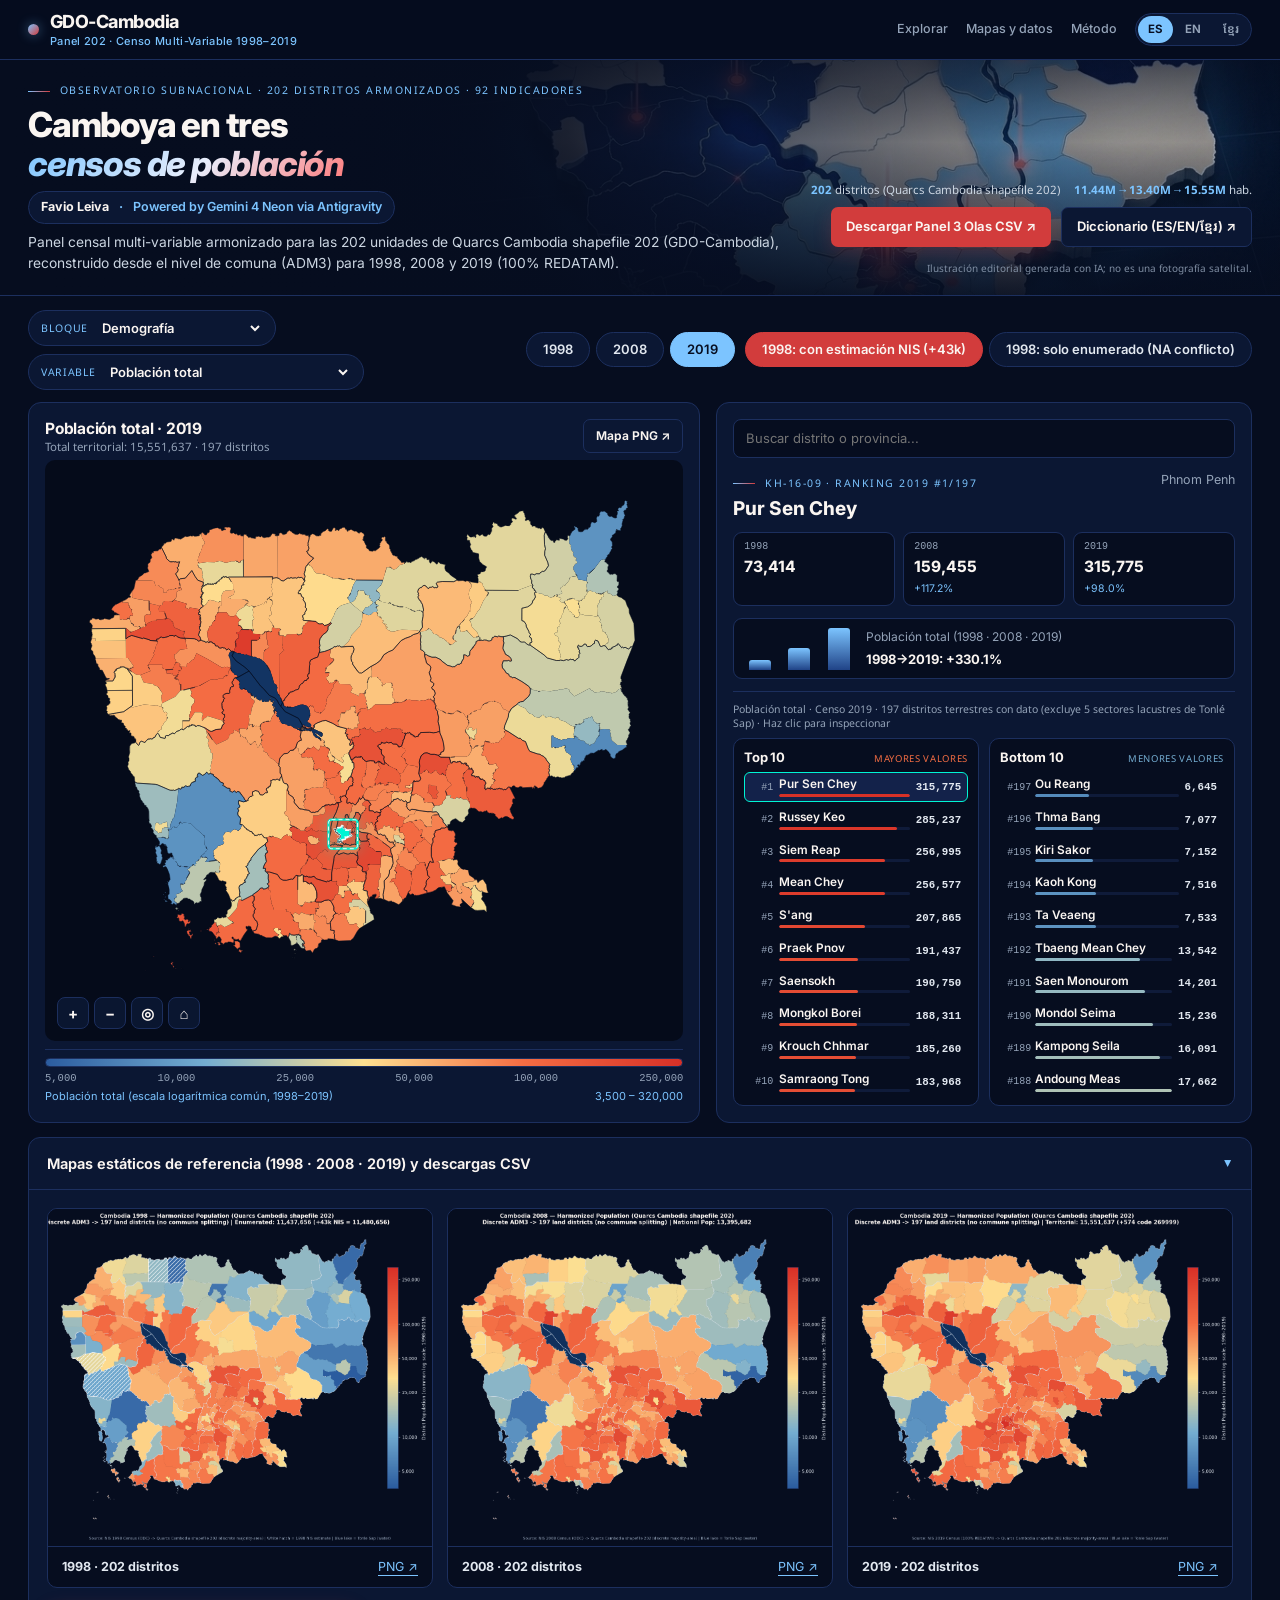
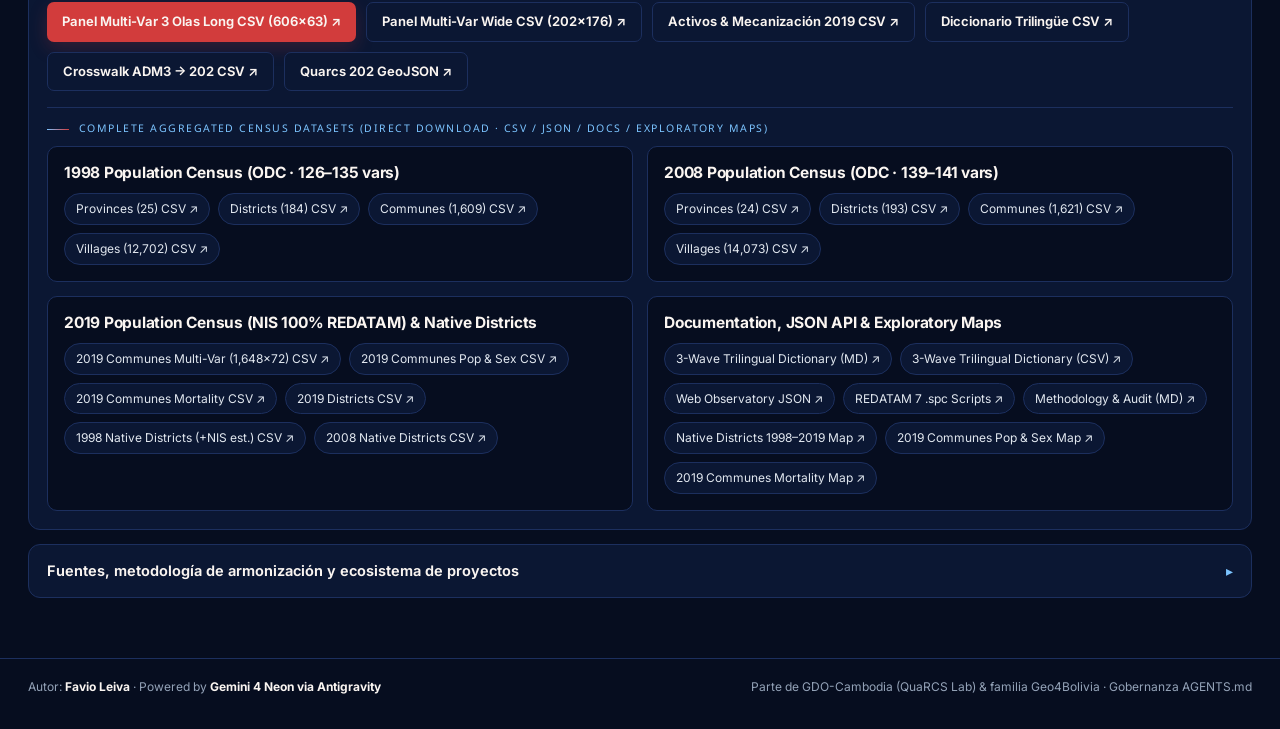
==== commit 6deaa5df: "v4: Audited 92-indicator trilingual observatory, MoEYS 6-3-3-4 mean years of schooling, sewerage san" ====
--- a/index.html
+++ b/index.html
@@ -191,7 +191,7 @@
 
 <header class="hero">
   <div class="hero-left">
-    <div class="eyebrow"><i></i><span data-i18n="eyebrow">Observatorio Subnacional · 202 distritos armonizados · 69 indicadores</span></div>
+    <div class="eyebrow"><i></i><span data-i18n="eyebrow">Observatorio Subnacional · 202 distritos armonizados · 92 indicadores</span></div>
     <h1 data-i18n="heroTitle">Camboya en tres<br><em>censos de población</em></h1>
     <div class="hero-author" data-i18n="heroAuthor"><strong>Favio Leiva</strong><span class="sep">·</span><span class="pow">Powered by Gemini 4 Neon via Antigravity</span></div>
     <p class="hero-lead" data-i18n="heroLead">Panel censal multi-variable armonizado para las 202 unidades de Quarcs Cambodia shapefile 202 (GDO-Cambodia), reconstruido desde el nivel de comuna (ADM3) para 1998, 2008 y 2019 (100% REDATAM).</p>
@@ -392,6 +392,7 @@
               <a class="proj-pill" href="docs/VARIABLE_DICTIONARY_3WAVE_PANEL202.md" target="_blank">3-Wave Trilingual Dictionary (MD) ↗</a>
               <a class="proj-pill" href="docs/VARIABLE_DICTIONARY_3WAVE_PANEL202.csv" download>3-Wave Trilingual Dictionary (CSV) ↗</a>
               <a class="proj-pill" href="data/panel202_multivar_web.json" target="_blank">Web Observatory JSON ↗</a>
+              <a class="proj-pill" href="docs/redatam_spc/README.md" target="_blank">REDATAM 7 .spc Scripts ↗</a>
               <a class="proj-pill" href="docs/METHODOLOGY.md" target="_blank">Methodology &amp; Audit (MD) ↗</a>
               <a class="proj-pill" href="maps/cambodia_district_population_1998_2008_2019.html" target="_blank">Native Districts 1998–2019 Map ↗</a>
               <a class="proj-pill" href="maps/cambodia_commune_pop_sex_2019.html" target="_blank">2019 Communes Pop &amp; Sex Map ↗</a>
@@ -428,6 +429,10 @@
             <li><strong>Geometría base (Quarcs Cambodia shapefile 202):</strong> <a href="https://github.com/quarcs-lab/geo4cambodia" target="_blank" rel="noopener">QuaRCS Lab / GDO-Cambodia ↗</a>.</li>
             <li><strong>Nota histórica conflicto 1998 (+43,000):</strong> <a href="https://nis.gov.kh/wp-content/uploads/2025/09/General-Population-Census1998.pdf" target="_blank" rel="noopener">NIS 1998 Final Results</a>, <a href="https://nis.gov.kh/nis/census2008/GPC2008_Report_ENG.pdf" target="_blank" rel="noopener">NIS 2008 National Report</a> y <a href="https://international.ipums.org/international-action/variables/GEO2_KH1998" target="_blank" rel="noopener">IPUMS GEO2_KH1998</a> (solo referencia documental).</li>
           </ul>
+        </div>
+        <div class="method-card wide">
+          <h3 data-i18n="mLimTitle">5. Limitaciones por acceso pendiente a microdatos REDATAM (1998 y 2008)</h3>
+          <p data-i18n="mLimBody">Mientras que los indicadores de 2019 provienen directamente del censo 100% REDATAM (con scripts <code>.spc</code> replicables en <code>docs/redatam_spc/</code>), los censos de 1998 y 2008 se reconstruyen a partir de tablas comunales agregadas públicas (ODC) porque aún estamos gestionando el acceso institucional a los microdatos REDATAM de 1998 y 2008. Esto explica por qué ciertos indicadores clave —como años promedio de escolaridad (MoEYS 6–3–3–4), educación superior, desagüe conectado a red pública (alcantarillado), tenencia de vivienda y discapacidad— comienzan en 2008, por qué la mortalidad de 1998 (IMR/CMR) y 2019 (tasa bruta) no están presentes en 2008, y por qué el ajuste de hogares regulares en tamaño promedio del hogar solo puede aplicarse exactamente en 2019.</p>
         </div>
         <div class="method-card wide">
           <h3 data-i18n="m5Title">5. Ecosistema de proyectos y autoría</h3>
@@ -465,7 +470,7 @@
   es: {
     brandSub: "Panel 202 · Censo Multi-Variable 1998–2019",
     navExplore: "Explorar", navRefs: "Mapas y datos", navMethod: "Método",
-    eyebrow: "Observatorio Subnacional · 202 distritos armonizados · 69 indicadores",
+    eyebrow: "Observatorio Subnacional · 202 distritos armonizados · 92 indicadores",
     heroTitle: "Camboya en tres<br><em>censos de población</em>",
     heroAuthor: "<strong>Favio Leiva</strong><span class='sep'>·</span><span class='pow'>Powered by Gemini 4 Neon via Antigravity</span>",
     heroLead: "Panel censal multi-variable armonizado para las 202 unidades de Quarcs Cambodia shapefile 202 (GDO-Cambodia), reconstruido desde el nivel de comuna (ADM3) para 1998, 2008 y 2019 (100% REDATAM).",
@@ -504,13 +509,15 @@
     estBadge: "Incluye estimación oficial NIS 1998 (+{n} hab. por exclusión de conflicto)",
     naLabel: "Sin dato", waterLabel: "Tonlé Sap (Cuerpo de agua)",
     scaleLog: "escala logarítmica común", scaleLin: "escala lineal común",
-    trajLbl: "Trayectoria ({w})", only2019: "Solo Censo 2019", only9808: "Solo 1998 · 2008",
+    trajLbl: "Trayectoria ({w})", only2019: "Solo Censo 2019", only1998: "Solo Censo 1998", only9808: "Solo 1998 · 2008", only0819: "2008 · 2019 (sin microdata 1998)",
+    mLimTitle: "5. Limitaciones por acceso pendiente a microdatos REDATAM (1998 y 2008)",
+    mLimBody: "Mientras que 2019 proviene del censo 100% REDATAM (con scripts <code>.spc</code> replicables en <code>docs/redatam_spc/</code>), 1998 y 2008 provienen de tablas comunales agregadas públicas porque aún estamos gestionando el acceso a los microdatos REDATAM de 1998 y 2008. Por eso indicadores como años promedio de escolaridad (MoEYS 6–3–3–4), educación superior, desagüe conectado a red pública, tenencia y discapacidad solo cubren 2008–2019, y la mortalidad de 1998 (IMR/CMR) no tiene equivalente en 2008.",
     covWarn: "Cobertura módulo 1998: {p}%"
   },
   en: {
     brandSub: "Panel 202 · Multi-Variable Census 1998–2019",
     navExplore: "Explore", navRefs: "Maps & Data", navMethod: "Method",
-    eyebrow: "Subnational Observatory · 202 harmonized districts · 69 indicators",
+    eyebrow: "Subnational Observatory · 202 harmonized districts · 92 indicators",
     heroTitle: "Cambodia in three<br><em>population censuses</em>",
     heroAuthor: "<strong>Favio Leiva</strong><span class='sep'>·</span><span class='pow'>Powered by Gemini 4 Neon via Antigravity</span>",
     heroLead: "Harmonized multi-variable census panel across all 202 units of Quarcs Cambodia shapefile 202 (GDO-Cambodia), reconstructed from commune level (ADM3) for 1998, 2008, and 2019 (100% REDATAM).",
@@ -549,13 +556,15 @@
     estBadge: "Includes official 1998 NIS estimate (+{n} conflict-excluded)",
     naLabel: "No data", waterLabel: "Tonlé Sap (Water body)",
     scaleLog: "common log scale", scaleLin: "common linear scale",
-    trajLbl: "Trajectory ({w})", only2019: "2019 Census only", only9808: "1998 · 2008 only",
+    trajLbl: "Trajectory ({w})", only2019: "2019 Census only", only1998: "1998 Census only", only9808: "1998 · 2008 only", only0819: "2008 · 2019 (no 1998 microdata)",
+    mLimTitle: "5. Limitations from pending REDATAM microdata access (1998 & 2008)",
+    mLimBody: "While 2019 is computed directly from the 100% REDATAM census (with reproducible <code>.spc</code> scripts in <code>docs/redatam_spc/</code>), 1998 and 2008 rely on public aggregated commune tables because institutional access to the 1998 and 2008 REDATAM microdata is still being pursued. This explains why mean years of schooling (MoEYS 6–3–3–4), higher education, public sewerage connection, housing tenure, and disability start in 2008, why 2008 lacks mortality, and why regular-household-only population denominators for average household size are exact only in 2019.",
     covWarn: "1998 module coverage: {p}%"
   },
   km: {
     brandSub: "បន្ទះ ២០២ · ទិន្នន័យជំរឿនពហុអថេរ ១៩៩៨–២០១៩",
     navExplore: "រុករក", navRefs: "ផែនទី និងទិន្នន័យ", navMethod: "វិធីសាស្ត្រ",
-    eyebrow: "ស្ថានីយ៍អង្កេតថ្នាក់ក្រោមជាតិ · ស្រុក/ខណ្ឌ ២០២ · សូចនាករ ៦៩",
+    eyebrow: "ស្ថានីយ៍អង្កេតថ្នាក់ក្រោមជាតិ · ស្រុក/ខណ្ឌ ២០២ · សូចនាករ 92",
     heroTitle: "កម្ពុជាក្នុងជំរឿន<br><em>ប្រជាជនទាំងបីលើក</em>",
     heroAuthor: "<strong>Favio Leiva</strong><span class='sep'>·</span><span class='pow'>Powered by Gemini 4 Neon via Antigravity</span>",
     heroLead: "បន្ទះទិន្នន័យជំរឿនពហុអថេរសម្រាប់ស្រុក/ក្រុង/ខណ្ឌចំនួន ២០២ នៃ Quarcs Cambodia shapefile 202 (GDO-Cambodia) ដោយផ្អែកលើទិន្នន័យថ្នាក់ឃុំ/សង្កាត់ (ADM3) ឆ្នាំ ១៩៩៨, ២០០៨ និង ២០១៩ (100% REDATAM)។",
@@ -594,7 +603,9 @@
     estBadge: "រួមបញ្ចូលការប៉ាន់ស្មាន NIS ១៩៩៨ (+{n} នាក់ តំបន់ជម្លោះ)",
     naLabel: "គ្មានទិន្នន័យ", waterLabel: "បឹងទន្លេសាប (ផ្ទៃទឹក)",
     scaleLog: "មាត្រដ្ឋានលោការីតរួម", scaleLin: "មាត្រដ្ឋានលីនេអ៊ែររួម",
-    trajLbl: "និន្នាការ ({w})", only2019: "ជំរឿនឆ្នាំ ២០១៩ តែប៉ុណ្ណោះ", only9808: "១៩៩៨ · ២០០៨ តែប៉ុណ្ណោះ",
+    trajLbl: "និន្នាការ ({w})", only2019: "ជំរឿនឆ្នាំ ២០១៩ តែប៉ុណ្ណោះ", only1998: "ជំរឿនឆ្នាំ ១៩៩៨ តែប៉ុណ្ណោះ", only9808: "១៩៩៨ · ២០០៨ តែប៉ុណ្ណោះ", only0819: "២០០៨ · ២០១៩ (គ្មាន microdata ១៩៩៨)",
+    mLimTitle: "៥. ដែនកំណត់ដោយសារមិនទាន់មានសិទ្ធិចូលប្រើ microdata REDATAM (១៩៩៨ និង ២០០៨)",
+    mLimBody: "ទិន្នន័យឆ្នាំ ២០១៩ ត្រូវបានគណនាដោយផ្ទាល់ពីជំរឿន 100% REDATAM (មានស្គ្រីប <code>.spc</code> ក្នុង <code>docs/redatam_spc/</code>) ចំណែកឆ្នាំ ១៩៩៨ និង ២០០៨ ពឹងផ្អែកលើតារាងសរុបសាធារណៈ ដោយសារយើងកំពុងស្នើសុំសិទ្ធិចូលប្រើ microdata REDATAM ឆ្នាំ ១៩៩៨ និង ២០០៨។ ហេតុនេះសូចនាករដូចជាមធ្យមភាគឆ្នាំសិក្សា ឧត្តមសិក្សា បណ្តាញលូសាធារណៈ និងពិការភាព ចាប់ផ្តើមពីឆ្នាំ ២០០៨។",
     covWarn: "វិសាលភាពទិន្នន័យ ១៩៩៨៖ {p}%"
   }
 };
@@ -713,6 +724,12 @@
     nisWrap.style.display = "none";
     if (meta.years.length === 1 && meta.years[0] === 2019) {
       waveBadge.textContent = t.only2019;
+      waveBadge.style.display = "inline-flex";
+    } else if (meta.years.length === 1 && meta.years[0] === 1998) {
+      waveBadge.textContent = t.only1998;
+      waveBadge.style.display = "inline-flex";
+    } else if (meta.years.length === 2 && meta.years[0] === 2008) {
+      waveBadge.textContent = t.only0819;
       waveBadge.style.display = "inline-flex";
     } else if (meta.years.length === 2) {
       waveBadge.textContent = t.only9808;
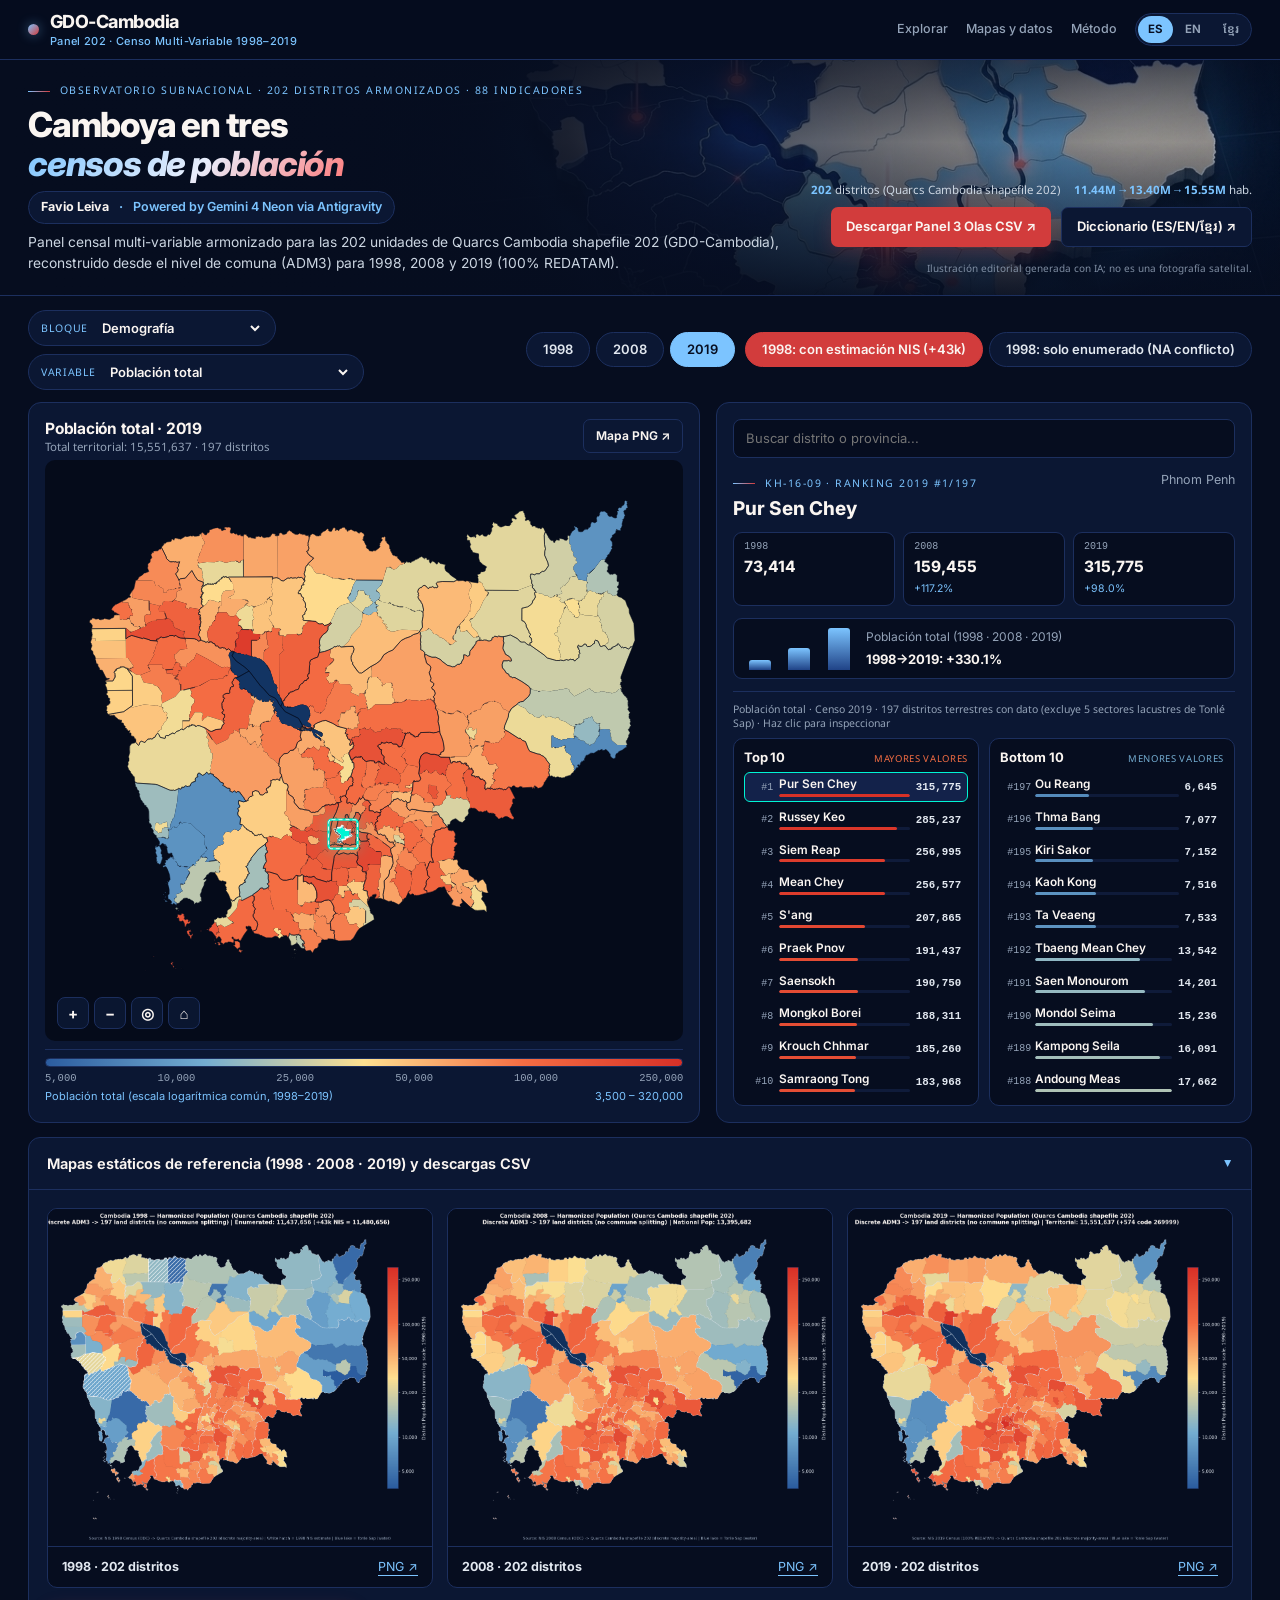
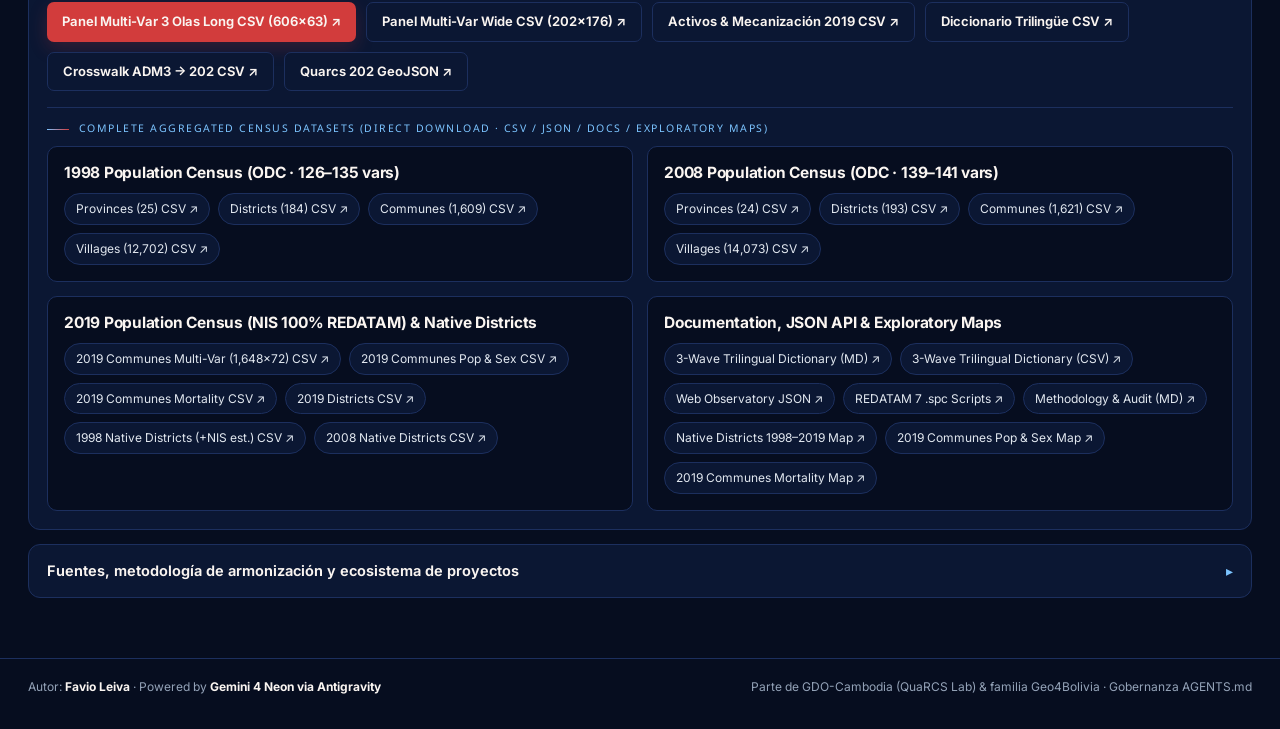
==== commit 24f970c4: "v4.2: Final approved v4 release (88 audited indicators, 0 empty maps, log-zero color fix)" ====
--- a/index.html
+++ b/index.html
@@ -191,7 +191,7 @@
 
 <header class="hero">
   <div class="hero-left">
-    <div class="eyebrow"><i></i><span data-i18n="eyebrow">Observatorio Subnacional · 202 distritos armonizados · 92 indicadores</span></div>
+    <div class="eyebrow"><i></i><span data-i18n="eyebrow">Observatorio Subnacional · 202 distritos armonizados · 88 indicadores</span></div>
     <h1 data-i18n="heroTitle">Camboya en tres<br><em>censos de población</em></h1>
     <div class="hero-author" data-i18n="heroAuthor"><strong>Favio Leiva</strong><span class="sep">·</span><span class="pow">Powered by Gemini 4 Neon via Antigravity</span></div>
     <p class="hero-lead" data-i18n="heroLead">Panel censal multi-variable armonizado para las 202 unidades de Quarcs Cambodia shapefile 202 (GDO-Cambodia), reconstruido desde el nivel de comuna (ADM3) para 1998, 2008 y 2019 (100% REDATAM).</p>
@@ -470,7 +470,7 @@
   es: {
     brandSub: "Panel 202 · Censo Multi-Variable 1998–2019",
     navExplore: "Explorar", navRefs: "Mapas y datos", navMethod: "Método",
-    eyebrow: "Observatorio Subnacional · 202 distritos armonizados · 92 indicadores",
+    eyebrow: "Observatorio Subnacional · 202 distritos armonizados · 88 indicadores",
     heroTitle: "Camboya en tres<br><em>censos de población</em>",
     heroAuthor: "<strong>Favio Leiva</strong><span class='sep'>·</span><span class='pow'>Powered by Gemini 4 Neon via Antigravity</span>",
     heroLead: "Panel censal multi-variable armonizado para las 202 unidades de Quarcs Cambodia shapefile 202 (GDO-Cambodia), reconstruido desde el nivel de comuna (ADM3) para 1998, 2008 y 2019 (100% REDATAM).",
@@ -517,7 +517,7 @@
   en: {
     brandSub: "Panel 202 · Multi-Variable Census 1998–2019",
     navExplore: "Explore", navRefs: "Maps & Data", navMethod: "Method",
-    eyebrow: "Subnational Observatory · 202 harmonized districts · 92 indicators",
+    eyebrow: "Subnational Observatory · 202 harmonized districts · 88 indicators",
     heroTitle: "Cambodia in three<br><em>population censuses</em>",
     heroAuthor: "<strong>Favio Leiva</strong><span class='sep'>·</span><span class='pow'>Powered by Gemini 4 Neon via Antigravity</span>",
     heroLead: "Harmonized multi-variable census panel across all 202 units of Quarcs Cambodia shapefile 202 (GDO-Cambodia), reconstructed from commune level (ADM3) for 1998, 2008, and 2019 (100% REDATAM).",
@@ -564,7 +564,7 @@
   km: {
     brandSub: "បន្ទះ ២០២ · ទិន្នន័យជំរឿនពហុអថេរ ១៩៩៨–២០១៩",
     navExplore: "រុករក", navRefs: "ផែនទី និងទិន្នន័យ", navMethod: "វិធីសាស្ត្រ",
-    eyebrow: "ស្ថានីយ៍អង្កេតថ្នាក់ក្រោមជាតិ · ស្រុក/ខណ្ឌ ២០២ · សូចនាករ 92",
+    eyebrow: "ស្ថានីយ៍អង្កេតថ្នាក់ក្រោមជាតិ · ស្រុក/ខណ្ឌ ២០២ · សូចនាករ 88",
     heroTitle: "កម្ពុជាក្នុងជំរឿន<br><em>ប្រជាជនទាំងបីលើក</em>",
     heroAuthor: "<strong>Favio Leiva</strong><span class='sep'>·</span><span class='pow'>Powered by Gemini 4 Neon via Antigravity</span>",
     heroLead: "បន្ទះទិន្នន័យជំរឿនពហុអថេរសម្រាប់ស្រុក/ក្រុង/ខណ្ឌចំនួន ២០២ នៃ Quarcs Cambodia shapefile 202 (GDO-Cambodia) ដោយផ្អែកលើទិន្នន័យថ្នាក់ឃុំ/សង្កាត់ (ADM3) ឆ្នាំ ១៩៩៨, ២០០៨ និង ២០១៩ (100% REDATAM)។",
@@ -665,7 +665,7 @@
   if (val === null || val === undefined) return "#1e293b";
   let t;
   if (meta.scale === "log") {
-    if (val <= 0) return "#1e293b";
+    if (val <= 0) return "rgb(43,92,159)";
     const lmin = Math.log10(Math.max(1, meta.min));
     const lmax = Math.log10(Math.max(meta.min + 1, meta.max));
     t = Math.max(0, Math.min(1, (Math.log10(val) - lmin) / (lmax - lmin)));
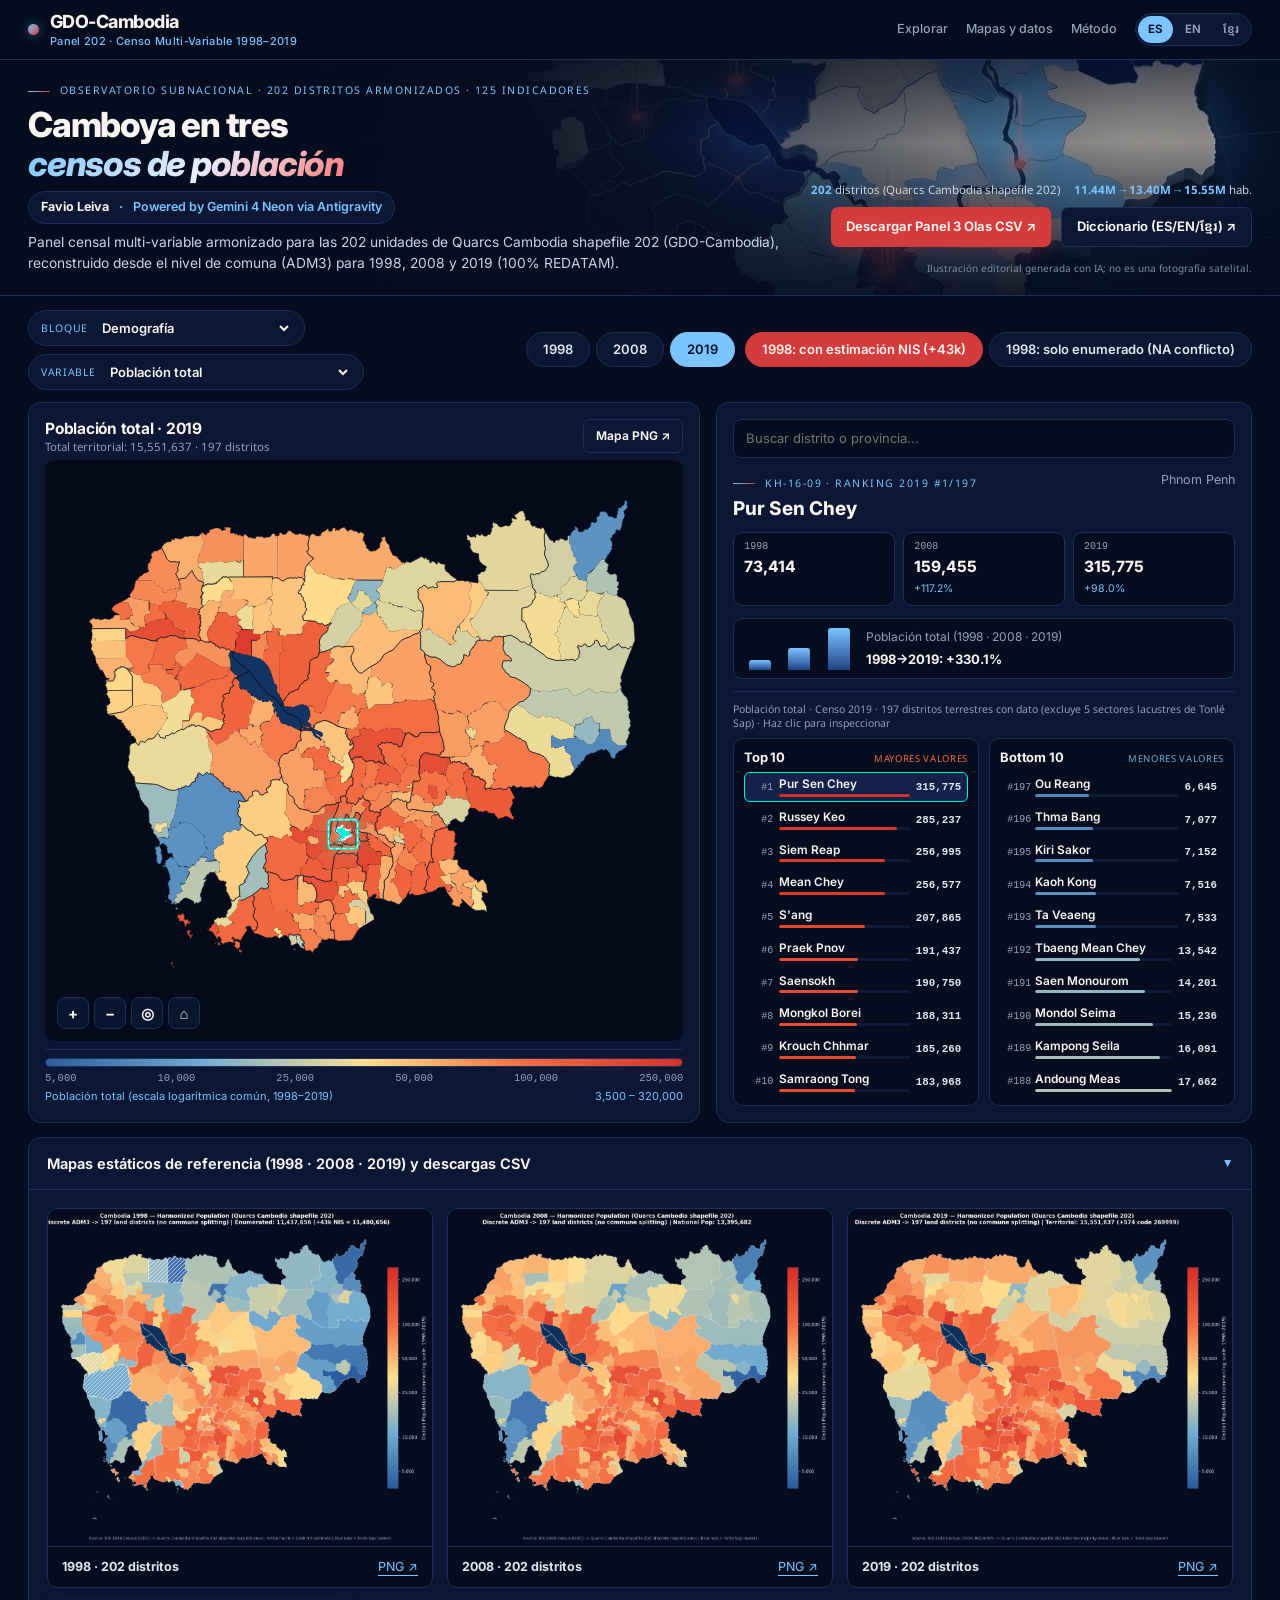
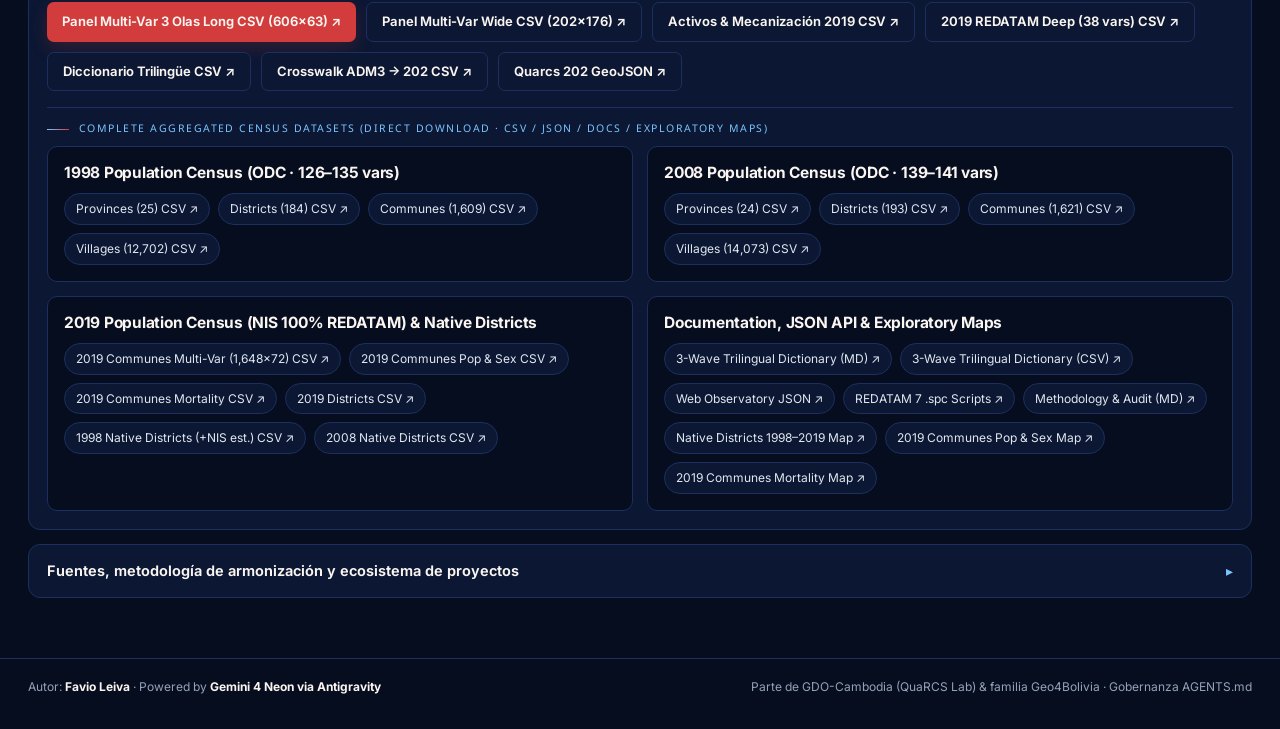
==== commit 04bad77d: "v5: 125 audited trilingual indicators (14 blocks), 37 deep 2019 REDATAM indicators, 8 reproducible ." ====
--- a/index.html
+++ b/index.html
@@ -191,7 +191,7 @@
 
 <header class="hero">
   <div class="hero-left">
-    <div class="eyebrow"><i></i><span data-i18n="eyebrow">Observatorio Subnacional · 202 distritos armonizados · 88 indicadores</span></div>
+    <div class="eyebrow"><i></i><span data-i18n="eyebrow">Observatorio Subnacional · 202 distritos armonizados · 125 indicadores</span></div>
     <h1 data-i18n="heroTitle">Camboya en tres<br><em>censos de población</em></h1>
     <div class="hero-author" data-i18n="heroAuthor"><strong>Favio Leiva</strong><span class="sep">·</span><span class="pow">Powered by Gemini 4 Neon via Antigravity</span></div>
     <p class="hero-lead" data-i18n="heroLead">Panel censal multi-variable armonizado para las 202 unidades de Quarcs Cambodia shapefile 202 (GDO-Cambodia), reconstruido desde el nivel de comuna (ADM3) para 1998, 2008 y 2019 (100% REDATAM).</p>
@@ -350,6 +350,7 @@
         <a class="button primary" href="data/harmonized_panel202/panel202_multivar_1998_2008_2019_long.csv" download data-i18n="dlMultiLong">Panel Multi-Var 3 Olas Long CSV (606×63) ↗</a>
         <a class="button secondary" href="data/harmonized_panel202/panel202_multivar_1998_2008_2019_wide.csv" download data-i18n="dlMultiWide">Panel Multi-Var Wide CSV (202×176) ↗</a>
         <a class="button secondary" href="data/harmonized_panel202/panel202_assets_agromech_2019.csv" download data-i18n="dlAssets">Activos &amp; Mecanización 2019 CSV ↗</a>
+        <a class="button secondary" href="data/harmonized_panel202/panel202_2019_deep_indicators.csv" download>2019 REDATAM Deep (38 vars) CSV ↗</a>
         <a class="button secondary" href="docs/VARIABLE_DICTIONARY_3WAVE_PANEL202.csv" download data-i18n="dlDictCsv">Diccionario Trilingüe CSV ↗</a>
         <a class="button secondary" href="data/harmonized_panel202/crosswalk_communes_to_quarcs202_discrete.csv" download data-i18n="dlCw">Crosswalk ADM3 → 202 CSV ↗</a>
         <a class="button secondary" href="data/boundaries/district.geojson" download>Quarcs 202 GeoJSON ↗</a>
@@ -470,7 +471,7 @@
   es: {
     brandSub: "Panel 202 · Censo Multi-Variable 1998–2019",
     navExplore: "Explorar", navRefs: "Mapas y datos", navMethod: "Método",
-    eyebrow: "Observatorio Subnacional · 202 distritos armonizados · 88 indicadores",
+    eyebrow: "Observatorio Subnacional · 202 distritos armonizados · 125 indicadores",
     heroTitle: "Camboya en tres<br><em>censos de población</em>",
     heroAuthor: "<strong>Favio Leiva</strong><span class='sep'>·</span><span class='pow'>Powered by Gemini 4 Neon via Antigravity</span>",
     heroLead: "Panel censal multi-variable armonizado para las 202 unidades de Quarcs Cambodia shapefile 202 (GDO-Cambodia), reconstruido desde el nivel de comuna (ADM3) para 1998, 2008 y 2019 (100% REDATAM).",
@@ -517,7 +518,7 @@
   en: {
     brandSub: "Panel 202 · Multi-Variable Census 1998–2019",
     navExplore: "Explore", navRefs: "Maps & Data", navMethod: "Method",
-    eyebrow: "Subnational Observatory · 202 harmonized districts · 88 indicators",
+    eyebrow: "Subnational Observatory · 202 harmonized districts · 125 indicators",
     heroTitle: "Cambodia in three<br><em>population censuses</em>",
     heroAuthor: "<strong>Favio Leiva</strong><span class='sep'>·</span><span class='pow'>Powered by Gemini 4 Neon via Antigravity</span>",
     heroLead: "Harmonized multi-variable census panel across all 202 units of Quarcs Cambodia shapefile 202 (GDO-Cambodia), reconstructed from commune level (ADM3) for 1998, 2008, and 2019 (100% REDATAM).",
@@ -564,7 +565,7 @@
   km: {
     brandSub: "បន្ទះ ២០២ · ទិន្នន័យជំរឿនពហុអថេរ ១៩៩៨–២០១៩",
     navExplore: "រុករក", navRefs: "ផែនទី និងទិន្នន័យ", navMethod: "វិធីសាស្ត្រ",
-    eyebrow: "ស្ថានីយ៍អង្កេតថ្នាក់ក្រោមជាតិ · ស្រុក/ខណ្ឌ ២០២ · សូចនាករ 88",
+    eyebrow: "ស្ថានីយ៍អង្កេតថ្នាក់ក្រោមជាតិ · ស្រុក/ខណ្ឌ ២០២ · សូចនាករ 125",
     heroTitle: "កម្ពុជាក្នុងជំរឿន<br><em>ប្រជាជនទាំងបីលើក</em>",
     heroAuthor: "<strong>Favio Leiva</strong><span class='sep'>·</span><span class='pow'>Powered by Gemini 4 Neon via Antigravity</span>",
     heroLead: "បន្ទះទិន្នន័យជំរឿនពហុអថេរសម្រាប់ស្រុក/ក្រុង/ខណ្ឌចំនួន ២០២ នៃ Quarcs Cambodia shapefile 202 (GDO-Cambodia) ដោយផ្អែកលើទិន្នន័យថ្នាក់ឃុំ/សង្កាត់ (ADM3) ឆ្នាំ ១៩៩៨, ២០០៨ និង ២០១៩ (100% REDATAM)។",
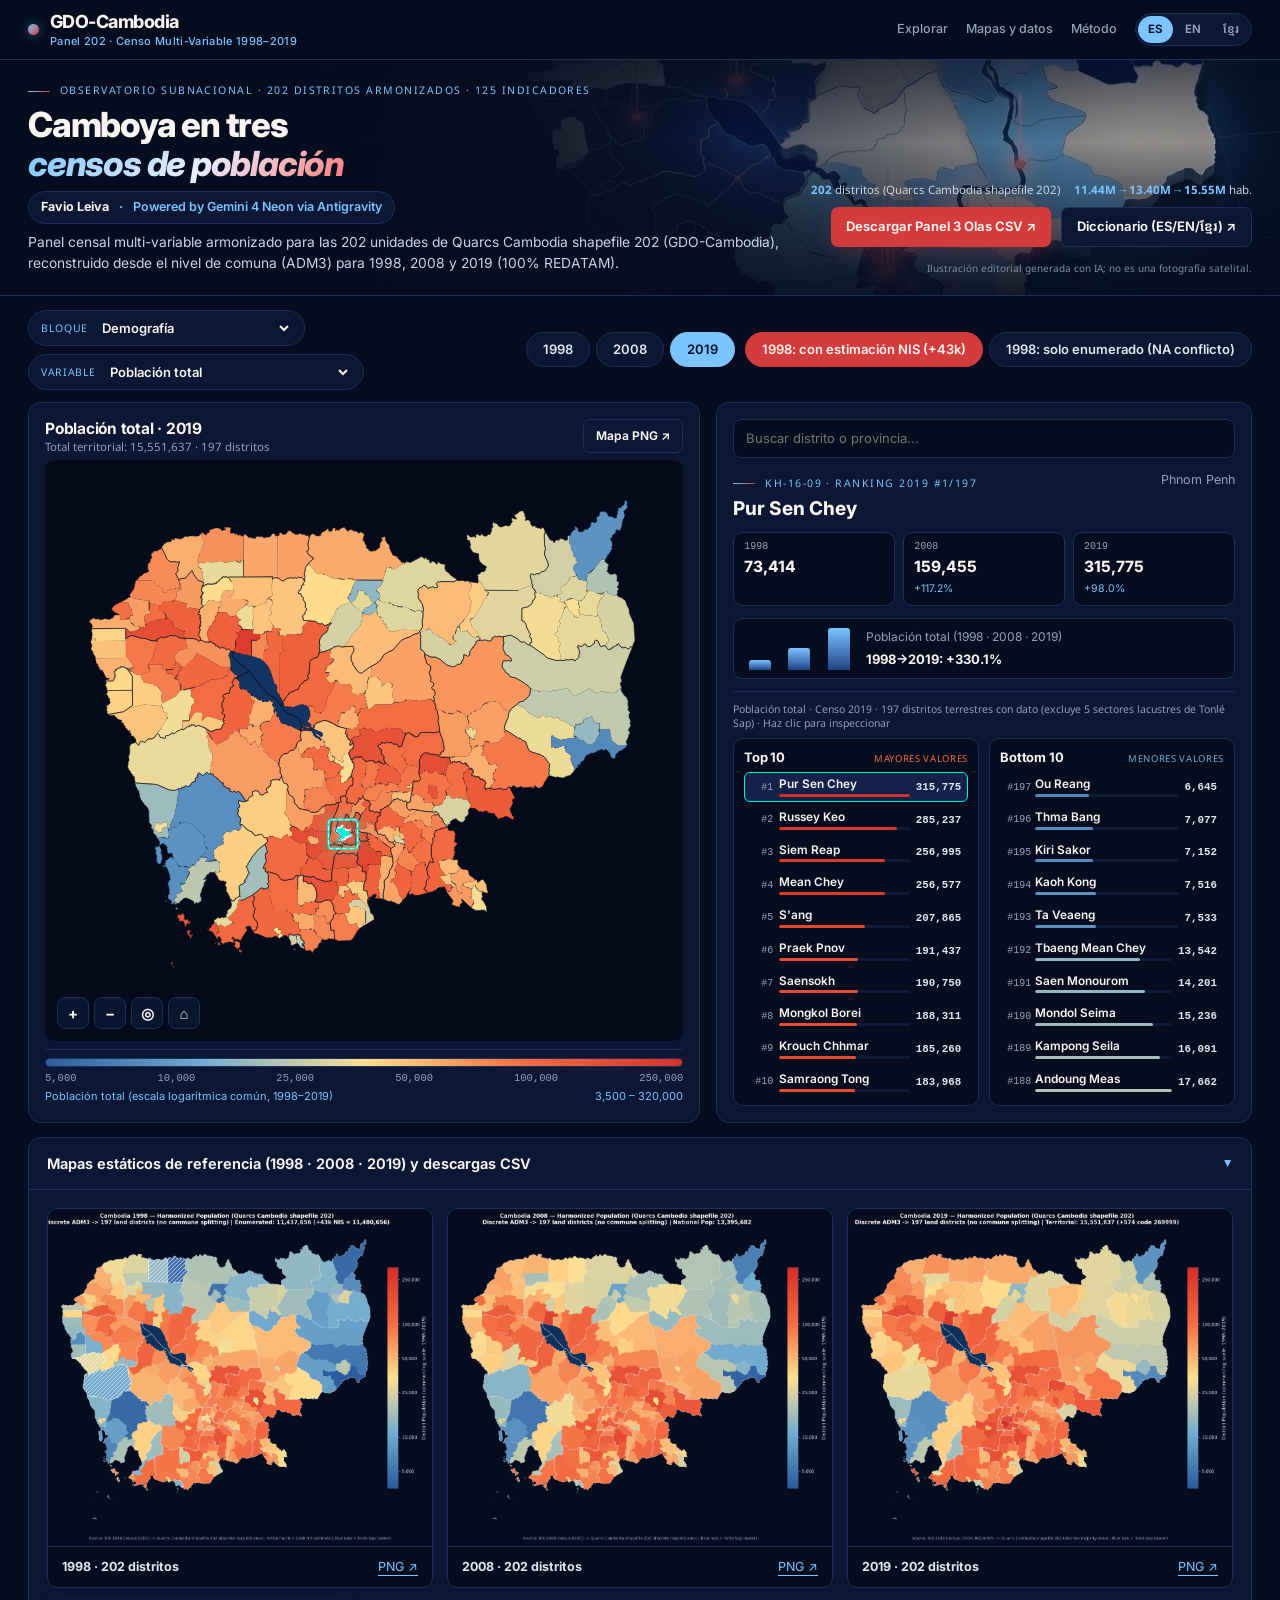
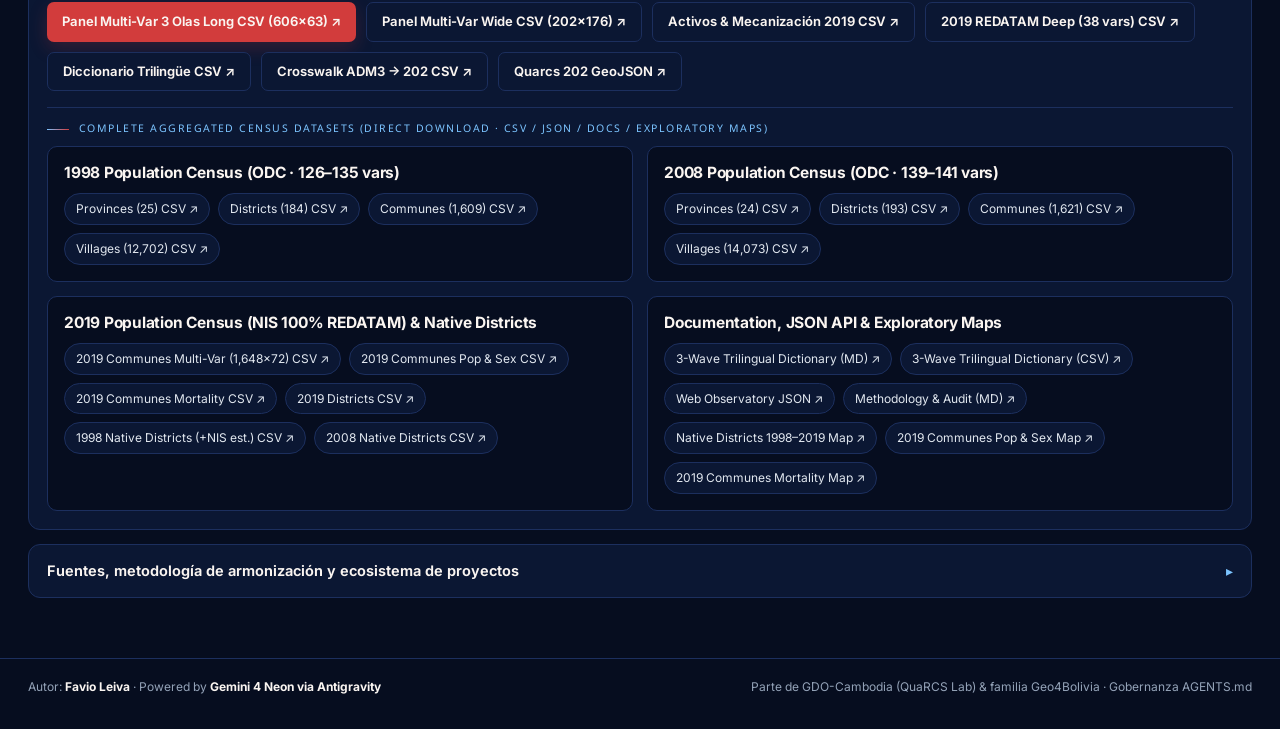
==== commit e6f8cdee: "Remove untested REDATAM .spc scripts; document Python CSPro/.dat streaming provenance" ====
--- a/index.html
+++ b/index.html
@@ -393,7 +393,6 @@
               <a class="proj-pill" href="docs/VARIABLE_DICTIONARY_3WAVE_PANEL202.md" target="_blank">3-Wave Trilingual Dictionary (MD) ↗</a>
               <a class="proj-pill" href="docs/VARIABLE_DICTIONARY_3WAVE_PANEL202.csv" download>3-Wave Trilingual Dictionary (CSV) ↗</a>
               <a class="proj-pill" href="data/panel202_multivar_web.json" target="_blank">Web Observatory JSON ↗</a>
-              <a class="proj-pill" href="docs/redatam_spc/README.md" target="_blank">REDATAM 7 .spc Scripts ↗</a>
               <a class="proj-pill" href="docs/METHODOLOGY.md" target="_blank">Methodology &amp; Audit (MD) ↗</a>
               <a class="proj-pill" href="maps/cambodia_district_population_1998_2008_2019.html" target="_blank">Native Districts 1998–2019 Map ↗</a>
               <a class="proj-pill" href="maps/cambodia_commune_pop_sex_2019.html" target="_blank">2019 Communes Pop &amp; Sex Map ↗</a>
@@ -433,7 +432,7 @@
         </div>
         <div class="method-card wide">
           <h3 data-i18n="mLimTitle">5. Limitaciones por acceso pendiente a microdatos REDATAM (1998 y 2008)</h3>
-          <p data-i18n="mLimBody">Mientras que los indicadores de 2019 provienen directamente del censo 100% REDATAM (con scripts <code>.spc</code> replicables en <code>docs/redatam_spc/</code>), los censos de 1998 y 2008 se reconstruyen a partir de tablas comunales agregadas públicas (ODC) porque aún estamos gestionando el acceso institucional a los microdatos REDATAM de 1998 y 2008. Esto explica por qué ciertos indicadores clave —como años promedio de escolaridad (MoEYS 6–3–3–4), educación superior, desagüe conectado a red pública (alcantarillado), tenencia de vivienda y discapacidad— comienzan en 2008, por qué la mortalidad de 1998 (IMR/CMR) y 2019 (tasa bruta) no están presentes en 2008, y por qué el ajuste de hogares regulares en tamaño promedio del hogar solo puede aplicarse exactamente en 2019.</p>
+          <p data-i18n="mLimBody">Mientras que los indicadores de 2019 provienen directamente del censo 100% REDATAM (agregado en Python streaming sobre el archivo `.dat` y `Camb.dcf`), los censos de 1998 y 2008 se reconstruyen a partir de tablas comunales agregadas públicas (ODC) porque aún estamos gestionando el acceso institucional a los microdatos REDATAM de 1998 y 2008. Esto explica por qué ciertos indicadores clave —como años promedio de escolaridad (MoEYS 6–3–3–4), educación superior, desagüe conectado a red pública (alcantarillado), tenencia de vivienda y discapacidad— comienzan en 2008, por qué la mortalidad de 1998 (IMR/CMR) y 2019 (tasa bruta) no están presentes en 2008, y por qué el ajuste de hogares regulares en tamaño promedio del hogar solo puede aplicarse exactamente en 2019.</p>
         </div>
         <div class="method-card wide">
           <h3 data-i18n="m5Title">5. Ecosistema de proyectos y autoría</h3>
@@ -512,7 +511,7 @@
     scaleLog: "escala logarítmica común", scaleLin: "escala lineal común",
     trajLbl: "Trayectoria ({w})", only2019: "Solo Censo 2019", only1998: "Solo Censo 1998", only9808: "Solo 1998 · 2008", only0819: "2008 · 2019 (sin microdata 1998)",
     mLimTitle: "5. Limitaciones por acceso pendiente a microdatos REDATAM (1998 y 2008)",
-    mLimBody: "Mientras que 2019 proviene del censo 100% REDATAM (con scripts <code>.spc</code> replicables en <code>docs/redatam_spc/</code>), 1998 y 2008 provienen de tablas comunales agregadas públicas porque aún estamos gestionando el acceso a los microdatos REDATAM de 1998 y 2008. Por eso indicadores como años promedio de escolaridad (MoEYS 6–3–3–4), educación superior, desagüe conectado a red pública, tenencia y discapacidad solo cubren 2008–2019, y la mortalidad de 1998 (IMR/CMR) no tiene equivalente en 2008.",
+    mLimBody: "Mientras que 2019 proviene del censo 100% REDATAM (agregado en Python streaming sobre el archivo `.dat` y `Camb.dcf`), 1998 y 2008 provienen de tablas comunales agregadas públicas porque aún estamos gestionando el acceso a los microdatos REDATAM de 1998 y 2008. Por eso indicadores como años promedio de escolaridad (MoEYS 6–3–3–4), educación superior, desagüe conectado a red pública, tenencia y discapacidad solo cubren 2008–2019, y la mortalidad de 1998 (IMR/CMR) no tiene equivalente en 2008.",
     covWarn: "Cobertura módulo 1998: {p}%"
   },
   en: {
@@ -559,7 +558,7 @@
     scaleLog: "common log scale", scaleLin: "common linear scale",
     trajLbl: "Trajectory ({w})", only2019: "2019 Census only", only1998: "1998 Census only", only9808: "1998 · 2008 only", only0819: "2008 · 2019 (no 1998 microdata)",
     mLimTitle: "5. Limitations from pending REDATAM microdata access (1998 & 2008)",
-    mLimBody: "While 2019 is computed directly from the 100% REDATAM census (with reproducible <code>.spc</code> scripts in <code>docs/redatam_spc/</code>), 1998 and 2008 rely on public aggregated commune tables because institutional access to the 1998 and 2008 REDATAM microdata is still being pursued. This explains why mean years of schooling (MoEYS 6–3–3–4), higher education, public sewerage connection, housing tenure, and disability start in 2008, why 2008 lacks mortality, and why regular-household-only population denominators for average household size are exact only in 2019.",
+    mLimBody: "While 2019 is computed directly from the 100% REDATAM census (aggregated via Python streaming on the CSPro `.dat` and `Camb.dcf`), 1998 and 2008 rely on public aggregated commune tables because institutional access to the 1998 and 2008 REDATAM microdata is still being pursued. This explains why mean years of schooling (MoEYS 6–3–3–4), higher education, public sewerage connection, housing tenure, and disability start in 2008, why 2008 lacks mortality, and why regular-household-only population denominators for average household size are exact only in 2019.",
     covWarn: "1998 module coverage: {p}%"
   },
   km: {
@@ -606,7 +605,7 @@
     scaleLog: "មាត្រដ្ឋានលោការីតរួម", scaleLin: "មាត្រដ្ឋានលីនេអ៊ែររួម",
     trajLbl: "និន្នាការ ({w})", only2019: "ជំរឿនឆ្នាំ ២០១៩ តែប៉ុណ្ណោះ", only1998: "ជំរឿនឆ្នាំ ១៩៩៨ តែប៉ុណ្ណោះ", only9808: "១៩៩៨ · ២០០៨ តែប៉ុណ្ណោះ", only0819: "២០០៨ · ២០១៩ (គ្មាន microdata ១៩៩៨)",
     mLimTitle: "៥. ដែនកំណត់ដោយសារមិនទាន់មានសិទ្ធិចូលប្រើ microdata REDATAM (១៩៩៨ និង ២០០៨)",
-    mLimBody: "ទិន្នន័យឆ្នាំ ២០១៩ ត្រូវបានគណនាដោយផ្ទាល់ពីជំរឿន 100% REDATAM (មានស្គ្រីប <code>.spc</code> ក្នុង <code>docs/redatam_spc/</code>) ចំណែកឆ្នាំ ១៩៩៨ និង ២០០៨ ពឹងផ្អែកលើតារាងសរុបសាធារណៈ ដោយសារយើងកំពុងស្នើសុំសិទ្ធិចូលប្រើ microdata REDATAM ឆ្នាំ ១៩៩៨ និង ២០០៨។ ហេតុនេះសូចនាករដូចជាមធ្យមភាគឆ្នាំសិក្សា ឧត្តមសិក្សា បណ្តាញលូសាធារណៈ និងពិការភាព ចាប់ផ្តើមពីឆ្នាំ ២០០៨។",
+    mLimBody: "ទិន្នន័យឆ្នាំ ២០១៩ ត្រូវបានគណនាដោយផ្ទាល់ពីជំរឿន 100% REDATAM (គណនាតាម Python streaming លើឯកសារ `.dat` និង `Camb.dcf`) ចំណែកឆ្នាំ ១៩៩៨ និង ២០០៨ ពឹងផ្អែកលើតារាងសរុបសាធារណៈ ដោយសារយើងកំពុងស្នើសុំសិទ្ធិចូលប្រើ microdata REDATAM ឆ្នាំ ១៩៩៨ និង ២០០៨។ ហេតុនេះសូចនាករដូចជាមធ្យមភាគឆ្នាំសិក្សា ឧត្តមសិក្សា បណ្តាញលូសាធារណៈ និងពិការភាព ចាប់ផ្តើមពីឆ្នាំ ២០០៨។",
     covWarn: "វិសាលភាពទិន្នន័យ ១៩៩៨៖ {p}%"
   }
 };
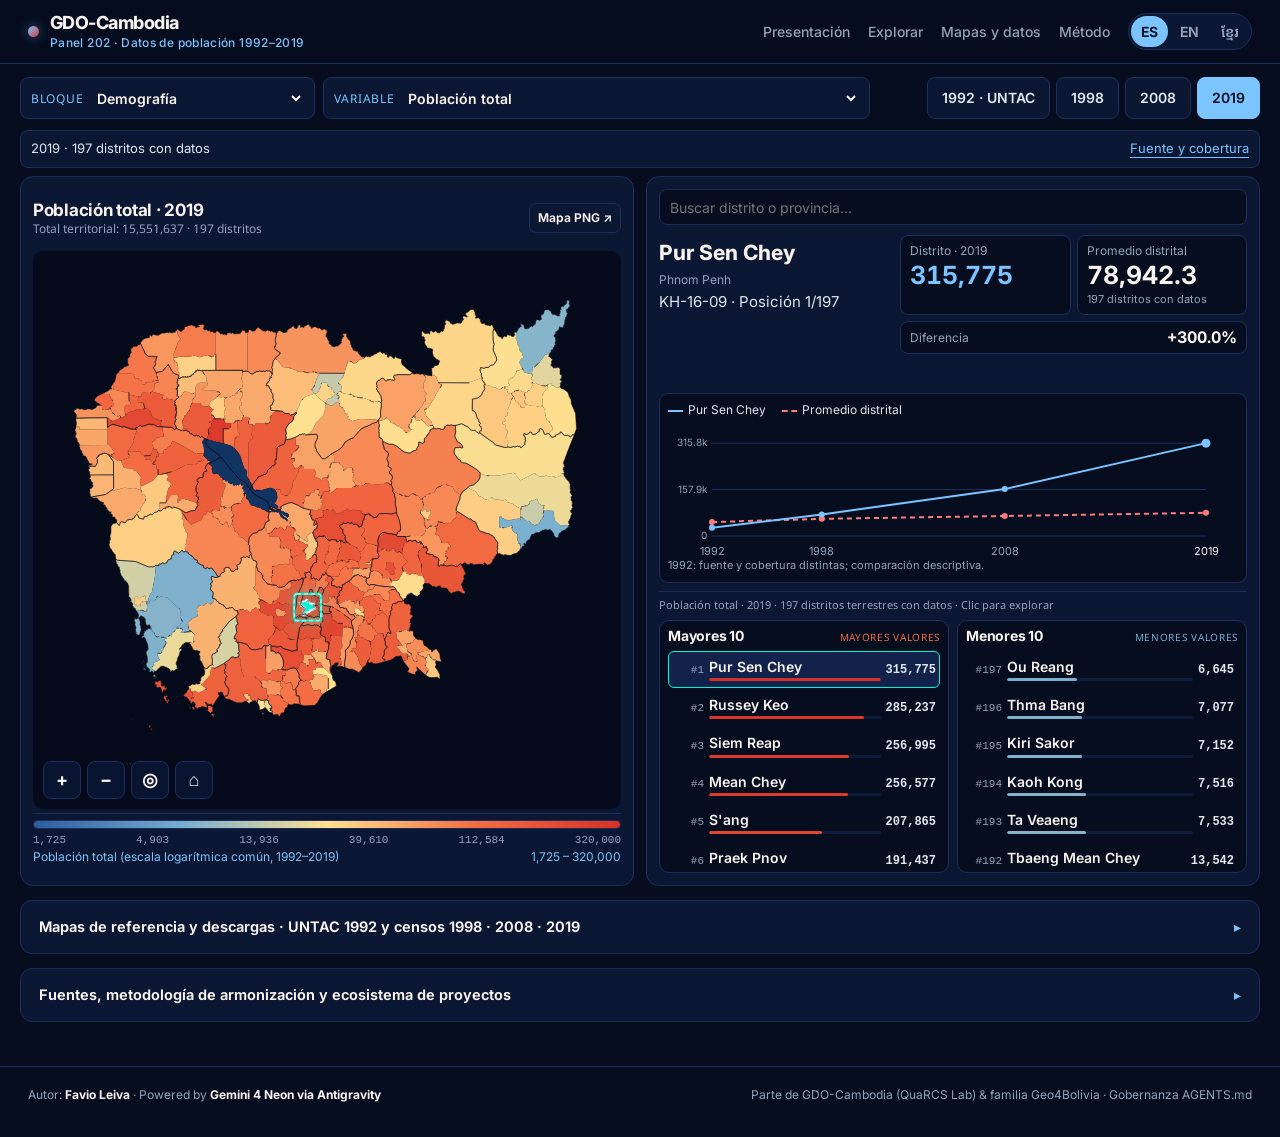
==== commit 27b0d1a9: "Update dashboard: UNTAC 1992, historical overlays, Khmer names and average comparison" ====
--- a/index.html
+++ b/index.html
@@ -5,7 +5,7 @@
 <meta name="viewport" content="width=device-width,initial-scale=1">
 <meta name="author" content="Favio Leiva">
 <meta name="theme-color" content="#060d1f">
-<title>GDO-Cambodia · Panel 202 (1998–2019) · Multi-Variable Observatory · Favio Leiva</title>
+<title>GDO-Cambodia · Panel 202 (1992–2019) · Multi-Variable Observatory · Favio Leiva</title>
 <link rel="preconnect" href="https://fonts.googleapis.com">
 <link rel="preconnect" href="https://fonts.gstatic.com" crossorigin>
 <link href="https://fonts.googleapis.com/css2?family=Inter:wght@300;400;500;600;700;800&family=Noto+Sans+Khmer:wght@400;500;600;700&display=swap" rel="stylesheet">
@@ -169,13 +169,25 @@
 .tooltip{position:fixed;pointer-events:none;z-index:50;background:#060d1ff5;border:1px solid var(--sky);border-radius:8px;padding:8px 11px;font-size:12.5px;color:var(--cream);box-shadow:0 8px 24px #000a;display:none;max-width:290px}
 @media(max-width:1100px){.explore-grid{grid-template-columns:1fr}.ranking-pair{grid-template-columns:repeat(2,1fr)}}
 @media(max-width:760px){.ranking-pair,.gallery,.method-grid{grid-template-columns:1fr}.topbar,.hero,main,footer{padding-inline:16px}.sel-group select{max-width:220px}}
+
+[hidden]{display:none!important}
+.source92-notice{margin:0 0 18px;padding:16px 20px;border:1px solid #92713a;border-left:4px solid #e9b86c;border-radius:10px;background:#1d2230;font-size:14px;line-height:1.6}
+.source92-notice strong{color:#f4ce96;font-size:16px}
+.source92-notice p{margin:6px 0}
+.stat-grid.four-years{grid-template-columns:repeat(2,minmax(0,1fr))}
+.stat-grid .lbl{font-size:12px}.stat-grid .sub{font-size:12px}
+.traj-bars.four-years{grid-template-columns:repeat(4,1fr)}
+#comparison92Note{font-size:12px;color:#f4ce96;line-height:1.5}
+#source1992{scroll-margin-top:110px}
+@media(max-width:600px){.stat-grid{grid-template-columns:repeat(2,minmax(0,1fr))}.source92-notice{padding:12px}.topbar{flex-wrap:wrap}}
 </style>
+<link rel="stylesheet" href="assets/contract14/workspace.css">
 </head>
 <body>
 <nav class="topbar">
   <a class="brand" href="#">
     <span class="brand-dot"></span>
-    <span>GDO-Cambodia<span data-i18n="brandSub">Panel 202 · Censo Multi-Variable 1998–2019</span></span>
+    <span>GDO-Cambodia<span data-i18n="brandSub">Panel 202 · Datos de población 1992–2019</span></span>
   </a>
   <div class="navright">
     <a href="#explore" data-i18n="navExplore">Explorar</a>
@@ -192,9 +204,9 @@
 <header class="hero">
   <div class="hero-left">
     <div class="eyebrow"><i></i><span data-i18n="eyebrow">Observatorio Subnacional · 202 distritos armonizados · 125 indicadores</span></div>
-    <h1 data-i18n="heroTitle">Camboya en tres<br><em>censos de población</em></h1>
+    <h1 data-i18n="heroTitle">Camboya: población<br><em>1992–2019</em></h1>
     <div class="hero-author" data-i18n="heroAuthor"><strong>Favio Leiva</strong><span class="sep">·</span><span class="pow">Powered by Gemini 4 Neon via Antigravity</span></div>
-    <p class="hero-lead" data-i18n="heroLead">Panel censal multi-variable armonizado para las 202 unidades de Quarcs Cambodia shapefile 202 (GDO-Cambodia), reconstruido desde el nivel de comuna (ADM3) para 1998, 2008 y 2019 (100% REDATAM).</p>
+    <p class="hero-lead" data-i18n="heroLead">Tres censos de población (1998, 2008 y 2019) y una fuente histórica distinta: datos administrativos de UNTAC de 1992 para planificación electoral. Armonizados a 202 unidades QuaRCS; 1992 no es un censo de población.</p>
   </div>
   <div class="hero-right">
     <div class="ribbon-inline">
@@ -222,7 +234,8 @@
           <select id="varSelect" aria-label="Census variable"></select>
         </div>
       </div>
-      <div class="years" role="group" aria-label="Census year">
+      <div class="years" role="group" aria-label="Observation year">
+        <button data-year="1992" aria-pressed="false">1992 · UNTAC</button>
         <button data-year="1998" aria-pressed="false">1998</button>
         <button data-year="2008" aria-pressed="false">2008</button>
         <button data-year="2019" aria-pressed="true">2019</button>
@@ -234,6 +247,12 @@
       <div id="waveBadge" class="wave-pill" style="display:none"></div>
     </div>
 
+    <aside id="source92Notice" class="source92-notice" hidden aria-live="polite">
+      <strong data-i18n="source92Title"></strong>
+      <p data-i18n="source92Short"></p>
+      <p data-i18n="coverage92"></p>
+      <a href="#source1992" data-i18n="source92Link"></a>
+    </aside>
     <div class="explore-grid">
       <div class="panel-card">
         <div class="map-header">
@@ -288,6 +307,7 @@
           <div id="inspBadge"></div>
 
           <div class="stat-grid">
+            <div class="stat-box" id="stat92"><div class="lbl" data-i18n="historical92">1992 · UNTAC</div><div class="val" id="v92">—</div><div class="sub" id="s92"></div></div>
             <div class="stat-box"><div class="lbl">1998</div><div class="val" id="v98">—</div><div class="sub" id="s98"></div></div>
             <div class="stat-box"><div class="lbl">2008</div><div class="val" id="v08">—</div><div class="sub" id="s08"></div></div>
             <div class="stat-box"><div class="lbl">2019</div><div class="val" id="v19">—</div><div class="sub" id="s19"></div></div>
@@ -296,6 +316,7 @@
 
         <div class="traj-inline">
           <div class="traj-bars">
+            <div class="traj-col" id="col92"><div class="traj-bar" id="b92" style="height:0"></div></div>
             <div class="traj-col"><div class="traj-bar" id="b98" style="height:20%"></div></div>
             <div class="traj-col"><div class="traj-bar" id="b08" style="height:50%"></div></div>
             <div class="traj-col"><div class="traj-bar" id="b19" style="height:90%"></div></div>
@@ -303,6 +324,7 @@
           <div class="traj-meta">
             <span id="trajTitle">Trayectoria (1998 · 2008 · 2019)</span>
             <strong id="inspGrowth">—</strong>
+            <span id="comparison92Note" data-i18n="comparison92" hidden></span>
           </div>
         </div>
 
@@ -329,11 +351,15 @@
     </div>
   </section>
 
-  <details class="drawer" id="references" open>
-    <summary data-i18n="refSummary">Mapas estáticos de referencia (1998 · 2008 · 2019) y descargas CSV</summary>
+  <details class="drawer" id="references">
+    <summary data-i18n="refSummary">Mapas de referencia y descargas · UNTAC 1992 y censos 1998 · 2008 · 2019</summary>
     <div class="drawer-body">
       <div class="gallery">
         <div class="ref-card">
+          <a href="assets/1992/cambodia1992_harmonized_quarcs_map.png" target="_blank"><img loading="lazy" src="assets/1992/cambodia1992_harmonized_quarcs_map.png" alt="UNTAC 1992: population and sex ratio, two reference panels"></a>
+          <div class="cap"><strong data-i18n="cap92"></strong><a href="assets/1992/cambodia1992_harmonized_quarcs_map.png" download>PNG</a></div>
+        </div>
+        <div class="ref-card">
           <a href="population_1998.png" target="_blank"><img src="population_1998.png" alt="Cambodia 1998 harmonized population"></a>
           <div class="cap"><strong data-i18n="cap98">1998 · 202 distritos</strong><a href="population_1998.png" download>PNG ↗</a></div>
         </div>
@@ -347,6 +373,8 @@
         </div>
       </div>
       <div class="downloads-row">
+        <a class="button secondary" href="data/census_1992/cambodia1992_harmonized_quarcs_district.csv" download data-i18n="dl92"></a>
+        <a class="button secondary" href="assets/1992/cambodia_sex_ratio_evolution_1992_2019.png" download data-i18n="dlEvolution92"></a>
         <a class="button primary" href="data/harmonized_panel202/panel202_multivar_1998_2008_2019_long.csv" download data-i18n="dlMultiLong">Panel Multi-Var 3 Olas Long CSV (606×63) ↗</a>
         <a class="button secondary" href="data/harmonized_panel202/panel202_multivar_1998_2008_2019_wide.csv" download data-i18n="dlMultiWide">Panel Multi-Var Wide CSV (202×176) ↗</a>
         <a class="button secondary" href="data/harmonized_panel202/panel202_assets_agromech_2019.csv" download data-i18n="dlAssets">Activos &amp; Mecanización 2019 CSV ↗</a>
@@ -408,6 +436,13 @@
     <summary data-i18n="methSummary">Fuentes, metodología de armonización y ecosistema de proyectos</summary>
     <div class="drawer-body">
       <div class="method-grid">
+        <article class="method-card" id="source1992">
+          <h3 data-i18n="source92Title"></h3>
+          <p data-i18n="source92Body"></p>
+          <p>Aschmoneit, Walter &amp; Thoma, Jochen (1995). <cite>Village Population Statistics of Cambodia: The UNTAC Electoral Data of 1992 processed for Development Planning</cite>. Phnom Penh. pp. IV–V, XII.</p>
+          <a href="https://www.academia.edu/68662673/Village_population_statistics_of_Cambodia_the_UNTAC_electoral_data_of_1992_processed_for_development_planning" target="_blank" rel="noopener" data-i18n="source92Read"></a>
+        </article>
+
         <div class="method-card">
           <h3 data-i18n="m1Title">1. Crosswalk métrico discreto ADM3 → Quarcs Cambodia shapefile 202</h3>
           <p data-i18n="m1Body">Las comunas nativas de 1998 (1,609), 2008 (1,621) y 2019 (1,633 polígonos ADM3 + resolución por distrito padre de las 31 comunas territoriales sin polígono en khm_adm3_un) se proyectan a UTM Zona 48N (EPSG:32648) y se intersectan con Quarcs Cambodia shapefile 202. Cada comuna se asigna íntegramente (100%, sin partir comunas) al único distrito terrestre donde tiene mayor porcentaje de área, garantizando conteos enteros exactos y dejando los 5 sectores lacustres de Tonlé Sap en NA (cuerpo de agua).</p>
@@ -435,7 +470,7 @@
           <p data-i18n="mLimBody">Mientras que los indicadores de 2019 provienen directamente del censo 100% REDATAM (agregado en Python streaming sobre el archivo `.dat` y `Camb.dcf`), los censos de 1998 y 2008 se reconstruyen a partir de tablas comunales agregadas públicas (ODC) porque aún estamos gestionando el acceso institucional a los microdatos REDATAM de 1998 y 2008. Esto explica por qué ciertos indicadores clave —como años promedio de escolaridad (MoEYS 6–3–3–4), educación superior, desagüe conectado a red pública (alcantarillado), tenencia de vivienda y discapacidad— comienzan en 2008, por qué la mortalidad de 1998 (IMR/CMR) y 2019 (tasa bruta) no están presentes en 2008, y por qué el ajuste de hogares regulares en tamaño promedio del hogar solo puede aplicarse exactamente en 2019.</p>
         </div>
         <div class="method-card wide">
-          <h3 data-i18n="m5Title">5. Ecosistema de proyectos y autoría</h3>
+          <h3 data-i18n="m5Title">6. Ecosistema de proyectos y autoría</h3>
           <p data-i18n="m5Body">Este observatorio forma parte de la iniciativa <strong>Geo4Cambodia / GDO-Cambodia</strong> y sigue la arquitectura de observatorios subnacionales reproducibles desarrollados por <strong>Favio Leiva</strong> (con gobernanza contractual <code>AGENTS.md</code>), en diálogo con el repositorio abierto de QuaRCS Lab (Carlos Mendez) y los observatorios hermanos de Bolivia.</p>
           <div class="proj-links">
             <a class="proj-pill" href="https://quarcs-lab.github.io/geo4cambodia/" target="_blank" rel="noopener">GDO-Cambodia (QuaRCS Lab) ↗</a>
@@ -496,7 +531,7 @@
     m3Body: "Los indicadores de 2019 se agregan en streaming directo desde la base 100% REDATAM del NIS (19,147,696 registros, 15,552,211 habitantes; cero microdatos publicados) usando el diccionario oficial Camb.dcf. Se mapean 15,551,637 habitantes territoriales (99.996%); los 574 restantes corresponden al código institucional no territorial 269999.",
     m4Title: "4. Fuentes exactas de datos y mapas",
     m4List: "<li><strong>Censo 1998 (CSV y shapefiles):</strong> <a href='https://data.opendevelopmentcambodia.net/dataset/census-1998' target='_blank' rel='noopener'>Open Development Cambodia — Census 1998 ↗</a>.</li><li><strong>Censo 2008 (CSV y shapefiles):</strong> <a href='https://data.opendevelopmentcambodia.net/en/dataset/census-2008' target='_blank' rel='noopener'>Open Development Cambodia — Census 2008 ↗</a>.</li><li><strong>Censo 2019 (100% REDATAM y shapefiles):</strong> <a href='https://nis.gov.kh/en/statistical-table/' target='_blank' rel='noopener'>National Institute of Statistics (NIS Cambodia) — REDATAM 2019 ↗</a>.</li><li><strong>Geometría base (Quarcs Cambodia shapefile 202):</strong> <a href='https://github.com/quarcs-lab/geo4cambodia' target='_blank' rel='noopener'>QuaRCS Lab / GDO-Cambodia ↗</a>.</li><li><strong>Nota histórica conflicto 1998 (+43,000):</strong> <a href='https://nis.gov.kh/wp-content/uploads/2025/09/General-Population-Census1998.pdf' target='_blank' rel='noopener'>NIS 1998 Final Results</a>, <a href='https://nis.gov.kh/nis/census2008/GPC2008_Report_ENG.pdf' target='_blank' rel='noopener'>NIS 2008 National Report</a> y <a href='https://international.ipums.org/international-action/variables/GEO2_KH1998' target='_blank' rel='noopener'>IPUMS GEO2_KH1998</a> (solo referencia documental).</li>",
-    m5Title: "5. Ecosistema de proyectos y autoría",
+    m5Title: "6. Ecosistema de proyectos y autoría",
     m5Body: "Este observatorio forma parte de la iniciativa <strong>Geo4Cambodia / GDO-Cambodia</strong> y sigue la arquitectura de observatorios subnacionales reproducibles desarrollados por <strong>Favio Leiva</strong> (con gobernanza contractual <code>AGENTS.md</code>), en diálogo con el repositorio abierto de QuaRCS Lab (Carlos Mendez) y los observatorios hermanos de Bolivia.",
     footAuthor: "Autor: <strong>Favio Leiva</strong> · Powered by <strong>Gemini 4 Neon via Antigravity</strong>",
     footNote: "Parte de GDO-Cambodia (QuaRCS Lab) &amp; familia Geo4Bolivia · Gobernanza AGENTS.md",
@@ -543,7 +578,7 @@
     m3Body: "All 2019 indicators are streamed directly from the 100% NIS REDATAM census (19,147,696 records, 15,552,211 inhabitants; zero individual microdata published) using the official Camb.dcf dictionary. Territorial population mapped totals 15,551,637 (99.996%); 574 belong to non-territorial code 269999.",
     m4Title: "4. Exact data & shapefile sources",
     m4List: "<li><strong>1998 Census (CSVs &amp; shapefiles):</strong> <a href='https://data.opendevelopmentcambodia.net/dataset/census-1998' target='_blank' rel='noopener'>Open Development Cambodia — Census 1998 ↗</a>.</li><li><strong>2008 Census (CSVs &amp; shapefiles):</strong> <a href='https://data.opendevelopmentcambodia.net/en/dataset/census-2008' target='_blank' rel='noopener'>Open Development Cambodia — Census 2008 ↗</a>.</li><li><strong>2019 Census (100% REDATAM &amp; shapefiles):</strong> <a href='https://nis.gov.kh/en/statistical-table/' target='_blank' rel='noopener'>National Institute of Statistics (NIS Cambodia) — REDATAM 2019 ↗</a>.</li><li><strong>Reference geometry (Quarcs Cambodia shapefile 202):</strong> <a href='https://github.com/quarcs-lab/geo4cambodia' target='_blank' rel='noopener'>QuaRCS Lab / GDO-Cambodia ↗</a>.</li><li><strong>Historical documentation on 1998 conflict exclusion (+43,000):</strong> <a href='https://nis.gov.kh/wp-content/uploads/2025/09/General-Population-Census1998.pdf' target='_blank' rel='noopener'>NIS 1998 Final Results</a>, <a href='https://nis.gov.kh/nis/census2008/GPC2008_Report_ENG.pdf' target='_blank' rel='noopener'>NIS 2008 National Report</a>, and <a href='https://international.ipums.org/international-action/variables/GEO2_KH1998' target='_blank' rel='noopener'>IPUMS GEO2_KH1998</a> (documentation only).</li>",
-    m5Title: "5. Project ecosystem & authorship",
+    m5Title: "6. Project ecosystem & authorship",
     m5Body: "This observatory belongs to the <strong>Geo4Cambodia / GDO-Cambodia</strong> initiative and follows the reproducible subnational observatory architecture developed by <strong>Favio Leiva</strong> (under <code>AGENTS.md</code> contractual governance), connected to QuaRCS Lab's open repository (Carlos Mendez) and the sister Bolivia observatories.",
     footAuthor: "Author: <strong>Favio Leiva</strong> · Powered by <strong>Gemini 4 Neon via Antigravity</strong>",
     footNote: "Part of GDO-Cambodia (QuaRCS Lab) &amp; Geo4Bolivia family · AGENTS.md governance",
@@ -590,7 +625,7 @@
     m3Body: "សូចនាករឆ្នាំ ២០១៩ ត្រូវបានគណនាដោយផ្ទាល់ពីមូលដ្ឋានទិន្នន័យ ១០០% REDATAM របស់ NIS (១៩,១៤៧,៦៩៦ កំណត់ត្រា; ១៥,៥៥២,២១១ នាក់; មិនបង្ហាញទិន្នន័យបុគ្គលទេ)។ ប្រជាជនតាមដែនដី ១៥,៥៥១,៦៣៧ នាក់ (៩៩.៩៩៦%) ត្រូវបានបញ្ចូលក្នុងស្រុកទាំង ២០២។",
     m4Title: "៤. ប្រភពទិន្នន័យ និងផែនទីពិតប្រាកដ",
     m4List: "<li><strong>ជំរឿនឆ្នាំ ១៩៩៨ (CSV និង shapefiles)៖</strong> <a href='https://data.opendevelopmentcambodia.net/dataset/census-1998' target='_blank' rel='noopener'>Open Development Cambodia — Census 1998 ↗</a>។</li><li><strong>ជំរឿនឆ្នាំ ២០០៨ (CSV និង shapefiles)៖</strong> <a href='https://data.opendevelopmentcambodia.net/en/dataset/census-2008' target='_blank' rel='noopener'>Open Development Cambodia — Census 2008 ↗</a>។</li><li><strong>ជំរឿនឆ្នាំ ២០១៩ (100% REDATAM និង shapefiles)៖</strong> <a href='https://nis.gov.kh/en/statistical-table/' target='_blank' rel='noopener'>វិទ្យាស្ថានជាតិស្ថិតិ (NIS Cambodia) — REDATAM 2019 ↗</a>។</li><li><strong>ព្រំប្រទល់យោង (Quarcs Cambodia shapefile 202)៖</strong> <a href='https://github.com/quarcs-lab/geo4cambodia' target='_blank' rel='noopener'>QuaRCS Lab / GDO-Cambodia ↗</a>។</li>",
-    m5Title: "៥. ប្រព័ន្ធគម្រោង និងអ្នកនិពន្ធ",
+    m5Title: "៦. ប្រព័ន្ធគម្រោង និងអ្នកនិពន្ធ",
     m5Body: "ស្ថានីយ៍អង្កេតនេះជាផ្នែកមួយនៃគម្រោង <strong>Geo4Cambodia / GDO-Cambodia</strong> ដែលបង្កើតឡើងដោយ <strong>Favio Leiva</strong> ក្រោមអភិបាលកិច្ចកិច្ចសន្យា <code>AGENTS.md</code> ដោយភ្ជាប់ជាមួយ QuaRCS Lab (Carlos Mendez) និងស្ថានីយ៍អង្កេត Geo4Bolivia។",
     footAuthor: "អ្នកនិពន្ធ៖ <strong>Favio Leiva</strong> · ដំណើរការដោយ <strong>Gemini 4 Neon via Antigravity</strong>",
     footNote: "ផ្នែកមួយនៃ GDO-Cambodia (QuaRCS Lab) និងគ្រួសារ Geo4Bolivia · អភិបាលកិច្ច AGENTS.md",
@@ -610,6 +645,89 @@
   }
 };
 
+
+const HISTORICAL_I18N = {
+  "es": {
+    "brandSub": "Panel 202 · Datos de población 1992–2019",
+    "heroTitle": "Camboya: población<br><em>1992–2019</em>",
+    "heroLead": "Tres censos de población (1998, 2008 y 2019) y una fuente histórica distinta: datos administrativos de UNTAC de 1992 para planificación electoral. Armonizados a 202 unidades QuaRCS; 1992 no es un censo de población.",
+    "source92Title": "1992 · Fuente administrativa UNTAC, no un censo",
+    "source92Short": "Datos recopilados por la Unidad de Planificación Electoral Avanzada (AEPU) de UNTAC en 1992 y publicados por Aschmoneit y Thoma (1995). Cobertura y método distintos de los censos posteriores.",
+    "source92Body": "La AEPU de la Autoridad Provisional de las Naciones Unidas en Camboya (UNTAC) reunió información de las administraciones provinciales, distritales, comunales y de aldeas en 1992 para planificación electoral. Aschmoneit y Thoma la publicaron en 1995. No es un censo de población ni un recuento exclusivamente de electores: las tablas distinguen población total, mujeres y personas de 18 años o más. Las fechas y cifras varían entre niveles administrativos; la introducción documenta inconsistencias y localidades bajo control de los Jemeres Rojos. Aquí se reutiliza la armonización histórica aceptada, sin imputar datos faltantes. Las comparaciones con 1998–2019 son descriptivas y no constituyen una serie censal plenamente comparable.",
+    "coverage92": "186 distritos con valores · 10 sin cobertura UNTAC · 1 con población retenida en el distrito de origen · 5 sectores de agua.",
+    "source92Link": "Referencia y límites de comparabilidad",
+    "source92Read": "Consultar publicación original",
+    "coverage92Missing": "Sin cobertura en la fuente UNTAC de 1992; no equivale a población cero.",
+    "coverage92Retained": "Sin cifra separada en 1992: población retenida en el distrito de origen por una división subcomunal.",
+    "coverage92Observed": "Dato administrativo UNTAC de 1992 (no censal).",
+    "coverage92Water": "Sector de agua de Tonlé Sap; sin dato demográfico.",
+    "coverage92NA": "Sin dato de 1992 para este indicador.",
+    "historical92": "1992 · UNTAC",
+    "comparison92": "Comparación descriptiva entre fuentes y coberturas distintas.",
+    "mapMeta92Count": "Población registrada en la fuente: {n} · {c} distritos con datos",
+    "mapMeta92Rate": "Razón agregada de la población registrada: {n} · {c} distritos con datos",
+    "rankingCtx": "{v} · {y} · {n} distritos terrestres con datos · Clic para explorar",
+    "refSummary": "Mapas de referencia y descargas · UNTAC 1992 y censos 1998 · 2008 · 2019",
+    "cap92": "1992 · UNTAC · Población e índice de masculinidad",
+    "dl92": "Datos agregados UNTAC 1992 (CSV)",
+    "dl92Map": "Mapa de referencia 1992 (2 paneles)",
+    "dlEvolution92": "Referencia: masculinidad 1992–2019 (PNG)"
+  },
+  "en": {
+    "brandSub": "Panel 202 · Population data 1992–2019",
+    "heroTitle": "Cambodia: population<br><em>1992–2019</em>",
+    "heroLead": "Three population censuses (1998, 2008 and 2019) and a distinct historical source: UNTAC administrative data collected in 1992 for electoral planning. Harmonized to 202 QuaRCS units; 1992 is not a population census.",
+    "source92Title": "1992 · UNTAC administrative source, not a census",
+    "source92Short": "Data collected by UNTAC’s Advanced Electoral Planning Unit (AEPU) in 1992 and published by Aschmoneit and Thoma (1995). Coverage and methods differ from later censuses.",
+    "source92Body": "The Advanced Electoral Planning Unit (AEPU) of the United Nations Transitional Authority in Cambodia (UNTAC) gathered data from provincial, district, commune and village administrations in 1992 for electoral planning. Aschmoneit and Thoma published them in 1995. This is neither a population census nor a count of voters alone: the tables distinguish total population, women and people aged 18 or above. Dates and figures differ across administrative levels; the introduction describes inconsistencies and Khmer Rouge controlled localities. This map reuses the accepted historical harmonization without imputing missing data. Comparisons with 1998–2019 are descriptive, not a fully comparable census series.",
+    "coverage92": "186 districts with values · 10 outside UNTAC coverage · 1 with population retained in its parent district · 5 water sectors.",
+    "source92Link": "Reference and comparability limits",
+    "source92Read": "Read original publication",
+    "coverage92Missing": "Not covered by the 1992 UNTAC source; this does not mean zero population.",
+    "coverage92Retained": "No separate 1992 count: population retained in the parent district after a sub-commune split.",
+    "coverage92Observed": "UNTAC administrative observation for 1992 (not a census).",
+    "coverage92Water": "Tonlé Sap water sector; no demographic observation.",
+    "coverage92NA": "No 1992 data for this indicator.",
+    "historical92": "1992 · UNTAC",
+    "comparison92": "Descriptive comparison across different sources and coverage.",
+    "mapMeta92Count": "Population recorded in the source: {n} · {c} districts with data",
+    "mapMeta92Rate": "Aggregate ratio of recorded population: {n} · {c} districts with data",
+    "rankingCtx": "{v} · {y} · {n} land districts with data · Click to explore",
+    "refSummary": "Reference maps and downloads · UNTAC 1992 and censuses 1998 · 2008 · 2019",
+    "cap92": "1992 · UNTAC · Population and sex ratio",
+    "dl92": "UNTAC 1992 aggregated data (CSV)",
+    "dl92Map": "1992 reference map (2 panels)",
+    "dlEvolution92": "Reference: sex ratio 1992–2019 (PNG)"
+  },
+  "km": {
+    "brandSub": "Panel 202 · ទិន្នន័យប្រជាជន ១៩៩២–២០១៩",
+    "heroTitle": "កម្ពុជា៖ ប្រជាជន<br><em>១៩៩២–២០១៩</em>",
+    "heroLead": "ជំរឿនប្រជាជនបីលើក (១៩៩៨, ២០០៨ និង ២០១៩) និងប្រភពប្រវត្តិសាស្ត្រផ្សេងមួយ៖ ទិន្នន័យរដ្ឋបាល UNTAC ឆ្នាំ១៩៩២ សម្រាប់ផែនការបោះឆ្នោត។ ទិន្នន័យត្រូវបានផ្គូផ្គងទៅនឹងតំបន់ QuaRCS ចំនួន២០២។ ទិន្នន័យឆ្នាំ១៩៩២ មិនមែនជាជំរឿនប្រជាជនទេ។",
+    "source92Title": "១៩៩២ · ប្រភពរដ្ឋបាល UNTAC មិនមែនជាជំរឿន",
+    "source92Short": "ទិន្នន័យប្រមូលដោយអង្គភាពផែនការបោះឆ្នោតជាមុន (AEPU) របស់ UNTAC ក្នុងឆ្នាំ១៩៩២ និងបោះពុម្ពដោយ Aschmoneit និង Thoma (១៩៩៥)។ វិសាលភាព និងវិធីសាស្ត្រខុសពីជំរឿនក្រោយៗ។",
+    "source92Body": "អង្គភាពផែនការបោះឆ្នោតជាមុន (AEPU) របស់អាជ្ញាធរបណ្តោះអាសន្នអង្គការសហប្រជាជាតិនៅកម្ពុជា (UNTAC) បានប្រមូលទិន្នន័យពីរដ្ឋបាលខេត្ត ស្រុក ឃុំ និងភូមិ ក្នុងឆ្នាំ១៩៩២ សម្រាប់ផែនការបោះឆ្នោត។ Aschmoneit និង Thoma បានបោះពុម្ពទិន្នន័យនេះនៅឆ្នាំ១៩៩៥។ នេះមិនមែនជាជំរឿនប្រជាជន ឬជាចំនួនអ្នកបោះឆ្នោតតែប៉ុណ្ណោះទេ៖ តារាងបែងចែកប្រជាជនសរុប ស្ត្រី និងអ្នកមានអាយុ១៨ឆ្នាំឡើង។ កាលបរិច្ឆេទ និងតួលេខខុសគ្នាតាមកម្រិតរដ្ឋបាល។ សេចក្តីផ្តើមរៀបរាប់ភាពមិនស៊ីគ្នា និងតំបន់គ្រប់គ្រងដោយខ្មែរក្រហម។ ផែនទីនេះប្រើការផ្គូផ្គងភូមិសាស្ត្រដែលបានអនុម័ត ដោយមិនប៉ាន់ស្មានទិន្នន័យដែលបាត់។ ការប្រៀបធៀបនឹងឆ្នាំ១៩៩៨–២០១៩ គឺសម្រាប់ពិពណ៌នា មិនមែនជាស៊េរីជំរឿនដែលអាចប្រៀបធៀបគ្នាបានពេញលេញទេ។",
+    "coverage92": "ស្រុក១៨៦ មានទិន្នន័យ · ១០ គ្មានទិន្នន័យ UNTAC · ១ រក្សាចំនួនប្រជាជននៅស្រុកដើម · តំបន់ទឹក៥។",
+    "source92Link": "ឯកសារយោង និងដែនកំណត់នៃការប្រៀបធៀប",
+    "source92Read": "អានឯកសារដើម",
+    "coverage92Missing": "គ្មានទិន្នន័យក្នុងប្រភព UNTAC ឆ្នាំ១៩៩២។ នេះមិនមានន័យថាគ្មានប្រជាជនទេ។",
+    "coverage92Retained": "គ្មានតួលេខដាច់ដោយឡែកសម្រាប់ឆ្នាំ១៩៩២៖ ចំនួនប្រជាជនត្រូវបានរក្សានៅស្រុកដើម បន្ទាប់ពីការបែងចែកក្រោមកម្រិតឃុំ។",
+    "coverage92Observed": "ទិន្នន័យរដ្ឋបាល UNTAC ឆ្នាំ១៩៩២ (មិនមែនជាជំរឿន)។",
+    "coverage92Water": "តំបន់ទឹកបឹងទន្លេសាប គ្មានទិន្នន័យប្រជាសាស្ត្រ។",
+    "coverage92NA": "គ្មានទិន្នន័យឆ្នាំ១៩៩២ សម្រាប់សូចនាករនេះ។",
+    "historical92": "១៩៩២ · UNTAC",
+    "comparison92": "ការប្រៀបធៀបពិពណ៌នារវាងប្រភព និងវិសាលភាពខុសគ្នា។",
+    "mapMeta92Count": "ប្រជាជនដែលកត់ត្រាក្នុងប្រភព៖ {n} · ស្រុកមានទិន្នន័យ {c}",
+    "mapMeta92Rate": "ផលធៀបសរុបនៃប្រជាជនដែលកត់ត្រា៖ {n} · ស្រុកមានទិន្នន័យ {c}",
+    "rankingCtx": "{v} · {y} · ស្រុកដីគោកមានទិន្នន័យ {n} · ចុចដើម្បីពិនិត្យ",
+    "refSummary": "ផែនទីយោង និងការទាញយក · UNTAC ១៩៩២ និងជំរឿន ១៩៩៨ · ២០០៨ · ២០១៩",
+    "cap92": "១៩៩២ · UNTAC · ប្រជាជន និងផលធៀបភេទ",
+    "dl92": "ទិន្នន័យសរុប UNTAC ១៩៩២ (CSV)",
+    "dl92Map": "ផែនទីយោង ១៩៩២ (២ផ្ទាំង)",
+    "dlEvolution92": "យោង៖ ផលធៀបភេទ ១៩៩២–២០១៩ (PNG)"
+  }
+};
+for (const [code, entries] of Object.entries(HISTORICAL_I18N)) Object.assign(I18N[code], entries);
+
 let lang = "es";
 let activeBlock = "Demography";
 let activeVar = "pop_total";
@@ -624,6 +742,16 @@
   [0.75, [244,109,67]],
   [1.00, [215,48,39]]
 ];
+
+function coverage92Text(d) {
+  const t = I18N[lang];
+  if (!getVarMeta().years.includes(1992)) return t.coverage92NA;
+  const type = MV.historical_1992.coverage[d.id].mapping_type;
+  return type === "water_body" ? t.coverage92Water
+    : type === "not_covered_in_1992_untac" ? t.coverage92Missing
+    : type === "sub_commune_parent_retained" ? t.coverage92Retained
+    : t.coverage92Observed;
+}
 
 function getVarMeta() {
   return VARS_BY_ID[activeVar];
@@ -814,9 +942,7 @@
   const t = I18N[lang];
   const ticksEl = document.getElementById("legendTicks");
   let ticks = [];
-  if (activeVar === "pop_total") {
-    ticks = ["5,000", "10,000", "25,000", "50,000", "100,000", "250,000"];
-  } else if (meta.scale === "log") {
+  if (meta.scale === "log") {
     const lmin = Math.log10(Math.max(1, meta.min));
     const lmax = Math.log10(Math.max(meta.min + 1, meta.max));
     for (let i = 0; i < 6; i++) {
@@ -839,6 +965,8 @@
 function renderMap() {
   const meta = getVarMeta();
   const t = I18N[lang];
+  document.getElementById("source92Notice").hidden = activeYear !== 1992;
+  document.getElementById("nisToggleWrap").style.display = activeVar === "pop_total" && activeYear === 1998 ? "flex" : "none";
   let total = 0;
   let validCount = 0;
   document.querySelectorAll(".district").forEach(el => {
@@ -854,17 +982,19 @@
   });
   document.getElementById("mapTitle").textContent = `${meta[lang]} · ${activeYear}`;
   if (meta.kind === "count") {
-    document.getElementById("mapMeta").textContent = t.mapMetaCount
+    document.getElementById("mapMeta").textContent = (activeYear === 1992 ? t.mapMeta92Count : t.mapMetaCount)
       .replace("{n}", Math.round(total).toLocaleString())
       .replace("{c}", validCount);
   } else {
     const natVal = meta.nat[String(activeYear)];
-    document.getElementById("mapMeta").textContent = t.mapMetaRate
+    document.getElementById("mapMeta").textContent = (activeYear === 1992 ? t.mapMeta92Rate : t.mapMetaRate)
       .replace("{n}", fmtVal(natVal, meta))
       .replace("{c}", validCount);
   }
   if (activeVar === "pop_total") {
-    document.getElementById("downloadMap").setAttribute("href", `population_${activeYear}.png`);
+    const download = document.getElementById("downloadMap");
+    download.setAttribute("href", activeYear === 1992 ? "assets/1992/cambodia1992_harmonized_quarcs_map.png" : `population_${activeYear}.png`);
+    download.textContent = activeYear === 1992 ? t.dl92Map : t.dlPng;
   }
   renderLegend();
   requestAnimationFrame(updateFocusBox);
@@ -894,7 +1024,9 @@
   document.getElementById("inspProv").textContent = d.prov;
 
   let badgeHtml = "";
-  if (activeVar === "pop_total" && d.est98) {
+  if (activeYear === 1992) {
+    badgeHtml = `<span class="badge-est">${coverage92Text(d)}</span>`;
+  } else if (activeYear === 1998 && activeVar === "pop_total" && useNisAdj && d.est98) {
     badgeHtml = `<span class="badge-est">${t.estBadge.replace("{n}", d.est98_add.toLocaleString())}</span>`;
   } else if (activeYear === 1998 && !d.water && activeVar.startsWith("light_")) {
     const cov = MV.cov98.light[d.idx];
@@ -905,31 +1037,40 @@
   }
   document.getElementById("inspBadge").innerHTML = badgeHtml;
 
-  document.getElementById("v98").textContent = fmtVal(v98, meta);
-  document.getElementById("s98").textContent = v98 === null ? t.naLabel : "";
-  document.getElementById("v08").textContent = fmtVal(v08, meta);
-  document.getElementById("s08").textContent = v08 === null ? t.naLabel : fmtDelta(v98, v08, meta);
-  document.getElementById("v19").textContent = fmtVal(v19, meta);
-  document.getElementById("s19").textContent = v19 === null ? t.naLabel : fmtDelta(v08, v19, meta);
-
-  const wStr = meta.years.join(" · ");
-  document.getElementById("trajTitle").textContent = `${meta[lang]} (${wStr})`;
-  let growthTxt = "—";
-  if (v98 !== null && v19 !== null) {
-    growthTxt = `1998→2019: ${fmtDelta(v98, v19, meta)}`;
-  } else if (v08 !== null && v19 !== null) {
-    growthTxt = `2008→2019: ${fmtDelta(v08, v19, meta)}`;
-  } else if (v98 !== null && v08 !== null) {
-    growthTxt = `1998→2008: ${fmtDelta(v98, v08, meta)}`;
-  } else if (v19 !== null) {
-    growthTxt = `2019: ${fmtVal(v19, meta)}`;
-  }
-  document.getElementById("inspGrowth").textContent = growthTxt;
-
-  const mx = Math.max(v98 || 0, v08 || 0, v19 || 0, meta.kind === "pct" ? 100 : 1);
-  document.getElementById("b98").style.height = v98 === null ? "3%" : `${Math.max(5, (v98 / mx) * 100)}%`;
-  document.getElementById("b08").style.height = v08 === null ? "3%" : `${Math.max(5, (v08 / mx) * 100)}%`;
-  document.getElementById("b19").style.height = v19 === null ? "3%" : `${Math.max(5, (v19 / mx) * 100)}%`;
+  const years = meta.years.includes(1992) ? [1992, 1998, 2008, 2019] : [1998, 2008, 2019];
+  const has92 = meta.years.includes(1992);
+  document.getElementById("stat92").hidden = !has92;
+  document.getElementById("col92").hidden = !has92;
+  document.querySelector(".stat-grid").classList.toggle("four-years", has92);
+  document.querySelector(".traj-bars").classList.toggle("four-years", has92);
+  const observations = years.map(y => ({year:y, value:getVal(d,y)}));
+  const mx = Math.max(...observations.map(o => o.value || 0), meta.kind === "pct" ? 100 : 1);
+  observations.forEach((o,i) => {
+    const suffix = String(o.year).slice(-2);
+    document.getElementById("v"+suffix).textContent = fmtVal(o.value,meta);
+    document.getElementById("s"+suffix).textContent = o.value === null
+      ? (o.year === 1992 ? coverage92Text(d) : t.naLabel)
+      : (i > 0 ? fmtDelta(observations[i-1].value,o.value,meta) : "");
+    const bar = document.getElementById("b"+suffix);
+    bar.style.height = o.value === null ? "0%" : `${Math.max(5,o.value/mx*100)}%`;
+    bar.parentElement.title = `${o.year}: ${fmtVal(o.value,meta)}`;
+    bar.parentElement.setAttribute("aria-label",bar.parentElement.title);
+  });
+  document.getElementById("trajTitle").textContent = `${meta[lang]} (${meta.years.join(" · ")})`;
+  // Compare only within an unbroken run of observed years. Never bridge a gap.
+  let run=[], longest=[];
+  observations.forEach(o => {
+    if(o.value === null) run=[]; else run.push(o);
+    if(run.length >= longest.length) longest=[...run];
+  });
+  let growthTxt="—";
+  if(longest.length > 1) {
+    const first=longest[0], last=longest[longest.length-1];
+    growthTxt=`${first.year}→${last.year}: ${fmtDelta(first.value,last.value,meta)}`;
+  } else if(longest.length) growthTxt=`${longest[0].year}: ${fmtVal(longest[0].value,meta)}`;
+  document.getElementById("inspGrowth").textContent=growthTxt;
+  document.getElementById("comparison92Note").hidden=!has92;
+
 }
 
 function renderRankings() {
@@ -993,122 +1134,7 @@
   renderRankings();
 }
 
-// Events
-document.querySelectorAll(".lang button").forEach(btn => {
-  btn.addEventListener("click", () => {
-    lang = btn.dataset.lang;
-    document.querySelectorAll(".lang button").forEach(b => b.setAttribute("aria-pressed", b === btn));
-    applyLang();
-  });
-});
-
-document.getElementById("blockSelect").addEventListener("change", e => {
-  activeBlock = e.target.value;
-  populateVariables();
-  renderMap();
-  renderInspector();
-  renderRankings();
-});
-
-document.getElementById("varSelect").addEventListener("change", e => {
-  activeVar = e.target.value;
-  syncYearAvailability();
-  renderMap();
-  renderInspector();
-  renderRankings();
-});
-
-document.querySelectorAll(".years button").forEach(btn => {
-  btn.addEventListener("click", () => {
-    if (btn.disabled) return;
-    activeYear = Number(btn.dataset.year);
-    document.querySelectorAll(".years button").forEach(b => b.setAttribute("aria-pressed", b === btn));
-    renderMap();
-    renderInspector();
-    renderRankings();
-  });
-});
-
-document.getElementById("btnNisAdj").addEventListener("click", () => {
-  useNisAdj = true;
-  document.getElementById("btnNisAdj").setAttribute("aria-pressed", "true");
-  document.getElementById("btnNisEnum").setAttribute("aria-pressed", "false");
-  renderMap(); renderInspector(); renderRankings();
-});
-document.getElementById("btnNisEnum").addEventListener("click", () => {
-  useNisAdj = false;
-  document.getElementById("btnNisAdj").setAttribute("aria-pressed", "false");
-  document.getElementById("btnNisEnum").setAttribute("aria-pressed", "true");
-  renderMap(); renderInspector(); renderRankings();
-});
-
-const tip = document.getElementById("tooltip");
-let isDragging = false, dragMoved = false, dragStartX = 0, dragStartY = 0, panStartX = 0, panStartY = 0;
-const svgEl = document.getElementById("mapSvg");
-
-document.getElementById("zoomIn").addEventListener("click", () => zoomAt(1.45));
-document.getElementById("zoomOut").addEventListener("click", () => zoomAt(1 / 1.45));
-document.getElementById("zoomFocus").addEventListener("click", zoomToSelected);
-document.getElementById("zoomReset").addEventListener("click", () => { zoomK = 1; panX = 0; panY = 0; applyTransform(); });
-
-svgEl.addEventListener("wheel", e => {
-  e.preventDefault();
-  const rect = svgEl.getBoundingClientRect();
-  const mx = ((e.clientX - rect.left) / rect.width) * VB_W;
-  const my = ((e.clientY - rect.top) / rect.height) * VB_H;
-  zoomAt(e.deltaY < 0 ? 1.25 : 1 / 1.25, mx, my);
-}, { passive: false });
-
-svgEl.addEventListener("pointerdown", e => {
-  if (e.button !== 0) return;
-  isDragging = true; dragMoved = false;
-  dragStartX = e.clientX; dragStartY = e.clientY;
-  panStartX = panX; panStartY = panY;
-  svgEl.classList.add("dragging");
-});
-window.addEventListener("pointermove", e => {
-  if (!isDragging) return;
-  const dx = e.clientX - dragStartX, dy = e.clientY - dragStartY;
-  if (Math.abs(dx) > 4 || Math.abs(dy) > 4) dragMoved = true;
-  if (!dragMoved || zoomK <= 1) return;
-  const rect = svgEl.getBoundingClientRect();
-  panX = panStartX + (dx / rect.width) * VB_W;
-  panY = panStartY + (dy / rect.height) * VB_H;
-  applyTransform();
-});
-window.addEventListener("pointerup", () => { isDragging = false; svgEl.classList.remove("dragging"); });
-
-document.querySelectorAll(".district").forEach(el => {
-  el.addEventListener("click", () => { if (dragMoved) return; selectDistrict(el.dataset.id); });
-  el.addEventListener("keydown", e => { if (e.key === "Enter" || e.key === " ") { e.preventDefault(); selectDistrict(el.dataset.id); } });
-  el.addEventListener("mousemove", e => {
-    const d = BY_ID[el.dataset.id];
-    const meta = getVarMeta();
-    const v = getVal(d, activeYear);
-    const valStr = d.water ? I18N[lang].waterLabel : fmtVal(v, meta);
-    tip.innerHTML = `<strong>${d.name}</strong> (${d.prov})<br><span style="color:var(--sky)">${meta[lang]}</span><br>${activeYear}: <strong>${valStr}</strong>`;
-    tip.style.display = "block";
-    tip.style.left = (e.clientX + 14) + "px";
-    tip.style.top = (e.clientY + 14) + "px";
-  });
-  el.addEventListener("mouseleave", () => { tip.style.display = "none"; });
-});
-
-// Search
-const sIn = document.getElementById("searchInput");
-const sRes = document.getElementById("searchResults");
-sIn.addEventListener("input", () => {
-  const q = sIn.value.trim().toLowerCase();
-  if (!q) { sRes.style.display = "none"; return; }
-  const hits = DISTRICTS.filter(d => d.name.toLowerCase().includes(q) || d.prov.toLowerCase().includes(q) || d.id.toLowerCase().includes(q)).slice(0, 12);
-  sRes.innerHTML = hits.map(d => `<button data-id="${d.id}"><span>${d.name}</span><span style="color:var(--muted)">${d.prov}</span></button>`).join("");
-  sRes.style.display = hits.length ? "block" : "none";
-  sRes.querySelectorAll("button").forEach(b => b.addEventListener("click", () => {
-    sRes.style.display = "none"; sIn.value = ""; selectDistrict(b.dataset.id);
-  }));
-});
-
-applyLang();
 </script>
+<script src="assets/contract14/workspace.js"></script>
 </body>
 </html>
--- a/assets/contract14/workspace.css
+++ b/assets/contract14/workspace.css
@@ -0,0 +1,91 @@
+/* Compact viewport workspace. All interface colours remain Cambodia's tokens. */
+:root{--nav-height:64px}
+html{scroll-padding-top:calc(var(--nav-height) + 12px)}
+.topbar{height:64px;min-height:64px;padding-block:8px;max-width:none}
+.brand>span span{font-size:12px}.navright>a,.lang button{font-size:14px}
+.exploring .hero{display:none}
+main{max-width:1920px;padding:10px 20px 24px}
+#explore{display:grid;grid-template-rows:48px 38px minmax(0,1fr);gap:8px;height:calc(100dvh - var(--nav-height) - 24px);min-height:540px;scroll-margin-top:0}
+#explore .controls{margin:0;flex-wrap:nowrap;min-width:0;gap:12px}
+.var-selectors{flex:1;display:grid;grid-template-columns:minmax(150px,.7fr) minmax(220px,1.3fr);min-width:0;max-width:850px}
+.sel-group{min-width:0;border-radius:8px;min-height:42px;padding:4px 10px}
+.sel-group label{font-size:12px}.sel-group select{min-width:0;width:100%;max-width:none;font-size:14px;padding-right:16px}
+.years{flex-wrap:nowrap}.years button{border-radius:8px;font-size:14px;min-height:42px;padding:7px 14px;white-space:nowrap}
+#waveBadge{display:none!important}
+#c14-status{display:flex;align-items:center;gap:12px;min-width:0;padding:4px 10px;background:var(--card);border:1px solid var(--line);border-radius:8px;font-size:13px}
+#c14-status.is-historical{border-color:#92713a;color:#f4ce96}
+#c14-status.is-unavailable{border-color:var(--red-soft);color:var(--red-soft)}
+#c14-status-text{min-width:0;flex:1;overflow:hidden;text-overflow:ellipsis;white-space:nowrap}
+#c14-source{flex:none;font-size:13px}
+#nisToggleWrap{flex:none;gap:4px}
+#nisToggleWrap button{font-size:12px;padding:4px 8px;min-height:28px;border-radius:6px}
+.source92-notice{display:none!important}
+.explore-grid{min-height:0;grid-template-columns:minmax(0,1fr) minmax(0,1fr);gap:12px}
+.panel-card{min-width:0;min-height:0;padding:12px}
+.explore-grid>.panel-card:first-child{display:grid;grid-template-rows:58px minmax(0,1fr) 60px;gap:4px}
+.map-header{margin:0;min-width:0;align-content:center;gap:4px}
+.map-header h3{font-size:17px}.map-meta{font-size:12px;line-height:1.4}
+#downloadMap{font-size:12px!important;padding:4px 8px!important}
+.map-wrap{height:100%;min-height:0;flex:none}
+.map-wrap svg{height:100%;width:100%;max-height:none;touch-action:pan-y}
+.legend-block{margin:0;padding-top:6px;min-width:0}
+.explore-grid>.panel-card.has-history{grid-template-rows:58px minmax(0,1fr) 92px}
+#c14-history-legend{display:flex;align-items:center;gap:7px;font-size:12px;line-height:1.4;margin-top:6px;color:#ffadad}
+#c14-history-legend[hidden]{display:none}
+#c14-history-label{flex:1;min-width:0}
+#c14-history-source{font-size:11px;white-space:nowrap}
+.c14-hatch-swatch{flex:none;width:22px;height:15px;border:1px solid #ff7a7a;background:repeating-linear-gradient(125deg,transparent 0 4px,#ff7a7a 4px 6px)}
+.legend-caption{font-size:12px;line-height:1.3;flex-wrap:nowrap}
+#legendLabel{overflow:hidden;text-overflow:ellipsis;white-space:nowrap}
+#legendRange{white-space:nowrap}.legend-ticks{font-size:11px}
+.zoom-controls{left:10px;bottom:10px;gap:6px}
+.zoom-controls button{width:38px;height:38px;font-size:18px}
+.district{transition:none}.focus-box,.focus-box-inner{transition:none}
+.sidebar{display:grid;grid-template-rows:36px 134px 154px minmax(0,1fr);gap:8px}
+.search-box{height:36px;font-size:14px;padding:5px 10px}
+.c14-summary{display:grid;grid-template-columns:minmax(0,.8fr) minmax(0,1.2fr);gap:10px;min-height:0}
+.c14-identity{min-width:0;overflow:auto;scrollbar-width:thin}
+.insp-head{display:block}.insp-head .eyebrow{font-size:11px;letter-spacing:0}
+.insp-title{font-size:21px;line-height:1.2;margin:5px 0}
+.insp-prov{font-size:12px;display:block}
+#inspBadge{font-size:12px;line-height:1.35;color:var(--muted)}
+.c14-metrics{display:grid;grid-template-columns:1fr 1fr;gap:6px;align-content:start}
+.c14-metric{min-width:0;padding:7px 9px;background:var(--paper);border:1px solid var(--line);border-radius:8px}
+.c14-metric>span{display:block;color:var(--muted);font-size:12px;line-height:1.3}
+.c14-metric>strong{display:block;font-size:20px;line-height:1.35;font-variant-numeric:tabular-nums;color:var(--cream);white-space:nowrap}
+.c14-metric:first-child>strong{color:var(--sky)}
+.c14-metric:last-child{grid-column:1/-1;display:flex;align-items:center;justify-content:space-between;gap:8px;padding-block:5px}
+.c14-metric:last-child>strong{font-size:16px}
+#c14-reference-count{font-size:11px;color:var(--muted);white-space:normal;line-height:1.3}
+.c14-chart{min-width:0;min-height:0;background:var(--paper);border:1px solid var(--line);border-radius:9px;padding:6px 8px;display:grid;grid-template-rows:20px minmax(0,1fr) 18px}
+.c14-chart-legend{display:flex;gap:16px;align-items:center;font-size:12px;min-width:0}
+.c14-chart-legend span{white-space:nowrap;overflow:hidden;text-overflow:ellipsis}
+.c14-chart-legend span:before{content:'';display:inline-block;width:15px;border-top:2px solid var(--sky);margin-right:5px;vertical-align:middle}
+.c14-chart-legend span:last-child:before{border-color:var(--red-soft);border-top-style:dashed}
+#c14-series{height:100%;width:100%;min-height:0;overflow:visible}
+#c14-chart-note{font-size:11px;line-height:1.4;color:var(--muted);white-space:nowrap;overflow:hidden;text-overflow:ellipsis}
+.ranking{display:grid;grid-template-rows:20px minmax(0,1fr);padding-top:5px;gap:3px;overflow:hidden}
+.ranking .micro{font-size:11px;line-height:1.4;white-space:nowrap;overflow:hidden;text-overflow:ellipsis;margin:0}
+.ranking-pair{min-height:0;gap:8px}
+.ranking-pair section{min-height:0;overflow:hidden;padding:6px 8px;display:grid;grid-template-rows:24px minmax(0,1fr)}
+.rank-head{margin:0;gap:4px}.rank-direction{font-size:10px}.ranking-pair h3{font-size:14px}
+.rank{overflow-y:auto;overscroll-behavior:contain;scrollbar-width:thin;gap:1px;min-height:0}
+.rank li{grid-template-columns:32px minmax(0,1fr) auto;padding:4px 2px;gap:5px}.rank .rname{font-size:13px;line-height:1.3}.rank .rval{font-size:12px}.rank .rnum{font-size:11px}
+.c14-tabs{display:none}.gallery{grid-template-columns:repeat(2,minmax(0,1fr))}
+#tooltip{font-size:13px;max-width:320px;line-height:1.45}
+.c14-empty{padding:12px;font-size:14px;color:var(--muted)}
+@media(min-width:1101px) and (min-height:900px){.sidebar{grid-template-rows:38px 150px 190px minmax(0,1fr)}.c14-metric>strong{font-size:25px}.rank li{padding:6px 3px}.rank .rname{font-size:14px}}
+@media(max-width:1100px){
+ .topbar{height:auto;min-height:72px;padding:8px 16px;flex-wrap:wrap;gap:5px}.brand>span{font-size:16px}.brand>span span{font-size:11px}.navright{gap:12px}.navright>a{font-size:13px}
+ main{padding:8px 12px 24px}#explore{height:auto;min-height:0;grid-template-rows:auto auto auto minmax(0,1fr);gap:8px}
+ #explore .controls{flex-direction:column;align-items:stretch;gap:6px}.var-selectors{flex:none;max-width:none;grid-template-columns:1fr;gap:6px}.sel-group{min-height:40px}.sel-group label{min-width:58px}.years{justify-content:space-between}.years button{flex:1;min-height:40px;padding:6px 8px;font-size:13px}
+ #c14-status{min-height:42px;flex-wrap:wrap;gap:3px 8px;padding:6px 8px}#c14-status-text{white-space:normal;flex-basis:100%;line-height:1.4;font-size:12px}#c14-source{font-size:12px}#nisToggleWrap{flex-wrap:wrap;max-width:100%;min-width:0}#nisToggleWrap button{max-width:100%;white-space:normal}
+ .c14-tabs{display:flex;gap:6px}.c14-tabs button{flex:1;min-height:42px;border:1px solid var(--line);border-radius:8px;background:var(--card);color:var(--ink);font-size:14px}.c14-tabs button[aria-selected=true]{background:var(--sky);color:var(--paper)}
+ .explore-grid{grid-template-columns:1fr;height:540px;min-height:0}.panel-card{padding:10px}
+ #explore[data-mobile-view="map"] .sidebar{display:none}#explore:not([data-mobile-view="map"]) .explore-grid>.panel-card:first-child{display:none}
+ .sidebar{grid-template-rows:38px 166px minmax(0,1fr);gap:10px}.c14-summary{grid-template-columns:minmax(0,.85fr) minmax(0,1.15fr)}.insp-title{font-size:20px}.c14-metric>strong{font-size:18px}.c14-chart{grid-template-rows:28px minmax(0,1fr) 30px}#c14-chart-note{white-space:normal;font-size:12px}
+ #explore[data-mobile-view="detail"] .ranking{display:none}#explore[data-mobile-view="ranking"] .c14-summary,#explore[data-mobile-view="ranking"] .c14-chart{display:none}#explore[data-mobile-view="ranking"] .sidebar{grid-template-rows:38px minmax(0,1fr)}
+ .ranking{grid-template-rows:38px minmax(0,1fr)}.ranking .micro{white-space:normal;font-size:12px}.ranking-pair{grid-template-columns:1fr 1fr}.rank li{grid-template-columns:32px minmax(0,1fr);padding:6px 2px}.rank .rval{grid-column:2}.rank .rname{font-size:13px}.rank-head{display:block}.rank-direction{font-size:9px}.ranking-pair section{grid-template-rows:42px minmax(0,1fr)}
+ .map-header h3{font-size:15px}.map-meta{font-size:11px}.legend-caption{font-size:11px}#legendRange{display:none}.legend-ticks{font-size:10px}.gallery{grid-template-columns:1fr}
+}
+@media(prefers-reduced-motion:reduce){html{scroll-behavior:auto}*,*:before,*:after{animation:none!important;transition:none!important}}
